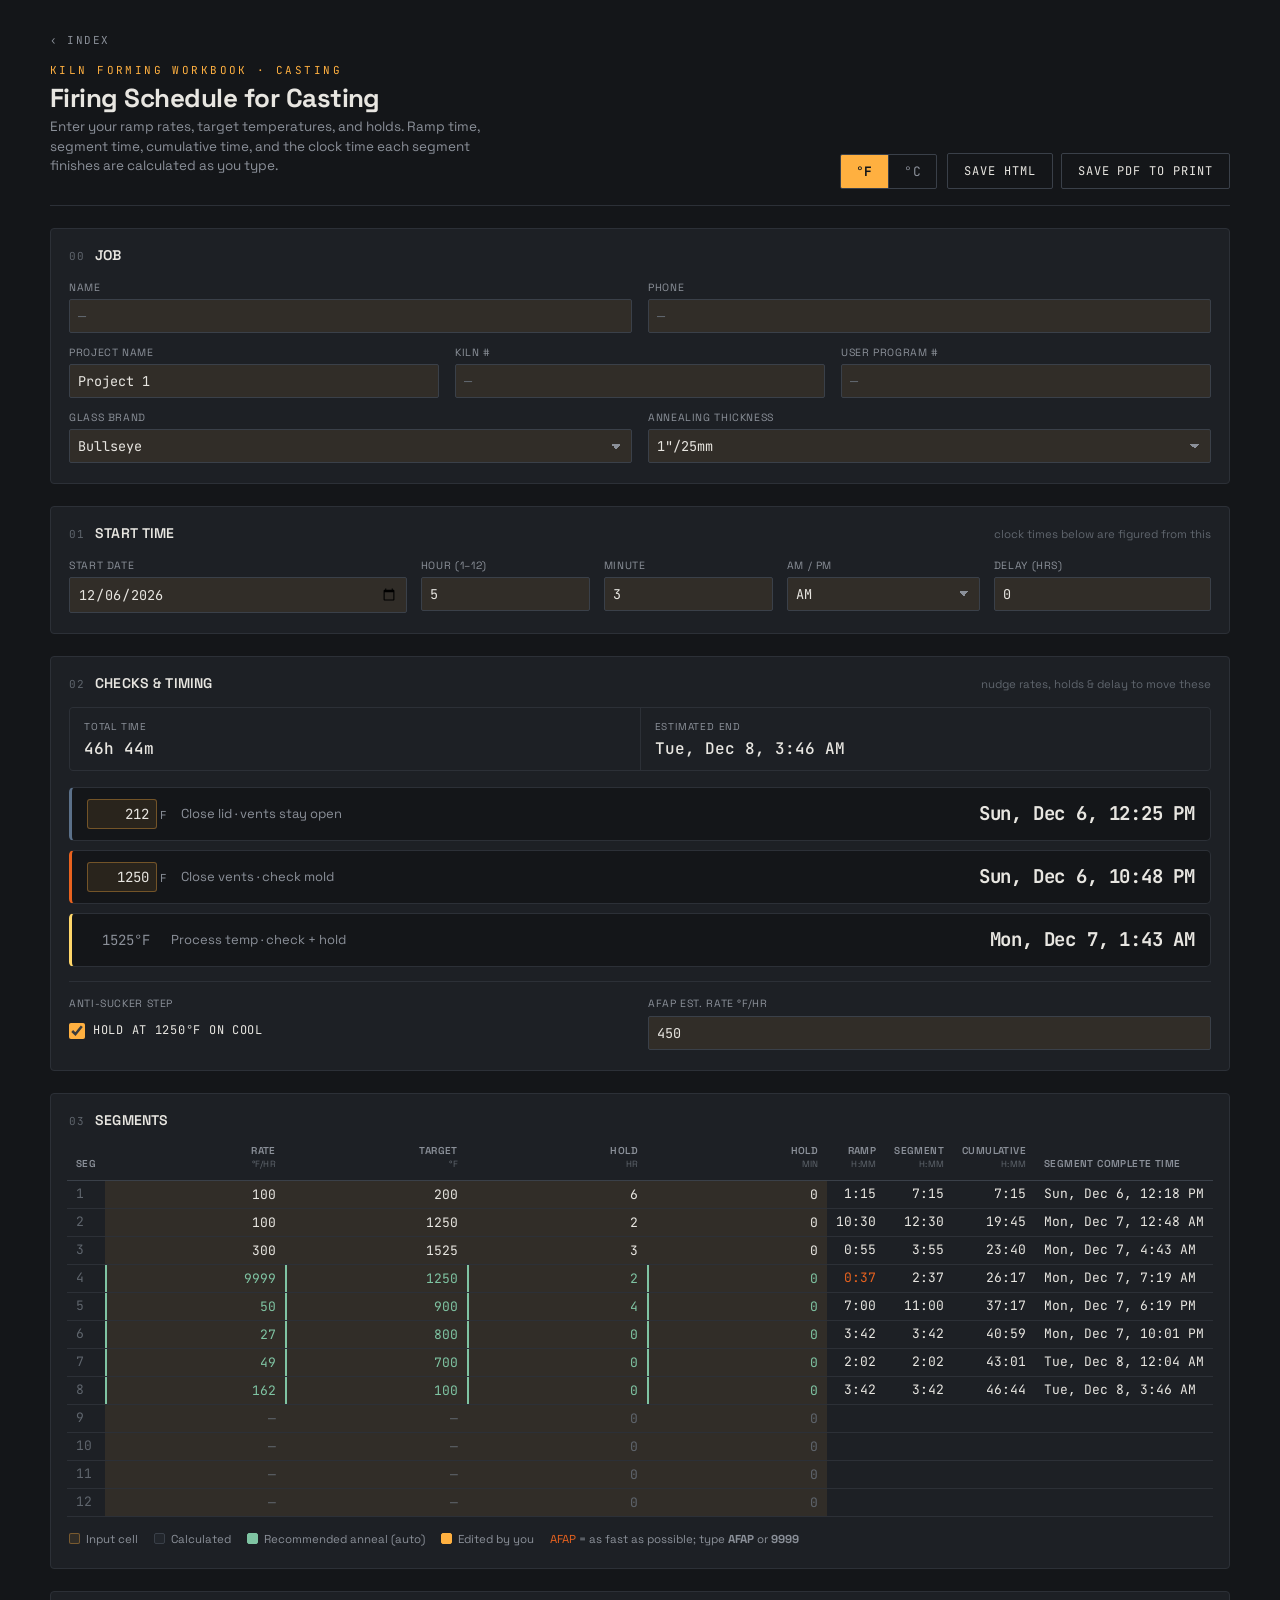
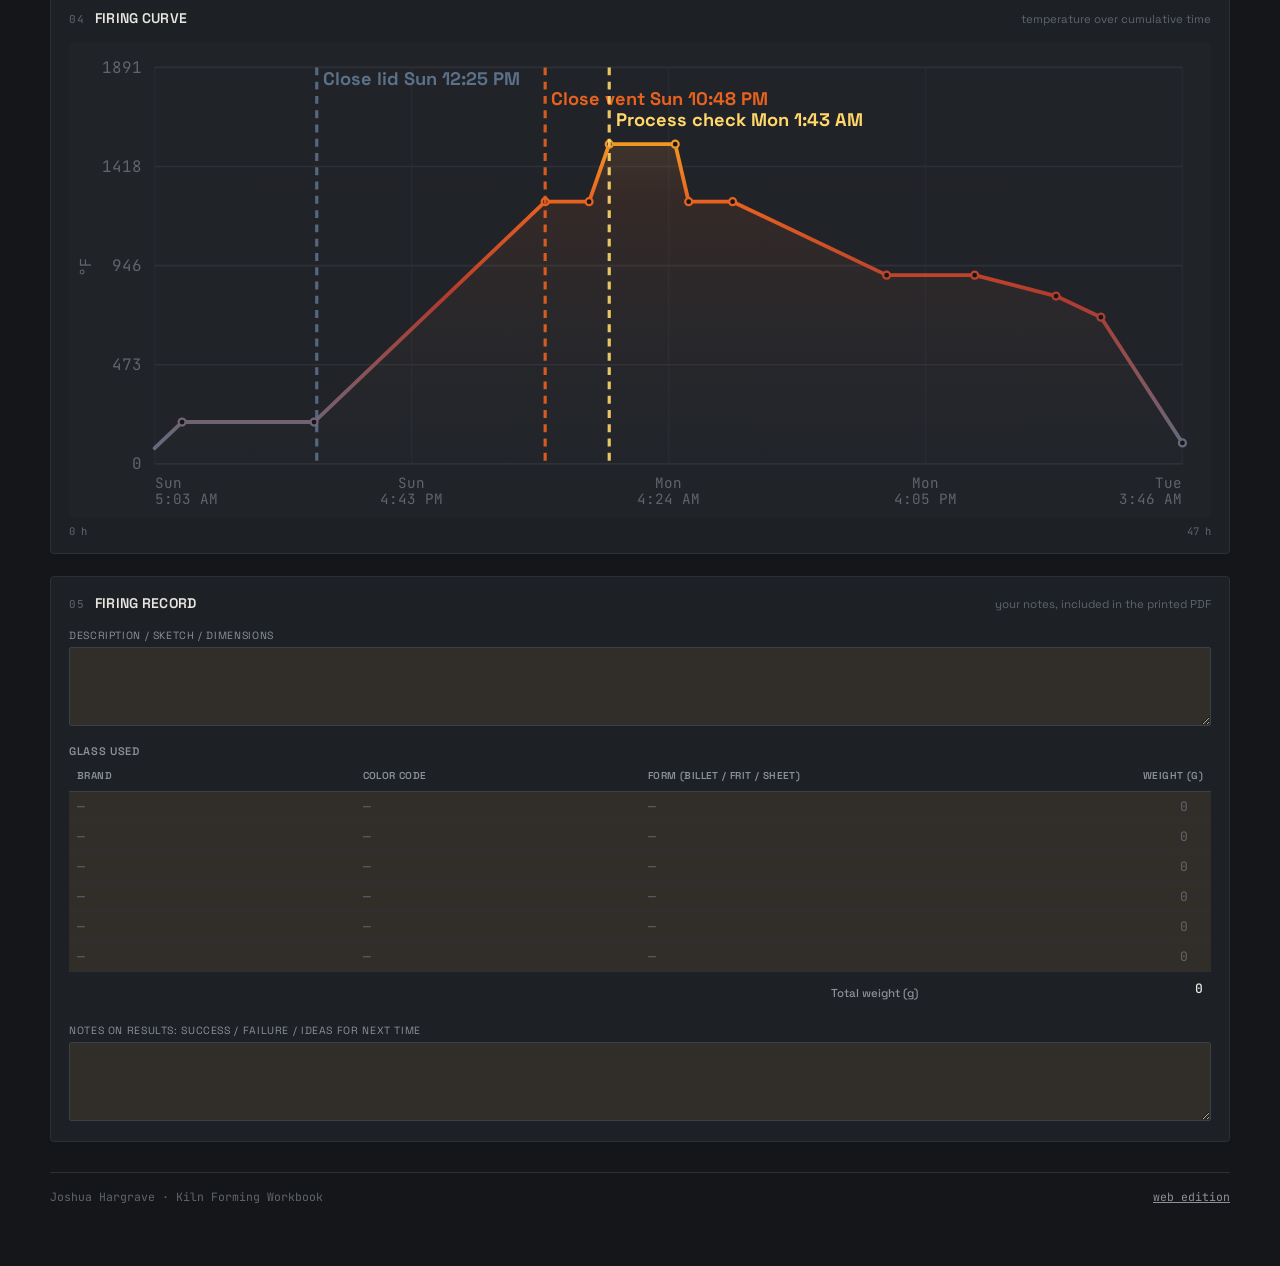
==== firing-schedule.html @ 41919406 "Add files via upload" ====
<!DOCTYPE html>
<html lang="en">
<head>
<meta charset="UTF-8">
<meta name="viewport" content="width=device-width, initial-scale=1.0">
<meta name="theme-color" content="#141619">
<link rel="icon" href="favicon.svg" type="image/svg+xml">
<link rel="icon" href="favicon-32.png" sizes="32x32" type="image/png">
<link rel="apple-touch-icon" href="apple-touch-icon.png">
<link rel="manifest" href="manifest.webmanifest">
<meta name="application-name" content="Kiln Workbook">
<meta name="apple-mobile-web-app-title" content="Kiln Workbook">
<meta name="apple-mobile-web-app-capable" content="yes">
<meta name="apple-mobile-web-app-status-bar-style" content="black-translucent">
<title>Casting Firing Schedule</title>
<link rel="preconnect" href="https://fonts.googleapis.com">
<link rel="preconnect" href="https://fonts.gstatic.com" crossorigin>
<link href="https://fonts.googleapis.com/css2?family=Space+Grotesk:wght@400;500;600;700&family=JetBrains+Mono:wght@400;500;700&display=swap" rel="stylesheet">
<style>
  :root{
    --void:#141619;
    --raised:#1d2025;
    --raised-2:#22262c;
    --hairline:#2c3037;
    --hairline-bright:#3a4049;
    --ink:#e8e6e1;
    --ink-dim:#8b9099;
    --ink-faint:#5f656d;
    --amber:#ffb040;    --amber-fill:rgba(255,176,64,0.09);
    --amber-line:rgba(255,176,64,0.35);
    --book:#7fc4a3;  /* recommended / auto-filled anneal values */
    /* heat scale — blackbody glow of hot glass */
    --h-cold:#5b7089;
    --h-red:#b23a2e;
    --h-orange:#e8621f;
    --h-amber:#f5a623;
    --h-yellow:#ffd76a;
  }
  *{box-sizing:border-box}
  html,body{margin:0;padding:0}
  body{
    background:var(--void);
    color:var(--ink);
    font-family:"Space Grotesk",system-ui,sans-serif;
    font-size:15px;line-height:1.45;
    -webkit-font-smoothing:antialiased;
    padding:28px 22px 60px;
  }
  .wrap{max-width:1180px;margin:0 auto}
  .mono{font-family:"JetBrains Mono",ui-monospace,monospace;font-variant-numeric:tabular-nums}

  .crumb{display:inline-block;font-family:"JetBrains Mono",monospace;font-size:11px;letter-spacing:0.14em;
    text-transform:uppercase;color:var(--ink-dim);text-decoration:none;margin-bottom:14px;transition:color .15s}
  .crumb:hover{color:var(--amber)}
  @media print{.crumb{display:none}}

  /* ---- header ---- */
  header{display:flex;flex-wrap:wrap;align-items:flex-end;justify-content:space-between;gap:18px;
    padding-bottom:16px;border-bottom:1px solid var(--hairline);margin-bottom:22px}
  .title-block h1{font-size:26px;font-weight:700;letter-spacing:-0.02em;margin:0;line-height:1.05}
  .title-block .eyebrow{font-family:"JetBrains Mono",monospace;font-size:11px;letter-spacing:0.22em;
    text-transform:uppercase;color:var(--amber);margin:0 0 6px}
  .title-block .sub{color:var(--ink-dim);font-size:13.5px;margin-top:5px;max-width:52ch}
  .print-btn{font-family:"JetBrains Mono",monospace;font-size:12px;letter-spacing:0.08em;
    background:transparent;color:var(--ink);border:1px solid var(--hairline-bright);
    border-radius:2px;padding:9px 16px;cursor:pointer;text-transform:uppercase;transition:all .15s}
  .print-btn:hover{border-color:var(--amber);color:var(--amber)}
  .header-actions{display:flex;align-items:center;gap:10px;flex-wrap:wrap;justify-content:flex-end}
  .header-actions .unit-toggle{flex:0 0 auto}
  .btn-row{display:flex;gap:8px}
  .print-btn{white-space:nowrap}
  @media(max-width:640px){
    header{flex-direction:column;align-items:stretch;gap:12px}
    .header-actions{width:100%;justify-content:flex-start;gap:10px}
    .btn-row{flex:1 1 100%}                       /* buttons take their own full-width row */
    .btn-row .print-btn{flex:1 1 0;min-width:0;text-align:center;padding:10px 6px}
  }
  .unit-toggle{display:inline-flex;border:1px solid var(--hairline-bright);border-radius:2px;overflow:hidden}
  .unit-toggle button{font-family:"JetBrains Mono",monospace;font-size:13px;letter-spacing:0.04em;
    background:transparent;color:var(--ink-dim);border:none;padding:8px 15px;cursor:pointer;transition:all .13s}
  .unit-toggle button + button{border-left:1px solid var(--hairline-bright)}
  .unit-toggle button.on{background:var(--amber);color:var(--void);font-weight:700}
  .unit-toggle button:not(.on):hover{color:var(--ink)}

  /* ---- layout grid ---- */
  .cols{display:grid;grid-template-columns:1fr;gap:22px}
  .cols > div{min-width:0}
  @media(min-width:1000px){.cols{grid-template-columns:minmax(0,1fr) 360px}}

  .panel{background:var(--raised);border:1px solid var(--hairline);border-radius:4px;padding:18px 18px 20px;min-width:0}
  .panel > .phead{display:flex;align-items:baseline;gap:10px;margin:-2px 0 14px}
  .phead .n{font-family:"JetBrains Mono",monospace;font-size:11px;color:var(--ink-faint);letter-spacing:0.1em}
  .phead h2{font-size:14px;font-weight:600;letter-spacing:0.01em;margin:0;text-transform:uppercase}
  .phead .hint{margin-left:auto;font-size:11.5px;color:var(--ink-faint)}

  /* ---- meta inputs ---- */
  .meta-grid{display:grid;grid-template-columns:repeat(2,1fr);gap:12px 16px}
  .meta-grid.c2{grid-template-columns:repeat(2,1fr)}
  .meta-grid.c3{grid-template-columns:repeat(2,1fr)}
  .job-rows{display:grid;gap:12px}
  @media(min-width:560px){.meta-grid{grid-template-columns:repeat(3,1fr)}
    .meta-grid.c2{grid-template-columns:repeat(2,1fr)}
    .meta-grid.c3{grid-template-columns:repeat(3,1fr)}}
  .field{display:flex;flex-direction:column;gap:4px;min-width:0}
  .field label{font-size:10.5px;letter-spacing:0.06em;text-transform:uppercase;color:var(--ink-dim)}
  input,select{
    font-family:"JetBrains Mono",monospace;font-size:13.5px;color:var(--ink);
    background:var(--amber-fill);border:1px solid var(--hairline-bright);border-radius:2px;
    padding:7px 8px;width:100%;min-width:0;transition:border-color .12s,box-shadow .12s}
  input:focus,select:focus{outline:none;border-color:var(--amber);box-shadow:0 0 0 1px var(--amber-line)}
  select{cursor:pointer;-webkit-appearance:none;appearance:none;
    background-image:linear-gradient(45deg,transparent 50%,var(--ink-dim) 50%),linear-gradient(135deg,var(--ink-dim) 50%,transparent 50%);
    background-position:calc(100% - 15px) 50%,calc(100% - 10px) 50%;background-size:5px 5px,5px 5px;background-repeat:no-repeat;padding-right:26px}
  input::placeholder{color:var(--ink-faint)}
  select option{background:#1d2025;color:#e8e6e1}
  /* iOS date inputs have a fixed intrinsic width that overflows their grid column; normalize it */
  input[type="date"]{-webkit-appearance:none;appearance:none;min-width:0}
  textarea{font-family:"Space Grotesk",sans-serif;font-size:13.5px;color:var(--ink);
    background:var(--amber-fill);border:1px solid var(--hairline-bright);border-radius:2px;
    padding:8px 9px;width:100%;resize:vertical;line-height:1.5;transition:border-color .12s,box-shadow .12s}
  textarea:focus{outline:none;border-color:var(--amber);box-shadow:0 0 0 1px var(--amber-line)}
  .log-sub{font-size:11px;font-weight:600;letter-spacing:0.06em;text-transform:uppercase;
    color:var(--ink-dim);margin:18px 0 9px}
  table.glass{width:100%;border-collapse:collapse;font-family:"JetBrains Mono",monospace;font-size:13px;margin-bottom:16px}
  table.glass th{font-family:"Space Grotesk",sans-serif;font-size:10px;font-weight:600;letter-spacing:0.04em;
    text-transform:uppercase;color:var(--ink-dim);text-align:left;padding:0 8px 8px;border-bottom:1px solid var(--hairline-bright)}
  table.glass th.r,table.glass td.r{text-align:right}
  table.glass td{padding:0;border-bottom:1px solid var(--hairline)}
  table.glass td input{border:none;border-radius:0;background:var(--amber-fill);padding:6px 8px;font-size:13px;box-shadow:none}
  table.glass td input:focus{background:rgba(255,176,64,0.16);box-shadow:inset 0 0 0 1px var(--amber-line)}
  table.glass td input.gw{text-align:right}
  table.glass tr.total td{border-bottom:none;padding-top:8px;font-weight:500}
  table.glass tr.total .lbl{font-family:"Space Grotesk",sans-serif;font-size:11.5px;color:var(--ink-dim);text-align:right;padding-right:8px}
  table.glass tr.total .val{text-align:right;padding:8px;color:var(--ink)}

  /* ---- start-time row ---- */
  .start-row{display:grid;gap:12px 14px;grid-template-columns:repeat(2,1fr);margin-top:4px}
  /* on phones the native date picker won't shrink, so give it a full row to itself */
  .start-row > .field:first-child{grid-column:1 / -1}
  @media(min-width:640px){.start-row{grid-template-columns:1.4fr .7fr .7fr .8fr .9fr}
    .start-row > .field:first-child{grid-column:auto}}

  /* ---- readout strip ---- */
  .readouts{display:grid;grid-template-columns:repeat(2,1fr);gap:1px;background:var(--hairline);
    border:1px solid var(--hairline);border-radius:4px;overflow:hidden;margin-top:2px}
  .ro{background:var(--raised);padding:12px 14px}
  .ro .k{font-size:10px;letter-spacing:0.08em;text-transform:uppercase;color:var(--ink-dim);margin-bottom:5px}
  .ro .v{font-family:"JetBrains Mono",monospace;font-size:16px;font-weight:500;color:var(--ink);line-height:1.15}
  .ro .v small{font-size:11px;color:var(--ink-dim);font-weight:400}
  .ro.hot .v{color:var(--h-yellow)}

  /* ---- schedule table ---- */
  .sched-wrap{overflow-x:auto;margin:0 -2px;min-width:0}
  table.sched{border-collapse:collapse;width:100%;font-family:"JetBrains Mono",monospace;font-size:13px;min-width:720px}
  table.sched th{font-family:"Space Grotesk",sans-serif;font-size:10px;font-weight:600;letter-spacing:0.04em;
    text-transform:uppercase;color:var(--ink-dim);text-align:right;padding:0 9px 9px;border-bottom:1px solid var(--hairline-bright);white-space:nowrap;vertical-align:bottom}
  table.sched th.l,table.sched td.l{text-align:left}
  table.sched th .u{display:block;color:var(--ink-faint);font-weight:400;font-size:9px;letter-spacing:0.02em}
  table.sched td{text-align:right;padding:0;border-bottom:1px solid var(--hairline);white-space:nowrap}
  table.sched td .cell{padding:3px 9px}
  table.sched td.seg{color:var(--ink-faint);padding:3px 9px;text-align:left;width:34px}
  table.sched tr.blankrow td{color:var(--ink-faint)}
  /* input cells inside table */
  table.sched td.inp{padding:0}
  table.sched td.inp input{border:none;border-radius:0;background:var(--amber-fill);text-align:right;
    padding:5px 9px;font-size:13px;box-shadow:none}
  table.sched td.inp input:focus{background:rgba(255,176,64,0.16);box-shadow:inset 0 0 0 1px var(--amber-line)}
  /* recommended (auto-filled) vs edited cooling-tail cells */
  table.sched td.inp input.book{color:var(--book);box-shadow:inset 2px 0 0 var(--book)}
  table.sched td.inp input.mod{color:var(--amber);box-shadow:inset 2px 0 0 var(--amber)}
  table.sched td.inp input.book:focus,table.sched td.inp input.mod:focus{box-shadow:inset 0 0 0 1px var(--amber-line)}
  table.sched td.calc .cell{color:var(--ink)}
  table.sched td.dim .cell{color:var(--ink-faint)}
  td.clock .cell{color:var(--ink)}
  .afap-tag{color:var(--h-orange)}

  .legend{display:flex;flex-wrap:wrap;gap:16px;margin-top:14px;font-size:11.5px;color:var(--ink-dim)}
  .legend .swatch{display:inline-block;width:11px;height:11px;border-radius:2px;vertical-align:-1px;margin-right:6px;border:1px solid var(--hairline-bright)}
  .legend .swatch.inp{background:var(--amber-fill);border-color:var(--amber-line)}
  .legend .swatch.out{background:var(--raised-2)}
  .legend .swatch.book{background:var(--book);border-color:var(--book)}
  .legend .swatch.mod{background:var(--amber);border-color:var(--amber)}

  /* ---- firing curve ---- */
  .curve-panel{padding-bottom:14px}
  .curve-box{position:relative;width:100%;background:
    linear-gradient(0deg,rgba(255,255,255,0.015),rgba(255,255,255,0.015));border-radius:3px}
  svg.curve{display:block;width:100%;height:auto}
  .curve-axis-note{display:flex;justify-content:space-between;font-size:10.5px;color:var(--ink-faint);
    font-family:"JetBrains Mono",monospace;margin-top:6px}

  /* ---- anneal reference ---- */
  .anneal-note{font-size:11.5px;color:var(--ink-dim);margin-bottom:12px;line-height:1.5}
  .anneal-note b{color:var(--amber);font-weight:600}
  .anneal-pick{display:grid;grid-template-columns:1fr 1fr;gap:12px;margin-bottom:14px}
  table.anneal{width:100%;border-collapse:collapse;font-family:"JetBrains Mono",monospace;font-size:12.5px}
  table.anneal td{padding:6px 4px;border-bottom:1px solid var(--hairline)}
  table.anneal tr:last-child td{border-bottom:none}
  table.anneal td.lbl{color:var(--ink-dim);font-family:"Space Grotesk",sans-serif;font-size:11.5px}
  table.anneal td.val{text-align:right;color:var(--ink)}
  table.anneal td.val .arrow{color:var(--ink-faint)}
  .anneal-head{font-family:"JetBrains Mono",monospace;font-size:12px;color:var(--amber);
    padding:8px 10px;background:rgba(255,176,64,0.06);border:1px solid var(--amber-line);border-radius:3px;margin-bottom:10px;text-align:center}

  /* ---- checks & timing ---- */
  .field-check .chk-toggle{display:flex;align-items:center;gap:8px;padding:7px 0;
    font-family:"JetBrains Mono",monospace;font-size:12px;color:var(--ink);cursor:pointer;line-height:1.3}
  .field-check input[type=checkbox]{width:16px;height:16px;flex:0 0 auto;accent-color:var(--amber);cursor:pointer;margin:0}
  /* second config row: anti-sucker + AFAP rate */
  .check-cfg2{display:grid;grid-template-columns:1fr;gap:12px 16px;margin-top:14px;
    padding-top:14px;border-top:1px solid var(--hairline)}
  @media(min-width:560px){.check-cfg2{grid-template-columns:1fr 1fr}}
  /* three date/time check cards, stacked so the clock can be large */
  .check-list{display:flex;flex-direction:column;gap:9px}
  .chk{display:grid;grid-template-columns:auto 1fr auto;grid-template-areas:"temp label clock";
    align-items:center;gap:6px 14px;
    background:var(--void);border:1px solid var(--hairline);border-left-width:3px;
    border-radius:5px;padding:11px 15px}
  .chk-cold{border-left-color:var(--h-cold)}
  .chk-orange{border-left-color:var(--h-orange)}
  .chk-yellow{border-left-color:var(--h-yellow)}
  .chk-off{opacity:.5}
  .chk-off .chk-clock{color:var(--ink-faint);font-weight:500;letter-spacing:0}
  .chk-temp{grid-area:temp;display:flex;align-items:baseline;gap:3px;white-space:nowrap}
  .chk-temp input{width:70px;background:var(--amber-fill);border:1px solid var(--amber-line);
    border-radius:3px;color:var(--ink);font-family:"JetBrains Mono",monospace;font-size:14px;
    text-align:right;padding:5px 7px;-moz-appearance:textfield;appearance:textfield}
  .chk-temp input::-webkit-outer-spin-button,.chk-temp input::-webkit-inner-spin-button{-webkit-appearance:none;margin:0}
  .chk-temp input:focus{outline:none;box-shadow:inset 0 0 0 1px var(--amber)}
  .chk-temp .u-lbl{font-family:"JetBrains Mono",monospace;font-size:11px;color:var(--ink-dim)}
  .chk-temp .proc-temp{font-family:"JetBrains Mono",monospace;font-size:14px;color:var(--ink-dim);
    padding:5px 7px;display:inline-block;min-width:70px;text-align:right}
  .chk-lbl{grid-area:label;font-size:13px;color:var(--ink-dim);line-height:1.3;min-width:0}
  .chk-clock{grid-area:clock;font-family:"JetBrains Mono",monospace;font-size:19px;font-weight:700;
    color:var(--ink);letter-spacing:-0.01em;text-align:right;white-space:nowrap}
  /* narrow screens: temp + label on top, big date/time on its own full-width line */
  @media(max-width:600px){
    .chk{grid-template-columns:auto 1fr;grid-template-areas:"temp label" "clock clock";gap:4px 12px}
    .chk-clock{text-align:left;font-size:17px;margin-top:3px}
    .chk-temp input,.chk-temp .proc-temp{width:62px;min-width:62px}
  }

  footer{margin-top:30px;padding-top:16px;border-top:1px solid var(--hairline);
    display:flex;justify-content:space-between;flex-wrap:wrap;gap:10px;
    font-size:11.5px;color:var(--ink-faint);font-family:"JetBrains Mono",monospace}
  footer a{color:var(--ink-dim)}

  /* ---- save toast ---- */
  .toast{position:fixed;left:50%;bottom:24px;transform:translateX(-50%) translateY(8px);
    background:var(--raised-2);color:var(--ink);border:1px solid var(--hairline-bright);
    border-left:3px solid var(--amber);border-radius:4px;padding:11px 16px;font-size:12.5px;
    font-family:"JetBrains Mono",monospace;box-shadow:0 8px 26px rgba(0,0,0,.45);
    opacity:0;pointer-events:none;transition:opacity .2s,transform .2s;z-index:50;max-width:88vw}
  .toast.show{opacity:1;transform:translateX(-50%) translateY(0)}
  @media print{.toast{display:none !important}}

  /* ===================== PRINT ===================== */
  @media print{
    @page{size:letter;margin:0.45in}
    body{background:#fff;color:#000;padding:0;font-size:10.5px}
    .wrap{max-width:none}
    header{border-color:#000;margin-bottom:10px;padding-bottom:8px}
    .title-block .eyebrow,.title-block .sub,.print-btn,.unit-toggle,.legend,.anneal-panel,.curve-panel,.curve-axis-note,.phead .hint,footer a{display:none !important}
    .title-block h1{font-size:17px;color:#000;margin:0}
    .cols{display:block}
    .panel{background:#fff;border:none;padding:0;margin-bottom:8px}
    .panel + .panel{margin-top:6px}
    .phead{margin-bottom:5px;border-bottom:1px solid #000}
    /* drop empty segment rows and size the curve so page 1 holds everything */
    table.sched tr.blankrow{display:none}
    .curve-panel{break-inside:avoid}
    .curve-box{height:2.5in;overflow:hidden}
    svg.curve{height:100%;width:100%}
    .readouts{grid-template-columns:repeat(2,1fr)}
    .phead h2{color:#000;font-size:11px}.phead .n{color:#555}
    input,select{background:#fff !important;border:none;color:#000;padding:1px 3px;font-size:10px}
    .meta-grid,.start-row{gap:4px 10px}
    .field label{color:#333}
    .readouts{background:#000;border-color:#000;margin-bottom:8px}
    .ro{background:#fff;padding:5px 8px}
    .ro .k{color:#333}.ro .v{font-size:12px;color:#000}.ro.hot .v{color:#000;font-weight:700}
    table.sched{min-width:0;font-size:9.5px}
    table.sched td.inp input.book,table.sched td.inp input.mod{color:#000 !important;box-shadow:none !important}
    table.sched th{color:#000;border-color:#000;padding:0 5px 4px}
    table.sched td{border-color:#bbb}
    table.sched td .cell,table.sched td.inp input,table.sched td.seg{padding:2px 5px;color:#000}
    table.sched td.dim .cell{color:#888}
    .afap-tag{color:#000;font-weight:700}
    svg.curve{filter:none}
    .curve-box{background:#fff}
    footer{color:#555;border-color:#000;margin-top:12px}
    /* firing record starts a fresh page; spread the writable boxes to fill it */
    .log-panel{break-before:page;margin-top:0}
    .log-panel .phead{border-bottom:1px solid #000;margin-bottom:14px}
    .log-panel .field{margin-bottom:16px}
    textarea{background:#fff !important;border:1px solid #999;color:#000;font-size:10px}
    #lg_desc{min-height:2.7in}
    #lg_notes{min-height:2.1in}
    .log-sub{color:#000;margin:20px 0 10px;font-size:12px}
    table.glass{font-size:10px}
    table.glass th{color:#000;border-color:#000;padding:0 5px 6px}
    table.glass td{border-color:#bbb}
    table.glass td input{background:#fff !important;padding:11px 5px;color:#000}
    table.glass tr.total .lbl,table.glass tr.total .val{color:#000;padding-top:12px}
    /* checks & timing — keep the clock times on the kiln sheet, compact.
       config knobs aren't needed on paper, so hide them. */
    .checks-panel{break-inside:avoid}
    .check-cfg2{display:none}
    .readouts{margin-bottom:6px !important}
    .check-list{display:grid;grid-template-columns:repeat(3,1fr);gap:5px}
    .chk{background:#fff;border:1px solid #999;border-left:2px solid #000;padding:5px 7px;gap:2px;
      grid-template-columns:1fr;grid-template-areas:"temp" "label" "clock";align-items:start}
    .chk-cold,.chk-orange,.chk-yellow{border-left-color:#000}
    .chk-off{opacity:1}
    .chk-temp input,.chk-temp .proc-temp{font-size:10px;color:#000;background:#fff !important;border:none;padding:0;width:auto;min-width:0}
    .chk-temp .u-lbl{color:#333}
    .chk-lbl{color:#333;font-size:9px}
    .chk-clock{color:#000;font-size:11px;font-weight:700;text-align:left}
  }
</style>
</head>
<body>
<div class="wrap">

  <a href="index.html" class="crumb">‹ Index</a>

  <header>
    <div class="title-block">
      <p class="eyebrow">Kiln Forming Workbook · Casting</p>
      <h1>Firing Schedule for Casting</h1>
      <p class="sub">Enter your ramp rates, target temperatures, and holds. Ramp time, segment time, cumulative time, and the clock time each segment finishes are calculated as you type.</p>
    </div>
    <div class="header-actions">
      <div class="unit-toggle" role="group" aria-label="Temperature unit">
        <button type="button" id="unit-f" class="on" onclick="setUnit('F')">°F</button>
        <button type="button" id="unit-c" onclick="setUnit('C')">°C</button>
      </div>
      <div class="btn-row">
        <button class="print-btn" id="btn-html" onclick="saveSnapshot()">Save HTML</button>
        <button class="print-btn" id="btn-pdf" onclick="savePDF()">Save PDF to print</button>
      </div>
    </div>
  </header>

  <!-- job meta -->
  <div class="panel" style="margin-bottom:22px">
    <div class="phead"><span class="n">00</span><h2>Job</h2></div>
    <div class="job-rows">
      <div class="meta-grid c2">
        <div class="field"><label>Name</label><input id="m_artist" type="text" placeholder="—"></div>
        <div class="field"><label>Phone</label><input id="m_phone" type="tel" placeholder="—"></div>
      </div>
      <div class="meta-grid c3">
        <div class="field"><label>Project name</label><input id="m_name" type="text" placeholder="Project 1" value="Project 1"></div>
        <div class="field"><label>Kiln #</label><input id="m_kiln" type="text" placeholder="—"></div>
        <div class="field"><label>User program #</label><input id="m_prog" type="text" placeholder="—"></div>
      </div>
      <div class="meta-grid c2">
        <div class="field"><label>Glass brand</label>
          <select id="m_brand"><option>Bullseye</option><option>Gaffer</option><option>Other</option></select></div>
        <div class="field"><label>Annealing thickness</label><select id="m_thick"></select></div>
      </div>
    </div>
  </div>

  <!-- start clock -->
  <div class="panel" style="margin-bottom:22px">
    <div class="phead"><span class="n">01</span><h2>Start time</h2>
      <span class="hint">clock times below are figured from this</span></div>
    <div class="start-row">
      <div class="field"><label>Start date</label><input id="s_date" type="date"></div>
      <div class="field"><label>Hour (1–12)</label><input id="s_hour" type="number" min="1" max="12" value="8"></div>
      <div class="field"><label>Minute</label><input id="s_min" type="number" min="0" max="59" value="0"></div>
      <div class="field"><label>AM / PM</label><select id="s_ampm"><option>AM</option><option selected>PM</option></select></div>
      <div class="field"><label>Delay (hrs)</label><input id="s_delay" type="number" min="0" step="0.5" value="0"></div>
    </div>
  </div>

  <!-- checks & timing (with totals) -->
  <div class="panel checks-panel" style="margin-bottom:22px">
    <div class="phead"><span class="n">02</span><h2>Checks &amp; timing</h2>
      <span class="hint">nudge rates, holds &amp; delay to move these</span></div>
    <div class="readouts readouts-2" style="margin-bottom:16px">
      <div class="ro"><div class="k">Total time</div><div class="v" id="r_total">—</div></div>
      <div class="ro"><div class="k">Estimated end</div><div class="v" id="r_end">—</div></div>
    </div>

    <div class="check-list">
      <div class="chk chk-cold" id="chk_lid">
        <div class="chk-temp"><input id="cfg_lid" data-k="target" type="number" value="212" min="0"><span class="u-lbl">F</span></div>
        <div class="chk-lbl">Close lid · vents stay open</div>
        <div class="chk-clock" id="chk_lid_time">—</div>
      </div>
      <div class="chk chk-orange" id="chk_vent">
        <div class="chk-temp"><input id="cfg_vent" data-k="target" type="number" value="1250" min="0"><span class="u-lbl">F</span></div>
        <div class="chk-lbl">Close vents · check mold</div>
        <div class="chk-clock" id="chk_vent_time">—</div>
      </div>
      <div class="chk chk-yellow" id="chk_proc">
        <div class="chk-temp"><span class="proc-temp" id="chk_proc_temp">—</span></div>
        <div class="chk-lbl">Process temp · check + hold</div>
        <div class="chk-clock" id="chk_proc_time">—</div>
      </div>
    </div>

    <div class="check-cfg2">
      <div class="field field-check"><label>Anti-sucker step</label>
        <label class="chk-toggle"><input id="cfg_anti" type="checkbox" checked><span>Hold at 1250°F on cool</span></label></div>
      <div class="field"><label>AFAP est. rate °<span class="u-lbl">F</span>/hr</label>
        <input id="cfg_afap" data-k="rate" type="number" value="450" min="1"></div>
    </div>
  </div>

  <div class="panel" style="margin-bottom:22px">
    <div class="phead"><span class="n">03</span><h2>Segments</h2></div>
    <div class="sched-wrap">
      <table class="sched">
        <thead><tr>
          <th class="l">Seg</th>
          <th>Rate<span class="u">°<span class="u-lbl">F</span>/hr</span></th>
          <th>Target<span class="u">°<span class="u-lbl">F</span></span></th>
          <th>Hold<span class="u">hr</span></th>
          <th>Hold<span class="u">min</span></th>
          <th>Ramp<span class="u">h:mm</span></th>
          <th>Segment<span class="u">h:mm</span></th>
          <th>Cumulative<span class="u">h:mm</span></th>
          <th class="l">Segment Complete Time</th>
        </tr></thead>
        <tbody id="segbody"></tbody>
      </table>
    </div>
    <div class="legend">
      <span><span class="swatch inp"></span>Input cell</span>
      <span><span class="swatch out"></span>Calculated</span>
      <span><span class="swatch book"></span>Recommended anneal (auto)</span>
      <span><span class="swatch mod"></span>Edited by you</span>
      <span><span class="afap-tag">AFAP</span> = as fast as possible; type <b style="color:var(--ink-dim)">AFAP</b> or <b style="color:var(--ink-dim)">9999</b></span>
    </div>
  </div>

  <div class="panel curve-panel">
    <div class="phead"><span class="n">04</span><h2>Firing curve</h2>
      <span class="hint">temperature over cumulative time</span></div>
    <div class="curve-box"><svg class="curve" id="curve" viewBox="0 0 720 300" preserveAspectRatio="xMidYMid meet"></svg></div>
    <div class="curve-axis-note"><span>0 h</span><span id="curve-xmax">— h</span></div>
  </div>

  <div class="panel log-panel" style="margin-top:22px">
    <div class="phead"><span class="n">05</span><h2>Firing record</h2>
      <span class="hint">your notes, included in the printed PDF</span></div>
    <div class="field"><label>Description / sketch / dimensions</label>
      <textarea id="lg_desc" rows="3" placeholder=""></textarea></div>

    <div class="log-sub">Glass used</div>
    <table class="glass">
      <thead><tr>
        <th>Brand</th><th>Color code</th><th>Form (billet / frit / sheet)</th><th class="r">Weight (g)</th>
      </tr></thead>
      <tbody id="glassbody"></tbody>
      <tfoot><tr class="total">
        <td colspan="3" class="lbl">Total weight (g)</td>
        <td class="val" id="gw_total">0</td>
      </tr></tfoot>
    </table>

    <div class="field"><label>Notes on results: success / failure / ideas for next time</label>
      <textarea id="lg_notes" rows="3" placeholder=""></textarea></div>
  </div>

  <footer>
    <span>Joshua Hargrave · Kiln Forming Workbook</span>
    <span><a href="#" onclick="return false">web edition</a></span>
  </footer>
</div>

<div id="toast" class="toast" role="status" aria-live="polite"></div>

<script id="pdflib-core">/** @license
 *
 * jsPDF - PDF Document creation from JavaScript
 * Version 4.2.1 Built on 2026-03-17T11:11:27.056Z
 *                      CommitID 00000000
 *
 * Copyright (c) 2010-2025 James Hall <james@parall.ax>, https://github.com/MrRio/jsPDF
 *               2015-2025 yWorks GmbH, http://www.yworks.com
 *               2015-2025 Lukas Holländer <lukas.hollaender@yworks.com>, https://github.com/HackbrettXXX
 *               2016-2018 Aras Abbasi <aras.abbasi@gmail.com>
 *               2010 Aaron Spike, https://github.com/acspike
 *               2012 Willow Systems Corporation, https://github.com/willowsystems
 *               2012 Pablo Hess, https://github.com/pablohess
 *               2012 Florian Jenett, https://github.com/fjenett
 *               2013 Warren Weckesser, https://github.com/warrenweckesser
 *               2013 Youssef Beddad, https://github.com/lifof
 *               2013 Lee Driscoll, https://github.com/lsdriscoll
 *               2013 Stefan Slonevskiy, https://github.com/stefslon
 *               2013 Jeremy Morel, https://github.com/jmorel
 *               2013 Christoph Hartmann, https://github.com/chris-rock
 *               2014 Juan Pablo Gaviria, https://github.com/juanpgaviria
 *               2014 James Makes, https://github.com/dollaruw
 *               2014 Diego Casorran, https://github.com/diegocr
 *               2014 Steven Spungin, https://github.com/Flamenco
 *               2014 Kenneth Glassey, https://github.com/Gavvers
 *
 * Permission is hereby granted, free of charge, to any person obtaining
 * a copy of this software and associated documentation files (the
 * "Software"), to deal in the Software without restriction, including
 * without limitation the rights to use, copy, modify, merge, publish,
 * distribute, sublicense, and/or sell copies of the Software, and to
 * permit persons to whom the Software is furnished to do so, subject to
 * the following conditions:
 *
 * The above copyright notice and this permission notice shall be
 * included in all copies or substantial portions of the Software.
 *
 * THE SOFTWARE IS PROVIDED "AS IS", WITHOUT WARRANTY OF ANY KIND,
 * EXPRESS OR IMPLIED, INCLUDING BUT NOT LIMITED TO THE WARRANTIES OF
 * MERCHANTABILITY, FITNESS FOR A PARTICULAR PURPOSE AND
 * NONINFRINGEMENT. IN NO EVENT SHALL THE AUTHORS OR COPYRIGHT HOLDERS BE
 * LIABLE FOR ANY CLAIM, DAMAGES OR OTHER LIABILITY, WHETHER IN AN ACTION
 * OF CONTRACT, TORT OR OTHERWISE, ARISING FROM, OUT OF OR IN CONNECTION
 * WITH THE SOFTWARE OR THE USE OR OTHER DEALINGS IN THE SOFTWARE.
 *
 * Contributor(s):
 *    siefkenj, ahwolf, rickygu, Midnith, saintclair, eaparango,
 *    kim3er, mfo, alnorth, Flamenco
 */

!function(t,e){"object"==typeof exports&&"undefined"!=typeof module?e(exports):"function"==typeof define&&define.amd?define(["exports"],e):e((t="undefined"!=typeof globalThis?globalThis:t||self).jspdf={})}(this,function(t){function e(t,e){(null==e||e>t.length)&&(e=t.length);for(var n=0,r=Array(e);n<e;n++)r[n]=t[n];return r}function n(t,n){return function(t){if(Array.isArray(t))return t}(t)||function(t,e){var n=null==t?null:"undefined"!=typeof Symbol&&t[Symbol.iterator]||t["@@iterator"];if(null!=n){var r,i,a,s,o=[],h=!0,l=!1;try{if(a=(n=n.call(t)).next,0===e){if(Object(n)!==n)return;h=!1}else for(;!(h=(r=a.call(n)).done)&&(o.push(r.value),o.length!==e);h=!0);}catch(t){l=!0,i=t}finally{try{if(!h&&null!=n.return&&(s=n.return(),Object(s)!==s))return}finally{if(l)throw i}}return o}}(t,n)||function(t,n){if(t){if("string"==typeof t)return e(t,n);var r={}.toString.call(t).slice(8,-1);return"Object"===r&&t.constructor&&(r=t.constructor.name),"Map"===r||"Set"===r?Array.from(t):"Arguments"===r||/^(?:Ui|I)nt(?:8|16|32)(?:Clamped)?Array$/.test(r)?e(t,n):void 0}}(t,n)||function(){throw new TypeError("Invalid attempt to destructure non-iterable instance.\nIn order to be iterable, non-array objects must have a [Symbol.iterator]() method.")}()}function r(t){return r="function"==typeof Symbol&&"symbol"==typeof Symbol.iterator?function(t){return typeof t}:function(t){return t&&"function"==typeof Symbol&&t.constructor===Symbol&&t!==Symbol.prototype?"symbol":typeof t},r(t)}var i=function(){return"undefined"!=typeof window?window:"undefined"!=typeof global?global:"undefined"!=typeof self?self:this}();function a(){i.console&&"function"==typeof i.console.log&&i.console.log.apply(i.console,arguments)}var s={log:a,warn:function(t){i.console&&("function"==typeof i.console.warn?i.console.warn.apply(i.console,arguments):a.call(null,arguments))},error:function(t){i.console&&("function"==typeof i.console.error?i.console.error.apply(i.console,arguments):a(t))}};function o(t,e,n){var r=new XMLHttpRequest;r.open("GET",t),r.responseType="blob",r.onload=function(){c(r.response,e,n)},r.onerror=function(){s.error("could not download file")},r.send()}function h(t){var e=new XMLHttpRequest;e.open("HEAD",t,!1);try{e.send()}catch(n){}return e.status>=200&&e.status<=299}function l(t){try{t.dispatchEvent(new MouseEvent("click"))}catch(n){var e=document.createEvent("MouseEvents");e.initMouseEvent("click",!0,!0,window,0,0,0,80,20,!1,!1,!1,!1,0,null),t.dispatchEvent(e)}}var c=i.saveAs||("object"!==("undefined"==typeof window?"undefined":r(window))||window!==i?function(){}:"undefined"!=typeof HTMLAnchorElement&&"download"in HTMLAnchorElement.prototype?function(t,e,n){var r=i.URL||i.webkitURL,a=document.createElement("a");e=e||t.name||"download",a.download=e,a.rel="noopener","string"==typeof t?(a.href=t,a.origin!==location.origin?h(a.href)?o(t,e,n):l(a,a.target="_blank"):l(a)):(a.href=r.createObjectURL(t),setTimeout(function(){r.revokeObjectURL(a.href)},4e4),setTimeout(function(){l(a)},0))}:"msSaveOrOpenBlob"in navigator?function(t,e,n){if(e=e||t.name||"download","string"==typeof t)if(h(t))o(t,e,n);else{var i=document.createElement("a");i.href=t,i.target="_blank",setTimeout(function(){l(i)})}else navigator.msSaveOrOpenBlob(function(t,e){return void 0===e?e={autoBom:!1}:"object"!==r(e)&&(s.warn("Deprecated: Expected third argument to be a object"),e={autoBom:!e}),e.autoBom&&/^\s*(?:text\/\S*|application\/xml|\S*\/\S*\+xml)\s*;.*charset\s*=\s*utf-8/i.test(t.type)?new Blob([String.fromCharCode(65279),t],{type:t.type}):t}(t,n),e)}:function(t,e,n,a){if((a=a||open("","_blank"))&&(a.document.title=a.document.body.innerText="downloading..."),"string"==typeof t)return o(t,e,n);var s="application/octet-stream"===t.type,h=/constructor/i.test(i.HTMLElement)||i.safari,l=/CriOS\/[\d]+/.test(navigator.userAgent);if((l||s&&h)&&"object"===("undefined"==typeof FileReader?"undefined":r(FileReader))){var c=new FileReader;c.onloadend=function(){var t=c.result;t=l?t:t.replace(/^data:[^;]*;/,"data:attachment/file;"),a?a.location.href=t:location=t,a=null},c.readAsDataURL(t)}else{var u=i.URL||i.webkitURL,f=u.createObjectURL(t);a?a.location=f:location.href=f,a=null,setTimeout(function(){u.revokeObjectURL(f)},4e4)}});
/**
   * A class to parse color values
   * @author Stoyan Stefanov <sstoo@gmail.com>
   * {@link   http://www.phpied.com/rgb-color-parser-in-javascript/}
   * @license Use it if you like it
   */function u(t){var e;t=t||"",this.ok=!1,"#"==t.charAt(0)&&(t=t.substr(1,6)),t={aliceblue:"f0f8ff",antiquewhite:"faebd7",aqua:"00ffff",aquamarine:"7fffd4",azure:"f0ffff",beige:"f5f5dc",bisque:"ffe4c4",black:"000000",blanchedalmond:"ffebcd",blue:"0000ff",blueviolet:"8a2be2",brown:"a52a2a",burlywood:"deb887",cadetblue:"5f9ea0",chartreuse:"7fff00",chocolate:"d2691e",coral:"ff7f50",cornflowerblue:"6495ed",cornsilk:"fff8dc",crimson:"dc143c",cyan:"00ffff",darkblue:"00008b",darkcyan:"008b8b",darkgoldenrod:"b8860b",darkgray:"a9a9a9",darkgreen:"006400",darkkhaki:"bdb76b",darkmagenta:"8b008b",darkolivegreen:"556b2f",darkorange:"ff8c00",darkorchid:"9932cc",darkred:"8b0000",darksalmon:"e9967a",darkseagreen:"8fbc8f",darkslateblue:"483d8b",darkslategray:"2f4f4f",darkturquoise:"00ced1",darkviolet:"9400d3",deeppink:"ff1493",deepskyblue:"00bfff",dimgray:"696969",dodgerblue:"1e90ff",feldspar:"d19275",firebrick:"b22222",floralwhite:"fffaf0",forestgreen:"228b22",fuchsia:"ff00ff",gainsboro:"dcdcdc",ghostwhite:"f8f8ff",gold:"ffd700",goldenrod:"daa520",gray:"808080",green:"008000",greenyellow:"adff2f",honeydew:"f0fff0",hotpink:"ff69b4",indianred:"cd5c5c",indigo:"4b0082",ivory:"fffff0",khaki:"f0e68c",lavender:"e6e6fa",lavenderblush:"fff0f5",lawngreen:"7cfc00",lemonchiffon:"fffacd",lightblue:"add8e6",lightcoral:"f08080",lightcyan:"e0ffff",lightgoldenrodyellow:"fafad2",lightgrey:"d3d3d3",lightgreen:"90ee90",lightpink:"ffb6c1",lightsalmon:"ffa07a",lightseagreen:"20b2aa",lightskyblue:"87cefa",lightslateblue:"8470ff",lightslategray:"778899",lightsteelblue:"b0c4de",lightyellow:"ffffe0",lime:"00ff00",limegreen:"32cd32",linen:"faf0e6",magenta:"ff00ff",maroon:"800000",mediumaquamarine:"66cdaa",mediumblue:"0000cd",mediumorchid:"ba55d3",mediumpurple:"9370d8",mediumseagreen:"3cb371",mediumslateblue:"7b68ee",mediumspringgreen:"00fa9a",mediumturquoise:"48d1cc",mediumvioletred:"c71585",midnightblue:"191970",mintcream:"f5fffa",mistyrose:"ffe4e1",moccasin:"ffe4b5",navajowhite:"ffdead",navy:"000080",oldlace:"fdf5e6",olive:"808000",olivedrab:"6b8e23",orange:"ffa500",orangered:"ff4500",orchid:"da70d6",palegoldenrod:"eee8aa",palegreen:"98fb98",paleturquoise:"afeeee",palevioletred:"d87093",papayawhip:"ffefd5",peachpuff:"ffdab9",peru:"cd853f",pink:"ffc0cb",plum:"dda0dd",powderblue:"b0e0e6",purple:"800080",red:"ff0000",rosybrown:"bc8f8f",royalblue:"4169e1",saddlebrown:"8b4513",salmon:"fa8072",sandybrown:"f4a460",seagreen:"2e8b57",seashell:"fff5ee",sienna:"a0522d",silver:"c0c0c0",skyblue:"87ceeb",slateblue:"6a5acd",slategray:"708090",snow:"fffafa",springgreen:"00ff7f",steelblue:"4682b4",tan:"d2b48c",teal:"008080",thistle:"d8bfd8",tomato:"ff6347",turquoise:"40e0d0",violet:"ee82ee",violetred:"d02090",wheat:"f5deb3",white:"ffffff",whitesmoke:"f5f5f5",yellow:"ffff00",yellowgreen:"9acd32"}[t=(t=t.replace(/ /g,"")).toLowerCase()]||t;for(var n=[{re:/^rgb\((\d{1,3}),\s*(\d{1,3}),\s*(\d{1,3})\)$/,example:["rgb(123, 234, 45)","rgb(255,234,245)"],process:function(t){return[parseInt(t[1]),parseInt(t[2]),parseInt(t[3])]}},{re:/^(\w{2})(\w{2})(\w{2})$/,example:["#00ff00","336699"],process:function(t){return[parseInt(t[1],16),parseInt(t[2],16),parseInt(t[3],16)]}},{re:/^(\w{1})(\w{1})(\w{1})$/,example:["#fb0","f0f"],process:function(t){return[parseInt(t[1]+t[1],16),parseInt(t[2]+t[2],16),parseInt(t[3]+t[3],16)]}}],r=0;r<n.length;r++){var i=n[r].re,a=n[r].process,s=i.exec(t);s&&(e=a(s),this.r=e[0],this.g=e[1],this.b=e[2],this.ok=!0)}this.r=this.r<0||isNaN(this.r)?0:this.r>255?255:this.r,this.g=this.g<0||isNaN(this.g)?0:this.g>255?255:this.g,this.b=this.b<0||isNaN(this.b)?0:this.b>255?255:this.b,this.toRGB=function(){return"rgb("+this.r+", "+this.g+", "+this.b+")"},this.toHex=function(){var t=this.r.toString(16),e=this.g.toString(16),n=this.b.toString(16);return 1==t.length&&(t="0"+t),1==e.length&&(e="0"+e),1==n.length&&(n="0"+n),"#"+t+e+n}}var f=i.atob.bind(i),d=i.btoa.bind(i);
/**
   * @license
   * Joseph Myers does not specify a particular license for his work.
   *
   * Author: Joseph Myers
   * Accessed from: http://www.myersdaily.org/joseph/javascript/md5.js
   *
   * Modified by: Owen Leong
   */
function p(t,e){var n=t[0],r=t[1],i=t[2],a=t[3];n=m(n,r,i,a,e[0],7,-680876936),a=m(a,n,r,i,e[1],12,-389564586),i=m(i,a,n,r,e[2],17,606105819),r=m(r,i,a,n,e[3],22,-1044525330),n=m(n,r,i,a,e[4],7,-176418897),a=m(a,n,r,i,e[5],12,1200080426),i=m(i,a,n,r,e[6],17,-1473231341),r=m(r,i,a,n,e[7],22,-45705983),n=m(n,r,i,a,e[8],7,1770035416),a=m(a,n,r,i,e[9],12,-1958414417),i=m(i,a,n,r,e[10],17,-42063),r=m(r,i,a,n,e[11],22,-1990404162),n=m(n,r,i,a,e[12],7,1804603682),a=m(a,n,r,i,e[13],12,-40341101),i=m(i,a,n,r,e[14],17,-1502002290),n=b(n,r=m(r,i,a,n,e[15],22,1236535329),i,a,e[1],5,-165796510),a=b(a,n,r,i,e[6],9,-1069501632),i=b(i,a,n,r,e[11],14,643717713),r=b(r,i,a,n,e[0],20,-373897302),n=b(n,r,i,a,e[5],5,-701558691),a=b(a,n,r,i,e[10],9,38016083),i=b(i,a,n,r,e[15],14,-660478335),r=b(r,i,a,n,e[4],20,-405537848),n=b(n,r,i,a,e[9],5,568446438),a=b(a,n,r,i,e[14],9,-1019803690),i=b(i,a,n,r,e[3],14,-187363961),r=b(r,i,a,n,e[8],20,1163531501),n=b(n,r,i,a,e[13],5,-1444681467),a=b(a,n,r,i,e[2],9,-51403784),i=b(i,a,n,r,e[7],14,1735328473),n=v(n,r=b(r,i,a,n,e[12],20,-1926607734),i,a,e[5],4,-378558),a=v(a,n,r,i,e[8],11,-2022574463),i=v(i,a,n,r,e[11],16,1839030562),r=v(r,i,a,n,e[14],23,-35309556),n=v(n,r,i,a,e[1],4,-1530992060),a=v(a,n,r,i,e[4],11,1272893353),i=v(i,a,n,r,e[7],16,-155497632),r=v(r,i,a,n,e[10],23,-1094730640),n=v(n,r,i,a,e[13],4,681279174),a=v(a,n,r,i,e[0],11,-358537222),i=v(i,a,n,r,e[3],16,-722521979),r=v(r,i,a,n,e[6],23,76029189),n=v(n,r,i,a,e[9],4,-640364487),a=v(a,n,r,i,e[12],11,-421815835),i=v(i,a,n,r,e[15],16,530742520),n=w(n,r=v(r,i,a,n,e[2],23,-995338651),i,a,e[0],6,-198630844),a=w(a,n,r,i,e[7],10,1126891415),i=w(i,a,n,r,e[14],15,-1416354905),r=w(r,i,a,n,e[5],21,-57434055),n=w(n,r,i,a,e[12],6,1700485571),a=w(a,n,r,i,e[3],10,-1894986606),i=w(i,a,n,r,e[10],15,-1051523),r=w(r,i,a,n,e[1],21,-2054922799),n=w(n,r,i,a,e[8],6,1873313359),a=w(a,n,r,i,e[15],10,-30611744),i=w(i,a,n,r,e[6],15,-1560198380),r=w(r,i,a,n,e[13],21,1309151649),n=w(n,r,i,a,e[4],6,-145523070),a=w(a,n,r,i,e[11],10,-1120210379),i=w(i,a,n,r,e[2],15,718787259),r=w(r,i,a,n,e[9],21,-343485551),t[0]=k(n,t[0]),t[1]=k(r,t[1]),t[2]=k(i,t[2]),t[3]=k(a,t[3])}function g(t,e,n,r,i,a){return e=k(k(e,t),k(r,a)),k(e<<i|e>>>32-i,n)}function m(t,e,n,r,i,a,s){return g(e&n|~e&r,t,e,i,a,s)}function b(t,e,n,r,i,a,s){return g(e&r|n&~r,t,e,i,a,s)}function v(t,e,n,r,i,a,s){return g(e^n^r,t,e,i,a,s)}function w(t,e,n,r,i,a,s){return g(n^(e|~r),t,e,i,a,s)}function y(t){var e,n=t.length,r=[1732584193,-271733879,-1732584194,271733878];for(e=64;e<=t.length;e+=64)p(r,_(t.substring(e-64,e)));t=t.substring(e-64);var i=[0,0,0,0,0,0,0,0,0,0,0,0,0,0,0,0];for(e=0;e<t.length;e++)i[e>>2]|=t.charCodeAt(e)<<(e%4<<3);if(i[e>>2]|=128<<(e%4<<3),e>55)for(p(r,i),e=0;e<16;e++)i[e]=0;return i[14]=8*n,p(r,i),r}function _(t){var e,n=[];for(e=0;e<64;e+=4)n[e>>2]=t.charCodeAt(e)+(t.charCodeAt(e+1)<<8)+(t.charCodeAt(e+2)<<16)+(t.charCodeAt(e+3)<<24);return n}var x="0123456789abcdef".split("");function A(t){for(var e="",n=0;n<4;n++)e+=x[t>>8*n+4&15]+x[t>>8*n&15];return e}function L(t){return String.fromCharCode(255&t,(65280&t)>>8,(16711680&t)>>16,(4278190080&t)>>24)}function N(t){return function(t){return t.map(L).join("")}(y(t))}var S="5d41402abc4b2a76b9719d911017c592"!=function(t){for(var e=0;e<t.length;e++)t[e]=A(t[e]);return t.join("")}(y("hello"));function k(t,e){if(S){var n=(65535&t)+(65535&e);return(t>>16)+(e>>16)+(n>>16)<<16|65535&n}return t+e&4294967295}
/**
   * @license
   * FPDF is released under a permissive license: there is no usage restriction.
   * You may embed it freely in your application (commercial or not), with or
   * without modifications.
   *
   * Reference: http://www.fpdf.org/en/script/script37.php
   */function P(t,e){var n,r,i,a;if(t!==n){for(var s=(i=t,a=1+(256/t.length|0),new Array(a+1).join(i)),o=[],h=0;h<256;h++)o[h]=h;var l=0;for(h=0;h<256;h++){var c=o[h];l=(l+c+s.charCodeAt(h))%256,o[h]=o[l],o[l]=c}n=t,r=o}else o=r;var u=e.length,f=0,d=0,p="";for(h=0;h<u;h++)d=(d+(c=o[f=(f+1)%256]))%256,o[f]=o[d],o[d]=c,s=o[(o[f]+o[d])%256],p+=String.fromCharCode(e.charCodeAt(h)^s);return p}
/**
   * @license
   * Licensed under the MIT License.
   * http://opensource.org/licenses/mit-license
   * Author: Owen Leong (@owenl131)
   * Date: 15 Oct 2020
   * References:
   * https://www.cs.cmu.edu/~dst/Adobe/Gallery/anon21jul01-pdf-encryption.txt
   * https://github.com/foliojs/pdfkit/blob/master/lib/security.js
   * http://www.fpdf.org/en/script/script37.php
   */var F={print:4,modify:8,copy:16,"annot-forms":32};function I(t,e,n,r){this.v=1,this.r=2;var i=192;t.forEach(function(t){if(void 0!==F.perm)throw new Error("Invalid permission: "+t);i+=F[t]}),this.padding="(¿N^NuAd\0NVÿú\b..\0¶Ðh>/\f©þdSiz";var a=(e+this.padding).substr(0,32),s=(n+this.padding).substr(0,32);this.O=this.processOwnerPassword(a,s),this.P=-(1+(255^i)),this.encryptionKey=N(a+this.O+this.lsbFirstWord(this.P)+this.hexToBytes(r)).substr(0,5),this.U=P(this.encryptionKey,this.padding)}function C(t){if(/[^\u0000-\u00ff]/.test(t))throw new Error("Invalid PDF Name Object: "+t+", Only accept ASCII characters.");for(var e="",n=t.length,r=0;r<n;r++){var i=t.charCodeAt(r);e+=i<33||35===i||37===i||40===i||41===i||47===i||60===i||62===i||91===i||93===i||123===i||125===i||i>126?"#"+("0"+i.toString(16)).slice(-2):t[r]}return e}function j(t){if("object"!==r(t))throw new Error("Invalid Context passed to initialize PubSub (jsPDF-module)");var e={};this.subscribe=function(t,n,r){if(r=r||!1,"string"!=typeof t||"function"!=typeof n||"boolean"!=typeof r)throw new Error("Invalid arguments passed to PubSub.subscribe (jsPDF-module)");e.hasOwnProperty(t)||(e[t]={});var i=Math.random().toString(35);return e[t][i]=[n,!!r],i},this.unsubscribe=function(t){for(var n in e)if(e[n][t])return delete e[n][t],0===Object.keys(e[n]).length&&delete e[n],!0;return!1},this.publish=function(n){if(e.hasOwnProperty(n)){var r=Array.prototype.slice.call(arguments,1),a=[];for(var o in e[n]){var h=e[n][o];try{h[0].apply(t,r)}catch(l){i.console&&s.error("jsPDF PubSub Error",l.message,l)}h[1]&&a.push(o)}a.length&&a.forEach(this.unsubscribe)}},this.getTopics=function(){return e}}function E(t){if(!(this instanceof E))return new E(t);var e="opacity,stroke-opacity".split(",");for(var n in t)t.hasOwnProperty(n)&&e.indexOf(n)>=0&&(this[n]=t[n]);this.id="",this.objectNumber=-1}function O(t,e){this.gState=t,this.matrix=e,this.id="",this.objectNumber=-1}function B(t,e,n,r,i){if(!(this instanceof B))return new B(t,e,n,r,i);this.type="axial"===t?2:3,this.coords=e,this.colors=n,O.call(this,r,i)}function M(t,e,n,r,i){if(!(this instanceof M))return new M(t,e,n,r,i);this.boundingBox=t,this.xStep=e,this.yStep=n,this.stream="",this.cloneIndex=0,O.call(this,r,i)}function R(t){var e,n="string"==typeof arguments[0]?arguments[0]:"p",a=arguments[1],o=arguments[2],h=arguments[3],l=[],f=1,p=16,g="S",m=null;"object"===r(t=t||{})&&(n=t.orientation,a=t.unit||a,o=t.format||o,h=t.compress||t.compressPdf||h,null!==(m=t.encryption||null)&&(m.userPassword=m.userPassword||"",m.ownerPassword=m.ownerPassword||"",m.userPermissions=m.userPermissions||[]),f="number"==typeof t.userUnit?Math.abs(t.userUnit):1,void 0!==t.precision&&(e=t.precision),void 0!==t.floatPrecision&&(p=t.floatPrecision),g=t.defaultPathOperation||"S"),l=t.filters||(!0===h?["FlateEncode"]:l),a=a||"mm",n=(""+(n||"P")).toLowerCase();var b=t.putOnlyUsedFonts||!1,v={},w={internal:{},__private__:{}};w.__private__.PubSub=j;var y="1.3",_=w.__private__.getPdfVersion=function(){return y};w.__private__.setPdfVersion=function(t){y=t};var x={a0:[2383.94,3370.39],a1:[1683.78,2383.94],a2:[1190.55,1683.78],a3:[841.89,1190.55],a4:[595.28,841.89],a5:[419.53,595.28],a6:[297.64,419.53],a7:[209.76,297.64],a8:[147.4,209.76],a9:[104.88,147.4],a10:[73.7,104.88],b0:[2834.65,4008.19],b1:[2004.09,2834.65],b2:[1417.32,2004.09],b3:[1000.63,1417.32],b4:[708.66,1000.63],b5:[498.9,708.66],b6:[354.33,498.9],b7:[249.45,354.33],b8:[175.75,249.45],b9:[124.72,175.75],b10:[87.87,124.72],c0:[2599.37,3676.54],c1:[1836.85,2599.37],c2:[1298.27,1836.85],c3:[918.43,1298.27],c4:[649.13,918.43],c5:[459.21,649.13],c6:[323.15,459.21],c7:[229.61,323.15],c8:[161.57,229.61],c9:[113.39,161.57],c10:[79.37,113.39],dl:[311.81,623.62],letter:[612,792],"government-letter":[576,756],legal:[612,1008],"junior-legal":[576,360],ledger:[1224,792],tabloid:[792,1224],"credit-card":[153,243]};w.__private__.getPageFormats=function(){return x};var A=w.__private__.getPageFormat=function(t){return x[t]};o=o||"a4";var L="compat",N="advanced",S=L;function k(){this.saveGraphicsState(),ct(new Wt(Nt,0,0,-Nt,0,Pn()*Nt).toString()+" cm"),this.setFontSize(this.getFontSize()/Nt),g="n",S=N}function P(){this.restoreGraphicsState(),g="S",S=L}var F=w.__private__.combineFontStyleAndFontWeight=function(t,e){if("bold"==t&&"normal"==e||"bold"==t&&400==e||"normal"==t&&"italic"==e||"bold"==t&&"italic"==e)throw new Error("Invalid Combination of fontweight and fontstyle");return e&&(t=400==e||"normal"===e?"italic"===t?"italic":"normal":700!=e&&"bold"!==e||"normal"!==t?(700==e?"bold":e)+""+t:"bold"),t};w.advancedAPI=function(t){var e=S===L;return e&&k.call(this),"function"!=typeof t||(t(this),e&&P.call(this)),this},w.compatAPI=function(t){var e=S===N;return e&&P.call(this),"function"!=typeof t||(t(this),e&&k.call(this)),this},w.isAdvancedAPI=function(){return S===N};var O,T=function(t){if(S!==N)throw new Error(t+" is only available in 'advanced' API mode. You need to call advancedAPI() first.")},D=w.roundToPrecision=w.__private__.roundToPrecision=function(t,n){var r=e||n;if(isNaN(t)||isNaN(r))throw new Error("Invalid argument passed to jsPDF.roundToPrecision");return t.toFixed(r).replace(/0+$/,"")};O=w.hpf=w.__private__.hpf="number"==typeof p?function(t){if(isNaN(t))throw new Error("Invalid argument passed to jsPDF.hpf");return D(t,p)}:"smart"===p?function(t){if(isNaN(t))throw new Error("Invalid argument passed to jsPDF.hpf");return D(t,t>-1&&t<1?16:5)}:function(t){if(isNaN(t))throw new Error("Invalid argument passed to jsPDF.hpf");return D(t,16)};var q=w.f2=w.__private__.f2=function(t){if(isNaN(t))throw new Error("Invalid argument passed to jsPDF.f2");return D(t,2)},z=w.__private__.f3=function(t){if(isNaN(t))throw new Error("Invalid argument passed to jsPDF.f3");return D(t,3)},U=w.scale=w.__private__.scale=function(t){if(isNaN(t))throw new Error("Invalid argument passed to jsPDF.scale");return S===L?t*Nt:S===N?t:void 0},H=function(t){return U(function(t){return S===L?Pn()-t:S===N?t:void 0}(t))};w.__private__.setPrecision=w.setPrecision=function(t){"number"==typeof parseInt(t,10)&&(e=parseInt(t,10))};var W,V="00000000000000000000000000000000",G=w.__private__.getFileId=function(){return V},Y=w.__private__.setFileId=function(t){return V=void 0!==t&&/^[a-fA-F0-9]{32}$/.test(t)?t.toUpperCase():V.split("").map(function(){return"ABCDEF0123456789".charAt(Math.floor(16*Math.random()))}).join(""),null!==m&&(Ee=new I(m.userPermissions,m.userPassword,m.ownerPassword,V)),V};w.setFileId=function(t){return Y(t),this},w.getFileId=function(){return G()};var Z=w.__private__.convertDateToPDFDate=function(t){var e=t.getTimezoneOffset(),n=e<0?"+":"-",r=Math.floor(Math.abs(e/60)),i=Math.abs(e%60),a=[n,Q(r),"'",Q(i),"'"].join("");return["D:",t.getFullYear(),Q(t.getMonth()+1),Q(t.getDate()),Q(t.getHours()),Q(t.getMinutes()),Q(t.getSeconds()),a].join("")},J=w.__private__.convertPDFDateToDate=function(t){var e=parseInt(t.substr(2,4),10),n=parseInt(t.substr(6,2),10)-1,r=parseInt(t.substr(8,2),10),i=parseInt(t.substr(10,2),10),a=parseInt(t.substr(12,2),10),s=parseInt(t.substr(14,2),10);return new Date(e,n,r,i,a,s,0)},X=w.__private__.setCreationDate=function(t){var e;if(void 0===t&&(t=new Date),t instanceof Date)e=Z(t);else{if(!/^D:(20[0-2][0-9]|203[0-7]|19[7-9][0-9])(0[0-9]|1[0-2])([0-2][0-9]|3[0-1])(0[0-9]|1[0-9]|2[0-3])(0[0-9]|[1-5][0-9])(0[0-9]|[1-5][0-9])(\+0[0-9]|\+1[0-4]|-0[0-9]|-1[0-1])'(0[0-9]|[1-5][0-9])'?$/.test(t))throw new Error("Invalid argument passed to jsPDF.setCreationDate");e=t}return W=e},K=w.__private__.getCreationDate=function(t){var e=W;return"jsDate"===t&&(e=J(W)),e};w.setCreationDate=function(t){return X(t),this},w.getCreationDate=function(t){return K(t)};var $,Q=w.__private__.padd2=function(t){return("0"+parseInt(t)).slice(-2)},tt=w.__private__.padd2Hex=function(t){return("00"+(t=t.toString())).substr(t.length)},et=0,nt=[],rt=[],it=0,at=[],st=[],ot=!1,ht=rt;w.__private__.setCustomOutputDestination=function(t){ot=!0,ht=t};var lt=function(t){ot||(ht=t)};w.__private__.resetCustomOutputDestination=function(){ot=!1,ht=rt};var ct=w.__private__.out=function(t){return t=t.toString(),it+=t.length+1,ht.push(t),ht},ut=w.__private__.write=function(t){return ct(1===arguments.length?t.toString():Array.prototype.join.call(arguments," "))},ft=w.__private__.getArrayBuffer=function(t){for(var e=t.length,n=new ArrayBuffer(e),r=new Uint8Array(n);e--;)r[e]=t.charCodeAt(e);return n},dt=[["Helvetica","helvetica","normal","WinAnsiEncoding"],["Helvetica-Bold","helvetica","bold","WinAnsiEncoding"],["Helvetica-Oblique","helvetica","italic","WinAnsiEncoding"],["Helvetica-BoldOblique","helvetica","bolditalic","WinAnsiEncoding"],["Courier","courier","normal","WinAnsiEncoding"],["Courier-Bold","courier","bold","WinAnsiEncoding"],["Courier-Oblique","courier","italic","WinAnsiEncoding"],["Courier-BoldOblique","courier","bolditalic","WinAnsiEncoding"],["Times-Roman","times","normal","WinAnsiEncoding"],["Times-Bold","times","bold","WinAnsiEncoding"],["Times-Italic","times","italic","WinAnsiEncoding"],["Times-BoldItalic","times","bolditalic","WinAnsiEncoding"],["ZapfDingbats","zapfdingbats","normal",null],["Symbol","symbol","normal",null]];w.__private__.getStandardFonts=function(){return dt};var pt=t.fontSize||16;w.__private__.setFontSize=w.setFontSize=function(t){return pt=S===N?t/Nt:t,this};var gt,mt=w.__private__.getFontSize=w.getFontSize=function(){return S===L?pt:pt*Nt},bt=t.R2L||!1;w.__private__.setR2L=w.setR2L=function(t){return bt=t,this},w.__private__.getR2L=w.getR2L=function(){return bt};var vt,wt=w.__private__.setZoomMode=function(t){if(/^(?:\d+\.\d*|\d*\.\d+|\d+)%$/.test(t))gt=t;else if(isNaN(t)){if(-1===[void 0,null,"fullwidth","fullheight","fullpage","original"].indexOf(t))throw new Error('zoom must be Integer (e.g. 2), a percentage Value (e.g. 300%) or fullwidth, fullheight, fullpage, original. "'+t+'" is not recognized.');gt=t}else gt=parseInt(t,10)};w.__private__.getZoomMode=function(){return gt};var yt,_t=w.__private__.setPageMode=function(t){if(-1==[void 0,null,"UseNone","UseOutlines","UseThumbs","FullScreen"].indexOf(t))throw new Error('Page mode must be one of UseNone, UseOutlines, UseThumbs, or FullScreen. "'+t+'" is not recognized.');vt=t};w.__private__.getPageMode=function(){return vt};var xt=w.__private__.setLayoutMode=function(t){if(-1==[void 0,null,"continuous","single","twoleft","tworight","two"].indexOf(t))throw new Error('Layout mode must be one of continuous, single, twoleft, tworight. "'+t+'" is not recognized.');yt=t};w.__private__.getLayoutMode=function(){return yt},w.__private__.setDisplayMode=w.setDisplayMode=function(t,e,n){return wt(t),xt(e),_t(n),this};var At={title:"",subject:"",author:"",keywords:"",creator:""};w.__private__.getDocumentProperty=function(t){if(-1===Object.keys(At).indexOf(t))throw new Error("Invalid argument passed to jsPDF.getDocumentProperty");return At[t]},w.__private__.getDocumentProperties=function(){return At},w.__private__.setDocumentProperties=w.setProperties=w.setDocumentProperties=function(t){for(var e in At)At.hasOwnProperty(e)&&t[e]&&(At[e]=t[e]);return this},w.__private__.setDocumentProperty=function(t,e){if(-1===Object.keys(At).indexOf(t))throw new Error("Invalid arguments passed to jsPDF.setDocumentProperty");return At[t]=e};var Lt,Nt,St,kt,Pt,Ft={},It={},Ct=[],jt={},Et={},Ot={},Bt={},Mt=null,Rt=0,Tt=[],Dt=new j(w),qt=t.hotfixes||[],zt={},Ut={},Ht=[],Wt=function t(e,n,r,i,a,s){if(!(this instanceof t))return new t(e,n,r,i,a,s);isNaN(e)&&(e=1),isNaN(n)&&(n=0),isNaN(r)&&(r=0),isNaN(i)&&(i=1),isNaN(a)&&(a=0),isNaN(s)&&(s=0),this._matrix=[e,n,r,i,a,s]};Object.defineProperty(Wt.prototype,"sx",{get:function(){return this._matrix[0]},set:function(t){this._matrix[0]=t}}),Object.defineProperty(Wt.prototype,"shy",{get:function(){return this._matrix[1]},set:function(t){this._matrix[1]=t}}),Object.defineProperty(Wt.prototype,"shx",{get:function(){return this._matrix[2]},set:function(t){this._matrix[2]=t}}),Object.defineProperty(Wt.prototype,"sy",{get:function(){return this._matrix[3]},set:function(t){this._matrix[3]=t}}),Object.defineProperty(Wt.prototype,"tx",{get:function(){return this._matrix[4]},set:function(t){this._matrix[4]=t}}),Object.defineProperty(Wt.prototype,"ty",{get:function(){return this._matrix[5]},set:function(t){this._matrix[5]=t}}),Object.defineProperty(Wt.prototype,"a",{get:function(){return this._matrix[0]},set:function(t){this._matrix[0]=t}}),Object.defineProperty(Wt.prototype,"b",{get:function(){return this._matrix[1]},set:function(t){this._matrix[1]=t}}),Object.defineProperty(Wt.prototype,"c",{get:function(){return this._matrix[2]},set:function(t){this._matrix[2]=t}}),Object.defineProperty(Wt.prototype,"d",{get:function(){return this._matrix[3]},set:function(t){this._matrix[3]=t}}),Object.defineProperty(Wt.prototype,"e",{get:function(){return this._matrix[4]},set:function(t){this._matrix[4]=t}}),Object.defineProperty(Wt.prototype,"f",{get:function(){return this._matrix[5]},set:function(t){this._matrix[5]=t}}),Object.defineProperty(Wt.prototype,"rotation",{get:function(){return Math.atan2(this.shx,this.sx)}}),Object.defineProperty(Wt.prototype,"scaleX",{get:function(){return this.decompose().scale.sx}}),Object.defineProperty(Wt.prototype,"scaleY",{get:function(){return this.decompose().scale.sy}}),Object.defineProperty(Wt.prototype,"isIdentity",{get:function(){return 1===this.sx&&0===this.shy&&0===this.shx&&1===this.sy&&0===this.tx&&0===this.ty}}),Wt.prototype.join=function(t){return[this.sx,this.shy,this.shx,this.sy,this.tx,this.ty].map(O).join(t)},Wt.prototype.multiply=function(t){var e=t.sx*this.sx+t.shy*this.shx,n=t.sx*this.shy+t.shy*this.sy,r=t.shx*this.sx+t.sy*this.shx,i=t.shx*this.shy+t.sy*this.sy,a=t.tx*this.sx+t.ty*this.shx+this.tx,s=t.tx*this.shy+t.ty*this.sy+this.ty;return new Wt(e,n,r,i,a,s)},Wt.prototype.decompose=function(){var t=this.sx,e=this.shy,n=this.shx,r=this.sy,i=this.tx,a=this.ty,s=Math.sqrt(t*t+e*e),o=(t/=s)*n+(e/=s)*r;n-=t*o,r-=e*o;var h=Math.sqrt(n*n+r*r);return o/=h,t*(r/=h)<e*(n/=h)&&(t=-t,e=-e,o=-o,s=-s),{scale:new Wt(s,0,0,h,0,0),translate:new Wt(1,0,0,1,i,a),rotate:new Wt(t,e,-e,t,0,0),skew:new Wt(1,0,o,1,0,0)}},Wt.prototype.toString=function(t){return this.join(" ")},Wt.prototype.inversed=function(){var t=this.sx,e=this.shy,n=this.shx,r=this.sy,i=this.tx,a=this.ty,s=1/(t*r-e*n),o=r*s,h=-e*s,l=-n*s,c=t*s;return new Wt(o,h,l,c,-o*i-l*a,-h*i-c*a)},Wt.prototype.applyToPoint=function(t){var e=t.x*this.sx+t.y*this.shx+this.tx,n=t.x*this.shy+t.y*this.sy+this.ty;return new bn(e,n)},Wt.prototype.applyToRectangle=function(t){var e=this.applyToPoint(t),n=this.applyToPoint(new bn(t.x+t.w,t.y+t.h));return new vn(e.x,e.y,n.x-e.x,n.y-e.y)},Wt.prototype.clone=function(){var t=this.sx,e=this.shy,n=this.shx,r=this.sy,i=this.tx,a=this.ty;return new Wt(t,e,n,r,i,a)},w.Matrix=Wt;var Vt=w.matrixMult=function(t,e){return e.multiply(t)},Gt=new Wt(1,0,0,1,0,0);w.unitMatrix=w.identityMatrix=Gt;var Yt=function(t,e){if(!Et[t]){var n=(e instanceof B?"Sh":"P")+(Object.keys(jt).length+1).toString(10);e.id=n,Et[t]=n,jt[n]=e,Dt.publish("addPattern",e)}};w.ShadingPattern=B,w.TilingPattern=M,w.addShadingPattern=function(t,e){return T("addShadingPattern()"),Yt(t,e),this},w.beginTilingPattern=function(t){T("beginTilingPattern()"),yn(t.boundingBox[0],t.boundingBox[1],t.boundingBox[2]-t.boundingBox[0],t.boundingBox[3]-t.boundingBox[1],t.matrix)},w.endTilingPattern=function(t,e){T("endTilingPattern()"),e.stream=st[$].join("\n"),Yt(t,e),Dt.publish("endTilingPattern",e),Ht.pop().restore()};var Zt,Jt=w.__private__.newObject=function(){var t=Xt();return Kt(t,!0),t},Xt=w.__private__.newObjectDeferred=function(){return et++,nt[et]=function(){return it},et},Kt=function(t,e){return e="boolean"==typeof e&&e,nt[t]=it,e&&ct(t+" 0 obj"),t},$t=w.__private__.newAdditionalObject=function(){var t={objId:Xt(),content:""};return at.push(t),t},Qt=Xt(),te=Xt(),ee=w.__private__.decodeColorString=function(t){var e=t.split(" ");if(2!==e.length||"g"!==e[1]&&"G"!==e[1])5!==e.length||"k"!==e[4]&&"K"!==e[4]||(e=[(1-e[0])*(1-e[3]),(1-e[1])*(1-e[3]),(1-e[2])*(1-e[3]),"r"]);else{var n=parseFloat(e[0]);e=[n,n,n,"r"]}for(var r="#",i=0;i<3;i++)r+=("0"+Math.floor(255*parseFloat(e[i])).toString(16)).slice(-2);return r},ne=w.__private__.encodeColorString=function(t){var e;"string"==typeof t&&(t={ch1:t});var n=t.ch1,i=t.ch2,a=t.ch3,s=t.ch4,o="draw"===t.pdfColorType?["G","RG","K"]:["g","rg","k"];if("string"==typeof n&&"#"!==n.charAt(0)){var h=new u(n);if(h.ok)n=h.toHex();else if(!/^\d*\.?\d*$/.test(n))throw new Error('Invalid color "'+n+'" passed to jsPDF.encodeColorString.')}if("string"==typeof n&&/^#[0-9A-Fa-f]{3}$/.test(n)&&(n="#"+n[1]+n[1]+n[2]+n[2]+n[3]+n[3]),"string"==typeof n&&/^#[0-9A-Fa-f]{6}$/.test(n)){var l=parseInt(n.substr(1),16);n=l>>16&255,i=l>>8&255,a=255&l}if(void 0===i||void 0===s&&n===i&&i===a)e="string"==typeof n?n+" "+o[0]:2===t.precision?q(n/255)+" "+o[0]:z(n/255)+" "+o[0];else if(void 0===s||"object"===r(s)){if(s&&!isNaN(s.a)&&0===s.a)return["1.","1.","1.",o[1]].join(" ");e="string"==typeof n?[n,i,a,o[1]].join(" "):2===t.precision?[q(n/255),q(i/255),q(a/255),o[1]].join(" "):[z(n/255),z(i/255),z(a/255),o[1]].join(" ")}else e="string"==typeof n?[n,i,a,s,o[2]].join(" "):2===t.precision?[q(n),q(i),q(a),q(s),o[2]].join(" "):[z(n),z(i),z(a),z(s),o[2]].join(" ");return e},re=w.__private__.getFilters=function(){return l},ie=w.__private__.putStream=function(t){var e=(t=t||{}).data||"",n=t.filters||re(),r=t.alreadyAppliedFilters||[],i=t.addLength1||!1,a=e.length,s=t.objectId,o=function(t){return t};if(null!==m&&void 0===s)throw new Error("ObjectId must be passed to putStream for file encryption");null!==m&&(o=Ee.encryptor(s,0));var h={};!0===n&&(n=["FlateEncode"]);var l=t.additionalKeyValues||[],c=(h=void 0!==R.API.processDataByFilters?R.API.processDataByFilters(e,n):{data:e,reverseChain:[]}).reverseChain+(Array.isArray(r)?r.join(" "):r.toString());if(0!==h.data.length&&(l.push({key:"Length",value:h.data.length}),!0===i&&l.push({key:"Length1",value:a})),0!=c.length)if(c.split("/").length-1==1)l.push({key:"Filter",value:c});else{l.push({key:"Filter",value:"["+c+"]"});for(var u=0;u<l.length;u+=1)if("DecodeParms"===l[u].key){for(var f=[],d=0;d<h.reverseChain.split("/").length-1;d+=1)f.push("null");f.push(l[u].value),l[u].value="["+f.join(" ")+"]"}}ct("<<");for(var p=0;p<l.length;p++)ct("/"+l[p].key+" "+l[p].value);ct(">>"),0!==h.data.length&&(ct("stream"),ct(o(h.data)),ct("endstream"))},ae=w.__private__.putPage=function(t){var e=t.number,n=t.data,r=t.objId,i=t.contentsObjId;Kt(r,!0),ct("<</Type /Page"),ct("/Parent "+t.rootDictionaryObjId+" 0 R"),ct("/Resources "+t.resourceDictionaryObjId+" 0 R"),ct("/MediaBox ["+parseFloat(O(t.mediaBox.bottomLeftX))+" "+parseFloat(O(t.mediaBox.bottomLeftY))+" "+O(t.mediaBox.topRightX)+" "+O(t.mediaBox.topRightY)+"]"),null!==t.cropBox&&ct("/CropBox ["+O(t.cropBox.bottomLeftX)+" "+O(t.cropBox.bottomLeftY)+" "+O(t.cropBox.topRightX)+" "+O(t.cropBox.topRightY)+"]"),null!==t.bleedBox&&ct("/BleedBox ["+O(t.bleedBox.bottomLeftX)+" "+O(t.bleedBox.bottomLeftY)+" "+O(t.bleedBox.topRightX)+" "+O(t.bleedBox.topRightY)+"]"),null!==t.trimBox&&ct("/TrimBox ["+O(t.trimBox.bottomLeftX)+" "+O(t.trimBox.bottomLeftY)+" "+O(t.trimBox.topRightX)+" "+O(t.trimBox.topRightY)+"]"),null!==t.artBox&&ct("/ArtBox ["+O(t.artBox.bottomLeftX)+" "+O(t.artBox.bottomLeftY)+" "+O(t.artBox.topRightX)+" "+O(t.artBox.topRightY)+"]"),"number"==typeof t.userUnit&&1!==t.userUnit&&ct("/UserUnit "+t.userUnit),Dt.publish("putPage",{objId:r,pageContext:Tt[e],pageNumber:e,page:n}),ct("/Contents "+i+" 0 R"),ct(">>"),ct("endobj");var a=n.join("\n");return S===N&&(a+="\nQ"),Kt(i,!0),ie({data:a,filters:re(),objectId:i}),ct("endobj"),r},se=w.__private__.putPages=function(){var t,e,n=[];for(t=1;t<=Rt;t++)Tt[t].objId=Xt(),Tt[t].contentsObjId=Xt();for(t=1;t<=Rt;t++)n.push(ae({number:t,data:st[t],objId:Tt[t].objId,contentsObjId:Tt[t].contentsObjId,mediaBox:Tt[t].mediaBox,cropBox:Tt[t].cropBox,bleedBox:Tt[t].bleedBox,trimBox:Tt[t].trimBox,artBox:Tt[t].artBox,userUnit:Tt[t].userUnit,rootDictionaryObjId:Qt,resourceDictionaryObjId:te}));Kt(Qt,!0),ct("<</Type /Pages");var r="/Kids [";for(e=0;e<Rt;e++)r+=n[e]+" 0 R ";ct(r+"]"),ct("/Count "+Rt),ct(">>"),ct("endobj"),Dt.publish("postPutPages")},oe=function(t){Dt.publish("putFont",{font:t,out:ct,newObject:Jt,putStream:ie}),!0!==t.isAlreadyPutted&&(t.objectNumber=Jt(),ct("<<"),ct("/Type /Font"),ct("/BaseFont /"+C(t.postScriptName)),ct("/Subtype /Type1"),"string"==typeof t.encoding&&ct("/Encoding /"+t.encoding),ct("/FirstChar 32"),ct("/LastChar 255"),ct(">>"),ct("endobj"))},he=function(t){t.objectNumber=Jt();var e=[];e.push({key:"Type",value:"/XObject"}),e.push({key:"Subtype",value:"/Form"}),e.push({key:"BBox",value:"["+[O(t.x),O(t.y),O(t.x+t.width),O(t.y+t.height)].join(" ")+"]"}),e.push({key:"Matrix",value:"["+t.matrix.toString()+"]"});var n=t.pages[1].join("\n");ie({data:n,additionalKeyValues:e,objectId:t.objectNumber}),ct("endobj")},le=function(t,e){e||(e=21);var n=Jt(),r=function(t,e){var n,r=[],i=1/(e-1);for(n=0;n<1;n+=i)r.push(n);if(r.push(1),0!=t[0].offset){var a={offset:0,color:t[0].color};t.unshift(a)}if(1!=t[t.length-1].offset){var s={offset:1,color:t[t.length-1].color};t.push(s)}for(var o="",h=0,l=0;l<r.length;l++){for(n=r[l];n>t[h+1].offset;)h++;var c=t[h].offset,u=(n-c)/(t[h+1].offset-c),f=t[h].color,d=t[h+1].color;o+=tt(Math.round((1-u)*f[0]+u*d[0]).toString(16))+tt(Math.round((1-u)*f[1]+u*d[1]).toString(16))+tt(Math.round((1-u)*f[2]+u*d[2]).toString(16))}return o.trim()}(t.colors,e),i=[];i.push({key:"FunctionType",value:"0"}),i.push({key:"Domain",value:"[0.0 1.0]"}),i.push({key:"Size",value:"["+e+"]"}),i.push({key:"BitsPerSample",value:"8"}),i.push({key:"Range",value:"[0.0 1.0 0.0 1.0 0.0 1.0]"}),i.push({key:"Decode",value:"[0.0 1.0 0.0 1.0 0.0 1.0]"}),ie({data:r,additionalKeyValues:i,alreadyAppliedFilters:["/ASCIIHexDecode"],objectId:n}),ct("endobj"),t.objectNumber=Jt(),ct("<< /ShadingType "+t.type),ct("/ColorSpace /DeviceRGB");var a="/Coords ["+O(parseFloat(t.coords[0]))+" "+O(parseFloat(t.coords[1]))+" ";2===t.type?a+=O(parseFloat(t.coords[2]))+" "+O(parseFloat(t.coords[3])):a+=O(parseFloat(t.coords[2]))+" "+O(parseFloat(t.coords[3]))+" "+O(parseFloat(t.coords[4]))+" "+O(parseFloat(t.coords[5])),ct(a+="]"),t.matrix&&ct("/Matrix ["+t.matrix.toString()+"]"),ct("/Function "+n+" 0 R"),ct("/Extend [true true]"),ct(">>"),ct("endobj")},ce=function(t,e){var n=Xt(),r=Jt();e.push({resourcesOid:n,objectOid:r}),t.objectNumber=r;var i=[];i.push({key:"Type",value:"/Pattern"}),i.push({key:"PatternType",value:"1"}),i.push({key:"PaintType",value:"1"}),i.push({key:"TilingType",value:"1"}),i.push({key:"BBox",value:"["+t.boundingBox.map(O).join(" ")+"]"}),i.push({key:"XStep",value:O(t.xStep)}),i.push({key:"YStep",value:O(t.yStep)}),i.push({key:"Resources",value:n+" 0 R"}),t.matrix&&i.push({key:"Matrix",value:"["+t.matrix.toString()+"]"}),ie({data:t.stream,additionalKeyValues:i,objectId:t.objectNumber}),ct("endobj")},ue=function(t){for(var e in t.objectNumber=Jt(),ct("<<"),t)switch(e){case"opacity":ct("/ca "+q(t[e]));break;case"stroke-opacity":ct("/CA "+q(t[e]))}ct(">>"),ct("endobj")},fe=function(t){Kt(t.resourcesOid,!0),ct("<<"),ct("/ProcSet [/PDF /Text /ImageB /ImageC /ImageI]"),function(){for(var t in ct("/Font <<"),Ft)Ft.hasOwnProperty(t)&&(!1===b||!0===b&&v.hasOwnProperty(t))&&ct("/"+t+" "+Ft[t].objectNumber+" 0 R");ct(">>")}(),function(){if(Object.keys(jt).length>0){for(var t in ct("/Shading <<"),jt)jt.hasOwnProperty(t)&&jt[t]instanceof B&&jt[t].objectNumber>=0&&ct("/"+t+" "+jt[t].objectNumber+" 0 R");Dt.publish("putShadingPatternDict"),ct(">>")}}(),function(t){if(Object.keys(jt).length>0){for(var e in ct("/Pattern <<"),jt)jt.hasOwnProperty(e)&&jt[e]instanceof w.TilingPattern&&jt[e].objectNumber>=0&&jt[e].objectNumber<t&&ct("/"+e+" "+jt[e].objectNumber+" 0 R");Dt.publish("putTilingPatternDict"),ct(">>")}}(t.objectOid),function(){if(Object.keys(Ot).length>0){var t;for(t in ct("/ExtGState <<"),Ot)Ot.hasOwnProperty(t)&&Ot[t].objectNumber>=0&&ct("/"+t+" "+Ot[t].objectNumber+" 0 R");Dt.publish("putGStateDict"),ct(">>")}}(),function(){for(var t in ct("/XObject <<"),zt)zt.hasOwnProperty(t)&&zt[t].objectNumber>=0&&ct("/"+t+" "+zt[t].objectNumber+" 0 R");Dt.publish("putXobjectDict"),ct(">>")}(),ct(">>"),ct("endobj")},de=function(t){It[t.fontName]=It[t.fontName]||{},It[t.fontName][t.fontStyle]=t.id},pe=function(t,e,n,r,i){var a={id:"F"+(Object.keys(Ft).length+1).toString(10),postScriptName:t,fontName:e,fontStyle:n,encoding:r,isStandardFont:i||!1,metadata:{}};return Dt.publish("addFont",{font:a,instance:this}),Ft[a.id]=a,de(a),a.id},ge=w.__private__.pdfEscape=w.pdfEscape=function(t,e){return function(t,e){var n,r,i,a,s,o,h,l,c;if(i=(e=e||{}).sourceEncoding||"Unicode",s=e.outputEncoding,(e.autoencode||s)&&Ft[Lt].metadata&&Ft[Lt].metadata[i]&&Ft[Lt].metadata[i].encoding&&(a=Ft[Lt].metadata[i].encoding,!s&&Ft[Lt].encoding&&(s=Ft[Lt].encoding),!s&&a.codePages&&(s=a.codePages[0]),"string"==typeof s&&(s=a[s]),s)){for(h=!1,o=[],n=0,r=t.length;n<r;n++)(l=s[t.charCodeAt(n)])?o.push(String.fromCharCode(l)):o.push(t[n]),o[n].charCodeAt(0)>>8&&(h=!0);t=o.join("")}for(n=t.length;void 0===h&&0!==n;)t.charCodeAt(n-1)>>8&&(h=!0),n--;if(!h)return t;for(o=e.noBOM?[]:[254,255],n=0,r=t.length;n<r;n++){if((c=(l=t.charCodeAt(n))>>8)>>8)throw new Error("Character at position "+n+" of string '"+t+"' exceeds 16bits. Cannot be encoded into UCS-2 BE");o.push(c),o.push(l-(c<<8))}return String.fromCharCode.apply(void 0,o)}(t,e).replace(/\\/g,"\\\\").replace(/\(/g,"\\(").replace(/\)/g,"\\)")},me=w.__private__.beginPage=function(t){st[++Rt]=[],Tt[Rt]={objId:0,contentsObjId:0,userUnit:Number(f),artBox:null,bleedBox:null,cropBox:null,trimBox:null,mediaBox:{bottomLeftX:0,bottomLeftY:0,topRightX:Number(t[0]),topRightY:Number(t[1])}},we(Rt),lt(st[$])},be=function(t,e){var r,i,a;switch(n=e||n,"string"==typeof t&&(r=A(t.toLowerCase()),Array.isArray(r)&&(i=r[0],a=r[1])),Array.isArray(t)&&(i=t[0]*Nt,a=t[1]*Nt),isNaN(i)&&(i=o[0],a=o[1]),(i>14400||a>14400)&&(s.warn("A page in a PDF can not be wider or taller than 14400 userUnit. jsPDF limits the width/height to 14400"),i=Math.min(14400,i),a=Math.min(14400,a)),o=[i,a],n.substr(0,1)){case"l":a>i&&(o=[a,i]);break;case"p":i>a&&(o=[a,i])}me(o),Qe(Ke),ct(hn),0!==pn&&ct(pn+" J"),0!==gn&&ct(gn+" j"),Dt.publish("addPage",{pageNumber:Rt})},ve=function(t){t>0&&t<=Rt&&(st.splice(t,1),Tt.splice(t,1),Rt--,$>Rt&&($=Rt),this.setPage($))},we=function(t){t>0&&t<=Rt&&($=t)},ye=w.__private__.getNumberOfPages=w.getNumberOfPages=function(){return st.length-1},_e=function(t,e,n){var r,i=void 0;return n=n||{},t=void 0!==t?t:Ft[Lt].fontName,e=void 0!==e?e:Ft[Lt].fontStyle,r=t.toLowerCase(),void 0!==It[r]&&void 0!==It[r][e]?i=It[r][e]:void 0!==It[t]&&void 0!==It[t][e]?i=It[t][e]:!1===n.disableWarning&&s.warn("Unable to look up font label for font '"+t+"', '"+e+"'. Refer to getFontList() for available fonts."),i||n.noFallback||null==(i=It.times[e])&&(i=It.times.normal),i},xe=w.__private__.putInfo=function(){var t=Jt(),e=function(t){return t};for(var n in null!==m&&(e=Ee.encryptor(t,0)),ct("<<"),ct("/Producer ("+ge(e("jsPDF "+R.version))+")"),At)At.hasOwnProperty(n)&&At[n]&&ct("/"+n.substr(0,1).toUpperCase()+n.substr(1)+" ("+ge(e(At[n]))+")");ct("/CreationDate ("+ge(e(W))+")"),ct(">>"),ct("endobj")},Ae=w.__private__.putCatalog=function(t){var e=(t=t||{}).rootDictionaryObjId||Qt;switch(Jt(),ct("<<"),ct("/Type /Catalog"),ct("/Pages "+e+" 0 R"),gt||(gt="fullwidth"),gt){case"fullwidth":ct("/OpenAction [3 0 R /FitH null]");break;case"fullheight":ct("/OpenAction [3 0 R /FitV null]");break;case"fullpage":ct("/OpenAction [3 0 R /Fit]");break;case"original":ct("/OpenAction [3 0 R /XYZ null null 1]");break;default:var n=""+gt;"%"===n.substr(n.length-1)&&(gt=parseInt(gt)/100),"number"==typeof gt&&ct("/OpenAction [3 0 R /XYZ null null "+q(gt)+"]")}switch(yt||(yt="continuous"),yt){case"continuous":ct("/PageLayout /OneColumn");break;case"single":ct("/PageLayout /SinglePage");break;case"two":case"twoleft":ct("/PageLayout /TwoColumnLeft");break;case"tworight":ct("/PageLayout /TwoColumnRight")}vt&&ct("/PageMode /"+vt),Dt.publish("putCatalog"),ct(">>"),ct("endobj")},Le=w.__private__.putTrailer=function(){ct("trailer"),ct("<<"),ct("/Size "+(et+1)),ct("/Root "+et+" 0 R"),ct("/Info "+(et-1)+" 0 R"),null!==m&&ct("/Encrypt "+Ee.oid+" 0 R"),ct("/ID [ <"+V+"> <"+V+"> ]"),ct(">>")},Ne=w.__private__.putHeader=function(){ct("%PDF-"+y),ct("%ºß¬à")},Se=w.__private__.putXRef=function(){var t="0000000000";ct("xref"),ct("0 "+(et+1)),ct("0000000000 65535 f ");for(var e=1;e<=et;e++)"function"==typeof nt[e]?ct((t+nt[e]()).slice(-10)+" 00000 n "):void 0!==nt[e]?ct((t+nt[e]).slice(-10)+" 00000 n "):ct("0000000000 00000 n ")},ke=w.__private__.buildDocument=function(){var t;et=0,it=0,rt=[],nt=[],at=[],Qt=Xt(),te=Xt(),lt(rt),Dt.publish("buildDocument"),Ne(),se(),function(){Dt.publish("putAdditionalObjects");for(var t=0;t<at.length;t++){var e=at[t];Kt(e.objId,!0),ct(e.content),ct("endobj")}Dt.publish("postPutAdditionalObjects")}(),t=[],function(){for(var t in Ft)Ft.hasOwnProperty(t)&&(!1===b||!0===b&&v.hasOwnProperty(t))&&oe(Ft[t])}(),function(){var t;for(t in Ot)Ot.hasOwnProperty(t)&&ue(Ot[t])}(),function(){for(var t in zt)zt.hasOwnProperty(t)&&he(zt[t])}(),function(t){var e;for(e in jt)jt.hasOwnProperty(e)&&(jt[e]instanceof B?le(jt[e]):jt[e]instanceof M&&ce(jt[e],t))}(t),Dt.publish("putResources"),t.forEach(fe),fe({resourcesOid:te,objectOid:Number.MAX_SAFE_INTEGER}),Dt.publish("postPutResources"),null!==m&&(Ee.oid=Jt(),ct("<<"),ct("/Filter /Standard"),ct("/V "+Ee.v),ct("/R "+Ee.r),ct("/U <"+Ee.toHexString(Ee.U)+">"),ct("/O <"+Ee.toHexString(Ee.O)+">"),ct("/P "+Ee.P),ct(">>"),ct("endobj")),xe(),Ae();var e=it;return Se(),Le(),ct("startxref"),ct(""+e),ct("%%EOF"),lt(st[$]),rt.join("\n")},Pe=w.__private__.getBlob=function(t){return new Blob([ft(t)],{type:"application/pdf"})},Fe=function(t){for(;t.firstChild;)t.removeChild(t.firstChild)},Ie=function(t){var e,n=t.document,r=n.documentElement,i=n.head,a=n.body;return i||(i=n.createElement("head"),r.appendChild(i)),a||(a=n.createElement("body"),r.appendChild(a)),Fe(i),Fe(a),(e=n.createElement("style")).appendChild(n.createTextNode("html, body { padding: 0; margin: 0; } iframe { width: 100%; height: 100%; border: 0;}")),i.appendChild(e),{document:n,body:a}},Ce=w.output=w.__private__.output=(Zt=function(t,e){switch("string"==typeof(e=e||{})?e={filename:e}:e.filename=e.filename||"generated.pdf",t){case void 0:return ke();case"save":w.save(e.filename);break;case"arraybuffer":return ft(ke());case"blob":return Pe(ke());case"bloburi":case"bloburl":if(void 0!==i.URL&&"function"==typeof i.URL.createObjectURL)return i.URL&&i.URL.createObjectURL(Pe(ke()))||void 0;s.warn("bloburl is not supported by your system, because URL.createObjectURL is not supported by your browser.");break;case"datauristring":case"dataurlstring":var n="",r=ke();try{n=d(r)}catch(x){n=d(unescape(encodeURIComponent(r)))}return"data:application/pdf;filename="+encodeURIComponent(e.filename)+";base64,"+n;case"pdfobjectnewwindow":if("[object Window]"===Object.prototype.toString.call(i)){var a="https://cdnjs.cloudflare.com/ajax/libs/pdfobject/2.1.1/pdfobject.min.js",o=!e.pdfObjectUrl;o||(a=e.pdfObjectUrl);var h=i.open();if(null!==h){var l=Ie(h),c=l.document.createElement("script"),u=this;c.src=a,o&&(c.integrity="sha512-4ze/a9/4jqu+tX9dfOqJYSvyYd5M6qum/3HpCLr+/Jqf0whc37VUbkpNGHR7/8pSnCFw47T1fmIpwBV7UySh3g==",c.crossOrigin="anonymous"),c.onload=function(){h.PDFObject.embed(u.output("dataurlstring"),e)},l.body.appendChild(c)}return h}throw new Error("The option pdfobjectnewwindow just works in a browser-environment.");case"pdfjsnewwindow":if("[object Window]"===Object.prototype.toString.call(i)){var f=e.pdfJsUrl||"examples/PDF.js/web/viewer.html",p=i.open();if(null!==p){var g=Ie(p),m=g.document.createElement("iframe"),b=-1===f.indexOf("?")?"?":"&";u=this,m.id="pdfViewer",m.width="500px",m.height="400px",m.src=f+b+"file=&downloadName="+encodeURIComponent(e.filename),m.onload=function(){p.document.title=e.filename,m.contentWindow.PDFViewerApplication.open(u.output("bloburl"))},g.body.appendChild(m)}return p}throw new Error("The option pdfjsnewwindow just works in a browser-environment.");case"dataurlnewwindow":if("[object Window]"!==Object.prototype.toString.call(i))throw new Error("The option dataurlnewwindow just works in a browser-environment.");var v=i.open();if(null!==v){var y=Ie(v),_=y.document.createElement("iframe");_.src=this.output("datauristring",e),y.body.appendChild(_),v.document.title=e.filename}if(v||"undefined"==typeof safari)return v;break;case"datauri":case"dataurl":return i.document.location.href=this.output("datauristring",e);default:return null}},Zt.foo=function(){try{return Zt.apply(this,arguments)}catch(n){var t=n.stack||"";~t.indexOf(" at ")&&(t=t.split(" at ")[1]);var e="Error in function "+t.split("\n")[0].split("<")[0]+": "+n.message;if(!i.console)throw new Error(e);i.console.error(e,n),i.alert&&alert(e)}},Zt.foo.bar=Zt,Zt.foo),je=function(t){return!0===Array.isArray(qt)&&qt.indexOf(t)>-1};switch(a){case"pt":Nt=1;break;case"mm":Nt=72/25.4;break;case"cm":Nt=72/2.54;break;case"in":Nt=72;break;case"px":Nt=1==je("px_scaling")?.75:96/72;break;case"pc":case"em":Nt=12;break;case"ex":Nt=6;break;default:if("number"!=typeof a)throw new Error("Invalid unit: "+a);Nt=a}var Ee=null;X(),Y();var Oe=w.__private__.getPageInfo=w.getPageInfo=function(t){if(isNaN(t)||t%1!=0)throw new Error("Invalid argument passed to jsPDF.getPageInfo");return{objId:Tt[t].objId,pageNumber:t,pageContext:Tt[t]}},Be=w.__private__.getPageInfoByObjId=function(t){if(isNaN(t)||t%1!=0)throw new Error("Invalid argument passed to jsPDF.getPageInfoByObjId");for(var e in Tt)if(Tt[e].objId===t)break;return Oe(e)},Me=w.__private__.getCurrentPageInfo=w.getCurrentPageInfo=function(){return{objId:Tt[$].objId,pageNumber:$,pageContext:Tt[$]}};w.addPage=function(){return be.apply(this,arguments),this},w.setPage=function(){return we.apply(this,arguments),lt.call(this,st[$]),this},w.insertPage=function(t){return this.addPage(),this.movePage($,t),this},w.movePage=function(t,e){var n,r;if(t>e){n=st[t],r=Tt[t];for(var i=t;i>e;i--)st[i]=st[i-1],Tt[i]=Tt[i-1];st[e]=n,Tt[e]=r,this.setPage(e)}else if(t<e){n=st[t],r=Tt[t];for(var a=t;a<e;a++)st[a]=st[a+1],Tt[a]=Tt[a+1];st[e]=n,Tt[e]=r,this.setPage(e)}return this},w.deletePage=function(){return ve.apply(this,arguments),this},w.__private__.text=w.text=function(t,e,n,i,a){var s,o,h,l,c,u,f,d,p,g=(i=i||{}).scope||this;if("number"==typeof t&&"number"==typeof e&&("string"==typeof n||Array.isArray(n))){var m=n;n=e,e=t,t=m}if(arguments[3]instanceof Wt==0?(h=arguments[4],l=arguments[5],"object"===r(f=arguments[3])&&null!==f||("string"==typeof h&&(l=h,h=null),"string"==typeof f&&(l=f,f=null),"number"==typeof f&&(h=f,f=null),i={flags:f,angle:h,align:l})):(T("The transform parameter of text() with a Matrix value"),p=a),isNaN(e)||isNaN(n)||null==t)throw new Error("Invalid arguments passed to jsPDF.text");if(0===t.length)return g;var b,w="",y="number"==typeof i.lineHeightFactor?i.lineHeightFactor:Xe,_=g.internal.scaleFactor;function x(t){return t=t.split("\t").join(Array(i.TabLen||9).join(" ")),ge(t,f)}function A(t){for(var e,n=t.concat(),r=[],i=n.length;i--;)"string"==typeof(e=n.shift())?r.push(e):Array.isArray(t)&&(1===e.length||void 0===e[1]&&void 0===e[2])?r.push(e[0]):r.push([e[0],e[1],e[2]]);return r}function L(t,e){var n;if("string"==typeof t)n=e(t)[0];else if(Array.isArray(t)){for(var r,i,a=t.concat(),s=[],o=a.length;o--;)"string"==typeof(r=a.shift())?s.push(e(r)[0]):Array.isArray(r)&&"string"==typeof r[0]&&(i=e(r[0],r[1],r[2]),s.push([i[0],i[1],i[2]]));n=s}return n}var k=!1,P=!0;if("string"==typeof t)k=!0;else if(Array.isArray(t)){var F=t.concat();o=[];for(var I,C=F.length;C--;)("string"!=typeof(I=F.shift())||Array.isArray(I)&&"string"!=typeof I[0])&&(P=!1);k=P}if(!1===k)throw new Error('Type of text must be string or Array. "'+t+'" is not recognized.');"string"==typeof t&&(t=t.match(/[\r?\n]/)?t.split(/\r\n|\r|\n/g):[t]);var j=pt/g.internal.scaleFactor,E=j*(y-1);switch(i.baseline){case"bottom":n-=E;break;case"top":n+=j-E;break;case"hanging":n+=j-2*E;break;case"middle":n+=j/2-E}if((u=i.maxWidth||0)>0&&("string"==typeof t?t=g.splitTextToSize(t,u):"[object Array]"===Object.prototype.toString.call(t)&&(t=t.reduce(function(t,e){return t.concat(g.splitTextToSize(e,u))},[]))),s={text:t,x:e,y:n,options:i,mutex:{pdfEscape:ge,activeFontKey:Lt,fonts:Ft,activeFontSize:pt}},Dt.publish("preProcessText",s),t=s.text,h=(i=s.options).angle,p instanceof Wt==0&&h&&"number"==typeof h){h*=Math.PI/180,0===i.rotationDirection&&(h=-h),S===N&&(h=-h);var B=Math.cos(h),M=Math.sin(h);p=new Wt(B,M,-M,B,0,0)}else h&&h instanceof Wt&&(p=h);S!==N||p||(p=Gt),void 0!==(c=i.charSpace||fn)&&(w+=O(U(c))+" Tc\n",this.setCharSpace(this.getCharSpace()||0)),void 0!==(d=i.horizontalScale)&&(w+=O(100*d)+" Tz\n"),i.lang;var R=-1,D=void 0!==i.renderingMode?i.renderingMode:i.stroke,q=g.internal.getCurrentPageInfo().pageContext;switch(D){case 0:case!1:case"fill":R=0;break;case 1:case!0:case"stroke":R=1;break;case 2:case"fillThenStroke":R=2;break;case 3:case"invisible":R=3;break;case 4:case"fillAndAddForClipping":R=4;break;case 5:case"strokeAndAddPathForClipping":R=5;break;case 6:case"fillThenStrokeAndAddToPathForClipping":R=6;break;case 7:case"addToPathForClipping":R=7}var z=void 0!==q.usedRenderingMode?q.usedRenderingMode:-1;-1!==R?w+=R+" Tr\n":-1!==z&&(w+="0 Tr\n"),-1!==R&&(q.usedRenderingMode=R),l=i.align||"left";var H,W=pt*y,V=g.internal.pageSize.getWidth(),G=Ft[Lt];c=i.charSpace||fn,u=i.maxWidth||0,f=Object.assign({autoencode:!0,noBOM:!0},i.flags);var Y=[],Z=function(t){return g.getStringUnitWidth(t,{font:G,charSpace:c,fontSize:pt,doKerning:!1})*pt/_};if("[object Array]"===Object.prototype.toString.call(t)){var J;o=A(t),"left"!==l&&(H=o.map(Z));var X,K=0;if("right"===l){e-=H[0],t=[],C=o.length;for(var $=0;$<C;$++)0===$?(X=rn(e),J=an(n)):(X=U(K-H[$]),J=-W),t.push([o[$],X,J]),K=H[$]}else if("center"===l){e-=H[0]/2,t=[],C=o.length;for(var Q=0;Q<C;Q++)0===Q?(X=rn(e),J=an(n)):(X=U((K-H[Q])/2),J=-W),t.push([o[Q],X,J]),K=H[Q]}else if("left"===l){t=[],C=o.length;for(var tt=0;tt<C;tt++)t.push(o[tt])}else if("justify"===l&&"Identity-H"===G.encoding){t=[],C=o.length,u=0!==u?u:V;for(var et=0,nt=0;nt<C;nt++)if(J=0===nt?an(n):-W,X=0===nt?rn(e):et,nt<C-1){var rt=U((u-H[nt])/(o[nt].split(" ").length-1)),it=o[nt].split(" ");t.push([it[0]+" ",X,J]),et=0;for(var at=1;at<it.length;at++){var st=(Z(it[at-1]+" "+it[at])-Z(it[at]))*_+rt;at==it.length-1?t.push([it[at],st,0]):t.push([it[at]+" ",st,0]),et-=st}}else t.push([o[nt],X,J]);t.push(["",et,0])}else{if("justify"!==l)throw new Error('Unrecognized alignment option, use "left", "center", "right" or "justify".');for(t=[],C=o.length,u=0!==u?u:V,nt=0;nt<C;nt++){J=0===nt?an(n):-W,X=0===nt?rn(e):0;var ot=o[nt].split(" ").length-1,ht=ot>0?(u-H[nt])/ot:0;nt<C-1?Y.push(O(U(ht))):Y.push(0),t.push([o[nt],X,J])}}}!0===("boolean"==typeof i.R2L?i.R2L:bt)&&(t=L(t,function(t,e,n){return[t.split("").reverse().join(""),e,n]})),s={text:t,x:e,y:n,options:i,mutex:{pdfEscape:ge,activeFontKey:Lt,fonts:Ft,activeFontSize:pt}},Dt.publish("postProcessText",s),t=s.text,b=s.mutex.isHex||!1;var lt=Ft[Lt].encoding;"WinAnsiEncoding"!==lt&&"StandardEncoding"!==lt||(t=L(t,function(t,e,n){return[x(t),e,n]})),o=A(t),t=[];for(var ut,ft,dt,gt=Array.isArray(o[0])?1:0,mt="",vt=function(t,e,n){var r="";return n instanceof Wt?(n="number"==typeof i.angle?Vt(n,new Wt(1,0,0,1,t,e)):Vt(new Wt(1,0,0,1,t,e),n),S===N&&(n=Vt(new Wt(1,0,0,-1,0,0),n)),r=n.join(" ")+" Tm\n"):r=O(t)+" "+O(e)+" Td\n",r},wt=0;wt<o.length;wt++){switch(mt="",gt){case 1:dt=(b?"<":"(")+o[wt][0]+(b?">":")"),ut=parseFloat(o[wt][1]),ft=parseFloat(o[wt][2]);break;case 0:dt=(b?"<":"(")+o[wt]+(b?">":")"),ut=rn(e),ft=an(n)}void 0!==Y&&void 0!==Y[wt]&&(mt=Y[wt]+" Tw\n"),0===wt?t.push(mt+vt(ut,ft,p)+dt):0===gt?t.push(mt+dt):1===gt&&t.push(mt+vt(ut,ft,p)+dt)}t=0===gt?t.join(" Tj\nT* "):t.join(" Tj\n"),t+=" Tj\n";var yt="BT\n/";return yt+=Lt+" "+pt+" Tf\n",yt+=O(pt*y)+" TL\n",yt+=cn+"\n",yt+=w,yt+=t,ct(yt+="ET"),v[Lt]=!0,g};var Re=w.__private__.clip=w.clip=function(t){return ct("evenodd"===t?"W*":"W"),this};w.clipEvenOdd=function(){return Re("evenodd")},w.__private__.discardPath=w.discardPath=function(){return ct("n"),this};var Te=w.__private__.isValidStyle=function(t){var e=!1;return-1!==[void 0,null,"S","D","F","DF","FD","f","f*","B","B*","n"].indexOf(t)&&(e=!0),e};w.__private__.setDefaultPathOperation=w.setDefaultPathOperation=function(t){return Te(t)&&(g=t),this};var De=w.__private__.getStyle=w.getStyle=function(t){var e=g;switch(t){case"D":case"S":e="S";break;case"F":e="f";break;case"FD":case"DF":e="B";break;case"f":case"f*":case"B":case"B*":e=t}return e},qe=w.close=function(){return ct("h"),this};w.stroke=function(){return ct("S"),this},w.fill=function(t){return ze("f",t),this},w.fillEvenOdd=function(t){return ze("f*",t),this},w.fillStroke=function(t){return ze("B",t),this},w.fillStrokeEvenOdd=function(t){return ze("B*",t),this};var ze=function(t,e){"object"===r(e)?We(e,t):ct(t)},Ue=function(t){null===t||S===N&&void 0===t||(t=De(t),ct(t))};function He(t,e,n,r,i){var a=new M(e||this.boundingBox,n||this.xStep,r||this.yStep,this.gState,i||this.matrix);a.stream=this.stream;var s=t+"$$"+this.cloneIndex+++"$$";return Yt(s,a),a}var We=function(t,e){var n=Et[t.key],r=jt[n];if(r instanceof B)ct("q"),ct(Ve(e)),r.gState&&w.setGState(r.gState),ct(t.matrix.toString()+" cm"),ct("/"+n+" sh"),ct("Q");else if(r instanceof M){var i=new Wt(1,0,0,-1,0,Pn());t.matrix&&(i=i.multiply(t.matrix||Gt),n=He.call(r,t.key,t.boundingBox,t.xStep,t.yStep,i).id),ct("q"),ct("/Pattern cs"),ct("/"+n+" scn"),r.gState&&w.setGState(r.gState),ct(e),ct("Q")}},Ve=function(t){switch(t){case"f":case"F":case"n":return"W n";case"f*":return"W* n";case"B":case"S":return"W S";case"B*":return"W* S"}},Ge=w.moveTo=function(t,e){return ct(O(U(t))+" "+O(H(e))+" m"),this},Ye=w.lineTo=function(t,e){return ct(O(U(t))+" "+O(H(e))+" l"),this},Ze=w.curveTo=function(t,e,n,r,i,a){return ct([O(U(t)),O(H(e)),O(U(n)),O(H(r)),O(U(i)),O(H(a)),"c"].join(" ")),this};w.__private__.line=w.line=function(t,e,n,r,i){if(isNaN(t)||isNaN(e)||isNaN(n)||isNaN(r)||!Te(i))throw new Error("Invalid arguments passed to jsPDF.line");return S===L?this.lines([[n-t,r-e]],t,e,[1,1],i||"S"):this.lines([[n-t,r-e]],t,e,[1,1]).stroke()},w.__private__.lines=w.lines=function(t,e,n,r,i,a){var s,o,h,l,c,u,f,d,p,g,m,b;if("number"==typeof t&&(b=n,n=e,e=t,t=b),r=r||[1,1],a=a||!1,isNaN(e)||isNaN(n)||!Array.isArray(t)||!Array.isArray(r)||!Te(i)||"boolean"!=typeof a)throw new Error("Invalid arguments passed to jsPDF.lines");for(Ge(e,n),s=r[0],o=r[1],l=t.length,g=e,m=n,h=0;h<l;h++)2===(c=t[h]).length?(g=c[0]*s+g,m=c[1]*o+m,Ye(g,m)):(u=c[0]*s+g,f=c[1]*o+m,d=c[2]*s+g,p=c[3]*o+m,g=c[4]*s+g,m=c[5]*o+m,Ze(u,f,d,p,g,m));return a&&qe(),Ue(i),this},w.path=function(t){for(var e=0;e<t.length;e++){var n=t[e],r=n.c;switch(n.op){case"m":Ge(r[0],r[1]);break;case"l":Ye(r[0],r[1]);break;case"c":Ze.apply(this,r);break;case"h":qe()}}return this},w.__private__.rect=w.rect=function(t,e,n,r,i){if(isNaN(t)||isNaN(e)||isNaN(n)||isNaN(r)||!Te(i))throw new Error("Invalid arguments passed to jsPDF.rect");return S===L&&(r=-r),ct([O(U(t)),O(H(e)),O(U(n)),O(U(r)),"re"].join(" ")),Ue(i),this},w.__private__.triangle=w.triangle=function(t,e,n,r,i,a,s){if(isNaN(t)||isNaN(e)||isNaN(n)||isNaN(r)||isNaN(i)||isNaN(a)||!Te(s))throw new Error("Invalid arguments passed to jsPDF.triangle");return this.lines([[n-t,r-e],[i-n,a-r],[t-i,e-a]],t,e,[1,1],s,!0),this},w.__private__.roundedRect=w.roundedRect=function(t,e,n,r,i,a,s){if(isNaN(t)||isNaN(e)||isNaN(n)||isNaN(r)||isNaN(i)||isNaN(a)||!Te(s))throw new Error("Invalid arguments passed to jsPDF.roundedRect");var o=4/3*(Math.SQRT2-1);return i=Math.min(i,.5*n),a=Math.min(a,.5*r),this.lines([[n-2*i,0],[i*o,0,i,a-a*o,i,a],[0,r-2*a],[0,a*o,-i*o,a,-i,a],[2*i-n,0],[-i*o,0,-i,-a*o,-i,-a],[0,2*a-r],[0,-a*o,i*o,-a,i,-a]],t+i,e,[1,1],s,!0),this},w.__private__.ellipse=w.ellipse=function(t,e,n,r,i){if(isNaN(t)||isNaN(e)||isNaN(n)||isNaN(r)||!Te(i))throw new Error("Invalid arguments passed to jsPDF.ellipse");var a=4/3*(Math.SQRT2-1)*n,s=4/3*(Math.SQRT2-1)*r;return Ge(t+n,e),Ze(t+n,e-s,t+a,e-r,t,e-r),Ze(t-a,e-r,t-n,e-s,t-n,e),Ze(t-n,e+s,t-a,e+r,t,e+r),Ze(t+a,e+r,t+n,e+s,t+n,e),Ue(i),this},w.__private__.circle=w.circle=function(t,e,n,r){if(isNaN(t)||isNaN(e)||isNaN(n)||!Te(r))throw new Error("Invalid arguments passed to jsPDF.circle");return this.ellipse(t,e,n,n,r)},w.setFont=function(t,e,n){return n&&(e=F(e,n)),Lt=_e(t,e,{disableWarning:!1}),this};var Je=w.__private__.getFont=w.getFont=function(){return Ft[_e.apply(w,arguments)]};w.__private__.getFontList=w.getFontList=function(){var t,e,n={};for(t in It)if(It.hasOwnProperty(t))for(e in n[t]=[],It[t])It[t].hasOwnProperty(e)&&n[t].push(e);return n},w.addFont=function(t,e,n,r,i){var a=["StandardEncoding","MacRomanEncoding","Identity-H","WinAnsiEncoding"];return arguments[3]&&-1!==a.indexOf(arguments[3])?i=arguments[3]:arguments[3]&&-1==a.indexOf(arguments[3])&&(n=F(n,r)),pe.call(this,t,e,n,i=i||"Identity-H")};var Xe,Ke=t.lineWidth||.200025,$e=w.__private__.getLineWidth=w.getLineWidth=function(){return Ke},Qe=w.__private__.setLineWidth=w.setLineWidth=function(t){return Ke=t,ct(O(U(t))+" w"),this};w.__private__.setLineDash=R.API.setLineDash=R.API.setLineDashPattern=function(t,e){if(t=t||[],e=e||0,isNaN(e)||!Array.isArray(t))throw new Error("Invalid arguments passed to jsPDF.setLineDash");return t=t.map(function(t){return O(U(t))}).join(" "),e=O(U(e)),ct("["+t+"] "+e+" d"),this};var tn=w.__private__.getLineHeight=w.getLineHeight=function(){return pt*Xe};w.__private__.getLineHeight=w.getLineHeight=function(){return pt*Xe};var en=w.__private__.setLineHeightFactor=w.setLineHeightFactor=function(t){return"number"==typeof(t=t||1.15)&&(Xe=t),this},nn=w.__private__.getLineHeightFactor=w.getLineHeightFactor=function(){return Xe};en(t.lineHeight);var rn=w.__private__.getHorizontalCoordinate=function(t){return U(t)},an=w.__private__.getVerticalCoordinate=function(t){return S===N?t:Tt[$].mediaBox.topRightY-Tt[$].mediaBox.bottomLeftY-U(t)},sn=w.__private__.getHorizontalCoordinateString=w.getHorizontalCoordinateString=function(t){return O(rn(t))},on=w.__private__.getVerticalCoordinateString=w.getVerticalCoordinateString=function(t){return O(an(t))},hn=t.strokeColor||"0 G";w.__private__.getStrokeColor=w.getDrawColor=function(){return ee(hn)},w.__private__.setStrokeColor=w.setDrawColor=function(t,e,n,r){return hn=ne({ch1:t,ch2:e,ch3:n,ch4:r,pdfColorType:"draw",precision:2}),ct(hn),this};var ln=t.fillColor||"0 g";w.__private__.getFillColor=w.getFillColor=function(){return ee(ln)},w.__private__.setFillColor=w.setFillColor=function(t,e,n,r){return ln=ne({ch1:t,ch2:e,ch3:n,ch4:r,pdfColorType:"fill",precision:2}),ct(ln),this};var cn=t.textColor||"0 g",un=w.__private__.getTextColor=w.getTextColor=function(){return ee(cn)};w.__private__.setTextColor=w.setTextColor=function(t,e,n,r){return cn=ne({ch1:t,ch2:e,ch3:n,ch4:r,pdfColorType:"text",precision:3}),this};var fn=t.charSpace,dn=w.__private__.getCharSpace=w.getCharSpace=function(){return parseFloat(fn||0)};w.__private__.setCharSpace=w.setCharSpace=function(t){if(isNaN(t))throw new Error("Invalid argument passed to jsPDF.setCharSpace");return fn=t,this};var pn=0;w.CapJoinStyles={0:0,butt:0,but:0,miter:0,1:1,round:1,rounded:1,circle:1,2:2,projecting:2,project:2,square:2,bevel:2},w.__private__.setLineCap=w.setLineCap=function(t){var e=w.CapJoinStyles[t];if(void 0===e)throw new Error("Line cap style of '"+t+"' is not recognized. See or extend .CapJoinStyles property for valid styles");return pn=e,ct(e+" J"),this};var gn=0;w.__private__.setLineJoin=w.setLineJoin=function(t){var e=w.CapJoinStyles[t];if(void 0===e)throw new Error("Line join style of '"+t+"' is not recognized. See or extend .CapJoinStyles property for valid styles");return gn=e,ct(e+" j"),this},w.__private__.setLineMiterLimit=w.__private__.setMiterLimit=w.setLineMiterLimit=w.setMiterLimit=function(t){if(t=t||0,isNaN(t))throw new Error("Invalid argument passed to jsPDF.setLineMiterLimit");return ct(O(U(t))+" M"),this},w.GState=E,w.setGState=function(t){(t="string"==typeof t?Ot[Bt[t]]:mn(null,t)).equals(Mt)||(ct("/"+t.id+" gs"),Mt=t)};var mn=function(t,e){if(!t||!Bt[t]){var n=!1;for(var r in Ot)if(Ot.hasOwnProperty(r)&&Ot[r].equals(e)){n=!0;break}if(n)e=Ot[r];else{var i="GS"+(Object.keys(Ot).length+1).toString(10);Ot[i]=e,e.id=i}return t&&(Bt[t]=e.id),Dt.publish("addGState",e),e}};w.addGState=function(t,e){return mn(t,e),this},w.saveGraphicsState=function(){return ct("q"),Ct.push({key:Lt,size:pt,color:cn}),this},w.restoreGraphicsState=function(){ct("Q");var t=Ct.pop();return Lt=t.key,pt=t.size,cn=t.color,Mt=null,this},w.setCurrentTransformationMatrix=function(t){return ct(t.toString()+" cm"),this},w.comment=function(t){return ct("#"+t),this};var bn=function(t,e){var n=t||0;Object.defineProperty(this,"x",{enumerable:!0,get:function(){return n},set:function(t){isNaN(t)||(n=parseFloat(t))}});var r=e||0;Object.defineProperty(this,"y",{enumerable:!0,get:function(){return r},set:function(t){isNaN(t)||(r=parseFloat(t))}});var i="pt";return Object.defineProperty(this,"type",{enumerable:!0,get:function(){return i},set:function(t){i=t.toString()}}),this},vn=function(t,e,n,r){bn.call(this,t,e),this.type="rect";var i=n||0;Object.defineProperty(this,"w",{enumerable:!0,get:function(){return i},set:function(t){isNaN(t)||(i=parseFloat(t))}});var a=r||0;return Object.defineProperty(this,"h",{enumerable:!0,get:function(){return a},set:function(t){isNaN(t)||(a=parseFloat(t))}}),this},wn=function(){this.page=Rt,this.currentPage=$,this.pages=st.slice(0),this.pagesContext=Tt.slice(0),this.x=St,this.y=kt,this.matrix=Pt,this.width=xn($),this.height=Ln($),this.outputDestination=ht,this.id="",this.objectNumber=-1};wn.prototype.restore=function(){Rt=this.page,$=this.currentPage,Tt=this.pagesContext,st=this.pages,St=this.x,kt=this.y,Pt=this.matrix,An($,this.width),Nn($,this.height),ht=this.outputDestination};var yn=function(t,e,n,r,i){Ht.push(new wn),Rt=$=0,st=[],St=t,kt=e,Pt=i,me([n,r])};for(var _n in w.beginFormObject=function(t,e,n,r,i){return yn(t,e,n,r,i),this},w.endFormObject=function(t){return function(t){if(Ut[t])Ht.pop().restore();else{var e=new wn,n="Xo"+(Object.keys(zt).length+1).toString(10);e.id=n,Ut[t]=n,zt[n]=e,Dt.publish("addFormObject",e),Ht.pop().restore()}}(t),this},w.doFormObject=function(t,e){var n=zt[Ut[t]];return ct("q"),ct(e.toString()+" cm"),ct("/"+n.id+" Do"),ct("Q"),this},w.getFormObject=function(t){var e=zt[Ut[t]];return{x:e.x,y:e.y,width:e.width,height:e.height,matrix:e.matrix}},w.save=function(t,e){return t=t||"generated.pdf",(e=e||{}).returnPromise=e.returnPromise||!1,!1===e.returnPromise?(c(Pe(ke()),t),"function"==typeof c.unload&&i.setTimeout&&setTimeout(c.unload,911),this):new Promise(function(e,n){try{var r=c(Pe(ke()),t);"function"==typeof c.unload&&i.setTimeout&&setTimeout(c.unload,911),e(r)}catch(a){n(a.message)}})},R.API)R.API.hasOwnProperty(_n)&&("events"===_n&&R.API.events.length?function(t,e){var n,r,i;for(i=e.length-1;-1!==i;i--)n=e[i][0],r=e[i][1],t.subscribe.apply(t,[n].concat("function"==typeof r?[r]:r))}(Dt,R.API.events):w[_n]=R.API[_n]);function xn(t){return Tt[t].mediaBox.topRightX-Tt[t].mediaBox.bottomLeftX}function An(t,e){Tt[t].mediaBox.topRightX=e+Tt[t].mediaBox.bottomLeftX}function Ln(t){return Tt[t].mediaBox.topRightY-Tt[t].mediaBox.bottomLeftY}function Nn(t,e){Tt[t].mediaBox.topRightY=e+Tt[t].mediaBox.bottomLeftY}var Sn=w.getPageWidth=function(t){return xn(t=t||$)/Nt},kn=w.setPageWidth=function(t,e){An(t,e*Nt)},Pn=w.getPageHeight=function(t){return Ln(t=t||$)/Nt},Fn=w.setPageHeight=function(t,e){Nn(t,e*Nt)};return w.internal={pdfEscape:ge,getStyle:De,getFont:Je,getFontSize:mt,getCharSpace:dn,getTextColor:un,getLineHeight:tn,getLineHeightFactor:nn,getLineWidth:$e,write:ut,getHorizontalCoordinate:rn,getVerticalCoordinate:an,getCoordinateString:sn,getVerticalCoordinateString:on,collections:{},newObject:Jt,newAdditionalObject:$t,newObjectDeferred:Xt,newObjectDeferredBegin:Kt,getFilters:re,putStream:ie,events:Dt,scaleFactor:Nt,pageSize:{getWidth:function(){return Sn($)},setWidth:function(t){kn($,t)},getHeight:function(){return Pn($)},setHeight:function(t){Fn($,t)}},encryptionOptions:m,encryption:Ee,getEncryptor:function(t){return null!==m?Ee.encryptor(t,0):function(t){return t}},output:Ce,getNumberOfPages:ye,get pages(){return st},out:ct,f2:q,f3:z,getPageInfo:Oe,getPageInfoByObjId:Be,getCurrentPageInfo:Me,getPDFVersion:_,Point:bn,Rectangle:vn,Matrix:Wt,hasHotfix:je},Object.defineProperty(w.internal.pageSize,"width",{get:function(){return Sn($)},set:function(t){kn($,t)},enumerable:!0,configurable:!0}),Object.defineProperty(w.internal.pageSize,"height",{get:function(){return Pn($)},set:function(t){Fn($,t)},enumerable:!0,configurable:!0}),function(t){for(var e=0,n=dt.length;e<n;e++){var r=pe.call(this,t[e][0],t[e][1],t[e][2],dt[e][3],!0);!1===b&&(v[r]=!0);var i=t[e][0].split("-");de({id:r,fontName:i[0],fontStyle:i[1]||""})}Dt.publish("addFonts",{fonts:Ft,dictionary:It})}.call(w,dt),Lt="F1",be(o,n),Dt.publish("initialized"),w}I.prototype.lsbFirstWord=function(t){return String.fromCharCode(255&t,t>>8&255,t>>16&255,t>>24&255)},I.prototype.toHexString=function(t){return t.split("").map(function(t){return("0"+(255&t.charCodeAt(0)).toString(16)).slice(-2)}).join("")},I.prototype.hexToBytes=function(t){for(var e=[],n=0;n<t.length;n+=2)e.push(String.fromCharCode(parseInt(t.substr(n,2),16)));return e.join("")},I.prototype.processOwnerPassword=function(t,e){return P(N(e).substr(0,5),t)},I.prototype.encryptor=function(t,e){var n=N(this.encryptionKey+String.fromCharCode(255&t,t>>8&255,t>>16&255,255&e,e>>8&255)).substr(0,10);return function(t){return P(n,t)}},E.prototype.equals=function(t){var e,n="id,objectNumber,equals";if(!t||r(t)!==r(this))return!1;var i=0;for(e in this)if(!(n.indexOf(e)>=0)){if(this.hasOwnProperty(e)&&!t.hasOwnProperty(e))return!1;if(this[e]!==t[e])return!1;i++}for(e in t)t.hasOwnProperty(e)&&n.indexOf(e)<0&&i--;return 0===i},R.API={events:[]},R.version="4.2.1";var T=R.API,D=1,q=function(t){return t.replace(/\\/g,"\\\\").replace(/\(/g,"\\(").replace(/\)/g,"\\)")},z=function(t){return t.replace(/\\\\/g,"\\").replace(/\\\(/g,"(").replace(/\\\)/g,")")},U=function(t){return t.toString().replace(/#/g,"#23").replace(/[\s\n\r()<>[\]{}\/%]/g,function(t){var e=t.charCodeAt(0).toString(16).toUpperCase();return"#"+(1===e.length?"0"+e:e)})},H=function(t){return t.toFixed(2)},W=function(t){return t.toFixed(5)};T.__acroform__={};var V=function(t,e){t.prototype=Object.create(e.prototype),t.prototype.constructor=t},G=function(t){return t*D},Y=function(t){var e=new ct,n=Lt.internal.getHeight(t)||0,r=Lt.internal.getWidth(t)||0;return e.BBox=[0,0,Number(H(r)),Number(H(n))],e},Z=T.__acroform__.setBit=function(t,e){if(t=t||0,e=e||0,isNaN(t)||isNaN(e))throw new Error("Invalid arguments passed to jsPDF.API.__acroform__.setBit");return t|1<<e},J=T.__acroform__.clearBit=function(t,e){if(t=t||0,e=e||0,isNaN(t)||isNaN(e))throw new Error("Invalid arguments passed to jsPDF.API.__acroform__.clearBit");return t&~(1<<e)},X=T.__acroform__.getBit=function(t,e){if(isNaN(t)||isNaN(e))throw new Error("Invalid arguments passed to jsPDF.API.__acroform__.getBit");return t&1<<e?1:0},K=T.__acroform__.getBitForPdf=function(t,e){if(isNaN(t)||isNaN(e))throw new Error("Invalid arguments passed to jsPDF.API.__acroform__.getBitForPdf");return X(t,e-1)},$=T.__acroform__.setBitForPdf=function(t,e){if(isNaN(t)||isNaN(e))throw new Error("Invalid arguments passed to jsPDF.API.__acroform__.setBitForPdf");return Z(t,e-1)},Q=T.__acroform__.clearBitForPdf=function(t,e){if(isNaN(t)||isNaN(e))throw new Error("Invalid arguments passed to jsPDF.API.__acroform__.clearBitForPdf");return J(t,e-1)},tt=T.__acroform__.calculateCoordinates=function(t,e){var n=e.internal.getHorizontalCoordinate,r=e.internal.getVerticalCoordinate,i=t[0],a=t[1],s=t[2],o=t[3],h={};return h.lowerLeft_X=n(i)||0,h.lowerLeft_Y=r(a+o)||0,h.upperRight_X=n(i+s)||0,h.upperRight_Y=r(a)||0,[Number(H(h.lowerLeft_X)),Number(H(h.lowerLeft_Y)),Number(H(h.upperRight_X)),Number(H(h.upperRight_Y))]},et=function(t){if(t.appearanceStreamContent)return t.appearanceStreamContent;if(t.V||t.DV){var e=[],n=t._V||t.DV,r=nt(t,n),i=t.scope.internal.getFont(t.fontName,t.fontStyle).id;e.push("/Tx BMC"),e.push("q"),e.push("BT"),e.push(t.scope.__private__.encodeColorString(t.color)),e.push("/"+i+" "+H(r.fontSize)+" Tf"),e.push("1 0 0 1 0 0 Tm"),e.push(r.text),e.push("ET"),e.push("Q"),e.push("EMC");var a=Y(t);return a.scope=t.scope,a.stream=e.join("\n"),a}},nt=function(t,e){var n=0===t.fontSize?t.maxFontSize:t.fontSize,r={text:"",fontSize:""},i=(e=")"==(e="("==e.substr(0,1)?e.substr(1):e).substr(e.length-1)?e.substr(0,e.length-1):e).split(" ");i=t.multiline?i.map(function(t){return t.split("\n")}):i.map(function(t){return[t]});var a=n,s=Lt.internal.getHeight(t)||0;s=s<0?-s:s;var o=Lt.internal.getWidth(t)||0;o=o<0?-o:o;var h=function(e,n,r){if(e+1<i.length){var a=n+" "+i[e+1][0];return rt(a,t,r).width<=o-4}return!1};a++;t:for(;a>0;){e="",a--;var l,c,u=rt("3",t,a).height,f=t.multiline?s-a:(s-u)/2,d=f+=2,p=0,g=0,m=0;if(a<=0){e="(...) Tj\n",e+="% Width of Text: "+rt(e,t,a=12).width+", FieldWidth:"+o+"\n";break}for(var b="",v=0,w=0;w<i.length;w++)if(i.hasOwnProperty(w)){var y=!1;if(1!==i[w].length&&m!==i[w].length-1){if((u+2)*(v+2)+2>s)continue t;b+=i[w][m],y=!0,g=w,w--}else{b=" "==(b+=i[w][m]+" ").substr(b.length-1)?b.substr(0,b.length-1):b;var _=parseInt(w),x=h(_,b,a),A=w>=i.length-1;if(x&&!A){b+=" ",m=0;continue}if(x||A){if(A)g=_;else if(t.multiline&&(u+2)*(v+2)+2>s)continue t}else{if(!t.multiline)continue t;if((u+2)*(v+2)+2>s)continue t;g=_}}for(var L="",N=p;N<=g;N++){var S=i[N];if(t.multiline){if(N===g){L+=S[m]+" ",m=(m+1)%S.length;continue}if(N===p){L+=S[S.length-1]+" ";continue}}L+=S[0]+" "}switch(L=" "==L.substr(L.length-1)?L.substr(0,L.length-1):L,c=rt(L,t,a).width,t.textAlign){case"right":l=o-c-2;break;case"center":l=(o-c)/2;break;default:l=2}e+=H(l)+" "+H(d)+" Td\n",e+="("+q(L)+") Tj\n",e+=-H(l)+" 0 Td\n",d=-(a+2),c=0,p=y?g:g+1,v++,b=""}break}return r.text=e,r.fontSize=a,r},rt=function(t,e,n){var r=e.scope.internal.getFont(e.fontName,e.fontStyle),i=e.scope.getStringUnitWidth(t,{font:r,fontSize:parseFloat(n),charSpace:0})*parseFloat(n);return{height:e.scope.getStringUnitWidth("3",{font:r,fontSize:parseFloat(n),charSpace:0})*parseFloat(n)*1.5,width:i}},it={fields:[],xForms:[],acroFormDictionaryRoot:null,printedOut:!1,internal:null,isInitialized:!1},at=function(t,e){var n={type:"reference",object:t};void 0===e.internal.getPageInfo(t.page).pageContext.annotations.find(function(t){return t.type===n.type&&t.object===n.object})&&e.internal.getPageInfo(t.page).pageContext.annotations.push(n)},st=function(t,e){if(e.scope=t,void 0!==t.internal&&(void 0===t.internal.acroformPlugin||!1===t.internal.acroformPlugin.isInitialized)){if(ft.FieldNum=0,t.internal.acroformPlugin=JSON.parse(JSON.stringify(it)),t.internal.acroformPlugin.acroFormDictionaryRoot)throw new Error("Exception while creating AcroformDictionary");D=t.internal.scaleFactor,t.internal.acroformPlugin.acroFormDictionaryRoot=new ut,t.internal.acroformPlugin.acroFormDictionaryRoot.scope=t,t.internal.acroformPlugin.acroFormDictionaryRoot._eventID=t.internal.events.subscribe("postPutResources",function(){!function(t){t.internal.events.unsubscribe(t.internal.acroformPlugin.acroFormDictionaryRoot._eventID),delete t.internal.acroformPlugin.acroFormDictionaryRoot._eventID,t.internal.acroformPlugin.printedOut=!0}(t)}),t.internal.events.subscribe("buildDocument",function(){!function(t){t.internal.acroformPlugin.acroFormDictionaryRoot.objId=void 0;var e=t.internal.acroformPlugin.acroFormDictionaryRoot.Fields;for(var n in e)if(e.hasOwnProperty(n)){var r=e[n];r.objId=void 0,r.hasAnnotation&&at(r,t)}}(t)}),t.internal.events.subscribe("putCatalog",function(){!function(t){if(void 0===t.internal.acroformPlugin.acroFormDictionaryRoot)throw new Error("putCatalogCallback: Root missing.");t.internal.write("/AcroForm "+t.internal.acroformPlugin.acroFormDictionaryRoot.objId+" 0 R")}(t)}),t.internal.events.subscribe("postPutPages",function(e){!function(t,e){var n=!t;for(var i in t||(e.internal.newObjectDeferredBegin(e.internal.acroformPlugin.acroFormDictionaryRoot.objId,!0),e.internal.acroformPlugin.acroFormDictionaryRoot.putStream()),t=t||e.internal.acroformPlugin.acroFormDictionaryRoot.Kids)if(t.hasOwnProperty(i)){var a=t[i],s=[],o=a.Rect;if(a.Rect&&(a.Rect=tt(a.Rect,e)),e.internal.newObjectDeferredBegin(a.objId,!0),a.DA=Lt.createDefaultAppearanceStream(a),"object"===r(a)&&"function"==typeof a.getKeyValueListForStream&&(s=a.getKeyValueListForStream()),a.Rect=o,a.hasAppearanceStream&&!a.appearanceStreamContent){var h=et(a);s.push({key:"AP",value:"<</N "+h+">>"}),e.internal.acroformPlugin.xForms.push(h)}if(a.appearanceStreamContent){var l="";for(var c in a.appearanceStreamContent)if(a.appearanceStreamContent.hasOwnProperty(c)){var u=a.appearanceStreamContent[c];if(l+="/"+c+" ",l+="<<",Object.keys(u).length>=1||Array.isArray(u)){for(var i in u)if(u.hasOwnProperty(i)){var f=u[i];"function"==typeof f&&(f=f.call(e,a)),l+="/"+i+" "+f+" ",e.internal.acroformPlugin.xForms.indexOf(f)>=0||e.internal.acroformPlugin.xForms.push(f)}}else"function"==typeof(f=u)&&(f=f.call(e,a)),l+="/"+i+" "+f,e.internal.acroformPlugin.xForms.indexOf(f)>=0||e.internal.acroformPlugin.xForms.push(f);l+=">>"}s.push({key:"AP",value:"<<\n"+l+">>"})}e.internal.putStream({additionalKeyValues:s,objectId:a.objId}),e.internal.out("endobj")}n&&function(t,e){for(var n in t)if(t.hasOwnProperty(n)){var i=n,a=t[n];e.internal.newObjectDeferredBegin(a.objId,!0),"object"===r(a)&&"function"==typeof a.putStream&&a.putStream(),delete t[i]}}(e.internal.acroformPlugin.xForms,e)}(e,t)}),t.internal.acroformPlugin.isInitialized=!0}},ot=T.__acroform__.arrayToPdfArray=function(t,e,n){var i=function(t){return t};if(Array.isArray(t)){for(var a="[",s=0;s<t.length;s++)switch(0!==s&&(a+=" "),r(t[s])){case"boolean":case"number":case"object":a+=t[s].toString();break;case"string":"/"===t[s].substr(0,1)?a+="/"+U(t[s].substr(1)):(void 0!==e&&n&&(i=n.internal.getEncryptor(e)),a+="("+q(i(t[s].toString()))+")")}return a+"]"}throw new Error("Invalid argument passed to jsPDF.__acroform__.arrayToPdfArray")},ht=function(t,e,n){var r=function(t){return t};return void 0!==e&&n&&(r=n.internal.getEncryptor(e)),(t=t||"").toString(),"("+q(r(t))+")"},lt=function(){this._objId=void 0,this._scope=void 0,Object.defineProperty(this,"objId",{get:function(){if(void 0===this._objId){if(void 0===this.scope)return;this._objId=this.scope.internal.newObjectDeferred()}return this._objId},set:function(t){this._objId=t}}),Object.defineProperty(this,"scope",{value:this._scope,writable:!0})};lt.prototype.toString=function(){return this.objId+" 0 R"},lt.prototype.putStream=function(){var t=this.getKeyValueListForStream();this.scope.internal.putStream({data:this.stream,additionalKeyValues:t,objectId:this.objId}),this.scope.internal.out("endobj")},lt.prototype.getKeyValueListForStream=function(){var t=[],e=Object.getOwnPropertyNames(this).filter(function(t){return"content"!=t&&"appearanceStreamContent"!=t&&"scope"!=t&&"objId"!=t&&"_"!=t.substring(0,1)});for(var n in e)if(!1===Object.getOwnPropertyDescriptor(this,e[n]).configurable){var r=e[n],i=this[r];i&&(Array.isArray(i)?t.push({key:r,value:ot(i,this.objId,this.scope)}):i instanceof lt?(i.scope=this.scope,t.push({key:r,value:i.objId+" 0 R"})):"function"!=typeof i&&t.push({key:r,value:i}))}return t};var ct=function(){lt.call(this),Object.defineProperty(this,"Type",{value:"/XObject",configurable:!1,writable:!0}),Object.defineProperty(this,"Subtype",{value:"/Form",configurable:!1,writable:!0}),Object.defineProperty(this,"FormType",{value:1,configurable:!1,writable:!0});var t,e=[];Object.defineProperty(this,"BBox",{configurable:!1,get:function(){return e},set:function(t){e=t}}),Object.defineProperty(this,"Resources",{value:"2 0 R",configurable:!1,writable:!0}),Object.defineProperty(this,"stream",{enumerable:!1,configurable:!0,set:function(e){t=e.trim()},get:function(){return t||null}})};V(ct,lt);var ut=function(){lt.call(this);var t,e=[];Object.defineProperty(this,"Kids",{enumerable:!1,configurable:!0,get:function(){return e.length>0?e:void 0}}),Object.defineProperty(this,"Fields",{enumerable:!1,configurable:!1,get:function(){return e}}),Object.defineProperty(this,"DA",{enumerable:!1,configurable:!1,get:function(){if(t){var e=function(t){return t};return this.scope&&(e=this.scope.internal.getEncryptor(this.objId)),"("+q(e(t))+")"}},set:function(e){t=e}})};V(ut,lt);var ft=function t(){lt.call(this);var e=4;Object.defineProperty(this,"F",{enumerable:!1,configurable:!1,get:function(){return e},set:function(t){if(isNaN(t))throw new Error('Invalid value "'+t+'" for attribute F supplied.');e=t}}),Object.defineProperty(this,"showWhenPrinted",{enumerable:!0,configurable:!0,get:function(){return Boolean(K(e,3))},set:function(t){!0===Boolean(t)?this.F=$(e,3):this.F=Q(e,3)}});var n=0;Object.defineProperty(this,"Ff",{enumerable:!1,configurable:!1,get:function(){return n},set:function(t){if(isNaN(t))throw new Error('Invalid value "'+t+'" for attribute Ff supplied.');n=t}});var r=[];Object.defineProperty(this,"Rect",{enumerable:!1,configurable:!1,get:function(){if(0!==r.length)return r},set:function(t){r=void 0!==t?t:[]}}),Object.defineProperty(this,"x",{enumerable:!0,configurable:!0,get:function(){return!r||isNaN(r[0])?0:r[0]},set:function(t){r[0]=t}}),Object.defineProperty(this,"y",{enumerable:!0,configurable:!0,get:function(){return!r||isNaN(r[1])?0:r[1]},set:function(t){r[1]=t}}),Object.defineProperty(this,"width",{enumerable:!0,configurable:!0,get:function(){return!r||isNaN(r[2])?0:r[2]},set:function(t){r[2]=t}}),Object.defineProperty(this,"height",{enumerable:!0,configurable:!0,get:function(){return!r||isNaN(r[3])?0:r[3]},set:function(t){r[3]=t}});var i="";Object.defineProperty(this,"FT",{enumerable:!0,configurable:!1,get:function(){return i},set:function(t){switch(t){case"/Btn":case"/Tx":case"/Ch":case"/Sig":i=t;break;default:throw new Error('Invalid value "'+t+'" for attribute FT supplied.')}}});var a=null;Object.defineProperty(this,"T",{enumerable:!0,configurable:!1,get:function(){if(!a||a.length<1){if(this instanceof yt)return;a="FieldObject"+t.FieldNum++}var e=function(t){return t};return this.scope&&(e=this.scope.internal.getEncryptor(this.objId)),"("+q(e(a))+")"},set:function(t){a=t.toString()}}),Object.defineProperty(this,"fieldName",{configurable:!0,enumerable:!0,get:function(){return a},set:function(t){a=t}});var s="helvetica";Object.defineProperty(this,"fontName",{enumerable:!0,configurable:!0,get:function(){return s},set:function(t){s=t}});var o="normal";Object.defineProperty(this,"fontStyle",{enumerable:!0,configurable:!0,get:function(){return o},set:function(t){o=t}});var h=0;Object.defineProperty(this,"fontSize",{enumerable:!0,configurable:!0,get:function(){return h},set:function(t){h=t}});var l=void 0;Object.defineProperty(this,"maxFontSize",{enumerable:!0,configurable:!0,get:function(){return void 0===l?50/D:l},set:function(t){l=t}});var c="black";Object.defineProperty(this,"color",{enumerable:!0,configurable:!0,get:function(){return c},set:function(t){c=t}});var u="/F1 0 Tf 0 g";Object.defineProperty(this,"DA",{enumerable:!0,configurable:!1,get:function(){if(!(!u||this instanceof yt||this instanceof xt))return ht(u,this.objId,this.scope)},set:function(t){t=t.toString(),u=t}});var f=null;Object.defineProperty(this,"DV",{enumerable:!1,configurable:!1,get:function(){if(f)return this instanceof bt==0?ht(f,this.objId,this.scope):f},set:function(t){t=t.toString(),f=this instanceof bt==0?"("===t.substr(0,1)?z(t.substr(1,t.length-2)):z(t):t}}),Object.defineProperty(this,"defaultValue",{enumerable:!0,configurable:!0,get:function(){return this instanceof bt==1?z(f.substr(1,f.length-1)):f},set:function(t){t=t.toString(),f=this instanceof bt==1?"/"+U(t):t}});var d=null;Object.defineProperty(this,"_V",{enumerable:!1,configurable:!1,get:function(){if(d)return d},set:function(t){this.V=t}}),Object.defineProperty(this,"V",{enumerable:!1,configurable:!1,get:function(){if(d)return this instanceof bt==0?ht(d,this.objId,this.scope):d},set:function(t){t=t.toString(),d=this instanceof bt==0?"("===t.substr(0,1)?z(t.substr(1,t.length-2)):z(t):t}}),Object.defineProperty(this,"value",{enumerable:!0,configurable:!0,get:function(){return this instanceof bt==1?z(d.substr(1,d.length-1)):d},set:function(t){t=t.toString(),d=this instanceof bt==1?"/"+U(t):t}}),Object.defineProperty(this,"hasAnnotation",{enumerable:!0,configurable:!0,get:function(){return this.Rect}}),Object.defineProperty(this,"Type",{enumerable:!0,configurable:!1,get:function(){return this.hasAnnotation?"/Annot":null}}),Object.defineProperty(this,"Subtype",{enumerable:!0,configurable:!1,get:function(){return this.hasAnnotation?"/Widget":null}});var p,g=!1;Object.defineProperty(this,"hasAppearanceStream",{enumerable:!0,configurable:!0,get:function(){return g},set:function(t){t=Boolean(t),g=t}}),Object.defineProperty(this,"page",{enumerable:!0,configurable:!0,get:function(){if(p)return p},set:function(t){p=t}}),Object.defineProperty(this,"readOnly",{enumerable:!0,configurable:!0,get:function(){return Boolean(K(this.Ff,1))},set:function(t){!0===Boolean(t)?this.Ff=$(this.Ff,1):this.Ff=Q(this.Ff,1)}}),Object.defineProperty(this,"required",{enumerable:!0,configurable:!0,get:function(){return Boolean(K(this.Ff,2))},set:function(t){!0===Boolean(t)?this.Ff=$(this.Ff,2):this.Ff=Q(this.Ff,2)}}),Object.defineProperty(this,"noExport",{enumerable:!0,configurable:!0,get:function(){return Boolean(K(this.Ff,3))},set:function(t){!0===Boolean(t)?this.Ff=$(this.Ff,3):this.Ff=Q(this.Ff,3)}});var m=null;Object.defineProperty(this,"Q",{enumerable:!0,configurable:!1,get:function(){if(null!==m)return m},set:function(t){if(-1===[0,1,2].indexOf(t))throw new Error('Invalid value "'+t+'" for attribute Q supplied.');m=t}}),Object.defineProperty(this,"textAlign",{get:function(){var t;switch(m){case 0:default:t="left";break;case 1:t="center";break;case 2:t="right"}return t},configurable:!0,enumerable:!0,set:function(t){switch(t){case"right":case 2:m=2;break;case"center":case 1:m=1;break;default:m=0}}})};V(ft,lt);var dt=function(){ft.call(this),this.FT="/Ch",this.V="()",this.fontName="zapfdingbats";var t=0;Object.defineProperty(this,"TI",{enumerable:!0,configurable:!1,get:function(){return t},set:function(e){t=e}}),Object.defineProperty(this,"topIndex",{enumerable:!0,configurable:!0,get:function(){return t},set:function(e){t=e}});var e=[];Object.defineProperty(this,"Opt",{enumerable:!0,configurable:!1,get:function(){return ot(e,this.objId,this.scope)},set:function(t){var n,r;r=[],"string"==typeof(n=t)&&(r=function(t,e,n){n||(n=1);for(var r,i=[];r=e.exec(t);)i.push(r[n]);return i}(n,/\((.*?)\)/g)),e=r}}),this.getOptions=function(){return e},this.setOptions=function(t){e=t,this.sort&&e.sort()},this.addOption=function(t){t=(t=t||"").toString(),e.push(t),this.sort&&e.sort()},this.removeOption=function(t,n){for(n=n||!1,t=(t=t||"").toString();-1!==e.indexOf(t)&&(e.splice(e.indexOf(t),1),!1!==n););},Object.defineProperty(this,"combo",{enumerable:!0,configurable:!0,get:function(){return Boolean(K(this.Ff,18))},set:function(t){!0===Boolean(t)?this.Ff=$(this.Ff,18):this.Ff=Q(this.Ff,18)}}),Object.defineProperty(this,"edit",{enumerable:!0,configurable:!0,get:function(){return Boolean(K(this.Ff,19))},set:function(t){!0===this.combo&&(!0===Boolean(t)?this.Ff=$(this.Ff,19):this.Ff=Q(this.Ff,19))}}),Object.defineProperty(this,"sort",{enumerable:!0,configurable:!0,get:function(){return Boolean(K(this.Ff,20))},set:function(t){!0===Boolean(t)?(this.Ff=$(this.Ff,20),e.sort()):this.Ff=Q(this.Ff,20)}}),Object.defineProperty(this,"multiSelect",{enumerable:!0,configurable:!0,get:function(){return Boolean(K(this.Ff,22))},set:function(t){!0===Boolean(t)?this.Ff=$(this.Ff,22):this.Ff=Q(this.Ff,22)}}),Object.defineProperty(this,"doNotSpellCheck",{enumerable:!0,configurable:!0,get:function(){return Boolean(K(this.Ff,23))},set:function(t){!0===Boolean(t)?this.Ff=$(this.Ff,23):this.Ff=Q(this.Ff,23)}}),Object.defineProperty(this,"commitOnSelChange",{enumerable:!0,configurable:!0,get:function(){return Boolean(K(this.Ff,27))},set:function(t){!0===Boolean(t)?this.Ff=$(this.Ff,27):this.Ff=Q(this.Ff,27)}}),this.hasAppearanceStream=!1};V(dt,ft);var pt=function(){dt.call(this),this.fontName="helvetica",this.combo=!1};V(pt,dt);var gt=function(){pt.call(this),this.combo=!0};V(gt,pt);var mt=function(){gt.call(this),this.edit=!0};V(mt,gt);var bt=function(){ft.call(this),this.FT="/Btn",Object.defineProperty(this,"noToggleToOff",{enumerable:!0,configurable:!0,get:function(){return Boolean(K(this.Ff,15))},set:function(t){!0===Boolean(t)?this.Ff=$(this.Ff,15):this.Ff=Q(this.Ff,15)}}),Object.defineProperty(this,"radio",{enumerable:!0,configurable:!0,get:function(){return Boolean(K(this.Ff,16))},set:function(t){!0===Boolean(t)?this.Ff=$(this.Ff,16):this.Ff=Q(this.Ff,16)}}),Object.defineProperty(this,"pushButton",{enumerable:!0,configurable:!0,get:function(){return Boolean(K(this.Ff,17))},set:function(t){!0===Boolean(t)?this.Ff=$(this.Ff,17):this.Ff=Q(this.Ff,17)}}),Object.defineProperty(this,"radioIsUnison",{enumerable:!0,configurable:!0,get:function(){return Boolean(K(this.Ff,26))},set:function(t){!0===Boolean(t)?this.Ff=$(this.Ff,26):this.Ff=Q(this.Ff,26)}});var t,e={};Object.defineProperty(this,"MK",{enumerable:!1,configurable:!1,get:function(){var t=function(t){return t};if(this.scope&&(t=this.scope.internal.getEncryptor(this.objId)),0!==Object.keys(e).length){var n,r=[];for(n in r.push("<<"),e)r.push("/"+n+" ("+q(t(e[n]))+")");return r.push(">>"),r.join("\n")}},set:function(t){"object"===r(t)&&(e=t)}}),Object.defineProperty(this,"caption",{enumerable:!0,configurable:!0,get:function(){return e.CA||""},set:function(t){"string"==typeof t&&(e.CA=t)}}),Object.defineProperty(this,"AS",{enumerable:!1,configurable:!1,get:function(){return t},set:function(e){var n=null==e?"":e.toString();"/"===n.substr(0,1)&&(n=n.substr(1)),t="/"+U(n)}}),Object.defineProperty(this,"appearanceState",{enumerable:!0,configurable:!0,get:function(){return t.substr(1,t.length-1)},set:function(e){t="/"+U(e)}})};V(bt,ft);var vt=function(){bt.call(this),this.pushButton=!0};V(vt,bt);var wt=function(){bt.call(this),this.radio=!0,this.pushButton=!1;var t=[];Object.defineProperty(this,"Kids",{enumerable:!0,configurable:!1,get:function(){return t},set:function(e){t=void 0!==e?e:[]}})};V(wt,bt);var yt=function(){var t,e;ft.call(this),Object.defineProperty(this,"Parent",{enumerable:!1,configurable:!1,get:function(){return t},set:function(e){t=e}}),Object.defineProperty(this,"optionName",{enumerable:!1,configurable:!0,get:function(){return e},set:function(t){e=t}});var n,i={};Object.defineProperty(this,"MK",{enumerable:!1,configurable:!1,get:function(){var t=function(t){return t};this.scope&&(t=this.scope.internal.getEncryptor(this.objId));var e,n=[];for(e in n.push("<<"),i)n.push("/"+e+" ("+q(t(i[e]))+")");return n.push(">>"),n.join("\n")},set:function(t){"object"===r(t)&&(i=t)}}),Object.defineProperty(this,"caption",{enumerable:!0,configurable:!0,get:function(){return i.CA||""},set:function(t){"string"==typeof t&&(i.CA=t)}}),Object.defineProperty(this,"AS",{enumerable:!1,configurable:!1,get:function(){return n},set:function(t){var e=null==t?"":t.toString();"/"===e.substr(0,1)&&(e=e.substr(1)),n="/"+U(e)}}),Object.defineProperty(this,"appearanceState",{enumerable:!0,configurable:!0,get:function(){return n.substr(1,n.length-1)},set:function(t){var e=null==t?"":t.toString();"/"===e.substr(0,1)&&(e=e.substr(1)),n="/"+U(e)}}),this.caption="l",this.appearanceState="Off",this._AppearanceType=Lt.RadioButton.Circle,this.appearanceStreamContent=this._AppearanceType.createAppearanceStream(this.optionName)};V(yt,ft),wt.prototype.setAppearance=function(t){if(!("createAppearanceStream"in t)||!("getCA"in t))throw new Error("Couldn't assign Appearance to RadioButton. Appearance was Invalid!");for(var e in this.Kids)if(this.Kids.hasOwnProperty(e)){var n=this.Kids[e];n.appearanceStreamContent=t.createAppearanceStream(n.optionName),n.caption=t.getCA()}},wt.prototype.createOption=function(t){var e=new yt;return e.Parent=this,e.optionName=t,this.Kids.push(e),Nt.call(this.scope,e),e};var _t=function(){bt.call(this),this.fontName="zapfdingbats",this.caption="3",this.appearanceState="On",this.value="On",this.textAlign="center",this.appearanceStreamContent=Lt.CheckBox.createAppearanceStream()};V(_t,bt);var xt=function(){ft.call(this),this.FT="/Tx",Object.defineProperty(this,"multiline",{enumerable:!0,configurable:!0,get:function(){return Boolean(K(this.Ff,13))},set:function(t){!0===Boolean(t)?this.Ff=$(this.Ff,13):this.Ff=Q(this.Ff,13)}}),Object.defineProperty(this,"fileSelect",{enumerable:!0,configurable:!0,get:function(){return Boolean(K(this.Ff,21))},set:function(t){!0===Boolean(t)?this.Ff=$(this.Ff,21):this.Ff=Q(this.Ff,21)}}),Object.defineProperty(this,"doNotSpellCheck",{enumerable:!0,configurable:!0,get:function(){return Boolean(K(this.Ff,23))},set:function(t){!0===Boolean(t)?this.Ff=$(this.Ff,23):this.Ff=Q(this.Ff,23)}}),Object.defineProperty(this,"doNotScroll",{enumerable:!0,configurable:!0,get:function(){return Boolean(K(this.Ff,24))},set:function(t){!0===Boolean(t)?this.Ff=$(this.Ff,24):this.Ff=Q(this.Ff,24)}}),Object.defineProperty(this,"comb",{enumerable:!0,configurable:!0,get:function(){return Boolean(K(this.Ff,25))},set:function(t){!0===Boolean(t)?this.Ff=$(this.Ff,25):this.Ff=Q(this.Ff,25)}}),Object.defineProperty(this,"richText",{enumerable:!0,configurable:!0,get:function(){return Boolean(K(this.Ff,26))},set:function(t){!0===Boolean(t)?this.Ff=$(this.Ff,26):this.Ff=Q(this.Ff,26)}});var t=null;Object.defineProperty(this,"MaxLen",{enumerable:!0,configurable:!1,get:function(){return t},set:function(e){t=e}}),Object.defineProperty(this,"maxLength",{enumerable:!0,configurable:!0,get:function(){return t},set:function(e){Number.isInteger(e)&&(t=e)}}),Object.defineProperty(this,"hasAppearanceStream",{enumerable:!0,configurable:!0,get:function(){return this.V||this.DV}})};V(xt,ft);var At=function(){xt.call(this),Object.defineProperty(this,"password",{enumerable:!0,configurable:!0,get:function(){return Boolean(K(this.Ff,14))},set:function(t){!0===Boolean(t)?this.Ff=$(this.Ff,14):this.Ff=Q(this.Ff,14)}}),this.password=!0};V(At,xt);var Lt={CheckBox:{createAppearanceStream:function(){return{N:{On:Lt.CheckBox.YesNormal},D:{On:Lt.CheckBox.YesPushDown,Off:Lt.CheckBox.OffPushDown}}},YesPushDown:function(t){var e=Y(t);e.scope=t.scope;var n=[],r=t.scope.internal.getFont(t.fontName,t.fontStyle).id,i=t.scope.__private__.encodeColorString(t.color),a=nt(t,t.caption);return n.push("0.749023 g"),n.push("0 0 "+H(Lt.internal.getWidth(t))+" "+H(Lt.internal.getHeight(t))+" re"),n.push("f"),n.push("BMC"),n.push("q"),n.push("0 0 1 rg"),n.push("/"+r+" "+H(a.fontSize)+" Tf "+i),n.push("BT"),n.push(a.text),n.push("ET"),n.push("Q"),n.push("EMC"),e.stream=n.join("\n"),e},YesNormal:function(t){var e=Y(t);e.scope=t.scope;var n=t.scope.internal.getFont(t.fontName,t.fontStyle).id,r=t.scope.__private__.encodeColorString(t.color),i=[],a=Lt.internal.getHeight(t),s=Lt.internal.getWidth(t),o=nt(t,t.caption);return i.push("1 g"),i.push("0 0 "+H(s)+" "+H(a)+" re"),i.push("f"),i.push("q"),i.push("0 0 1 rg"),i.push("0 0 "+H(s-1)+" "+H(a-1)+" re"),i.push("W"),i.push("n"),i.push("0 g"),i.push("BT"),i.push("/"+n+" "+H(o.fontSize)+" Tf "+r),i.push(o.text),i.push("ET"),i.push("Q"),e.stream=i.join("\n"),e},OffPushDown:function(t){var e=Y(t);e.scope=t.scope;var n=[];return n.push("0.749023 g"),n.push("0 0 "+H(Lt.internal.getWidth(t))+" "+H(Lt.internal.getHeight(t))+" re"),n.push("f"),e.stream=n.join("\n"),e}},RadioButton:{Circle:{createAppearanceStream:function(t){var e={D:{Off:Lt.RadioButton.Circle.OffPushDown},N:{}};return e.N[t]=Lt.RadioButton.Circle.YesNormal,e.D[t]=Lt.RadioButton.Circle.YesPushDown,e},getCA:function(){return"l"},YesNormal:function(t){var e=Y(t);e.scope=t.scope;var n=[],r=Lt.internal.getWidth(t)<=Lt.internal.getHeight(t)?Lt.internal.getWidth(t)/4:Lt.internal.getHeight(t)/4;r=Number((.9*r).toFixed(5));var i=Lt.internal.Bezier_C,a=Number((r*i).toFixed(5));return n.push("q"),n.push("1 0 0 1 "+W(Lt.internal.getWidth(t)/2)+" "+W(Lt.internal.getHeight(t)/2)+" cm"),n.push(r+" 0 m"),n.push(r+" "+a+" "+a+" "+r+" 0 "+r+" c"),n.push("-"+a+" "+r+" -"+r+" "+a+" -"+r+" 0 c"),n.push("-"+r+" -"+a+" -"+a+" -"+r+" 0 -"+r+" c"),n.push(a+" -"+r+" "+r+" -"+a+" "+r+" 0 c"),n.push("f"),n.push("Q"),e.stream=n.join("\n"),e},YesPushDown:function(t){var e=Y(t);e.scope=t.scope;var n=[],r=Lt.internal.getWidth(t)<=Lt.internal.getHeight(t)?Lt.internal.getWidth(t)/4:Lt.internal.getHeight(t)/4;r=Number((.9*r).toFixed(5));var i=Number((2*r).toFixed(5)),a=Number((i*Lt.internal.Bezier_C).toFixed(5)),s=Number((r*Lt.internal.Bezier_C).toFixed(5));return n.push("0.749023 g"),n.push("q"),n.push("1 0 0 1 "+W(Lt.internal.getWidth(t)/2)+" "+W(Lt.internal.getHeight(t)/2)+" cm"),n.push(i+" 0 m"),n.push(i+" "+a+" "+a+" "+i+" 0 "+i+" c"),n.push("-"+a+" "+i+" -"+i+" "+a+" -"+i+" 0 c"),n.push("-"+i+" -"+a+" -"+a+" -"+i+" 0 -"+i+" c"),n.push(a+" -"+i+" "+i+" -"+a+" "+i+" 0 c"),n.push("f"),n.push("Q"),n.push("0 g"),n.push("q"),n.push("1 0 0 1 "+W(Lt.internal.getWidth(t)/2)+" "+W(Lt.internal.getHeight(t)/2)+" cm"),n.push(r+" 0 m"),n.push(r+" "+s+" "+s+" "+r+" 0 "+r+" c"),n.push("-"+s+" "+r+" -"+r+" "+s+" -"+r+" 0 c"),n.push("-"+r+" -"+s+" -"+s+" -"+r+" 0 -"+r+" c"),n.push(s+" -"+r+" "+r+" -"+s+" "+r+" 0 c"),n.push("f"),n.push("Q"),e.stream=n.join("\n"),e},OffPushDown:function(t){var e=Y(t);e.scope=t.scope;var n=[],r=Lt.internal.getWidth(t)<=Lt.internal.getHeight(t)?Lt.internal.getWidth(t)/4:Lt.internal.getHeight(t)/4;r=Number((.9*r).toFixed(5));var i=Number((2*r).toFixed(5)),a=Number((i*Lt.internal.Bezier_C).toFixed(5));return n.push("0.749023 g"),n.push("q"),n.push("1 0 0 1 "+W(Lt.internal.getWidth(t)/2)+" "+W(Lt.internal.getHeight(t)/2)+" cm"),n.push(i+" 0 m"),n.push(i+" "+a+" "+a+" "+i+" 0 "+i+" c"),n.push("-"+a+" "+i+" -"+i+" "+a+" -"+i+" 0 c"),n.push("-"+i+" -"+a+" -"+a+" -"+i+" 0 -"+i+" c"),n.push(a+" -"+i+" "+i+" -"+a+" "+i+" 0 c"),n.push("f"),n.push("Q"),e.stream=n.join("\n"),e}},Cross:{createAppearanceStream:function(t){var e={D:{Off:Lt.RadioButton.Cross.OffPushDown},N:{}};return e.N[t]=Lt.RadioButton.Cross.YesNormal,e.D[t]=Lt.RadioButton.Cross.YesPushDown,e},getCA:function(){return"8"},YesNormal:function(t){var e=Y(t);e.scope=t.scope;var n=[],r=Lt.internal.calculateCross(t);return n.push("q"),n.push("1 1 "+H(Lt.internal.getWidth(t)-2)+" "+H(Lt.internal.getHeight(t)-2)+" re"),n.push("W"),n.push("n"),n.push(H(r.x1.x)+" "+H(r.x1.y)+" m"),n.push(H(r.x2.x)+" "+H(r.x2.y)+" l"),n.push(H(r.x4.x)+" "+H(r.x4.y)+" m"),n.push(H(r.x3.x)+" "+H(r.x3.y)+" l"),n.push("s"),n.push("Q"),e.stream=n.join("\n"),e},YesPushDown:function(t){var e=Y(t);e.scope=t.scope;var n=Lt.internal.calculateCross(t),r=[];return r.push("0.749023 g"),r.push("0 0 "+H(Lt.internal.getWidth(t))+" "+H(Lt.internal.getHeight(t))+" re"),r.push("f"),r.push("q"),r.push("1 1 "+H(Lt.internal.getWidth(t)-2)+" "+H(Lt.internal.getHeight(t)-2)+" re"),r.push("W"),r.push("n"),r.push(H(n.x1.x)+" "+H(n.x1.y)+" m"),r.push(H(n.x2.x)+" "+H(n.x2.y)+" l"),r.push(H(n.x4.x)+" "+H(n.x4.y)+" m"),r.push(H(n.x3.x)+" "+H(n.x3.y)+" l"),r.push("s"),r.push("Q"),e.stream=r.join("\n"),e},OffPushDown:function(t){var e=Y(t);e.scope=t.scope;var n=[];return n.push("0.749023 g"),n.push("0 0 "+H(Lt.internal.getWidth(t))+" "+H(Lt.internal.getHeight(t))+" re"),n.push("f"),e.stream=n.join("\n"),e}}},createDefaultAppearanceStream:function(t){var e=t.scope.internal.getFont(t.fontName,t.fontStyle).id,n=t.scope.__private__.encodeColorString(t.color);return"/"+e+" "+t.fontSize+" Tf "+n}};Lt.internal={Bezier_C:.551915024494,calculateCross:function(t){var e=Lt.internal.getWidth(t),n=Lt.internal.getHeight(t),r=Math.min(e,n);return{x1:{x:(e-r)/2,y:(n-r)/2+r},x2:{x:(e-r)/2+r,y:(n-r)/2},x3:{x:(e-r)/2,y:(n-r)/2},x4:{x:(e-r)/2+r,y:(n-r)/2+r}}}},Lt.internal.getWidth=function(t){var e=0;return"object"===r(t)&&(e=G(t.Rect[2])),e},Lt.internal.getHeight=function(t){var e=0;return"object"===r(t)&&(e=G(t.Rect[3])),e};var Nt=T.addField=function(t){if(st(this,t),!(t instanceof ft))throw new Error("Invalid argument passed to jsPDF.addField.");var e;return(e=t).scope.internal.acroformPlugin.printedOut&&(e.scope.internal.acroformPlugin.printedOut=!1,e.scope.internal.acroformPlugin.acroFormDictionaryRoot=null),e.scope.internal.acroformPlugin.acroFormDictionaryRoot.Fields.push(e),t.page=t.scope.internal.getCurrentPageInfo().pageNumber,this};T.AcroFormChoiceField=dt,T.AcroFormListBox=pt,T.AcroFormComboBox=gt,T.AcroFormEditBox=mt,T.AcroFormButton=bt,T.AcroFormPushButton=vt,T.AcroFormRadioButton=wt,T.AcroFormCheckBox=_t,T.AcroFormTextField=xt,T.AcroFormPasswordField=At,T.AcroFormAppearance=Lt,T.AcroForm={ChoiceField:dt,ListBox:pt,ComboBox:gt,EditBox:mt,Button:bt,PushButton:vt,RadioButton:wt,CheckBox:_t,TextField:xt,PasswordField:At,Appearance:Lt},R.AcroForm={ChoiceField:dt,ListBox:pt,ComboBox:gt,EditBox:mt,Button:bt,PushButton:vt,RadioButton:wt,CheckBox:_t,TextField:xt,PasswordField:At,Appearance:Lt};var St=R.AcroForm;function kt(t){return t.reduce(function(t,e,n){return t[e]=n,t},{})}!function(t){var e="addImage_";t.__addimage__={};var n="UNKNOWN",i={PNG:[[137,80,78,71]],TIFF:[[77,77,0,42],[73,73,42,0]],JPEG:[[255,216,255,224,void 0,void 0,74,70,73,70,0],[255,216,255,225,void 0,void 0,69,120,105,102,0,0],[255,216,255,219],[255,216,255,238]],JPEG2000:[[0,0,0,12,106,80,32,32]],GIF87a:[[71,73,70,56,55,97]],GIF89a:[[71,73,70,56,57,97]],WEBP:[[82,73,70,70,void 0,void 0,void 0,void 0,87,69,66,80]],BMP:[[66,77],[66,65],[67,73],[67,80],[73,67],[80,84]]},a=t.__addimage__.getImageFileTypeByImageData=function(t,e){var r,a,s,o,h,l=n;if("RGBA"===(e=e||n)||void 0!==t.data&&t.data instanceof Uint8ClampedArray&&"height"in t&&"width"in t)return"RGBA";if(L(t))for(h in i)for(s=i[h],r=0;r<s.length;r+=1){for(o=!0,a=0;a<s[r].length;a+=1)if(void 0!==s[r][a]&&s[r][a]!==t[a]){o=!1;break}if(!0===o){l=h;break}}else for(h in i)for(s=i[h],r=0;r<s.length;r+=1){for(o=!0,a=0;a<s[r].length;a+=1)if(void 0!==s[r][a]&&s[r][a]!==t.charCodeAt(a)){o=!1;break}if(!0===o){l=h;break}}return l===n&&e!==n&&(l=e),l},s=function t(e){for(var n=this.internal.write,r=this.internal.putStream,i=(0,this.internal.getFilters)();-1!==i.indexOf("FlateEncode");)i.splice(i.indexOf("FlateEncode"),1);e.objectId=this.internal.newObject();var a=[];if(a.push({key:"Type",value:"/XObject"}),a.push({key:"Subtype",value:"/Image"}),a.push({key:"Width",value:e.width}),a.push({key:"Height",value:e.height}),e.colorSpace===w.INDEXED?a.push({key:"ColorSpace",value:"[/Indexed /DeviceRGB "+(e.palette.length/3-1)+" "+("sMask"in e&&void 0!==e.sMask?e.objectId+2:e.objectId+1)+" 0 R]"}):(a.push({key:"ColorSpace",value:"/"+e.colorSpace}),e.colorSpace===w.DEVICE_CMYK&&a.push({key:"Decode",value:"[1 0 1 0 1 0 1 0]"})),a.push({key:"BitsPerComponent",value:e.bitsPerComponent}),"decodeParameters"in e&&void 0!==e.decodeParameters&&a.push({key:"DecodeParms",value:"<<"+e.decodeParameters+">>"}),"transparency"in e&&Array.isArray(e.transparency)&&e.transparency.length>0){for(var s="",o=0,h=e.transparency.length;o<h;o++)s+=e.transparency[o]+" "+e.transparency[o]+" ";a.push({key:"Mask",value:"["+s+"]"})}void 0!==e.sMask&&a.push({key:"SMask",value:e.objectId+1+" 0 R"});var l=void 0!==e.filter?["/"+e.filter]:void 0;if(r({data:e.data,additionalKeyValues:a,alreadyAppliedFilters:l,objectId:e.objectId}),n("endobj"),"sMask"in e&&void 0!==e.sMask){var c,u=null!==(c=e.sMaskBitsPerComponent)&&void 0!==c?c:e.bitsPerComponent,f={width:e.width,height:e.height,colorSpace:"DeviceGray",bitsPerComponent:u,data:e.sMask};"filter"in e&&(f.decodeParameters="/Predictor ".concat(e.predictor," /Colors 1 /BitsPerComponent ").concat(u," /Columns ").concat(e.width),f.filter=e.filter),t.call(this,f)}if(e.colorSpace===w.INDEXED){var d=this.internal.newObject();r({data:S(new Uint8Array(e.palette)),objectId:d}),n("endobj")}},o=function(){var t=this.internal.collections[e+"images"];for(var n in t)s.call(this,t[n])},h=function(){var t,n=this.internal.collections[e+"images"],r=this.internal.write;for(var i in n)r("/I"+(t=n[i]).index,t.objectId,"0","R")},l=function(){this.internal.collections[e+"images"]||(this.internal.collections[e+"images"]={},this.internal.events.subscribe("putResources",o),this.internal.events.subscribe("putXobjectDict",h))},c=function(){var t=this.internal.collections[e+"images"];return l.call(this),t},u=function(){return Object.keys(this.internal.collections[e+"images"]).length},d=function(e){return"function"==typeof t["process"+e.toUpperCase()]},p=function(t){return"object"===r(t)&&1===t.nodeType},g=function(e,n){if("IMG"===e.nodeName&&e.hasAttribute("src")){var r=""+e.getAttribute("src");if(0===r.indexOf("data:image/"))return f(unescape(r).split("base64,").pop());var i=t.loadFile(r,!0);if(void 0!==i)return i}if("CANVAS"===e.nodeName){if(0===e.width||0===e.height)throw new Error("Given canvas must have data. Canvas width: "+e.width+", height: "+e.height);var a;switch(n){case"PNG":a="image/png";break;case"WEBP":a="image/webp";break;default:a="image/jpeg"}return f(e.toDataURL(a,1).split("base64,").pop())}},m=function(t){var n=this.internal.collections[e+"images"];if(n)for(var r in n)if(t===n[r].alias)return n[r]},b=function(t,e,n){return t||e||(t=-96,e=-96),t<0&&(t=-1*n.width*72/t/this.internal.scaleFactor),e<0&&(e=-1*n.height*72/e/this.internal.scaleFactor),0===t&&(t=e*n.width/n.height),0===e&&(e=t*n.height/n.width),[t,e]},v=function(t,e,n,r,i,a){var s=b.call(this,n,r,i),o=this.internal.getCoordinateString,h=this.internal.getVerticalCoordinateString,l=c.call(this);if(n=s[0],r=s[1],l[i.index]=i,a){a*=Math.PI/180;var u=Math.cos(a),f=Math.sin(a),d=function(t){return t.toFixed(4)},p=[d(u),d(f),d(-1*f),d(u),0,0,"cm"]}this.internal.write("q"),a?(this.internal.write([1,"0","0",1,o(t),h(e+r),"cm"].join(" ")),this.internal.write(p.join(" ")),this.internal.write([o(n),"0","0",o(r),"0","0","cm"].join(" "))):this.internal.write([o(n),"0","0",o(r),o(t),h(e+r),"cm"].join(" ")),this.isAdvancedAPI()&&this.internal.write([1,0,0,-1,0,0,"cm"].join(" ")),this.internal.write("/I"+i.index+" Do"),this.internal.write("Q")},w=t.color_spaces={DEVICE_RGB:"DeviceRGB",DEVICE_GRAY:"DeviceGray",DEVICE_CMYK:"DeviceCMYK",CAL_GREY:"CalGray",CAL_RGB:"CalRGB",LAB:"Lab",ICC_BASED:"ICCBased",INDEXED:"Indexed",PATTERN:"Pattern",SEPARATION:"Separation",DEVICE_N:"DeviceN"};t.decode={DCT_DECODE:"DCTDecode",FLATE_DECODE:"FlateDecode",LZW_DECODE:"LZWDecode",JPX_DECODE:"JPXDecode",JBIG2_DECODE:"JBIG2Decode",ASCII85_DECODE:"ASCII85Decode",ASCII_HEX_DECODE:"ASCIIHexDecode",RUN_LENGTH_DECODE:"RunLengthDecode",CCITT_FAX_DECODE:"CCITTFaxDecode"};var y=t.image_compression={NONE:"NONE",FAST:"FAST",MEDIUM:"MEDIUM",SLOW:"SLOW"},_=t.__addimage__.sHashCode=function(t){var e,n,r=0;if("string"==typeof t)for(n=t.length,e=0;e<n;e++)r=(r<<5)-r+t.charCodeAt(e),r|=0;else if(L(t))for(n=t.byteLength/2,e=0;e<n;e++)r=(r<<5)-r+t[e],r|=0;return r},x=t.__addimage__.validateStringAsBase64=function(t){(t=t||"").toString().trim();var e=!0;return 0===t.length&&(e=!1),t.length%4!=0&&(e=!1),!1===/^[A-Za-z0-9+/]+$/.test(t.substr(0,t.length-2))&&(e=!1),!1===/^[A-Za-z0-9/][A-Za-z0-9+/]|[A-Za-z0-9+/]=|==$/.test(t.substr(-2))&&(e=!1),e},A=t.__addimage__.extractImageFromDataUrl=function(t){if(null==t)return null;if(!(t=t.trim()).startsWith("data:"))return null;var e=t.indexOf(",");return e<0?null:t.substring(0,e).trim().endsWith("base64")?t.substring(e+1):null};t.__addimage__.isArrayBuffer=function(t){return t instanceof ArrayBuffer};var L=t.__addimage__.isArrayBufferView=function(t){return t instanceof Int8Array||t instanceof Uint8Array||t instanceof Uint8ClampedArray||t instanceof Int16Array||t instanceof Uint16Array||t instanceof Int32Array||t instanceof Uint32Array||t instanceof Float32Array||t instanceof Float64Array},N=t.__addimage__.binaryStringToUint8Array=function(t){for(var e=t.length,n=new Uint8Array(e),r=0;r<e;r++)n[r]=t.charCodeAt(r);return n},S=t.__addimage__.arrayBufferToBinaryString=function(t){for(var e="",n=L(t)?t:new Uint8Array(t),r=0;r<n.length;r+=8192)e+=String.fromCharCode.apply(null,n.subarray(r,r+8192));return e};t.addImage=function(){var t,e,i,a,s,o,h,c,u;if("number"==typeof arguments[1]?(e=n,i=arguments[1],a=arguments[2],s=arguments[3],o=arguments[4],h=arguments[5],c=arguments[6],u=arguments[7]):(e=arguments[1],i=arguments[2],a=arguments[3],s=arguments[4],o=arguments[5],h=arguments[6],c=arguments[7],u=arguments[8]),"object"===r(t=arguments[0])&&!p(t)&&"imageData"in t){var f=t;t=f.imageData,e=f.format||e||n,i=f.x||i||0,a=f.y||a||0,s=f.w||f.width||s,o=f.h||f.height||o,h=f.alias||h,c=f.compression||c,u=f.rotation||f.angle||u}var d=this.internal.getFilters();if(void 0===c&&-1!==d.indexOf("FlateEncode")&&(c="SLOW"),isNaN(i)||isNaN(a))throw new Error("Invalid coordinates passed to jsPDF.addImage");l.call(this);var g=k.call(this,t,e,h,c);return v.call(this,i,a,s,o,g,u),this};var k=function(e,r,i,s){var o,h,l;if("string"==typeof e&&a(e)===n){e=unescape(e);var c=P(e,!1);(""!==c||void 0!==(c=t.loadFile(e,!0)))&&(e=c)}if(p(e)&&(e=g(e,r)),r=a(e,r),!d(r))throw new Error("addImage does not support files of type '"+r+"', please ensure that a plugin for '"+r+"' support is added.");if((null==(l=i)||0===l.length)&&(i=function(t){return"string"==typeof t||L(t)?_(t):L(t.data)?_(t.data):null}(e)),(o=m.call(this,i))||(e instanceof Uint8Array||"RGBA"===r||(h=e,e=N(e)),o=this["process"+r.toUpperCase()](e,u.call(this),i,function(e){return e&&"string"==typeof e&&(e=e.toUpperCase()),e in t.image_compression?e:y.NONE}(s),h)),!o)throw new Error("An unknown error occurred whilst processing the image.");return o},P=t.__addimage__.convertBase64ToBinaryString=function(t,e){e="boolean"!=typeof e||e;var n,r="";if("string"==typeof t){var i;n=null!==(i=A(t))&&void 0!==i?i:t;try{r=f(n)}catch(a){if(e)throw x(n)?new Error("atob-Error in jsPDF.convertBase64ToBinaryString "+a.message):new Error("Supplied Data is not a valid base64-String jsPDF.convertBase64ToBinaryString ")}}return r};t.getImageProperties=function(e){var r,i,s="";if(p(e)&&(e=g(e)),"string"==typeof e&&a(e)===n&&(""===(s=P(e,!1))&&(s=t.loadFile(e)||""),e=s),i=a(e),!d(i))throw new Error("addImage does not support files of type '"+i+"', please ensure that a plugin for '"+i+"' support is added.");if(e instanceof Uint8Array||(e=N(e)),!(r=this["process"+i.toUpperCase()](e)))throw new Error("An unknown error occurred whilst processing the image");return r.fileType=i,r}}(R.API),
/**
   * @license
   * Copyright (c) 2014 Steven Spungin (TwelveTone LLC)  steven@twelvetone.tv
   *
   * Licensed under the MIT License.
   * http://opensource.org/licenses/mit-license
   */
function(t){var e=function(t){if(void 0!==t&&""!=t)return!0};R.API.events.push(["addPage",function(t){this.internal.getPageInfo(t.pageNumber).pageContext.annotations=[]}]),t.events.push(["putPage",function(t){for(var n,r,i,a=this.internal.getCoordinateString,s=this.internal.getVerticalCoordinateString,o=this.internal.getPageInfoByObjId(t.objId),h=t.pageContext.annotations,l=!1,c=0;c<h.length&&!l;c++)switch((n=h[c]).type){case"link":(e(n.options.url)||e(n.options.pageNumber))&&(l=!0);break;case"reference":case"text":case"freetext":l=!0}if(0!=l){this.internal.write("/Annots [");for(var u=0;u<h.length;u++){n=h[u];var f=this.internal.pdfEscape,d=this.internal.getEncryptor(t.objId);switch(n.type){case"reference":this.internal.write(" "+n.object.objId+" 0 R ");break;case"text":var p=this.internal.newAdditionalObject(),g=this.internal.newAdditionalObject(),m=this.internal.getEncryptor(p.objId),b=n.title||"Note";i="<</Type /Annot /Subtype /Text "+(r="/Rect ["+a(n.bounds.x)+" "+s(n.bounds.y+n.bounds.h)+" "+a(n.bounds.x+n.bounds.w)+" "+s(n.bounds.y)+"] ")+"/Contents ("+f(m(n.contents))+")",i+=" /Popup "+g.objId+" 0 R",i+=" /P "+o.objId+" 0 R",i+=" /T ("+f(m(b))+") >>",p.content=i;var v=p.objId+" 0 R";i="<</Type /Annot /Subtype /Popup "+(r="/Rect ["+a(n.bounds.x+30)+" "+s(n.bounds.y+n.bounds.h)+" "+a(n.bounds.x+n.bounds.w+30)+" "+s(n.bounds.y)+"] ")+" /Parent "+v,n.open&&(i+=" /Open true"),i+=" >>",g.content=i,this.internal.write(p.objId,"0 R",g.objId,"0 R");break;case"freetext":r="/Rect ["+a(n.bounds.x)+" "+s(n.bounds.y)+" "+a(n.bounds.x+n.bounds.w)+" "+s(n.bounds.y+n.bounds.h)+"] ";var w="font: Helvetica,sans-serif 12.0pt; text-align:left; color:#"+(n.color||"#000000");i="<</Type /Annot /Subtype /FreeText "+r+"/Contents ("+f(d(n.contents))+")",i+=" /DS("+f(d(w))+")",i+=" /Border [0 0 0]",i+=" >>",this.internal.write(i);break;case"link":if(n.options.name){var y=this.annotations._nameMap[n.options.name];n.options.pageNumber=y.page,n.options.top=y.y}else n.options.top||(n.options.top=0);if(r="/Rect ["+n.finalBounds.x+" "+n.finalBounds.y+" "+n.finalBounds.w+" "+n.finalBounds.h+"] ",i="",n.options.url)i="<</Type /Annot /Subtype /Link "+r+"/Border [0 0 0] /A <</S /URI /URI ("+f(d(n.options.url))+") >>";else if(n.options.pageNumber)switch(i="<</Type /Annot /Subtype /Link "+r+"/Border [0 0 0] /Dest ["+this.internal.getPageInfo(n.options.pageNumber).objId+" 0 R",n.options.magFactor=n.options.magFactor||"XYZ",n.options.magFactor){case"Fit":i+=" /Fit]";break;case"FitH":i+=" /FitH "+n.options.top+"]";break;case"FitV":n.options.left=n.options.left||0,i+=" /FitV "+n.options.left+"]";break;default:var _=s(n.options.top);n.options.left=n.options.left||0,void 0===n.options.zoom&&(n.options.zoom=0),i+=" /XYZ "+n.options.left+" "+_+" "+n.options.zoom+"]"}""!=i&&(i+=" >>",this.internal.write(i))}}this.internal.write("]")}}]),t.createAnnotation=function(t){var e=this.internal.getCurrentPageInfo();switch(t.type){case"link":this.link(t.bounds.x,t.bounds.y,t.bounds.w,t.bounds.h,t);break;case"text":case"freetext":e.pageContext.annotations.push(t)}},t.link=function(t,e,n,r,i){var a=this.internal.getCurrentPageInfo(),s=this.internal.getCoordinateString,o=this.internal.getVerticalCoordinateString;a.pageContext.annotations.push({finalBounds:{x:s(t),y:o(e),w:s(t+n),h:o(e+r)},options:i,type:"link"})},t.textWithLink=function(t,e,n,r){var i,a,s=this.getTextWidth(t),o=this.internal.getLineHeight()/this.internal.scaleFactor;if(void 0!==r.maxWidth){a=r.maxWidth;var h=this.splitTextToSize(t,a).length;i=Math.ceil(o*h)}else a=s,i=o;return this.text(t,e,n,r),n+=.2*o,"center"===r.align&&(e-=s/2),"right"===r.align&&(e-=s),this.link(e,n-o,a,i,r),s},t.getTextWidth=function(t){var e=this.internal.getFontSize();return this.getStringUnitWidth(t)*e/this.internal.scaleFactor}}(R.API),
/**
   * @license
   * Copyright (c) 2017 Aras Abbasi
   *
   * Licensed under the MIT License.
   * http://opensource.org/licenses/mit-license
   */
function(t){var e={1569:[65152],1570:[65153,65154],1571:[65155,65156],1572:[65157,65158],1573:[65159,65160],1574:[65161,65162,65163,65164],1575:[65165,65166],1576:[65167,65168,65169,65170],1577:[65171,65172],1578:[65173,65174,65175,65176],1579:[65177,65178,65179,65180],1580:[65181,65182,65183,65184],1581:[65185,65186,65187,65188],1582:[65189,65190,65191,65192],1583:[65193,65194],1584:[65195,65196],1585:[65197,65198],1586:[65199,65200],1587:[65201,65202,65203,65204],1588:[65205,65206,65207,65208],1589:[65209,65210,65211,65212],1590:[65213,65214,65215,65216],1591:[65217,65218,65219,65220],1592:[65221,65222,65223,65224],1593:[65225,65226,65227,65228],1594:[65229,65230,65231,65232],1601:[65233,65234,65235,65236],1602:[65237,65238,65239,65240],1603:[65241,65242,65243,65244],1604:[65245,65246,65247,65248],1605:[65249,65250,65251,65252],1606:[65253,65254,65255,65256],1607:[65257,65258,65259,65260],1608:[65261,65262],1609:[65263,65264,64488,64489],1610:[65265,65266,65267,65268],1649:[64336,64337],1655:[64477],1657:[64358,64359,64360,64361],1658:[64350,64351,64352,64353],1659:[64338,64339,64340,64341],1662:[64342,64343,64344,64345],1663:[64354,64355,64356,64357],1664:[64346,64347,64348,64349],1667:[64374,64375,64376,64377],1668:[64370,64371,64372,64373],1670:[64378,64379,64380,64381],1671:[64382,64383,64384,64385],1672:[64392,64393],1676:[64388,64389],1677:[64386,64387],1678:[64390,64391],1681:[64396,64397],1688:[64394,64395],1700:[64362,64363,64364,64365],1702:[64366,64367,64368,64369],1705:[64398,64399,64400,64401],1709:[64467,64468,64469,64470],1711:[64402,64403,64404,64405],1713:[64410,64411,64412,64413],1715:[64406,64407,64408,64409],1722:[64414,64415],1723:[64416,64417,64418,64419],1726:[64426,64427,64428,64429],1728:[64420,64421],1729:[64422,64423,64424,64425],1733:[64480,64481],1734:[64473,64474],1735:[64471,64472],1736:[64475,64476],1737:[64482,64483],1739:[64478,64479],1740:[64508,64509,64510,64511],1744:[64484,64485,64486,64487],1746:[64430,64431],1747:[64432,64433]},n={65247:{65154:65269,65156:65271,65160:65273,65166:65275},65248:{65154:65270,65156:65272,65160:65274,65166:65276},65165:{65247:{65248:{65258:65010}}},1617:{1612:64606,1613:64607,1614:64608,1615:64609,1616:64610}},r={1612:64606,1613:64607,1614:64608,1615:64609,1616:64610},i=[1570,1571,1573,1575];t.__arabicParser__={};var a=t.__arabicParser__.isInArabicSubstitutionA=function(t){return void 0!==e[t.charCodeAt(0)]},s=t.__arabicParser__.isArabicLetter=function(t){return"string"==typeof t&&/^[\u0600-\u06FF\u0750-\u077F\u08A0-\u08FF\uFB50-\uFDFF\uFE70-\uFEFF]+$/.test(t)},o=t.__arabicParser__.isArabicEndLetter=function(t){return s(t)&&a(t)&&e[t.charCodeAt(0)].length<=2},h=t.__arabicParser__.isArabicAlfLetter=function(t){return s(t)&&i.indexOf(t.charCodeAt(0))>=0};t.__arabicParser__.arabicLetterHasIsolatedForm=function(t){return s(t)&&a(t)&&e[t.charCodeAt(0)].length>=1};var l=t.__arabicParser__.arabicLetterHasFinalForm=function(t){return s(t)&&a(t)&&e[t.charCodeAt(0)].length>=2};t.__arabicParser__.arabicLetterHasInitialForm=function(t){return s(t)&&a(t)&&e[t.charCodeAt(0)].length>=3};var c=t.__arabicParser__.arabicLetterHasMedialForm=function(t){return s(t)&&a(t)&&4==e[t.charCodeAt(0)].length},u=t.__arabicParser__.resolveLigatures=function(t){var e=0,r=n,i="",a=0;for(e=0;e<t.length;e+=1)void 0!==r[t.charCodeAt(e)]?(a++,"number"==typeof(r=r[t.charCodeAt(e)])&&(i+=String.fromCharCode(r),r=n,a=0),e===t.length-1&&(r=n,i+=t.charAt(e-(a-1)),e-=a-1,a=0)):(r=n,i+=t.charAt(e-a),e-=a,a=0);return i};t.__arabicParser__.isArabicDiacritic=function(t){return void 0!==t&&void 0!==r[t.charCodeAt(0)]};var f=t.__arabicParser__.getCorrectForm=function(t,e,n){return s(t)?!1===a(t)?-1:!l(t)||!s(e)&&!s(n)||!s(n)&&o(e)||o(t)&&!s(e)||o(t)&&h(e)||o(t)&&o(e)?0:c(t)&&s(e)&&!o(e)&&s(n)&&l(n)?3:o(t)||!s(n)?1:2:-1},d=function(t){var n=0,r=0,i=0,a="",o="",h="",l=(t=t||"").split("\\s+"),c=[];for(n=0;n<l.length;n+=1){for(c.push(""),r=0;r<l[n].length;r+=1)a=l[n][r],o=l[n][r-1],h=l[n][r+1],s(a)?(i=f(a,o,h),c[n]+=-1!==i?String.fromCharCode(e[a.charCodeAt(0)][i]):a):c[n]+=a;c[n]=u(c[n])}return c.join(" ")},p=t.__arabicParser__.processArabic=t.processArabic=function(){var t,e="string"==typeof arguments[0]?arguments[0]:arguments[0].text,n=[];if(Array.isArray(e)){var r=0;for(n=[],r=0;r<e.length;r+=1)Array.isArray(e[r])?n.push([d(e[r][0]),e[r][1],e[r][2]]):n.push([d(e[r])]);t=n}else t=d(e);return"string"==typeof arguments[0]?t:(arguments[0].text=t,arguments[0])};t.events.push(["preProcessText",p])}(R.API),
/** @license
   * jsPDF Autoprint Plugin
   *
   * Licensed under the MIT License.
   * http://opensource.org/licenses/mit-license
   */
function(t){t.autoPrint=function(t){var e;return(t=t||{}).variant=t.variant||"non-conform","javascript"===t.variant?this.addJS("print({});"):(this.internal.events.subscribe("postPutResources",function(){e=this.internal.newObject(),this.internal.out("<<"),this.internal.out("/S /Named"),this.internal.out("/Type /Action"),this.internal.out("/N /Print"),this.internal.out(">>"),this.internal.out("endobj")}),this.internal.events.subscribe("putCatalog",function(){this.internal.out("/OpenAction "+e+" 0 R")})),this}}(R.API),
/**
   * @license
   * Copyright (c) 2014 Steven Spungin (TwelveTone LLC)  steven@twelvetone.tv
   *
   * Licensed under the MIT License.
   * http://opensource.org/licenses/mit-license
   */
function(t){var e=function(){var t=void 0;Object.defineProperty(this,"pdf",{get:function(){return t},set:function(e){t=e}});var e=150;Object.defineProperty(this,"width",{get:function(){return e},set:function(t){e=isNaN(t)||!1===Number.isInteger(t)||t<0?150:t,this.getContext("2d").pageWrapXEnabled&&(this.getContext("2d").pageWrapX=e+1)}});var n=300;Object.defineProperty(this,"height",{get:function(){return n},set:function(t){n=isNaN(t)||!1===Number.isInteger(t)||t<0?300:t,this.getContext("2d").pageWrapYEnabled&&(this.getContext("2d").pageWrapY=n+1)}});var r=[];Object.defineProperty(this,"childNodes",{get:function(){return r},set:function(t){r=t}});var i={};Object.defineProperty(this,"style",{get:function(){return i},set:function(t){i=t}}),Object.defineProperty(this,"parentNode",{})};e.prototype.getContext=function(t,e){var n;if("2d"!==(t=t||"2d"))return null;for(n in e)this.pdf.context2d.hasOwnProperty(n)&&(this.pdf.context2d[n]=e[n]);return this.pdf.context2d._canvas=this,this.pdf.context2d},e.prototype.toDataURL=function(){throw new Error("toDataURL is not implemented.")},t.events.push(["initialized",function(){this.canvas=new e,this.canvas.pdf=this}])}(R.API),function(t){var e={left:0,top:0,bottom:0,right:0},n=!1,i=function(){void 0===this.internal.__cell__&&(this.internal.__cell__={},this.internal.__cell__.padding=3,this.internal.__cell__.headerFunction=void 0,this.internal.__cell__.margins=Object.assign({},e),this.internal.__cell__.margins.width=this.getPageWidth(),a.call(this))},a=function(){this.internal.__cell__.lastCell=new s,this.internal.__cell__.pages=1},s=function(){var t=arguments[0];Object.defineProperty(this,"x",{enumerable:!0,get:function(){return t},set:function(e){t=e}});var e=arguments[1];Object.defineProperty(this,"y",{enumerable:!0,get:function(){return e},set:function(t){e=t}});var n=arguments[2];Object.defineProperty(this,"width",{enumerable:!0,get:function(){return n},set:function(t){n=t}});var r=arguments[3];Object.defineProperty(this,"height",{enumerable:!0,get:function(){return r},set:function(t){r=t}});var i=arguments[4];Object.defineProperty(this,"text",{enumerable:!0,get:function(){return i},set:function(t){i=t}});var a=arguments[5];Object.defineProperty(this,"lineNumber",{enumerable:!0,get:function(){return a},set:function(t){a=t}});var s=arguments[6];return Object.defineProperty(this,"align",{enumerable:!0,get:function(){return s},set:function(t){s=t}}),this};s.prototype.clone=function(){return new s(this.x,this.y,this.width,this.height,this.text,this.lineNumber,this.align)},s.prototype.toArray=function(){return[this.x,this.y,this.width,this.height,this.text,this.lineNumber,this.align]},t.setHeaderFunction=function(t){return i.call(this),this.internal.__cell__.headerFunction="function"==typeof t?t:void 0,this},t.getTextDimensions=function(t,e){i.call(this);var n=(e=e||{}).fontSize||this.getFontSize(),r=e.font||this.getFont(),a=e.scaleFactor||this.internal.scaleFactor,s=0,o=0,h=0,l=this;if(!Array.isArray(t)&&"string"!=typeof t){if("number"!=typeof t)throw new Error("getTextDimensions expects text-parameter to be of type String or type Number or an Array of Strings.");t=String(t)}var c=e.maxWidth;c>0?"string"==typeof t?t=this.splitTextToSize(t,c):"[object Array]"===Object.prototype.toString.call(t)&&(t=t.reduce(function(t,e){return t.concat(l.splitTextToSize(e,c))},[])):t=Array.isArray(t)?t:[t];for(var u=0;u<t.length;u++)s<(h=this.getStringUnitWidth(t[u],{font:r})*n)&&(s=h);return 0!==s&&(o=t.length),{w:s/=a,h:Math.max((o*n*this.getLineHeightFactor()-n*(this.getLineHeightFactor()-1))/a,0)}},t.cellAddPage=function(){i.call(this),this.addPage();var t=this.internal.__cell__.margins||e;return this.internal.__cell__.lastCell=new s(t.left,t.top,void 0,void 0),this.internal.__cell__.pages+=1,this};var o=t.cell=function(){var t;t=arguments[0]instanceof s?arguments[0]:new s(arguments[0],arguments[1],arguments[2],arguments[3],arguments[4],arguments[5],arguments[6]),i.call(this);var r=this.internal.__cell__.lastCell,a=this.internal.__cell__.padding,o=this.internal.__cell__.margins||e,h=this.internal.__cell__.tableHeaderRow,l=this.internal.__cell__.printHeaders;return void 0!==r.lineNumber&&(r.lineNumber===t.lineNumber?(t.x=(r.x||0)+(r.width||0),t.y=r.y||0):r.y+r.height+t.height+o.bottom>this.getPageHeight()?(this.cellAddPage(),t.y=o.top,l&&h&&(this.printHeaderRow(t.lineNumber,!0),t.y+=h[0].height)):t.y=r.y+r.height||t.y),void 0!==t.text[0]&&(this.rect(t.x,t.y,t.width,t.height,!0===n?"FD":void 0),"right"===t.align?this.text(t.text,t.x+t.width-a,t.y+a,{align:"right",baseline:"top"}):"center"===t.align?this.text(t.text,t.x+t.width/2,t.y+a,{align:"center",baseline:"top",maxWidth:t.width-a-a}):this.text(t.text,t.x+a,t.y+a,{align:"left",baseline:"top",maxWidth:t.width-a-a})),this.internal.__cell__.lastCell=t,this};t.table=function(t,n,l,c,u){if(i.call(this),!l)throw new Error("No data for PDF table.");var f,d,p,g,m=[],b=[],v=[],w={},y={},_=[],x=[],A=(u=u||{}).autoSize||!1,L=!1!==u.printHeaders,N=u.css&&void 0!==u.css["font-size"]?16*u.css["font-size"]:u.fontSize||12,S=u.margins||Object.assign({width:this.getPageWidth()},e),k="number"==typeof u.padding?u.padding:3,P=u.headerBackgroundColor||"#c8c8c8",F=u.headerTextColor||"#000";if(a.call(this),this.internal.__cell__.printHeaders=L,this.internal.__cell__.margins=S,this.internal.__cell__.table_font_size=N,this.internal.__cell__.padding=k,this.internal.__cell__.headerBackgroundColor=P,this.internal.__cell__.headerTextColor=F,this.setFontSize(N),null==c)b=m=Object.keys(l[0]),v=m.map(function(){return"left"});else if(Array.isArray(c)&&"object"===r(c[0]))for(m=c.map(function(t){return t.name}),b=c.map(function(t){return t.prompt||t.name||""}),v=c.map(function(t){return t.align||"left"}),f=0;f<c.length;f+=1)y[c[f].name]=.7499990551181103*c[f].width;else Array.isArray(c)&&"string"==typeof c[0]&&(b=m=c,v=m.map(function(){return"left"}));if(A||Array.isArray(c)&&"string"==typeof c[0])for(f=0;f<m.length;f+=1){for(w[g=m[f]]=l.map(function(t){return t[g]}),this.setFont(void 0,"bold"),_.push(this.getTextDimensions(b[f],{fontSize:this.internal.__cell__.table_font_size,scaleFactor:this.internal.scaleFactor}).w),d=w[g],this.setFont(void 0,"normal"),p=0;p<d.length;p+=1)_.push(this.getTextDimensions(d[p],{fontSize:this.internal.__cell__.table_font_size,scaleFactor:this.internal.scaleFactor}).w);y[g]=Math.max.apply(null,_)+k+k,_=[]}if(L){var I={};for(f=0;f<m.length;f+=1)I[m[f]]={},I[m[f]].text=b[f],I[m[f]].align=v[f];var C=h.call(this,I,y);x=m.map(function(e){return new s(t,n,y[e],C,I[e].text,void 0,I[e].align)}),this.setTableHeaderRow(x),this.printHeaderRow(1,!1)}var j=c.reduce(function(t,e){return t[e.name]=e.align,t},{});for(f=0;f<l.length;f+=1){"rowStart"in u&&u.rowStart instanceof Function&&u.rowStart({row:f,data:l[f]},this);var E=h.call(this,l[f],y);for(p=0;p<m.length;p+=1){var O=l[f][m[p]];"cellStart"in u&&u.cellStart instanceof Function&&u.cellStart({row:f,col:p,data:O},this),o.call(this,new s(t,n,y[m[p]],E,O,f+2,j[m[p]]))}}return this.internal.__cell__.table_x=t,this.internal.__cell__.table_y=n,this};var h=function(t,e){var n=this.internal.__cell__.padding,r=this.internal.__cell__.table_font_size,i=this.internal.scaleFactor;return Object.keys(t).map(function(r){var i=t[r];return this.splitTextToSize(i.hasOwnProperty("text")?i.text:i,e[r]-n-n)},this).map(function(t){return this.getLineHeightFactor()*t.length*r/i+n+n},this).reduce(function(t,e){return Math.max(t,e)},0)};t.setTableHeaderRow=function(t){i.call(this),this.internal.__cell__.tableHeaderRow=t},t.printHeaderRow=function(t,e){if(i.call(this),!this.internal.__cell__.tableHeaderRow)throw new Error("Property tableHeaderRow does not exist.");var r;if(n=!0,"function"==typeof this.internal.__cell__.headerFunction){var a=this.internal.__cell__.headerFunction(this,this.internal.__cell__.pages);this.internal.__cell__.lastCell=new s(a[0],a[1],a[2],a[3],void 0,-1)}this.setFont(void 0,"bold");for(var h=[],l=0;l<this.internal.__cell__.tableHeaderRow.length;l+=1){r=this.internal.__cell__.tableHeaderRow[l].clone(),e&&(r.y=this.internal.__cell__.margins.top||0,h.push(r)),r.lineNumber=t;var c=this.getTextColor();this.setTextColor(this.internal.__cell__.headerTextColor),this.setFillColor(this.internal.__cell__.headerBackgroundColor),o.call(this,r),this.setTextColor(c)}h.length>0&&this.setTableHeaderRow(h),this.setFont(void 0,"normal"),n=!1}}(R.API);var Pt={italic:["italic","oblique","normal"],oblique:["oblique","italic","normal"],normal:["normal","oblique","italic"]},Ft=["ultra-condensed","extra-condensed","condensed","semi-condensed","normal","semi-expanded","expanded","extra-expanded","ultra-expanded"],It=kt(Ft),Ct=[100,200,300,400,500,600,700,800,900],jt=kt(Ct);function Et(t){var e=t.family.replace(/"|'/g,"").toLowerCase(),n=function(t){return Pt[t=t||"normal"]?t:"normal"}(t.style),r=function(t){return t?"number"==typeof t?t>=100&&t<=900&&t%100==0?t:400:/^\d00$/.test(t)?parseInt(t):"bold"===t?700:400:400}(t.weight),i=function(t){return"number"==typeof It[t=t||"normal"]?t:"normal"}(t.stretch);return{family:e,style:n,weight:r,stretch:i,src:t.src||[],ref:t.ref||{name:e,style:[i,n,r].join(" ")}}}function Ot(t,e,n,r){var i;for(i=n;i>=0&&i<e.length;i+=r)if(t[e[i]])return t[e[i]];for(i=n;i>=0&&i<e.length;i-=r)if(t[e[i]])return t[e[i]]}var Bt={"sans-serif":"helvetica",fixed:"courier",monospace:"courier",terminal:"courier",cursive:"times",fantasy:"times",serif:"times"},Mt={caption:"times",icon:"times",menu:"times","message-box":"times","small-caption":"times","status-bar":"times"};function Rt(t){return[t.stretch,t.style,t.weight,t.family].join(" ")}function Tt(t){return t.trimLeft()}function Dt(t,e){for(var n=0;n<t.length;){if(t.charAt(n)===e)return[t.substring(0,n),t.substring(n+1)];n+=1}return null}function qt(t){var e=t.match(/^(-[a-z_]|[a-z_])[a-z0-9_-]*/i);return null===e?null:[e[0],t.substring(e[0].length)]}var zt=["times"];!function(t){var e,n,i,a,o,h,l,c,f,d=function(t){return t=t||{},this.isStrokeTransparent=t.isStrokeTransparent||!1,this.strokeOpacity=t.strokeOpacity||1,this.strokeStyle=t.strokeStyle||"#000000",this.fillStyle=t.fillStyle||"#000000",this.isFillTransparent=t.isFillTransparent||!1,this.fillOpacity=t.fillOpacity||1,this.font=t.font||"10px sans-serif",this.textBaseline=t.textBaseline||"alphabetic",this.textAlign=t.textAlign||"left",this.lineWidth=t.lineWidth||1,this.lineJoin=t.lineJoin||"miter",this.lineCap=t.lineCap||"butt",this.path=t.path||[],this.transform=void 0!==t.transform?t.transform.clone():new c,this.globalCompositeOperation=t.globalCompositeOperation||"normal",this.globalAlpha=t.globalAlpha||1,this.clip_path=t.clip_path||[],this.currentPoint=t.currentPoint||new h,this.miterLimit=t.miterLimit||10,this.lastPoint=t.lastPoint||new h,this.lineDashOffset=t.lineDashOffset||0,this.lineDash=t.lineDash||[],this.margin=t.margin||[0,0,0,0],this.prevPageLastElemOffset=t.prevPageLastElemOffset||0,this.ignoreClearRect="boolean"!=typeof t.ignoreClearRect||t.ignoreClearRect,this};t.events.push(["initialized",function(){this.context2d=new p(this),e=this.internal.f2,n=this.internal.getCoordinateString,i=this.internal.getVerticalCoordinateString,a=this.internal.getHorizontalCoordinate,o=this.internal.getVerticalCoordinate,h=this.internal.Point,l=this.internal.Rectangle,c=this.internal.Matrix,f=new d}]);var p=function(t){Object.defineProperty(this,"canvas",{get:function(){return{parentNode:!1,style:!1}}});var e=t;Object.defineProperty(this,"pdf",{get:function(){return e}});var n=!1;Object.defineProperty(this,"pageWrapXEnabled",{get:function(){return n},set:function(t){n=Boolean(t)}});var r=!1;Object.defineProperty(this,"pageWrapYEnabled",{get:function(){return r},set:function(t){r=Boolean(t)}});var i=0;Object.defineProperty(this,"posX",{get:function(){return i},set:function(t){isNaN(t)||(i=t)}});var a=0;Object.defineProperty(this,"posY",{get:function(){return a},set:function(t){isNaN(t)||(a=t)}}),Object.defineProperty(this,"margin",{get:function(){return f.margin},set:function(t){var e;"number"==typeof t?e=[t,t,t,t]:((e=new Array(4))[0]=t[0],e[1]=t.length>=2?t[1]:e[0],e[2]=t.length>=3?t[2]:e[0],e[3]=t.length>=4?t[3]:e[1]),f.margin=e}});var s=!1;Object.defineProperty(this,"autoPaging",{get:function(){return s},set:function(t){s=t}});var o=0;Object.defineProperty(this,"lastBreak",{get:function(){return o},set:function(t){o=t}});var h=[];Object.defineProperty(this,"pageBreaks",{get:function(){return h},set:function(t){h=t}}),Object.defineProperty(this,"ctx",{get:function(){return f},set:function(t){t instanceof d&&(f=t)}}),Object.defineProperty(this,"path",{get:function(){return f.path},set:function(t){f.path=t}});var l=[];Object.defineProperty(this,"ctxStack",{get:function(){return l},set:function(t){l=t}}),Object.defineProperty(this,"fillStyle",{get:function(){return this.ctx.fillStyle},set:function(t){var e;e=g(t),this.ctx.fillStyle=e.style,this.ctx.isFillTransparent=0===e.a,this.ctx.fillOpacity=e.a,this.pdf.setFillColor(e.r,e.g,e.b,{a:e.a}),this.pdf.setTextColor(e.r,e.g,e.b,{a:e.a})}}),Object.defineProperty(this,"strokeStyle",{get:function(){return this.ctx.strokeStyle},set:function(t){var e=g(t);this.ctx.strokeStyle=e.style,this.ctx.isStrokeTransparent=0===e.a,this.ctx.strokeOpacity=e.a,0===e.a?this.pdf.setDrawColor(255,255,255):(e.a,this.pdf.setDrawColor(e.r,e.g,e.b))}}),Object.defineProperty(this,"lineCap",{get:function(){return this.ctx.lineCap},set:function(t){-1!==["butt","round","square"].indexOf(t)&&(this.ctx.lineCap=t,this.pdf.setLineCap(t))}}),Object.defineProperty(this,"lineWidth",{get:function(){return this.ctx.lineWidth},set:function(t){isNaN(t)||(this.ctx.lineWidth=t,this.pdf.setLineWidth(t))}}),Object.defineProperty(this,"lineJoin",{get:function(){return this.ctx.lineJoin},set:function(t){-1!==["bevel","round","miter"].indexOf(t)&&(this.ctx.lineJoin=t,this.pdf.setLineJoin(t))}}),Object.defineProperty(this,"miterLimit",{get:function(){return this.ctx.miterLimit},set:function(t){isNaN(t)||(this.ctx.miterLimit=t,this.pdf.setMiterLimit(t))}}),Object.defineProperty(this,"textBaseline",{get:function(){return this.ctx.textBaseline},set:function(t){this.ctx.textBaseline=t}}),Object.defineProperty(this,"textAlign",{get:function(){return this.ctx.textAlign},set:function(t){-1!==["right","end","center","left","start"].indexOf(t)&&(this.ctx.textAlign=t)}});var c=null,u=null;var p=null;Object.defineProperty(this,"fontFaces",{get:function(){return p},set:function(t){c=null,u=null,p=t}}),Object.defineProperty(this,"font",{get:function(){return this.ctx.font},set:function(t){var e;if(this.ctx.font=t,null!==(e=/^\s*(?=(?:(?:[-a-z]+\s*){0,2}(italic|oblique))?)(?=(?:(?:[-a-z]+\s*){0,2}(small-caps))?)(?=(?:(?:[-a-z]+\s*){0,2}(bold(?:er)?|lighter|[1-9]00))?)(?:(?:normal|\1|\2|\3)\s*){0,3}((?:xx?-)?(?:small|large)|medium|smaller|larger|[.\d]+(?:\%|in|[cem]m|ex|p[ctx]))(?:\s*\/\s*(normal|[.\d]+(?:\%|in|[cem]m|ex|p[ctx])))?\s*([-_,\"\'\sa-z0-9]+?)\s*$/i.exec(t))){var n=e[1];e[2];var r=e[3],i=e[4];e[5];var a=e[6],s=/^([.\d]+)((?:%|in|[cem]m|ex|p[ctx]))$/i.exec(i)[2];i="px"===s?Math.floor(parseFloat(i)*this.pdf.internal.scaleFactor):"em"===s?Math.floor(parseFloat(i)*this.pdf.getFontSize()):Math.floor(parseFloat(i)*this.pdf.internal.scaleFactor),this.pdf.setFontSize(i);var o=function(t){var e,n,r=[],i=t.trim();if(""===i)return zt;if(i in Mt)return[Mt[i]];for(;""!==i;){switch(n=null,e=(i=Tt(i)).charAt(0)){case'"':case"'":n=Dt(i.substring(1),e);break;default:n=qt(i)}if(null===n)return zt;if(r.push(n[0]),""!==(i=Tt(n[1]))&&","!==i.charAt(0))return zt;i=i.replace(/^,/,"")}return r}(a);if(this.fontFaces){var h=function(t,e){var n=t.getFontList(),r=JSON.stringify(n);if(null===c||u!==r){var i=function(t){var e=[];return Object.keys(t).forEach(function(n){t[n].forEach(function(t){var r=null;switch(t){case"bold":r={family:n,weight:"bold"};break;case"italic":r={family:n,style:"italic"};break;case"bolditalic":r={family:n,weight:"bold",style:"italic"};break;case"":case"normal":r={family:n}}null!==r&&(r.ref={name:n,style:t},e.push(r))})}),e}(n);c=function(t){for(var e={},n=0;n<t.length;++n){var r=Et(t[n]),i=r.family,a=r.stretch,s=r.style,o=r.weight;e[i]=e[i]||{},e[i][a]=e[i][a]||{},e[i][a][s]=e[i][a][s]||{},e[i][a][s][o]=r}return e}(i.concat(e)),u=r}return c}(this.pdf,this.fontFaces),l=o.map(function(t){return{family:t,stretch:"normal",weight:r,style:n}}),f=function(t,e,n){for(var r=(n=n||{}).defaultFontFamily||"times",i=Object.assign({},Bt,n.genericFontFamilies||{}),a=null,s=null,o=0;o<e.length;++o)if(i[(a=Et(e[o])).family]&&(a.family=i[a.family]),t.hasOwnProperty(a.family)){s=t[a.family];break}if(!(s=s||t[r]))throw new Error("Could not find a font-family for the rule '"+Rt(a)+"' and default family '"+r+"'.");if(s=function(t,e){if(e[t])return e[t];var n=It[t],r=n<=It.normal?-1:1,i=Ot(e,Ft,n,r);if(!i)throw new Error("Could not find a matching font-stretch value for "+t);return i}(a.stretch,s),s=function(t,e){if(e[t])return e[t];for(var n=Pt[t],r=0;r<n.length;++r)if(e[n[r]])return e[n[r]];throw new Error("Could not find a matching font-style for "+t)}(a.style,s),!(s=function(t,e){if(e[t])return e[t];if(400===t&&e[500])return e[500];if(500===t&&e[400])return e[400];var n=jt[t],r=Ot(e,Ct,n,t<400?-1:1);if(!r)throw new Error("Could not find a matching font-weight for value "+t);return r}(a.weight,s)))throw new Error("Failed to resolve a font for the rule '"+Rt(a)+"'.");return s}(h,l);this.pdf.setFont(f.ref.name,f.ref.style)}else{var d="";("bold"===r||parseInt(r,10)>=700||"bold"===n)&&(d="bold"),"italic"===n&&(d+="italic"),0===d.length&&(d="normal");for(var p="",g={arial:"Helvetica",Arial:"Helvetica",verdana:"Helvetica",Verdana:"Helvetica",helvetica:"Helvetica",Helvetica:"Helvetica","sans-serif":"Helvetica",fixed:"Courier",monospace:"Courier",terminal:"Courier",cursive:"Times",fantasy:"Times",serif:"Times"},m=0;m<o.length;m++){if(void 0!==this.pdf.internal.getFont(o[m],d,{noFallback:!0,disableWarning:!0})){p=o[m];break}if("bolditalic"===d&&void 0!==this.pdf.internal.getFont(o[m],"bold",{noFallback:!0,disableWarning:!0}))p=o[m],d="bold";else if(void 0!==this.pdf.internal.getFont(o[m],"normal",{noFallback:!0,disableWarning:!0})){p=o[m],d="normal";break}}if(""===p)for(var b=0;b<o.length;b++)if(g[o[b]]){p=g[o[b]];break}p=""===p?"Times":p,this.pdf.setFont(p,d)}}}}),Object.defineProperty(this,"globalCompositeOperation",{get:function(){return this.ctx.globalCompositeOperation},set:function(t){this.ctx.globalCompositeOperation=t}}),Object.defineProperty(this,"globalAlpha",{get:function(){return this.ctx.globalAlpha},set:function(t){this.ctx.globalAlpha=t}}),Object.defineProperty(this,"lineDashOffset",{get:function(){return this.ctx.lineDashOffset},set:function(t){this.ctx.lineDashOffset=t,q.call(this)}}),Object.defineProperty(this,"lineDash",{get:function(){return this.ctx.lineDash},set:function(t){this.ctx.lineDash=t,q.call(this)}}),Object.defineProperty(this,"ignoreClearRect",{get:function(){return this.ctx.ignoreClearRect},set:function(t){this.ctx.ignoreClearRect=Boolean(t)}})};p.prototype.setLineDash=function(t){this.lineDash=t},p.prototype.getLineDash=function(){return this.lineDash.length%2?this.lineDash.concat(this.lineDash):this.lineDash.slice()},p.prototype.fill=function(){A.call(this,"fill",!1)},p.prototype.stroke=function(){A.call(this,"stroke",!1)},p.prototype.beginPath=function(){this.path=[{type:"begin"}]},p.prototype.moveTo=function(t,e){if(isNaN(t)||isNaN(e))throw s.error("jsPDF.context2d.moveTo: Invalid arguments",arguments),new Error("Invalid arguments passed to jsPDF.context2d.moveTo");var n=this.ctx.transform.applyToPoint(new h(t,e));this.path.push({type:"mt",x:n.x,y:n.y}),this.ctx.lastPoint=new h(t,e)},p.prototype.closePath=function(){var t=new h(0,0),e=0;for(e=this.path.length-1;-1!==e;e--)if("begin"===this.path[e].type&&"object"===r(this.path[e+1])&&"number"==typeof this.path[e+1].x){t=new h(this.path[e+1].x,this.path[e+1].y);break}this.path.push({type:"close"}),this.ctx.lastPoint=new h(t.x,t.y)},p.prototype.lineTo=function(t,e){if(isNaN(t)||isNaN(e))throw s.error("jsPDF.context2d.lineTo: Invalid arguments",arguments),new Error("Invalid arguments passed to jsPDF.context2d.lineTo");var n=this.ctx.transform.applyToPoint(new h(t,e));this.path.push({type:"lt",x:n.x,y:n.y}),this.ctx.lastPoint=new h(n.x,n.y)},p.prototype.clip=function(){this.ctx.clip_path=JSON.parse(JSON.stringify(this.path)),A.call(this,null,!0)},p.prototype.quadraticCurveTo=function(t,e,n,r){if(isNaN(n)||isNaN(r)||isNaN(t)||isNaN(e))throw s.error("jsPDF.context2d.quadraticCurveTo: Invalid arguments",arguments),new Error("Invalid arguments passed to jsPDF.context2d.quadraticCurveTo");var i=this.ctx.transform.applyToPoint(new h(n,r)),a=this.ctx.transform.applyToPoint(new h(t,e));this.path.push({type:"qct",x1:a.x,y1:a.y,x:i.x,y:i.y}),this.ctx.lastPoint=new h(i.x,i.y)},p.prototype.bezierCurveTo=function(t,e,n,r,i,a){if(isNaN(i)||isNaN(a)||isNaN(t)||isNaN(e)||isNaN(n)||isNaN(r))throw s.error("jsPDF.context2d.bezierCurveTo: Invalid arguments",arguments),new Error("Invalid arguments passed to jsPDF.context2d.bezierCurveTo");var o=this.ctx.transform.applyToPoint(new h(i,a)),l=this.ctx.transform.applyToPoint(new h(t,e)),c=this.ctx.transform.applyToPoint(new h(n,r));this.path.push({type:"bct",x1:l.x,y1:l.y,x2:c.x,y2:c.y,x:o.x,y:o.y}),this.ctx.lastPoint=new h(o.x,o.y)},p.prototype.arc=function(t,e,n,r,i,a){if(isNaN(t)||isNaN(e)||isNaN(n)||isNaN(r)||isNaN(i))throw s.error("jsPDF.context2d.arc: Invalid arguments",arguments),new Error("Invalid arguments passed to jsPDF.context2d.arc");if(a=Boolean(a),!this.ctx.transform.isIdentity){var o=this.ctx.transform.applyToPoint(new h(t,e));t=o.x,e=o.y;var l=this.ctx.transform.applyToPoint(new h(0,n)),c=this.ctx.transform.applyToPoint(new h(0,0));n=Math.sqrt(Math.pow(l.x-c.x,2)+Math.pow(l.y-c.y,2))}Math.abs(i-r)>=2*Math.PI&&(r=0,i=2*Math.PI),this.path.push({type:"arc",x:t,y:e,radius:n,startAngle:r,endAngle:i,counterclockwise:a})},p.prototype.arcTo=function(t,e,n,r,i){throw new Error("arcTo not implemented.")},p.prototype.rect=function(t,e,n,r){if(isNaN(t)||isNaN(e)||isNaN(n)||isNaN(r))throw s.error("jsPDF.context2d.rect: Invalid arguments",arguments),new Error("Invalid arguments passed to jsPDF.context2d.rect");this.moveTo(t,e),this.lineTo(t+n,e),this.lineTo(t+n,e+r),this.lineTo(t,e+r),this.lineTo(t,e),this.lineTo(t+n,e),this.lineTo(t,e)},p.prototype.fillRect=function(t,e,n,r){if(isNaN(t)||isNaN(e)||isNaN(n)||isNaN(r))throw s.error("jsPDF.context2d.fillRect: Invalid arguments",arguments),new Error("Invalid arguments passed to jsPDF.context2d.fillRect");if(!m.call(this)){var i={};"butt"!==this.lineCap&&(i.lineCap=this.lineCap,this.lineCap="butt"),"miter"!==this.lineJoin&&(i.lineJoin=this.lineJoin,this.lineJoin="miter"),this.beginPath(),this.rect(t,e,n,r),this.fill(),i.hasOwnProperty("lineCap")&&(this.lineCap=i.lineCap),i.hasOwnProperty("lineJoin")&&(this.lineJoin=i.lineJoin)}},p.prototype.strokeRect=function(t,e,n,r){if(isNaN(t)||isNaN(e)||isNaN(n)||isNaN(r))throw s.error("jsPDF.context2d.strokeRect: Invalid arguments",arguments),new Error("Invalid arguments passed to jsPDF.context2d.strokeRect");b.call(this)||(this.beginPath(),this.rect(t,e,n,r),this.stroke())},p.prototype.clearRect=function(t,e,n,r){if(isNaN(t)||isNaN(e)||isNaN(n)||isNaN(r))throw s.error("jsPDF.context2d.clearRect: Invalid arguments",arguments),new Error("Invalid arguments passed to jsPDF.context2d.clearRect");this.ignoreClearRect||(this.fillStyle="#ffffff",this.fillRect(t,e,n,r))},p.prototype.save=function(t){t="boolean"!=typeof t||t;for(var e=this.pdf.internal.getCurrentPageInfo().pageNumber,n=0;n<this.pdf.internal.getNumberOfPages();n++)this.pdf.setPage(n+1),this.pdf.internal.out("q");if(this.pdf.setPage(e),t){this.ctx.fontSize=this.pdf.internal.getFontSize();var r=new d(this.ctx);this.ctxStack.push(this.ctx),this.ctx=r}},p.prototype.restore=function(t){t="boolean"!=typeof t||t;for(var e=this.pdf.internal.getCurrentPageInfo().pageNumber,n=0;n<this.pdf.internal.getNumberOfPages();n++)this.pdf.setPage(n+1),this.pdf.internal.out("Q");this.pdf.setPage(e),t&&0!==this.ctxStack.length&&(this.ctx=this.ctxStack.pop(),this.fillStyle=this.ctx.fillStyle,this.strokeStyle=this.ctx.strokeStyle,this.font=this.ctx.font,this.lineCap=this.ctx.lineCap,this.lineWidth=this.ctx.lineWidth,this.lineJoin=this.ctx.lineJoin,this.lineDash=this.ctx.lineDash,this.lineDashOffset=this.ctx.lineDashOffset)},p.prototype.toDataURL=function(){throw new Error("toDataUrl not implemented.")};var g=function(t){var e,n,r,i;if(!0===t.isCanvasGradient&&(t=t.getColor()),!t)return{r:0,g:0,b:0,a:0,style:t};if(/transparent|rgba\s*\(\s*(\d+)\s*,\s*(\d+)\s*,\s*(\d+)\s*,\s*0+\s*\)/.test(t))e=0,n=0,r=0,i=0;else{var a=/rgb\s*\(\s*(\d+)\s*,\s*(\d+)\s*,\s*(\d+)\s*\)/.exec(t);if(null!==a)e=parseInt(a[1]),n=parseInt(a[2]),r=parseInt(a[3]),i=1;else if(null!==(a=/rgba\s*\(\s*(\d+)\s*,\s*(\d+)\s*,\s*(\d+)\s*,\s*([\d.]+)\s*\)/.exec(t)))e=parseInt(a[1]),n=parseInt(a[2]),r=parseInt(a[3]),i=parseFloat(a[4]);else{if(i=1,"string"==typeof t&&"#"!==t.charAt(0)){var s=new u(t);t=s.ok?s.toHex():"#000000"}4===t.length?(e=t.substring(1,2),e+=e,n=t.substring(2,3),n+=n,r=t.substring(3,4),r+=r):(e=t.substring(1,3),n=t.substring(3,5),r=t.substring(5,7)),e=parseInt(e,16),n=parseInt(n,16),r=parseInt(r,16)}}return{r:e,g:n,b:r,a:i,style:t}},m=function(){return this.ctx.isFillTransparent||0==this.globalAlpha},b=function(){return Boolean(this.ctx.isStrokeTransparent||0==this.globalAlpha)};p.prototype.fillText=function(t,e,n,r){if(isNaN(e)||isNaN(n)||"string"!=typeof t)throw s.error("jsPDF.context2d.fillText: Invalid arguments",arguments),new Error("Invalid arguments passed to jsPDF.context2d.fillText");if(r=isNaN(r)?void 0:r,!m.call(this)){var i=R(this.ctx.transform.rotation),a=this.ctx.transform.scaleX;C.call(this,{text:t,x:e,y:n,scale:a,angle:i,align:this.textAlign,maxWidth:r})}},p.prototype.strokeText=function(t,e,n,r){if(isNaN(e)||isNaN(n)||"string"!=typeof t)throw s.error("jsPDF.context2d.strokeText: Invalid arguments",arguments),new Error("Invalid arguments passed to jsPDF.context2d.strokeText");if(!b.call(this)){r=isNaN(r)?void 0:r;var i=R(this.ctx.transform.rotation),a=this.ctx.transform.scaleX;C.call(this,{text:t,x:e,y:n,scale:a,renderingMode:"stroke",angle:i,align:this.textAlign,maxWidth:r})}},p.prototype.measureText=function(t){if("string"!=typeof t)throw s.error("jsPDF.context2d.measureText: Invalid arguments",arguments),new Error("Invalid arguments passed to jsPDF.context2d.measureText");var e=this.pdf,n=this.pdf.internal.scaleFactor,r=e.internal.getFontSize(),i=e.getStringUnitWidth(t)*r/e.internal.scaleFactor;return new function(t){var e=(t=t||{}).width||0;return Object.defineProperty(this,"width",{get:function(){return e}}),this}({width:i*=Math.round(96*n/72*1e4)/1e4})},p.prototype.scale=function(t,e){if(isNaN(t)||isNaN(e))throw s.error("jsPDF.context2d.scale: Invalid arguments",arguments),new Error("Invalid arguments passed to jsPDF.context2d.scale");var n=new c(t,0,0,e,0,0);this.ctx.transform=this.ctx.transform.multiply(n)},p.prototype.rotate=function(t){if(isNaN(t))throw s.error("jsPDF.context2d.rotate: Invalid arguments",arguments),new Error("Invalid arguments passed to jsPDF.context2d.rotate");var e=new c(Math.cos(t),Math.sin(t),-Math.sin(t),Math.cos(t),0,0);this.ctx.transform=this.ctx.transform.multiply(e)},p.prototype.translate=function(t,e){if(isNaN(t)||isNaN(e))throw s.error("jsPDF.context2d.translate: Invalid arguments",arguments),new Error("Invalid arguments passed to jsPDF.context2d.translate");var n=new c(1,0,0,1,t,e);this.ctx.transform=this.ctx.transform.multiply(n)},p.prototype.transform=function(t,e,n,r,i,a){if(isNaN(t)||isNaN(e)||isNaN(n)||isNaN(r)||isNaN(i)||isNaN(a))throw s.error("jsPDF.context2d.transform: Invalid arguments",arguments),new Error("Invalid arguments passed to jsPDF.context2d.transform");var o=new c(t,e,n,r,i,a);this.ctx.transform=this.ctx.transform.multiply(o)},p.prototype.setTransform=function(t,e,n,r,i,a){t=isNaN(t)?1:t,e=isNaN(e)?0:e,n=isNaN(n)?0:n,r=isNaN(r)?1:r,i=isNaN(i)?0:i,a=isNaN(a)?0:a,this.ctx.transform=new c(t,e,n,r,i,a)};var v=function(){return this.margin[0]>0||this.margin[1]>0||this.margin[2]>0||this.margin[3]>0};p.prototype.drawImage=function(t,e,n,r,i,a,s,o,h){var u=this.pdf.getImageProperties(t),f=1,d=1,p=1,g=1;void 0!==r&&void 0!==o&&(p=o/r,g=h/i,f=u.width/r*o/r,d=u.height/i*h/i),void 0===a&&(a=e,s=n,e=0,n=0),void 0!==r&&void 0===o&&(o=r,h=i),void 0===r&&void 0===o&&(o=u.width,h=u.height);var m=this.ctx.transform.decompose(),b=R(m.rotate.shx),y=new c,A=(y=(y=(y=y.multiply(m.translate)).multiply(m.skew)).multiply(m.scale)).applyToRectangle(new l(a-e*p,s-n*g,r*f,i*d));if(this.autoPaging){for(var N,S=w.call(this,A),k=[],P=0;P<S.length;P+=1)-1===k.indexOf(S[P])&&k.push(S[P]);x(k);for(var F=k[0],I=k[k.length-1],C=F;C<I+1;C++){this.pdf.setPage(C);var j=this.pdf.internal.pageSize.width-this.margin[3]-this.margin[1],E=1===C?this.posY+this.margin[0]:this.margin[0],O=this.pdf.internal.pageSize.height-this.posY-this.margin[0]-this.margin[2],B=this.pdf.internal.pageSize.height-this.margin[0]-this.margin[2],M=1===C?0:O+(C-2)*B;if(0!==this.ctx.clip_path.length){var T=this.path;N=JSON.parse(JSON.stringify(this.ctx.clip_path)),this.path=_(N,this.posX+this.margin[3],-M+E+this.ctx.prevPageLastElemOffset),L.call(this,"fill",!0),this.path=T}var D=JSON.parse(JSON.stringify(A));D=_([D],this.posX+this.margin[3],-M+E+this.ctx.prevPageLastElemOffset)[0];var q=(C>F||C<I)&&v.call(this);q&&(this.pdf.saveGraphicsState(),this.pdf.rect(this.margin[3],this.margin[0],j,B,null).clip().discardPath()),this.pdf.addImage(t,"JPEG",D.x,D.y,D.w,D.h,null,null,b),q&&this.pdf.restoreGraphicsState()}}else this.pdf.addImage(t,"JPEG",A.x,A.y,A.w,A.h,null,null,b)};var w=function(t,e,n){var r=[];e=e||this.pdf.internal.pageSize.width,n=n||this.pdf.internal.pageSize.height-this.margin[0]-this.margin[2];var i=this.posY+this.ctx.prevPageLastElemOffset;switch(t.type){default:case"mt":case"lt":r.push(Math.floor((t.y+i)/n)+1);break;case"arc":r.push(Math.floor((t.y+i-t.radius)/n)+1),r.push(Math.floor((t.y+i+t.radius)/n)+1);break;case"qct":var a=T(this.ctx.lastPoint.x,this.ctx.lastPoint.y,t.x1,t.y1,t.x,t.y);r.push(Math.floor((a.y+i)/n)+1),r.push(Math.floor((a.y+a.h+i)/n)+1);break;case"bct":var s=D(this.ctx.lastPoint.x,this.ctx.lastPoint.y,t.x1,t.y1,t.x2,t.y2,t.x,t.y);r.push(Math.floor((s.y+i)/n)+1),r.push(Math.floor((s.y+s.h+i)/n)+1);break;case"rect":r.push(Math.floor((t.y+i)/n)+1),r.push(Math.floor((t.y+t.h+i)/n)+1)}for(var o=0;o<r.length;o+=1)for(;this.pdf.internal.getNumberOfPages()<r[o];)y.call(this);return r},y=function(){var t=this.fillStyle,e=this.strokeStyle,n=this.font,r=this.lineCap,i=this.lineWidth,a=this.lineJoin;this.pdf.addPage(),this.fillStyle=t,this.strokeStyle=e,this.font=n,this.lineCap=r,this.lineWidth=i,this.lineJoin=a},_=function(t,e,n){for(var r=0;r<t.length;r++)switch(t[r].type){case"bct":t[r].x2+=e,t[r].y2+=n;case"qct":t[r].x1+=e,t[r].y1+=n;default:t[r].x+=e,t[r].y+=n}return t},x=function(t){return t.sort(function(t,e){return t-e})},A=function(t,e){var n=this.fillStyle,r=this.strokeStyle,i=this.lineCap,a=this.lineWidth,s=Math.abs(a*this.ctx.transform.scaleX),o=this.lineJoin;if(this.autoPaging){for(var h,l,c=JSON.parse(JSON.stringify(this.path)),u=JSON.parse(JSON.stringify(this.path)),f=[],d=0;d<u.length;d++)if(void 0!==u[d].x)for(var p=w.call(this,u[d]),g=0;g<p.length;g+=1)-1===f.indexOf(p[g])&&f.push(p[g]);for(var m=0;m<f.length;m++)for(;this.pdf.internal.getNumberOfPages()<f[m];)y.call(this);x(f);for(var b=f[0],A=f[f.length-1],N=b;N<A+1;N++){this.pdf.setPage(N),this.fillStyle=n,this.strokeStyle=r,this.lineCap=i,this.lineWidth=s,this.lineJoin=o;var S=this.pdf.internal.pageSize.width-this.margin[3]-this.margin[1],k=1===N?this.posY+this.margin[0]:this.margin[0],P=this.pdf.internal.pageSize.height-this.posY-this.margin[0]-this.margin[2],F=this.pdf.internal.pageSize.height-this.margin[0]-this.margin[2],I=1===N?0:P+(N-2)*F;if(0!==this.ctx.clip_path.length){var C=this.path;h=JSON.parse(JSON.stringify(this.ctx.clip_path)),this.path=_(h,this.posX+this.margin[3],-I+k+this.ctx.prevPageLastElemOffset),L.call(this,t,!0),this.path=C}if(l=JSON.parse(JSON.stringify(c)),this.path=_(l,this.posX+this.margin[3],-I+k+this.ctx.prevPageLastElemOffset),!1===e||0===N){var j=(N>b||N<A)&&v.call(this);j&&(this.pdf.saveGraphicsState(),this.pdf.rect(this.margin[3],this.margin[0],S,F,null).clip().discardPath()),L.call(this,t,e),j&&this.pdf.restoreGraphicsState()}this.lineWidth=a}this.path=c}else this.lineWidth=s,L.call(this,t,e),this.lineWidth=a},L=function(t,e){if(("stroke"!==t||e||!b.call(this))&&("stroke"===t||e||!m.call(this))){for(var n,r,i=[],a=this.path,s=0;s<a.length;s++){var o=a[s];switch(o.type){case"begin":i.push({begin:!0});break;case"close":i.push({close:!0});break;case"mt":i.push({start:o,deltas:[],abs:[]});break;case"lt":var h=i.length;if(a[s-1]&&!isNaN(a[s-1].x)&&(n=[o.x-a[s-1].x,o.y-a[s-1].y],h>0))for(;h>=0;h--)if(!0!==i[h-1].close&&!0!==i[h-1].begin){i[h-1].deltas.push(n),i[h-1].abs.push(o);break}break;case"bct":n=[o.x1-a[s-1].x,o.y1-a[s-1].y,o.x2-a[s-1].x,o.y2-a[s-1].y,o.x-a[s-1].x,o.y-a[s-1].y],i[i.length-1].deltas.push(n);break;case"qct":var l=a[s-1].x+2/3*(o.x1-a[s-1].x),c=a[s-1].y+2/3*(o.y1-a[s-1].y),u=o.x+2/3*(o.x1-o.x),f=o.y+2/3*(o.y1-o.y),d=o.x,p=o.y;n=[l-a[s-1].x,c-a[s-1].y,u-a[s-1].x,f-a[s-1].y,d-a[s-1].x,p-a[s-1].y],i[i.length-1].deltas.push(n);break;case"arc":i.push({deltas:[],abs:[],arc:!0}),Array.isArray(i[i.length-1].abs)&&i[i.length-1].abs.push(o)}}r=e?null:"stroke"===t?"stroke":"fill";for(var g=!1,v=0;v<i.length;v++)if(i[v].arc)for(var w=i[v].abs,y=0;y<w.length;y++){var _=w[y];"arc"===_.type?k.call(this,_.x,_.y,_.radius,_.startAngle,_.endAngle,_.counterclockwise,void 0,e,!g):j.call(this,_.x,_.y),g=!0}else if(!0===i[v].close)this.pdf.internal.out("h"),g=!1;else if(!0!==i[v].begin){var x=i[v].start.x,A=i[v].start.y;E.call(this,i[v].deltas,x,A),g=!0}r&&P.call(this,r),e&&F.call(this)}},N=function(t){var e=this.pdf.internal.getFontSize()/this.pdf.internal.scaleFactor,n=e*(this.pdf.internal.getLineHeightFactor()-1);switch(this.ctx.textBaseline){case"bottom":return t-n;case"top":return t+e-n;case"hanging":return t+e-2*n;case"middle":return t+e/2-n;default:return t}},S=function(t){return t+this.pdf.internal.getFontSize()/this.pdf.internal.scaleFactor*(this.pdf.internal.getLineHeightFactor()-1)};p.prototype.createLinearGradient=function(){var t=function(){};return t.colorStops=[],t.addColorStop=function(t,e){this.colorStops.push([t,e])},t.getColor=function(){return 0===this.colorStops.length?"#000000":this.colorStops[0][1]},t.isCanvasGradient=!0,t},p.prototype.createPattern=function(){return this.createLinearGradient()},p.prototype.createRadialGradient=function(){return this.createLinearGradient()};var k=function(t,e,n,r,i,a,s,o,h){for(var l=B.call(this,n,r,i,a),c=0;c<l.length;c++){var u=l[c];0===c&&(h?I.call(this,u.x1+t,u.y1+e):j.call(this,u.x1+t,u.y1+e)),O.call(this,t,e,u.x2,u.y2,u.x3,u.y3,u.x4,u.y4)}o?F.call(this):P.call(this,s)},P=function(t){switch(t){case"stroke":this.pdf.internal.out("S");break;case"fill":this.pdf.internal.out("f")}},F=function(){this.pdf.clip(),this.pdf.discardPath()},I=function(t,e){this.pdf.internal.out(n(t)+" "+i(e)+" m")},C=function(t){var e;switch(t.align){case"right":case"end":e="right";break;case"center":e="center";break;default:e="left"}var n,r,i,a=this.pdf.getTextDimensions(t.text),s=N.call(this,t.y),o=S.call(this,s)-a.h,u=this.ctx.transform.applyToPoint(new h(t.x,s));if(this.autoPaging){var f=this.ctx.transform.decompose(),d=new c;d=(d=(d=d.multiply(f.translate)).multiply(f.skew)).multiply(f.scale);for(var p=this.ctx.transform.applyToRectangle(new l(t.x,s,a.w,a.h)),g=d.applyToRectangle(new l(t.x,o,a.w,a.h)),m=w.call(this,g),b=[],y=0;y<m.length;y+=1)-1===b.indexOf(m[y])&&b.push(m[y]);x(b);for(var A=b[0],k=b[b.length-1],P=A;P<k+1;P++){this.pdf.setPage(P);var F=1===P?this.posY+this.margin[0]:this.margin[0],I=this.pdf.internal.pageSize.height-this.posY-this.margin[0]-this.margin[2],C=this.pdf.internal.pageSize.height-this.margin[2],j=C-this.margin[0],E=this.pdf.internal.pageSize.width-this.margin[1],O=E-this.margin[3],B=1===P?0:I+(P-2)*j;if(0!==this.ctx.clip_path.length){var M=this.path;n=JSON.parse(JSON.stringify(this.ctx.clip_path)),this.path=_(n,this.posX+this.margin[3],-1*B+F),L.call(this,"fill",!0),this.path=M}var R=_([JSON.parse(JSON.stringify(g))],this.posX+this.margin[3],-B+F+this.ctx.prevPageLastElemOffset)[0];t.scale>=.01&&(r=this.pdf.internal.getFontSize(),this.pdf.setFontSize(r*t.scale),i=this.lineWidth,this.lineWidth=i*t.scale);var T="text"!==this.autoPaging;if(T||R.y+R.h<=C){if(T||R.y>=F&&R.x<=E){var D=T?t.text:this.pdf.splitTextToSize(t.text,t.maxWidth||E-R.x)[0],q=_([JSON.parse(JSON.stringify(p))],this.posX+this.margin[3],-B+F+this.ctx.prevPageLastElemOffset)[0],z=T&&(P>A||P<k)&&v.call(this);z&&(this.pdf.saveGraphicsState(),this.pdf.rect(this.margin[3],this.margin[0],O,j,null).clip().discardPath()),this.pdf.text(D,q.x,q.y,{angle:t.angle,align:e,renderingMode:t.renderingMode}),z&&this.pdf.restoreGraphicsState()}}else R.y<C&&(this.ctx.prevPageLastElemOffset+=C-R.y);t.scale>=.01&&(this.pdf.setFontSize(r),this.lineWidth=i)}}else t.scale>=.01&&(r=this.pdf.internal.getFontSize(),this.pdf.setFontSize(r*t.scale),i=this.lineWidth,this.lineWidth=i*t.scale),this.pdf.text(t.text,u.x+this.posX,u.y+this.posY,{angle:t.angle,align:e,renderingMode:t.renderingMode,maxWidth:t.maxWidth}),t.scale>=.01&&(this.pdf.setFontSize(r),this.lineWidth=i)},j=function(t,e,r,a){r=r||0,a=a||0,this.pdf.internal.out(n(t+r)+" "+i(e+a)+" l")},E=function(t,e,n){return this.pdf.lines(t,e,n,null,null)},O=function(t,n,r,i,s,h,l,c){this.pdf.internal.out([e(a(r+t)),e(o(i+n)),e(a(s+t)),e(o(h+n)),e(a(l+t)),e(o(c+n)),"c"].join(" "))},B=function(t,e,n,r){for(var i=2*Math.PI,a=Math.PI/2;e>n;)e-=i;var s=Math.abs(n-e);s<i&&r&&(s=i-s);for(var o=[],h=r?-1:1,l=e;s>1e-5;){var c=l+h*Math.min(s,a);o.push(M.call(this,t,l,c)),s-=Math.abs(c-l),l=c}return o},M=function(t,e,n){var r=(n-e)/2,i=t*Math.cos(r),a=t*Math.sin(r),s=i,o=-a,h=s*s+o*o,l=h+s*i+o*a,c=4/3*(Math.sqrt(2*h*l)-l)/(s*a-o*i),u=s-c*o,f=o+c*s,d=u,p=-f,g=r+e,m=Math.cos(g),b=Math.sin(g);return{x1:t*Math.cos(e),y1:t*Math.sin(e),x2:u*m-f*b,y2:u*b+f*m,x3:d*m-p*b,y3:d*b+p*m,x4:t*Math.cos(n),y4:t*Math.sin(n)}},R=function(t){return 180*t/Math.PI},T=function(t,e,n,r,i,a){var s=t+.5*(n-t),o=e+.5*(r-e),h=i+.5*(n-i),c=a+.5*(r-a),u=Math.min(t,i,s,h),f=Math.max(t,i,s,h),d=Math.min(e,a,o,c),p=Math.max(e,a,o,c);return new l(u,d,f-u,p-d)},D=function(t,e,n,r,i,a,s,o){var h,c,u,f,d,p,g,m,b,v,w,y,_,x,A=n-t,L=r-e,N=i-n,S=a-r,k=s-i,P=o-a;for(c=0;c<41;c++)b=(g=(u=t+(h=c/40)*A)+h*((d=n+h*N)-u))+h*(d+h*(i+h*k-d)-g),v=(m=(f=e+h*L)+h*((p=r+h*S)-f))+h*(p+h*(a+h*P-p)-m),0==c?(w=b,y=v,_=b,x=v):(w=Math.min(w,b),y=Math.min(y,v),_=Math.max(_,b),x=Math.max(x,v));return new l(Math.round(w),Math.round(y),Math.round(_-w),Math.round(x-y))},q=function(){if(this.prevLineDash||this.ctx.lineDash.length||this.ctx.lineDashOffset){var t,e,n=(t=this.ctx.lineDash,e=this.ctx.lineDashOffset,JSON.stringify({lineDash:t,lineDashOffset:e}));this.prevLineDash!==n&&(this.pdf.setLineDash(this.ctx.lineDash,this.ctx.lineDashOffset),this.prevLineDash=n)}}}(R.API);var Ut=Uint8Array,Ht=Uint16Array,Wt=Int32Array,Vt=new Ut([0,0,0,0,0,0,0,0,1,1,1,1,2,2,2,2,3,3,3,3,4,4,4,4,5,5,5,5,0,0,0,0]),Gt=new Ut([0,0,0,0,1,1,2,2,3,3,4,4,5,5,6,6,7,7,8,8,9,9,10,10,11,11,12,12,13,13,0,0]),Yt=new Ut([16,17,18,0,8,7,9,6,10,5,11,4,12,3,13,2,14,1,15]),Zt=function(t,e){for(var n=new Ht(31),r=0;r<31;++r)n[r]=e+=1<<t[r-1];var i=new Wt(n[30]);for(r=1;r<30;++r)for(var a=n[r];a<n[r+1];++a)i[a]=a-n[r]<<5|r;return{b:n,r:i}},Jt=Zt(Vt,2),Xt=Jt.b,Kt=Jt.r;Xt[28]=258,Kt[258]=28;for(var $t=Zt(Gt,0).r,Qt=new Ht(32768),te=0;te<32768;++te){var ee=(43690&te)>>1|(21845&te)<<1;ee=(61680&(ee=(52428&ee)>>2|(13107&ee)<<2))>>4|(3855&ee)<<4,Qt[te]=((65280&ee)>>8|(255&ee)<<8)>>1}var ne=function(t,e,n){for(var r=t.length,i=0,a=new Ht(e);i<r;++i)t[i]&&++a[t[i]-1];var s,o=new Ht(e);for(i=1;i<e;++i)o[i]=o[i-1]+a[i-1]<<1;if(n){s=new Ht(1<<e);var h=15-e;for(i=0;i<r;++i)if(t[i])for(var l=i<<4|t[i],c=e-t[i],u=o[t[i]-1]++<<c,f=u|(1<<c)-1;u<=f;++u)s[Qt[u]>>h]=l}else for(s=new Ht(r),i=0;i<r;++i)t[i]&&(s[i]=Qt[o[t[i]-1]++]>>15-t[i]);return s},re=new Ut(288);for(te=0;te<144;++te)re[te]=8;for(te=144;te<256;++te)re[te]=9;for(te=256;te<280;++te)re[te]=7;for(te=280;te<288;++te)re[te]=8;var ie=new Ut(32);for(te=0;te<32;++te)ie[te]=5;var ae=ne(re,9,0),se=ne(ie,5,0),oe=function(t){return(t+7)/8|0},he=function(t,e,n){n<<=7&e;var r=e/8|0;t[r]|=n,t[r+1]|=n>>8},le=function(t,e,n){n<<=7&e;var r=e/8|0;t[r]|=n,t[r+1]|=n>>8,t[r+2]|=n>>16},ce=function(t,e){for(var n=[],r=0;r<t.length;++r)t[r]&&n.push({s:r,f:t[r]});var i=n.length,a=n.slice();if(!i)return{t:be,l:0};if(1==i){var s=new Ut(n[0].s+1);return s[n[0].s]=1,{t:s,l:1}}n.sort(function(t,e){return t.f-e.f}),n.push({s:-1,f:25001});var o=n[0],h=n[1],l=0,c=1,u=2;for(n[0]={s:-1,f:o.f+h.f,l:o,r:h};c!=i-1;)o=n[n[l].f<n[u].f?l++:u++],h=n[l!=c&&n[l].f<n[u].f?l++:u++],n[c++]={s:-1,f:o.f+h.f,l:o,r:h};var f=a[0].s;for(r=1;r<i;++r)a[r].s>f&&(f=a[r].s);var d=new Ht(f+1),p=ue(n[c-1],d,0);if(p>e){r=0;var g=0,m=p-e,b=1<<m;for(a.sort(function(t,e){return d[e.s]-d[t.s]||t.f-e.f});r<i;++r){var v=a[r].s;if(!(d[v]>e))break;g+=b-(1<<p-d[v]),d[v]=e}for(g>>=m;g>0;){var w=a[r].s;d[w]<e?g-=1<<e-d[w]++-1:++r}for(;r>=0&&g;--r){var y=a[r].s;d[y]==e&&(--d[y],++g)}p=e}return{t:new Ut(d),l:p}},ue=function(t,e,n){return-1==t.s?Math.max(ue(t.l,e,n+1),ue(t.r,e,n+1)):e[t.s]=n},fe=function(t){for(var e=t.length;e&&!t[--e];);for(var n=new Ht(++e),r=0,i=t[0],a=1,s=function(t){n[r++]=t},o=1;o<=e;++o)if(t[o]==i&&o!=e)++a;else{if(!i&&a>2){for(;a>138;a-=138)s(32754);a>2&&(s(a>10?a-11<<5|28690:a-3<<5|12305),a=0)}else if(a>3){for(s(i),--a;a>6;a-=6)s(8304);a>2&&(s(a-3<<5|8208),a=0)}for(;a--;)s(i);a=1,i=t[o]}return{c:n.subarray(0,r),n:e}},de=function(t,e){for(var n=0,r=0;r<e.length;++r)n+=t[r]*e[r];return n},pe=function(t,e,n){var r=n.length,i=oe(e+2);t[i]=255&r,t[i+1]=r>>8,t[i+2]=255^t[i],t[i+3]=255^t[i+1];for(var a=0;a<r;++a)t[i+a+4]=n[a];return 8*(i+4+r)},ge=function(t,e,n,r,i,a,s,o,h,l,c){he(e,c++,n),++i[256];for(var u=ce(i,15),f=u.t,d=u.l,p=ce(a,15),g=p.t,m=p.l,b=fe(f),v=b.c,w=b.n,y=fe(g),_=y.c,x=y.n,A=new Ht(19),L=0;L<v.length;++L)++A[31&v[L]];for(L=0;L<_.length;++L)++A[31&_[L]];for(var N=ce(A,7),S=N.t,k=N.l,P=19;P>4&&!S[Yt[P-1]];--P);var F,I,C,j,E=l+5<<3,O=de(i,re)+de(a,ie)+s,B=de(i,f)+de(a,g)+s+14+3*P+de(A,S)+2*A[16]+3*A[17]+7*A[18];if(h>=0&&E<=O&&E<=B)return pe(e,c,t.subarray(h,h+l));if(he(e,c,1+(B<O)),c+=2,B<O){F=ne(f,d,0),I=f,C=ne(g,m,0),j=g;var M=ne(S,k,0);for(he(e,c,w-257),he(e,c+5,x-1),he(e,c+10,P-4),c+=14,L=0;L<P;++L)he(e,c+3*L,S[Yt[L]]);c+=3*P;for(var R=[v,_],T=0;T<2;++T){var D=R[T];for(L=0;L<D.length;++L){var q=31&D[L];he(e,c,M[q]),c+=S[q],q>15&&(he(e,c,D[L]>>5&127),c+=D[L]>>12)}}}else F=ae,I=re,C=se,j=ie;for(L=0;L<o;++L){var z=r[L];if(z>255){le(e,c,F[257+(q=z>>18&31)]),c+=I[q+257],q>7&&(he(e,c,z>>23&31),c+=Vt[q]);var U=31&z;le(e,c,C[U]),c+=j[U],U>3&&(le(e,c,z>>5&8191),c+=Gt[U])}else le(e,c,F[z]),c+=I[z]}return le(e,c,F[256]),c+I[256]},me=new Wt([65540,131080,131088,131104,262176,1048704,1048832,2114560,2117632]),be=new Ut(0),ve=function(){var t=1,e=0;return{p:function(n){for(var r=t,i=e,a=0|n.length,s=0;s!=a;){for(var o=Math.min(s+2655,a);s<o;++s)i+=r+=n[s];r=(65535&r)+15*(r>>16),i=(65535&i)+15*(i>>16)}t=r,e=i},d:function(){return(255&(t%=65521))<<24|(65280&t)<<8|(255&(e%=65521))<<8|e>>8}}},we=function(t,e,n){for(;n;++e)t[e]=n,n>>>=8};function ye(t,e){e||(e={});var n=ve();n.p(t);var r=function(t,e,n,r,i){if(!i&&(i={l:1},e.dictionary)){var a=e.dictionary.subarray(-32768),s=new Ut(a.length+t.length);s.set(a),s.set(t,a.length),t=s,i.w=a.length}return function(t,e,n,r,i,a){var s=a.z||t.length,o=new Ut(r+s+5*(1+Math.ceil(s/7e3))+i),h=o.subarray(r,o.length-i),l=a.l,c=7&(a.r||0);if(e){c&&(h[0]=a.r>>3);for(var u=me[e-1],f=u>>13,d=8191&u,p=(1<<n)-1,g=a.p||new Ht(32768),m=a.h||new Ht(p+1),b=Math.ceil(n/3),v=2*b,w=function(e){return(t[e]^t[e+1]<<b^t[e+2]<<v)&p},y=new Wt(25e3),_=new Ht(288),x=new Ht(32),A=0,L=0,N=a.i||0,S=0,k=a.w||0,P=0;N+2<s;++N){var F=w(N),I=32767&N,C=m[F];if(g[I]=C,m[F]=I,k<=N){var j=s-N;if((A>7e3||S>24576)&&(j>423||!l)){c=ge(t,h,0,y,_,x,L,S,P,N-P,c),S=A=L=0,P=N;for(var E=0;E<286;++E)_[E]=0;for(E=0;E<30;++E)x[E]=0}var O=2,B=0,M=d,R=I-C&32767;if(j>2&&F==w(N-R))for(var T=Math.min(f,j)-1,D=Math.min(32767,N),q=Math.min(258,j);R<=D&&--M&&I!=C;){if(t[N+O]==t[N+O-R]){for(var z=0;z<q&&t[N+z]==t[N+z-R];++z);if(z>O){if(O=z,B=R,z>T)break;var U=Math.min(R,z-2),H=0;for(E=0;E<U;++E){var W=N-R+E&32767,V=W-g[W]&32767;V>H&&(H=V,C=W)}}}R+=(I=C)-(C=g[I])&32767}if(B){y[S++]=268435456|Kt[O]<<18|$t[B];var G=31&Kt[O],Y=31&$t[B];L+=Vt[G]+Gt[Y],++_[257+G],++x[Y],k=N+O,++A}else y[S++]=t[N],++_[t[N]]}}for(N=Math.max(N,k);N<s;++N)y[S++]=t[N],++_[t[N]];c=ge(t,h,l,y,_,x,L,S,P,N-P,c),l||(a.r=7&c|h[c/8|0]<<3,c-=7,a.h=m,a.p=g,a.i=N,a.w=k)}else{for(N=a.w||0;N<s+l;N+=65535){var Z=N+65535;Z>=s&&(h[c/8|0]=l,Z=s),c=pe(h,c+1,t.subarray(N,Z))}a.i=s}return function(t,e,n){return(null==e||e<0)&&(e=0),(null==n||n>t.length)&&(n=t.length),new Ut(t.subarray(e,n))}(o,0,r+oe(c)+i)}(t,null==e.level?6:e.level,null==e.mem?Math.ceil(1.5*Math.max(8,Math.min(13,Math.log(t.length)))):12+e.mem,n,4,i)}(t,e,e.dictionary?6:2);return function(t,e){var n=e.level,r=0==n?0:n<6?1:9==n?3:2;if(t[0]=120,t[1]=r<<6|(e.dictionary&&32),t[1]|=31-(t[0]<<8|t[1])%31,e.dictionary){var i=ve();i.p(e.dictionary),we(t,2,i.d())}}(r,e),we(r,r.length-4,n.d()),r}var _e="undefined"!=typeof TextDecoder&&new TextDecoder;try{_e.decode(be,{stream:!0})}catch(is){}
/**
   * @license
   * jsPDF filters PlugIn
   * Copyright (c) 2014 Aras Abbasi
   *
   * Licensed under the MIT License.
   * http://opensource.org/licenses/mit-license
   */function xe(t,e="utf8"){return new TextDecoder(e).decode(t)}!function(t){var e=function(t){var e,n,r,i,a,s,o,h,l,c;for(/[^\x00-\xFF]/.test(t),n=[],r=0,i=(t+=e="\0\0\0\0".slice(t.length%4||4)).length;i>r;r+=4)0!==(a=(t.charCodeAt(r)<<24)+(t.charCodeAt(r+1)<<16)+(t.charCodeAt(r+2)<<8)+t.charCodeAt(r+3))?(s=(a=((a=((a=((a=(a-(c=a%85))/85)-(l=a%85))/85)-(h=a%85))/85)-(o=a%85))/85)%85,n.push(s+33,o+33,h+33,l+33,c+33)):n.push(122);return function(t,e){for(var n=e;n>0;n--)t.pop()}(n,e.length),String.fromCharCode.apply(String,n)+"~>"},n=function(t){var e,n,r,i,a,s=String,o="length",h=255,l="charCodeAt",c="slice",u="replace";for(t[c](-2),t=t[c](0,-2)[u](/\s/g,"")[u]("z","!!!!!"),r=[],i=0,a=(t+=e="uuuuu"[c](t[o]%5||5))[o];a>i;i+=5)n=52200625*(t[l](i)-33)+614125*(t[l](i+1)-33)+7225*(t[l](i+2)-33)+85*(t[l](i+3)-33)+(t[l](i+4)-33),r.push(h&n>>24,h&n>>16,h&n>>8,h&n);return function(t,e){for(var n=e;n>0;n--)t.pop()}(r,e[o]),s.fromCharCode.apply(s,r)},r=function(t){return t.split("").map(function(t){return("0"+t.charCodeAt().toString(16)).slice(-2)}).join("")+">"},i=function(t){var e=new RegExp(/^([0-9A-Fa-f]{2})+$/);if(-1!==(t=t.replace(/\s/g,"")).indexOf(">")&&(t=t.substr(0,t.indexOf(">"))),t.length%2&&(t+="0"),!1===e.test(t))return"";for(var n="",r=0;r<t.length;r+=2)n+=String.fromCharCode("0x"+(t[r]+t[r+1]));return n},a=function(t){for(var e=new Uint8Array(t.length),n=t.length;n--;)e[n]=t.charCodeAt(n);return(e=ye(e)).reduce(function(t,e){return t+String.fromCharCode(e)},"")};t.processDataByFilters=function(t,s){var o=0,h=t||"",l=[];for("string"==typeof(s=s||[])&&(s=[s]),o=0;o<s.length;o+=1)switch(s[o]){case"ASCII85Decode":case"/ASCII85Decode":h=n(h),l.push("/ASCII85Encode");break;case"ASCII85Encode":case"/ASCII85Encode":h=e(h),l.push("/ASCII85Decode");break;case"ASCIIHexDecode":case"/ASCIIHexDecode":h=i(h),l.push("/ASCIIHexEncode");break;case"ASCIIHexEncode":case"/ASCIIHexEncode":h=r(h),l.push("/ASCIIHexDecode");break;case"FlateEncode":case"/FlateEncode":h=a(h),l.push("/FlateDecode");break;default:throw new Error('The filter: "'+s[o]+'" is not implemented')}return{data:h,reverseChain:l.reverse().join(" ")}}}(R.API),
/**
   * @license
   * jsPDF fileloading PlugIn
   * Copyright (c) 2018 Aras Abbasi (aras.abbasi@gmail.com)
   *
   * Licensed under the MIT License.
   * http://opensource.org/licenses/mit-license
   */
function(t){t.loadFile=function(t,e,n){return function(t,e,n){e=!1!==e,n="function"==typeof n?n:function(){};var r=void 0;try{r=function(t,e,n){var r=new XMLHttpRequest,i=0,a=function(t){var e=t.length,n=[],r=String.fromCharCode;for(i=0;i<e;i+=1)n.push(r(255&t.charCodeAt(i)));return n.join("")};if(r.open("GET",t,!e),r.overrideMimeType("text/plain; charset=x-user-defined"),!1===e&&(r.onload=function(){200===r.status?n(a(this.responseText)):n(void 0)}),r.send(null),e&&200===r.status)return a(r.responseText)}(t,e,n)}catch(is){}return r}(t,e,n)},t.allowFsRead=void 0,t.loadImageFile=t.loadFile}(R.API),function(e){function n(){return(i.html2canvas?Promise.resolve(i.html2canvas):"object"===(void 0===t?"undefined":r(t))&&"undefined"!=typeof module?new Promise(function(t,e){try{t(require("html2canvas"))}catch(is){e(is)}}):"function"==typeof define&&define.amd?new Promise(function(t,e){try{require(["html2canvas"],t)}catch(is){e(is)}}):Promise.reject(new Error("Could not load html2canvas"))).catch(function(t){return Promise.reject(new Error("Could not load html2canvas: "+t))}).then(function(t){return t.default?t.default:t})}function a(){return(i.DOMPurify?Promise.resolve(i.DOMPurify):"object"===(void 0===t?"undefined":r(t))&&"undefined"!=typeof module?new Promise(function(t,e){try{t(require("dompurify"))}catch(is){e(is)}}):"function"==typeof define&&define.amd?new Promise(function(t,e){try{require(["dompurify"],t)}catch(is){e(is)}}):Promise.reject(new Error("Could not load dompurify"))).catch(function(t){return Promise.reject(new Error("Could not load dompurify: "+t))}).then(function(t){return t.default?t.default:t})}var s=function(t){var e=r(t);return"undefined"===e?"undefined":"string"===e||t instanceof String?"string":"number"===e||t instanceof Number?"number":"function"===e||t instanceof Function?"function":t&&t.constructor===Array?"array":t&&1===t.nodeType?"element":"object"===e?"object":"unknown"},o=function(t,e){var n=document.createElement(t);for(var r in e.className&&(n.className=e.className),e.innerHTML&&e.dompurify&&(n.innerHTML=e.dompurify.sanitize(e.innerHTML)),e.style)n.style[r]=e.style[r];return n},h=function t(e,n){for(var r=3===e.nodeType?document.createTextNode(e.nodeValue):e.cloneNode(!1),i=e.firstChild;i;i=i.nextSibling)!0!==n&&1===i.nodeType&&"SCRIPT"===i.nodeName||r.appendChild(t(i,n));return 1===e.nodeType&&("CANVAS"===e.nodeName?(r.width=e.width,r.height=e.height,r.getContext("2d").drawImage(e,0,0)):"TEXTAREA"!==e.nodeName&&"SELECT"!==e.nodeName||(r.value=e.value),r.addEventListener("load",function(){r.scrollTop=e.scrollTop,r.scrollLeft=e.scrollLeft},!0)),r},l=function t(e){var n=Object.assign(t.convert(Promise.resolve()),JSON.parse(JSON.stringify(t.template))),r=t.convert(Promise.resolve(),n);return(r=r.setProgress(1,t,1,[t])).set(e)};(l.prototype=Object.create(Promise.prototype)).constructor=l,l.convert=function(t,e){return t.__proto__=e||l.prototype,t},l.template={prop:{src:null,container:null,overlay:null,canvas:null,img:null,pdf:null,pageSize:null,callback:function(){}},progress:{val:0,state:null,n:0,stack:[]},opt:{filename:"file.pdf",margin:[0,0,0,0],enableLinks:!0,x:0,y:0,html2canvas:{},jsPDF:{},backgroundColor:"transparent"}},l.prototype.from=function(t,e){return this.then(function(){switch(e=e||function(t){switch(s(t)){case"string":return"string";case"element":return"canvas"===t.nodeName.toLowerCase()?"canvas":"element";default:return"unknown"}}(t),e){case"string":return this.then(a).then(function(e){return this.set({src:o("div",{innerHTML:t,dompurify:e})})});case"element":return this.set({src:t});case"canvas":return this.set({canvas:t});case"img":return this.set({img:t});default:return this.error("Unknown source type.")}})},l.prototype.to=function(t){switch(t){case"container":return this.toContainer();case"canvas":return this.toCanvas();case"img":return this.toImg();case"pdf":return this.toPdf();default:return this.error("Invalid target.")}},l.prototype.toContainer=function(){return this.thenList([function(){return this.prop.src||this.error("Cannot duplicate - no source HTML.")},function(){return this.prop.pageSize||this.setPageSize()}]).then(function(){var t={position:"relative",display:"inline-block",width:("number"!=typeof this.opt.width||isNaN(this.opt.width)||"number"!=typeof this.opt.windowWidth||isNaN(this.opt.windowWidth)?Math.max(this.prop.src.clientWidth,this.prop.src.scrollWidth,this.prop.src.offsetWidth):this.opt.windowWidth)+"px",left:0,right:0,top:0,margin:"auto",backgroundColor:this.opt.backgroundColor},e=h(this.prop.src,this.opt.html2canvas.javascriptEnabled);"BODY"===e.tagName&&(t.height=Math.max(document.body.scrollHeight,document.body.offsetHeight,document.documentElement.clientHeight,document.documentElement.scrollHeight,document.documentElement.offsetHeight)+"px"),this.prop.overlay=o("div",{className:"html2pdf__overlay",style:{position:"fixed",overflow:"hidden",zIndex:1e3,left:"-100000px",right:0,bottom:0,top:0}}),this.prop.container=o("div",{className:"html2pdf__container",style:t}),this.prop.container.appendChild(e),this.prop.container.firstChild.appendChild(o("div",{style:{clear:"both",border:"0 none transparent",margin:0,padding:0,height:0}})),this.prop.container.style.float="none",this.prop.overlay.appendChild(this.prop.container),document.body.appendChild(this.prop.overlay),this.prop.container.firstChild.style.position="relative",this.prop.container.height=Math.max(this.prop.container.firstChild.clientHeight,this.prop.container.firstChild.scrollHeight,this.prop.container.firstChild.offsetHeight)+"px"})},l.prototype.toCanvas=function(){var t=[function(){return document.body.contains(this.prop.container)||this.toContainer()}];return this.thenList(t).then(n).then(function(t){var e=Object.assign({},this.opt.html2canvas);return delete e.onrendered,t(this.prop.container,e)}).then(function(t){(this.opt.html2canvas.onrendered||function(){})(t),this.prop.canvas=t,document.body.removeChild(this.prop.overlay)})},l.prototype.toContext2d=function(){var t=[function(){return document.body.contains(this.prop.container)||this.toContainer()}];return this.thenList(t).then(n).then(function(t){var e=this.opt.jsPDF,n=this.opt.fontFaces,r="number"!=typeof this.opt.width||isNaN(this.opt.width)||"number"!=typeof this.opt.windowWidth||isNaN(this.opt.windowWidth)?1:this.opt.width/this.opt.windowWidth,i=Object.assign({async:!0,allowTaint:!0,scale:r,scrollX:this.opt.scrollX||0,scrollY:this.opt.scrollY||0,backgroundColor:"#ffffff",imageTimeout:15e3,logging:!0,proxy:null,removeContainer:!0,foreignObjectRendering:!1,useCORS:!1},this.opt.html2canvas);if(delete i.onrendered,e.context2d.autoPaging=void 0===this.opt.autoPaging||this.opt.autoPaging,e.context2d.posX=this.opt.x,e.context2d.posY=this.opt.y,e.context2d.margin=this.opt.margin,e.context2d.fontFaces=n,n)for(var a=0;a<n.length;++a){var s=n[a],o=s.src.find(function(t){return"truetype"===t.format});o&&e.addFont(o.url,s.ref.name,s.ref.style)}return i.windowHeight=i.windowHeight||0,i.windowHeight=0==i.windowHeight?Math.max(this.prop.container.clientHeight,this.prop.container.scrollHeight,this.prop.container.offsetHeight):i.windowHeight,e.context2d.save(!0),t(this.prop.container,i)}).then(function(t){this.opt.jsPDF.context2d.restore(!0),(this.opt.html2canvas.onrendered||function(){})(t),this.prop.canvas=t,document.body.removeChild(this.prop.overlay)})},l.prototype.toImg=function(){return this.thenList([function(){return this.prop.canvas||this.toCanvas()}]).then(function(){var t=this.prop.canvas.toDataURL("image/"+this.opt.image.type,this.opt.image.quality);this.prop.img=document.createElement("img"),this.prop.img.src=t})},l.prototype.toPdf=function(){return this.thenList([function(){return this.toContext2d()}]).then(function(){this.prop.pdf=this.prop.pdf||this.opt.jsPDF})},l.prototype.output=function(t,e,n){return"img"===(n=n||"pdf").toLowerCase()||"image"===n.toLowerCase()?this.outputImg(t,e):this.outputPdf(t,e)},l.prototype.outputPdf=function(t,e){return this.thenList([function(){return this.prop.pdf||this.toPdf()}]).then(function(){return this.prop.pdf.output(t,e)})},l.prototype.outputImg=function(t){return this.thenList([function(){return this.prop.img||this.toImg()}]).then(function(){switch(t){case void 0:case"img":return this.prop.img;case"datauristring":case"dataurlstring":return this.prop.img.src;case"datauri":case"dataurl":return document.location.href=this.prop.img.src;default:throw'Image output type "'+t+'" is not supported.'}})},l.prototype.save=function(t){return this.thenList([function(){return this.prop.pdf||this.toPdf()}]).set(t?{filename:t}:null).then(function(){this.prop.pdf.save(this.opt.filename)})},l.prototype.doCallback=function(){return this.thenList([function(){return this.prop.pdf||this.toPdf()}]).then(function(){this.prop.callback(this.prop.pdf)})},l.prototype.set=function(t){if("object"!==s(t))return this;var e=Object.keys(t||{}).map(function(e){if(e in l.template.prop)return function(){this.prop[e]=t[e]};switch(e){case"margin":return this.setMargin.bind(this,t.margin);case"jsPDF":return function(){return this.opt.jsPDF=t.jsPDF,this.setPageSize()};case"pageSize":return this.setPageSize.bind(this,t.pageSize);default:return function(){this.opt[e]=t[e]}}},this);return this.then(function(){return this.thenList(e)})},l.prototype.get=function(t,e){return this.then(function(){var n=t in l.template.prop?this.prop[t]:this.opt[t];return e?e(n):n})},l.prototype.setMargin=function(t){return this.then(function(){switch(s(t)){case"number":t=[t,t,t,t];case"array":if(2===t.length&&(t=[t[0],t[1],t[0],t[1]]),4===t.length)break;default:return this.error("Invalid margin array.")}this.opt.margin=t}).then(this.setPageSize)},l.prototype.setPageSize=function(t){function e(t,e){return Math.floor(t*e/72*96)}return this.then(function(){(t=t||R.getPageSize(this.opt.jsPDF)).hasOwnProperty("inner")||(t.inner={width:t.width-this.opt.margin[1]-this.opt.margin[3],height:t.height-this.opt.margin[0]-this.opt.margin[2]},t.inner.px={width:e(t.inner.width,t.k),height:e(t.inner.height,t.k)},t.inner.ratio=t.inner.height/t.inner.width),this.prop.pageSize=t})},l.prototype.setProgress=function(t,e,n,r){return null!=t&&(this.progress.val=t),null!=e&&(this.progress.state=e),null!=n&&(this.progress.n=n),null!=r&&(this.progress.stack=r),this.progress.ratio=this.progress.val/this.progress.state,this},l.prototype.updateProgress=function(t,e,n,r){return this.setProgress(t?this.progress.val+t:null,e||null,n?this.progress.n+n:null,r?this.progress.stack.concat(r):null)},l.prototype.then=function(t,e){var n=this;return this.thenCore(t,e,function(t,e){return n.updateProgress(null,null,1,[t]),Promise.prototype.then.call(this,function(e){return n.updateProgress(null,t),e}).then(t,e).then(function(t){return n.updateProgress(1),t})})},l.prototype.thenCore=function(t,e,n){n=n||Promise.prototype.then;var r=this;t&&(t=t.bind(r)),e&&(e=e.bind(r));var i=-1!==Promise.toString().indexOf("[native code]")&&"Promise"===Promise.name?r:l.convert(Object.assign({},r),Promise.prototype),a=n.call(i,t,e);return l.convert(a,r.__proto__)},l.prototype.thenExternal=function(t,e){return Promise.prototype.then.call(this,t,e)},l.prototype.thenList=function(t){var e=this;return t.forEach(function(t){e=e.thenCore(t)}),e},l.prototype.catch=function(t){t&&(t=t.bind(this));var e=Promise.prototype.catch.call(this,t);return l.convert(e,this)},l.prototype.catchExternal=function(t){return Promise.prototype.catch.call(this,t)},l.prototype.error=function(t){return this.then(function(){throw new Error(t)})},l.prototype.using=l.prototype.set,l.prototype.saveAs=l.prototype.save,l.prototype.export=l.prototype.output,l.prototype.run=l.prototype.then,R.getPageSize=function(t,e,n){if("object"===r(t)){var i=t;t=i.orientation,e=i.unit||e,n=i.format||n}e=e||"mm",n=n||"a4",t=(""+(t||"P")).toLowerCase();var a,s=(""+n).toLowerCase(),o={a0:[2383.94,3370.39],a1:[1683.78,2383.94],a2:[1190.55,1683.78],a3:[841.89,1190.55],a4:[595.28,841.89],a5:[419.53,595.28],a6:[297.64,419.53],a7:[209.76,297.64],a8:[147.4,209.76],a9:[104.88,147.4],a10:[73.7,104.88],b0:[2834.65,4008.19],b1:[2004.09,2834.65],b2:[1417.32,2004.09],b3:[1000.63,1417.32],b4:[708.66,1000.63],b5:[498.9,708.66],b6:[354.33,498.9],b7:[249.45,354.33],b8:[175.75,249.45],b9:[124.72,175.75],b10:[87.87,124.72],c0:[2599.37,3676.54],c1:[1836.85,2599.37],c2:[1298.27,1836.85],c3:[918.43,1298.27],c4:[649.13,918.43],c5:[459.21,649.13],c6:[323.15,459.21],c7:[229.61,323.15],c8:[161.57,229.61],c9:[113.39,161.57],c10:[79.37,113.39],dl:[311.81,623.62],letter:[612,792],"government-letter":[576,756],legal:[612,1008],"junior-legal":[576,360],ledger:[1224,792],tabloid:[792,1224],"credit-card":[153,243]};switch(e){case"pt":a=1;break;case"mm":a=72/25.4;break;case"cm":a=72/2.54;break;case"in":a=72;break;case"px":a=.75;break;case"pc":case"em":a=12;break;case"ex":a=6;break;default:throw"Invalid unit: "+e}var h,l=0,c=0;if(o.hasOwnProperty(s))l=o[s][1]/a,c=o[s][0]/a;else try{l=n[1],c=n[0]}catch(qn){throw new Error("Invalid format: "+n)}if("p"===t||"portrait"===t)t="p",c>l&&(h=c,c=l,l=h);else{if("l"!==t&&"landscape"!==t)throw"Invalid orientation: "+t;t="l",l>c&&(h=c,c=l,l=h)}return{width:c,height:l,unit:e,k:a,orientation:t}},e.html=function(t,e){(e=e||{}).callback=e.callback||function(){},e.html2canvas=e.html2canvas||{},e.html2canvas.canvas=e.html2canvas.canvas||this.canvas,e.jsPDF=e.jsPDF||this,e.fontFaces=e.fontFaces?e.fontFaces.map(Et):null;var n=new l(e);return e.worker?n:n.from(t).doCallback()}}(R.API),
/**
   * @license
   * ====================================================================
   * Copyright (c) 2013 Youssef Beddad, youssef.beddad@gmail.com
   *
   * Permission is hereby granted, free of charge, to any person obtaining
   * a copy of this software and associated documentation files (the
   * "Software"), to deal in the Software without restriction, including
   * without limitation the rights to use, copy, modify, merge, publish,
   * distribute, sublicense, and/or sell copies of the Software, and to
   * permit persons to whom the Software is furnished to do so, subject to
   * the following conditions:
   *
   * The above copyright notice and this permission notice shall be
   * included in all copies or substantial portions of the Software.
   *
   * THE SOFTWARE IS PROVIDED "AS IS", WITHOUT WARRANTY OF ANY KIND,
   * EXPRESS OR IMPLIED, INCLUDING BUT NOT LIMITED TO THE WARRANTIES OF
   * MERCHANTABILITY, FITNESS FOR A PARTICULAR PURPOSE AND
   * NONINFRINGEMENT. IN NO EVENT SHALL THE AUTHORS OR COPYRIGHT HOLDERS BE
   * LIABLE FOR ANY CLAIM, DAMAGES OR OTHER LIABILITY, WHETHER IN AN ACTION
   * OF CONTRACT, TORT OR OTHERWISE, ARISING FROM, OUT OF OR IN CONNECTION
   * WITH THE SOFTWARE OR THE USE OR OTHER DEALINGS IN THE SOFTWARE.
   * ====================================================================
   */
function(t){t.addJS=function(t){var e,n,r=function(t){for(var e="",n=0;n<t.length;n++){var r=t[n];if("("===r||")"===r){for(var i=0,a=n-1;a>=0&&"\\"===t[a];a--)i++;e+=i%2==0?"\\"+r:r}else e+=r}return e}(t);return this.internal.events.subscribe("postPutResources",function(){e=this.internal.newObject(),this.internal.out("<<"),this.internal.out("/Names [(EmbeddedJS) "+(e+1)+" 0 R]"),this.internal.out(">>"),this.internal.out("endobj"),n=this.internal.newObject(),this.internal.out("<<"),this.internal.out("/S /JavaScript"),this.internal.out("/JS ("+r+")"),this.internal.out(">>"),this.internal.out("endobj")}),this.internal.events.subscribe("putCatalog",function(){void 0!==e&&void 0!==n&&this.internal.out("/Names <</JavaScript "+e+" 0 R>>")}),this}}(R.API),
/**
   * @license
   * Copyright (c) 2014 Steven Spungin (TwelveTone LLC)  steven@twelvetone.tv
   *
   * Licensed under the MIT License.
   * http://opensource.org/licenses/mit-license
   */
function(t){var e;t.events.push(["postPutResources",function(){var t=this,n=/^(\d+) 0 obj$/;if(this.outline.root.children.length>0)for(var r=t.outline.render().split(/\r\n/),i=0;i<r.length;i++){var a=r[i],s=n.exec(a);if(null!=s){var o=s[1];t.internal.newObjectDeferredBegin(o,!1)}t.internal.write(a)}if(this.outline.createNamedDestinations){var h=this.internal.pages.length,l=[];for(i=0;i<h;i++){var c=t.internal.newObject();l.push(c);var u=t.internal.getPageInfo(i+1);t.internal.write("<< /D["+u.objId+" 0 R /XYZ null null null]>> endobj")}var f=t.internal.newObject();for(t.internal.write("<< /Names [ "),i=0;i<l.length;i++)t.internal.write("(page_"+(i+1)+")"+l[i]+" 0 R");t.internal.write(" ] >>","endobj"),e=t.internal.newObject(),t.internal.write("<< /Dests "+f+" 0 R"),t.internal.write(">>","endobj")}}]),t.events.push(["putCatalog",function(){var t=this;t.outline.root.children.length>0&&(t.internal.write("/Outlines",this.outline.makeRef(this.outline.root)),this.outline.createNamedDestinations&&t.internal.write("/Names "+e+" 0 R"))}]),t.events.push(["initialized",function(){var t=this;t.outline={createNamedDestinations:!1,root:{children:[]}},t.outline.add=function(t,e,n){var r={title:e,options:n,children:[]};return null==t&&(t=this.root),t.children.push(r),r},t.outline.render=function(){return this.ctx={},this.ctx.val="",this.ctx.pdf=t,this.genIds_r(this.root),this.renderRoot(this.root),this.renderItems(this.root),this.ctx.val},t.outline.genIds_r=function(e){e.id=t.internal.newObjectDeferred();for(var n=0;n<e.children.length;n++)this.genIds_r(e.children[n])},t.outline.renderRoot=function(t){this.objStart(t),this.line("/Type /Outlines"),t.children.length>0&&(this.line("/First "+this.makeRef(t.children[0])),this.line("/Last "+this.makeRef(t.children[t.children.length-1]))),this.line("/Count "+this.count_r({count:0},t)),this.objEnd()},t.outline.renderItems=function(e){for(var n=this.ctx.pdf.internal.getVerticalCoordinateString,r=0;r<e.children.length;r++){var i=e.children[r];this.objStart(i),this.line("/Title "+this.makeString(i.title)),this.line("/Parent "+this.makeRef(e)),r>0&&this.line("/Prev "+this.makeRef(e.children[r-1])),r<e.children.length-1&&this.line("/Next "+this.makeRef(e.children[r+1])),i.children.length>0&&(this.line("/First "+this.makeRef(i.children[0])),this.line("/Last "+this.makeRef(i.children[i.children.length-1])));var a=this.count=this.count_r({count:0},i);if(a>0&&this.line("/Count "+a),i.options&&i.options.pageNumber){var s=t.internal.getPageInfo(i.options.pageNumber);this.line("/Dest ["+s.objId+" 0 R /XYZ 0 "+n(0)+" 0]")}this.objEnd()}for(var o=0;o<e.children.length;o++)this.renderItems(e.children[o])},t.outline.line=function(t){this.ctx.val+=t+"\r\n"},t.outline.makeRef=function(t){return t.id+" 0 R"},t.outline.makeString=function(e){return"("+t.internal.pdfEscape(e)+")"},t.outline.objStart=function(t){this.ctx.val+="\r\n"+t.id+" 0 obj\r\n<<\r\n"},t.outline.objEnd=function(){this.ctx.val+=">> \r\nendobj\r\n"},t.outline.count_r=function(t,e){for(var n=0;n<e.children.length;n++)t.count++,this.count_r(t,e.children[n]);return t.count}}])}(R.API),
/**
   * @license
   *
   * Licensed under the MIT License.
   * http://opensource.org/licenses/mit-license
   */
function(t){var e=[192,193,194,195,196,197,198,199];t.processJPEG=function(t,n,r,i,a,s){var o,h=this.decode.DCT_DECODE,l=null;if("string"==typeof t||this.__addimage__.isArrayBuffer(t)||this.__addimage__.isArrayBufferView(t)){switch(t=a||t,t=this.__addimage__.isArrayBuffer(t)?new Uint8Array(t):t,o=function(t){for(var n,r=256*t.charCodeAt(4)+t.charCodeAt(5),i=t.length,a={width:0,height:0,numcomponents:1},s=4;s<i;s+=2){if(s+=r,-1!==e.indexOf(t.charCodeAt(s+1))){n=256*t.charCodeAt(s+5)+t.charCodeAt(s+6),a={width:256*t.charCodeAt(s+7)+t.charCodeAt(s+8),height:n,numcomponents:t.charCodeAt(s+9)};break}r=256*t.charCodeAt(s+2)+t.charCodeAt(s+3)}return a}(t=this.__addimage__.isArrayBufferView(t)?this.__addimage__.arrayBufferToBinaryString(t):t),o.numcomponents){case 1:s=this.color_spaces.DEVICE_GRAY;break;case 4:s=this.color_spaces.DEVICE_CMYK;break;case 3:s=this.color_spaces.DEVICE_RGB}l={data:t,width:o.width,height:o.height,colorSpace:s,bitsPerComponent:8,filter:h,index:n,alias:r}}return l}}(R.API);const Ae=new TextEncoder,Le=(()=>{const t=new Uint8Array(4);return!((new Uint32Array(t.buffer)[0]=1)&t[0])})(),Ne={int8:globalThis.Int8Array,uint8:globalThis.Uint8Array,int16:globalThis.Int16Array,uint16:globalThis.Uint16Array,int32:globalThis.Int32Array,uint32:globalThis.Uint32Array,uint64:globalThis.BigUint64Array,int64:globalThis.BigInt64Array,float32:globalThis.Float32Array,float64:globalThis.Float64Array};class Se{buffer;byteLength;byteOffset;length;offset;lastWrittenByte;littleEndian;_data;_mark;_marks;constructor(t=8192,e={}){let n=!1;"number"==typeof t?t=new ArrayBuffer(t):(n=!0,this.lastWrittenByte=t.byteLength);const r=e.offset?e.offset>>>0:0,i=t.byteLength-r;let a=r;(ArrayBuffer.isView(t)||t instanceof Se)&&(t.byteLength!==t.buffer.byteLength&&(a=t.byteOffset+r),t=t.buffer),this.lastWrittenByte=n?i:0,this.buffer=t,this.length=i,this.byteLength=i,this.byteOffset=a,this.offset=0,this.littleEndian=!0,this._data=new DataView(this.buffer,a,i),this._mark=0,this._marks=[]}available(t=1){return this.offset+t<=this.length}isLittleEndian(){return this.littleEndian}setLittleEndian(){return this.littleEndian=!0,this}isBigEndian(){return!this.littleEndian}setBigEndian(){return this.littleEndian=!1,this}skip(t=1){return this.offset+=t,this}back(t=1){return this.offset-=t,this}seek(t){return this.offset=t,this}mark(){return this._mark=this.offset,this}reset(){return this.offset=this._mark,this}pushMark(){return this._marks.push(this.offset),this}popMark(){const t=this._marks.pop();if(void 0===t)throw new Error("Mark stack empty");return this.seek(t),this}rewind(){return this.offset=0,this}ensureAvailable(t=1){if(!this.available(t)){const e=2*(this.offset+t),n=new Uint8Array(e);n.set(new Uint8Array(this.buffer)),this.buffer=n.buffer,this.length=e,this.byteLength=e,this._data=new DataView(this.buffer)}return this}readBoolean(){return 0!==this.readUint8()}readInt8(){return this._data.getInt8(this.offset++)}readUint8(){return this._data.getUint8(this.offset++)}readByte(){return this.readUint8()}readBytes(t=1){return this.readArray(t,"uint8")}readArray(t,e){const n=Ne[e].BYTES_PER_ELEMENT*t,r=this.byteOffset+this.offset,i=this.buffer.slice(r,r+n);if(this.littleEndian===Le&&"uint8"!==e&&"int8"!==e){const t=new Uint8Array(this.buffer.slice(r,r+n));t.reverse();const i=new Ne[e](t.buffer);return this.offset+=n,i.reverse(),i}const a=new Ne[e](i);return this.offset+=n,a}readInt16(){const t=this._data.getInt16(this.offset,this.littleEndian);return this.offset+=2,t}readUint16(){const t=this._data.getUint16(this.offset,this.littleEndian);return this.offset+=2,t}readInt32(){const t=this._data.getInt32(this.offset,this.littleEndian);return this.offset+=4,t}readUint32(){const t=this._data.getUint32(this.offset,this.littleEndian);return this.offset+=4,t}readFloat32(){const t=this._data.getFloat32(this.offset,this.littleEndian);return this.offset+=4,t}readFloat64(){const t=this._data.getFloat64(this.offset,this.littleEndian);return this.offset+=8,t}readBigInt64(){const t=this._data.getBigInt64(this.offset,this.littleEndian);return this.offset+=8,t}readBigUint64(){const t=this._data.getBigUint64(this.offset,this.littleEndian);return this.offset+=8,t}readChar(){return String.fromCharCode(this.readInt8())}readChars(t=1){let e="";for(let n=0;n<t;n++)e+=this.readChar();return e}readUtf8(t=1){return xe(this.readBytes(t))}decodeText(t=1,e="utf8"){return xe(this.readBytes(t),e)}writeBoolean(t){return this.writeUint8(t?255:0),this}writeInt8(t){return this.ensureAvailable(1),this._data.setInt8(this.offset++,t),this._updateLastWrittenByte(),this}writeUint8(t){return this.ensureAvailable(1),this._data.setUint8(this.offset++,t),this._updateLastWrittenByte(),this}writeByte(t){return this.writeUint8(t)}writeBytes(t){this.ensureAvailable(t.length);for(let e=0;e<t.length;e++)this._data.setUint8(this.offset++,t[e]);return this._updateLastWrittenByte(),this}writeInt16(t){return this.ensureAvailable(2),this._data.setInt16(this.offset,t,this.littleEndian),this.offset+=2,this._updateLastWrittenByte(),this}writeUint16(t){return this.ensureAvailable(2),this._data.setUint16(this.offset,t,this.littleEndian),this.offset+=2,this._updateLastWrittenByte(),this}writeInt32(t){return this.ensureAvailable(4),this._data.setInt32(this.offset,t,this.littleEndian),this.offset+=4,this._updateLastWrittenByte(),this}writeUint32(t){return this.ensureAvailable(4),this._data.setUint32(this.offset,t,this.littleEndian),this.offset+=4,this._updateLastWrittenByte(),this}writeFloat32(t){return this.ensureAvailable(4),this._data.setFloat32(this.offset,t,this.littleEndian),this.offset+=4,this._updateLastWrittenByte(),this}writeFloat64(t){return this.ensureAvailable(8),this._data.setFloat64(this.offset,t,this.littleEndian),this.offset+=8,this._updateLastWrittenByte(),this}writeBigInt64(t){return this.ensureAvailable(8),this._data.setBigInt64(this.offset,t,this.littleEndian),this.offset+=8,this._updateLastWrittenByte(),this}writeBigUint64(t){return this.ensureAvailable(8),this._data.setBigUint64(this.offset,t,this.littleEndian),this.offset+=8,this._updateLastWrittenByte(),this}writeChar(t){return this.writeUint8(t.charCodeAt(0))}writeChars(t){for(let e=0;e<t.length;e++)this.writeUint8(t.charCodeAt(e));return this}writeUtf8(t){return this.writeBytes(function(t){return Ae.encode(t)}(t))}toArray(){return new Uint8Array(this.buffer,this.byteOffset,this.lastWrittenByte)}getWrittenByteLength(){return this.lastWrittenByte-this.byteOffset}_updateLastWrittenByte(){this.offset>this.lastWrittenByte&&(this.lastWrittenByte=this.offset)}}
/*! pako 2.1.0 https://github.com/nodeca/pako @license (MIT AND Zlib) */function ke(t){let e=t.length;for(;--e>=0;)t[e]=0}const Pe=new Uint8Array([0,0,0,0,0,0,0,0,1,1,1,1,2,2,2,2,3,3,3,3,4,4,4,4,5,5,5,5,0]),Fe=new Uint8Array([0,0,0,0,1,1,2,2,3,3,4,4,5,5,6,6,7,7,8,8,9,9,10,10,11,11,12,12,13,13]),Ie=new Uint8Array([0,0,0,0,0,0,0,0,0,0,0,0,0,0,0,0,2,3,7]),Ce=new Uint8Array([16,17,18,0,8,7,9,6,10,5,11,4,12,3,13,2,14,1,15]),je=new Array(576);ke(je);const Ee=new Array(60);ke(Ee);const Oe=new Array(512);ke(Oe);const Be=new Array(256);ke(Be);const Me=new Array(29);ke(Me);const Re=new Array(30);function Te(t,e,n,r,i){this.static_tree=t,this.extra_bits=e,this.extra_base=n,this.elems=r,this.max_length=i,this.has_stree=t&&t.length}let De,qe,ze;function Ue(t,e){this.dyn_tree=t,this.max_code=0,this.stat_desc=e}ke(Re);const He=t=>t<256?Oe[t]:Oe[256+(t>>>7)],We=(t,e)=>{t.pending_buf[t.pending++]=255&e,t.pending_buf[t.pending++]=e>>>8&255},Ve=(t,e,n)=>{t.bi_valid>16-n?(t.bi_buf|=e<<t.bi_valid&65535,We(t,t.bi_buf),t.bi_buf=e>>16-t.bi_valid,t.bi_valid+=n-16):(t.bi_buf|=e<<t.bi_valid&65535,t.bi_valid+=n)},Ge=(t,e,n)=>{Ve(t,n[2*e],n[2*e+1])},Ye=(t,e)=>{let n=0;do{n|=1&t,t>>>=1,n<<=1}while(--e>0);return n>>>1},Ze=(t,e,n)=>{const r=new Array(16);let i,a,s=0;for(i=1;i<=15;i++)s=s+n[i-1]<<1,r[i]=s;for(a=0;a<=e;a++){let e=t[2*a+1];0!==e&&(t[2*a]=Ye(r[e]++,e))}},Je=t=>{let e;for(e=0;e<286;e++)t.dyn_ltree[2*e]=0;for(e=0;e<30;e++)t.dyn_dtree[2*e]=0;for(e=0;e<19;e++)t.bl_tree[2*e]=0;t.dyn_ltree[512]=1,t.opt_len=t.static_len=0,t.sym_next=t.matches=0},Xe=t=>{t.bi_valid>8?We(t,t.bi_buf):t.bi_valid>0&&(t.pending_buf[t.pending++]=t.bi_buf),t.bi_buf=0,t.bi_valid=0},Ke=(t,e,n,r)=>{const i=2*e,a=2*n;return t[i]<t[a]||t[i]===t[a]&&r[e]<=r[n]},$e=(t,e,n)=>{const r=t.heap[n];let i=n<<1;for(;i<=t.heap_len&&(i<t.heap_len&&Ke(e,t.heap[i+1],t.heap[i],t.depth)&&i++,!Ke(e,r,t.heap[i],t.depth));)t.heap[n]=t.heap[i],n=i,i<<=1;t.heap[n]=r},Qe=(t,e,n)=>{let r,i,a,s,o=0;if(0!==t.sym_next)do{r=255&t.pending_buf[t.sym_buf+o++],r+=(255&t.pending_buf[t.sym_buf+o++])<<8,i=t.pending_buf[t.sym_buf+o++],0===r?Ge(t,i,e):(a=Be[i],Ge(t,a+256+1,e),s=Pe[a],0!==s&&(i-=Me[a],Ve(t,i,s)),r--,a=He(r),Ge(t,a,n),s=Fe[a],0!==s&&(r-=Re[a],Ve(t,r,s)))}while(o<t.sym_next);Ge(t,256,e)},tn=(t,e)=>{const n=e.dyn_tree,r=e.stat_desc.static_tree,i=e.stat_desc.has_stree,a=e.stat_desc.elems;let s,o,h,l=-1;for(t.heap_len=0,t.heap_max=573,s=0;s<a;s++)0!==n[2*s]?(t.heap[++t.heap_len]=l=s,t.depth[s]=0):n[2*s+1]=0;for(;t.heap_len<2;)h=t.heap[++t.heap_len]=l<2?++l:0,n[2*h]=1,t.depth[h]=0,t.opt_len--,i&&(t.static_len-=r[2*h+1]);for(e.max_code=l,s=t.heap_len>>1;s>=1;s--)$e(t,n,s);h=a;do{s=t.heap[1],t.heap[1]=t.heap[t.heap_len--],$e(t,n,1),o=t.heap[1],t.heap[--t.heap_max]=s,t.heap[--t.heap_max]=o,n[2*h]=n[2*s]+n[2*o],t.depth[h]=(t.depth[s]>=t.depth[o]?t.depth[s]:t.depth[o])+1,n[2*s+1]=n[2*o+1]=h,t.heap[1]=h++,$e(t,n,1)}while(t.heap_len>=2);t.heap[--t.heap_max]=t.heap[1],((t,e)=>{const n=e.dyn_tree,r=e.max_code,i=e.stat_desc.static_tree,a=e.stat_desc.has_stree,s=e.stat_desc.extra_bits,o=e.stat_desc.extra_base,h=e.stat_desc.max_length;let l,c,u,f,d,p,g=0;for(f=0;f<=15;f++)t.bl_count[f]=0;for(n[2*t.heap[t.heap_max]+1]=0,l=t.heap_max+1;l<573;l++)c=t.heap[l],f=n[2*n[2*c+1]+1]+1,f>h&&(f=h,g++),n[2*c+1]=f,c>r||(t.bl_count[f]++,d=0,c>=o&&(d=s[c-o]),p=n[2*c],t.opt_len+=p*(f+d),a&&(t.static_len+=p*(i[2*c+1]+d)));if(0!==g){do{for(f=h-1;0===t.bl_count[f];)f--;t.bl_count[f]--,t.bl_count[f+1]+=2,t.bl_count[h]--,g-=2}while(g>0);for(f=h;0!==f;f--)for(c=t.bl_count[f];0!==c;)u=t.heap[--l],u>r||(n[2*u+1]!==f&&(t.opt_len+=(f-n[2*u+1])*n[2*u],n[2*u+1]=f),c--)}})(t,e),Ze(n,l,t.bl_count)},en=(t,e,n)=>{let r,i,a=-1,s=e[1],o=0,h=7,l=4;for(0===s&&(h=138,l=3),e[2*(n+1)+1]=65535,r=0;r<=n;r++)i=s,s=e[2*(r+1)+1],++o<h&&i===s||(o<l?t.bl_tree[2*i]+=o:0!==i?(i!==a&&t.bl_tree[2*i]++,t.bl_tree[32]++):o<=10?t.bl_tree[34]++:t.bl_tree[36]++,o=0,a=i,0===s?(h=138,l=3):i===s?(h=6,l=3):(h=7,l=4))},nn=(t,e,n)=>{let r,i,a=-1,s=e[1],o=0,h=7,l=4;for(0===s&&(h=138,l=3),r=0;r<=n;r++)if(i=s,s=e[2*(r+1)+1],!(++o<h&&i===s)){if(o<l)do{Ge(t,i,t.bl_tree)}while(0!==--o);else 0!==i?(i!==a&&(Ge(t,i,t.bl_tree),o--),Ge(t,16,t.bl_tree),Ve(t,o-3,2)):o<=10?(Ge(t,17,t.bl_tree),Ve(t,o-3,3)):(Ge(t,18,t.bl_tree),Ve(t,o-11,7));o=0,a=i,0===s?(h=138,l=3):i===s?(h=6,l=3):(h=7,l=4)}};let rn=!1;const an=(t,e,n,r)=>{Ve(t,0+(r?1:0),3),Xe(t),We(t,n),We(t,~n),n&&t.pending_buf.set(t.window.subarray(e,e+n),t.pending),t.pending+=n};var sn={_tr_init:t=>{rn||((()=>{let t,e,n,r,i;const a=new Array(16);for(n=0,r=0;r<28;r++)for(Me[r]=n,t=0;t<1<<Pe[r];t++)Be[n++]=r;for(Be[n-1]=r,i=0,r=0;r<16;r++)for(Re[r]=i,t=0;t<1<<Fe[r];t++)Oe[i++]=r;for(i>>=7;r<30;r++)for(Re[r]=i<<7,t=0;t<1<<Fe[r]-7;t++)Oe[256+i++]=r;for(e=0;e<=15;e++)a[e]=0;for(t=0;t<=143;)je[2*t+1]=8,t++,a[8]++;for(;t<=255;)je[2*t+1]=9,t++,a[9]++;for(;t<=279;)je[2*t+1]=7,t++,a[7]++;for(;t<=287;)je[2*t+1]=8,t++,a[8]++;for(Ze(je,287,a),t=0;t<30;t++)Ee[2*t+1]=5,Ee[2*t]=Ye(t,5);De=new Te(je,Pe,257,286,15),qe=new Te(Ee,Fe,0,30,15),ze=new Te(new Array(0),Ie,0,19,7)})(),rn=!0),t.l_desc=new Ue(t.dyn_ltree,De),t.d_desc=new Ue(t.dyn_dtree,qe),t.bl_desc=new Ue(t.bl_tree,ze),t.bi_buf=0,t.bi_valid=0,Je(t)},_tr_stored_block:an,_tr_flush_block:(t,e,n,r)=>{let i,a,s=0;t.level>0?(2===t.strm.data_type&&(t.strm.data_type=(t=>{let e,n=4093624447;for(e=0;e<=31;e++,n>>>=1)if(1&n&&0!==t.dyn_ltree[2*e])return 0;if(0!==t.dyn_ltree[18]||0!==t.dyn_ltree[20]||0!==t.dyn_ltree[26])return 1;for(e=32;e<256;e++)if(0!==t.dyn_ltree[2*e])return 1;return 0})(t)),tn(t,t.l_desc),tn(t,t.d_desc),s=(t=>{let e;for(en(t,t.dyn_ltree,t.l_desc.max_code),en(t,t.dyn_dtree,t.d_desc.max_code),tn(t,t.bl_desc),e=18;e>=3&&0===t.bl_tree[2*Ce[e]+1];e--);return t.opt_len+=3*(e+1)+5+5+4,e})(t),i=t.opt_len+3+7>>>3,a=t.static_len+3+7>>>3,a<=i&&(i=a)):i=a=n+5,n+4<=i&&-1!==e?an(t,e,n,r):4===t.strategy||a===i?(Ve(t,2+(r?1:0),3),Qe(t,je,Ee)):(Ve(t,4+(r?1:0),3),((t,e,n,r)=>{let i;for(Ve(t,e-257,5),Ve(t,n-1,5),Ve(t,r-4,4),i=0;i<r;i++)Ve(t,t.bl_tree[2*Ce[i]+1],3);nn(t,t.dyn_ltree,e-1),nn(t,t.dyn_dtree,n-1)})(t,t.l_desc.max_code+1,t.d_desc.max_code+1,s+1),Qe(t,t.dyn_ltree,t.dyn_dtree)),Je(t),r&&Xe(t)},_tr_tally:(t,e,n)=>(t.pending_buf[t.sym_buf+t.sym_next++]=e,t.pending_buf[t.sym_buf+t.sym_next++]=e>>8,t.pending_buf[t.sym_buf+t.sym_next++]=n,0===e?t.dyn_ltree[2*n]++:(t.matches++,e--,t.dyn_ltree[2*(Be[n]+256+1)]++,t.dyn_dtree[2*He(e)]++),t.sym_next===t.sym_end),_tr_align:t=>{Ve(t,2,3),Ge(t,256,je),(t=>{16===t.bi_valid?(We(t,t.bi_buf),t.bi_buf=0,t.bi_valid=0):t.bi_valid>=8&&(t.pending_buf[t.pending++]=255&t.bi_buf,t.bi_buf>>=8,t.bi_valid-=8)})(t)}},on=(t,e,n,r)=>{let i=65535&t,a=t>>>16&65535,s=0;for(;0!==n;){s=n>2e3?2e3:n,n-=s;do{i=i+e[r++]|0,a=a+i|0}while(--s);i%=65521,a%=65521}return i|a<<16};const hn=new Uint32Array((()=>{let t,e=[];for(var n=0;n<256;n++){t=n;for(var r=0;r<8;r++)t=1&t?3988292384^t>>>1:t>>>1;e[n]=t}return e})());var ln=(t,e,n,r)=>{const i=hn,a=r+n;t^=-1;for(let s=r;s<a;s++)t=t>>>8^i[255&(t^e[s])];return-1^t},cn={2:"need dictionary",1:"stream end",0:"","-1":"file error","-2":"stream error","-3":"data error","-4":"insufficient memory","-5":"buffer error","-6":"incompatible version"},un={Z_NO_FLUSH:0,Z_PARTIAL_FLUSH:1,Z_SYNC_FLUSH:2,Z_FULL_FLUSH:3,Z_FINISH:4,Z_BLOCK:5,Z_TREES:6,Z_OK:0,Z_STREAM_END:1,Z_NEED_DICT:2,Z_ERRNO:-1,Z_STREAM_ERROR:-2,Z_DATA_ERROR:-3,Z_MEM_ERROR:-4,Z_BUF_ERROR:-5,Z_NO_COMPRESSION:0,Z_BEST_SPEED:1,Z_BEST_COMPRESSION:9,Z_DEFAULT_COMPRESSION:-1,Z_FILTERED:1,Z_HUFFMAN_ONLY:2,Z_RLE:3,Z_FIXED:4,Z_DEFAULT_STRATEGY:0,Z_BINARY:0,Z_TEXT:1,Z_UNKNOWN:2,Z_DEFLATED:8};const{_tr_init:fn,_tr_stored_block:dn,_tr_flush_block:pn,_tr_tally:gn,_tr_align:mn}=sn,{Z_NO_FLUSH:bn,Z_PARTIAL_FLUSH:vn,Z_FULL_FLUSH:wn,Z_FINISH:yn,Z_BLOCK:_n,Z_OK:xn,Z_STREAM_END:An,Z_STREAM_ERROR:Ln,Z_DATA_ERROR:Nn,Z_BUF_ERROR:Sn,Z_DEFAULT_COMPRESSION:kn,Z_FILTERED:Pn,Z_HUFFMAN_ONLY:Fn,Z_RLE:In,Z_FIXED:Cn,Z_DEFAULT_STRATEGY:jn,Z_UNKNOWN:En,Z_DEFLATED:On}=un,Bn=258,Mn=262,Rn=42,Tn=113,Dn=666,qn=(t,e)=>(t.msg=cn[e],e),zn=t=>2*t-(t>4?9:0),Un=t=>{let e=t.length;for(;--e>=0;)t[e]=0},Hn=t=>{let e,n,r,i=t.w_size;e=t.hash_size,r=e;do{n=t.head[--r],t.head[r]=n>=i?n-i:0}while(--e);e=i,r=e;do{n=t.prev[--r],t.prev[r]=n>=i?n-i:0}while(--e)};let Wn=(t,e,n)=>(e<<t.hash_shift^n)&t.hash_mask;const Vn=t=>{const e=t.state;let n=e.pending;n>t.avail_out&&(n=t.avail_out),0!==n&&(t.output.set(e.pending_buf.subarray(e.pending_out,e.pending_out+n),t.next_out),t.next_out+=n,e.pending_out+=n,t.total_out+=n,t.avail_out-=n,e.pending-=n,0===e.pending&&(e.pending_out=0))},Gn=(t,e)=>{pn(t,t.block_start>=0?t.block_start:-1,t.strstart-t.block_start,e),t.block_start=t.strstart,Vn(t.strm)},Yn=(t,e)=>{t.pending_buf[t.pending++]=e},Zn=(t,e)=>{t.pending_buf[t.pending++]=e>>>8&255,t.pending_buf[t.pending++]=255&e},Jn=(t,e,n,r)=>{let i=t.avail_in;return i>r&&(i=r),0===i?0:(t.avail_in-=i,e.set(t.input.subarray(t.next_in,t.next_in+i),n),1===t.state.wrap?t.adler=on(t.adler,e,i,n):2===t.state.wrap&&(t.adler=ln(t.adler,e,i,n)),t.next_in+=i,t.total_in+=i,i)},Xn=(t,e)=>{let n,r,i=t.max_chain_length,a=t.strstart,s=t.prev_length,o=t.nice_match;const h=t.strstart>t.w_size-Mn?t.strstart-(t.w_size-Mn):0,l=t.window,c=t.w_mask,u=t.prev,f=t.strstart+Bn;let d=l[a+s-1],p=l[a+s];t.prev_length>=t.good_match&&(i>>=2),o>t.lookahead&&(o=t.lookahead);do{if(n=e,l[n+s]===p&&l[n+s-1]===d&&l[n]===l[a]&&l[++n]===l[a+1]){a+=2,n++;do{}while(l[++a]===l[++n]&&l[++a]===l[++n]&&l[++a]===l[++n]&&l[++a]===l[++n]&&l[++a]===l[++n]&&l[++a]===l[++n]&&l[++a]===l[++n]&&l[++a]===l[++n]&&a<f);if(r=Bn-(f-a),a=f-Bn,r>s){if(t.match_start=e,s=r,r>=o)break;d=l[a+s-1],p=l[a+s]}}}while((e=u[e&c])>h&&0!==--i);return s<=t.lookahead?s:t.lookahead},Kn=t=>{const e=t.w_size;let n,r,i;do{if(r=t.window_size-t.lookahead-t.strstart,t.strstart>=e+(e-Mn)&&(t.window.set(t.window.subarray(e,e+e-r),0),t.match_start-=e,t.strstart-=e,t.block_start-=e,t.insert>t.strstart&&(t.insert=t.strstart),Hn(t),r+=e),0===t.strm.avail_in)break;if(n=Jn(t.strm,t.window,t.strstart+t.lookahead,r),t.lookahead+=n,t.lookahead+t.insert>=3)for(i=t.strstart-t.insert,t.ins_h=t.window[i],t.ins_h=Wn(t,t.ins_h,t.window[i+1]);t.insert&&(t.ins_h=Wn(t,t.ins_h,t.window[i+3-1]),t.prev[i&t.w_mask]=t.head[t.ins_h],t.head[t.ins_h]=i,i++,t.insert--,!(t.lookahead+t.insert<3)););}while(t.lookahead<Mn&&0!==t.strm.avail_in)},$n=(t,e)=>{let n,r,i,a=t.pending_buf_size-5>t.w_size?t.w_size:t.pending_buf_size-5,s=0,o=t.strm.avail_in;do{if(n=65535,i=t.bi_valid+42>>3,t.strm.avail_out<i)break;if(i=t.strm.avail_out-i,r=t.strstart-t.block_start,n>r+t.strm.avail_in&&(n=r+t.strm.avail_in),n>i&&(n=i),n<a&&(0===n&&e!==yn||e===bn||n!==r+t.strm.avail_in))break;s=e===yn&&n===r+t.strm.avail_in?1:0,dn(t,0,0,s),t.pending_buf[t.pending-4]=n,t.pending_buf[t.pending-3]=n>>8,t.pending_buf[t.pending-2]=~n,t.pending_buf[t.pending-1]=~n>>8,Vn(t.strm),r&&(r>n&&(r=n),t.strm.output.set(t.window.subarray(t.block_start,t.block_start+r),t.strm.next_out),t.strm.next_out+=r,t.strm.avail_out-=r,t.strm.total_out+=r,t.block_start+=r,n-=r),n&&(Jn(t.strm,t.strm.output,t.strm.next_out,n),t.strm.next_out+=n,t.strm.avail_out-=n,t.strm.total_out+=n)}while(0===s);return o-=t.strm.avail_in,o&&(o>=t.w_size?(t.matches=2,t.window.set(t.strm.input.subarray(t.strm.next_in-t.w_size,t.strm.next_in),0),t.strstart=t.w_size,t.insert=t.strstart):(t.window_size-t.strstart<=o&&(t.strstart-=t.w_size,t.window.set(t.window.subarray(t.w_size,t.w_size+t.strstart),0),t.matches<2&&t.matches++,t.insert>t.strstart&&(t.insert=t.strstart)),t.window.set(t.strm.input.subarray(t.strm.next_in-o,t.strm.next_in),t.strstart),t.strstart+=o,t.insert+=o>t.w_size-t.insert?t.w_size-t.insert:o),t.block_start=t.strstart),t.high_water<t.strstart&&(t.high_water=t.strstart),s?4:e!==bn&&e!==yn&&0===t.strm.avail_in&&t.strstart===t.block_start?2:(i=t.window_size-t.strstart,t.strm.avail_in>i&&t.block_start>=t.w_size&&(t.block_start-=t.w_size,t.strstart-=t.w_size,t.window.set(t.window.subarray(t.w_size,t.w_size+t.strstart),0),t.matches<2&&t.matches++,i+=t.w_size,t.insert>t.strstart&&(t.insert=t.strstart)),i>t.strm.avail_in&&(i=t.strm.avail_in),i&&(Jn(t.strm,t.window,t.strstart,i),t.strstart+=i,t.insert+=i>t.w_size-t.insert?t.w_size-t.insert:i),t.high_water<t.strstart&&(t.high_water=t.strstart),i=t.bi_valid+42>>3,i=t.pending_buf_size-i>65535?65535:t.pending_buf_size-i,a=i>t.w_size?t.w_size:i,r=t.strstart-t.block_start,(r>=a||(r||e===yn)&&e!==bn&&0===t.strm.avail_in&&r<=i)&&(n=r>i?i:r,s=e===yn&&0===t.strm.avail_in&&n===r?1:0,dn(t,t.block_start,n,s),t.block_start+=n,Vn(t.strm)),s?3:1)},Qn=(t,e)=>{let n,r;for(;;){if(t.lookahead<Mn){if(Kn(t),t.lookahead<Mn&&e===bn)return 1;if(0===t.lookahead)break}if(n=0,t.lookahead>=3&&(t.ins_h=Wn(t,t.ins_h,t.window[t.strstart+3-1]),n=t.prev[t.strstart&t.w_mask]=t.head[t.ins_h],t.head[t.ins_h]=t.strstart),0!==n&&t.strstart-n<=t.w_size-Mn&&(t.match_length=Xn(t,n)),t.match_length>=3)if(r=gn(t,t.strstart-t.match_start,t.match_length-3),t.lookahead-=t.match_length,t.match_length<=t.max_lazy_match&&t.lookahead>=3){t.match_length--;do{t.strstart++,t.ins_h=Wn(t,t.ins_h,t.window[t.strstart+3-1]),n=t.prev[t.strstart&t.w_mask]=t.head[t.ins_h],t.head[t.ins_h]=t.strstart}while(0!==--t.match_length);t.strstart++}else t.strstart+=t.match_length,t.match_length=0,t.ins_h=t.window[t.strstart],t.ins_h=Wn(t,t.ins_h,t.window[t.strstart+1]);else r=gn(t,0,t.window[t.strstart]),t.lookahead--,t.strstart++;if(r&&(Gn(t,!1),0===t.strm.avail_out))return 1}return t.insert=t.strstart<2?t.strstart:2,e===yn?(Gn(t,!0),0===t.strm.avail_out?3:4):t.sym_next&&(Gn(t,!1),0===t.strm.avail_out)?1:2},tr=(t,e)=>{let n,r,i;for(;;){if(t.lookahead<Mn){if(Kn(t),t.lookahead<Mn&&e===bn)return 1;if(0===t.lookahead)break}if(n=0,t.lookahead>=3&&(t.ins_h=Wn(t,t.ins_h,t.window[t.strstart+3-1]),n=t.prev[t.strstart&t.w_mask]=t.head[t.ins_h],t.head[t.ins_h]=t.strstart),t.prev_length=t.match_length,t.prev_match=t.match_start,t.match_length=2,0!==n&&t.prev_length<t.max_lazy_match&&t.strstart-n<=t.w_size-Mn&&(t.match_length=Xn(t,n),t.match_length<=5&&(t.strategy===Pn||3===t.match_length&&t.strstart-t.match_start>4096)&&(t.match_length=2)),t.prev_length>=3&&t.match_length<=t.prev_length){i=t.strstart+t.lookahead-3,r=gn(t,t.strstart-1-t.prev_match,t.prev_length-3),t.lookahead-=t.prev_length-1,t.prev_length-=2;do{++t.strstart<=i&&(t.ins_h=Wn(t,t.ins_h,t.window[t.strstart+3-1]),n=t.prev[t.strstart&t.w_mask]=t.head[t.ins_h],t.head[t.ins_h]=t.strstart)}while(0!==--t.prev_length);if(t.match_available=0,t.match_length=2,t.strstart++,r&&(Gn(t,!1),0===t.strm.avail_out))return 1}else if(t.match_available){if(r=gn(t,0,t.window[t.strstart-1]),r&&Gn(t,!1),t.strstart++,t.lookahead--,0===t.strm.avail_out)return 1}else t.match_available=1,t.strstart++,t.lookahead--}return t.match_available&&(r=gn(t,0,t.window[t.strstart-1]),t.match_available=0),t.insert=t.strstart<2?t.strstart:2,e===yn?(Gn(t,!0),0===t.strm.avail_out?3:4):t.sym_next&&(Gn(t,!1),0===t.strm.avail_out)?1:2};function er(t,e,n,r,i){this.good_length=t,this.max_lazy=e,this.nice_length=n,this.max_chain=r,this.func=i}const nr=[new er(0,0,0,0,$n),new er(4,4,8,4,Qn),new er(4,5,16,8,Qn),new er(4,6,32,32,Qn),new er(4,4,16,16,tr),new er(8,16,32,32,tr),new er(8,16,128,128,tr),new er(8,32,128,256,tr),new er(32,128,258,1024,tr),new er(32,258,258,4096,tr)];function rr(){this.strm=null,this.status=0,this.pending_buf=null,this.pending_buf_size=0,this.pending_out=0,this.pending=0,this.wrap=0,this.gzhead=null,this.gzindex=0,this.method=On,this.last_flush=-1,this.w_size=0,this.w_bits=0,this.w_mask=0,this.window=null,this.window_size=0,this.prev=null,this.head=null,this.ins_h=0,this.hash_size=0,this.hash_bits=0,this.hash_mask=0,this.hash_shift=0,this.block_start=0,this.match_length=0,this.prev_match=0,this.match_available=0,this.strstart=0,this.match_start=0,this.lookahead=0,this.prev_length=0,this.max_chain_length=0,this.max_lazy_match=0,this.level=0,this.strategy=0,this.good_match=0,this.nice_match=0,this.dyn_ltree=new Uint16Array(1146),this.dyn_dtree=new Uint16Array(122),this.bl_tree=new Uint16Array(78),Un(this.dyn_ltree),Un(this.dyn_dtree),Un(this.bl_tree),this.l_desc=null,this.d_desc=null,this.bl_desc=null,this.bl_count=new Uint16Array(16),this.heap=new Uint16Array(573),Un(this.heap),this.heap_len=0,this.heap_max=0,this.depth=new Uint16Array(573),Un(this.depth),this.sym_buf=0,this.lit_bufsize=0,this.sym_next=0,this.sym_end=0,this.opt_len=0,this.static_len=0,this.matches=0,this.insert=0,this.bi_buf=0,this.bi_valid=0}const ir=t=>{if(!t)return 1;const e=t.state;return!e||e.strm!==t||e.status!==Rn&&57!==e.status&&69!==e.status&&73!==e.status&&91!==e.status&&103!==e.status&&e.status!==Tn&&e.status!==Dn?1:0},ar=t=>{if(ir(t))return qn(t,Ln);t.total_in=t.total_out=0,t.data_type=En;const e=t.state;return e.pending=0,e.pending_out=0,e.wrap<0&&(e.wrap=-e.wrap),e.status=2===e.wrap?57:e.wrap?Rn:Tn,t.adler=2===e.wrap?0:1,e.last_flush=-2,fn(e),xn},sr=t=>{const e=ar(t);return e===xn&&((n=t.state).window_size=2*n.w_size,Un(n.head),n.max_lazy_match=nr[n.level].max_lazy,n.good_match=nr[n.level].good_length,n.nice_match=nr[n.level].nice_length,n.max_chain_length=nr[n.level].max_chain,n.strstart=0,n.block_start=0,n.lookahead=0,n.insert=0,n.match_length=n.prev_length=2,n.match_available=0,n.ins_h=0),e;var n},or=(t,e,n,r,i,a)=>{if(!t)return Ln;let s=1;if(e===kn&&(e=6),r<0?(s=0,r=-r):r>15&&(s=2,r-=16),i<1||i>9||n!==On||r<8||r>15||e<0||e>9||a<0||a>Cn||8===r&&1!==s)return qn(t,Ln);8===r&&(r=9);const o=new rr;return t.state=o,o.strm=t,o.status=Rn,o.wrap=s,o.gzhead=null,o.w_bits=r,o.w_size=1<<o.w_bits,o.w_mask=o.w_size-1,o.hash_bits=i+7,o.hash_size=1<<o.hash_bits,o.hash_mask=o.hash_size-1,o.hash_shift=~~((o.hash_bits+3-1)/3),o.window=new Uint8Array(2*o.w_size),o.head=new Uint16Array(o.hash_size),o.prev=new Uint16Array(o.w_size),o.lit_bufsize=1<<i+6,o.pending_buf_size=4*o.lit_bufsize,o.pending_buf=new Uint8Array(o.pending_buf_size),o.sym_buf=o.lit_bufsize,o.sym_end=3*(o.lit_bufsize-1),o.level=e,o.strategy=a,o.method=n,sr(t)};var hr=or,lr=(t,e)=>ir(t)||2!==t.state.wrap?Ln:(t.state.gzhead=e,xn),cr=(t,e)=>{if(ir(t)||e>_n||e<0)return t?qn(t,Ln):Ln;const n=t.state;if(!t.output||0!==t.avail_in&&!t.input||n.status===Dn&&e!==yn)return qn(t,0===t.avail_out?Sn:Ln);const r=n.last_flush;if(n.last_flush=e,0!==n.pending){if(Vn(t),0===t.avail_out)return n.last_flush=-1,xn}else if(0===t.avail_in&&zn(e)<=zn(r)&&e!==yn)return qn(t,Sn);if(n.status===Dn&&0!==t.avail_in)return qn(t,Sn);if(n.status===Rn&&0===n.wrap&&(n.status=Tn),n.status===Rn){let e=On+(n.w_bits-8<<4)<<8,r=-1;if(r=n.strategy>=Fn||n.level<2?0:n.level<6?1:6===n.level?2:3,e|=r<<6,0!==n.strstart&&(e|=32),e+=31-e%31,Zn(n,e),0!==n.strstart&&(Zn(n,t.adler>>>16),Zn(n,65535&t.adler)),t.adler=1,n.status=Tn,Vn(t),0!==n.pending)return n.last_flush=-1,xn}if(57===n.status)if(t.adler=0,Yn(n,31),Yn(n,139),Yn(n,8),n.gzhead)Yn(n,(n.gzhead.text?1:0)+(n.gzhead.hcrc?2:0)+(n.gzhead.extra?4:0)+(n.gzhead.name?8:0)+(n.gzhead.comment?16:0)),Yn(n,255&n.gzhead.time),Yn(n,n.gzhead.time>>8&255),Yn(n,n.gzhead.time>>16&255),Yn(n,n.gzhead.time>>24&255),Yn(n,9===n.level?2:n.strategy>=Fn||n.level<2?4:0),Yn(n,255&n.gzhead.os),n.gzhead.extra&&n.gzhead.extra.length&&(Yn(n,255&n.gzhead.extra.length),Yn(n,n.gzhead.extra.length>>8&255)),n.gzhead.hcrc&&(t.adler=ln(t.adler,n.pending_buf,n.pending,0)),n.gzindex=0,n.status=69;else if(Yn(n,0),Yn(n,0),Yn(n,0),Yn(n,0),Yn(n,0),Yn(n,9===n.level?2:n.strategy>=Fn||n.level<2?4:0),Yn(n,3),n.status=Tn,Vn(t),0!==n.pending)return n.last_flush=-1,xn;if(69===n.status){if(n.gzhead.extra){let e=n.pending,r=(65535&n.gzhead.extra.length)-n.gzindex;for(;n.pending+r>n.pending_buf_size;){let i=n.pending_buf_size-n.pending;if(n.pending_buf.set(n.gzhead.extra.subarray(n.gzindex,n.gzindex+i),n.pending),n.pending=n.pending_buf_size,n.gzhead.hcrc&&n.pending>e&&(t.adler=ln(t.adler,n.pending_buf,n.pending-e,e)),n.gzindex+=i,Vn(t),0!==n.pending)return n.last_flush=-1,xn;e=0,r-=i}let i=new Uint8Array(n.gzhead.extra);n.pending_buf.set(i.subarray(n.gzindex,n.gzindex+r),n.pending),n.pending+=r,n.gzhead.hcrc&&n.pending>e&&(t.adler=ln(t.adler,n.pending_buf,n.pending-e,e)),n.gzindex=0}n.status=73}if(73===n.status){if(n.gzhead.name){let e,r=n.pending;do{if(n.pending===n.pending_buf_size){if(n.gzhead.hcrc&&n.pending>r&&(t.adler=ln(t.adler,n.pending_buf,n.pending-r,r)),Vn(t),0!==n.pending)return n.last_flush=-1,xn;r=0}e=n.gzindex<n.gzhead.name.length?255&n.gzhead.name.charCodeAt(n.gzindex++):0,Yn(n,e)}while(0!==e);n.gzhead.hcrc&&n.pending>r&&(t.adler=ln(t.adler,n.pending_buf,n.pending-r,r)),n.gzindex=0}n.status=91}if(91===n.status){if(n.gzhead.comment){let e,r=n.pending;do{if(n.pending===n.pending_buf_size){if(n.gzhead.hcrc&&n.pending>r&&(t.adler=ln(t.adler,n.pending_buf,n.pending-r,r)),Vn(t),0!==n.pending)return n.last_flush=-1,xn;r=0}e=n.gzindex<n.gzhead.comment.length?255&n.gzhead.comment.charCodeAt(n.gzindex++):0,Yn(n,e)}while(0!==e);n.gzhead.hcrc&&n.pending>r&&(t.adler=ln(t.adler,n.pending_buf,n.pending-r,r))}n.status=103}if(103===n.status){if(n.gzhead.hcrc){if(n.pending+2>n.pending_buf_size&&(Vn(t),0!==n.pending))return n.last_flush=-1,xn;Yn(n,255&t.adler),Yn(n,t.adler>>8&255),t.adler=0}if(n.status=Tn,Vn(t),0!==n.pending)return n.last_flush=-1,xn}if(0!==t.avail_in||0!==n.lookahead||e!==bn&&n.status!==Dn){let r=0===n.level?$n(n,e):n.strategy===Fn?((t,e)=>{let n;for(;;){if(0===t.lookahead&&(Kn(t),0===t.lookahead)){if(e===bn)return 1;break}if(t.match_length=0,n=gn(t,0,t.window[t.strstart]),t.lookahead--,t.strstart++,n&&(Gn(t,!1),0===t.strm.avail_out))return 1}return t.insert=0,e===yn?(Gn(t,!0),0===t.strm.avail_out?3:4):t.sym_next&&(Gn(t,!1),0===t.strm.avail_out)?1:2})(n,e):n.strategy===In?((t,e)=>{let n,r,i,a;const s=t.window;for(;;){if(t.lookahead<=Bn){if(Kn(t),t.lookahead<=Bn&&e===bn)return 1;if(0===t.lookahead)break}if(t.match_length=0,t.lookahead>=3&&t.strstart>0&&(i=t.strstart-1,r=s[i],r===s[++i]&&r===s[++i]&&r===s[++i])){a=t.strstart+Bn;do{}while(r===s[++i]&&r===s[++i]&&r===s[++i]&&r===s[++i]&&r===s[++i]&&r===s[++i]&&r===s[++i]&&r===s[++i]&&i<a);t.match_length=Bn-(a-i),t.match_length>t.lookahead&&(t.match_length=t.lookahead)}if(t.match_length>=3?(n=gn(t,1,t.match_length-3),t.lookahead-=t.match_length,t.strstart+=t.match_length,t.match_length=0):(n=gn(t,0,t.window[t.strstart]),t.lookahead--,t.strstart++),n&&(Gn(t,!1),0===t.strm.avail_out))return 1}return t.insert=0,e===yn?(Gn(t,!0),0===t.strm.avail_out?3:4):t.sym_next&&(Gn(t,!1),0===t.strm.avail_out)?1:2})(n,e):nr[n.level].func(n,e);if(3!==r&&4!==r||(n.status=Dn),1===r||3===r)return 0===t.avail_out&&(n.last_flush=-1),xn;if(2===r&&(e===vn?mn(n):e!==_n&&(dn(n,0,0,!1),e===wn&&(Un(n.head),0===n.lookahead&&(n.strstart=0,n.block_start=0,n.insert=0))),Vn(t),0===t.avail_out))return n.last_flush=-1,xn}return e!==yn?xn:n.wrap<=0?An:(2===n.wrap?(Yn(n,255&t.adler),Yn(n,t.adler>>8&255),Yn(n,t.adler>>16&255),Yn(n,t.adler>>24&255),Yn(n,255&t.total_in),Yn(n,t.total_in>>8&255),Yn(n,t.total_in>>16&255),Yn(n,t.total_in>>24&255)):(Zn(n,t.adler>>>16),Zn(n,65535&t.adler)),Vn(t),n.wrap>0&&(n.wrap=-n.wrap),0!==n.pending?xn:An)},ur=t=>{if(ir(t))return Ln;const e=t.state.status;return t.state=null,e===Tn?qn(t,Nn):xn},fr=(t,e)=>{let n=e.length;if(ir(t))return Ln;const r=t.state,i=r.wrap;if(2===i||1===i&&r.status!==Rn||r.lookahead)return Ln;if(1===i&&(t.adler=on(t.adler,e,n,0)),r.wrap=0,n>=r.w_size){0===i&&(Un(r.head),r.strstart=0,r.block_start=0,r.insert=0);let t=new Uint8Array(r.w_size);t.set(e.subarray(n-r.w_size,n),0),e=t,n=r.w_size}const a=t.avail_in,s=t.next_in,o=t.input;for(t.avail_in=n,t.next_in=0,t.input=e,Kn(r);r.lookahead>=3;){let t=r.strstart,e=r.lookahead-2;do{r.ins_h=Wn(r,r.ins_h,r.window[t+3-1]),r.prev[t&r.w_mask]=r.head[r.ins_h],r.head[r.ins_h]=t,t++}while(--e);r.strstart=t,r.lookahead=2,Kn(r)}return r.strstart+=r.lookahead,r.block_start=r.strstart,r.insert=r.lookahead,r.lookahead=0,r.match_length=r.prev_length=2,r.match_available=0,t.next_in=s,t.input=o,t.avail_in=a,r.wrap=i,xn};const dr=(t,e)=>Object.prototype.hasOwnProperty.call(t,e);var pr=function(t){const e=Array.prototype.slice.call(arguments,1);for(;e.length;){const n=e.shift();if(n){if("object"!=typeof n)throw new TypeError(n+"must be non-object");for(const e in n)dr(n,e)&&(t[e]=n[e])}}return t},gr=t=>{let e=0;for(let r=0,i=t.length;r<i;r++)e+=t[r].length;const n=new Uint8Array(e);for(let r=0,i=0,a=t.length;r<a;r++){let e=t[r];n.set(e,i),i+=e.length}return n};let mr=!0;try{String.fromCharCode.apply(null,new Uint8Array(1))}catch(as){mr=!1}const br=new Uint8Array(256);for(let ss=0;ss<256;ss++)br[ss]=ss>=252?6:ss>=248?5:ss>=240?4:ss>=224?3:ss>=192?2:1;br[254]=br[254]=1;var vr=t=>{if("function"==typeof TextEncoder&&TextEncoder.prototype.encode)return(new TextEncoder).encode(t);let e,n,r,i,a,s=t.length,o=0;for(i=0;i<s;i++)n=t.charCodeAt(i),55296==(64512&n)&&i+1<s&&(r=t.charCodeAt(i+1),56320==(64512&r)&&(n=65536+(n-55296<<10)+(r-56320),i++)),o+=n<128?1:n<2048?2:n<65536?3:4;for(e=new Uint8Array(o),a=0,i=0;a<o;i++)n=t.charCodeAt(i),55296==(64512&n)&&i+1<s&&(r=t.charCodeAt(i+1),56320==(64512&r)&&(n=65536+(n-55296<<10)+(r-56320),i++)),n<128?e[a++]=n:n<2048?(e[a++]=192|n>>>6,e[a++]=128|63&n):n<65536?(e[a++]=224|n>>>12,e[a++]=128|n>>>6&63,e[a++]=128|63&n):(e[a++]=240|n>>>18,e[a++]=128|n>>>12&63,e[a++]=128|n>>>6&63,e[a++]=128|63&n);return e},wr=(t,e)=>{const n=e||t.length;if("function"==typeof TextDecoder&&TextDecoder.prototype.decode)return(new TextDecoder).decode(t.subarray(0,e));let r,i;const a=new Array(2*n);for(i=0,r=0;r<n;){let e=t[r++];if(e<128){a[i++]=e;continue}let s=br[e];if(s>4)a[i++]=65533,r+=s-1;else{for(e&=2===s?31:3===s?15:7;s>1&&r<n;)e=e<<6|63&t[r++],s--;s>1?a[i++]=65533:e<65536?a[i++]=e:(e-=65536,a[i++]=55296|e>>10&1023,a[i++]=56320|1023&e)}}return((t,e)=>{if(e<65534&&t.subarray&&mr)return String.fromCharCode.apply(null,t.length===e?t:t.subarray(0,e));let n="";for(let r=0;r<e;r++)n+=String.fromCharCode(t[r]);return n})(a,i)},yr=(t,e)=>{(e=e||t.length)>t.length&&(e=t.length);let n=e-1;for(;n>=0&&128==(192&t[n]);)n--;return n<0||0===n?e:n+br[t[n]]>e?n:e},_r=function(){this.input=null,this.next_in=0,this.avail_in=0,this.total_in=0,this.output=null,this.next_out=0,this.avail_out=0,this.total_out=0,this.msg="",this.state=null,this.data_type=2,this.adler=0};const xr=Object.prototype.toString,{Z_NO_FLUSH:Ar,Z_SYNC_FLUSH:Lr,Z_FULL_FLUSH:Nr,Z_FINISH:Sr,Z_OK:kr,Z_STREAM_END:Pr,Z_DEFAULT_COMPRESSION:Fr,Z_DEFAULT_STRATEGY:Ir,Z_DEFLATED:Cr}=un;function jr(t){this.options=pr({level:Fr,method:Cr,chunkSize:16384,windowBits:15,memLevel:8,strategy:Ir},t||{});let e=this.options;e.raw&&e.windowBits>0?e.windowBits=-e.windowBits:e.gzip&&e.windowBits>0&&e.windowBits<16&&(e.windowBits+=16),this.err=0,this.msg="",this.ended=!1,this.chunks=[],this.strm=new _r,this.strm.avail_out=0;let n=hr(this.strm,e.level,e.method,e.windowBits,e.memLevel,e.strategy);if(n!==kr)throw new Error(cn[n]);if(e.header&&lr(this.strm,e.header),e.dictionary){let t;if(t="string"==typeof e.dictionary?vr(e.dictionary):"[object ArrayBuffer]"===xr.call(e.dictionary)?new Uint8Array(e.dictionary):e.dictionary,n=fr(this.strm,t),n!==kr)throw new Error(cn[n]);this._dict_set=!0}}jr.prototype.push=function(t,e){const n=this.strm,r=this.options.chunkSize;let i,a;if(this.ended)return!1;for(a=e===~~e?e:!0===e?Sr:Ar,"string"==typeof t?n.input=vr(t):"[object ArrayBuffer]"===xr.call(t)?n.input=new Uint8Array(t):n.input=t,n.next_in=0,n.avail_in=n.input.length;;)if(0===n.avail_out&&(n.output=new Uint8Array(r),n.next_out=0,n.avail_out=r),(a===Lr||a===Nr)&&n.avail_out<=6)this.onData(n.output.subarray(0,n.next_out)),n.avail_out=0;else{if(i=cr(n,a),i===Pr)return n.next_out>0&&this.onData(n.output.subarray(0,n.next_out)),i=ur(this.strm),this.onEnd(i),this.ended=!0,i===kr;if(0!==n.avail_out){if(a>0&&n.next_out>0)this.onData(n.output.subarray(0,n.next_out)),n.avail_out=0;else if(0===n.avail_in)break}else this.onData(n.output)}return!0},jr.prototype.onData=function(t){this.chunks.push(t)},jr.prototype.onEnd=function(t){t===kr&&(this.result=gr(this.chunks)),this.chunks=[],this.err=t,this.msg=this.strm.msg};const Er=16209;var Or=function(t,e){let n,r,i,a,s,o,h,l,c,u,f,d,p,g,m,b,v,w,y,_,x,A,L,N;const S=t.state;n=t.next_in,L=t.input,r=n+(t.avail_in-5),i=t.next_out,N=t.output,a=i-(e-t.avail_out),s=i+(t.avail_out-257),o=S.dmax,h=S.wsize,l=S.whave,c=S.wnext,u=S.window,f=S.hold,d=S.bits,p=S.lencode,g=S.distcode,m=(1<<S.lenbits)-1,b=(1<<S.distbits)-1;t:do{d<15&&(f+=L[n++]<<d,d+=8,f+=L[n++]<<d,d+=8),v=p[f&m];e:for(;;){if(w=v>>>24,f>>>=w,d-=w,w=v>>>16&255,0===w)N[i++]=65535&v;else{if(!(16&w)){if(64&w){if(32&w){S.mode=16191;break t}t.msg="invalid literal/length code",S.mode=Er;break t}v=p[(65535&v)+(f&(1<<w)-1)];continue e}for(y=65535&v,w&=15,w&&(d<w&&(f+=L[n++]<<d,d+=8),y+=f&(1<<w)-1,f>>>=w,d-=w),d<15&&(f+=L[n++]<<d,d+=8,f+=L[n++]<<d,d+=8),v=g[f&b];;){if(w=v>>>24,f>>>=w,d-=w,w=v>>>16&255,16&w){if(_=65535&v,w&=15,d<w&&(f+=L[n++]<<d,d+=8,d<w&&(f+=L[n++]<<d,d+=8)),_+=f&(1<<w)-1,_>o){t.msg="invalid distance too far back",S.mode=Er;break t}if(f>>>=w,d-=w,w=i-a,_>w){if(w=_-w,w>l&&S.sane){t.msg="invalid distance too far back",S.mode=Er;break t}if(x=0,A=u,0===c){if(x+=h-w,w<y){y-=w;do{N[i++]=u[x++]}while(--w);x=i-_,A=N}}else if(c<w){if(x+=h+c-w,w-=c,w<y){y-=w;do{N[i++]=u[x++]}while(--w);if(x=0,c<y){w=c,y-=w;do{N[i++]=u[x++]}while(--w);x=i-_,A=N}}}else if(x+=c-w,w<y){y-=w;do{N[i++]=u[x++]}while(--w);x=i-_,A=N}for(;y>2;)N[i++]=A[x++],N[i++]=A[x++],N[i++]=A[x++],y-=3;y&&(N[i++]=A[x++],y>1&&(N[i++]=A[x++]))}else{x=i-_;do{N[i++]=N[x++],N[i++]=N[x++],N[i++]=N[x++],y-=3}while(y>2);y&&(N[i++]=N[x++],y>1&&(N[i++]=N[x++]))}break}if(64&w){t.msg="invalid distance code",S.mode=Er;break t}v=g[(65535&v)+(f&(1<<w)-1)]}}break}}while(n<r&&i<s);y=d>>3,n-=y,d-=y<<3,f&=(1<<d)-1,t.next_in=n,t.next_out=i,t.avail_in=n<r?r-n+5:5-(n-r),t.avail_out=i<s?s-i+257:257-(i-s),S.hold=f,S.bits=d};const Br=new Uint16Array([3,4,5,6,7,8,9,10,11,13,15,17,19,23,27,31,35,43,51,59,67,83,99,115,131,163,195,227,258,0,0]),Mr=new Uint8Array([16,16,16,16,16,16,16,16,17,17,17,17,18,18,18,18,19,19,19,19,20,20,20,20,21,21,21,21,16,72,78]),Rr=new Uint16Array([1,2,3,4,5,7,9,13,17,25,33,49,65,97,129,193,257,385,513,769,1025,1537,2049,3073,4097,6145,8193,12289,16385,24577,0,0]),Tr=new Uint8Array([16,16,16,16,17,17,18,18,19,19,20,20,21,21,22,22,23,23,24,24,25,25,26,26,27,27,28,28,29,29,64,64]);var Dr=(t,e,n,r,i,a,s,o)=>{const h=o.bits;let l,c,u,f,d,p,g=0,m=0,b=0,v=0,w=0,y=0,_=0,x=0,A=0,L=0,N=null;const S=new Uint16Array(16),k=new Uint16Array(16);let P,F,I,C=null;for(g=0;g<=15;g++)S[g]=0;for(m=0;m<r;m++)S[e[n+m]]++;for(w=h,v=15;v>=1&&0===S[v];v--);if(w>v&&(w=v),0===v)return i[a++]=20971520,i[a++]=20971520,o.bits=1,0;for(b=1;b<v&&0===S[b];b++);for(w<b&&(w=b),x=1,g=1;g<=15;g++)if(x<<=1,x-=S[g],x<0)return-1;if(x>0&&(0===t||1!==v))return-1;for(k[1]=0,g=1;g<15;g++)k[g+1]=k[g]+S[g];for(m=0;m<r;m++)0!==e[n+m]&&(s[k[e[n+m]]++]=m);if(0===t?(N=C=s,p=20):1===t?(N=Br,C=Mr,p=257):(N=Rr,C=Tr,p=0),L=0,m=0,g=b,d=a,y=w,_=0,u=-1,A=1<<w,f=A-1,1===t&&A>852||2===t&&A>592)return 1;for(;;){P=g-_,s[m]+1<p?(F=0,I=s[m]):s[m]>=p?(F=C[s[m]-p],I=N[s[m]-p]):(F=96,I=0),l=1<<g-_,c=1<<y,b=c;do{c-=l,i[d+(L>>_)+c]=P<<24|F<<16|I}while(0!==c);for(l=1<<g-1;L&l;)l>>=1;if(0!==l?(L&=l-1,L+=l):L=0,m++,0===--S[g]){if(g===v)break;g=e[n+s[m]]}if(g>w&&(L&f)!==u){for(0===_&&(_=w),d+=b,y=g-_,x=1<<y;y+_<v&&(x-=S[y+_],!(x<=0));)y++,x<<=1;if(A+=1<<y,1===t&&A>852||2===t&&A>592)return 1;u=L&f,i[u]=w<<24|y<<16|d-a}}return 0!==L&&(i[d+L]=g-_<<24|64<<16),o.bits=w,0};const{Z_FINISH:qr,Z_BLOCK:zr,Z_TREES:Ur,Z_OK:Hr,Z_STREAM_END:Wr,Z_NEED_DICT:Vr,Z_STREAM_ERROR:Gr,Z_DATA_ERROR:Yr,Z_MEM_ERROR:Zr,Z_BUF_ERROR:Jr,Z_DEFLATED:Xr}=un,Kr=16180,$r=16190,Qr=16191,ti=16192,ei=16194,ni=16199,ri=16200,ii=16206,ai=16209,si=t=>(t>>>24&255)+(t>>>8&65280)+((65280&t)<<8)+((255&t)<<24);function oi(){this.strm=null,this.mode=0,this.last=!1,this.wrap=0,this.havedict=!1,this.flags=0,this.dmax=0,this.check=0,this.total=0,this.head=null,this.wbits=0,this.wsize=0,this.whave=0,this.wnext=0,this.window=null,this.hold=0,this.bits=0,this.length=0,this.offset=0,this.extra=0,this.lencode=null,this.distcode=null,this.lenbits=0,this.distbits=0,this.ncode=0,this.nlen=0,this.ndist=0,this.have=0,this.next=null,this.lens=new Uint16Array(320),this.work=new Uint16Array(288),this.lendyn=null,this.distdyn=null,this.sane=0,this.back=0,this.was=0}const hi=t=>{if(!t)return 1;const e=t.state;return!e||e.strm!==t||e.mode<Kr||e.mode>16211?1:0},li=t=>{if(hi(t))return Gr;const e=t.state;return t.total_in=t.total_out=e.total=0,t.msg="",e.wrap&&(t.adler=1&e.wrap),e.mode=Kr,e.last=0,e.havedict=0,e.flags=-1,e.dmax=32768,e.head=null,e.hold=0,e.bits=0,e.lencode=e.lendyn=new Int32Array(852),e.distcode=e.distdyn=new Int32Array(592),e.sane=1,e.back=-1,Hr},ci=t=>{if(hi(t))return Gr;const e=t.state;return e.wsize=0,e.whave=0,e.wnext=0,li(t)},ui=(t,e)=>{let n;if(hi(t))return Gr;const r=t.state;return e<0?(n=0,e=-e):(n=5+(e>>4),e<48&&(e&=15)),e&&(e<8||e>15)?Gr:(null!==r.window&&r.wbits!==e&&(r.window=null),r.wrap=n,r.wbits=e,ci(t))},fi=(t,e)=>{if(!t)return Gr;const n=new oi;t.state=n,n.strm=t,n.window=null,n.mode=Kr;const r=ui(t,e);return r!==Hr&&(t.state=null),r};let di,pi,gi=!0;const mi=t=>{if(gi){di=new Int32Array(512),pi=new Int32Array(32);let e=0;for(;e<144;)t.lens[e++]=8;for(;e<256;)t.lens[e++]=9;for(;e<280;)t.lens[e++]=7;for(;e<288;)t.lens[e++]=8;for(Dr(1,t.lens,0,288,di,0,t.work,{bits:9}),e=0;e<32;)t.lens[e++]=5;Dr(2,t.lens,0,32,pi,0,t.work,{bits:5}),gi=!1}t.lencode=di,t.lenbits=9,t.distcode=pi,t.distbits=5},bi=(t,e,n,r)=>{let i;const a=t.state;return null===a.window&&(a.wsize=1<<a.wbits,a.wnext=0,a.whave=0,a.window=new Uint8Array(a.wsize)),r>=a.wsize?(a.window.set(e.subarray(n-a.wsize,n),0),a.wnext=0,a.whave=a.wsize):(i=a.wsize-a.wnext,i>r&&(i=r),a.window.set(e.subarray(n-r,n-r+i),a.wnext),(r-=i)?(a.window.set(e.subarray(n-r,n),0),a.wnext=r,a.whave=a.wsize):(a.wnext+=i,a.wnext===a.wsize&&(a.wnext=0),a.whave<a.wsize&&(a.whave+=i))),0};var vi=ci,wi=fi,yi=(t,e)=>{let n,r,i,a,s,o,h,l,c,u,f,d,p,g,m,b,v,w,y,_,x,A,L=0;const N=new Uint8Array(4);let S,k;const P=new Uint8Array([16,17,18,0,8,7,9,6,10,5,11,4,12,3,13,2,14,1,15]);if(hi(t)||!t.output||!t.input&&0!==t.avail_in)return Gr;n=t.state,n.mode===Qr&&(n.mode=ti),s=t.next_out,i=t.output,h=t.avail_out,a=t.next_in,r=t.input,o=t.avail_in,l=n.hold,c=n.bits,u=o,f=h,A=Hr;t:for(;;)switch(n.mode){case Kr:if(0===n.wrap){n.mode=ti;break}for(;c<16;){if(0===o)break t;o--,l+=r[a++]<<c,c+=8}if(2&n.wrap&&35615===l){0===n.wbits&&(n.wbits=15),n.check=0,N[0]=255&l,N[1]=l>>>8&255,n.check=ln(n.check,N,2,0),l=0,c=0,n.mode=16181;break}if(n.head&&(n.head.done=!1),!(1&n.wrap)||(((255&l)<<8)+(l>>8))%31){t.msg="incorrect header check",n.mode=ai;break}if((15&l)!==Xr){t.msg="unknown compression method",n.mode=ai;break}if(l>>>=4,c-=4,x=8+(15&l),0===n.wbits&&(n.wbits=x),x>15||x>n.wbits){t.msg="invalid window size",n.mode=ai;break}n.dmax=1<<n.wbits,n.flags=0,t.adler=n.check=1,n.mode=512&l?16189:Qr,l=0,c=0;break;case 16181:for(;c<16;){if(0===o)break t;o--,l+=r[a++]<<c,c+=8}if(n.flags=l,(255&n.flags)!==Xr){t.msg="unknown compression method",n.mode=ai;break}if(57344&n.flags){t.msg="unknown header flags set",n.mode=ai;break}n.head&&(n.head.text=l>>8&1),512&n.flags&&4&n.wrap&&(N[0]=255&l,N[1]=l>>>8&255,n.check=ln(n.check,N,2,0)),l=0,c=0,n.mode=16182;case 16182:for(;c<32;){if(0===o)break t;o--,l+=r[a++]<<c,c+=8}n.head&&(n.head.time=l),512&n.flags&&4&n.wrap&&(N[0]=255&l,N[1]=l>>>8&255,N[2]=l>>>16&255,N[3]=l>>>24&255,n.check=ln(n.check,N,4,0)),l=0,c=0,n.mode=16183;case 16183:for(;c<16;){if(0===o)break t;o--,l+=r[a++]<<c,c+=8}n.head&&(n.head.xflags=255&l,n.head.os=l>>8),512&n.flags&&4&n.wrap&&(N[0]=255&l,N[1]=l>>>8&255,n.check=ln(n.check,N,2,0)),l=0,c=0,n.mode=16184;case 16184:if(1024&n.flags){for(;c<16;){if(0===o)break t;o--,l+=r[a++]<<c,c+=8}n.length=l,n.head&&(n.head.extra_len=l),512&n.flags&&4&n.wrap&&(N[0]=255&l,N[1]=l>>>8&255,n.check=ln(n.check,N,2,0)),l=0,c=0}else n.head&&(n.head.extra=null);n.mode=16185;case 16185:if(1024&n.flags&&(d=n.length,d>o&&(d=o),d&&(n.head&&(x=n.head.extra_len-n.length,n.head.extra||(n.head.extra=new Uint8Array(n.head.extra_len)),n.head.extra.set(r.subarray(a,a+d),x)),512&n.flags&&4&n.wrap&&(n.check=ln(n.check,r,d,a)),o-=d,a+=d,n.length-=d),n.length))break t;n.length=0,n.mode=16186;case 16186:if(2048&n.flags){if(0===o)break t;d=0;do{x=r[a+d++],n.head&&x&&n.length<65536&&(n.head.name+=String.fromCharCode(x))}while(x&&d<o);if(512&n.flags&&4&n.wrap&&(n.check=ln(n.check,r,d,a)),o-=d,a+=d,x)break t}else n.head&&(n.head.name=null);n.length=0,n.mode=16187;case 16187:if(4096&n.flags){if(0===o)break t;d=0;do{x=r[a+d++],n.head&&x&&n.length<65536&&(n.head.comment+=String.fromCharCode(x))}while(x&&d<o);if(512&n.flags&&4&n.wrap&&(n.check=ln(n.check,r,d,a)),o-=d,a+=d,x)break t}else n.head&&(n.head.comment=null);n.mode=16188;case 16188:if(512&n.flags){for(;c<16;){if(0===o)break t;o--,l+=r[a++]<<c,c+=8}if(4&n.wrap&&l!==(65535&n.check)){t.msg="header crc mismatch",n.mode=ai;break}l=0,c=0}n.head&&(n.head.hcrc=n.flags>>9&1,n.head.done=!0),t.adler=n.check=0,n.mode=Qr;break;case 16189:for(;c<32;){if(0===o)break t;o--,l+=r[a++]<<c,c+=8}t.adler=n.check=si(l),l=0,c=0,n.mode=$r;case $r:if(0===n.havedict)return t.next_out=s,t.avail_out=h,t.next_in=a,t.avail_in=o,n.hold=l,n.bits=c,Vr;t.adler=n.check=1,n.mode=Qr;case Qr:if(e===zr||e===Ur)break t;case ti:if(n.last){l>>>=7&c,c-=7&c,n.mode=ii;break}for(;c<3;){if(0===o)break t;o--,l+=r[a++]<<c,c+=8}switch(n.last=1&l,l>>>=1,c-=1,3&l){case 0:n.mode=16193;break;case 1:if(mi(n),n.mode=ni,e===Ur){l>>>=2,c-=2;break t}break;case 2:n.mode=16196;break;case 3:t.msg="invalid block type",n.mode=ai}l>>>=2,c-=2;break;case 16193:for(l>>>=7&c,c-=7&c;c<32;){if(0===o)break t;o--,l+=r[a++]<<c,c+=8}if((65535&l)!=(l>>>16^65535)){t.msg="invalid stored block lengths",n.mode=ai;break}if(n.length=65535&l,l=0,c=0,n.mode=ei,e===Ur)break t;case ei:n.mode=16195;case 16195:if(d=n.length,d){if(d>o&&(d=o),d>h&&(d=h),0===d)break t;i.set(r.subarray(a,a+d),s),o-=d,a+=d,h-=d,s+=d,n.length-=d;break}n.mode=Qr;break;case 16196:for(;c<14;){if(0===o)break t;o--,l+=r[a++]<<c,c+=8}if(n.nlen=257+(31&l),l>>>=5,c-=5,n.ndist=1+(31&l),l>>>=5,c-=5,n.ncode=4+(15&l),l>>>=4,c-=4,n.nlen>286||n.ndist>30){t.msg="too many length or distance symbols",n.mode=ai;break}n.have=0,n.mode=16197;case 16197:for(;n.have<n.ncode;){for(;c<3;){if(0===o)break t;o--,l+=r[a++]<<c,c+=8}n.lens[P[n.have++]]=7&l,l>>>=3,c-=3}for(;n.have<19;)n.lens[P[n.have++]]=0;if(n.lencode=n.lendyn,n.lenbits=7,S={bits:n.lenbits},A=Dr(0,n.lens,0,19,n.lencode,0,n.work,S),n.lenbits=S.bits,A){t.msg="invalid code lengths set",n.mode=ai;break}n.have=0,n.mode=16198;case 16198:for(;n.have<n.nlen+n.ndist;){for(;L=n.lencode[l&(1<<n.lenbits)-1],m=L>>>24,b=L>>>16&255,v=65535&L,!(m<=c);){if(0===o)break t;o--,l+=r[a++]<<c,c+=8}if(v<16)l>>>=m,c-=m,n.lens[n.have++]=v;else{if(16===v){for(k=m+2;c<k;){if(0===o)break t;o--,l+=r[a++]<<c,c+=8}if(l>>>=m,c-=m,0===n.have){t.msg="invalid bit length repeat",n.mode=ai;break}x=n.lens[n.have-1],d=3+(3&l),l>>>=2,c-=2}else if(17===v){for(k=m+3;c<k;){if(0===o)break t;o--,l+=r[a++]<<c,c+=8}l>>>=m,c-=m,x=0,d=3+(7&l),l>>>=3,c-=3}else{for(k=m+7;c<k;){if(0===o)break t;o--,l+=r[a++]<<c,c+=8}l>>>=m,c-=m,x=0,d=11+(127&l),l>>>=7,c-=7}if(n.have+d>n.nlen+n.ndist){t.msg="invalid bit length repeat",n.mode=ai;break}for(;d--;)n.lens[n.have++]=x}}if(n.mode===ai)break;if(0===n.lens[256]){t.msg="invalid code -- missing end-of-block",n.mode=ai;break}if(n.lenbits=9,S={bits:n.lenbits},A=Dr(1,n.lens,0,n.nlen,n.lencode,0,n.work,S),n.lenbits=S.bits,A){t.msg="invalid literal/lengths set",n.mode=ai;break}if(n.distbits=6,n.distcode=n.distdyn,S={bits:n.distbits},A=Dr(2,n.lens,n.nlen,n.ndist,n.distcode,0,n.work,S),n.distbits=S.bits,A){t.msg="invalid distances set",n.mode=ai;break}if(n.mode=ni,e===Ur)break t;case ni:n.mode=ri;case ri:if(o>=6&&h>=258){t.next_out=s,t.avail_out=h,t.next_in=a,t.avail_in=o,n.hold=l,n.bits=c,Or(t,f),s=t.next_out,i=t.output,h=t.avail_out,a=t.next_in,r=t.input,o=t.avail_in,l=n.hold,c=n.bits,n.mode===Qr&&(n.back=-1);break}for(n.back=0;L=n.lencode[l&(1<<n.lenbits)-1],m=L>>>24,b=L>>>16&255,v=65535&L,!(m<=c);){if(0===o)break t;o--,l+=r[a++]<<c,c+=8}if(b&&!(240&b)){for(w=m,y=b,_=v;L=n.lencode[_+((l&(1<<w+y)-1)>>w)],m=L>>>24,b=L>>>16&255,v=65535&L,!(w+m<=c);){if(0===o)break t;o--,l+=r[a++]<<c,c+=8}l>>>=w,c-=w,n.back+=w}if(l>>>=m,c-=m,n.back+=m,n.length=v,0===b){n.mode=16205;break}if(32&b){n.back=-1,n.mode=Qr;break}if(64&b){t.msg="invalid literal/length code",n.mode=ai;break}n.extra=15&b,n.mode=16201;case 16201:if(n.extra){for(k=n.extra;c<k;){if(0===o)break t;o--,l+=r[a++]<<c,c+=8}n.length+=l&(1<<n.extra)-1,l>>>=n.extra,c-=n.extra,n.back+=n.extra}n.was=n.length,n.mode=16202;case 16202:for(;L=n.distcode[l&(1<<n.distbits)-1],m=L>>>24,b=L>>>16&255,v=65535&L,!(m<=c);){if(0===o)break t;o--,l+=r[a++]<<c,c+=8}if(!(240&b)){for(w=m,y=b,_=v;L=n.distcode[_+((l&(1<<w+y)-1)>>w)],m=L>>>24,b=L>>>16&255,v=65535&L,!(w+m<=c);){if(0===o)break t;o--,l+=r[a++]<<c,c+=8}l>>>=w,c-=w,n.back+=w}if(l>>>=m,c-=m,n.back+=m,64&b){t.msg="invalid distance code",n.mode=ai;break}n.offset=v,n.extra=15&b,n.mode=16203;case 16203:if(n.extra){for(k=n.extra;c<k;){if(0===o)break t;o--,l+=r[a++]<<c,c+=8}n.offset+=l&(1<<n.extra)-1,l>>>=n.extra,c-=n.extra,n.back+=n.extra}if(n.offset>n.dmax){t.msg="invalid distance too far back",n.mode=ai;break}n.mode=16204;case 16204:if(0===h)break t;if(d=f-h,n.offset>d){if(d=n.offset-d,d>n.whave&&n.sane){t.msg="invalid distance too far back",n.mode=ai;break}d>n.wnext?(d-=n.wnext,p=n.wsize-d):p=n.wnext-d,d>n.length&&(d=n.length),g=n.window}else g=i,p=s-n.offset,d=n.length;d>h&&(d=h),h-=d,n.length-=d;do{i[s++]=g[p++]}while(--d);0===n.length&&(n.mode=ri);break;case 16205:if(0===h)break t;i[s++]=n.length,h--,n.mode=ri;break;case ii:if(n.wrap){for(;c<32;){if(0===o)break t;o--,l|=r[a++]<<c,c+=8}if(f-=h,t.total_out+=f,n.total+=f,4&n.wrap&&f&&(t.adler=n.check=n.flags?ln(n.check,i,f,s-f):on(n.check,i,f,s-f)),f=h,4&n.wrap&&(n.flags?l:si(l))!==n.check){t.msg="incorrect data check",n.mode=ai;break}l=0,c=0}n.mode=16207;case 16207:if(n.wrap&&n.flags){for(;c<32;){if(0===o)break t;o--,l+=r[a++]<<c,c+=8}if(4&n.wrap&&l!==(4294967295&n.total)){t.msg="incorrect length check",n.mode=ai;break}l=0,c=0}n.mode=16208;case 16208:A=Wr;break t;case ai:A=Yr;break t;case 16210:return Zr;default:return Gr}return t.next_out=s,t.avail_out=h,t.next_in=a,t.avail_in=o,n.hold=l,n.bits=c,(n.wsize||f!==t.avail_out&&n.mode<ai&&(n.mode<ii||e!==qr))&&bi(t,t.output,t.next_out,f-t.avail_out),u-=t.avail_in,f-=t.avail_out,t.total_in+=u,t.total_out+=f,n.total+=f,4&n.wrap&&f&&(t.adler=n.check=n.flags?ln(n.check,i,f,t.next_out-f):on(n.check,i,f,t.next_out-f)),t.data_type=n.bits+(n.last?64:0)+(n.mode===Qr?128:0)+(n.mode===ni||n.mode===ei?256:0),(0===u&&0===f||e===qr)&&A===Hr&&(A=Jr),A},_i=t=>{if(hi(t))return Gr;let e=t.state;return e.window&&(e.window=null),t.state=null,Hr},xi=(t,e)=>{if(hi(t))return Gr;const n=t.state;return 2&n.wrap?(n.head=e,e.done=!1,Hr):Gr},Ai=(t,e)=>{const n=e.length;let r,i,a;return hi(t)?Gr:(r=t.state,0!==r.wrap&&r.mode!==$r?Gr:r.mode===$r&&(i=1,i=on(i,e,n,0),i!==r.check)?Yr:(a=bi(t,e,n,n),a?(r.mode=16210,Zr):(r.havedict=1,Hr)))},Li=function(){this.text=0,this.time=0,this.xflags=0,this.os=0,this.extra=null,this.extra_len=0,this.name="",this.comment="",this.hcrc=0,this.done=!1};const Ni=Object.prototype.toString,{Z_NO_FLUSH:Si,Z_FINISH:ki,Z_OK:Pi,Z_STREAM_END:Fi,Z_NEED_DICT:Ii,Z_STREAM_ERROR:Ci,Z_DATA_ERROR:ji,Z_MEM_ERROR:Ei}=un;function Oi(t){this.options=pr({chunkSize:65536,windowBits:15,to:""},t||{});const e=this.options;e.raw&&e.windowBits>=0&&e.windowBits<16&&(e.windowBits=-e.windowBits,0===e.windowBits&&(e.windowBits=-15)),!(e.windowBits>=0&&e.windowBits<16)||t&&t.windowBits||(e.windowBits+=32),e.windowBits>15&&e.windowBits<48&&(15&e.windowBits||(e.windowBits|=15)),this.err=0,this.msg="",this.ended=!1,this.chunks=[],this.strm=new _r,this.strm.avail_out=0;let n=wi(this.strm,e.windowBits);if(n!==Pi)throw new Error(cn[n]);if(this.header=new Li,xi(this.strm,this.header),e.dictionary&&("string"==typeof e.dictionary?e.dictionary=vr(e.dictionary):"[object ArrayBuffer]"===Ni.call(e.dictionary)&&(e.dictionary=new Uint8Array(e.dictionary)),e.raw&&(n=Ai(this.strm,e.dictionary),n!==Pi)))throw new Error(cn[n])}function Bi(t,e){const n=new Oi(e);if(n.push(t),n.err)throw n.msg||cn[n.err];return n.result}Oi.prototype.push=function(t,e){const n=this.strm,r=this.options.chunkSize,i=this.options.dictionary;let a,s,o;if(this.ended)return!1;for(s=e===~~e?e:!0===e?ki:Si,"[object ArrayBuffer]"===Ni.call(t)?n.input=new Uint8Array(t):n.input=t,n.next_in=0,n.avail_in=n.input.length;;){for(0===n.avail_out&&(n.output=new Uint8Array(r),n.next_out=0,n.avail_out=r),a=yi(n,s),a===Ii&&i&&(a=Ai(n,i),a===Pi?a=yi(n,s):a===ji&&(a=Ii));n.avail_in>0&&a===Fi&&n.state.wrap>0&&0!==t[n.next_in];)vi(n),a=yi(n,s);switch(a){case Ci:case ji:case Ii:case Ei:return this.onEnd(a),this.ended=!0,!1}if(o=n.avail_out,n.next_out&&(0===n.avail_out||a===Fi))if("string"===this.options.to){let t=yr(n.output,n.next_out),e=n.next_out-t,i=wr(n.output,t);n.next_out=e,n.avail_out=r-e,e&&n.output.set(n.output.subarray(t,t+e),0),this.onData(i)}else this.onData(n.output.length===n.next_out?n.output:n.output.subarray(0,n.next_out));if(a!==Pi||0!==o){if(a===Fi)return a=_i(this.strm),this.onEnd(a),this.ended=!0,!0;if(0===n.avail_in)break}}return!0},Oi.prototype.onData=function(t){this.chunks.push(t)},Oi.prototype.onEnd=function(t){t===Pi&&("string"===this.options.to?this.result=this.chunks.join(""):this.result=gr(this.chunks)),this.chunks=[],this.err=t,this.msg=this.strm.msg};var Mi={Inflate:Oi,inflate:Bi,inflateRaw:function(t,e){return(e=e||{}).raw=!0,Bi(t,e)},ungzip:Bi,constants:un};const{Inflate:Ri,inflate:Ti,inflateRaw:Di,ungzip:qi}=Mi;var zi=Ri,Ui=Ti;const Hi=[];for(let ss=0;ss<256;ss++){let t=ss;for(let e=0;e<8;e++)1&t?t=3988292384^t>>>1:t>>>=1;Hi[ss]=t}const Wi=4294967295;function Vi(t,e,n){const r=t.readUint32(),i=(a=new Uint8Array(t.buffer,t.byteOffset+t.offset-e-4,e),(function(t,e,n){let r=t;for(let i=0;i<n;i++)r=Hi[255&(r^e[i])]^r>>>8;return r}(Wi,a,e)^Wi)>>>0);var a;if(i!==r)throw new Error(`CRC mismatch for chunk ${n}. Expected ${r}, found ${i}`)}function Gi(t,e,n){for(let r=0;r<n;r++)e[r]=t[r]}function Yi(t,e,n,r){let i=0;for(;i<r;i++)e[i]=t[i];for(;i<n;i++)e[i]=t[i]+e[i-r]&255}function Zi(t,e,n,r){let i=0;if(0===n.length)for(;i<r;i++)e[i]=t[i];else for(;i<r;i++)e[i]=t[i]+n[i]&255}function Ji(t,e,n,r,i){let a=0;if(0===n.length){for(;a<i;a++)e[a]=t[a];for(;a<r;a++)e[a]=t[a]+(e[a-i]>>1)&255}else{for(;a<i;a++)e[a]=t[a]+(n[a]>>1)&255;for(;a<r;a++)e[a]=t[a]+(e[a-i]+n[a]>>1)&255}}function Xi(t,e,n,r,i){let a=0;if(0===n.length){for(;a<i;a++)e[a]=t[a];for(;a<r;a++)e[a]=t[a]+e[a-i]&255}else{for(;a<i;a++)e[a]=t[a]+n[a]&255;for(;a<r;a++)e[a]=t[a]+Ki(e[a-i],n[a],n[a-i])&255}}function Ki(t,e,n){const r=t+e-n,i=Math.abs(r-t),a=Math.abs(r-e),s=Math.abs(r-n);return i<=a&&i<=s?t:a<=s?e:n}function $i(t,e,n,r,i,a){switch(t){case 0:Gi(e,n,i);break;case 1:Yi(e,n,i,a);break;case 2:Zi(e,n,r,i);break;case 3:Ji(e,n,r,i,a);break;case 4:Xi(e,n,r,i,a);break;default:throw new Error(`Unsupported filter: ${t}`)}}const Qi=new Uint16Array([255]),ta=255===new Uint8Array(Qi.buffer)[0];function ea(t){return(255&t)<<8|t>>8&255}const na=new Uint16Array([255]),ra=255===new Uint8Array(na.buffer)[0],ia=new Uint8Array(0);function aa(t){const{data:e,width:n,height:r,channels:i,depth:a}=t,s=Math.ceil(a/8)*i,o=Math.ceil(a/8*i*n),h=new Uint8Array(r*o);let l,c,u=ia,f=0;for(let d=0;d<r;d++){switch(l=e.subarray(f+1,f+1+o),c=h.subarray(d*o,(d+1)*o),e[f]){case 0:Gi(l,c,o);break;case 1:Yi(l,c,o,s);break;case 2:Zi(l,c,u,o);break;case 3:Ji(l,c,u,o,s);break;case 4:Xi(l,c,u,o,s);break;default:throw new Error(`Unsupported filter: ${e[f]}`)}u=c,f+=o+1}if(16===a){const t=new Uint16Array(h.buffer);if(ra)for(let e=0;e<t.length;e++)t[e]=sa(t[e]);return t}return h}function sa(t){return(255&t)<<8|t>>8&255}const oa=Uint8Array.of(137,80,78,71,13,10,26,10);function ha(t){if(!function(t){if(t.length<oa.length)return!1;for(let e=0;e<oa.length;e++)if(t[e]!==oa[e])return!1;return!0}(t.readBytes(oa.length)))throw new Error("wrong PNG signature")}const la=new TextDecoder("latin1");const ca=/^[\u0000-\u00FF]*$/;function ua(t){for(t.mark();0!==t.readByte(););const e=t.offset;t.reset();const n=la.decode(t.readBytes(e-t.offset-1));return t.skip(1),function(t){if(function(t){if(!ca.test(t))throw new Error("invalid latin1 text")}(t),0===t.length||t.length>79)throw new Error("keyword length must be between 1 and 79")}(n),n}class fa extends Se{_checkCrc;_inflator;_png;_apng;_end;_hasPalette;_palette;_hasTransparency;_transparency;_compressionMethod;_filterMethod;_interlaceMethod;_colorType;_isAnimated;_numberOfFrames;_numberOfPlays;_frames;_writingDataChunks;constructor(t,e={}){super(t);const{checkCrc:n=!1}=e;this._checkCrc=n,this._inflator=new zi,this._png={width:-1,height:-1,channels:-1,data:new Uint8Array(0),depth:1,text:{}},this._apng={width:-1,height:-1,channels:-1,depth:1,numberOfFrames:1,numberOfPlays:0,text:{},frames:[]},this._end=!1,this._hasPalette=!1,this._palette=[],this._hasTransparency=!1,this._transparency=new Uint16Array(0),this._compressionMethod=-1,this._filterMethod=-1,this._interlaceMethod=-1,this._colorType=-1,this._isAnimated=!1,this._numberOfFrames=1,this._numberOfPlays=0,this._frames=[],this._writingDataChunks=!1,this.setBigEndian()}decode(){for(ha(this);!this._end;){const t=this.readUint32(),e=this.readChars(4);this.decodeChunk(t,e)}return this.decodeImage(),this._png}decodeApng(){for(ha(this);!this._end;){const t=this.readUint32(),e=this.readChars(4);this.decodeApngChunk(t,e)}return this.decodeApngImage(),this._apng}decodeChunk(t,e){const n=this.offset;switch(e){case"IHDR":this.decodeIHDR();break;case"PLTE":this.decodePLTE(t);break;case"IDAT":this.decodeIDAT(t);break;case"IEND":this._end=!0;break;case"tRNS":this.decodetRNS(t);break;case"iCCP":this.decodeiCCP(t);break;case"tEXt":!function(t,e,n){const r=ua(e);t[r]=function(t,e){return la.decode(t.readBytes(e))}(e,n-r.length-1)}(this._png.text,this,t);break;case"pHYs":this.decodepHYs();break;default:this.skip(t)}if(this.offset-n!==t)throw new Error(`Length mismatch while decoding chunk ${e}`);this._checkCrc?Vi(this,t+4,e):this.skip(4)}decodeApngChunk(t,e){const n=this.offset;switch("fdAT"!==e&&"IDAT"!==e&&this._writingDataChunks&&this.pushDataToFrame(),e){case"acTL":this.decodeACTL();break;case"fcTL":this.decodeFCTL();break;case"fdAT":this.decodeFDAT(t);break;default:this.decodeChunk(t,e),this.offset=n+t}if(this.offset-n!==t)throw new Error(`Length mismatch while decoding chunk ${e}`);this._checkCrc?Vi(this,t+4,e):this.skip(4)}decodeIHDR(){const t=this._png;t.width=this.readUint32(),t.height=this.readUint32(),t.depth=function(t){if(1!==t&&2!==t&&4!==t&&8!==t&&16!==t)throw new Error(`invalid bit depth: ${t}`);return t}(this.readUint8());const e=this.readUint8();let n;switch(this._colorType=e,e){case 0:case 3:n=1;break;case 2:n=3;break;case 4:n=2;break;case 6:n=4;break;default:throw new Error(`Unknown color type: ${e}`)}if(this._png.channels=n,this._compressionMethod=this.readUint8(),0!==this._compressionMethod)throw new Error(`Unsupported compression method: ${this._compressionMethod}`);this._filterMethod=this.readUint8(),this._interlaceMethod=this.readUint8()}decodeACTL(){this._numberOfFrames=this.readUint32(),this._numberOfPlays=this.readUint32(),this._isAnimated=!0}decodeFCTL(){const t={sequenceNumber:this.readUint32(),width:this.readUint32(),height:this.readUint32(),xOffset:this.readUint32(),yOffset:this.readUint32(),delayNumber:this.readUint16(),delayDenominator:this.readUint16(),disposeOp:this.readUint8(),blendOp:this.readUint8(),data:new Uint8Array(0)};this._frames.push(t)}decodePLTE(t){if(t%3!=0)throw new RangeError(`PLTE field length must be a multiple of 3. Got ${t}`);const e=t/3;this._hasPalette=!0;const n=[];this._palette=n;for(let r=0;r<e;r++)n.push([this.readUint8(),this.readUint8(),this.readUint8()])}decodeIDAT(t){this._writingDataChunks=!0;const e=t,n=this.offset+this.byteOffset;if(this._inflator.push(new Uint8Array(this.buffer,n,e)),this._inflator.err)throw new Error(`Error while decompressing the data: ${this._inflator.err}`);this.skip(t)}decodeFDAT(t){this._writingDataChunks=!0;let e=t,n=this.offset+this.byteOffset;if(n+=4,e-=4,this._inflator.push(new Uint8Array(this.buffer,n,e)),this._inflator.err)throw new Error(`Error while decompressing the data: ${this._inflator.err}`);this.skip(t)}decodetRNS(t){switch(this._colorType){case 0:case 2:if(t%2!=0)throw new RangeError(`tRNS chunk length must be a multiple of 2. Got ${t}`);if(t/2>this._png.width*this._png.height)throw new Error(`tRNS chunk contains more alpha values than there are pixels (${t/2} vs ${this._png.width*this._png.height})`);this._hasTransparency=!0,this._transparency=new Uint16Array(t/2);for(let e=0;e<t/2;e++)this._transparency[e]=this.readUint16();break;case 3:{if(t>this._palette.length)throw new Error(`tRNS chunk contains more alpha values than there are palette colors (${t} vs ${this._palette.length})`);let e=0;for(;e<t;e++){const t=this.readByte();this._palette[e].push(t)}for(;e<this._palette.length;e++)this._palette[e].push(255);break}default:throw new Error(`tRNS chunk is not supported for color type ${this._colorType}`)}}decodeiCCP(t){const e=ua(this),n=this.readUint8();if(0!==n)throw new Error(`Unsupported iCCP compression method: ${n}`);const r=this.readBytes(t-e.length-2);this._png.iccEmbeddedProfile={name:e,profile:Ui(r)}}decodepHYs(){const t=this.readUint32(),e=this.readUint32(),n=this.readByte();this._png.resolution={x:t,y:e,unit:n}}decodeApngImage(){this._apng.width=this._png.width,this._apng.height=this._png.height,this._apng.channels=this._png.channels,this._apng.depth=this._png.depth,this._apng.numberOfFrames=this._numberOfFrames,this._apng.numberOfPlays=this._numberOfPlays,this._apng.text=this._png.text,this._apng.resolution=this._png.resolution;for(let t=0;t<this._numberOfFrames;t++){const e={sequenceNumber:this._frames[t].sequenceNumber,delayNumber:this._frames[t].delayNumber,delayDenominator:this._frames[t].delayDenominator,data:8===this._apng.depth?new Uint8Array(this._apng.width*this._apng.height*this._apng.channels):new Uint16Array(this._apng.width*this._apng.height*this._apng.channels)},n=this._frames.at(t);if(n){if(n.data=aa({data:n.data,width:n.width,height:n.height,channels:this._apng.channels,depth:this._apng.depth}),this._hasPalette&&(this._apng.palette=this._palette),this._hasTransparency&&(this._apng.transparency=this._transparency),0===t||0===n.xOffset&&0===n.yOffset&&n.width===this._png.width&&n.height===this._png.height)e.data=n.data;else{const r=this._apng.frames.at(t-1);this.disposeFrame(n,r,e),this.addFrameDataToCanvas(e,n)}this._apng.frames.push(e)}}return this._apng}disposeFrame(t,e,n){switch(t.disposeOp){case 0:break;case 1:for(let e=0;e<this._png.height;e++)for(let r=0;r<this._png.width;r++){const i=(e*t.width+r)*this._png.channels;for(let t=0;t<this._png.channels;t++)n.data[i+t]=0}break;case 2:n.data.set(e.data);break;default:throw new Error("Unknown disposeOp")}}addFrameDataToCanvas(t,e){const n=1<<this._png.depth,r=(t,n)=>({index:((t+e.yOffset)*this._png.width+e.xOffset+n)*this._png.channels,frameIndex:(t*e.width+n)*this._png.channels});switch(e.blendOp){case 0:for(let n=0;n<e.height;n++)for(let i=0;i<e.width;i++){const{index:a,frameIndex:s}=r(n,i);for(let n=0;n<this._png.channels;n++)t.data[a+n]=e.data[s+n]}break;case 1:for(let i=0;i<e.height;i++)for(let a=0;a<e.width;a++){const{index:s,frameIndex:o}=r(i,a);for(let r=0;r<this._png.channels;r++){const i=e.data[o+this._png.channels-1]/n,a=r%(this._png.channels-1)==0?1:e.data[o+r],h=Math.floor(i*a+(1-i)*t.data[s+r]);t.data[s+r]+=h}}break;default:throw new Error("Unknown blendOp")}}decodeImage(){if(this._inflator.err)throw new Error(`Error while decompressing the data: ${this._inflator.err}`);const t=this._isAnimated?(this._frames?.at(0)).data:this._inflator.result;if(0!==this._filterMethod)throw new Error(`Filter method ${this._filterMethod} not supported`);if(0===this._interlaceMethod)this._png.data=aa({data:t,width:this._png.width,height:this._png.height,channels:this._png.channels,depth:this._png.depth});else{if(1!==this._interlaceMethod)throw new Error(`Interlace method ${this._interlaceMethod} not supported`);this._png.data=function(t){const{data:e,width:n,height:r,channels:i,depth:a}=t,s=[{x:0,y:0,xStep:8,yStep:8},{x:4,y:0,xStep:8,yStep:8},{x:0,y:4,xStep:4,yStep:8},{x:2,y:0,xStep:4,yStep:4},{x:0,y:2,xStep:2,yStep:4},{x:1,y:0,xStep:2,yStep:2},{x:0,y:1,xStep:1,yStep:2}],o=Math.ceil(a/8)*i,h=new Uint8Array(r*n*o);let l=0;for(let c=0;c<7;c++){const t=s[c],i=Math.ceil((n-t.x)/t.xStep),a=Math.ceil((r-t.y)/t.yStep);if(i<=0||a<=0)continue;const u=i*o,f=new Uint8Array(u);for(let s=0;s<a;s++){const a=e[l++],c=e.subarray(l,l+u);l+=u;const d=new Uint8Array(u);$i(a,c,d,f,u,o),f.set(d);for(let e=0;e<i;e++){const i=t.x+e*t.xStep,a=t.y+s*t.yStep;if(!(i>=n||a>=r))for(let t=0;t<o;t++)h[(a*n+i)*o+t]=d[e*o+t]}}}if(16===a){const t=new Uint16Array(h.buffer);if(ta)for(let e=0;e<t.length;e++)t[e]=ea(t[e]);return t}return h}({data:t,width:this._png.width,height:this._png.height,channels:this._png.channels,depth:this._png.depth})}this._hasPalette&&(this._png.palette=this._palette),this._hasTransparency&&(this._png.transparency=this._transparency)}pushDataToFrame(){const t=this._inflator.result,e=this._frames.at(-1);e?e.data=t:this._frames.push({sequenceNumber:0,width:this._png.width,height:this._png.height,xOffset:0,yOffset:0,delayNumber:0,delayDenominator:0,disposeOp:0,blendOp:0,data:t}),this._inflator=new zi,this._writingDataChunks=!1}}var da,pa,ga,ma,ba,va;function wa(t,e,n,r,i){var a=4,s=xa;switch(i){case R.API.image_compression.FAST:a=1,s=_a;break;case R.API.image_compression.MEDIUM:a=6,s=Aa;break;case R.API.image_compression.SLOW:a=9,s=La}t=function(t,e,n,r){for(var i,a=t.length/e,s=new Uint8Array(t.length+a),o=[ya,_a,xa,Aa,La],h=0;h<a;h+=1){var l=h*e,c=t.subarray(l,l+e);if(r)s.set(r(c,n,i),l+h);else{for(var u=o.length,f=[],d=0;d<u;d+=1)f[d]=o[d](c,n,i);var p=Sa(f.concat());s.set(f[p],l+h)}i=c}return s}(t,e,Math.ceil(n*r/8),s);var o=ye(t,{level:a});return R.API.__addimage__.arrayBufferToBinaryString(o)}function ya(t){var e=Array.apply([],t);return e.unshift(0),e}function _a(t,e){var n=t.length,r=[];r[0]=1;for(var i=0;i<n;i+=1){var a=t[i-e]||0;r[i+1]=t[i]-a+256&255}return r}function xa(t,e,n){var r=t.length,i=[];i[0]=2;for(var a=0;a<r;a+=1){var s=n&&n[a]||0;i[a+1]=t[a]-s+256&255}return i}function Aa(t,e,n){var r=t.length,i=[];i[0]=3;for(var a=0;a<r;a+=1){var s=t[a-e]||0,o=n&&n[a]||0;i[a+1]=t[a]+256-(s+o>>>1)&255}return i}function La(t,e,n){var r=t.length,i=[];i[0]=4;for(var a=0;a<r;a+=1){var s=Na(t[a-e]||0,n&&n[a]||0,n&&n[a-e]||0);i[a+1]=t[a]-s+256&255}return i}function Na(t,e,n){if(t===e&&e===n)return t;var r=Math.abs(e-n),i=Math.abs(t-n),a=Math.abs(t+e-n-n);return r<=i&&r<=a?t:i<=a?e:n}function Sa(t){var e=t.map(function(t){return t.reduce(function(t,e){return t+Math.abs(e)},0)});return e.indexOf(Math.min.apply(null,e))}function ka(t,e,n){var r=e*n,i=Math.floor(r/8),a=16-(r-8*i+n),s=(1<<n)-1;return Fa(t,i)>>a&s}function Pa(t,e,n,r){var i=n*r,a=Math.floor(i/8),s=16-(i-8*a+r),o=(1<<r)-1,h=(e&o)<<s;!function(t,e,n){if(e+1<t.byteLength)t.setUint16(e,n,!1);else{var r=n>>8&255;t.setUint8(e,r)}}
/**
   * @license
   * (c) Dean McNamee <dean@gmail.com>, 2013.
   *
   * https://github.com/deanm/omggif
   *
   * Permission is hereby granted, free of charge, to any person obtaining a copy
   * of this software and associated documentation files (the "Software"), to
   * deal in the Software without restriction, including without limitation the
   * rights to use, copy, modify, merge, publish, distribute, sublicense, and/or
   * sell copies of the Software, and to permit persons to whom the Software is
   * furnished to do so, subject to the following conditions:
   *
   * The above copyright notice and this permission notice shall be included in
   * all copies or substantial portions of the Software.
   *
   * THE SOFTWARE IS PROVIDED "AS IS", WITHOUT WARRANTY OF ANY KIND, EXPRESS OR
   * IMPLIED, INCLUDING BUT NOT LIMITED TO THE WARRANTIES OF MERCHANTABILITY,
   * FITNESS FOR A PARTICULAR PURPOSE AND NONINFRINGEMENT. IN NO EVENT SHALL THE
   * AUTHORS OR COPYRIGHT HOLDERS BE LIABLE FOR ANY CLAIM, DAMAGES OR OTHER
   * LIABILITY, WHETHER IN AN ACTION OF CONTRACT, TORT OR OTHERWISE, ARISING
   * FROM, OUT OF OR IN CONNECTION WITH THE SOFTWARE OR THE USE OR OTHER DEALINGS
   * IN THE SOFTWARE.
   *
   * omggif is a JavaScript implementation of a GIF 89a encoder and decoder,
   * including animation and compression.  It does not rely on any specific
   * underlying system, so should run in the browser, Node, or Plask.
   */(t,a,Fa(t,a)&~(o<<s)&65535|h)}function Fa(t,e){return e+1<t.byteLength?t.getUint16(e,!1):t.getUint8(e)<<8}function Ia(t){var e=0;if(71!==t[e++]||73!==t[e++]||70!==t[e++]||56!==t[e++]||56!=(t[e++]+1&253)||97!==t[e++])throw new Error("Invalid GIF 87a/89a header.");var n=t[e++]|t[e++]<<8,r=t[e++]|t[e++]<<8,i=t[e++],a=i>>7,s=1<<1+(7&i);t[e++],t[e++];var o=null,h=null;a&&(o=e,h=s,e+=3*s);var l=!0,c=[],u=0,f=null,d=0,p=null;for(this.width=n,this.height=r;l&&e<t.length;)switch(t[e++]){case 33:switch(t[e++]){case 255:if(11!==t[e]||78==t[e+1]&&69==t[e+2]&&84==t[e+3]&&83==t[e+4]&&67==t[e+5]&&65==t[e+6]&&80==t[e+7]&&69==t[e+8]&&50==t[e+9]&&46==t[e+10]&&48==t[e+11]&&3==t[e+12]&&1==t[e+13]&&0==t[e+16])e+=14,p=t[e++]|t[e++]<<8,e++;else for(e+=12;;){if(!((k=t[e++])>=0))throw Error("Invalid block size");if(0===k)break;e+=k}break;case 249:if(4!==t[e++]||0!==t[e+4])throw new Error("Invalid graphics extension block.");var g=t[e++];u=t[e++]|t[e++]<<8,f=t[e++],1&g||(f=null),d=g>>2&7,e++;break;case 254:for(;;){if(!((k=t[e++])>=0))throw Error("Invalid block size");if(0===k)break;e+=k}break;default:throw new Error("Unknown graphic control label: 0x"+t[e-1].toString(16))}break;case 44:var m=t[e++]|t[e++]<<8,b=t[e++]|t[e++]<<8,v=t[e++]|t[e++]<<8,w=t[e++]|t[e++]<<8,y=t[e++],_=y>>6&1,x=1<<1+(7&y),A=o,L=h,N=!1;y>>7&&(N=!0,A=e,L=x,e+=3*x);var S=e;for(e++;;){var k;if(!((k=t[e++])>=0))throw Error("Invalid block size");if(0===k)break;e+=k}c.push({x:m,y:b,width:v,height:w,has_local_palette:N,palette_offset:A,palette_size:L,data_offset:S,data_length:e-S,transparent_index:f,interlaced:!!_,delay:u,disposal:d});break;case 59:l=!1;break;default:throw new Error("Unknown gif block: 0x"+t[e-1].toString(16))}this.numFrames=function(){return c.length},this.loopCount=function(){return p},this.frameInfo=function(t){if(t<0||t>=c.length)throw new Error("Frame index out of range.");return c[t]},this.decodeAndBlitFrameBGRA=function(e,r){var i=this.frameInfo(e),a=i.width*i.height;if(a>536870912)throw new Error("Image dimensions exceed 512MB, which is too large.");var s=new Uint8Array(a);Ca(t,i.data_offset,s,a);var o=i.palette_offset,h=i.transparent_index;null===h&&(h=256);var l=i.width,c=n-l,u=l,f=4*(i.y*n+i.x),d=4*((i.y+i.height)*n+i.x),p=f,g=4*c;!0===i.interlaced&&(g+=4*n*7);for(var m=8,b=0,v=s.length;b<v;++b){var w=s[b];if(0===u&&(u=l,(p+=g)>=d&&(g=4*c+4*n*(m-1),p=f+(l+c)*(m<<1),m>>=1)),w===h)p+=4;else{var y=t[o+3*w],_=t[o+3*w+1],x=t[o+3*w+2];r[p++]=x,r[p++]=_,r[p++]=y,r[p++]=255}--u}},this.decodeAndBlitFrameRGBA=function(e,r){var i=this.frameInfo(e),a=i.width*i.height;if(a>536870912)throw new Error("Image dimensions exceed 512MB, which is too large.");var s=new Uint8Array(a);Ca(t,i.data_offset,s,a);var o=i.palette_offset,h=i.transparent_index;null===h&&(h=256);var l=i.width,c=n-l,u=l,f=4*(i.y*n+i.x),d=4*((i.y+i.height)*n+i.x),p=f,g=4*c;!0===i.interlaced&&(g+=4*n*7);for(var m=8,b=0,v=s.length;b<v;++b){var w=s[b];if(0===u&&(u=l,(p+=g)>=d&&(g=4*c+4*n*(m-1),p=f+(l+c)*(m<<1),m>>=1)),w===h)p+=4;else{var y=t[o+3*w],_=t[o+3*w+1],x=t[o+3*w+2];r[p++]=y,r[p++]=_,r[p++]=x,r[p++]=255}--u}}}function Ca(t,e,n,r){for(var i=t[e++],a=1<<i,o=a+1,h=o+1,l=i+1,c=(1<<l)-1,u=0,f=0,d=0,p=t[e++],g=new Int32Array(4096),m=null;;){for(;u<16&&0!==p;)f|=t[e++]<<u,u+=8,1===p?p=t[e++]:--p;if(u<l)break;var b=f&c;if(f>>=l,u-=l,b!==a){if(b===o)break;for(var v=b<h?b:m,w=0,y=v;y>a;)y=g[y]>>8,++w;var _=y;if(d+w+(v!==b?1:0)>r)return void s.log("Warning, gif stream longer than expected.");n[d++]=_;var x=d+=w;for(v!==b&&(n[d++]=_),y=v;w--;)y=g[y],n[--x]=255&y,y>>=8;null!==m&&h<4096&&(g[h++]=m<<8|_,h>=c+1&&l<12&&(++l,c=c<<1|1)),m=b}else h=o+1,c=(1<<(l=i+1))-1,m=null}return d!==r&&s.log("Warning, gif stream shorter than expected."),n}
/**
   * @license
    Copyright (c) 2008, Adobe Systems Incorporated
    All rights reserved.

    Redistribution and use in source and binary forms, with or without 
    modification, are permitted provided that the following conditions are
    met:

    * Redistributions of source code must retain the above copyright notice, 
      this list of conditions and the following disclaimer.
    
    * Redistributions in binary form must reproduce the above copyright
      notice, this list of conditions and the following disclaimer in the 
      documentation and/or other materials provided with the distribution.
    
    * Neither the name of Adobe Systems Incorporated nor the names of its 
      contributors may be used to endorse or promote products derived from 
      this software without specific prior written permission.

    THIS SOFTWARE IS PROVIDED BY THE COPYRIGHT HOLDERS AND CONTRIBUTORS "AS
    IS" AND ANY EXPRESS OR IMPLIED WARRANTIES, INCLUDING, BUT NOT LIMITED TO,
    THE IMPLIED WARRANTIES OF MERCHANTABILITY AND FITNESS FOR A PARTICULAR
    PURPOSE ARE DISCLAIMED. IN NO EVENT SHALL THE COPYRIGHT OWNER OR 
    CONTRIBUTORS BE LIABLE FOR ANY DIRECT, INDIRECT, INCIDENTAL, SPECIAL,
    EXEMPLARY, OR CONSEQUENTIAL DAMAGES (INCLUDING, BUT NOT LIMITED TO,
    PROCUREMENT OF SUBSTITUTE GOODS OR SERVICES; LOSS OF USE, DATA, OR
    PROFITS; OR BUSINESS INTERRUPTION) HOWEVER CAUSED AND ON ANY THEORY OF
    LIABILITY, WHETHER IN CONTRACT, STRICT LIABILITY, OR TORT (INCLUDING
    NEGLIGENCE OR OTHERWISE) ARISING IN ANY WAY OUT OF THE USE OF THIS
    SOFTWARE, EVEN IF ADVISED OF THE POSSIBILITY OF SUCH DAMAGE.
  */function ja(t){var e,n,r,i,a,s=Math.floor,o=new Array(64),h=new Array(64),l=new Array(64),c=new Array(64),u=new Array(65535),f=new Array(65535),d=new Array(64),p=new Array(64),g=[],m=0,b=7,v=new Array(64),w=new Array(64),y=new Array(64),_=new Array(256),x=new Array(2048),A=[0,1,5,6,14,15,27,28,2,4,7,13,16,26,29,42,3,8,12,17,25,30,41,43,9,11,18,24,31,40,44,53,10,19,23,32,39,45,52,54,20,22,33,38,46,51,55,60,21,34,37,47,50,56,59,61,35,36,48,49,57,58,62,63],L=[0,0,1,5,1,1,1,1,1,1,0,0,0,0,0,0,0],N=[0,1,2,3,4,5,6,7,8,9,10,11],S=[0,0,2,1,3,3,2,4,3,5,5,4,4,0,0,1,125],k=[1,2,3,0,4,17,5,18,33,49,65,6,19,81,97,7,34,113,20,50,129,145,161,8,35,66,177,193,21,82,209,240,36,51,98,114,130,9,10,22,23,24,25,26,37,38,39,40,41,42,52,53,54,55,56,57,58,67,68,69,70,71,72,73,74,83,84,85,86,87,88,89,90,99,100,101,102,103,104,105,106,115,116,117,118,119,120,121,122,131,132,133,134,135,136,137,138,146,147,148,149,150,151,152,153,154,162,163,164,165,166,167,168,169,170,178,179,180,181,182,183,184,185,186,194,195,196,197,198,199,200,201,202,210,211,212,213,214,215,216,217,218,225,226,227,228,229,230,231,232,233,234,241,242,243,244,245,246,247,248,249,250],P=[0,0,3,1,1,1,1,1,1,1,1,1,0,0,0,0,0],F=[0,1,2,3,4,5,6,7,8,9,10,11],I=[0,0,2,1,2,4,4,3,4,7,5,4,4,0,1,2,119],C=[0,1,2,3,17,4,5,33,49,6,18,65,81,7,97,113,19,34,50,129,8,20,66,145,161,177,193,9,35,51,82,240,21,98,114,209,10,22,36,52,225,37,241,23,24,25,26,38,39,40,41,42,53,54,55,56,57,58,67,68,69,70,71,72,73,74,83,84,85,86,87,88,89,90,99,100,101,102,103,104,105,106,115,116,117,118,119,120,121,122,130,131,132,133,134,135,136,137,138,146,147,148,149,150,151,152,153,154,162,163,164,165,166,167,168,169,170,178,179,180,181,182,183,184,185,186,194,195,196,197,198,199,200,201,202,210,211,212,213,214,215,216,217,218,226,227,228,229,230,231,232,233,234,242,243,244,245,246,247,248,249,250];function j(t,e){for(var n=0,r=0,i=new Array,a=1;a<=16;a++){for(var s=1;s<=t[a];s++)i[e[r]]=[],i[e[r]][0]=n,i[e[r]][1]=a,r++,n++;n*=2}return i}function E(t){for(var e=t[0],n=t[1]-1;n>=0;)e&1<<n&&(m|=1<<b),n--,--b<0&&(255==m?(O(255),O(0)):O(m),b=7,m=0)}function O(t){g.push(t)}function B(t){O(t>>8&255),O(255&t)}function M(t,e,n,r,i){for(var a,s=i[0],o=i[240],h=function(t,e){var n,r,i,a,s,o,h,l,c,u,f=0;for(c=0;c<8;++c){n=t[f],r=t[f+1],i=t[f+2],a=t[f+3],s=t[f+4],o=t[f+5],h=t[f+6];var p=n+(l=t[f+7]),g=n-l,m=r+h,b=r-h,v=i+o,w=i-o,y=a+s,_=a-s,x=p+y,A=p-y,L=m+v,N=m-v;t[f]=x+L,t[f+4]=x-L;var S=.707106781*(N+A);t[f+2]=A+S,t[f+6]=A-S;var k=.382683433*((x=_+w)-(N=b+g)),P=.5411961*x+k,F=1.306562965*N+k,I=.707106781*(L=w+b),C=g+I,j=g-I;t[f+5]=j+P,t[f+3]=j-P,t[f+1]=C+F,t[f+7]=C-F,f+=8}for(f=0,c=0;c<8;++c){n=t[f],r=t[f+8],i=t[f+16],a=t[f+24],s=t[f+32],o=t[f+40],h=t[f+48];var E=n+(l=t[f+56]),O=n-l,B=r+h,M=r-h,R=i+o,T=i-o,D=a+s,q=a-s,z=E+D,U=E-D,H=B+R,W=B-R;t[f]=z+H,t[f+32]=z-H;var V=.707106781*(W+U);t[f+16]=U+V,t[f+48]=U-V;var G=.382683433*((z=q+T)-(W=M+O)),Y=.5411961*z+G,Z=1.306562965*W+G,J=.707106781*(H=T+M),X=O+J,K=O-J;t[f+40]=K+Y,t[f+24]=K-Y,t[f+8]=X+Z,t[f+56]=X-Z,f++}for(c=0;c<64;++c)u=t[c]*e[c],d[c]=u>0?u+.5|0:u-.5|0;return d}(t,e),l=0;l<64;++l)p[A[l]]=h[l];var c=p[0]-n;n=p[0],0==c?E(r[0]):(E(r[f[a=32767+c]]),E(u[a]));for(var g=63;g>0&&0==p[g];)g--;if(0==g)return E(s),n;for(var m,b=1;b<=g;){for(var v=b;0==p[b]&&b<=g;)++b;var w=b-v;if(w>=16){m=w>>4;for(var y=1;y<=m;++y)E(o);w&=15}a=32767+p[b],E(i[(w<<4)+f[a]]),E(u[a]),b++}return 63!=g&&E(s),n}function R(t){t=Math.min(Math.max(t,1),100),a!=t&&(function(t){for(var e=[16,11,10,16,24,40,51,61,12,12,14,19,26,58,60,55,14,13,16,24,40,57,69,56,14,17,22,29,51,87,80,62,18,22,37,56,68,109,103,77,24,35,55,64,81,104,113,92,49,64,78,87,103,121,120,101,72,92,95,98,112,100,103,99],n=0;n<64;n++){var r=s((e[n]*t+50)/100);r=Math.min(Math.max(r,1),255),o[A[n]]=r}for(var i=[17,18,24,47,99,99,99,99,18,21,26,66,99,99,99,99,24,26,56,99,99,99,99,99,47,66,99,99,99,99,99,99,99,99,99,99,99,99,99,99,99,99,99,99,99,99,99,99,99,99,99,99,99,99,99,99,99,99,99,99,99,99,99,99],a=0;a<64;a++){var u=s((i[a]*t+50)/100);u=Math.min(Math.max(u,1),255),h[A[a]]=u}for(var f=[1,1.387039845,1.306562965,1.175875602,1,.785694958,.5411961,.275899379],d=0,p=0;p<8;p++)for(var g=0;g<8;g++)l[d]=1/(o[A[d]]*f[p]*f[g]*8),c[d]=1/(h[A[d]]*f[p]*f[g]*8),d++}(t<50?Math.floor(5e3/t):Math.floor(200-2*t)),a=t)}this.encode=function(t,a){a&&R(a),g=new Array,m=0,b=7,B(65496),B(65504),B(16),O(74),O(70),O(73),O(70),O(0),O(1),O(1),O(0),B(1),B(1),O(0),O(0),function(){B(65499),B(132),O(0);for(var t=0;t<64;t++)O(o[t]);O(1);for(var e=0;e<64;e++)O(h[e])}(),function(t,e){B(65472),B(17),O(8),B(e),B(t),O(3),O(1),O(17),O(0),O(2),O(17),O(1),O(3),O(17),O(1)}(t.width,t.height),function(){B(65476),B(418),O(0);for(var t=0;t<16;t++)O(L[t+1]);for(var e=0;e<=11;e++)O(N[e]);O(16);for(var n=0;n<16;n++)O(S[n+1]);for(var r=0;r<=161;r++)O(k[r]);O(1);for(var i=0;i<16;i++)O(P[i+1]);for(var a=0;a<=11;a++)O(F[a]);O(17);for(var s=0;s<16;s++)O(I[s+1]);for(var o=0;o<=161;o++)O(C[o])}(),B(65498),B(12),O(3),O(1),O(0),O(2),O(17),O(3),O(17),O(0),O(63),O(0);var s=0,u=0,f=0;m=0,b=7,this.encode.displayName="_encode_";for(var d,p,_,A,j,T,D,q,z,U=t.data,H=t.width,W=t.height,V=4*H,G=0;G<W;){for(d=0;d<V;){for(j=V*G+d,D=-1,q=0,z=0;z<64;z++)T=j+(q=z>>3)*V+(D=4*(7&z)),G+q>=W&&(T-=V*(G+1+q-W)),d+D>=V&&(T-=d+D-V+4),p=U[T++],_=U[T++],A=U[T++],v[z]=(x[p]+x[_+256|0]+x[A+512|0]>>16)-128,w[z]=(x[p+768|0]+x[_+1024|0]+x[A+1280|0]>>16)-128,y[z]=(x[p+1280|0]+x[_+1536|0]+x[A+1792|0]>>16)-128;s=M(v,l,s,e,r),u=M(w,c,u,n,i),f=M(y,c,f,n,i),d+=32}G+=8}if(b>=0){var Y=[];Y[1]=b+1,Y[0]=(1<<b+1)-1,E(Y)}return B(65497),new Uint8Array(g)},t=t||50,function(){for(var t=String.fromCharCode,e=0;e<256;e++)_[e]=t(e)}(),e=j(L,N),n=j(P,F),r=j(S,k),i=j(I,C),function(){for(var t=1,e=2,n=1;n<=15;n++){for(var r=t;r<e;r++)f[32767+r]=n,u[32767+r]=[],u[32767+r][1]=n,u[32767+r][0]=r;for(var i=-(e-1);i<=-t;i++)f[32767+i]=n,u[32767+i]=[],u[32767+i][1]=n,u[32767+i][0]=e-1+i;t<<=1,e<<=1}}(),function(){for(var t=0;t<256;t++)x[t]=19595*t,x[t+256|0]=38470*t,x[t+512|0]=7471*t+32768,x[t+768|0]=-11059*t,x[t+1024|0]=-21709*t,x[t+1280|0]=32768*t+8421375,x[t+1536|0]=-27439*t,x[t+1792|0]=-5329*t}(),R(t)}
/**
   * @license
   * Copyright (c) 2017 Aras Abbasi
   *
   * Licensed under the MIT License.
   * http://opensource.org/licenses/mit-license
   */function Ea(t,e){if(this.pos=0,this.buffer=t,this.datav=new DataView(t.buffer),this.is_with_alpha=!!e,this.bottom_up=!0,this.flag=String.fromCharCode(this.buffer[0])+String.fromCharCode(this.buffer[1]),this.pos+=2,-1===["BM","BA","CI","CP","IC","PT"].indexOf(this.flag))throw new Error("Invalid BMP File");this.parseHeader(),this.parseBGR()}function Oa(t){function e(t){if(!t)throw Error("assert :P")}function n(t,e,n){for(var r=0;4>r;r++)if(t[e+r]!=n.charCodeAt(r))return!0;return!1}function r(t,e,n,r,i){for(var a=0;a<i;a++)t[e+a]=n[r+a]}function i(t,e,n,r){for(var i=0;i<r;i++)t[e+i]=n}function a(t){return new Int32Array(t)}function s(t,e){for(var n=[],r=0;r<t;r++)n.push(new e);return n}function o(t,e){var n=[];return function t(n,r,i){for(var a=i[r],s=0;s<a&&(n.push(i.length>r+1?[]:new e),!(i.length<r+1));s++)t(n[s],r+1,i)}(n,0,t),n}var h=function(){var t=this;function h(t,e){for(var n=1<<e-1>>>0;t&n;)n>>>=1;return n?(t&n-1)+n:t}function l(t,n,r,i,a){e(!(i%r));do{t[n+(i-=r)]=a}while(0<i)}function c(t,n,r,i,s){if(e(2328>=s),512>=s)var o=a(512);else if(null==(o=a(s)))return 0;return function(t,n,r,i,s,o){var c,f,d=n,p=1<<r,g=a(16),m=a(16);for(e(0!=s),e(null!=i),e(null!=t),e(0<r),f=0;f<s;++f){if(15<i[f])return 0;++g[i[f]]}if(g[0]==s)return 0;for(m[1]=0,c=1;15>c;++c){if(g[c]>1<<c)return 0;m[c+1]=m[c]+g[c]}for(f=0;f<s;++f)c=i[f],0<i[f]&&(o[m[c]++]=f);if(1==m[15])return(i=new u).g=0,i.value=o[0],l(t,d,1,p,i),p;var b,v=-1,w=p-1,y=0,_=1,x=1,A=1<<r;for(f=0,c=1,s=2;c<=r;++c,s<<=1){if(_+=x<<=1,0>(x-=g[c]))return 0;for(;0<g[c];--g[c])(i=new u).g=c,i.value=o[f++],l(t,d+y,s,A,i),y=h(y,c)}for(c=r+1,s=2;15>=c;++c,s<<=1){if(_+=x<<=1,0>(x-=g[c]))return 0;for(;0<g[c];--g[c]){if(i=new u,(y&w)!=v){for(d+=A,b=1<<(v=c)-r;15>v&&!(0>=(b-=g[v]));)++v,b<<=1;p+=A=1<<(b=v-r),t[n+(v=y&w)].g=b+r,t[n+v].value=d-n-v}i.g=c-r,i.value=o[f++],l(t,d+(y>>r),s,A,i),y=h(y,c)}}return _!=2*m[15]-1?0:p}(t,n,r,i,s,o)}function u(){this.value=this.g=0}function f(){this.value=this.g=0}function d(){this.G=s(5,u),this.H=a(5),this.jc=this.Qb=this.qb=this.nd=0,this.pd=s(Tn,f)}function p(t,n,r,i){e(null!=t),e(null!=n),e(2147483648>i),t.Ca=254,t.I=0,t.b=-8,t.Ka=0,t.oa=n,t.pa=r,t.Jd=n,t.Yc=r+i,t.Zc=4<=i?r+i-4+1:r,S(t)}function g(t,e){for(var n=0;0<e--;)n|=P(t,128)<<e;return n}function m(t,e){var n=g(t,e);return k(t)?-n:n}function b(t,n,r,i){var a,s=0;for(e(null!=t),e(null!=n),e(4294967288>i),t.Sb=i,t.Ra=0,t.u=0,t.h=0,4<i&&(i=4),a=0;a<i;++a)s+=n[r+a]<<8*a;t.Ra=s,t.bb=i,t.oa=n,t.pa=r}function v(t){for(;8<=t.u&&t.bb<t.Sb;)t.Ra>>>=8,t.Ra+=t.oa[t.pa+t.bb]<<zn-8>>>0,++t.bb,t.u-=8;A(t)&&(t.h=1,t.u=0)}function w(t,n){if(e(0<=n),!t.h&&n<=qn){var r=x(t)&Dn[n];return t.u+=n,v(t),r}return t.h=1,t.u=0}function y(){this.b=this.Ca=this.I=0,this.oa=[],this.pa=0,this.Jd=[],this.Yc=0,this.Zc=[],this.Ka=0}function _(){this.Ra=0,this.oa=[],this.h=this.u=this.bb=this.Sb=this.pa=0}function x(t){return t.Ra>>>(t.u&zn-1)>>>0}function A(t){return e(t.bb<=t.Sb),t.h||t.bb==t.Sb&&t.u>zn}function L(t,e){t.u=e,t.h=A(t)}function N(t){t.u>=Un&&(e(t.u>=Un),v(t))}function S(t){e(null!=t&&null!=t.oa),t.pa<t.Zc?(t.I=(t.oa[t.pa++]|t.I<<8)>>>0,t.b+=8):(e(null!=t&&null!=t.oa),t.pa<t.Yc?(t.b+=8,t.I=t.oa[t.pa++]|t.I<<8):t.Ka?t.b=0:(t.I<<=8,t.b+=8,t.Ka=1))}function k(t){return g(t,1)}function P(t,e){var n=t.Ca;0>t.b&&S(t);var r=t.b,i=n*e>>>8,a=(t.I>>>r>i)+0;for(a?(n-=i,t.I-=i+1<<r>>>0):n=i+1,r=n,i=0;256<=r;)i+=8,r>>=8;return r=7^i+Hn[r],t.b-=r,t.Ca=(n<<r)-1,a}function F(t,e,n){t[e+0]=n>>24&255,t[e+1]=n>>16&255,t[e+2]=n>>8&255,t[e+3]=255&n}function I(t,e){return t[e+0]|t[e+1]<<8}function C(t,e){return I(t,e)|t[e+2]<<16}function j(t,e){return I(t,e)|I(t,e+2)<<16}function E(t,n){var r=1<<n;return e(null!=t),e(0<n),t.X=a(r),null==t.X?0:(t.Mb=32-n,t.Xa=n,1)}function O(t,n){e(null!=t),e(null!=n),e(t.Xa==n.Xa),r(n.X,0,t.X,0,1<<n.Xa)}function B(){this.X=[],this.Xa=this.Mb=0}function M(t,n,r,i){e(null!=r),e(null!=i);var a=r[0],s=i[0];return 0==a&&(a=(t*s+n/2)/n),0==s&&(s=(n*a+t/2)/t),0>=a||0>=s?0:(r[0]=a,i[0]=s,1)}function R(t,e){return t+(1<<e)-1>>>e}function T(t,e){return((4278255360&t)+(4278255360&e)>>>0&4278255360)+((16711935&t)+(16711935&e)>>>0&16711935)>>>0}function D(e,n){t[n]=function(n,r,i,a,s,o,h){var l;for(l=0;l<s;++l){var c=t[e](o[h+l-1],i,a+l);o[h+l]=T(n[r+l],c)}}}function q(){this.ud=this.hd=this.jd=0}function z(t,e){return((4278124286&(t^e))>>>1)+(t&e)>>>0}function U(t){return 0<=t&&256>t?t:0>t?0:255<t?255:void 0}function H(t,e){return U(t+(t-e+.5>>1))}function W(t,e,n){return Math.abs(e-n)-Math.abs(t-n)}function V(t,e,n,r,i,a,s){for(r=a[s-1],n=0;n<i;++n)a[s+n]=r=T(t[e+n],r)}function G(t,e,n,r,i){var a;for(a=0;a<n;++a){var s=t[e+a],o=s>>8&255,h=16711935&(h=(h=16711935&s)+((o<<16)+o));r[i+a]=(4278255360&s)+h>>>0}}function Y(t,e){e.jd=255&t,e.hd=t>>8&255,e.ud=t>>16&255}function Z(t,e,n,r,i,a){var s;for(s=0;s<r;++s){var o=e[n+s],h=o>>>8,l=o,c=255&(c=(c=o>>>16)+((t.jd<<24>>24)*(h<<24>>24)>>>5));l=255&(l=(l+=(t.hd<<24>>24)*(h<<24>>24)>>>5)+((t.ud<<24>>24)*(c<<24>>24)>>>5)),i[a+s]=(4278255360&o)+(c<<16)+l}}function J(e,n,r,i,a){t[n]=function(t,e,n,r,s,o,h,l,c){for(r=h;r<l;++r)for(h=0;h<c;++h)s[o++]=a(n[i(t[e++])])},t[e]=function(e,n,s,o,h,l,c){var u=8>>e.b,f=e.Ea,d=e.K[0],p=e.w;if(8>u)for(e=(1<<e.b)-1,p=(1<<u)-1;n<s;++n){var g,m=0;for(g=0;g<f;++g)g&e||(m=i(o[h++])),l[c++]=a(d[m&p]),m>>=u}else t["VP8LMapColor"+r](o,h,d,p,l,c,n,s,f)}}function X(t,e,n,r,i){for(n=e+n;e<n;){var a=t[e++];r[i++]=a>>16&255,r[i++]=a>>8&255,r[i++]=255&a}}function K(t,e,n,r,i){for(n=e+n;e<n;){var a=t[e++];r[i++]=a>>16&255,r[i++]=a>>8&255,r[i++]=255&a,r[i++]=a>>24&255}}function $(t,e,n,r,i){for(n=e+n;e<n;){var a=(s=t[e++])>>16&240|s>>12&15,s=240&s|s>>28&15;r[i++]=a,r[i++]=s}}function Q(t,e,n,r,i){for(n=e+n;e<n;){var a=(s=t[e++])>>16&248|s>>13&7,s=s>>5&224|s>>3&31;r[i++]=a,r[i++]=s}}function tt(t,e,n,r,i){for(n=e+n;e<n;){var a=t[e++];r[i++]=255&a,r[i++]=a>>8&255,r[i++]=a>>16&255}}function et(t,e,n,i,a,s){if(0==s)for(n=e+n;e<n;)F(i,((s=t[e++])[0]>>24|s[1]>>8&65280|s[2]<<8&16711680|s[3]<<24)>>>0),a+=32;else r(i,a,t,e,n)}function nt(e,n){t[n][0]=t[e+"0"],t[n][1]=t[e+"1"],t[n][2]=t[e+"2"],t[n][3]=t[e+"3"],t[n][4]=t[e+"4"],t[n][5]=t[e+"5"],t[n][6]=t[e+"6"],t[n][7]=t[e+"7"],t[n][8]=t[e+"8"],t[n][9]=t[e+"9"],t[n][10]=t[e+"10"],t[n][11]=t[e+"11"],t[n][12]=t[e+"12"],t[n][13]=t[e+"13"],t[n][14]=t[e+"0"],t[n][15]=t[e+"0"]}function rt(t){return t==Ur||t==Hr||t==Wr||t==Vr}function it(){this.eb=[],this.size=this.A=this.fb=0}function at(){this.y=[],this.f=[],this.ea=[],this.F=[],this.Tc=this.Ed=this.Cd=this.Fd=this.lb=this.Db=this.Ab=this.fa=this.J=this.W=this.N=this.O=0}function st(){this.Rd=this.height=this.width=this.S=0,this.f={},this.f.RGBA=new it,this.f.kb=new at,this.sd=null}function ot(){this.width=[0],this.height=[0],this.Pd=[0],this.Qd=[0],this.format=[0]}function ht(){this.Id=this.fd=this.Md=this.hb=this.ib=this.da=this.bd=this.cd=this.j=this.v=this.Da=this.Sd=this.ob=0}function lt(t){return alert("todo:WebPSamplerProcessPlane"),t.T}function ct(t,e){var n=t.T,i=e.ba.f.RGBA,a=i.eb,s=i.fb+t.ka*i.A,o=mi[e.ba.S],h=t.y,l=t.O,c=t.f,u=t.N,f=t.ea,d=t.W,p=e.cc,g=e.dc,m=e.Mc,b=e.Nc,v=t.ka,w=t.ka+t.T,y=t.U,_=y+1>>1;for(0==v?o(h,l,null,null,c,u,f,d,c,u,f,d,a,s,null,null,y):(o(e.ec,e.fc,h,l,p,g,m,b,c,u,f,d,a,s-i.A,a,s,y),++n);v+2<w;v+=2)p=c,g=u,m=f,b=d,u+=t.Rc,d+=t.Rc,s+=2*i.A,o(h,(l+=2*t.fa)-t.fa,h,l,p,g,m,b,c,u,f,d,a,s-i.A,a,s,y);return l+=t.fa,t.j+w<t.o?(r(e.ec,e.fc,h,l,y),r(e.cc,e.dc,c,u,_),r(e.Mc,e.Nc,f,d,_),n--):1&w||o(h,l,null,null,c,u,f,d,c,u,f,d,a,s+i.A,null,null,y),n}function ut(t,n,r){var i=t.F,a=[t.J];if(null!=i){var s=t.U,o=n.ba.S,h=o==Dr||o==Wr;n=n.ba.f.RGBA;var l=[0],c=t.ka;l[0]=t.T,t.Kb&&(0==c?--l[0]:(--c,a[0]-=t.width),t.j+t.ka+t.T==t.o&&(l[0]=t.o-t.j-c));var u=n.eb;c=n.fb+c*n.A,t=Lr(i,a[0],t.width,s,l,u,c+(h?0:3),n.A),e(r==l),t&&rt(o)&&xr(u,c,h,s,l,n.A)}return 0}function ft(t){var e=t.ma,n=e.ba.S,r=11>n,i=n==Mr||n==Tr||n==Dr||n==qr||12==n||rt(n);if(e.memory=null,e.Ib=null,e.Jb=null,e.Nd=null,!Bn(e.Oa,t,i?11:12))return 0;if(i&&rt(n)&&vn(),t.da)alert("todo:use_scaling");else{if(r){if(e.Ib=lt,t.Kb){if(n=t.U+1>>1,e.memory=a(t.U+2*n),null==e.memory)return 0;e.ec=e.memory,e.fc=0,e.cc=e.ec,e.dc=e.fc+t.U,e.Mc=e.cc,e.Nc=e.dc+n,e.Ib=ct,vn()}}else alert("todo:EmitYUV");i&&(e.Jb=ut,r&&mn())}if(r&&!Ii){for(t=0;256>t;++t)Ci[t]=89858*(t-128)+Ni>>Li,Oi[t]=-22014*(t-128)+Ni,Ei[t]=-45773*(t-128),ji[t]=113618*(t-128)+Ni>>Li;for(t=Si;t<ki;++t)e=76283*(t-16)+Ni>>Li,Bi[t-Si]=Vt(e,255),Mi[t-Si]=Vt(e+8>>4,15);Ii=1}return 1}function dt(t){var n=t.ma,r=t.U,i=t.T;return e(!(1&t.ka)),0>=r||0>=i?0:(r=n.Ib(t,n),null!=n.Jb&&n.Jb(t,n,r),n.Dc+=r,1)}function pt(t){t.ma.memory=null}function gt(t,e,n,r){return 47!=w(t,8)?0:(e[0]=w(t,14)+1,n[0]=w(t,14)+1,r[0]=w(t,1),0!=w(t,3)?0:!t.h)}function mt(t,e){if(4>t)return t+1;var n=t-2>>1;return(2+(1&t)<<n)+w(e,n)+1}function bt(t,e){return 120<e?e-120:1<=(n=((n=Kr[e-1])>>4)*t+(8-(15&n)))?n:1;var n}function vt(t,e,n){var r=x(n),i=t[e+=255&r].g-8;return 0<i&&(L(n,n.u+8),r=x(n),e+=t[e].value,e+=r&(1<<i)-1),L(n,n.u+t[e].g),t[e].value}function wt(t,n,r){return r.g+=t.g,r.value+=t.value<<n>>>0,e(8>=r.g),t.g}function yt(t,n,r){var i=t.xc;return e((n=0==i?0:t.vc[t.md*(r>>i)+(n>>i)])<t.Wb),t.Ya[n]}function _t(t,n,i,a){var s=t.ab,o=t.c*n,h=t.C;n=h+n;var l=i,c=a;for(a=t.Ta,i=t.Ua;0<s--;){var u=t.gc[s],f=h,d=n,p=l,g=c,m=(c=a,l=i,u.Ea);switch(e(f<d),e(d<=u.nc),u.hc){case 2:Gn(p,g,(d-f)*m,c,l);break;case 0:var b=f,v=d,w=c,y=l,_=(S=u).Ea;0==b&&(Wn(p,g,null,null,1,w,y),V(p,g+1,0,0,_-1,w,y+1),g+=_,y+=_,++b);for(var x=1<<S.b,A=x-1,L=R(_,S.b),N=S.K,S=S.w+(b>>S.b)*L;b<v;){var k=N,P=S,F=1;for(Vn(p,g,w,y-_,1,w,y);F<_;){var I=(F&~A)+x;I>_&&(I=_),(0,Kn[k[P++]>>8&15])(p,g+ +F,w,y+F-_,I-F,w,y+F),F=I}g+=_,y+=_,++b&A||(S+=L)}d!=u.nc&&r(c,l-m,c,l+(d-f-1)*m,m);break;case 1:for(m=p,v=g,_=(p=u.Ea)-(y=p&~(w=(g=1<<u.b)-1)),b=R(p,u.b),x=u.K,u=u.w+(f>>u.b)*b;f<d;){for(A=x,L=u,N=new q,S=v+y,k=v+p;v<S;)Y(A[L++],N),$n(N,m,v,g,c,l),v+=g,l+=g;v<k&&(Y(A[L++],N),$n(N,m,v,_,c,l),v+=_,l+=_),++f&w||(u+=b)}break;case 3:if(p==c&&g==l&&0<u.b){for(v=c,p=m=l+(d-f)*m-(y=(d-f)*R(u.Ea,u.b)),g=c,w=l,b=[],y=(_=y)-1;0<=y;--y)b[y]=g[w+y];for(y=_-1;0<=y;--y)v[p+y]=b[y];Yn(u,f,d,c,m,c,l)}else Yn(u,f,d,p,g,c,l)}l=a,c=i}c!=i&&r(a,i,l,c,o)}function xt(t,n){var r=t.V,i=t.Ba+t.c*t.C,a=n-t.C;if(e(n<=t.l.o),e(16>=a),0<a){var s=t.l,o=t.Ta,h=t.Ua,l=s.width;if(_t(t,a,r,i),a=h=[h],e((r=t.C)<(i=n)),e(s.v<s.va),i>s.o&&(i=s.o),r<s.j){var c=s.j-r;r=s.j,a[0]+=c*l}if(r>=i?r=0:(a[0]+=4*s.v,s.ka=r-s.j,s.U=s.va-s.v,s.T=i-r,r=1),r){if(h=h[0],11>(r=t.ca).S){var u=r.f.RGBA,f=(i=r.S,a=s.U,s=s.T,c=u.eb,u.A),d=s;for(u=u.fb+t.Ma*u.A;0<d--;){var p=o,g=h,m=a,b=c,v=u;switch(i){case Br:Qn(p,g,m,b,v);break;case Mr:tr(p,g,m,b,v);break;case Ur:tr(p,g,m,b,v),xr(b,v,0,m,1,0);break;case Rr:rr(p,g,m,b,v);break;case Tr:et(p,g,m,b,v,1);break;case Hr:et(p,g,m,b,v,1),xr(b,v,0,m,1,0);break;case Dr:et(p,g,m,b,v,0);break;case Wr:et(p,g,m,b,v,0),xr(b,v,1,m,1,0);break;case qr:er(p,g,m,b,v);break;case Vr:er(p,g,m,b,v),Ar(b,v,m,1,0);break;case zr:nr(p,g,m,b,v);break;default:e(0)}h+=l,u+=f}t.Ma+=s}else alert("todo:EmitRescaledRowsYUVA");e(t.Ma<=r.height)}}t.C=n,e(t.C<=t.i)}function At(t){var e;if(0<t.ua)return 0;for(e=0;e<t.Wb;++e){var n=t.Ya[e].G,r=t.Ya[e].H;if(0<n[1][r[1]+0].g||0<n[2][r[2]+0].g||0<n[3][r[3]+0].g)return 0}return 1}function Lt(t,n,r,i,a,s){if(0!=t.Z){var o=t.qd,h=t.rd;for(e(null!=gi[t.Z]);n<r;++n)gi[t.Z](o,h,i,a,i,a,s),o=i,h=a,a+=s;t.qd=o,t.rd=h}}function Nt(t,n){var r=t.l.ma,i=0==r.Z||1==r.Z?t.l.j:t.C;if(i=t.C<i?i:t.C,e(n<=t.l.o),n>i){var a=t.l.width,s=r.ca,o=r.tb+a*i,h=t.V,l=t.Ba+t.c*i,c=t.gc;e(1==t.ab),e(3==c[0].hc),Jn(c[0],i,n,h,l,s,o),Lt(r,i,n,s,o,a)}t.C=t.Ma=n}function St(t,n,r,i,a,s,o){var h=t.$/i,l=t.$%i,c=t.m,u=t.s,f=r+t.$,d=f;a=r+i*a;var p=r+i*s,g=280+u.ua,m=t.Pb?h:16777216,b=0<u.ua?u.Wa:null,v=u.wc,w=f<p?yt(u,l,h):null;e(t.C<s),e(p<=a);var y=!1;t:for(;;){for(;y||f<p;){var _=0;if(h>=m){var S=f-r;e((m=t).Pb),m.wd=m.m,m.xd=S,0<m.s.ua&&O(m.s.Wa,m.s.vb),m=h+Qr}if(l&v||(w=yt(u,l,h)),e(null!=w),w.Qb&&(n[f]=w.qb,y=!0),!y)if(N(c),w.jc){_=c,S=n;var k=f,P=w.pd[x(_)&Tn-1];e(w.jc),256>P.g?(L(_,_.u+P.g),S[k]=P.value,_=0):(L(_,_.u+P.g-256),e(256<=P.value),_=P.value),0==_&&(y=!0)}else _=vt(w.G[0],w.H[0],c);if(c.h)break;if(y||256>_){if(!y)if(w.nd)n[f]=(w.qb|_<<8)>>>0;else{if(N(c),y=vt(w.G[1],w.H[1],c),N(c),S=vt(w.G[2],w.H[2],c),k=vt(w.G[3],w.H[3],c),c.h)break;n[f]=(k<<24|y<<16|_<<8|S)>>>0}if(y=!1,++f,++l>=i&&(l=0,++h,null!=o&&h<=s&&!(h%16)&&o(t,h),null!=b))for(;d<f;)_=n[d++],b.X[(506832829*_&4294967295)>>>b.Mb]=_}else if(280>_){if(_=mt(_-256,c),S=vt(w.G[4],w.H[4],c),N(c),S=bt(i,S=mt(S,c)),c.h)break;if(f-r<S||a-f<_)break t;for(k=0;k<_;++k)n[f+k]=n[f+k-S];for(f+=_,l+=_;l>=i;)l-=i,++h,null!=o&&h<=s&&!(h%16)&&o(t,h);if(e(f<=a),l&v&&(w=yt(u,l,h)),null!=b)for(;d<f;)_=n[d++],b.X[(506832829*_&4294967295)>>>b.Mb]=_}else{if(!(_<g))break t;for(y=_-280,e(null!=b);d<f;)_=n[d++],b.X[(506832829*_&4294967295)>>>b.Mb]=_;_=f,e(!(y>>>(S=b).Xa)),n[_]=S.X[y],y=!0}y||e(c.h==A(c))}if(t.Pb&&c.h&&f<a)e(t.m.h),t.a=5,t.m=t.wd,t.$=t.xd,0<t.s.ua&&O(t.s.vb,t.s.Wa);else{if(c.h)break t;null!=o&&o(t,h>s?s:h),t.a=0,t.$=f-r}return 1}return t.a=3,0}function kt(t){e(null!=t),t.vc=null,t.yc=null,t.Ya=null;var n=t.Wa;null!=n&&(n.X=null),t.vb=null,e(null!=t)}function Pt(){var e=new sn;return null==e?null:(e.a=0,e.xb=pi,nt("Predictor","VP8LPredictors"),nt("Predictor","VP8LPredictors_C"),nt("PredictorAdd","VP8LPredictorsAdd"),nt("PredictorAdd","VP8LPredictorsAdd_C"),Gn=G,$n=Z,Qn=X,tr=K,er=$,nr=Q,rr=tt,t.VP8LMapColor32b=Zn,t.VP8LMapColor8b=Xn,e)}function Ft(t,n,r,o,h){var l=1,f=[t],p=[n],g=o.m,m=o.s,b=null,v=0;t:for(;;){if(r)for(;l&&w(g,1);){var y=f,_=p,A=o,S=1,k=A.m,P=A.gc[A.ab],F=w(k,2);if(A.Oc&1<<F)l=0;else{switch(A.Oc|=1<<F,P.hc=F,P.Ea=y[0],P.nc=_[0],P.K=[null],++A.ab,e(4>=A.ab),F){case 0:case 1:P.b=w(k,3)+2,S=Ft(R(P.Ea,P.b),R(P.nc,P.b),0,A,P.K),P.K=P.K[0];break;case 3:var I,C=w(k,8)+1,j=16<C?0:4<C?1:2<C?2:3;if(y[0]=R(P.Ea,j),P.b=j,I=S=Ft(C,1,0,A,P.K)){var O,B=C,M=P,D=1<<(8>>M.b),q=a(D);if(null==q)I=0;else{var z=M.K[0],U=M.w;for(q[0]=M.K[0][0],O=1;O<1*B;++O)q[O]=T(z[U+O],q[O-1]);for(;O<4*D;++O)q[O]=0;M.K[0]=null,M.K[0]=q,I=1}}S=I;break;case 2:break;default:e(0)}l=S}}if(f=f[0],p=p[0],l&&w(g,1)&&!(l=1<=(v=w(g,4))&&11>=v)){o.a=3;break t}var H;if(H=l)e:{var W,V,G,Y=o,Z=f,J=p,X=v,K=r,$=Y.m,Q=Y.s,tt=[null],et=1,nt=0,rt=$r[X];n:for(;;){if(K&&w($,1)){var it=w($,3)+2,at=R(Z,it),st=R(J,it),ot=at*st;if(!Ft(at,st,0,Y,tt))break n;for(tt=tt[0],Q.xc=it,W=0;W<ot;++W){var ht=tt[W]>>8&65535;tt[W]=ht,ht>=et&&(et=ht+1)}}if($.h)break n;for(V=0;5>V;++V){var lt=Zr[V];!V&&0<X&&(lt+=1<<X),nt<lt&&(nt=lt)}var ct=s(et*rt,u),ut=et,ft=s(ut,d);if(null==ft)var dt=null;else e(65536>=ut),dt=ft;var pt=a(nt);if(null==dt||null==pt||null==ct){Y.a=1;break n}var gt=ct;for(W=G=0;W<et;++W){var mt=dt[W],bt=mt.G,vt=mt.H,yt=0,_t=1,xt=0;for(V=0;5>V;++V){lt=Zr[V],bt[V]=gt,vt[V]=G,!V&&0<X&&(lt+=1<<X);r:{var At,Lt=lt,Nt=Y,Pt=pt,It=gt,Ct=G,jt=0,Et=Nt.m,Ot=w(Et,1);if(i(Pt,0,0,Lt),Ot){var Bt=w(Et,1)+1,Mt=w(Et,1),Rt=w(Et,0==Mt?1:8);Pt[Rt]=1,2==Bt&&(Pt[Rt=w(Et,8)]=1);var Tt=1}else{var Dt=a(19),qt=w(Et,4)+4;if(19<qt){Nt.a=3;var zt=0;break r}for(At=0;At<qt;++At)Dt[Xr[At]]=w(Et,3);var Ut=void 0,Ht=void 0,Wt=Nt,Vt=Dt,Gt=Lt,Yt=Pt,Zt=0,Jt=Wt.m,Xt=8,Kt=s(128,u);i:for(;c(Kt,0,7,Vt,19);){if(w(Jt,1)){var $t=2+2*w(Jt,3);if((Ut=2+w(Jt,$t))>Gt)break i}else Ut=Gt;for(Ht=0;Ht<Gt&&Ut--;){N(Jt);var Qt=Kt[0+(127&x(Jt))];L(Jt,Jt.u+Qt.g);var te=Qt.value;if(16>te)Yt[Ht++]=te,0!=te&&(Xt=te);else{var ee=16==te,ne=te-16,re=Yr[ne],ie=w(Jt,Gr[ne])+re;if(Ht+ie>Gt)break i;for(var ae=ee?Xt:0;0<ie--;)Yt[Ht++]=ae}}Zt=1;break i}Zt||(Wt.a=3),Tt=Zt}(Tt=Tt&&!Et.h)&&(jt=c(It,Ct,8,Pt,Lt)),Tt&&0!=jt?zt=jt:(Nt.a=3,zt=0)}if(0==zt)break n;if(_t&&1==Jr[V]&&(_t=0==gt[G].g),yt+=gt[G].g,G+=zt,3>=V){var se,oe=pt[0];for(se=1;se<lt;++se)pt[se]>oe&&(oe=pt[se]);xt+=oe}}if(mt.nd=_t,mt.Qb=0,_t&&(mt.qb=(bt[3][vt[3]+0].value<<24|bt[1][vt[1]+0].value<<16|bt[2][vt[2]+0].value)>>>0,0==yt&&256>bt[0][vt[0]+0].value&&(mt.Qb=1,mt.qb+=bt[0][vt[0]+0].value<<8)),mt.jc=!mt.Qb&&6>xt,mt.jc){var he,le=mt;for(he=0;he<Tn;++he){var ce=he,ue=le.pd[ce],fe=le.G[0][le.H[0]+ce];256<=fe.value?(ue.g=fe.g+256,ue.value=fe.value):(ue.g=0,ue.value=0,ce>>=wt(fe,8,ue),ce>>=wt(le.G[1][le.H[1]+ce],16,ue),ce>>=wt(le.G[2][le.H[2]+ce],0,ue),wt(le.G[3][le.H[3]+ce],24,ue))}}}Q.vc=tt,Q.Wb=et,Q.Ya=dt,Q.yc=ct,H=1;break e}H=0}if(!(l=H)){o.a=3;break t}if(0<v){if(m.ua=1<<v,!E(m.Wa,v)){o.a=1,l=0;break t}}else m.ua=0;var de=o,pe=f,ge=p,me=de.s,be=me.xc;if(de.c=pe,de.i=ge,me.md=R(pe,be),me.wc=0==be?-1:(1<<be)-1,r){o.xb=di;break t}if(null==(b=a(f*p))){o.a=1,l=0;break t}l=(l=St(o,b,0,f,p,p,null))&&!g.h;break t}return l?(null!=h?h[0]=b:(e(null==b),e(r)),o.$=0,r||kt(m)):kt(m),l}function It(t,n){var r=t.c*t.i,i=r+n+16*n;return e(t.c<=n),t.V=a(i),null==t.V?(t.Ta=null,t.Ua=0,t.a=1,0):(t.Ta=t.V,t.Ua=t.Ba+r+n,1)}function Ct(t,n){var r=t.C,i=n-r,a=t.V,s=t.Ba+t.c*r;for(e(n<=t.l.o);0<i;){var o=16<i?16:i,h=t.l.ma,l=t.l.width,c=l*o,u=h.ca,f=h.tb+l*r,d=t.Ta,p=t.Ua;_t(t,o,a,s),Nr(d,p,u,f,c),Lt(h,r,r+o,u,f,l),i-=o,a+=o*t.c,r+=o}e(r==n),t.C=t.Ma=n}function jt(){this.ub=this.yd=this.td=this.Rb=0}function Et(){this.Kd=this.Ld=this.Ud=this.Td=this.i=this.c=0}function Ot(){this.Fb=this.Bb=this.Cb=0,this.Zb=a(4),this.Lb=a(4)}function Bt(){this.Yb=function(){var t=[];return function t(e,n,r){for(var i=r[n],a=0;a<i&&(e.push(r.length>n+1?[]:0),!(r.length<n+1));a++)t(e[a],n+1,r)}(t,0,[3,11]),t}()}function Mt(){this.jb=a(3),this.Wc=o([4,8],Bt),this.Xc=o([4,17],Bt)}function Rt(){this.Pc=this.wb=this.Tb=this.zd=0,this.vd=new a(4),this.od=new a(4)}function Tt(){this.ld=this.La=this.dd=this.tc=0}function Dt(){this.Na=this.la=0}function qt(){this.Sc=[0,0],this.Eb=[0,0],this.Qc=[0,0],this.ia=this.lc=0}function zt(){this.ad=a(384),this.Za=0,this.Ob=a(16),this.$b=this.Ad=this.ia=this.Gc=this.Hc=this.Dd=0}function Ut(){this.uc=this.M=this.Nb=0,this.wa=Array(new Tt),this.Y=0,this.ya=Array(new zt),this.aa=0,this.l=new Gt}function Ht(){this.y=a(16),this.f=a(8),this.ea=a(8)}function Wt(){this.cb=this.a=0,this.sc="",this.m=new y,this.Od=new jt,this.Kc=new Et,this.ed=new Rt,this.Qa=new Ot,this.Ic=this.$c=this.Aa=0,this.D=new Ut,this.Xb=this.Va=this.Hb=this.zb=this.yb=this.Ub=this.za=0,this.Jc=s(8,y),this.ia=0,this.pb=s(4,qt),this.Pa=new Mt,this.Bd=this.kc=0,this.Ac=[],this.Bc=0,this.zc=[0,0,0,0],this.Gd=Array(new Ht),this.Hd=0,this.rb=Array(new Dt),this.sb=0,this.wa=Array(new Tt),this.Y=0,this.oc=[],this.pc=0,this.sa=[],this.ta=0,this.qa=[],this.ra=0,this.Ha=[],this.B=this.R=this.Ia=0,this.Ec=[],this.M=this.ja=this.Vb=this.Fc=0,this.ya=Array(new zt),this.L=this.aa=0,this.gd=o([4,2],Tt),this.ga=null,this.Fa=[],this.Cc=this.qc=this.P=0,this.Gb=[],this.Uc=0,this.mb=[],this.nb=0,this.rc=[],this.Ga=this.Vc=0}function Vt(t,e){return 0>t?0:t>e?e:t}function Gt(){this.T=this.U=this.ka=this.height=this.width=0,this.y=[],this.f=[],this.ea=[],this.Rc=this.fa=this.W=this.N=this.O=0,this.ma="void",this.put="VP8IoPutHook",this.ac="VP8IoSetupHook",this.bc="VP8IoTeardownHook",this.ha=this.Kb=0,this.data=[],this.hb=this.ib=this.da=this.o=this.j=this.va=this.v=this.Da=this.ob=this.w=0,this.F=[],this.J=0}function Yt(){var t=new Wt;return null!=t&&(t.a=0,t.sc="OK",t.cb=0,t.Xb=0,ni||(ni=Kt)),t}function Zt(t,e,n){return 0==t.a&&(t.a=e,t.sc=n,t.cb=0),0}function Jt(t,e,n){return 3<=n&&157==t[e+0]&&1==t[e+1]&&42==t[e+2]}function Xt(t,n){if(null==t)return 0;if(t.a=0,t.sc="OK",null==n)return Zt(t,2,"null VP8Io passed to VP8GetHeaders()");var r=n.data,a=n.w,s=n.ha;if(4>s)return Zt(t,7,"Truncated header.");var o=r[a+0]|r[a+1]<<8|r[a+2]<<16,h=t.Od;if(h.Rb=!(1&o),h.td=o>>1&7,h.yd=o>>4&1,h.ub=o>>5,3<h.td)return Zt(t,3,"Incorrect keyframe parameters.");if(!h.yd)return Zt(t,4,"Frame not displayable.");a+=3,s-=3;var l=t.Kc;if(h.Rb){if(7>s)return Zt(t,7,"cannot parse picture header");if(!Jt(r,a,s))return Zt(t,3,"Bad code word");l.c=16383&(r[a+4]<<8|r[a+3]),l.Td=r[a+4]>>6,l.i=16383&(r[a+6]<<8|r[a+5]),l.Ud=r[a+6]>>6,a+=7,s-=7,t.za=l.c+15>>4,t.Ub=l.i+15>>4,n.width=l.c,n.height=l.i,n.Da=0,n.j=0,n.v=0,n.va=n.width,n.o=n.height,n.da=0,n.ib=n.width,n.hb=n.height,n.U=n.width,n.T=n.height,i((o=t.Pa).jb,0,255,o.jb.length),e(null!=(o=t.Qa)),o.Cb=0,o.Bb=0,o.Fb=1,i(o.Zb,0,0,o.Zb.length),i(o.Lb,0,0,o.Lb)}if(h.ub>s)return Zt(t,7,"bad partition length");p(o=t.m,r,a,h.ub),a+=h.ub,s-=h.ub,h.Rb&&(l.Ld=k(o),l.Kd=k(o)),l=t.Qa;var c,u=t.Pa;if(e(null!=o),e(null!=l),l.Cb=k(o),l.Cb){if(l.Bb=k(o),k(o)){for(l.Fb=k(o),c=0;4>c;++c)l.Zb[c]=k(o)?m(o,7):0;for(c=0;4>c;++c)l.Lb[c]=k(o)?m(o,6):0}if(l.Bb)for(c=0;3>c;++c)u.jb[c]=k(o)?g(o,8):255}else l.Bb=0;if(o.Ka)return Zt(t,3,"cannot parse segment header");if((l=t.ed).zd=k(o),l.Tb=g(o,6),l.wb=g(o,3),l.Pc=k(o),l.Pc&&k(o)){for(u=0;4>u;++u)k(o)&&(l.vd[u]=m(o,6));for(u=0;4>u;++u)k(o)&&(l.od[u]=m(o,6))}if(t.L=0==l.Tb?0:l.zd?1:2,o.Ka)return Zt(t,3,"cannot parse filter header");var f=s;if(s=c=a,a=c+f,l=f,t.Xb=(1<<g(t.m,2))-1,f<3*(u=t.Xb))r=7;else{for(c+=3*u,l-=3*u,f=0;f<u;++f){var d=r[s+0]|r[s+1]<<8|r[s+2]<<16;d>l&&(d=l),p(t.Jc[+f],r,c,d),c+=d,l-=d,s+=3}p(t.Jc[+u],r,c,l),r=c<a?0:5}if(0!=r)return Zt(t,r,"cannot parse partitions");for(r=g(c=t.m,7),s=k(c)?m(c,4):0,a=k(c)?m(c,4):0,l=k(c)?m(c,4):0,u=k(c)?m(c,4):0,c=k(c)?m(c,4):0,f=t.Qa,d=0;4>d;++d){if(f.Cb){var b=f.Zb[d];f.Fb||(b+=r)}else{if(0<d){t.pb[d]=t.pb[0];continue}b=r}var v=t.pb[d];v.Sc[0]=ti[Vt(b+s,127)],v.Sc[1]=ei[Vt(b+0,127)],v.Eb[0]=2*ti[Vt(b+a,127)],v.Eb[1]=101581*ei[Vt(b+l,127)]>>16,8>v.Eb[1]&&(v.Eb[1]=8),v.Qc[0]=ti[Vt(b+u,117)],v.Qc[1]=ei[Vt(b+c,127)],v.lc=b+c}if(!h.Rb)return Zt(t,4,"Not a key frame.");for(k(o),h=t.Pa,r=0;4>r;++r){for(s=0;8>s;++s)for(a=0;3>a;++a)for(l=0;11>l;++l)u=P(o,hi[r][s][a][l])?g(o,8):si[r][s][a][l],h.Wc[r][s].Yb[a][l]=u;for(s=0;17>s;++s)h.Xc[r][s]=h.Wc[r][li[s]]}return t.kc=k(o),t.kc&&(t.Bd=g(o,8)),t.cb=1}function Kt(t,e,n,r,i,a,s){var o=e[i].Yb[n];for(n=0;16>i;++i){if(!P(t,o[n+0]))return i;for(;!P(t,o[n+1]);)if(o=e[++i].Yb[0],n=0,16==i)return 16;var h=e[i+1].Yb;if(P(t,o[n+2])){var l=t,c=0;if(P(l,(f=o)[(u=n)+3]))if(P(l,f[u+6])){for(o=0,u=2*(c=P(l,f[u+8]))+(f=P(l,f[u+9+c])),c=0,f=ri[u];f[o];++o)c+=c+P(l,f[o]);c+=3+(8<<u)}else P(l,f[u+7])?(c=7+2*P(l,165),c+=P(l,145)):c=5+P(l,159);else c=P(l,f[u+4])?3+P(l,f[u+5]):2;o=h[2]}else c=1,o=h[1];h=s+ii[i],0>(l=t).b&&S(l);var u,f=l.b,d=(u=l.Ca>>1)-(l.I>>f)>>31;--l.b,l.Ca+=d,l.Ca|=1,l.I-=(u+1&d)<<f,a[h]=((c^d)-d)*r[(0<i)+0]}return 16}function $t(t){var e=t.rb[t.sb-1];e.la=0,e.Na=0,i(t.zc,0,0,t.zc.length),t.ja=0}function Qt(t,e,n,r,i){i=t[e+n+32*r]+(i>>3),t[e+n+32*r]=-256&i?0>i?0:255:i}function te(t,e,n,r,i,a){Qt(t,e,0,n,r+i),Qt(t,e,1,n,r+a),Qt(t,e,2,n,r-a),Qt(t,e,3,n,r-i)}function ee(t){return(20091*t>>16)+t}function ne(t,e,n,r){var i,s=0,o=a(16);for(i=0;4>i;++i){var h=t[e+0]+t[e+8],l=t[e+0]-t[e+8],c=(35468*t[e+4]>>16)-ee(t[e+12]),u=ee(t[e+4])+(35468*t[e+12]>>16);o[s+0]=h+u,o[s+1]=l+c,o[s+2]=l-c,o[s+3]=h-u,s+=4,e++}for(i=s=0;4>i;++i)h=(t=o[s+0]+4)+o[s+8],l=t-o[s+8],c=(35468*o[s+4]>>16)-ee(o[s+12]),Qt(n,r,0,0,h+(u=ee(o[s+4])+(35468*o[s+12]>>16))),Qt(n,r,1,0,l+c),Qt(n,r,2,0,l-c),Qt(n,r,3,0,h-u),s++,r+=32}function re(t,e,n,r){var i=t[e+0]+4,a=35468*t[e+4]>>16,s=ee(t[e+4]),o=35468*t[e+1]>>16;te(n,r,0,i+s,t=ee(t[e+1]),o),te(n,r,1,i+a,t,o),te(n,r,2,i-a,t,o),te(n,r,3,i-s,t,o)}function ie(t,e,n,r,i){ne(t,e,n,r),i&&ne(t,e+16,n,r+4)}function ae(t,e,n,r){ar(t,e+0,n,r,1),ar(t,e+32,n,r+128,1)}function se(t,e,n,r){var i;for(t=t[e+0]+4,i=0;4>i;++i)for(e=0;4>e;++e)Qt(n,r,e,i,t)}function oe(t,e,n,r){t[e+0]&&hr(t,e+0,n,r),t[e+16]&&hr(t,e+16,n,r+4),t[e+32]&&hr(t,e+32,n,r+128),t[e+48]&&hr(t,e+48,n,r+128+4)}function he(t,e,n,r){var i,s=a(16);for(i=0;4>i;++i){var o=t[e+0+i]+t[e+12+i],h=t[e+4+i]+t[e+8+i],l=t[e+4+i]-t[e+8+i],c=t[e+0+i]-t[e+12+i];s[0+i]=o+h,s[8+i]=o-h,s[4+i]=c+l,s[12+i]=c-l}for(i=0;4>i;++i)o=(t=s[0+4*i]+3)+s[3+4*i],h=s[1+4*i]+s[2+4*i],l=s[1+4*i]-s[2+4*i],c=t-s[3+4*i],n[r+0]=o+h>>3,n[r+16]=c+l>>3,n[r+32]=o-h>>3,n[r+48]=c-l>>3,r+=64}function le(t,e,n){var r,i=e-32,a=Er,s=255-t[i-1];for(r=0;r<n;++r){var o,h=a,l=s+t[e-1];for(o=0;o<n;++o)t[e+o]=h[l+t[i+o]];e+=32}}function ce(t,e){le(t,e,4)}function ue(t,e){le(t,e,8)}function fe(t,e){le(t,e,16)}function de(t,e){var n;for(n=0;16>n;++n)r(t,e+32*n,t,e-32,16)}function pe(t,e){var n;for(n=16;0<n;--n)i(t,e,t[e-1],16),e+=32}function ge(t,e,n){var r;for(r=0;16>r;++r)i(e,n+32*r,t,16)}function me(t,e){var n,r=16;for(n=0;16>n;++n)r+=t[e-1+32*n]+t[e+n-32];ge(r>>5,t,e)}function be(t,e){var n,r=8;for(n=0;16>n;++n)r+=t[e-1+32*n];ge(r>>4,t,e)}function ve(t,e){var n,r=8;for(n=0;16>n;++n)r+=t[e+n-32];ge(r>>4,t,e)}function we(t,e){ge(128,t,e)}function ye(t,e,n){return t+2*e+n+2>>2}function _e(t,e){var n,i=e-32;for(i=new Uint8Array([ye(t[i-1],t[i+0],t[i+1]),ye(t[i+0],t[i+1],t[i+2]),ye(t[i+1],t[i+2],t[i+3]),ye(t[i+2],t[i+3],t[i+4])]),n=0;4>n;++n)r(t,e+32*n,i,0,i.length)}function xe(t,e){var n=t[e-1],r=t[e-1+32],i=t[e-1+64],a=t[e-1+96];F(t,e+0,16843009*ye(t[e-1-32],n,r)),F(t,e+32,16843009*ye(n,r,i)),F(t,e+64,16843009*ye(r,i,a)),F(t,e+96,16843009*ye(i,a,a))}function Ae(t,e){var n,r=4;for(n=0;4>n;++n)r+=t[e+n-32]+t[e-1+32*n];for(r>>=3,n=0;4>n;++n)i(t,e+32*n,r,4)}function Le(t,e){var n=t[e-1+0],r=t[e-1+32],i=t[e-1+64],a=t[e-1-32],s=t[e+0-32],o=t[e+1-32],h=t[e+2-32],l=t[e+3-32];t[e+0+96]=ye(r,i,t[e-1+96]),t[e+1+96]=t[e+0+64]=ye(n,r,i),t[e+2+96]=t[e+1+64]=t[e+0+32]=ye(a,n,r),t[e+3+96]=t[e+2+64]=t[e+1+32]=t[e+0+0]=ye(s,a,n),t[e+3+64]=t[e+2+32]=t[e+1+0]=ye(o,s,a),t[e+3+32]=t[e+2+0]=ye(h,o,s),t[e+3+0]=ye(l,h,o)}function Ne(t,e){var n=t[e+1-32],r=t[e+2-32],i=t[e+3-32],a=t[e+4-32],s=t[e+5-32],o=t[e+6-32],h=t[e+7-32];t[e+0+0]=ye(t[e+0-32],n,r),t[e+1+0]=t[e+0+32]=ye(n,r,i),t[e+2+0]=t[e+1+32]=t[e+0+64]=ye(r,i,a),t[e+3+0]=t[e+2+32]=t[e+1+64]=t[e+0+96]=ye(i,a,s),t[e+3+32]=t[e+2+64]=t[e+1+96]=ye(a,s,o),t[e+3+64]=t[e+2+96]=ye(s,o,h),t[e+3+96]=ye(o,h,h)}function Se(t,e){var n=t[e-1+0],r=t[e-1+32],i=t[e-1+64],a=t[e-1-32],s=t[e+0-32],o=t[e+1-32],h=t[e+2-32],l=t[e+3-32];t[e+0+0]=t[e+1+64]=a+s+1>>1,t[e+1+0]=t[e+2+64]=s+o+1>>1,t[e+2+0]=t[e+3+64]=o+h+1>>1,t[e+3+0]=h+l+1>>1,t[e+0+96]=ye(i,r,n),t[e+0+64]=ye(r,n,a),t[e+0+32]=t[e+1+96]=ye(n,a,s),t[e+1+32]=t[e+2+96]=ye(a,s,o),t[e+2+32]=t[e+3+96]=ye(s,o,h),t[e+3+32]=ye(o,h,l)}function ke(t,e){var n=t[e+0-32],r=t[e+1-32],i=t[e+2-32],a=t[e+3-32],s=t[e+4-32],o=t[e+5-32],h=t[e+6-32],l=t[e+7-32];t[e+0+0]=n+r+1>>1,t[e+1+0]=t[e+0+64]=r+i+1>>1,t[e+2+0]=t[e+1+64]=i+a+1>>1,t[e+3+0]=t[e+2+64]=a+s+1>>1,t[e+0+32]=ye(n,r,i),t[e+1+32]=t[e+0+96]=ye(r,i,a),t[e+2+32]=t[e+1+96]=ye(i,a,s),t[e+3+32]=t[e+2+96]=ye(a,s,o),t[e+3+64]=ye(s,o,h),t[e+3+96]=ye(o,h,l)}function Pe(t,e){var n=t[e-1+0],r=t[e-1+32],i=t[e-1+64],a=t[e-1+96];t[e+0+0]=n+r+1>>1,t[e+2+0]=t[e+0+32]=r+i+1>>1,t[e+2+32]=t[e+0+64]=i+a+1>>1,t[e+1+0]=ye(n,r,i),t[e+3+0]=t[e+1+32]=ye(r,i,a),t[e+3+32]=t[e+1+64]=ye(i,a,a),t[e+3+64]=t[e+2+64]=t[e+0+96]=t[e+1+96]=t[e+2+96]=t[e+3+96]=a}function Fe(t,e){var n=t[e-1+0],r=t[e-1+32],i=t[e-1+64],a=t[e-1+96],s=t[e-1-32],o=t[e+0-32],h=t[e+1-32],l=t[e+2-32];t[e+0+0]=t[e+2+32]=n+s+1>>1,t[e+0+32]=t[e+2+64]=r+n+1>>1,t[e+0+64]=t[e+2+96]=i+r+1>>1,t[e+0+96]=a+i+1>>1,t[e+3+0]=ye(o,h,l),t[e+2+0]=ye(s,o,h),t[e+1+0]=t[e+3+32]=ye(n,s,o),t[e+1+32]=t[e+3+64]=ye(r,n,s),t[e+1+64]=t[e+3+96]=ye(i,r,n),t[e+1+96]=ye(a,i,r)}function Ie(t,e){var n;for(n=0;8>n;++n)r(t,e+32*n,t,e-32,8)}function Ce(t,e){var n;for(n=0;8>n;++n)i(t,e,t[e-1],8),e+=32}function je(t,e,n){var r;for(r=0;8>r;++r)i(e,n+32*r,t,8)}function Ee(t,e){var n,r=8;for(n=0;8>n;++n)r+=t[e+n-32]+t[e-1+32*n];je(r>>4,t,e)}function Oe(t,e){var n,r=4;for(n=0;8>n;++n)r+=t[e+n-32];je(r>>3,t,e)}function Be(t,e){var n,r=4;for(n=0;8>n;++n)r+=t[e-1+32*n];je(r>>3,t,e)}function Me(t,e){je(128,t,e)}function Re(t,e,n){var r=t[e-n],i=t[e+0],a=3*(i-r)+Cr[1020+t[e-2*n]-t[e+n]],s=jr[112+(a+4>>3)];t[e-n]=Er[255+r+jr[112+(a+3>>3)]],t[e+0]=Er[255+i-s]}function Te(t,e,n,r){var i=t[e+0],a=t[e+n];return Or[255+t[e-2*n]-t[e-n]]>r||Or[255+a-i]>r}function De(t,e,n,r){return 4*Or[255+t[e-n]-t[e+0]]+Or[255+t[e-2*n]-t[e+n]]<=r}function qe(t,e,n,r,i){var a=t[e-3*n],s=t[e-2*n],o=t[e-n],h=t[e+0],l=t[e+n],c=t[e+2*n],u=t[e+3*n];return 4*Or[255+o-h]+Or[255+s-l]>r?0:Or[255+t[e-4*n]-a]<=i&&Or[255+a-s]<=i&&Or[255+s-o]<=i&&Or[255+u-c]<=i&&Or[255+c-l]<=i&&Or[255+l-h]<=i}function ze(t,e,n,r){var i=2*r+1;for(r=0;16>r;++r)De(t,e+r,n,i)&&Re(t,e+r,n)}function Ue(t,e,n,r){var i=2*r+1;for(r=0;16>r;++r)De(t,e+r*n,1,i)&&Re(t,e+r*n,1)}function He(t,e,n,r){var i;for(i=3;0<i;--i)ze(t,e+=4*n,n,r)}function We(t,e,n,r){var i;for(i=3;0<i;--i)Ue(t,e+=4,n,r)}function Ve(t,e,n,r,i,a,s,o){for(a=2*a+1;0<i--;){if(qe(t,e,n,a,s))if(Te(t,e,n,o))Re(t,e,n);else{var h=t,l=e,c=n,u=h[l-2*c],f=h[l-c],d=h[l+0],p=h[l+c],g=h[l+2*c],m=27*(v=Cr[1020+3*(d-f)+Cr[1020+u-p]])+63>>7,b=18*v+63>>7,v=9*v+63>>7;h[l-3*c]=Er[255+h[l-3*c]+v],h[l-2*c]=Er[255+u+b],h[l-c]=Er[255+f+m],h[l+0]=Er[255+d-m],h[l+c]=Er[255+p-b],h[l+2*c]=Er[255+g-v]}e+=r}}function Ge(t,e,n,r,i,a,s,o){for(a=2*a+1;0<i--;){if(qe(t,e,n,a,s))if(Te(t,e,n,o))Re(t,e,n);else{var h=t,l=e,c=n,u=h[l-c],f=h[l+0],d=h[l+c],p=jr[112+(4+(g=3*(f-u))>>3)],g=jr[112+(g+3>>3)],m=p+1>>1;h[l-2*c]=Er[255+h[l-2*c]+m],h[l-c]=Er[255+u+g],h[l+0]=Er[255+f-p],h[l+c]=Er[255+d-m]}e+=r}}function Ye(t,e,n,r,i,a){Ve(t,e,n,1,16,r,i,a)}function Ze(t,e,n,r,i,a){Ve(t,e,1,n,16,r,i,a)}function Je(t,e,n,r,i,a){var s;for(s=3;0<s;--s)Ge(t,e+=4*n,n,1,16,r,i,a)}function Xe(t,e,n,r,i,a){var s;for(s=3;0<s;--s)Ge(t,e+=4,1,n,16,r,i,a)}function Ke(t,e,n,r,i,a,s,o){Ve(t,e,i,1,8,a,s,o),Ve(n,r,i,1,8,a,s,o)}function $e(t,e,n,r,i,a,s,o){Ve(t,e,1,i,8,a,s,o),Ve(n,r,1,i,8,a,s,o)}function Qe(t,e,n,r,i,a,s,o){Ge(t,e+4*i,i,1,8,a,s,o),Ge(n,r+4*i,i,1,8,a,s,o)}function tn(t,e,n,r,i,a,s,o){Ge(t,e+4,1,i,8,a,s,o),Ge(n,r+4,1,i,8,a,s,o)}function en(){this.ba=new st,this.ec=[],this.cc=[],this.Mc=[],this.Dc=this.Nc=this.dc=this.fc=0,this.Oa=new ht,this.memory=0,this.Ib="OutputFunc",this.Jb="OutputAlphaFunc",this.Nd="OutputRowFunc"}function nn(){this.data=[],this.offset=this.kd=this.ha=this.w=0,this.na=[],this.xa=this.gb=this.Ja=this.Sa=this.P=0}function rn(){this.nc=this.Ea=this.b=this.hc=0,this.K=[],this.w=0}function an(){this.ua=0,this.Wa=new B,this.vb=new B,this.md=this.xc=this.wc=0,this.vc=[],this.Wb=0,this.Ya=new d,this.yc=new u}function sn(){this.xb=this.a=0,this.l=new Gt,this.ca=new st,this.V=[],this.Ba=0,this.Ta=[],this.Ua=0,this.m=new _,this.Pb=0,this.wd=new _,this.Ma=this.$=this.C=this.i=this.c=this.xd=0,this.s=new an,this.ab=0,this.gc=s(4,rn),this.Oc=0}function on(){this.Lc=this.Z=this.$a=this.i=this.c=0,this.l=new Gt,this.ic=0,this.ca=[],this.tb=0,this.qd=null,this.rd=0}function hn(t,e,n,r,i,a,s){for(t=null==t?0:t[e+0],e=0;e<s;++e)i[a+e]=t+n[r+e]&255,t=i[a+e]}function ln(t,e,n,r,i,a,s){var o;if(null==t)hn(null,null,n,r,i,a,s);else for(o=0;o<s;++o)i[a+o]=t[e+o]+n[r+o]&255}function cn(t,e,n,r,i,a,s){if(null==t)hn(null,null,n,r,i,a,s);else{var o,h=t[e+0],l=h,c=h;for(o=0;o<s;++o)l=c+(h=t[e+o])-l,c=n[r+o]+(-256&l?0>l?0:255:l)&255,l=h,i[a+o]=c}}function un(t,n,i,s){var o=n.width,h=n.o;if(e(null!=t&&null!=n),0>i||0>=s||i+s>h)return null;if(!t.Cc){if(null==t.ga){var l;if(t.ga=new on,(l=null==t.ga)||(l=n.width*n.o,e(0==t.Gb.length),t.Gb=a(l),t.Uc=0,null==t.Gb?l=0:(t.mb=t.Gb,t.nb=t.Uc,t.rc=null,l=1),l=!l),!l){l=t.ga;var c=t.Fa,u=t.P,f=t.qc,d=t.mb,p=t.nb,g=u+1,m=f-1,v=l.l;if(e(null!=c&&null!=d&&null!=n),gi[0]=null,gi[1]=hn,gi[2]=ln,gi[3]=cn,l.ca=d,l.tb=p,l.c=n.width,l.i=n.height,e(0<l.c&&0<l.i),1>=f)n=0;else if(l.$a=3&c[u+0],l.Z=c[u+0]>>2&3,l.Lc=c[u+0]>>4&3,u=c[u+0]>>6&3,0>l.$a||1<l.$a||4<=l.Z||1<l.Lc||u)n=0;else if(v.put=dt,v.ac=ft,v.bc=pt,v.ma=l,v.width=n.width,v.height=n.height,v.Da=n.Da,v.v=n.v,v.va=n.va,v.j=n.j,v.o=n.o,l.$a)t:{e(1==l.$a),n=Pt();e:for(;;){if(null==n){n=0;break t}if(e(null!=l),l.mc=n,n.c=l.c,n.i=l.i,n.l=l.l,n.l.ma=l,n.l.width=l.c,n.l.height=l.i,n.a=0,b(n.m,c,g,m),!Ft(l.c,l.i,1,n,null))break e;if(1==n.ab&&3==n.gc[0].hc&&At(n.s)?(l.ic=1,c=n.c*n.i,n.Ta=null,n.Ua=0,n.V=a(c),n.Ba=0,null==n.V?(n.a=1,n=0):n=1):(l.ic=0,n=It(n,l.c)),!n)break e;n=1;break t}l.mc=null,n=0}else n=m>=l.c*l.i;l=!n}if(l)return null;1!=t.ga.Lc?t.Ga=0:s=h-i}e(null!=t.ga),e(i+s<=h);t:{if(n=(c=t.ga).c,h=c.l.o,0==c.$a){if(g=t.rc,m=t.Vc,v=t.Fa,u=t.P+1+i*n,f=t.mb,d=t.nb+i*n,e(u<=t.P+t.qc),0!=c.Z)for(e(null!=gi[c.Z]),l=0;l<s;++l)gi[c.Z](g,m,v,u,f,d,n),g=f,m=d,d+=n,u+=n;else for(l=0;l<s;++l)r(f,d,v,u,n),g=f,m=d,d+=n,u+=n;t.rc=g,t.Vc=m}else{if(e(null!=c.mc),n=i+s,e(null!=(l=c.mc)),e(n<=l.i),l.C>=n)n=1;else if(c.ic||mn(),c.ic){c=l.V,g=l.Ba,m=l.c;var w=l.i,y=(v=1,u=l.$/m,f=l.$%m,d=l.m,p=l.s,l.$),_=m*w,x=m*n,L=p.wc,S=y<x?yt(p,f,u):null;e(y<=_),e(n<=w),e(At(p));e:for(;;){for(;!d.h&&y<x;){if(f&L||(S=yt(p,f,u)),e(null!=S),N(d),256>(w=vt(S.G[0],S.H[0],d)))c[g+y]=w,++y,++f>=m&&(f=0,++u<=n&&!(u%16)&&Nt(l,u));else{if(!(280>w)){v=0;break e}w=mt(w-256,d);var k,P=vt(S.G[4],S.H[4],d);if(N(d),!(y>=(P=bt(m,P=mt(P,d)))&&_-y>=w)){v=0;break e}for(k=0;k<w;++k)c[g+y+k]=c[g+y+k-P];for(y+=w,f+=w;f>=m;)f-=m,++u<=n&&!(u%16)&&Nt(l,u);y<x&&f&L&&(S=yt(p,f,u))}e(d.h==A(d))}Nt(l,u>n?n:u);break e}!v||d.h&&y<_?(v=0,l.a=d.h?5:3):l.$=y,n=v}else n=St(l,l.V,l.Ba,l.c,l.i,n,Ct);if(!n){s=0;break t}}i+s>=h&&(t.Cc=1),s=1}if(!s)return null;if(t.Cc&&(null!=(s=t.ga)&&(s.mc=null),t.ga=null,0<t.Ga))return alert("todo:WebPDequantizeLevels"),null}return t.nb+i*o}function fn(t,e,n,r,i,a){for(;0<i--;){var s,o=t,h=e+(n?1:0),l=t,c=e+(n?0:3);for(s=0;s<r;++s){var u=l[c+4*s];255!=u&&(u*=32897,o[h+4*s+0]=o[h+4*s+0]*u>>23,o[h+4*s+1]=o[h+4*s+1]*u>>23,o[h+4*s+2]=o[h+4*s+2]*u>>23)}e+=a}}function dn(t,e,n,r,i){for(;0<r--;){var a;for(a=0;a<n;++a){var s=t[e+2*a+0],o=15&(l=t[e+2*a+1]),h=4369*o,l=(240&l|l>>4)*h>>16;t[e+2*a+0]=(240&s|s>>4)*h>>16&240|(15&s|s<<4)*h>>16>>4&15,t[e+2*a+1]=240&l|o}e+=i}}function pn(t,e,n,r,i,a,s,o){var h,l,c=255;for(l=0;l<i;++l){for(h=0;h<r;++h){var u=t[e+h];a[s+4*h]=u,c&=u}e+=n,s+=o}return 255!=c}function gn(t,e,n,r,i){var a;for(a=0;a<i;++a)n[r+a]=t[e+a]>>8}function mn(){xr=fn,Ar=dn,Lr=pn,Nr=gn}function bn(n,r,i){t[n]=function(t,n,a,s,o,h,l,c,u,f,d,p,g,m,b,v,w){var y,_=w-1>>1,x=o[h+0]|l[c+0]<<16,A=u[f+0]|d[p+0]<<16;e(null!=t);var L=3*x+A+131074>>2;for(r(t[n+0],255&L,L>>16,g,m),null!=a&&(L=3*A+x+131074>>2,r(a[s+0],255&L,L>>16,b,v)),y=1;y<=_;++y){var N=o[h+y]|l[c+y]<<16,S=u[f+y]|d[p+y]<<16,k=x+N+A+S+524296,P=k+2*(N+A)>>3;L=P+x>>1,x=(k=k+2*(x+S)>>3)+N>>1,r(t[n+2*y-1],255&L,L>>16,g,m+(2*y-1)*i),r(t[n+2*y-0],255&x,x>>16,g,m+(2*y-0)*i),null!=a&&(L=k+A>>1,x=P+S>>1,r(a[s+2*y-1],255&L,L>>16,b,v+(2*y-1)*i),r(a[s+2*y+0],255&x,x>>16,b,v+(2*y+0)*i)),x=N,A=S}1&w||(L=3*x+A+131074>>2,r(t[n+w-1],255&L,L>>16,g,m+(w-1)*i),null!=a&&(L=3*A+x+131074>>2,r(a[s+w-1],255&L,L>>16,b,v+(w-1)*i)))}}function vn(){mi[Br]=bi,mi[Mr]=wi,mi[Rr]=vi,mi[Tr]=yi,mi[Dr]=_i,mi[qr]=xi,mi[zr]=Ai,mi[Ur]=wi,mi[Hr]=yi,mi[Wr]=_i,mi[Vr]=xi}function wn(t){return t&~Fi?0>t?0:255:t>>Pi}function yn(t,e){return wn((19077*t>>8)+(26149*e>>8)-14234)}function _n(t,e,n){return wn((19077*t>>8)-(6419*e>>8)-(13320*n>>8)+8708)}function xn(t,e){return wn((19077*t>>8)+(33050*e>>8)-17685)}function An(t,e,n,r,i){r[i+0]=yn(t,n),r[i+1]=_n(t,e,n),r[i+2]=xn(t,e)}function Ln(t,e,n,r,i){r[i+0]=xn(t,e),r[i+1]=_n(t,e,n),r[i+2]=yn(t,n)}function Nn(t,e,n,r,i){var a=_n(t,e,n);e=a<<3&224|xn(t,e)>>3,r[i+0]=248&yn(t,n)|a>>5,r[i+1]=e}function Sn(t,e,n,r,i){var a=240&xn(t,e)|15;r[i+0]=240&yn(t,n)|_n(t,e,n)>>4,r[i+1]=a}function kn(t,e,n,r,i){r[i+0]=255,An(t,e,n,r,i+1)}function Pn(t,e,n,r,i){Ln(t,e,n,r,i),r[i+3]=255}function Fn(t,e,n,r,i){An(t,e,n,r,i),r[i+3]=255}function In(e,n,r){t[e]=function(t,e,i,a,s,o,h,l,c){for(var u=l+(-2&c)*r;l!=u;)n(t[e+0],i[a+0],s[o+0],h,l),n(t[e+1],i[a+0],s[o+0],h,l+r),e+=2,++a,++o,l+=2*r;1&c&&n(t[e+0],i[a+0],s[o+0],h,l)}}function Cn(t,e,n){return 0==n?0==t?0==e?6:5:0==e?4:0:n}function jn(t,e,n,r,i){switch(t>>>30){case 3:ar(e,n,r,i,0);break;case 2:sr(e,n,r,i);break;case 1:hr(e,n,r,i)}}function En(t,e){var n,a,s=e.M,o=e.Nb,h=t.oc,l=t.pc+40,c=t.oc,u=t.pc+584,f=t.oc,d=t.pc+600;for(n=0;16>n;++n)h[l+32*n-1]=129;for(n=0;8>n;++n)c[u+32*n-1]=129,f[d+32*n-1]=129;for(0<s?h[l-1-32]=c[u-1-32]=f[d-1-32]=129:(i(h,l-32-1,127,21),i(c,u-32-1,127,9),i(f,d-32-1,127,9)),a=0;a<t.za;++a){var p=e.ya[e.aa+a];if(0<a){for(n=-1;16>n;++n)r(h,l+32*n-4,h,l+32*n+12,4);for(n=-1;8>n;++n)r(c,u+32*n-4,c,u+32*n+4,4),r(f,d+32*n-4,f,d+32*n+4,4)}var g=t.Gd,m=t.Hd+a,b=p.ad,v=p.Hc;if(0<s&&(r(h,l-32,g[m].y,0,16),r(c,u-32,g[m].f,0,8),r(f,d-32,g[m].ea,0,8)),p.Za){var w=h,y=l-32+16;for(0<s&&(a>=t.za-1?i(w,y,g[m].y[15],4):r(w,y,g[m+1].y,0,4)),n=0;4>n;n++)w[y+128+n]=w[y+256+n]=w[y+384+n]=w[y+0+n];for(n=0;16>n;++n,v<<=2)w=h,y=l+Ri[n],ui[p.Ob[n]](w,y),jn(v,b,16*+n,w,y)}else if(w=Cn(a,s,p.Ob[0]),ci[w](h,l),0!=v)for(n=0;16>n;++n,v<<=2)jn(v,b,16*+n,h,l+Ri[n]);for(n=p.Gc,w=Cn(a,s,p.Dd),fi[w](c,u),fi[w](f,d),v=b,w=c,y=u,255&(p=0|n)&&(170&p?or(v,256,w,y):lr(v,256,w,y)),p=f,v=d,255&(n>>=8)&&(170&n?or(b,320,p,v):lr(b,320,p,v)),s<t.Ub-1&&(r(g[m].y,0,h,l+480,16),r(g[m].f,0,c,u+224,8),r(g[m].ea,0,f,d+224,8)),n=8*o*t.B,g=t.sa,m=t.ta+16*a+16*o*t.R,b=t.qa,p=t.ra+8*a+n,v=t.Ha,w=t.Ia+8*a+n,n=0;16>n;++n)r(g,m+n*t.R,h,l+32*n,16);for(n=0;8>n;++n)r(b,p+n*t.B,c,u+32*n,8),r(v,w+n*t.B,f,d+32*n,8)}}function On(t,r,i,a,s,o,h,l,c){var u=[0],f=[0],d=0,p=null!=c?c.kd:0,g=null!=c?c:new nn;if(null==t||12>i)return 7;g.data=t,g.w=r,g.ha=i,r=[r],i=[i],g.gb=[g.gb];t:{var m=r,v=i,w=g.gb;if(e(null!=t),e(null!=v),e(null!=w),w[0]=0,12<=v[0]&&!n(t,m[0],"RIFF")){if(n(t,m[0]+8,"WEBP")){w=3;break t}var y=j(t,m[0]+4);if(12>y||4294967286<y){w=3;break t}if(p&&y>v[0]-8){w=7;break t}w[0]=y,m[0]+=12,v[0]-=12}w=0}if(0!=w)return w;for(y=0<g.gb[0],i=i[0];;){t:{var x=t;v=r,w=i;var A=u,L=f,N=m=[0];if((P=d=[d])[0]=0,8>w[0])w=7;else{if(!n(x,v[0],"VP8X")){if(10!=j(x,v[0]+4)){w=3;break t}if(18>w[0]){w=7;break t}var S=j(x,v[0]+8),k=1+C(x,v[0]+12);if(2147483648<=k*(x=1+C(x,v[0]+15))){w=3;break t}null!=N&&(N[0]=S),null!=A&&(A[0]=k),null!=L&&(L[0]=x),v[0]+=18,w[0]-=18,P[0]=1}w=0}}if(d=d[0],m=m[0],0!=w)return w;if(v=!!(2&m),!y&&d)return 3;if(null!=o&&(o[0]=!!(16&m)),null!=h&&(h[0]=v),null!=l&&(l[0]=0),h=u[0],m=f[0],d&&v&&null==c){w=0;break}if(4>i){w=7;break}if(y&&d||!y&&!d&&!n(t,r[0],"ALPH")){i=[i],g.na=[g.na],g.P=[g.P],g.Sa=[g.Sa];t:{S=t,w=r,y=i;var P=g.gb;A=g.na,L=g.P,N=g.Sa,k=22,e(null!=S),e(null!=y),x=w[0];var F=y[0];for(e(null!=A),e(null!=N),A[0]=null,L[0]=null,N[0]=0;;){if(w[0]=x,y[0]=F,8>F){w=7;break t}var I=j(S,x+4);if(4294967286<I){w=3;break t}var E=8+I+1&-2;if(k+=E,0<P&&k>P){w=3;break t}if(!n(S,x,"VP8 ")||!n(S,x,"VP8L")){w=0;break t}if(F[0]<E){w=7;break t}n(S,x,"ALPH")||(A[0]=S,L[0]=x+8,N[0]=I),x+=E,F-=E}}if(i=i[0],g.na=g.na[0],g.P=g.P[0],g.Sa=g.Sa[0],0!=w)break}i=[i],g.Ja=[g.Ja],g.xa=[g.xa];t:if(P=t,w=r,y=i,A=g.gb[0],L=g.Ja,N=g.xa,S=w[0],x=!n(P,S,"VP8 "),k=!n(P,S,"VP8L"),e(null!=P),e(null!=y),e(null!=L),e(null!=N),8>y[0])w=7;else{if(x||k){if(P=j(P,S+4),12<=A&&P>A-12){w=3;break t}if(p&&P>y[0]-8){w=7;break t}L[0]=P,w[0]+=8,y[0]-=8,N[0]=k}else N[0]=5<=y[0]&&47==P[S+0]&&!(P[S+4]>>5),L[0]=y[0];w=0}if(i=i[0],g.Ja=g.Ja[0],g.xa=g.xa[0],r=r[0],0!=w)break;if(4294967286<g.Ja)return 3;if(null==l||v||(l[0]=g.xa?2:1),h=[h],m=[m],g.xa){if(5>i){w=7;break}l=h,p=m,v=o,null==t||5>i?t=0:5<=i&&47==t[r+0]&&!(t[r+4]>>5)?(y=[0],P=[0],A=[0],b(L=new _,t,r,i),gt(L,y,P,A)?(null!=l&&(l[0]=y[0]),null!=p&&(p[0]=P[0]),null!=v&&(v[0]=A[0]),t=1):t=0):t=0}else{if(10>i){w=7;break}l=m,null==t||10>i||!Jt(t,r+3,i-3)?t=0:(p=t[r+0]|t[r+1]<<8|t[r+2]<<16,v=16383&(t[r+7]<<8|t[r+6]),t=16383&(t[r+9]<<8|t[r+8]),1&p||3<(p>>1&7)||!(p>>4&1)||p>>5>=g.Ja||!v||!t?t=0:(h&&(h[0]=v),l&&(l[0]=t),t=1))}if(!t)return 3;if(h=h[0],m=m[0],d&&(u[0]!=h||f[0]!=m))return 3;null!=c&&(c[0]=g,c.offset=r-c.w,e(4294967286>r-c.w),e(c.offset==c.ha-i));break}return 0==w||7==w&&d&&null==c?(null!=o&&(o[0]|=null!=g.na&&0<g.na.length),null!=a&&(a[0]=h),null!=s&&(s[0]=m),0):w}function Bn(t,e,n){var r=e.width,i=e.height,a=0,s=0,o=r,h=i;if(e.Da=null!=t&&0<t.Da,e.Da&&(o=t.cd,h=t.bd,a=t.v,s=t.j,11>n||(a&=-2,s&=-2),0>a||0>s||0>=o||0>=h||a+o>r||s+h>i))return 0;if(e.v=a,e.j=s,e.va=a+o,e.o=s+h,e.U=o,e.T=h,e.da=null!=t&&0<t.da,e.da){if(!M(o,h,n=[t.ib],a=[t.hb]))return 0;e.ib=n[0],e.hb=a[0]}return e.ob=null!=t&&t.ob,e.Kb=null==t||!t.Sd,e.da&&(e.ob=e.ib<3*r/4&&e.hb<3*i/4,e.Kb=0),1}function Mn(t){if(null==t)return 2;if(11>t.S){var e=t.f.RGBA;e.fb+=(t.height-1)*e.A,e.A=-e.A}else e=t.f.kb,t=t.height,e.O+=(t-1)*e.fa,e.fa=-e.fa,e.N+=(t-1>>1)*e.Ab,e.Ab=-e.Ab,e.W+=(t-1>>1)*e.Db,e.Db=-e.Db,null!=e.F&&(e.J+=(t-1)*e.lb,e.lb=-e.lb);return 0}function Rn(t,e,n,r){if(null==r||0>=t||0>=e)return 2;if(null!=n){if(n.Da){var i=n.cd,s=n.bd,o=-2&n.v,h=-2&n.j;if(0>o||0>h||0>=i||0>=s||o+i>t||h+s>e)return 2;t=i,e=s}if(n.da){if(!M(t,e,i=[n.ib],s=[n.hb]))return 2;t=i[0],e=s[0]}}r.width=t,r.height=e;t:{var l=r.width,c=r.height;if(t=r.S,0>=l||0>=c||!(t>=Br&&13>t))t=2;else{if(0>=r.Rd&&null==r.sd){o=s=i=e=0;var u=(h=l*zi[t])*c;if(11>t||(s=(c+1)/2*(e=(l+1)/2),12==t&&(o=(i=l)*c)),null==(c=a(u+2*s+o))){t=1;break t}r.sd=c,11>t?((l=r.f.RGBA).eb=c,l.fb=0,l.A=h,l.size=u):((l=r.f.kb).y=c,l.O=0,l.fa=h,l.Fd=u,l.f=c,l.N=0+u,l.Ab=e,l.Cd=s,l.ea=c,l.W=0+u+s,l.Db=e,l.Ed=s,12==t&&(l.F=c,l.J=0+u+2*s),l.Tc=o,l.lb=i)}if(e=1,i=r.S,s=r.width,o=r.height,i>=Br&&13>i)if(11>i)t=r.f.RGBA,e&=(h=Math.abs(t.A))*(o-1)+s<=t.size,e&=h>=s*zi[i],e&=null!=t.eb;else{t=r.f.kb,h=(s+1)/2,u=(o+1)/2,l=Math.abs(t.fa),c=Math.abs(t.Ab);var f=Math.abs(t.Db),d=Math.abs(t.lb),p=d*(o-1)+s;e&=l*(o-1)+s<=t.Fd,e&=c*(u-1)+h<=t.Cd,e=(e&=f*(u-1)+h<=t.Ed)&l>=s&c>=h&f>=h,e&=null!=t.y,e&=null!=t.f,e&=null!=t.ea,12==i&&(e&=d>=s,e&=p<=t.Tc,e&=null!=t.F)}else e=0;t=e?0:2}}return 0!=t||null!=n&&n.fd&&(t=Mn(r)),t}var Tn=64,Dn=[0,1,3,7,15,31,63,127,255,511,1023,2047,4095,8191,16383,32767,65535,131071,262143,524287,1048575,2097151,4194303,8388607,16777215],qn=24,zn=32,Un=8,Hn=[0,0,1,1,2,2,2,2,3,3,3,3,3,3,3,3,4,4,4,4,4,4,4,4,4,4,4,4,4,4,4,4,5,5,5,5,5,5,5,5,5,5,5,5,5,5,5,5,5,5,5,5,5,5,5,5,5,5,5,5,5,5,5,5,6,6,6,6,6,6,6,6,6,6,6,6,6,6,6,6,6,6,6,6,6,6,6,6,6,6,6,6,6,6,6,6,6,6,6,6,6,6,6,6,6,6,6,6,6,6,6,6,6,6,6,6,6,6,6,6,6,6,6,6,6,6,6,6,7,7,7,7,7,7,7,7,7,7,7,7,7,7,7,7,7,7,7,7,7,7,7,7,7,7,7,7,7,7,7,7,7,7,7,7,7,7,7,7,7,7,7,7,7,7,7,7,7,7,7,7,7,7,7,7,7,7,7,7,7,7,7,7,7,7,7,7,7,7,7,7,7,7,7,7,7,7,7,7,7,7,7,7,7,7,7,7,7,7,7,7,7,7,7,7,7,7,7,7,7,7,7,7,7,7,7,7,7,7,7,7,7,7,7,7,7,7,7,7,7,7,7,7,7,7,7,7];D("Predictor0","PredictorAdd0"),t.Predictor0=function(){return 4278190080},t.Predictor1=function(t){return t},t.Predictor2=function(t,e,n){return e[n+0]},t.Predictor3=function(t,e,n){return e[n+1]},t.Predictor4=function(t,e,n){return e[n-1]},t.Predictor5=function(t,e,n){return z(z(t,e[n+1]),e[n+0])},t.Predictor6=function(t,e,n){return z(t,e[n-1])},t.Predictor7=function(t,e,n){return z(t,e[n+0])},t.Predictor8=function(t,e,n){return z(e[n-1],e[n+0])},t.Predictor9=function(t,e,n){return z(e[n+0],e[n+1])},t.Predictor10=function(t,e,n){return z(z(t,e[n-1]),z(e[n+0],e[n+1]))},t.Predictor11=function(t,e,n){var r=e[n+0];return 0>=W(r>>24&255,t>>24&255,(e=e[n-1])>>24&255)+W(r>>16&255,t>>16&255,e>>16&255)+W(r>>8&255,t>>8&255,e>>8&255)+W(255&r,255&t,255&e)?r:t},t.Predictor12=function(t,e,n){var r=e[n+0];return(U((t>>24&255)+(r>>24&255)-((e=e[n-1])>>24&255))<<24|U((t>>16&255)+(r>>16&255)-(e>>16&255))<<16|U((t>>8&255)+(r>>8&255)-(e>>8&255))<<8|U((255&t)+(255&r)-(255&e)))>>>0},t.Predictor13=function(t,e,n){var r=e[n-1];return(H((t=z(t,e[n+0]))>>24&255,r>>24&255)<<24|H(t>>16&255,r>>16&255)<<16|H(t>>8&255,r>>8&255)<<8|H(255&t,255&r))>>>0};var Wn=t.PredictorAdd0;t.PredictorAdd1=V,D("Predictor2","PredictorAdd2"),D("Predictor3","PredictorAdd3"),D("Predictor4","PredictorAdd4"),D("Predictor5","PredictorAdd5"),D("Predictor6","PredictorAdd6"),D("Predictor7","PredictorAdd7"),D("Predictor8","PredictorAdd8"),D("Predictor9","PredictorAdd9"),D("Predictor10","PredictorAdd10"),D("Predictor11","PredictorAdd11"),D("Predictor12","PredictorAdd12"),D("Predictor13","PredictorAdd13");var Vn=t.PredictorAdd2;J("ColorIndexInverseTransform","MapARGB","32b",function(t){return t>>8&255},function(t){return t}),J("VP8LColorIndexInverseTransformAlpha","MapAlpha","8b",function(t){return t},function(t){return t>>8&255});var Gn,Yn=t.ColorIndexInverseTransform,Zn=t.MapARGB,Jn=t.VP8LColorIndexInverseTransformAlpha,Xn=t.MapAlpha,Kn=t.VP8LPredictorsAdd=[];Kn.length=16,(t.VP8LPredictors=[]).length=16,(t.VP8LPredictorsAdd_C=[]).length=16,(t.VP8LPredictors_C=[]).length=16;var $n,Qn,tr,er,nr,rr,ir,ar,sr,or,hr,lr,cr,ur,fr,dr,pr,gr,mr,br,vr,wr,yr,_r,xr,Ar,Lr,Nr,Sr=a(511),kr=a(2041),Pr=a(225),Fr=a(767),Ir=0,Cr=kr,jr=Pr,Er=Fr,Or=Sr,Br=0,Mr=1,Rr=2,Tr=3,Dr=4,qr=5,zr=6,Ur=7,Hr=8,Wr=9,Vr=10,Gr=[2,3,7],Yr=[3,3,11],Zr=[280,256,256,256,40],Jr=[0,1,1,1,0],Xr=[17,18,0,1,2,3,4,5,16,6,7,8,9,10,11,12,13,14,15],Kr=[24,7,23,25,40,6,39,41,22,26,38,42,56,5,55,57,21,27,54,58,37,43,72,4,71,73,20,28,53,59,70,74,36,44,88,69,75,52,60,3,87,89,19,29,86,90,35,45,68,76,85,91,51,61,104,2,103,105,18,30,102,106,34,46,84,92,67,77,101,107,50,62,120,1,119,121,83,93,17,31,100,108,66,78,118,122,33,47,117,123,49,63,99,109,82,94,0,116,124,65,79,16,32,98,110,48,115,125,81,95,64,114,126,97,111,80,113,127,96,112],$r=[2954,2956,2958,2962,2970,2986,3018,3082,3212,3468,3980,5004],Qr=8,ti=[4,5,6,7,8,9,10,10,11,12,13,14,15,16,17,17,18,19,20,20,21,21,22,22,23,23,24,25,25,26,27,28,29,30,31,32,33,34,35,36,37,37,38,39,40,41,42,43,44,45,46,46,47,48,49,50,51,52,53,54,55,56,57,58,59,60,61,62,63,64,65,66,67,68,69,70,71,72,73,74,75,76,76,77,78,79,80,81,82,83,84,85,86,87,88,89,91,93,95,96,98,100,101,102,104,106,108,110,112,114,116,118,122,124,126,128,130,132,134,136,138,140,143,145,148,151,154,157],ei=[4,5,6,7,8,9,10,11,12,13,14,15,16,17,18,19,20,21,22,23,24,25,26,27,28,29,30,31,32,33,34,35,36,37,38,39,40,41,42,43,44,45,46,47,48,49,50,51,52,53,54,55,56,57,58,60,62,64,66,68,70,72,74,76,78,80,82,84,86,88,90,92,94,96,98,100,102,104,106,108,110,112,114,116,119,122,125,128,131,134,137,140,143,146,149,152,155,158,161,164,167,170,173,177,181,185,189,193,197,201,205,209,213,217,221,225,229,234,239,245,249,254,259,264,269,274,279,284],ni=null,ri=[[173,148,140,0],[176,155,140,135,0],[180,157,141,134,130,0],[254,254,243,230,196,177,153,140,133,130,129,0]],ii=[0,1,4,8,5,2,3,6,9,12,13,10,7,11,14,15],ai=[-0,1,-1,2,-2,3,4,6,-3,5,-4,-5,-6,7,-7,8,-8,-9],si=[[[[128,128,128,128,128,128,128,128,128,128,128],[128,128,128,128,128,128,128,128,128,128,128],[128,128,128,128,128,128,128,128,128,128,128]],[[253,136,254,255,228,219,128,128,128,128,128],[189,129,242,255,227,213,255,219,128,128,128],[106,126,227,252,214,209,255,255,128,128,128]],[[1,98,248,255,236,226,255,255,128,128,128],[181,133,238,254,221,234,255,154,128,128,128],[78,134,202,247,198,180,255,219,128,128,128]],[[1,185,249,255,243,255,128,128,128,128,128],[184,150,247,255,236,224,128,128,128,128,128],[77,110,216,255,236,230,128,128,128,128,128]],[[1,101,251,255,241,255,128,128,128,128,128],[170,139,241,252,236,209,255,255,128,128,128],[37,116,196,243,228,255,255,255,128,128,128]],[[1,204,254,255,245,255,128,128,128,128,128],[207,160,250,255,238,128,128,128,128,128,128],[102,103,231,255,211,171,128,128,128,128,128]],[[1,152,252,255,240,255,128,128,128,128,128],[177,135,243,255,234,225,128,128,128,128,128],[80,129,211,255,194,224,128,128,128,128,128]],[[1,1,255,128,128,128,128,128,128,128,128],[246,1,255,128,128,128,128,128,128,128,128],[255,128,128,128,128,128,128,128,128,128,128]]],[[[198,35,237,223,193,187,162,160,145,155,62],[131,45,198,221,172,176,220,157,252,221,1],[68,47,146,208,149,167,221,162,255,223,128]],[[1,149,241,255,221,224,255,255,128,128,128],[184,141,234,253,222,220,255,199,128,128,128],[81,99,181,242,176,190,249,202,255,255,128]],[[1,129,232,253,214,197,242,196,255,255,128],[99,121,210,250,201,198,255,202,128,128,128],[23,91,163,242,170,187,247,210,255,255,128]],[[1,200,246,255,234,255,128,128,128,128,128],[109,178,241,255,231,245,255,255,128,128,128],[44,130,201,253,205,192,255,255,128,128,128]],[[1,132,239,251,219,209,255,165,128,128,128],[94,136,225,251,218,190,255,255,128,128,128],[22,100,174,245,186,161,255,199,128,128,128]],[[1,182,249,255,232,235,128,128,128,128,128],[124,143,241,255,227,234,128,128,128,128,128],[35,77,181,251,193,211,255,205,128,128,128]],[[1,157,247,255,236,231,255,255,128,128,128],[121,141,235,255,225,227,255,255,128,128,128],[45,99,188,251,195,217,255,224,128,128,128]],[[1,1,251,255,213,255,128,128,128,128,128],[203,1,248,255,255,128,128,128,128,128,128],[137,1,177,255,224,255,128,128,128,128,128]]],[[[253,9,248,251,207,208,255,192,128,128,128],[175,13,224,243,193,185,249,198,255,255,128],[73,17,171,221,161,179,236,167,255,234,128]],[[1,95,247,253,212,183,255,255,128,128,128],[239,90,244,250,211,209,255,255,128,128,128],[155,77,195,248,188,195,255,255,128,128,128]],[[1,24,239,251,218,219,255,205,128,128,128],[201,51,219,255,196,186,128,128,128,128,128],[69,46,190,239,201,218,255,228,128,128,128]],[[1,191,251,255,255,128,128,128,128,128,128],[223,165,249,255,213,255,128,128,128,128,128],[141,124,248,255,255,128,128,128,128,128,128]],[[1,16,248,255,255,128,128,128,128,128,128],[190,36,230,255,236,255,128,128,128,128,128],[149,1,255,128,128,128,128,128,128,128,128]],[[1,226,255,128,128,128,128,128,128,128,128],[247,192,255,128,128,128,128,128,128,128,128],[240,128,255,128,128,128,128,128,128,128,128]],[[1,134,252,255,255,128,128,128,128,128,128],[213,62,250,255,255,128,128,128,128,128,128],[55,93,255,128,128,128,128,128,128,128,128]],[[128,128,128,128,128,128,128,128,128,128,128],[128,128,128,128,128,128,128,128,128,128,128],[128,128,128,128,128,128,128,128,128,128,128]]],[[[202,24,213,235,186,191,220,160,240,175,255],[126,38,182,232,169,184,228,174,255,187,128],[61,46,138,219,151,178,240,170,255,216,128]],[[1,112,230,250,199,191,247,159,255,255,128],[166,109,228,252,211,215,255,174,128,128,128],[39,77,162,232,172,180,245,178,255,255,128]],[[1,52,220,246,198,199,249,220,255,255,128],[124,74,191,243,183,193,250,221,255,255,128],[24,71,130,219,154,170,243,182,255,255,128]],[[1,182,225,249,219,240,255,224,128,128,128],[149,150,226,252,216,205,255,171,128,128,128],[28,108,170,242,183,194,254,223,255,255,128]],[[1,81,230,252,204,203,255,192,128,128,128],[123,102,209,247,188,196,255,233,128,128,128],[20,95,153,243,164,173,255,203,128,128,128]],[[1,222,248,255,216,213,128,128,128,128,128],[168,175,246,252,235,205,255,255,128,128,128],[47,116,215,255,211,212,255,255,128,128,128]],[[1,121,236,253,212,214,255,255,128,128,128],[141,84,213,252,201,202,255,219,128,128,128],[42,80,160,240,162,185,255,205,128,128,128]],[[1,1,255,128,128,128,128,128,128,128,128],[244,1,255,128,128,128,128,128,128,128,128],[238,1,255,128,128,128,128,128,128,128,128]]]],oi=[[[231,120,48,89,115,113,120,152,112],[152,179,64,126,170,118,46,70,95],[175,69,143,80,85,82,72,155,103],[56,58,10,171,218,189,17,13,152],[114,26,17,163,44,195,21,10,173],[121,24,80,195,26,62,44,64,85],[144,71,10,38,171,213,144,34,26],[170,46,55,19,136,160,33,206,71],[63,20,8,114,114,208,12,9,226],[81,40,11,96,182,84,29,16,36]],[[134,183,89,137,98,101,106,165,148],[72,187,100,130,157,111,32,75,80],[66,102,167,99,74,62,40,234,128],[41,53,9,178,241,141,26,8,107],[74,43,26,146,73,166,49,23,157],[65,38,105,160,51,52,31,115,128],[104,79,12,27,217,255,87,17,7],[87,68,71,44,114,51,15,186,23],[47,41,14,110,182,183,21,17,194],[66,45,25,102,197,189,23,18,22]],[[88,88,147,150,42,46,45,196,205],[43,97,183,117,85,38,35,179,61],[39,53,200,87,26,21,43,232,171],[56,34,51,104,114,102,29,93,77],[39,28,85,171,58,165,90,98,64],[34,22,116,206,23,34,43,166,73],[107,54,32,26,51,1,81,43,31],[68,25,106,22,64,171,36,225,114],[34,19,21,102,132,188,16,76,124],[62,18,78,95,85,57,50,48,51]],[[193,101,35,159,215,111,89,46,111],[60,148,31,172,219,228,21,18,111],[112,113,77,85,179,255,38,120,114],[40,42,1,196,245,209,10,25,109],[88,43,29,140,166,213,37,43,154],[61,63,30,155,67,45,68,1,209],[100,80,8,43,154,1,51,26,71],[142,78,78,16,255,128,34,197,171],[41,40,5,102,211,183,4,1,221],[51,50,17,168,209,192,23,25,82]],[[138,31,36,171,27,166,38,44,229],[67,87,58,169,82,115,26,59,179],[63,59,90,180,59,166,93,73,154],[40,40,21,116,143,209,34,39,175],[47,15,16,183,34,223,49,45,183],[46,17,33,183,6,98,15,32,183],[57,46,22,24,128,1,54,17,37],[65,32,73,115,28,128,23,128,205],[40,3,9,115,51,192,18,6,223],[87,37,9,115,59,77,64,21,47]],[[104,55,44,218,9,54,53,130,226],[64,90,70,205,40,41,23,26,57],[54,57,112,184,5,41,38,166,213],[30,34,26,133,152,116,10,32,134],[39,19,53,221,26,114,32,73,255],[31,9,65,234,2,15,1,118,73],[75,32,12,51,192,255,160,43,51],[88,31,35,67,102,85,55,186,85],[56,21,23,111,59,205,45,37,192],[55,38,70,124,73,102,1,34,98]],[[125,98,42,88,104,85,117,175,82],[95,84,53,89,128,100,113,101,45],[75,79,123,47,51,128,81,171,1],[57,17,5,71,102,57,53,41,49],[38,33,13,121,57,73,26,1,85],[41,10,67,138,77,110,90,47,114],[115,21,2,10,102,255,166,23,6],[101,29,16,10,85,128,101,196,26],[57,18,10,102,102,213,34,20,43],[117,20,15,36,163,128,68,1,26]],[[102,61,71,37,34,53,31,243,192],[69,60,71,38,73,119,28,222,37],[68,45,128,34,1,47,11,245,171],[62,17,19,70,146,85,55,62,70],[37,43,37,154,100,163,85,160,1],[63,9,92,136,28,64,32,201,85],[75,15,9,9,64,255,184,119,16],[86,6,28,5,64,255,25,248,1],[56,8,17,132,137,255,55,116,128],[58,15,20,82,135,57,26,121,40]],[[164,50,31,137,154,133,25,35,218],[51,103,44,131,131,123,31,6,158],[86,40,64,135,148,224,45,183,128],[22,26,17,131,240,154,14,1,209],[45,16,21,91,64,222,7,1,197],[56,21,39,155,60,138,23,102,213],[83,12,13,54,192,255,68,47,28],[85,26,85,85,128,128,32,146,171],[18,11,7,63,144,171,4,4,246],[35,27,10,146,174,171,12,26,128]],[[190,80,35,99,180,80,126,54,45],[85,126,47,87,176,51,41,20,32],[101,75,128,139,118,146,116,128,85],[56,41,15,176,236,85,37,9,62],[71,30,17,119,118,255,17,18,138],[101,38,60,138,55,70,43,26,142],[146,36,19,30,171,255,97,27,20],[138,45,61,62,219,1,81,188,64],[32,41,20,117,151,142,20,21,163],[112,19,12,61,195,128,48,4,24]]],hi=[[[[255,255,255,255,255,255,255,255,255,255,255],[255,255,255,255,255,255,255,255,255,255,255],[255,255,255,255,255,255,255,255,255,255,255]],[[176,246,255,255,255,255,255,255,255,255,255],[223,241,252,255,255,255,255,255,255,255,255],[249,253,253,255,255,255,255,255,255,255,255]],[[255,244,252,255,255,255,255,255,255,255,255],[234,254,254,255,255,255,255,255,255,255,255],[253,255,255,255,255,255,255,255,255,255,255]],[[255,246,254,255,255,255,255,255,255,255,255],[239,253,254,255,255,255,255,255,255,255,255],[254,255,254,255,255,255,255,255,255,255,255]],[[255,248,254,255,255,255,255,255,255,255,255],[251,255,254,255,255,255,255,255,255,255,255],[255,255,255,255,255,255,255,255,255,255,255]],[[255,253,254,255,255,255,255,255,255,255,255],[251,254,254,255,255,255,255,255,255,255,255],[254,255,254,255,255,255,255,255,255,255,255]],[[255,254,253,255,254,255,255,255,255,255,255],[250,255,254,255,254,255,255,255,255,255,255],[254,255,255,255,255,255,255,255,255,255,255]],[[255,255,255,255,255,255,255,255,255,255,255],[255,255,255,255,255,255,255,255,255,255,255],[255,255,255,255,255,255,255,255,255,255,255]]],[[[217,255,255,255,255,255,255,255,255,255,255],[225,252,241,253,255,255,254,255,255,255,255],[234,250,241,250,253,255,253,254,255,255,255]],[[255,254,255,255,255,255,255,255,255,255,255],[223,254,254,255,255,255,255,255,255,255,255],[238,253,254,254,255,255,255,255,255,255,255]],[[255,248,254,255,255,255,255,255,255,255,255],[249,254,255,255,255,255,255,255,255,255,255],[255,255,255,255,255,255,255,255,255,255,255]],[[255,253,255,255,255,255,255,255,255,255,255],[247,254,255,255,255,255,255,255,255,255,255],[255,255,255,255,255,255,255,255,255,255,255]],[[255,253,254,255,255,255,255,255,255,255,255],[252,255,255,255,255,255,255,255,255,255,255],[255,255,255,255,255,255,255,255,255,255,255]],[[255,254,254,255,255,255,255,255,255,255,255],[253,255,255,255,255,255,255,255,255,255,255],[255,255,255,255,255,255,255,255,255,255,255]],[[255,254,253,255,255,255,255,255,255,255,255],[250,255,255,255,255,255,255,255,255,255,255],[254,255,255,255,255,255,255,255,255,255,255]],[[255,255,255,255,255,255,255,255,255,255,255],[255,255,255,255,255,255,255,255,255,255,255],[255,255,255,255,255,255,255,255,255,255,255]]],[[[186,251,250,255,255,255,255,255,255,255,255],[234,251,244,254,255,255,255,255,255,255,255],[251,251,243,253,254,255,254,255,255,255,255]],[[255,253,254,255,255,255,255,255,255,255,255],[236,253,254,255,255,255,255,255,255,255,255],[251,253,253,254,254,255,255,255,255,255,255]],[[255,254,254,255,255,255,255,255,255,255,255],[254,254,254,255,255,255,255,255,255,255,255],[255,255,255,255,255,255,255,255,255,255,255]],[[255,254,255,255,255,255,255,255,255,255,255],[254,254,255,255,255,255,255,255,255,255,255],[254,255,255,255,255,255,255,255,255,255,255]],[[255,255,255,255,255,255,255,255,255,255,255],[254,255,255,255,255,255,255,255,255,255,255],[255,255,255,255,255,255,255,255,255,255,255]],[[255,255,255,255,255,255,255,255,255,255,255],[255,255,255,255,255,255,255,255,255,255,255],[255,255,255,255,255,255,255,255,255,255,255]],[[255,255,255,255,255,255,255,255,255,255,255],[255,255,255,255,255,255,255,255,255,255,255],[255,255,255,255,255,255,255,255,255,255,255]],[[255,255,255,255,255,255,255,255,255,255,255],[255,255,255,255,255,255,255,255,255,255,255],[255,255,255,255,255,255,255,255,255,255,255]]],[[[248,255,255,255,255,255,255,255,255,255,255],[250,254,252,254,255,255,255,255,255,255,255],[248,254,249,253,255,255,255,255,255,255,255]],[[255,253,253,255,255,255,255,255,255,255,255],[246,253,253,255,255,255,255,255,255,255,255],[252,254,251,254,254,255,255,255,255,255,255]],[[255,254,252,255,255,255,255,255,255,255,255],[248,254,253,255,255,255,255,255,255,255,255],[253,255,254,254,255,255,255,255,255,255,255]],[[255,251,254,255,255,255,255,255,255,255,255],[245,251,254,255,255,255,255,255,255,255,255],[253,253,254,255,255,255,255,255,255,255,255]],[[255,251,253,255,255,255,255,255,255,255,255],[252,253,254,255,255,255,255,255,255,255,255],[255,254,255,255,255,255,255,255,255,255,255]],[[255,252,255,255,255,255,255,255,255,255,255],[249,255,254,255,255,255,255,255,255,255,255],[255,255,254,255,255,255,255,255,255,255,255]],[[255,255,253,255,255,255,255,255,255,255,255],[250,255,255,255,255,255,255,255,255,255,255],[255,255,255,255,255,255,255,255,255,255,255]],[[255,255,255,255,255,255,255,255,255,255,255],[254,255,255,255,255,255,255,255,255,255,255],[255,255,255,255,255,255,255,255,255,255,255]]]],li=[0,1,2,3,6,4,5,6,6,6,6,6,6,6,6,7,0],ci=[],ui=[],fi=[],di=1,pi=2,gi=[],mi=[];bn("UpsampleRgbLinePair",An,3),bn("UpsampleBgrLinePair",Ln,3),bn("UpsampleRgbaLinePair",Fn,4),bn("UpsampleBgraLinePair",Pn,4),bn("UpsampleArgbLinePair",kn,4),bn("UpsampleRgba4444LinePair",Sn,2),bn("UpsampleRgb565LinePair",Nn,2);var bi=t.UpsampleRgbLinePair,vi=t.UpsampleBgrLinePair,wi=t.UpsampleRgbaLinePair,yi=t.UpsampleBgraLinePair,_i=t.UpsampleArgbLinePair,xi=t.UpsampleRgba4444LinePair,Ai=t.UpsampleRgb565LinePair,Li=16,Ni=1<<Li-1,Si=-227,ki=482,Pi=6,Fi=(256<<Pi)-1,Ii=0,Ci=a(256),ji=a(256),Ei=a(256),Oi=a(256),Bi=a(ki-Si),Mi=a(ki-Si);In("YuvToRgbRow",An,3),In("YuvToBgrRow",Ln,3),In("YuvToRgbaRow",Fn,4),In("YuvToBgraRow",Pn,4),In("YuvToArgbRow",kn,4),In("YuvToRgba4444Row",Sn,2),In("YuvToRgb565Row",Nn,2);var Ri=[0,4,8,12,128,132,136,140,256,260,264,268,384,388,392,396],Ti=[0,2,8],Di=[8,7,6,4,4,2,2,2,1,1,1,1],qi=1;this.WebPDecodeRGBA=function(t,n,o,h,l){var c=Mr,u=new en,f=new st;u.ba=f,f.S=c,f.width=[f.width],f.height=[f.height];var d=f.width,p=f.height,g=new ot;if(null==g||null==t)var m=2;else e(null!=g),m=On(t,n,o,g.width,g.height,g.Pd,g.Qd,g.format,null);if(0!=m?d=0:(null!=d&&(d[0]=g.width[0]),null!=p&&(p[0]=g.height[0]),d=1),d){f.width=f.width[0],f.height=f.height[0],null!=h&&(h[0]=f.width),null!=l&&(l[0]=f.height);t:{if(h=new Gt,(l=new nn).data=t,l.w=n,l.ha=o,l.kd=1,n=[0],e(null!=l),(0==(t=On(l.data,l.w,l.ha,null,null,null,n,null,l))||7==t)&&n[0]&&(t=4),0==(n=t)){if(e(null!=u),h.data=l.data,h.w=l.w+l.offset,h.ha=l.ha-l.offset,h.put=dt,h.ac=ft,h.bc=pt,h.ma=u,l.xa){if(null==(t=Pt())){u=1;break t}if(function(t,n){var r=[0],i=[0],a=[0];e:for(;;){if(null==t)return 0;if(null==n)return t.a=2,0;if(t.l=n,t.a=0,b(t.m,n.data,n.w,n.ha),!gt(t.m,r,i,a)){t.a=3;break e}if(t.xb=pi,n.width=r[0],n.height=i[0],!Ft(r[0],i[0],1,t,null))break e;return 1}return e(0!=t.a),0}(t,h)){if(h=0==(n=Rn(h.width,h.height,u.Oa,u.ba))){e:{h=t;n:for(;;){if(null==h){h=0;break e}if(e(null!=h.s.yc),e(null!=h.s.Ya),e(0<h.s.Wb),e(null!=(o=h.l)),e(null!=(l=o.ma)),0!=h.xb){if(h.ca=l.ba,h.tb=l.tb,e(null!=h.ca),!Bn(l.Oa,o,Tr)){h.a=2;break n}if(!It(h,o.width))break n;if(o.da)break n;if((o.da||rt(h.ca.S))&&mn(),11>h.ca.S||(alert("todo:WebPInitConvertARGBToYUV"),null!=h.ca.f.kb.F&&mn()),h.Pb&&0<h.s.ua&&null==h.s.vb.X&&!E(h.s.vb,h.s.Wa.Xa)){h.a=1;break n}h.xb=0}if(!St(h,h.V,h.Ba,h.c,h.i,o.o,xt))break n;l.Dc=h.Ma,h=1;break e}e(0!=h.a),h=0}h=!h}h&&(n=t.a)}else n=t.a}else{if(null==(t=new Yt)){u=1;break t}if(t.Fa=l.na,t.P=l.P,t.qc=l.Sa,Xt(t,h)){if(0==(n=Rn(h.width,h.height,u.Oa,u.ba))){if(t.Aa=0,o=u.Oa,e(null!=(l=t)),null!=o){if(0<(d=0>(d=o.Md)?0:100<d?255:255*d/100)){for(p=g=0;4>p;++p)12>(m=l.pb[p]).lc&&(m.ia=d*Di[0>m.lc?0:m.lc]>>3),g|=m.ia;g&&(alert("todo:VP8InitRandom"),l.ia=1)}l.Ga=o.Id,100<l.Ga?l.Ga=100:0>l.Ga&&(l.Ga=0)}(function(t,n){if(null==t)return 0;if(null==n)return Zt(t,2,"NULL VP8Io parameter in VP8Decode().");if(!t.cb&&!Xt(t,n))return 0;if(e(t.cb),null==n.ac||n.ac(n)){n.ob&&(t.L=0);var o=Ti[t.L];if(2==t.L?(t.yb=0,t.zb=0):(t.yb=n.v-o>>4,t.zb=n.j-o>>4,0>t.yb&&(t.yb=0),0>t.zb&&(t.zb=0)),t.Va=n.o+15+o>>4,t.Hb=n.va+15+o>>4,t.Hb>t.za&&(t.Hb=t.za),t.Va>t.Ub&&(t.Va=t.Ub),0<t.L){var h=t.ed;for(o=0;4>o;++o){var l;if(t.Qa.Cb){var c=t.Qa.Lb[o];t.Qa.Fb||(c+=h.Tb)}else c=h.Tb;for(l=0;1>=l;++l){var u=t.gd[o][l],f=c;if(h.Pc&&(f+=h.vd[0],l&&(f+=h.od[0])),0<(f=0>f?0:63<f?63:f)){var d=f;0<h.wb&&(d=4<h.wb?d>>2:d>>1)>9-h.wb&&(d=9-h.wb),1>d&&(d=1),u.dd=d,u.tc=2*f+d,u.ld=40<=f?2:15<=f?1:0}else u.tc=0;u.La=l}}}o=0}else Zt(t,6,"Frame setup failed"),o=t.a;if(o=0==o){if(o){t.$c=0,0<t.Aa||(t.Ic=qi);e:{o=t.Ic,h=4*(d=t.za);var p=32*d,g=d+1,m=0<t.L?d*(0<t.Aa?2:1):0,b=(2==t.Aa?2:1)*d;if((u=h+832+(l=3*(16*o+Ti[t.L])/2*p)+(c=null!=t.Fa&&0<t.Fa.length?t.Kc.c*t.Kc.i:0))!=u)o=0;else{if(u>t.Vb){if(t.Vb=0,t.Ec=a(u),t.Fc=0,null==t.Ec){o=Zt(t,1,"no memory during frame initialization.");break e}t.Vb=u}u=t.Ec,f=t.Fc,t.Ac=u,t.Bc=f,f+=h,t.Gd=s(p,Ht),t.Hd=0,t.rb=s(g+1,Dt),t.sb=1,t.wa=m?s(m,Tt):null,t.Y=0,t.D.Nb=0,t.D.wa=t.wa,t.D.Y=t.Y,0<t.Aa&&(t.D.Y+=d),e(!0),t.oc=u,t.pc=f,f+=832,t.ya=s(b,zt),t.aa=0,t.D.ya=t.ya,t.D.aa=t.aa,2==t.Aa&&(t.D.aa+=d),t.R=16*d,t.B=8*d,d=(p=Ti[t.L])*t.R,p=p/2*t.B,t.sa=u,t.ta=f+d,t.qa=t.sa,t.ra=t.ta+16*o*t.R+p,t.Ha=t.qa,t.Ia=t.ra+8*o*t.B+p,t.$c=0,f+=l,t.mb=c?u:null,t.nb=c?f:null,e(f+c<=t.Fc+t.Vb),$t(t),i(t.Ac,t.Bc,0,h),o=1}}if(o){if(n.ka=0,n.y=t.sa,n.O=t.ta,n.f=t.qa,n.N=t.ra,n.ea=t.Ha,n.Vd=t.Ia,n.fa=t.R,n.Rc=t.B,n.F=null,n.J=0,!Ir){for(o=-255;255>=o;++o)Sr[255+o]=0>o?-o:o;for(o=-1020;1020>=o;++o)kr[1020+o]=-128>o?-128:127<o?127:o;for(o=-112;112>=o;++o)Pr[112+o]=-16>o?-16:15<o?15:o;for(o=-255;510>=o;++o)Fr[255+o]=0>o?0:255<o?255:o;Ir=1}ir=he,ar=ie,or=ae,hr=se,lr=oe,sr=re,cr=Ye,ur=Ze,fr=Ke,dr=$e,pr=Je,gr=Xe,mr=Qe,br=tn,vr=ze,wr=Ue,yr=He,_r=We,ui[0]=Ae,ui[1]=ce,ui[2]=_e,ui[3]=xe,ui[4]=Le,ui[5]=Se,ui[6]=Ne,ui[7]=ke,ui[8]=Fe,ui[9]=Pe,ci[0]=me,ci[1]=fe,ci[2]=de,ci[3]=pe,ci[4]=be,ci[5]=ve,ci[6]=we,fi[0]=Ee,fi[1]=ue,fi[2]=Ie,fi[3]=Ce,fi[4]=Be,fi[5]=Oe,fi[6]=Me,o=1}else o=0}o&&(o=function(t,n){for(t.M=0;t.M<t.Va;++t.M){var s,o=t.Jc[t.M&t.Xb],h=t.m,l=t;for(s=0;s<l.za;++s){var c=h,u=l,f=u.Ac,d=u.Bc+4*s,p=u.zc,g=u.ya[u.aa+s];if(u.Qa.Bb?g.$b=P(c,u.Pa.jb[0])?2+P(c,u.Pa.jb[2]):P(c,u.Pa.jb[1]):g.$b=0,u.kc&&(g.Ad=P(c,u.Bd)),g.Za=!P(c,145)+0,g.Za){var m=g.Ob,b=0;for(u=0;4>u;++u){var v,w=p[0+u];for(v=0;4>v;++v){w=oi[f[d+v]][w];for(var y=ai[P(c,w[0])];0<y;)y=ai[2*y+P(c,w[y])];w=-y,f[d+v]=w}r(m,b,f,d,4),b+=4,p[0+u]=w}}else w=P(c,156)?P(c,128)?1:3:P(c,163)?2:0,g.Ob[0]=w,i(f,d,w,4),i(p,0,w,4);g.Dd=P(c,142)?P(c,114)?P(c,183)?1:3:2:0}if(l.m.Ka)return Zt(t,7,"Premature end-of-partition0 encountered.");for(;t.ja<t.za;++t.ja){if(l=o,c=(h=t).rb[h.sb-1],f=h.rb[h.sb+h.ja],s=h.ya[h.aa+h.ja],d=h.kc?s.Ad:0)c.la=f.la=0,s.Za||(c.Na=f.Na=0),s.Hc=0,s.Gc=0,s.ia=0;else{var _,x;if(c=f,f=l,d=h.Pa.Xc,p=h.ya[h.aa+h.ja],g=h.pb[p.$b],u=p.ad,m=0,b=h.rb[h.sb-1],w=v=0,i(u,m,0,384),p.Za)var A=0,L=d[3];else{y=a(16);var N=c.Na+b.Na;if(N=ni(f,d[1],N,g.Eb,0,y,0),c.Na=b.Na=(0<N)+0,1<N)ir(y,0,u,m);else{var S=y[0]+3>>3;for(y=0;256>y;y+=16)u[m+y]=S}A=1,L=d[0]}var k=15&c.la,F=15&b.la;for(y=0;4>y;++y){var I=1&F;for(S=x=0;4>S;++S)k=k>>1|(I=(N=ni(f,L,N=I+(1&k),g.Sc,A,u,m))>A)<<7,x=x<<2|(3<N?3:1<N?2:0!=u[m+0]),m+=16;k>>=4,F=F>>1|I<<7,v=(v<<8|x)>>>0}for(L=k,A=F>>4,_=0;4>_;_+=2){for(x=0,k=c.la>>4+_,F=b.la>>4+_,y=0;2>y;++y){for(I=1&F,S=0;2>S;++S)N=I+(1&k),k=k>>1|(I=0<(N=ni(f,d[2],N,g.Qc,0,u,m)))<<3,x=x<<2|(3<N?3:1<N?2:0!=u[m+0]),m+=16;k>>=2,F=F>>1|I<<5}w|=x<<4*_,L|=k<<4<<_,A|=(240&F)<<_}c.la=L,b.la=A,p.Hc=v,p.Gc=w,p.ia=43690&w?0:g.ia,d=!(v|w)}if(0<h.L&&(h.wa[h.Y+h.ja]=h.gd[s.$b][s.Za],h.wa[h.Y+h.ja].La|=!d),l.Ka)return Zt(t,7,"Premature end-of-file encountered.")}if($t(t),h=n,l=1,s=(o=t).D,c=0<o.L&&o.M>=o.zb&&o.M<=o.Va,0==o.Aa)e:{if(s.M=o.M,s.uc=c,En(o,s),l=1,s=(x=o.D).Nb,c=(w=Ti[o.L])*o.R,f=w/2*o.B,y=16*s*o.R,S=8*s*o.B,d=o.sa,p=o.ta-c+y,g=o.qa,u=o.ra-f+S,m=o.Ha,b=o.Ia-f+S,F=0==(k=x.M),v=k>=o.Va-1,2==o.Aa&&En(o,x),x.uc)for(I=(N=o).D.M,e(N.D.uc),x=N.yb;x<N.Hb;++x){A=x,L=I;var C=(j=(z=N).D).Nb;_=z.R;var j=j.wa[j.Y+A],E=z.sa,O=z.ta+16*C*_+16*A,B=j.dd,M=j.tc;if(0!=M)if(e(3<=M),1==z.L)0<A&&wr(E,O,_,M+4),j.La&&_r(E,O,_,M),0<L&&vr(E,O,_,M+4),j.La&&yr(E,O,_,M);else{var R=z.B,T=z.qa,D=z.ra+8*C*R+8*A,q=z.Ha,z=z.Ia+8*C*R+8*A;C=j.ld,0<A&&(ur(E,O,_,M+4,B,C),dr(T,D,q,z,R,M+4,B,C)),j.La&&(gr(E,O,_,M,B,C),br(T,D,q,z,R,M,B,C)),0<L&&(cr(E,O,_,M+4,B,C),fr(T,D,q,z,R,M+4,B,C)),j.La&&(pr(E,O,_,M,B,C),mr(T,D,q,z,R,M,B,C))}}if(o.ia&&alert("todo:DitherRow"),null!=h.put){if(x=16*k,k=16*(k+1),F?(h.y=o.sa,h.O=o.ta+y,h.f=o.qa,h.N=o.ra+S,h.ea=o.Ha,h.W=o.Ia+S):(x-=w,h.y=d,h.O=p,h.f=g,h.N=u,h.ea=m,h.W=b),v||(k-=w),k>h.o&&(k=h.o),h.F=null,h.J=null,null!=o.Fa&&0<o.Fa.length&&x<k&&(h.J=un(o,h,x,k-x),h.F=o.mb,null==h.F&&0==h.F.length)){l=Zt(o,3,"Could not decode alpha data.");break e}x<h.j&&(w=h.j-x,x=h.j,e(!(1&w)),h.O+=o.R*w,h.N+=o.B*(w>>1),h.W+=o.B*(w>>1),null!=h.F&&(h.J+=h.width*w)),x<k&&(h.O+=h.v,h.N+=h.v>>1,h.W+=h.v>>1,null!=h.F&&(h.J+=h.v),h.ka=x-h.j,h.U=h.va-h.v,h.T=k-x,l=h.put(h))}s+1!=o.Ic||v||(r(o.sa,o.ta-c,d,p+16*o.R,c),r(o.qa,o.ra-f,g,u+8*o.B,f),r(o.Ha,o.Ia-f,m,b+8*o.B,f))}if(!l)return Zt(t,6,"Output aborted.")}return 1}(t,n)),null!=n.bc&&n.bc(n),o&=1}return o?(t.cb=0,o):0})(t,h)||(n=t.a)}}else n=t.a}0==n&&null!=u.Oa&&u.Oa.fd&&(n=Mn(u.ba))}u=n}c=0!=u?null:11>c?f.f.RGBA.eb:f.f.kb.y}else c=null;return c};var zi=[3,4,3,4,4,2,2,4,4,4,2,1,1]};function l(t,e){for(var n="",r=0;r<4;r++)n+=String.fromCharCode(t[e++]);return n}function c(t,e){return t[e+0]|t[e+1]<<8}function u(t,e){return(t[e+0]|t[e+1]<<8|t[e+2]<<16)>>>0}function f(t,e){return(t[e+0]|t[e+1]<<8|t[e+2]<<16|t[e+3]<<24)>>>0}new h;var d=[0],p=[0],g=[],m=new h,b=t,v=function(t,e){var n={},r=0,i=!1,a=0,s=0;if(n.frames=[],!
/** @license
     * Copyright (c) 2017 Dominik Homberger
    Permission is hereby granted, free of charge, to any person obtaining a copy of this software and associated documentation files (the "Software"), to deal in the Software without restriction, including without limitation the rights to use, copy, modify, merge, publish, distribute, sublicense, and/or sell copies of the Software, and to permit persons to whom the Software is furnished to do so, subject to the following conditions:
    The above copyright notice and this permission notice shall be included in all copies or substantial portions of the Software.
    THE SOFTWARE IS PROVIDED "AS IS", WITHOUT WARRANTY OF ANY KIND, EXPRESS OR IMPLIED, INCLUDING BUT NOT LIMITED TO THE WARRANTIES OF MERCHANTABILITY, FITNESS FOR A PARTICULAR PURPOSE AND NONINFRINGEMENT. IN NO EVENT SHALL THE AUTHORS OR COPYRIGHT HOLDERS BE LIABLE FOR ANY CLAIM, DAMAGES OR OTHER LIABILITY, WHETHER IN AN ACTION OF CONTRACT, TORT OR OTHERWISE, ARISING FROM, OUT OF OR IN CONNECTION WITH THE SOFTWARE OR THE USE OR OTHER DEALINGS IN THE SOFTWARE.
    https://webpjs.appspot.com
    WebPRiffParser dominikhlbg@gmail.com
    */
function(t,e){for(var n=0;n<4;n++)if(t[e+n]!="RIFF".charCodeAt(n))return!0;return!1}(t,e)){for(f(t,e+=4),e+=8;e<t.length;){var o=l(t,e),h=f(t,e+=4);e+=4;var d=h+(1&h);switch(o){case"VP8 ":case"VP8L":void 0===n.frames[r]&&(n.frames[r]={}),(m=n.frames[r]).src_off=i?s:e-8,m.src_size=a+h+8,r++,i&&(i=!1,a=0,s=0);break;case"VP8X":(m=n.header={}).feature_flags=t[e];var p=e+4;m.canvas_width=1+u(t,p),p+=3,m.canvas_height=1+u(t,p),p+=3;break;case"ALPH":i=!0,a=d+8,s=e-8;break;case"ANIM":(m=n.header).bgcolor=f(t,e),p=e+4,m.loop_count=c(t,p),p+=2;break;case"ANMF":var g,m;(m=n.frames[r]={}).offset_x=2*u(t,e),e+=3,m.offset_y=2*u(t,e),e+=3,m.width=1+u(t,e),e+=3,m.height=1+u(t,e),e+=3,m.duration=u(t,e),e+=3,g=t[e++],m.dispose=1&g,m.blend=g>>1&1}"ANMF"!=o&&(e+=d)}return n}}(b,0);v.response=b,v.rgbaoutput=!0,v.dataurl=!1;var w=v.header?v.header:null,y=v.frames?v.frames:null;if(w){w.loop_counter=w.loop_count,d=[w.canvas_height],p=[w.canvas_width];for(var _=0;_<y.length&&0!=y[_].blend;_++);}var x=y[0],A=m.WebPDecodeRGBA(b,x.src_off,x.src_size,p,d);x.rgba=A,x.imgwidth=p[0],x.imgheight=d[0];for(var L=0;L<p[0]*d[0]*4;L++)g[L]=A[L];return this.width=p,this.height=d,this.data=g,this}
/** ====================================================================
   * @license
   * jsPDF XMP metadata plugin
   * Copyright (c) 2016 Jussi Utunen, u-jussi@suomi24.fi
   *
   * Permission is hereby granted, free of charge, to any person obtaining
   * a copy of this software and associated documentation files (the
   * "Software"), to deal in the Software without restriction, including
   * without limitation the rights to use, copy, modify, merge, publish,
   * distribute, sublicense, and/or sell copies of the Software, and to
   * permit persons to whom the Software is furnished to do so, subject to
   * the following conditions:
   *
   * The above copyright notice and this permission notice shall be
   * included in all copies or substantial portions of the Software.
   *
   * THE SOFTWARE IS PROVIDED "AS IS", WITHOUT WARRANTY OF ANY KIND,
   * EXPRESS OR IMPLIED, INCLUDING BUT NOT LIMITED TO THE WARRANTIES OF
   * MERCHANTABILITY, FITNESS FOR A PARTICULAR PURPOSE AND
   * NONINFRINGEMENT. IN NO EVENT SHALL THE AUTHORS OR COPYRIGHT HOLDERS BE
   * LIABLE FOR ANY CLAIM, DAMAGES OR OTHER LIABILITY, WHETHER IN AN ACTION
   * OF CONTRACT, TORT OR OTHERWISE, ARISING FROM, OUT OF OR IN CONNECTION
   * WITH THE SOFTWARE OR THE USE OR OTHER DEALINGS IN THE SOFTWARE.
   * ====================================================================
   */
function Ba(){var t,e=this.internal.__metadata__.metadata,n=unescape(encodeURIComponent(e));t=this.internal.__metadata__.rawXml?n:'<x:xmpmeta xmlns:x="adobe:ns:meta/"><rdf:RDF xmlns:rdf="http://www.w3.org/1999/02/22-rdf-syntax-ns#"><rdf:Description rdf:about="" xmlns:jspdf="'+this.internal.__metadata__.namespaceUri+'"><jspdf:metadata>'+n.replace(/&/g,"&amp;").replace(/</g,"&lt;").replace(/>/g,"&gt;").replace(/"/g,"&quot;").replace(/'/g,"&apos;")+"</jspdf:metadata></rdf:Description></rdf:RDF></x:xmpmeta>",this.internal.__metadata__.metadataObjectNumber=this.internal.newObject(),this.internal.write("<< /Type /Metadata /Subtype /XML /Length "+t.length+" >>"),this.internal.write("stream"),this.internal.write(t),this.internal.write("endstream"),this.internal.write("endobj")}function Ma(){this.internal.__metadata__.metadataObjectNumber&&this.internal.write("/Metadata "+this.internal.__metadata__.metadataObjectNumber+" 0 R")}!function(t){t[t.UNKNOWN=0]="UNKNOWN",t[t.METRE=1]="METRE"}(da||(da={})),R.API.processPNG=function(t,e,r,i){if(this.__addimage__.isArrayBuffer(t)&&(t=new Uint8Array(t)),this.__addimage__.isArrayBufferView(t)){var a,s=new fa(t,{checkCrc:!0}).decode(),o=s.width,h=s.height,l=s.channels,c=s.palette,u=s.depth;a=c&&1===l?function(t){for(var e=t.width,r=t.height,i=t.data,a=t.palette,s=t.depth,o=!1,h=[],l=[],c=void 0,u=!1,f=0,d=0;d<a.length;d++){var p=n(a[d],4),g=p[0],m=p[1],b=p[2],v=p[3];h.push(g,m,b),null!=v&&(0===v?(f++,l.length<1&&l.push(d)):v<255&&(u=!0))}if(u||f>1){o=!0,l=void 0;var w=e*r;c=new Uint8Array(w);for(var y=new DataView(i.buffer),_=0;_<w;_++){var x=n(a[ka(y,_,s)],4)[3];c[_]=x}}else 0===f&&(l=void 0);return{colorSpace:"Indexed",colorsPerPixel:1,sMaskBitsPerComponent:o?8:void 0,colorBytes:i,alphaBytes:c,needSMask:o,palette:h,mask:l}}(s):2===l||4===l?function(t){for(var e=t.data,n=t.width,r=t.height,i=t.channels,a=t.depth,s=2===i?"DeviceGray":"DeviceRGB",o=i-1,h=n*r,l=o,c=h*l,u=1*h,f=Math.ceil(c*a/8),d=Math.ceil(u*a/8),p=new Uint8Array(f),g=new Uint8Array(d),m=new DataView(e.buffer),b=new DataView(p.buffer),v=new DataView(g.buffer),w=!1,y=0;y<h;y++){for(var _=y*i,x=0;x<l;x++)Pa(b,ka(m,_+x,a),y*l+x,a);var A=ka(m,_+l,a);A<(1<<a)-1&&(w=!0),Pa(v,A,1*y,a)}return{colorSpace:s,colorsPerPixel:o,sMaskBitsPerComponent:w?a:void 0,colorBytes:p,alphaBytes:g,needSMask:w}}(s):function(t){var e,n=t.data,r=1===t.channels?"DeviceGray":"DeviceRGB",i="DeviceGray"===r?1:3;return e=n instanceof Uint16Array?function(t){for(var e=t.length,n=new Uint8Array(2*e),r=new DataView(n.buffer,n.byteOffset,n.byteLength),i=0;i<e;i++)r.setUint16(2*i,t[i],!1);return n}(n):n,{colorSpace:r,colorsPerPixel:i,colorBytes:e,needSMask:!1}}(s);var f,d,p,g=a,m=g.colorSpace,b=g.colorsPerPixel,v=g.sMaskBitsPerComponent,w=g.colorBytes,y=g.alphaBytes,_=g.needSMask,x=g.palette,A=g.mask,L=null;return i!==R.API.image_compression.NONE?(L=function(t){var e;switch(t){case R.API.image_compression.FAST:e=11;break;case R.API.image_compression.MEDIUM:e=13;break;case R.API.image_compression.SLOW:e=14;break;default:e=12}return e}(i),f=this.decode.FLATE_DECODE,d="/Predictor ".concat(L," /Colors ").concat(b," /BitsPerComponent ").concat(u," /Columns ").concat(o),t=wa(w,Math.ceil(o*b*u/8),b,u,i),_&&(p=wa(y,Math.ceil(o*v/8),1,v,i))):(f=void 0,d=void 0,t=w,_&&(p=y)),(this.__addimage__.isArrayBuffer(t)||this.__addimage__.isArrayBufferView(t))&&(t=this.__addimage__.arrayBufferToBinaryString(t)),(p&&this.__addimage__.isArrayBuffer(p)||this.__addimage__.isArrayBufferView(p))&&(p=this.__addimage__.arrayBufferToBinaryString(p)),{alias:r,data:t,index:e,filter:f,decodeParameters:d,transparency:A,palette:x,sMask:p,predictor:L,width:o,height:h,bitsPerComponent:u,sMaskBitsPerComponent:v,colorSpace:m}}},function(t){t.processGIF89A=function(e,n,r,i){var a=new Ia(e),s=a.width,o=a.height,h=[];a.decodeAndBlitFrameRGBA(0,h);var l={data:h,width:s,height:o},c=new ja(100).encode(l,100);return t.processJPEG.call(this,c,n,r,i)},t.processGIF87A=t.processGIF89A}(R.API),Ea.prototype.parseHeader=function(){if(this.fileSize=this.datav.getUint32(this.pos,!0),this.pos+=4,this.reserved=this.datav.getUint32(this.pos,!0),this.pos+=4,this.offset=this.datav.getUint32(this.pos,!0),this.pos+=4,this.headerSize=this.datav.getUint32(this.pos,!0),this.pos+=4,this.width=this.datav.getUint32(this.pos,!0),this.pos+=4,this.height=this.datav.getInt32(this.pos,!0),this.pos+=4,this.planes=this.datav.getUint16(this.pos,!0),this.pos+=2,this.bitPP=this.datav.getUint16(this.pos,!0),this.pos+=2,this.compress=this.datav.getUint32(this.pos,!0),this.pos+=4,this.rawSize=this.datav.getUint32(this.pos,!0),this.pos+=4,this.hr=this.datav.getUint32(this.pos,!0),this.pos+=4,this.vr=this.datav.getUint32(this.pos,!0),this.pos+=4,this.colors=this.datav.getUint32(this.pos,!0),this.pos+=4,this.importantColors=this.datav.getUint32(this.pos,!0),this.pos+=4,16===this.bitPP&&this.is_with_alpha&&(this.bitPP=15),this.bitPP<15){var t=0===this.colors?1<<this.bitPP:this.colors;this.palette=new Array(t);for(var e=0;e<t;e++){var n=this.datav.getUint8(this.pos++,!0),r=this.datav.getUint8(this.pos++,!0),i=this.datav.getUint8(this.pos++,!0),a=this.datav.getUint8(this.pos++,!0);this.palette[e]={red:i,green:r,blue:n,quad:a}}}this.height<0&&(this.height*=-1,this.bottom_up=!1)},Ea.prototype.parseBGR=function(){this.pos=this.offset;var t="bit"+this.bitPP,e=this.width*this.height*4;if(e>536870912)throw new Error("Image dimensions exceed 512MB, which is too large.");this.data=new Uint8Array(e);try{this[t]()}catch(is){s.log("bit decode error:"+is)}},Ea.prototype.bit1=function(){var t,e=Math.ceil(this.width/8),n=e%4;for(t=this.height-1;t>=0;t--){for(var r=this.bottom_up?t:this.height-1-t,i=0;i<e;i++)for(var a=this.datav.getUint8(this.pos++,!0),s=r*this.width*4+8*i*4,o=0;o<8&&8*i+o<this.width;o++){var h=this.palette[a>>7-o&1];this.data[s+4*o]=h.blue,this.data[s+4*o+1]=h.green,this.data[s+4*o+2]=h.red,this.data[s+4*o+3]=255}0!==n&&(this.pos+=4-n)}},Ea.prototype.bit4=function(){for(var t=Math.ceil(this.width/2),e=t%4,n=this.height-1;n>=0;n--){for(var r=this.bottom_up?n:this.height-1-n,i=0;i<t;i++){var a=this.datav.getUint8(this.pos++,!0),s=r*this.width*4+2*i*4,o=a>>4,h=15&a,l=this.palette[o];if(this.data[s]=l.blue,this.data[s+1]=l.green,this.data[s+2]=l.red,this.data[s+3]=255,2*i+1>=this.width)break;l=this.palette[h],this.data[s+4]=l.blue,this.data[s+4+1]=l.green,this.data[s+4+2]=l.red,this.data[s+4+3]=255}0!==e&&(this.pos+=4-e)}},Ea.prototype.bit8=function(){for(var t=this.width%4,e=this.height-1;e>=0;e--){for(var n=this.bottom_up?e:this.height-1-e,r=0;r<this.width;r++){var i=this.datav.getUint8(this.pos++,!0),a=n*this.width*4+4*r;if(i<this.palette.length){var s=this.palette[i];this.data[a]=s.red,this.data[a+1]=s.green,this.data[a+2]=s.blue,this.data[a+3]=255}else this.data[a]=255,this.data[a+1]=255,this.data[a+2]=255,this.data[a+3]=255}0!==t&&(this.pos+=4-t)}},Ea.prototype.bit15=function(){for(var t=this.width%3,e=parseInt("11111",2),n=this.height-1;n>=0;n--){for(var r=this.bottom_up?n:this.height-1-n,i=0;i<this.width;i++){var a=this.datav.getUint16(this.pos,!0);this.pos+=2;var s=(a&e)/e*255|0,o=(a>>5&e)/e*255|0,h=(a>>10&e)/e*255|0,l=a>>15?255:0,c=r*this.width*4+4*i;this.data[c]=h,this.data[c+1]=o,this.data[c+2]=s,this.data[c+3]=l}this.pos+=t}},Ea.prototype.bit16=function(){for(var t=this.width%3,e=parseInt("11111",2),n=parseInt("111111",2),r=this.height-1;r>=0;r--){for(var i=this.bottom_up?r:this.height-1-r,a=0;a<this.width;a++){var s=this.datav.getUint16(this.pos,!0);this.pos+=2;var o=(s&e)/e*255|0,h=(s>>5&n)/n*255|0,l=(s>>11)/e*255|0,c=i*this.width*4+4*a;this.data[c]=l,this.data[c+1]=h,this.data[c+2]=o,this.data[c+3]=255}this.pos+=t}},Ea.prototype.bit24=function(){for(var t=this.height-1;t>=0;t--){for(var e=this.bottom_up?t:this.height-1-t,n=0;n<this.width;n++){var r=this.datav.getUint8(this.pos++,!0),i=this.datav.getUint8(this.pos++,!0),a=this.datav.getUint8(this.pos++,!0),s=e*this.width*4+4*n;this.data[s]=a,this.data[s+1]=i,this.data[s+2]=r,this.data[s+3]=255}this.pos+=this.width%4}},Ea.prototype.bit32=function(){for(var t=this.height-1;t>=0;t--)for(var e=this.bottom_up?t:this.height-1-t,n=0;n<this.width;n++){var r=this.datav.getUint8(this.pos++,!0),i=this.datav.getUint8(this.pos++,!0),a=this.datav.getUint8(this.pos++,!0),s=this.datav.getUint8(this.pos++,!0),o=e*this.width*4+4*n;this.data[o]=a,this.data[o+1]=i,this.data[o+2]=r,this.data[o+3]=s}},Ea.prototype.getData=function(){return this.data},
/**
   * @license
   * Copyright (c) 2018 Aras Abbasi
   *
   * Licensed under the MIT License.
   * http://opensource.org/licenses/mit-license
   */
function(t){t.processBMP=function(e,n,r,i){var a=new Ea(e,!1),s=a.width,o=a.height,h={data:a.getData(),width:s,height:o},l=new ja(100).encode(h,100);return t.processJPEG.call(this,l,n,r,i)}}(R.API),Oa.prototype.getData=function(){return this.data},
/**
   * @license
   * Copyright (c) 2019 Aras Abbasi
   *
   * Licensed under the MIT License.
   * http://opensource.org/licenses/mit-license
   */
function(t){t.processWEBP=function(e,n,r,i){var a=new Oa(e),s=a.width,o=a.height,h={data:a.getData(),width:s,height:o},l=new ja(100).encode(h,100);return t.processJPEG.call(this,l,n,r,i)}}(R.API),
/**
   * @license
   *
   * Copyright (c) 2021 Antti Palola, https://github.com/Pantura
   *
   * Permission is hereby granted, free of charge, to any person obtaining
   * a copy of this software and associated documentation files (the
   * "Software"), to deal in the Software without restriction, including
   * without limitation the rights to use, copy, modify, merge, publish,
   * distribute, sublicense, and/or sell copies of the Software, and to
   * permit persons to whom the Software is furnished to do so, subject to
   * the following conditions:
   *
   * The above copyright notice and this permission notice shall be
   * included in all copies or substantial portions of the Software.
   *
   * THE SOFTWARE IS PROVIDED "AS IS", WITHOUT WARRANTY OF ANY KIND,
   * EXPRESS OR IMPLIED, INCLUDING BUT NOT LIMITED TO THE WARRANTIES OF
   * MERCHANTABILITY, FITNESS FOR A PARTICULAR PURPOSE AND
   * NONINFRINGEMENT. IN NO EVENT SHALL THE AUTHORS OR COPYRIGHT HOLDERS BE
   * LIABLE FOR ANY CLAIM, DAMAGES OR OTHER LIABILITY, WHETHER IN AN ACTION
   * OF CONTRACT, TORT OR OTHERWISE, ARISING FROM, OUT OF OR IN CONNECTION
   * WITH THE SOFTWARE OR THE USE OR OTHER DEALINGS IN THE SOFTWARE.
   * ====================================================================
   */
function(t){t.processRGBA=function(t,e,n){for(var r=t.data,i=r.length,a=new Uint8Array(i/4*3),s=new Uint8Array(i/4),o=0,h=0,l=0;l<i;l+=4){var c=r[l],u=r[l+1],f=r[l+2],d=r[l+3];a[o++]=c,a[o++]=u,a[o++]=f,s[h++]=d}var p=this.__addimage__.arrayBufferToBinaryString(a);return{alpha:this.__addimage__.arrayBufferToBinaryString(s),data:p,index:e,alias:n,colorSpace:"DeviceRGB",bitsPerComponent:8,width:t.width,height:t.height}}}(R.API),
/**
   * @license
   * Licensed under the MIT License.
   * http://opensource.org/licenses/mit-license
   */
function(t){t.setLanguage=function(t){return void 0===this.internal.languageSettings&&(this.internal.languageSettings={},this.internal.languageSettings.isSubscribed=!1),void 0!=={af:"Afrikaans",sq:"Albanian",ar:"Arabic (Standard)","ar-DZ":"Arabic (Algeria)","ar-BH":"Arabic (Bahrain)","ar-EG":"Arabic (Egypt)","ar-IQ":"Arabic (Iraq)","ar-JO":"Arabic (Jordan)","ar-KW":"Arabic (Kuwait)","ar-LB":"Arabic (Lebanon)","ar-LY":"Arabic (Libya)","ar-MA":"Arabic (Morocco)","ar-OM":"Arabic (Oman)","ar-QA":"Arabic (Qatar)","ar-SA":"Arabic (Saudi Arabia)","ar-SY":"Arabic (Syria)","ar-TN":"Arabic (Tunisia)","ar-AE":"Arabic (U.A.E.)","ar-YE":"Arabic (Yemen)",an:"Aragonese",hy:"Armenian",as:"Assamese",ast:"Asturian",az:"Azerbaijani",eu:"Basque",be:"Belarusian",bn:"Bengali",bs:"Bosnian",br:"Breton",bg:"Bulgarian",my:"Burmese",ca:"Catalan",ch:"Chamorro",ce:"Chechen",zh:"Chinese","zh-HK":"Chinese (Hong Kong)","zh-CN":"Chinese (PRC)","zh-SG":"Chinese (Singapore)","zh-TW":"Chinese (Taiwan)",cv:"Chuvash",co:"Corsican",cr:"Cree",hr:"Croatian",cs:"Czech",da:"Danish",nl:"Dutch (Standard)","nl-BE":"Dutch (Belgian)",en:"English","en-AU":"English (Australia)","en-BZ":"English (Belize)","en-CA":"English (Canada)","en-IE":"English (Ireland)","en-JM":"English (Jamaica)","en-NZ":"English (New Zealand)","en-PH":"English (Philippines)","en-ZA":"English (South Africa)","en-TT":"English (Trinidad & Tobago)","en-GB":"English (United Kingdom)","en-US":"English (United States)","en-ZW":"English (Zimbabwe)",eo:"Esperanto",et:"Estonian",fo:"Faeroese",fj:"Fijian",fi:"Finnish",fr:"French (Standard)","fr-BE":"French (Belgium)","fr-CA":"French (Canada)","fr-FR":"French (France)","fr-LU":"French (Luxembourg)","fr-MC":"French (Monaco)","fr-CH":"French (Switzerland)",fy:"Frisian",fur:"Friulian",gd:"Gaelic (Scots)","gd-IE":"Gaelic (Irish)",gl:"Galacian",ka:"Georgian",de:"German (Standard)","de-AT":"German (Austria)","de-DE":"German (Germany)","de-LI":"German (Liechtenstein)","de-LU":"German (Luxembourg)","de-CH":"German (Switzerland)",el:"Greek",gu:"Gujurati",ht:"Haitian",he:"Hebrew",hi:"Hindi",hu:"Hungarian",is:"Icelandic",id:"Indonesian",iu:"Inuktitut",ga:"Irish",it:"Italian (Standard)","it-CH":"Italian (Switzerland)",ja:"Japanese",kn:"Kannada",ks:"Kashmiri",kk:"Kazakh",km:"Khmer",ky:"Kirghiz",tlh:"Klingon",ko:"Korean","ko-KP":"Korean (North Korea)","ko-KR":"Korean (South Korea)",la:"Latin",lv:"Latvian",lt:"Lithuanian",lb:"Luxembourgish",mk:"North Macedonia",ms:"Malay",ml:"Malayalam",mt:"Maltese",mi:"Maori",mr:"Marathi",mo:"Moldavian",nv:"Navajo",ng:"Ndonga",ne:"Nepali",no:"Norwegian",nb:"Norwegian (Bokmal)",nn:"Norwegian (Nynorsk)",oc:"Occitan",or:"Oriya",om:"Oromo",fa:"Persian","fa-IR":"Persian/Iran",pl:"Polish",pt:"Portuguese","pt-BR":"Portuguese (Brazil)",pa:"Punjabi","pa-IN":"Punjabi (India)","pa-PK":"Punjabi (Pakistan)",qu:"Quechua",rm:"Rhaeto-Romanic",ro:"Romanian","ro-MO":"Romanian (Moldavia)",ru:"Russian","ru-MO":"Russian (Moldavia)",sz:"Sami (Lappish)",sg:"Sango",sa:"Sanskrit",sc:"Sardinian",sd:"Sindhi",si:"Singhalese",sr:"Serbian",sk:"Slovak",sl:"Slovenian",so:"Somani",sb:"Sorbian",es:"Spanish","es-AR":"Spanish (Argentina)","es-BO":"Spanish (Bolivia)","es-CL":"Spanish (Chile)","es-CO":"Spanish (Colombia)","es-CR":"Spanish (Costa Rica)","es-DO":"Spanish (Dominican Republic)","es-EC":"Spanish (Ecuador)","es-SV":"Spanish (El Salvador)","es-GT":"Spanish (Guatemala)","es-HN":"Spanish (Honduras)","es-MX":"Spanish (Mexico)","es-NI":"Spanish (Nicaragua)","es-PA":"Spanish (Panama)","es-PY":"Spanish (Paraguay)","es-PE":"Spanish (Peru)","es-PR":"Spanish (Puerto Rico)","es-ES":"Spanish (Spain)","es-UY":"Spanish (Uruguay)","es-VE":"Spanish (Venezuela)",sx:"Sutu",sw:"Swahili",sv:"Swedish","sv-FI":"Swedish (Finland)","sv-SV":"Swedish (Sweden)",ta:"Tamil",tt:"Tatar",te:"Teluga",th:"Thai",tig:"Tigre",ts:"Tsonga",tn:"Tswana",tr:"Turkish",tk:"Turkmen",uk:"Ukrainian",hsb:"Upper Sorbian",ur:"Urdu",ve:"Venda",vi:"Vietnamese",vo:"Volapuk",wa:"Walloon",cy:"Welsh",xh:"Xhosa",ji:"Yiddish",zu:"Zulu"}[t]&&(this.internal.languageSettings.languageCode=t,!1===this.internal.languageSettings.isSubscribed&&(this.internal.events.subscribe("putCatalog",function(){this.internal.write("/Lang ("+this.internal.languageSettings.languageCode+")")}),this.internal.languageSettings.isSubscribed=!0)),this}}(R.API),pa=R.API,ga=pa.getCharWidthsArray=function(t,e){var n,i,a=(e=e||{}).font||this.internal.getFont(),s=e.fontSize||this.internal.getFontSize(),o=e.charSpace||this.internal.getCharSpace(),h=e.widths?e.widths:a.metadata.Unicode.widths,l=h.fof?h.fof:1,c=e.kerning?e.kerning:a.metadata.Unicode.kerning,u=c.fof?c.fof:1,f=!1!==e.doKerning,d=0,p=t.length,g=0,m=h[0]||l,b=[];for(n=0;n<p;n++)i=t.charCodeAt(n),"function"==typeof a.metadata.widthOfString?b.push((a.metadata.widthOfGlyph(a.metadata.characterToGlyph(i))+o*(1e3/s)||0)/1e3):(d=f&&"object"===r(c[i])&&!isNaN(parseInt(c[i][g],10))?c[i][g]/u:0,b.push((h[i]||m)/l+d)),g=i;return b},ma=pa.getStringUnitWidth=function(t,e){var n=(e=e||{}).fontSize||this.internal.getFontSize(),r=e.font||this.internal.getFont(),i=e.charSpace||this.internal.getCharSpace();return pa.processArabic&&(t=pa.processArabic(t)),"function"==typeof r.metadata.widthOfString?r.metadata.widthOfString(t,n,i)/n:ga.apply(this,arguments).reduce(function(t,e){return t+e},0)},ba=function(t,e,n,r){for(var i=[],a=0,s=t.length,o=0;a!==s&&o+e[a]<n;)o+=e[a],a++;i.push(t.slice(0,a));var h=a;for(o=0;a!==s;)o+e[a]>r&&(i.push(t.slice(h,a)),o=0,h=a),o+=e[a],a++;return h!==a&&i.push(t.slice(h,a)),i},va=function(t,e,n){n||(n={});var r,i,a,s,o,h,l,c=[],u=[c],f=n.textIndent||0,d=0,p=0,g=t.split(" "),m=ga.apply(this,[" ",n])[0];if(h=-1===n.lineIndent?g[0].length+2:n.lineIndent||0){var b=Array(h).join(" "),v=[];g.map(function(t){(t=t.split(/\s*\n/)).length>1?v=v.concat(t.map(function(t,e){return(e&&t.length?"\n":"")+t})):v.push(t[0])}),g=v,h=ma.apply(this,[b,n])}for(a=0,s=g.length;a<s;a++){var w=0;if(r=g[a],h&&"\n"==r[0]&&(r=r.substr(1),w=1),f+d+(p=(i=ga.apply(this,[r,n])).reduce(function(t,e){return t+e},0))>e||w){if(p>e){for(o=ba.apply(this,[r,i,e-(f+d),e]),c.push(o.shift()),c=[o.pop()];o.length;)u.push([o.shift()]);p=i.slice(r.length-(c[0]?c[0].length:0)).reduce(function(t,e){return t+e},0)}else c=[r];u.push(c),f=p+h,d=m}else c.push(r),f+=d+p,d=m}return l=h?function(t,e){return(e?b:"")+t.join(" ")}:function(t){return t.join(" ")},u.map(l)},pa.splitTextToSize=function(t,e,n){var r,i=(n=n||{}).fontSize||this.internal.getFontSize(),a=function(t){if(t.widths&&t.kerning)return{widths:t.widths,kerning:t.kerning};var e=this.internal.getFont(t.fontName,t.fontStyle),n="Unicode";return e.metadata[n]?{widths:e.metadata[n].widths||{0:1},kerning:e.metadata[n].kerning||{}}:{font:e.metadata,fontSize:this.internal.getFontSize(),charSpace:this.internal.getCharSpace()}}.call(this,n);r=Array.isArray(t)?t:String(t).split(/\r?\n/);var s=1*this.internal.scaleFactor*e/i;a.textIndent=n.textIndent?1*n.textIndent*this.internal.scaleFactor/i:0,a.lineIndent=n.lineIndent;var o,h,l=[];for(o=0,h=r.length;o<h;o++)l=l.concat(va.apply(this,[r[o],s,a]));return l},function(t){t.__fontmetrics__=t.__fontmetrics__||{};for(var e="0123456789abcdef",n="klmnopqrstuvwxyz",i={},a={},s=0;s<16;s++)i[n[s]]=e[s],a[e[s]]=n[s];var o=function(t){return"0x"+parseInt(t,10).toString(16)},h=t.__fontmetrics__.compress=function(t){var e,n,i,s,l=["{"];for(var c in t){if(e=t[c],isNaN(parseInt(c,10))?n="'"+c+"'":(c=parseInt(c,10),n=(n=o(c).slice(2)).slice(0,-1)+a[n.slice(-1)]),"number"==typeof e)e<0?(i=o(e).slice(3),s="-"):(i=o(e).slice(2),s=""),i=s+i.slice(0,-1)+a[i.slice(-1)];else{if("object"!==r(e))throw new Error("Don't know what to do with value type "+r(e)+".");i=h(e)}l.push(n+i)}return l.push("}"),l.join("")},l=t.__fontmetrics__.uncompress=function(t){if("string"!=typeof t)throw new Error("Invalid argument passed to uncompress.");for(var e,n,r,a,s={},o=1,h=s,l=[],c="",u="",f=t.length-1,d=1;d<f;d+=1)"'"==(a=t[d])?e?(r=e.join(""),e=void 0):e=[]:e?e.push(a):"{"==a?(l.push([h,r]),h={},r=void 0):"}"==a?((n=l.pop())[0][n[1]]=h,r=void 0,h=n[0]):"-"==a?o=-1:void 0===r?i.hasOwnProperty(a)?(c+=i[a],r=parseInt(c,16)*o,o=1,c=""):c+=a:i.hasOwnProperty(a)?(u+=i[a],h[r]=parseInt(u,16)*o,o=1,r=void 0,u=""):u+=a;return s},c={codePages:["WinAnsiEncoding"],WinAnsiEncoding:l("{19m8n201n9q201o9r201s9l201t9m201u8m201w9n201x9o201y8o202k8q202l8r202m9p202q8p20aw8k203k8t203t8v203u9v2cq8s212m9t15m8w15n9w2dw9s16k8u16l9u17s9z17x8y17y9y}")},u={Unicode:{Courier:c,"Courier-Bold":c,"Courier-BoldOblique":c,"Courier-Oblique":c,Helvetica:c,"Helvetica-Bold":c,"Helvetica-BoldOblique":c,"Helvetica-Oblique":c,"Times-Roman":c,"Times-Bold":c,"Times-BoldItalic":c,"Times-Italic":c}},f={Unicode:{"Courier-Oblique":l("{'widths'{k3w'fof'6o}'kerning'{'fof'-6o}}"),"Times-BoldItalic":l("{'widths'{[base64]'fof'[base64]}'kerning'{cl{4qu5kt5qt5rs17ss5ts}201s{201ss}201t{cks4lscmscnscoscpscls2wu2yu201ts}201x{2wu2yu}2k{201ts}2w{4qx5kx5ou5qx5rs17su5tu}2x{17su5tu5ou}2y{4qx5kx5ou5qx5rs17ss5ts}'fof'-6ofn{17sw5tw5ou5qw5rs}7t{cksclscmscnscoscps4ls}3u{17su5tu5os5qs}3v{17su5tu5os5qs}7p{17su5tu}ck{4qu5kt5qt5rs17ss5ts}4l{4qu5kt5qt5rs17ss5ts}cm{4qu5kt5qt5rs17ss5ts}cn{4qu5kt5qt5rs17ss5ts}co{4qu5kt5qt5rs17ss5ts}cp{4qu5kt5qt5rs17ss5ts}6l{4qu5ou5qw5rt17su5tu}5q{ckuclucmucnucoucpu4lu}5r{ckuclucmucnucoucpu4lu}7q{cksclscmscnscoscps4ls}6p{4qu5ou5qw5rt17sw5tw}ek{4qu5ou5qw5rt17su5tu}el{4qu5ou5qw5rt17su5tu}em{4qu5ou5qw5rt17su5tu}en{4qu5ou5qw5rt17su5tu}eo{4qu5ou5qw5rt17su5tu}ep{4qu5ou5qw5rt17su5tu}es{17ss5ts5qs4qu}et{4qu5ou5qw5rt17sw5tw}eu{4qu5ou5qw5rt17ss5ts}ev{17ss5ts5qs4qu}6z{17sw5tw5ou5qw5rs}fm{17sw5tw5ou5qw5rs}7n{201ts}fo{17sw5tw5ou5qw5rs}fp{17sw5tw5ou5qw5rs}fq{17sw5tw5ou5qw5rs}7r{cksclscmscnscoscps4ls}fs{17sw5tw5ou5qw5rs}ft{17su5tu}fu{17su5tu}fv{17su5tu}fw{17su5tu}fz{cksclscmscnscoscps4ls}}}"),"Helvetica-Bold":l("{'widths'{[base64]'fof'[base64]}'kerning'{cl{4qs5ku5ot5qs17sv5tv}201t{2ww4wy2yw}201w{2ks}201x{2ww4wy2yw}2k{201ts201xs}2w{7qs4qu5kw5os5qw5rs17su5tu7tsfzs}2x{5ow5qs}2y{7qs4qu5kw5os5qw5rs17su5tu7tsfzs}'fof'-6o7p{17su5tu5ot}ck{4qs5ku5ot5qs17sv5tv}4l{4qs5ku5ot5qs17sv5tv}cm{4qs5ku5ot5qs17sv5tv}cn{4qs5ku5ot5qs17sv5tv}co{4qs5ku5ot5qs17sv5tv}cp{4qs5ku5ot5qs17sv5tv}6l{17st5tt5os}17s{2kwclvcmvcnvcovcpv4lv4wwckv}5o{2kucltcmtcntcotcpt4lt4wtckt}5q{2ksclscmscnscoscps4ls4wvcks}5r{2ks4ws}5t{2kwclvcmvcnvcovcpv4lv4wwckv}eo{17st5tt5os}fu{17su5tu5ot}6p{17ss5ts}ek{17st5tt5os}el{17st5tt5os}em{17st5tt5os}en{17st5tt5os}6o{201ts}ep{17st5tt5os}es{17ss5ts}et{17ss5ts}eu{17ss5ts}ev{17ss5ts}6z{17su5tu5os5qt}fm{17su5tu5os5qt}fn{17su5tu5os5qt}fo{17su5tu5os5qt}fp{17su5tu5os5qt}fq{17su5tu5os5qt}fs{17su5tu5os5qt}ft{17su5tu5ot}7m{5os}fv{17su5tu5ot}fw{17su5tu5ot}}}"),Courier:l("{'widths'{k3w'fof'6o}'kerning'{'fof'-6o}}"),"Courier-BoldOblique":l("{'widths'{k3w'fof'6o}'kerning'{'fof'-6o}}"),"Times-Bold":l("{'widths'{[base64]'fof'[base64]}'kerning'{cl{4qt5ks5ot5qy5rw17sv5tv}201t{cks4lscmscnscoscpscls4wv}2k{201ts}2w{4qu5ku7mu5os5qx5ru17su5tu}2x{17su5tu5ou5qs}2y{4qv5kv7mu5ot5qz5ru17su5tu}'fof'-6o7t{cksclscmscnscoscps4ls}3u{17su5tu5os5qu}3v{17su5tu5os5qu}fu{17su5tu5ou5qu}7p{17su5tu5ou5qu}ck{4qt5ks5ot5qy5rw17sv5tv}4l{4qt5ks5ot5qy5rw17sv5tv}cm{4qt5ks5ot5qy5rw17sv5tv}cn{4qt5ks5ot5qy5rw17sv5tv}co{4qt5ks5ot5qy5rw17sv5tv}cp{4qt5ks5ot5qy5rw17sv5tv}6l{17st5tt5ou5qu}17s{ckuclucmucnucoucpu4lu4wu}5o{ckuclucmucnucoucpu4lu4wu}5q{ckzclzcmzcnzcozcpz4lz4wu}5r{ckxclxcmxcnxcoxcpx4lx4wu}5t{ckuclucmucnucoucpu4lu4wu}7q{ckuclucmucnucoucpu4lu}6p{17sw5tw5ou5qu}ek{17st5tt5qu}el{17st5tt5ou5qu}em{17st5tt5qu}en{17st5tt5qu}eo{17st5tt5qu}ep{17st5tt5ou5qu}es{17ss5ts5qu}et{17sw5tw5ou5qu}eu{17sw5tw5ou5qu}ev{17ss5ts5qu}6z{17sw5tw5ou5qu5rs}fm{17sw5tw5ou5qu5rs}fn{17sw5tw5ou5qu5rs}fo{17sw5tw5ou5qu5rs}fp{17sw5tw5ou5qu5rs}fq{17sw5tw5ou5qu5rs}7r{cktcltcmtcntcotcpt4lt5os}fs{17sw5tw5ou5qu5rs}ft{17su5tu5ou5qu}7m{5os}fv{17su5tu5ou5qu}fw{17su5tu5ou5qu}fz{cksclscmscnscoscps4ls}}}"),Symbol:l("{'widths'{k3uaw4r19m3m2k1t2l2l202m2y2n3m2p5n202q6o3k3m2s2l2t2l2v3r2w1t3m3m2y1t2z1wbk2sbl3r'fof'6o3n3m3o3m3p3m3q3m3r3m3s3m3t3m3u1w3v1w3w3r3x3r3y3r3z2wbp3t3l3m5v2l5x2l5z3m2q4yfr3r7v3k7w1o7x3k}'kerning'{'fof'-6o}}"),Helvetica:l("{'widths'{[base64]'fof'[base64]}'kerning'{5q{4wv}cl{4qs5kw5ow5qs17sv5tv}201t{2wu4w1k2yu}201x{2wu4wy2yu}17s{2ktclucmucnu4otcpu4lu4wycoucku}2w{7qs4qz5k1m17sy5ow5qx5rsfsu5ty7tufzu}2x{17sy5ty5oy5qs}2y{7qs4qz5k1m17sy5ow5qx5rsfsu5ty7tufzu}'fof'-6o7p{17sv5tv5ow}ck{4qs5kw5ow5qs17sv5tv}4l{4qs5kw5ow5qs17sv5tv}cm{4qs5kw5ow5qs17sv5tv}cn{4qs5kw5ow5qs17sv5tv}co{4qs5kw5ow5qs17sv5tv}cp{4qs5kw5ow5qs17sv5tv}6l{17sy5ty5ow}do{17st5tt}4z{17st5tt}7s{fst}dm{17st5tt}dn{17st5tt}5o{ckwclwcmwcnwcowcpw4lw4wv}dp{17st5tt}dq{17st5tt}7t{5ow}ds{17st5tt}5t{2ktclucmucnu4otcpu4lu4wycoucku}fu{17sv5tv5ow}6p{17sy5ty5ow5qs}ek{17sy5ty5ow}el{17sy5ty5ow}em{17sy5ty5ow}en{5ty}eo{17sy5ty5ow}ep{17sy5ty5ow}es{17sy5ty5qs}et{17sy5ty5ow5qs}eu{17sy5ty5ow5qs}ev{17sy5ty5ow5qs}6z{17sy5ty5ow5qs}fm{17sy5ty5ow5qs}fn{17sy5ty5ow5qs}fo{17sy5ty5ow5qs}fp{17sy5ty5qs}fq{17sy5ty5ow5qs}7r{5ow}fs{17sy5ty5ow5qs}ft{17sv5tv5ow}7m{5ow}fv{17sv5tv5ow}fw{17sv5tv5ow}}}"),"Helvetica-BoldOblique":l("{'widths'{[base64]'fof'[base64]}'kerning'{cl{4qs5ku5ot5qs17sv5tv}201t{2ww4wy2yw}201w{2ks}201x{2ww4wy2yw}2k{201ts201xs}2w{7qs4qu5kw5os5qw5rs17su5tu7tsfzs}2x{5ow5qs}2y{7qs4qu5kw5os5qw5rs17su5tu7tsfzs}'fof'-6o7p{17su5tu5ot}ck{4qs5ku5ot5qs17sv5tv}4l{4qs5ku5ot5qs17sv5tv}cm{4qs5ku5ot5qs17sv5tv}cn{4qs5ku5ot5qs17sv5tv}co{4qs5ku5ot5qs17sv5tv}cp{4qs5ku5ot5qs17sv5tv}6l{17st5tt5os}17s{2kwclvcmvcnvcovcpv4lv4wwckv}5o{2kucltcmtcntcotcpt4lt4wtckt}5q{2ksclscmscnscoscps4ls4wvcks}5r{2ks4ws}5t{2kwclvcmvcnvcovcpv4lv4wwckv}eo{17st5tt5os}fu{17su5tu5ot}6p{17ss5ts}ek{17st5tt5os}el{17st5tt5os}em{17st5tt5os}en{17st5tt5os}6o{201ts}ep{17st5tt5os}es{17ss5ts}et{17ss5ts}eu{17ss5ts}ev{17ss5ts}6z{17su5tu5os5qt}fm{17su5tu5os5qt}fn{17su5tu5os5qt}fo{17su5tu5os5qt}fp{17su5tu5os5qt}fq{17su5tu5os5qt}fs{17su5tu5os5qt}ft{17su5tu5ot}7m{5os}fv{17su5tu5ot}fw{17su5tu5ot}}}"),ZapfDingbats:l("{'widths'{k4u2k1w'fof'6o}'kerning'{'fof'-6o}}"),"Courier-Bold":l("{'widths'{k3w'fof'6o}'kerning'{'fof'-6o}}"),"Times-Italic":l("{'widths'{[base64]'fof'[base64]}'kerning'{cl{5kt4qw}201s{201sw}201t{201tw2wy2yy6q-t}201x{2wy2yy}2k{201tw}2w{7qs4qy7rs5ky7mw5os5qx5ru17su5tu}2x{17ss5ts5os}2y{7qs4qy7rs5ky7mw5os5qx5ru17su5tu}'fof'-6o6t{17ss5ts5qs}7t{5os}3v{5qs}7p{17su5tu5qs}ck{5kt4qw}4l{5kt4qw}cm{5kt4qw}cn{5kt4qw}co{5kt4qw}cp{5kt4qw}6l{4qs5ks5ou5qw5ru17su5tu}17s{2ks}5q{ckvclvcmvcnvcovcpv4lv}5r{ckuclucmucnucoucpu4lu}5t{2ks}6p{4qs5ks5ou5qw5ru17su5tu}ek{4qs5ks5ou5qw5ru17su5tu}el{4qs5ks5ou5qw5ru17su5tu}em{4qs5ks5ou5qw5ru17su5tu}en{4qs5ks5ou5qw5ru17su5tu}eo{4qs5ks5ou5qw5ru17su5tu}ep{4qs5ks5ou5qw5ru17su5tu}es{5ks5qs4qs}et{4qs5ks5ou5qw5ru17su5tu}eu{4qs5ks5qw5ru17su5tu}ev{5ks5qs4qs}ex{17ss5ts5qs}6z{4qv5ks5ou5qw5ru17su5tu}fm{4qv5ks5ou5qw5ru17su5tu}fn{4qv5ks5ou5qw5ru17su5tu}fo{4qv5ks5ou5qw5ru17su5tu}fp{4qv5ks5ou5qw5ru17su5tu}fq{4qv5ks5ou5qw5ru17su5tu}7r{5os}fs{4qv5ks5ou5qw5ru17su5tu}ft{17su5tu5qs}fu{17su5tu5qs}fv{17su5tu5qs}fw{17su5tu5qs}}}"),"Times-Roman":l("{'widths'{[base64]'fof'[base64]}'kerning'{cl{4qs5ku17sw5ou5qy5rw201ss5tw201ws}201s{201ss}201t{ckw4lwcmwcnwcowcpwclw4wu201ts}2k{201ts}2w{4qs5kw5os5qx5ru17sx5tx}2x{17sw5tw5ou5qu}2y{4qs5kw5os5qx5ru17sx5tx}'fof'-6o7t{ckuclucmucnucoucpu4lu5os5rs}3u{17su5tu5qs}3v{17su5tu5qs}7p{17sw5tw5qs}ck{4qs5ku17sw5ou5qy5rw201ss5tw201ws}4l{4qs5ku17sw5ou5qy5rw201ss5tw201ws}cm{4qs5ku17sw5ou5qy5rw201ss5tw201ws}cn{4qs5ku17sw5ou5qy5rw201ss5tw201ws}co{4qs5ku17sw5ou5qy5rw201ss5tw201ws}cp{4qs5ku17sw5ou5qy5rw201ss5tw201ws}6l{17su5tu5os5qw5rs}17s{2ktclvcmvcnvcovcpv4lv4wuckv}5o{ckwclwcmwcnwcowcpw4lw4wu}5q{ckyclycmycnycoycpy4ly4wu5ms}5r{cktcltcmtcntcotcpt4lt4ws}5t{2ktclvcmvcnvcovcpv4lv4wuckv}7q{cksclscmscnscoscps4ls}6p{17su5tu5qw5rs}ek{5qs5rs}el{17su5tu5os5qw5rs}em{17su5tu5os5qs5rs}en{17su5qs5rs}eo{5qs5rs}ep{17su5tu5os5qw5rs}es{5qs}et{17su5tu5qw5rs}eu{17su5tu5qs5rs}ev{5qs}6z{17sv5tv5os5qx5rs}fm{5os5qt5rs}fn{17sv5tv5os5qx5rs}fo{17sv5tv5os5qx5rs}fp{5os5qt5rs}fq{5os5qt5rs}7r{ckuclucmucnucoucpu4lu5os}fs{17sv5tv5os5qx5rs}ft{17ss5ts5qs}fu{17sw5tw5qs}fv{17sw5tw5qs}fw{17ss5ts5qs}fz{ckuclucmucnucoucpu4lu5os5rs}}}"),"Helvetica-Oblique":l("{'widths'{[base64]'fof'[base64]}'kerning'{5q{4wv}cl{4qs5kw5ow5qs17sv5tv}201t{2wu4w1k2yu}201x{2wu4wy2yu}17s{2ktclucmucnu4otcpu4lu4wycoucku}2w{7qs4qz5k1m17sy5ow5qx5rsfsu5ty7tufzu}2x{17sy5ty5oy5qs}2y{7qs4qz5k1m17sy5ow5qx5rsfsu5ty7tufzu}'fof'-6o7p{17sv5tv5ow}ck{4qs5kw5ow5qs17sv5tv}4l{4qs5kw5ow5qs17sv5tv}cm{4qs5kw5ow5qs17sv5tv}cn{4qs5kw5ow5qs17sv5tv}co{4qs5kw5ow5qs17sv5tv}cp{4qs5kw5ow5qs17sv5tv}6l{17sy5ty5ow}do{17st5tt}4z{17st5tt}7s{fst}dm{17st5tt}dn{17st5tt}5o{ckwclwcmwcnwcowcpw4lw4wv}dp{17st5tt}dq{17st5tt}7t{5ow}ds{17st5tt}5t{2ktclucmucnu4otcpu4lu4wycoucku}fu{17sv5tv5ow}6p{17sy5ty5ow5qs}ek{17sy5ty5ow}el{17sy5ty5ow}em{17sy5ty5ow}en{5ty}eo{17sy5ty5ow}ep{17sy5ty5ow}es{17sy5ty5qs}et{17sy5ty5ow5qs}eu{17sy5ty5ow5qs}ev{17sy5ty5ow5qs}6z{17sy5ty5ow5qs}fm{17sy5ty5ow5qs}fn{17sy5ty5ow5qs}fo{17sy5ty5ow5qs}fp{17sy5ty5qs}fq{17sy5ty5ow5qs}7r{5ow}fs{17sy5ty5ow5qs}ft{17sv5tv5ow}7m{5ow}fv{17sv5tv5ow}fw{17sv5tv5ow}}}")}};t.events.push(["addFont",function(t){var e=t.font,n=f.Unicode[e.postScriptName];n&&(e.metadata.Unicode={},e.metadata.Unicode.widths=n.widths,e.metadata.Unicode.kerning=n.kerning);var r=u.Unicode[e.postScriptName];r&&(e.metadata.Unicode.encoding=r,e.encoding=r.codePages[0])}])}(R.API),
/**
   * @license
   * Licensed under the MIT License.
   * http://opensource.org/licenses/mit-license
   */
function(t){var e=function(t){for(var e=t.length,n=new Uint8Array(e),r=0;r<e;r++)n[r]=t.charCodeAt(r);return n};t.API.events.push(["addFont",function(n){var r=void 0,i=n.font,a=n.instance;if(!i.isStandardFont){if(void 0===a)throw new Error("Font does not exist in vFS, import fonts or remove declaration doc.addFont('"+i.postScriptName+"').");if("string"!=typeof(r=!1===a.existsFileInVFS(i.postScriptName)?a.loadFile(i.postScriptName):a.getFileFromVFS(i.postScriptName)))throw new Error("Font is not stored as string-data in vFS, import fonts or remove declaration doc.addFont('"+i.postScriptName+"').");!function(n,r){r=/^\x00\x01\x00\x00/.test(r)?e(r):e(f(r)),n.metadata=t.API.TTFFont.open(r),n.metadata.Unicode=n.metadata.Unicode||{encoding:{},kerning:{},widths:[]},n.metadata.glyIdsUsed=[0]}(i,r)}}])}(R),function(e){e.addSvgAsImage=function(e,n,a,o,h,l,c,u){if(isNaN(n)||isNaN(a))throw s.error("jsPDF.addSvgAsImage: Invalid coordinates",arguments),new Error("Invalid coordinates passed to jsPDF.addSvgAsImage");if(isNaN(o)||isNaN(h))throw s.error("jsPDF.addSvgAsImage: Invalid measurements",arguments),new Error("Invalid measurements (width and/or height) passed to jsPDF.addSvgAsImage");var f=document.createElement("canvas");f.width=o,f.height=h;var d=f.getContext("2d");d.fillStyle="#fff",d.fillRect(0,0,f.width,f.height);var p={ignoreMouse:!0,ignoreAnimation:!0,ignoreDimensions:!0},g=this;return(i.canvg?Promise.resolve(i.canvg):"object"===(void 0===t?"undefined":r(t))&&"undefined"!=typeof module?new Promise(function(t,e){try{t(require("canvg"))}catch(is){e(is)}}):"function"==typeof define&&define.amd?new Promise(function(t,e){try{require(["canvg"],t)}catch(is){e(is)}}):Promise.reject(new Error("Could not load canvg"))).catch(function(t){return Promise.reject(new Error("Could not load canvg: "+t))}).then(function(t){return t.default?t.default:t}).then(function(t){return t.fromString(d,e,p)},function(){return Promise.reject(new Error("Could not load canvg."))}).then(function(t){return t.render(p)}).then(function(){g.addImage(f.toDataURL("image/jpeg",1),n,a,o,h,c,u)})}}(R.API),
/**
   * @license
   * ====================================================================
   * Copyright (c) 2013 Eduardo Menezes de Morais, eduardo.morais@usp.br
   *
   * Permission is hereby granted, free of charge, to any person obtaining
   * a copy of this software and associated documentation files (the
   * "Software"), to deal in the Software without restriction, including
   * without limitation the rights to use, copy, modify, merge, publish,
   * distribute, sublicense, and/or sell copies of the Software, and to
   * permit persons to whom the Software is furnished to do so, subject to
   * the following conditions:
   *
   * The above copyright notice and this permission notice shall be
   * included in all copies or substantial portions of the Software.
   *
   * THE SOFTWARE IS PROVIDED "AS IS", WITHOUT WARRANTY OF ANY KIND,
   * EXPRESS OR IMPLIED, INCLUDING BUT NOT LIMITED TO THE WARRANTIES OF
   * MERCHANTABILITY, FITNESS FOR A PARTICULAR PURPOSE AND
   * NONINFRINGEMENT. IN NO EVENT SHALL THE AUTHORS OR COPYRIGHT HOLDERS BE
   * LIABLE FOR ANY CLAIM, DAMAGES OR OTHER LIABILITY, WHETHER IN AN ACTION
   * OF CONTRACT, TORT OR OTHERWISE, ARISING FROM, OUT OF OR IN CONNECTION
   * WITH THE SOFTWARE OR THE USE OR OTHER DEALINGS IN THE SOFTWARE.
   * ====================================================================
   */
function(t){t.putTotalPages=function(t){var e,n=0;parseInt(this.internal.getFont().id.substr(1),10)<15?(e=new RegExp(t,"g"),n=this.internal.getNumberOfPages()):(e=new RegExp(this.pdfEscape16(t,this.internal.getFont()),"g"),n=this.pdfEscape16(this.internal.getNumberOfPages()+"",this.internal.getFont()));for(var r=1;r<=this.internal.getNumberOfPages();r++)for(var i=0;i<this.internal.pages[r].length;i++)this.internal.pages[r][i]=this.internal.pages[r][i].replace(e,n);return this}}(R.API),function(t){t.viewerPreferences=function(t,e){var n;t=t||{},e=e||!1;var i,a,s,o={HideToolbar:{defaultValue:!1,value:!1,type:"boolean",explicitSet:!1,valueSet:[!0,!1],pdfVersion:1.3},HideMenubar:{defaultValue:!1,value:!1,type:"boolean",explicitSet:!1,valueSet:[!0,!1],pdfVersion:1.3},HideWindowUI:{defaultValue:!1,value:!1,type:"boolean",explicitSet:!1,valueSet:[!0,!1],pdfVersion:1.3},FitWindow:{defaultValue:!1,value:!1,type:"boolean",explicitSet:!1,valueSet:[!0,!1],pdfVersion:1.3},CenterWindow:{defaultValue:!1,value:!1,type:"boolean",explicitSet:!1,valueSet:[!0,!1],pdfVersion:1.3},DisplayDocTitle:{defaultValue:!1,value:!1,type:"boolean",explicitSet:!1,valueSet:[!0,!1],pdfVersion:1.4},NonFullScreenPageMode:{defaultValue:"UseNone",value:"UseNone",type:"name",explicitSet:!1,valueSet:["UseNone","UseOutlines","UseThumbs","UseOC"],pdfVersion:1.3},Direction:{defaultValue:"L2R",value:"L2R",type:"name",explicitSet:!1,valueSet:["L2R","R2L"],pdfVersion:1.3},ViewArea:{defaultValue:"CropBox",value:"CropBox",type:"name",explicitSet:!1,valueSet:["MediaBox","CropBox","TrimBox","BleedBox","ArtBox"],pdfVersion:1.4},ViewClip:{defaultValue:"CropBox",value:"CropBox",type:"name",explicitSet:!1,valueSet:["MediaBox","CropBox","TrimBox","BleedBox","ArtBox"],pdfVersion:1.4},PrintArea:{defaultValue:"CropBox",value:"CropBox",type:"name",explicitSet:!1,valueSet:["MediaBox","CropBox","TrimBox","BleedBox","ArtBox"],pdfVersion:1.4},PrintClip:{defaultValue:"CropBox",value:"CropBox",type:"name",explicitSet:!1,valueSet:["MediaBox","CropBox","TrimBox","BleedBox","ArtBox"],pdfVersion:1.4},PrintScaling:{defaultValue:"AppDefault",value:"AppDefault",type:"name",explicitSet:!1,valueSet:["AppDefault","None"],pdfVersion:1.6},Duplex:{defaultValue:"",value:"none",type:"name",explicitSet:!1,valueSet:["Simplex","DuplexFlipShortEdge","DuplexFlipLongEdge","none"],pdfVersion:1.7},PickTrayByPDFSize:{defaultValue:!1,value:!1,type:"boolean",explicitSet:!1,valueSet:[!0,!1],pdfVersion:1.7},PrintPageRange:{defaultValue:"",value:"",type:"array",explicitSet:!1,valueSet:null,pdfVersion:1.7},NumCopies:{defaultValue:1,value:1,type:"integer",explicitSet:!1,valueSet:null,pdfVersion:1.7}},h=Object.keys(o),l=[],c=0,u=0,f=0;function d(t,e){var n,r=!1;for(n=0;n<t.length;n+=1)t[n]===e&&(r=!0);return r}if(void 0===this.internal.viewerpreferences&&(this.internal.viewerpreferences={},this.internal.viewerpreferences.configuration=JSON.parse(JSON.stringify(o)),this.internal.viewerpreferences.isSubscribed=!1),n=this.internal.viewerpreferences.configuration,"reset"===t||!0===e){var p=h.length;for(f=0;f<p;f+=1)n[h[f]].value=n[h[f]].defaultValue,n[h[f]].explicitSet=!1}if("object"===r(t))for(a in t)if(s=t[a],d(h,a)&&void 0!==s){if("boolean"===n[a].type&&"boolean"==typeof s)n[a].value=s;else if("name"===n[a].type&&d(n[a].valueSet,s))n[a].value=s;else if("integer"===n[a].type&&Number.isInteger(s))n[a].value=s;else if("array"===n[a].type){for(c=0;c<s.length;c+=1)if(i=!0,1===s[c].length&&"number"==typeof s[c][0])l.push(String(s[c]-1));else if(s[c].length>1){for(u=0;u<s[c].length;u+=1)"number"!=typeof s[c][u]&&(i=!1);!0===i&&l.push([s[c][0]-1,s[c][1]-1].join(" "))}n[a].value="["+l.join(" ")+"]"}else n[a].value=n[a].defaultValue;n[a].explicitSet=!0}return!1===this.internal.viewerpreferences.isSubscribed&&(this.internal.events.subscribe("putCatalog",function(){var t,e=[];for(t in n)!0===n[t].explicitSet&&("name"===n[t].type?e.push("/"+t+" /"+n[t].value):e.push("/"+t+" "+n[t].value));0!==e.length&&this.internal.write("/ViewerPreferences\n<<\n"+e.join("\n")+"\n>>")}),this.internal.viewerpreferences.isSubscribed=!0),this.internal.viewerpreferences.configuration=n,this}}(R.API),R.API.addMetadata=function(t,e){return void 0===this.internal.__metadata__&&(this.internal.__metadata__={metadata:t,namespaceUri:null!=e?e:"http://jspdf.default.namespaceuri/",rawXml:"boolean"==typeof e&&e},this.internal.events.subscribe("putCatalog",Ma),this.internal.events.subscribe("postPutResources",Ba)),this},function(t){var e=t.API,n=e.pdfEscape16=function(t,e){for(var n,r=e.metadata.Unicode.widths,i=["","0","00","000","0000"],a=[""],s=0,o=t.length;s<o;++s){if(n=e.metadata.characterToGlyph(t.charCodeAt(s)),e.metadata.glyIdsUsed.push(n),e.metadata.toUnicode[n]=t.charCodeAt(s),-1==r.indexOf(n)&&(r.push(n),r.push([parseInt(e.metadata.widthOfGlyph(n),10)])),"0"==n)return a.join("");n=n.toString(16),a.push(i[4-n.length],n)}return a.join("")},r=function(t){var e,n,r,i,a,s,o;for(a="/CIDInit /ProcSet findresource begin\n12 dict begin\nbegincmap\n/CIDSystemInfo <<\n  /Registry (Adobe)\n  /Ordering (UCS)\n  /Supplement 0\n>> def\n/CMapName /Adobe-Identity-UCS def\n/CMapType 2 def\n1 begincodespacerange\n<0000><ffff>\nendcodespacerange",r=[],s=0,o=(n=Object.keys(t).sort(function(t,e){return t-e})).length;s<o;s++)e=n[s],r.length>=100&&(a+="\n"+r.length+" beginbfchar\n"+r.join("\n")+"\nendbfchar",r=[]),void 0!==t[e]&&null!==t[e]&&"function"==typeof t[e].toString&&(i=("0000"+t[e].toString(16)).slice(-4),e=("0000"+(+e).toString(16)).slice(-4),r.push("<"+e+"><"+i+">"));return r.length&&(a+="\n"+r.length+" beginbfchar\n"+r.join("\n")+"\nendbfchar\n"),a+"endcmap\nCMapName currentdict /CMap defineresource pop\nend\nend"};e.events.push(["putFont",function(e){!function(e){var n=e.font,i=e.out,a=e.newObject,s=e.putStream;if(n.metadata instanceof t.API.TTFFont&&"Identity-H"===n.encoding){for(var o=n.metadata.Unicode.widths,h=n.metadata.subset.encode(n.metadata.glyIdsUsed,1),l="",c=0;c<h.length;c++)l+=String.fromCharCode(h[c]);var u=a();s({data:l,addLength1:!0,objectId:u}),i("endobj");var f=a();s({data:r(n.metadata.toUnicode),addLength1:!0,objectId:f}),i("endobj");var d=a();i("<<"),i("/Type /FontDescriptor"),i("/FontName /"+C(n.fontName)),i("/FontFile2 "+u+" 0 R"),i("/FontBBox "+t.API.PDFObject.convert(n.metadata.bbox)),i("/Flags "+n.metadata.flags),i("/StemV "+n.metadata.stemV),i("/ItalicAngle "+n.metadata.italicAngle),i("/Ascent "+n.metadata.ascender),i("/Descent "+n.metadata.decender),i("/CapHeight "+n.metadata.capHeight),i(">>"),i("endobj");var p=a();i("<<"),i("/Type /Font"),i("/BaseFont /"+C(n.fontName)),i("/FontDescriptor "+d+" 0 R"),i("/W "+t.API.PDFObject.convert(o)),i("/CIDToGIDMap /Identity"),i("/DW 1000"),i("/Subtype /CIDFontType2"),i("/CIDSystemInfo"),i("<<"),i("/Supplement 0"),i("/Registry (Adobe)"),i("/Ordering ("+n.encoding+")"),i(">>"),i(">>"),i("endobj"),n.objectNumber=a(),i("<<"),i("/Type /Font"),i("/Subtype /Type0"),i("/ToUnicode "+f+" 0 R"),i("/BaseFont /"+C(n.fontName)),i("/Encoding /"+n.encoding),i("/DescendantFonts ["+p+" 0 R]"),i(">>"),i("endobj"),n.isAlreadyPutted=!0}}(e)}]),e.events.push(["putFont",function(e){!function(e){var n=e.font,i=e.out,a=e.newObject,s=e.putStream;if(n.metadata instanceof t.API.TTFFont&&"WinAnsiEncoding"===n.encoding){for(var o=n.metadata.rawData,h="",l=0;l<o.length;l++)h+=String.fromCharCode(o[l]);var c=a();s({data:h,addLength1:!0,objectId:c}),i("endobj");var u=a();s({data:r(n.metadata.toUnicode),addLength1:!0,objectId:u}),i("endobj");var f=a();i("<<"),i("/Descent "+n.metadata.decender),i("/CapHeight "+n.metadata.capHeight),i("/StemV "+n.metadata.stemV),i("/Type /FontDescriptor"),i("/FontFile2 "+c+" 0 R"),i("/Flags 96"),i("/FontBBox "+t.API.PDFObject.convert(n.metadata.bbox)),i("/FontName /"+C(n.fontName)),i("/ItalicAngle "+n.metadata.italicAngle),i("/Ascent "+n.metadata.ascender),i(">>"),i("endobj"),n.objectNumber=a();for(var d=0;d<n.metadata.hmtx.widths.length;d++)n.metadata.hmtx.widths[d]=parseInt(n.metadata.hmtx.widths[d]*(1e3/n.metadata.head.unitsPerEm));i("<</Subtype/TrueType/Type/Font/ToUnicode "+u+" 0 R/BaseFont/"+C(n.fontName)+"/FontDescriptor "+f+" 0 R/Encoding/"+n.encoding+" /FirstChar 29 /LastChar 255 /Widths "+t.API.PDFObject.convert(n.metadata.hmtx.widths)+">>"),i("endobj"),n.isAlreadyPutted=!0}}(e)}]);var i=function(t){var e,r=t.text||"",i=t.x,a=t.y,s=t.options||{},o=t.mutex||{},h=o.pdfEscape,l=o.activeFontKey,c=o.fonts,u=l,f="",d=0,p="",g=c[u].encoding;if("Identity-H"!==c[u].encoding)return{text:r,x:i,y:a,options:s,mutex:o};for(p=r,u=l,Array.isArray(r)&&(p=r[0]),d=0;d<p.length;d+=1)c[u].metadata.hasOwnProperty("cmap")&&(e=c[u].metadata.cmap.unicode.codeMap[p[d].charCodeAt(0)]),e||p[d].charCodeAt(0)<256&&c[u].metadata.hasOwnProperty("Unicode")?f+=p[d]:f+="";var m="";return parseInt(u.slice(1))<14||"WinAnsiEncoding"===g?m=h(f,u).split("").map(function(t){return t.charCodeAt(0).toString(16)}).join(""):"Identity-H"===g&&(m=n(f,c[u])),o.isHex=!0,{text:m,x:i,y:a,options:s,mutex:o}};e.events.push(["postProcessText",function(t){var e=t.text||"",n=[],r={text:e,x:t.x,y:t.y,options:t.options,mutex:t.mutex};if(Array.isArray(e)){var a=0;for(a=0;a<e.length;a+=1)Array.isArray(e[a])&&3===e[a].length?n.push([i(Object.assign({},r,{text:e[a][0]})).text,e[a][1],e[a][2]]):n.push(i(Object.assign({},r,{text:e[a]})).text);t.text=n}else t.text=i(Object.assign({},r,{text:e})).text}])}(R),
/**
   * @license
   * jsPDF virtual FileSystem functionality
   *
   * Licensed under the MIT License.
   * http://opensource.org/licenses/mit-license
   */
function(t){var e=function(){return void 0===this.internal.vFS&&(this.internal.vFS={}),!0};t.existsFileInVFS=function(t){return e.call(this),void 0!==this.internal.vFS[t]},t.addFileToVFS=function(t,n){return e.call(this),this.internal.vFS[t]=n,this},t.getFileFromVFS=function(t){return e.call(this),void 0!==this.internal.vFS[t]?this.internal.vFS[t]:null}}(R.API),
/**
   * @license
   * Unicode Bidi Engine based on the work of Alex Shensis (@asthensis)
   * MIT License
   */
function(t){t.__bidiEngine__=t.prototype.__bidiEngine__=function(t){var n,r,i,a,s,o,h,l=e,c=[[0,3,0,1,0,0,0],[0,3,0,1,2,2,0],[0,3,0,17,2,0,1],[0,3,5,5,4,1,0],[0,3,21,21,4,0,1],[0,3,5,5,4,2,0]],u=[[2,0,1,1,0,1,0],[2,0,1,1,0,2,0],[2,0,2,1,3,2,0],[2,0,2,33,3,1,1]],f={L:0,R:1,EN:2,AN:3,N:4,B:5,S:6},d={0:0,5:1,6:2,7:3,32:4,251:5,254:6,255:7},p=["(",")","(","<",">","<","[","]","[","{","}","{","«","»","«","‹","›","‹","⁅","⁆","⁅","⁽","⁾","⁽","₍","₎","₍","≤","≥","≤","〈","〉","〈","﹙","﹚","﹙","﹛","﹜","﹛","﹝","﹞","﹝","﹤","﹥","﹤"],g=new RegExp(/^([1-4|9]|1[0-9]|2[0-9]|3[0168]|4[04589]|5[012]|7[78]|159|16[0-9]|17[0-2]|21[569]|22[03489]|250)$/),m=!1,b=0;this.__bidiEngine__={};var v=function(t){var e=t.charCodeAt(),n=e>>8,r=d[n];return void 0!==r?l[256*r+(255&e)]:252===n||253===n?"AL":g.test(n)?"L":8===n?"R":"N"},w=function(t){for(var e,n=0;n<t.length;n++){if("L"===(e=v(t.charAt(n))))return!1;if("R"===e)return!0}return!1},y=function(t,e,s,o){var h,l,c,u,f=e[o];switch(f){case"L":case"R":case"LRE":case"RLE":case"LRO":case"RLO":case"PDF":m=!1;break;case"N":case"AN":break;case"EN":m&&(f="AN");break;case"AL":m=!0,f="R";break;case"WS":case"BN":f="N";break;case"CS":o<1||o+1>=e.length||"EN"!==(h=s[o-1])&&"AN"!==h||"EN"!==(l=e[o+1])&&"AN"!==l?f="N":m&&(l="AN"),f=l===h?l:"N";break;case"ES":f="EN"===(h=o>0?s[o-1]:"B")&&o+1<e.length&&"EN"===e[o+1]?"EN":"N";break;case"ET":if(o>0&&"EN"===s[o-1]){f="EN";break}if(m){f="N";break}for(c=o+1,u=e.length;c<u&&"ET"===e[c];)c++;f=c<u&&"EN"===e[c]?"EN":"N";break;case"NSM":if(i&&!a){for(u=e.length,c=o+1;c<u&&"NSM"===e[c];)c++;if(c<u){var d=t[o],p=d>=1425&&d<=2303||64286===d;if(h=e[c],p&&("R"===h||"AL"===h)){f="R";break}}}f=o<1||"B"===(h=e[o-1])?"N":s[o-1];break;case"B":m=!1,n=!0,f=b;break;case"S":r=!0,f="N"}return f},_=function(t,e,n){var r=t.split("");return n&&x(r,n,{hiLevel:b}),r.reverse(),e&&e.reverse(),r.join("")},x=function(t,e,i){var a,s,o,h,l,d=-1,p=t.length,g=0,w=[],_=b?u:c,x=[];for(m=!1,n=!1,r=!1,s=0;s<p;s++)x[s]=v(t[s]);for(o=0;o<p;o++){if(l=g,w[o]=y(t,x,w,o),a=240&(g=_[l][f[w[o]]]),g&=15,e[o]=h=_[g][5],a>0)if(16===a){for(s=d;s<o;s++)e[s]=1;d=-1}else d=-1;if(_[g][6])-1===d&&(d=o);else if(d>-1){for(s=d;s<o;s++)e[s]=h;d=-1}"B"===x[o]&&(e[o]=0),i.hiLevel|=h}r&&function(t,e,n){for(var r=0;r<n;r++)if("S"===t[r]){e[r]=b;for(var i=r-1;i>=0&&"WS"===t[i];i--)e[i]=b}}(x,e,p)},A=function(t,e,r,i,a){if(!(a.hiLevel<t)){if(1===t&&1===b&&!n)return e.reverse(),void(r&&r.reverse());for(var s,o,h,l,c=e.length,u=0;u<c;){if(i[u]>=t){for(h=u+1;h<c&&i[h]>=t;)h++;for(l=u,o=h-1;l<o;l++,o--)s=e[l],e[l]=e[o],e[o]=s,r&&(s=r[l],r[l]=r[o],r[o]=s);u=h}u++}}},L=function(t,e,n){var r=t.split(""),i={hiLevel:b};return n||(n=[]),x(r,n,i),function(t,e,n){if(0!==n.hiLevel&&h)for(var r,i=0;i<t.length;i++)1===e[i]&&(r=p.indexOf(t[i]))>=0&&(t[i]=p[r+1])}(r,n,i),A(2,r,e,n,i),A(1,r,e,n,i),r.join("")};return this.__bidiEngine__.doBidiReorder=function(t,e,n){if(function(t,e){if(e)for(var n=0;n<t.length;n++)e[n]=n;void 0===a&&(a=w(t)),void 0===o&&(o=w(t))}(t,e),i||!s||o)if(i&&s&&a^o)b=a?1:0,t=_(t,e,n);else if(!i&&s&&o)b=a?1:0,t=L(t,e,n),t=_(t,e);else if(!i||a||s||o){if(i&&!s&&a^o)t=_(t,e),a?(b=0,t=L(t,e,n)):(b=1,t=L(t,e,n),t=_(t,e));else if(i&&a&&!s&&o)b=1,t=L(t,e,n),t=_(t,e);else if(!i&&!s&&a^o){var r=h;a?(b=1,t=L(t,e,n),b=0,h=!1,t=L(t,e,n),h=r):(b=0,t=L(t,e,n),t=_(t,e),b=1,h=!1,t=L(t,e,n),h=r,t=_(t,e))}}else b=0,t=L(t,e,n);else b=a?1:0,t=L(t,e,n);return t},this.__bidiEngine__.setOptions=function(t){t&&(i=t.isInputVisual,s=t.isOutputVisual,a=t.isInputRtl,o=t.isOutputRtl,h=t.isSymmetricSwapping)},this.__bidiEngine__.setOptions(t),this.__bidiEngine__};var e=["BN","BN","BN","BN","BN","BN","BN","BN","BN","S","B","S","WS","B","BN","BN","BN","BN","BN","BN","BN","BN","BN","BN","BN","BN","BN","BN","B","B","B","S","WS","N","N","ET","ET","ET","N","N","N","N","N","ES","CS","ES","CS","CS","EN","EN","EN","EN","EN","EN","EN","EN","EN","EN","CS","N","N","N","N","N","N","L","L","L","L","L","L","L","L","L","L","L","L","L","L","L","L","L","L","L","L","L","L","L","L","L","L","N","N","N","N","N","N","L","L","L","L","L","L","L","L","L","L","L","L","L","L","L","L","L","L","L","L","L","L","L","L","L","L","N","N","N","N","BN","BN","BN","BN","BN","BN","B","BN","BN","BN","BN","BN","BN","BN","BN","BN","BN","BN","BN","BN","BN","BN","BN","BN","BN","BN","BN","BN","BN","BN","BN","BN","BN","CS","N","ET","ET","ET","ET","N","N","N","N","L","N","N","BN","N","N","ET","ET","EN","EN","N","L","N","N","N","EN","L","N","N","N","N","N","L","L","L","L","L","L","L","L","L","L","L","L","L","L","L","L","L","L","L","L","L","L","L","N","L","L","L","L","L","L","L","L","L","L","L","L","L","L","L","L","L","L","L","L","L","L","L","L","L","L","L","L","L","L","L","N","L","L","L","L","L","L","L","L","L","L","L","L","L","L","L","L","L","L","L","L","L","L","L","L","L","L","L","L","L","L","L","L","L","L","L","L","L","L","L","L","L","L","L","L","L","L","L","L","L","L","L","L","L","L","L","L","N","L","L","L","L","L","L","L","L","L","L","L","L","L","L","L","L","L","L","L","L","L","L","L","L","L","L","L","L","L","L","L","L","L","L","L","L","L","L","N","N","L","L","L","L","L","L","L","N","L","L","L","L","L","L","L","L","L","L","L","L","L","L","L","L","L","L","L","L","L","L","L","L","L","L","L","L","L","L","L","L","L","L","L","L","L","L","L","N","L","N","N","N","N","N","ET","N","NSM","NSM","NSM","NSM","NSM","NSM","NSM","NSM","NSM","NSM","NSM","NSM","NSM","NSM","NSM","NSM","NSM","NSM","NSM","NSM","NSM","NSM","NSM","NSM","NSM","NSM","NSM","NSM","NSM","NSM","NSM","NSM","NSM","NSM","NSM","NSM","NSM","NSM","NSM","NSM","NSM","NSM","NSM","NSM","NSM","R","NSM","R","NSM","NSM","R","NSM","NSM","R","NSM","N","N","N","N","N","N","N","N","R","R","R","R","R","R","R","R","R","R","R","R","R","R","R","R","R","R","R","R","R","R","R","R","R","R","R","N","N","N","N","N","R","R","R","R","R","N","N","N","N","N","N","N","N","N","N","N","AN","AN","AN","AN","AN","AN","N","N","AL","ET","ET","AL","CS","AL","N","N","NSM","NSM","NSM","NSM","NSM","NSM","NSM","NSM","NSM","NSM","NSM","AL","AL","N","AL","AL","AL","AL","AL","AL","AL","AL","AL","AL","AL","AL","AL","AL","AL","AL","AL","AL","AL","AL","AL","AL","AL","AL","AL","AL","AL","AL","AL","AL","AL","AL","AL","AL","AL","AL","AL","AL","AL","AL","AL","AL","AL","AL","AL","NSM","NSM","NSM","NSM","NSM","NSM","NSM","NSM","NSM","NSM","NSM","NSM","NSM","NSM","NSM","NSM","NSM","NSM","NSM","NSM","NSM","AN","AN","AN","AN","AN","AN","AN","AN","AN","AN","ET","AN","AN","AL","AL","AL","NSM","AL","AL","AL","AL","AL","AL","AL","AL","AL","AL","AL","AL","AL","AL","AL","AL","AL","AL","AL","AL","AL","AL","AL","AL","AL","AL","AL","AL","AL","AL","AL","AL","AL","AL","AL","AL","AL","AL","AL","AL","AL","AL","AL","AL","AL","AL","AL","AL","AL","AL","AL","AL","AL","AL","AL","AL","AL","AL","AL","AL","AL","AL","AL","AL","AL","AL","AL","AL","AL","AL","AL","AL","AL","AL","AL","AL","AL","AL","AL","AL","AL","AL","AL","AL","AL","AL","AL","AL","AL","AL","AL","AL","AL","AL","AL","AL","AL","AL","AL","AL","AL","NSM","NSM","NSM","NSM","NSM","NSM","NSM","AN","N","NSM","NSM","NSM","NSM","NSM","NSM","AL","AL","NSM","NSM","N","NSM","NSM","NSM","NSM","AL","AL","EN","EN","EN","EN","EN","EN","EN","EN","EN","EN","AL","AL","AL","AL","AL","AL","AL","AL","AL","AL","AL","AL","AL","AL","AL","AL","AL","AL","AL","AL","N","AL","AL","NSM","AL","AL","AL","AL","AL","AL","AL","AL","AL","AL","AL","AL","AL","AL","AL","AL","AL","AL","AL","AL","AL","AL","AL","AL","AL","AL","AL","AL","AL","AL","NSM","NSM","NSM","NSM","NSM","NSM","NSM","NSM","NSM","NSM","NSM","NSM","NSM","NSM","NSM","NSM","NSM","NSM","NSM","NSM","NSM","NSM","NSM","NSM","NSM","NSM","NSM","N","N","AL","AL","AL","AL","AL","AL","AL","AL","AL","AL","AL","AL","AL","AL","AL","AL","AL","AL","AL","AL","AL","AL","AL","AL","AL","AL","AL","AL","AL","AL","AL","AL","AL","AL","AL","AL","AL","AL","AL","AL","AL","AL","AL","AL","AL","AL","AL","AL","AL","AL","AL","AL","AL","AL","AL","AL","AL","AL","AL","AL","AL","AL","AL","AL","AL","AL","AL","AL","AL","AL","AL","AL","AL","AL","AL","AL","AL","AL","AL","AL","AL","AL","AL","AL","AL","AL","AL","AL","AL","NSM","NSM","NSM","NSM","NSM","NSM","NSM","NSM","NSM","NSM","NSM","AL","N","N","N","N","N","N","N","N","N","N","N","N","N","N","R","R","R","R","R","R","R","R","R","R","R","R","R","R","R","R","R","R","R","R","R","R","R","R","R","R","R","R","R","R","R","R","R","R","R","R","R","R","R","R","R","R","R","NSM","NSM","NSM","NSM","NSM","NSM","NSM","NSM","NSM","R","R","N","N","N","N","R","N","N","N","N","N","WS","WS","WS","WS","WS","WS","WS","WS","WS","WS","WS","BN","BN","BN","L","R","N","N","N","N","N","N","N","N","N","N","N","N","N","N","N","N","N","N","N","N","N","N","N","N","WS","B","LRE","RLE","PDF","LRO","RLO","CS","ET","ET","ET","ET","ET","N","N","N","N","N","N","N","N","N","N","N","N","N","N","N","CS","N","N","N","N","N","N","N","N","N","N","N","N","N","N","N","N","N","N","N","N","N","N","N","N","N","N","WS","BN","BN","BN","BN","BN","N","LRI","RLI","FSI","PDI","BN","BN","BN","BN","BN","BN","EN","L","N","N","EN","EN","EN","EN","EN","EN","ES","ES","N","N","N","L","EN","EN","EN","EN","EN","EN","EN","EN","EN","EN","ES","ES","N","N","N","N","L","L","L","L","L","L","L","L","L","L","L","L","L","N","N","N","ET","ET","ET","ET","ET","ET","ET","ET","ET","ET","ET","ET","ET","ET","ET","ET","ET","ET","ET","ET","ET","ET","ET","ET","ET","ET","ET","ET","ET","ET","ET","N","N","N","N","N","N","N","N","N","N","N","N","N","N","N","N","N","NSM","NSM","NSM","NSM","NSM","NSM","NSM","NSM","NSM","NSM","NSM","NSM","NSM","NSM","NSM","NSM","NSM","NSM","NSM","NSM","NSM","NSM","NSM","NSM","NSM","NSM","NSM","NSM","NSM","NSM","NSM","NSM","NSM","N","N","N","N","N","N","N","N","N","N","N","N","N","N","N","L","L","L","L","L","L","L","N","N","N","N","N","N","N","N","N","N","N","N","L","L","L","L","L","N","N","N","N","N","R","NSM","R","R","R","R","R","R","R","R","R","R","ES","R","R","R","R","R","R","R","R","R","R","R","R","R","N","R","R","R","R","R","N","R","N","R","R","N","R","R","N","R","R","R","R","R","R","R","R","R","R","AL","AL","AL","AL","AL","AL","AL","AL","AL","AL","AL","AL","AL","AL","AL","AL","AL","AL","AL","AL","AL","AL","AL","AL","AL","AL","AL","AL","AL","AL","AL","AL","AL","AL","AL","AL","AL","AL","AL","AL","AL","AL","AL","AL","AL","AL","AL","AL","AL","AL","AL","AL","AL","AL","AL","AL","AL","AL","AL","AL","AL","AL","AL","AL","AL","AL","AL","AL","AL","AL","AL","AL","AL","AL","AL","AL","AL","AL","AL","AL","AL","AL","AL","AL","AL","AL","AL","AL","AL","AL","AL","AL","AL","AL","AL","AL","AL","AL","AL","AL","AL","AL","AL","AL","AL","AL","AL","AL","AL","AL","AL","AL","AL","AL","N","N","N","N","N","N","N","N","N","N","N","N","N","N","N","N","N","AL","AL","AL","AL","AL","AL","AL","AL","AL","AL","AL","AL","AL","AL","AL","AL","AL","AL","AL","AL","AL","AL","AL","AL","AL","AL","AL","AL","AL","AL","AL","AL","AL","AL","AL","AL","AL","AL","AL","AL","AL","AL","AL","AL","AL","NSM","NSM","NSM","NSM","NSM","NSM","NSM","NSM","NSM","NSM","NSM","NSM","NSM","NSM","NSM","NSM","N","N","N","N","N","N","N","N","N","N","N","N","N","N","N","N","NSM","NSM","NSM","NSM","NSM","NSM","NSM","NSM","NSM","NSM","NSM","NSM","NSM","NSM","NSM","NSM","N","N","N","N","N","N","N","N","N","N","N","N","N","N","N","N","N","N","N","N","N","N","N","N","N","N","N","N","N","N","N","N","CS","N","CS","N","N","CS","N","N","N","N","N","N","N","N","N","ET","N","N","ES","ES","N","N","N","N","N","ET","ET","N","N","N","N","N","AL","AL","AL","AL","AL","N","AL","AL","AL","AL","AL","AL","AL","AL","AL","AL","AL","AL","AL","AL","AL","AL","AL","AL","AL","AL","AL","AL","AL","AL","AL","AL","AL","AL","AL","AL","AL","AL","AL","AL","AL","AL","AL","AL","AL","AL","AL","AL","AL","AL","AL","AL","AL","AL","AL","AL","AL","AL","AL","AL","AL","AL","AL","AL","AL","AL","AL","AL","AL","AL","AL","AL","AL","AL","AL","AL","AL","AL","AL","AL","AL","AL","AL","AL","AL","AL","AL","AL","AL","AL","AL","AL","AL","AL","AL","AL","AL","AL","AL","AL","AL","AL","AL","AL","AL","AL","AL","AL","AL","AL","AL","AL","AL","AL","AL","AL","AL","AL","AL","AL","AL","AL","AL","AL","AL","AL","AL","AL","AL","AL","AL","AL","AL","AL","AL","AL","AL","AL","AL","AL","AL","N","N","BN","N","N","N","ET","ET","ET","N","N","N","N","N","ES","CS","ES","CS","CS","EN","EN","EN","EN","EN","EN","EN","EN","EN","EN","CS","N","N","N","N","N","N","L","L","L","L","L","L","L","L","L","L","L","L","L","L","L","L","L","L","L","L","L","L","L","L","L","L","N","N","N","N","N","N","L","L","L","L","L","L","L","L","L","L","L","L","L","L","L","L","L","L","L","L","L","L","L","L","L","L","N","N","N","N","N","N","N","N","N","N","N","L","L","L","L","L","L","L","L","L","L","L","L","L","L","L","L","L","L","L","L","L","L","L","L","L","L","L","L","L","L","L","L","L","L","L","L","L","L","L","L","L","L","L","L","L","L","L","L","L","L","L","L","L","L","L","L","L","L","L","L","L","L","L","L","L","L","L","L","L","L","L","L","L","L","L","L","L","L","L","L","L","L","L","L","L","L","L","L","L","N","N","N","L","L","L","L","L","L","N","N","L","L","L","L","L","L","N","N","L","L","L","L","L","L","N","N","L","L","L","N","N","N","ET","ET","N","N","N","ET","ET","N","N","N","N","N","N","N","N","N","N","N","N","N","N","N","N","N","N","N","N","N","N","N","N","N"],n=new t.__bidiEngine__({isInputVisual:!0});t.API.events.push(["postProcessText",function(t){var e=t.text;t.x,t.y;var r=t.options||{};t.mutex,r.lang;var i=[];if(r.isInputVisual="boolean"!=typeof r.isInputVisual||r.isInputVisual,n.setOptions(r),"[object Array]"===Object.prototype.toString.call(e)){var a=0;for(i=[],a=0;a<e.length;a+=1)"[object Array]"===Object.prototype.toString.call(e[a])?i.push([n.doBidiReorder(e[a][0]),e[a][1],e[a][2]]):i.push([n.doBidiReorder(e[a])]);t.text=i}else t.text=n.doBidiReorder(e);n.setOptions({isInputVisual:!0})}])}(R),R.API.TTFFont=function(){function t(t){var e;if(this.rawData=t,e=this.contents=new Ta(t),this.contents.pos=4,"ttcf"===e.readString(4))throw new Error("TTCF not supported.");e.pos=0,this.parse(),this.subset=new rs(this),this.registerTTF()}return t.open=function(e){return new t(e)},t.prototype.parse=function(){return this.directory=new Da(this.contents),this.head=new Ua(this),this.name=new Ja(this),this.cmap=new Wa(this),this.toUnicode={},this.hhea=new Va(this),this.maxp=new Xa(this),this.hmtx=new Ka(this),this.post=new Ya(this),this.os2=new Ga(this),this.loca=new ns(this),this.glyf=new Qa(this),this.ascender=this.os2.exists&&this.os2.ascender||this.hhea.ascender,this.decender=this.os2.exists&&this.os2.decender||this.hhea.decender,this.lineGap=this.os2.exists&&this.os2.lineGap||this.hhea.lineGap,this.bbox=[this.head.xMin,this.head.yMin,this.head.xMax,this.head.yMax]},t.prototype.registerTTF=function(){var t,e,n,r,i;if(this.scaleFactor=1e3/this.head.unitsPerEm,this.bbox=function(){var e,n,r,i;for(i=[],e=0,n=(r=this.bbox).length;e<n;e++)t=r[e],i.push(Math.round(t*this.scaleFactor));return i}.call(this),this.stemV=0,this.post.exists?(n=255&(r=this.post.italic_angle),32768&(e=r>>16)&&(e=-(1+(65535^e))),this.italicAngle=+(e+"."+n)):this.italicAngle=0,this.ascender=Math.round(this.ascender*this.scaleFactor),this.decender=Math.round(this.decender*this.scaleFactor),this.lineGap=Math.round(this.lineGap*this.scaleFactor),this.capHeight=this.os2.exists&&this.os2.capHeight||this.ascender,this.xHeight=this.os2.exists&&this.os2.xHeight||0,this.familyClass=(this.os2.exists&&this.os2.familyClass||0)>>8,this.isSerif=1===(i=this.familyClass)||2===i||3===i||4===i||5===i||7===i,this.isScript=10===this.familyClass,this.flags=0,this.post.isFixedPitch&&(this.flags|=1),this.isSerif&&(this.flags|=2),this.isScript&&(this.flags|=8),0!==this.italicAngle&&(this.flags|=64),this.flags|=32,!this.cmap.unicode)throw new Error("No unicode cmap for font")},t.prototype.characterToGlyph=function(t){var e;return(null!=(e=this.cmap.unicode)?e.codeMap[t]:void 0)||0},t.prototype.widthOfGlyph=function(t){var e;return e=1e3/this.head.unitsPerEm,this.hmtx.forGlyph(t).advance*e},t.prototype.widthOfString=function(t,e,n){var r,i,a,s;for(a=0,i=0,s=(t=""+t).length;0<=s?i<s:i>s;i=0<=s?++i:--i)r=t.charCodeAt(i),a+=this.widthOfGlyph(this.characterToGlyph(r))+n*(1e3/e)||0;return a*(e/1e3)},t.prototype.lineHeight=function(t,e){var n;return null==e&&(e=!1),n=e?this.lineGap:0,(this.ascender+n-this.decender)/1e3*t},t}();var Ra,Ta=function(){function t(t){this.data=null!=t?t:[],this.pos=0,this.length=this.data.length}return t.prototype.readByte=function(){return this.data[this.pos++]},t.prototype.writeByte=function(t){return this.data[this.pos++]=t},t.prototype.readUInt32=function(){return 16777216*this.readByte()+(this.readByte()<<16)+(this.readByte()<<8)+this.readByte()},t.prototype.writeUInt32=function(t){return this.writeByte(t>>>24&255),this.writeByte(t>>16&255),this.writeByte(t>>8&255),this.writeByte(255&t)},t.prototype.readInt32=function(){var t;return(t=this.readUInt32())>=2147483648?t-4294967296:t},t.prototype.writeInt32=function(t){return t<0&&(t+=4294967296),this.writeUInt32(t)},t.prototype.readUInt16=function(){return this.readByte()<<8|this.readByte()},t.prototype.writeUInt16=function(t){return this.writeByte(t>>8&255),this.writeByte(255&t)},t.prototype.readInt16=function(){var t;return(t=this.readUInt16())>=32768?t-65536:t},t.prototype.writeInt16=function(t){return t<0&&(t+=65536),this.writeUInt16(t)},t.prototype.readString=function(t){var e,n;for(n=[],e=0;0<=t?e<t:e>t;e=0<=t?++e:--e)n[e]=String.fromCharCode(this.readByte());return n.join("")},t.prototype.writeString=function(t){var e,n,r;for(r=[],e=0,n=t.length;0<=n?e<n:e>n;e=0<=n?++e:--e)r.push(this.writeByte(t.charCodeAt(e)));return r},t.prototype.readShort=function(){return this.readInt16()},t.prototype.writeShort=function(t){return this.writeInt16(t)},t.prototype.readLongLong=function(){var t,e,n,r,i,a,s,o;return t=this.readByte(),e=this.readByte(),n=this.readByte(),r=this.readByte(),i=this.readByte(),a=this.readByte(),s=this.readByte(),o=this.readByte(),128&t?-1*(72057594037927940*(255^t)+281474976710656*(255^e)+1099511627776*(255^n)+4294967296*(255^r)+16777216*(255^i)+65536*(255^a)+256*(255^s)+(255^o)+1):72057594037927940*t+281474976710656*e+1099511627776*n+4294967296*r+16777216*i+65536*a+256*s+o},t.prototype.writeLongLong=function(t){var e,n;return e=Math.floor(t/4294967296),n=4294967295&t,this.writeByte(e>>24&255),this.writeByte(e>>16&255),this.writeByte(e>>8&255),this.writeByte(255&e),this.writeByte(n>>24&255),this.writeByte(n>>16&255),this.writeByte(n>>8&255),this.writeByte(255&n)},t.prototype.readInt=function(){return this.readInt32()},t.prototype.writeInt=function(t){return this.writeInt32(t)},t.prototype.read=function(t){var e,n;for(e=[],n=0;0<=t?n<t:n>t;n=0<=t?++n:--n)e.push(this.readByte());return e},t.prototype.write=function(t){var e,n,r,i;for(i=[],n=0,r=t.length;n<r;n++)e=t[n],i.push(this.writeByte(e));return i},t}(),Da=function(){var t;function e(t){var e,n,r;for(this.scalarType=t.readInt(),this.tableCount=t.readShort(),this.searchRange=t.readShort(),this.entrySelector=t.readShort(),this.rangeShift=t.readShort(),this.tables={},n=0,r=this.tableCount;0<=r?n<r:n>r;n=0<=r?++n:--n)e={tag:t.readString(4),checksum:t.readInt(),offset:t.readInt(),length:t.readInt()},this.tables[e.tag]=e}return e.prototype.encode=function(e){var n,r,i,a,s,o,h,l,c,u,f,d,p;for(p in f=Object.keys(e).length,o=Math.log(2),c=16*Math.floor(Math.log(f)/o),a=Math.floor(c/o),l=16*f-c,(r=new Ta).writeInt(this.scalarType),r.writeShort(f),r.writeShort(c),r.writeShort(a),r.writeShort(l),i=16*f,h=r.pos+i,s=null,d=[],e)for(u=e[p],r.writeString(p),r.writeInt(t(u)),r.writeInt(h),r.writeInt(u.length),d=d.concat(u),"head"===p&&(s=h),h+=u.length;h%4;)d.push(0),h++;return r.write(d),n=2981146554-t(r.data),r.pos=s+8,r.writeUInt32(n),r.data},t=function(t){var e,n,r,i;for(t=$a.call(t);t.length%4;)t.push(0);for(r=new Ta(t),n=0,e=0,i=t.length;e<i;e=e+=4)n+=r.readUInt32();return 4294967295&n},e}(),qa={}.hasOwnProperty,za=function(t,e){for(var n in e)qa.call(e,n)&&(t[n]=e[n]);function r(){this.constructor=t}return r.prototype=e.prototype,t.prototype=new r,t.__super__=e.prototype,t},Ua=function(t){function e(){return e.__super__.constructor.apply(this,arguments)}return za(e,t),e.prototype.tag="head",e.prototype.parse=function(t){return t.pos=this.offset,this.version=t.readInt(),this.revision=t.readInt(),this.checkSumAdjustment=t.readInt(),this.magicNumber=t.readInt(),this.flags=t.readShort(),this.unitsPerEm=t.readShort(),this.created=t.readLongLong(),this.modified=t.readLongLong(),this.xMin=t.readShort(),this.yMin=t.readShort(),this.xMax=t.readShort(),this.yMax=t.readShort(),this.macStyle=t.readShort(),this.lowestRecPPEM=t.readShort(),this.fontDirectionHint=t.readShort(),this.indexToLocFormat=t.readShort(),this.glyphDataFormat=t.readShort()},e.prototype.encode=function(t){var e;return(e=new Ta).writeInt(this.version),e.writeInt(this.revision),e.writeInt(this.checkSumAdjustment),e.writeInt(this.magicNumber),e.writeShort(this.flags),e.writeShort(this.unitsPerEm),e.writeLongLong(this.created),e.writeLongLong(this.modified),e.writeShort(this.xMin),e.writeShort(this.yMin),e.writeShort(this.xMax),e.writeShort(this.yMax),e.writeShort(this.macStyle),e.writeShort(this.lowestRecPPEM),e.writeShort(this.fontDirectionHint),e.writeShort(t),e.writeShort(this.glyphDataFormat),e.data},e}(Ra=function(){function t(t){var e;this.file=t,e=this.file.directory.tables[this.tag],this.exists=!!e,e&&(this.offset=e.offset,this.length=e.length,this.parse(this.file.contents))}return t.prototype.parse=function(){},t.prototype.encode=function(){},t.prototype.raw=function(){return this.exists?(this.file.contents.pos=this.offset,this.file.contents.read(this.length)):null},t}()),Ha=function(){function t(t,e){var n,r,i,a,s,o,h,l,c,u,f,d,p,g,m,b,v;switch(this.platformID=t.readUInt16(),this.encodingID=t.readShort(),this.offset=e+t.readInt(),c=t.pos,t.pos=this.offset,this.format=t.readUInt16(),this.length=t.readUInt16(),this.language=t.readUInt16(),this.isUnicode=3===this.platformID&&1===this.encodingID&&4===this.format||0===this.platformID&&4===this.format,this.codeMap={},this.format){case 0:for(o=0;o<256;++o)this.codeMap[o]=t.readByte();break;case 4:for(f=t.readUInt16(),u=f/2,t.pos+=6,i=function(){var e,n;for(n=[],o=e=0;0<=u?e<u:e>u;o=0<=u?++e:--e)n.push(t.readUInt16());return n}(),t.pos+=2,p=function(){var e,n;for(n=[],o=e=0;0<=u?e<u:e>u;o=0<=u?++e:--e)n.push(t.readUInt16());return n}(),h=function(){var e,n;for(n=[],o=e=0;0<=u?e<u:e>u;o=0<=u?++e:--e)n.push(t.readUInt16());return n}(),l=function(){var e,n;for(n=[],o=e=0;0<=u?e<u:e>u;o=0<=u?++e:--e)n.push(t.readUInt16());return n}(),r=(this.length-t.pos+this.offset)/2,s=function(){var e,n;for(n=[],o=e=0;0<=r?e<r:e>r;o=0<=r?++e:--e)n.push(t.readUInt16());return n}(),o=m=0,v=i.length;m<v;o=++m)for(g=i[o],n=b=d=p[o];d<=g?b<=g:b>=g;n=d<=g?++b:--b)0===l[o]?a=n+h[o]:0!==(a=s[l[o]/2+(n-d)-(u-o)]||0)&&(a+=h[o]),this.codeMap[n]=65535&a}t.pos=c}return t.encode=function(t,e){var n,r,i,a,s,o,h,l,c,u,f,d,p,g,m,b,v,w,y,_,x,A,L,N,S,k,P,F,I,C,j,E,O,B,M,R,T,D,q,z,U,H,W,V,G,Y;switch(F=new Ta,a=Object.keys(t).sort(function(t,e){return t-e}),e){case"macroman":for(p=0,g=function(){var t=[];for(d=0;d<256;++d)t.push(0);return t}(),b={0:0},i={},I=0,O=a.length;I<O;I++)null==b[W=t[r=a[I]]]&&(b[W]=++p),i[r]={old:t[r],new:b[t[r]]},g[r]=b[t[r]];return F.writeUInt16(1),F.writeUInt16(0),F.writeUInt32(12),F.writeUInt16(0),F.writeUInt16(262),F.writeUInt16(0),F.write(g),{charMap:i,subtable:F.data,maxGlyphID:p+1};case"unicode":for(k=[],c=[],v=0,b={},n={},m=h=null,C=0,B=a.length;C<B;C++)null==b[y=t[r=a[C]]]&&(b[y]=++v),n[r]={old:y,new:b[y]},s=b[y]-r,null!=m&&s===h||(m&&c.push(m),k.push(r),h=s),m=r;for(m&&c.push(m),c.push(65535),k.push(65535),N=2*(L=k.length),A=2*Math.pow(Math.log(L)/Math.LN2,2),u=Math.log(A/2)/Math.LN2,x=2*L-A,o=[],_=[],f=[],d=j=0,M=k.length;j<M;d=++j){if(S=k[d],l=c[d],65535===S){o.push(0),_.push(0);break}if(S-(P=n[S].new)>=32768)for(o.push(0),_.push(2*(f.length+L-d)),r=E=S;S<=l?E<=l:E>=l;r=S<=l?++E:--E)f.push(n[r].new);else o.push(P-S),_.push(0)}for(F.writeUInt16(3),F.writeUInt16(1),F.writeUInt32(12),F.writeUInt16(4),F.writeUInt16(16+8*L+2*f.length),F.writeUInt16(0),F.writeUInt16(N),F.writeUInt16(A),F.writeUInt16(u),F.writeUInt16(x),U=0,R=c.length;U<R;U++)r=c[U],F.writeUInt16(r);for(F.writeUInt16(0),H=0,T=k.length;H<T;H++)r=k[H],F.writeUInt16(r);for(V=0,D=o.length;V<D;V++)s=o[V],F.writeUInt16(s);for(G=0,q=_.length;G<q;G++)w=_[G],F.writeUInt16(w);for(Y=0,z=f.length;Y<z;Y++)p=f[Y],F.writeUInt16(p);return{charMap:n,subtable:F.data,maxGlyphID:v+1}}},t}(),Wa=function(t){function e(){return e.__super__.constructor.apply(this,arguments)}return za(e,t),e.prototype.tag="cmap",e.prototype.parse=function(t){var e,n,r;for(t.pos=this.offset,this.version=t.readUInt16(),r=t.readUInt16(),this.tables=[],this.unicode=null,n=0;0<=r?n<r:n>r;n=0<=r?++n:--n)e=new Ha(t,this.offset),this.tables.push(e),e.isUnicode&&null==this.unicode&&(this.unicode=e);return!0},e.encode=function(t,e){var n,r;return null==e&&(e="macroman"),n=Ha.encode(t,e),(r=new Ta).writeUInt16(0),r.writeUInt16(1),n.table=r.data.concat(n.subtable),n},e}(Ra),Va=function(t){function e(){return e.__super__.constructor.apply(this,arguments)}return za(e,t),e.prototype.tag="hhea",e.prototype.parse=function(t){return t.pos=this.offset,this.version=t.readInt(),this.ascender=t.readShort(),this.decender=t.readShort(),this.lineGap=t.readShort(),this.advanceWidthMax=t.readShort(),this.minLeftSideBearing=t.readShort(),this.minRightSideBearing=t.readShort(),this.xMaxExtent=t.readShort(),this.caretSlopeRise=t.readShort(),this.caretSlopeRun=t.readShort(),this.caretOffset=t.readShort(),t.pos+=8,this.metricDataFormat=t.readShort(),this.numberOfMetrics=t.readUInt16()},e}(Ra),Ga=function(t){function e(){return e.__super__.constructor.apply(this,arguments)}return za(e,t),e.prototype.tag="OS/2",e.prototype.parse=function(t){if(t.pos=this.offset,this.version=t.readUInt16(),this.averageCharWidth=t.readShort(),this.weightClass=t.readUInt16(),this.widthClass=t.readUInt16(),this.type=t.readShort(),this.ySubscriptXSize=t.readShort(),this.ySubscriptYSize=t.readShort(),this.ySubscriptXOffset=t.readShort(),this.ySubscriptYOffset=t.readShort(),this.ySuperscriptXSize=t.readShort(),this.ySuperscriptYSize=t.readShort(),this.ySuperscriptXOffset=t.readShort(),this.ySuperscriptYOffset=t.readShort(),this.yStrikeoutSize=t.readShort(),this.yStrikeoutPosition=t.readShort(),this.familyClass=t.readShort(),this.panose=function(){var e,n;for(n=[],e=0;e<10;++e)n.push(t.readByte());return n}(),this.charRange=function(){var e,n;for(n=[],e=0;e<4;++e)n.push(t.readInt());return n}(),this.vendorID=t.readString(4),this.selection=t.readShort(),this.firstCharIndex=t.readShort(),this.lastCharIndex=t.readShort(),this.version>0&&(this.ascent=t.readShort(),this.descent=t.readShort(),this.lineGap=t.readShort(),this.winAscent=t.readShort(),this.winDescent=t.readShort(),this.codePageRange=function(){var e,n;for(n=[],e=0;e<2;e=++e)n.push(t.readInt());return n}(),this.version>1))return this.xHeight=t.readShort(),this.capHeight=t.readShort(),this.defaultChar=t.readShort(),this.breakChar=t.readShort(),this.maxContext=t.readShort()},e}(Ra),Ya=function(t){function e(){return e.__super__.constructor.apply(this,arguments)}return za(e,t),e.prototype.tag="post",e.prototype.parse=function(t){var e,n,r;switch(t.pos=this.offset,this.format=t.readInt(),this.italicAngle=t.readInt(),this.underlinePosition=t.readShort(),this.underlineThickness=t.readShort(),this.isFixedPitch=t.readInt(),this.minMemType42=t.readInt(),this.maxMemType42=t.readInt(),this.minMemType1=t.readInt(),this.maxMemType1=t.readInt(),this.format){case 65536:case 196608:break;case 131072:var i;for(n=t.readUInt16(),this.glyphNameIndex=[],i=0;0<=n?i<n:i>n;i=0<=n?++i:--i)this.glyphNameIndex.push(t.readUInt16());for(this.names=[],r=[];t.pos<this.offset+this.length;)e=t.readByte(),r.push(this.names.push(t.readString(e)));return r;case 151552:return n=t.readUInt16(),this.offsets=t.read(n);case 262144:return this.map=function(){var e,n,r;for(r=[],i=e=0,n=this.file.maxp.numGlyphs;0<=n?e<n:e>n;i=0<=n?++e:--e)r.push(t.readUInt32());return r}.call(this)}},e}(Ra),Za=function(t,e){this.raw=t,this.length=t.length,this.platformID=e.platformID,this.encodingID=e.encodingID,this.languageID=e.languageID},Ja=function(t){function e(){return e.__super__.constructor.apply(this,arguments)}return za(e,t),e.prototype.tag="name",e.prototype.parse=function(t){var e,n,r,i,a,s,o,h,l,c,u;for(t.pos=this.offset,t.readShort(),e=t.readShort(),s=t.readShort(),n=[],i=0;0<=e?i<e:i>e;i=0<=e?++i:--i)n.push({platformID:t.readShort(),encodingID:t.readShort(),languageID:t.readShort(),nameID:t.readShort(),length:t.readShort(),offset:this.offset+s+t.readShort()});for(o={},i=l=0,c=n.length;l<c;i=++l)r=n[i],t.pos=r.offset,h=t.readString(r.length),a=new Za(h,r),null==o[u=r.nameID]&&(o[u]=[]),o[r.nameID].push(a);this.strings=o,this.copyright=o[0],this.fontFamily=o[1],this.fontSubfamily=o[2],this.uniqueSubfamily=o[3],this.fontName=o[4],this.version=o[5];try{this.postscriptName=o[6][0].raw.replace(/[\x00-\x19\x80-\xff]/g,"")}catch(is){this.postscriptName=o[4][0].raw.replace(/[\x00-\x19\x80-\xff]/g,"")}return this.trademark=o[7],this.manufacturer=o[8],this.designer=o[9],this.description=o[10],this.vendorUrl=o[11],this.designerUrl=o[12],this.license=o[13],this.licenseUrl=o[14],this.preferredFamily=o[15],this.preferredSubfamily=o[17],this.compatibleFull=o[18],this.sampleText=o[19]},e}(Ra),Xa=function(t){function e(){return e.__super__.constructor.apply(this,arguments)}return za(e,t),e.prototype.tag="maxp",e.prototype.parse=function(t){return t.pos=this.offset,this.version=t.readInt(),this.numGlyphs=t.readUInt16(),this.maxPoints=t.readUInt16(),this.maxContours=t.readUInt16(),this.maxCompositePoints=t.readUInt16(),this.maxComponentContours=t.readUInt16(),this.maxZones=t.readUInt16(),this.maxTwilightPoints=t.readUInt16(),this.maxStorage=t.readUInt16(),this.maxFunctionDefs=t.readUInt16(),this.maxInstructionDefs=t.readUInt16(),this.maxStackElements=t.readUInt16(),this.maxSizeOfInstructions=t.readUInt16(),this.maxComponentElements=t.readUInt16(),this.maxComponentDepth=t.readUInt16()},e}(Ra),Ka=function(t){function e(){return e.__super__.constructor.apply(this,arguments)}return za(e,t),e.prototype.tag="hmtx",e.prototype.parse=function(t){var e,n,r,i,a,s,o;for(t.pos=this.offset,this.metrics=[],e=0,s=this.file.hhea.numberOfMetrics;0<=s?e<s:e>s;e=0<=s?++e:--e)this.metrics.push({advance:t.readUInt16(),lsb:t.readInt16()});for(r=this.file.maxp.numGlyphs-this.file.hhea.numberOfMetrics,this.leftSideBearings=function(){var n,i;for(i=[],e=n=0;0<=r?n<r:n>r;e=0<=r?++n:--n)i.push(t.readInt16());return i}(),this.widths=function(){var t,e,n,r;for(r=[],t=0,e=(n=this.metrics).length;t<e;t++)i=n[t],r.push(i.advance);return r}.call(this),n=this.widths[this.widths.length-1],o=[],e=a=0;0<=r?a<r:a>r;e=0<=r?++a:--a)o.push(this.widths.push(n));return o},e.prototype.forGlyph=function(t){return t in this.metrics?this.metrics[t]:{advance:this.metrics[this.metrics.length-1].advance,lsb:this.leftSideBearings[t-this.metrics.length]}},e}(Ra),$a=[].slice,Qa=function(t){function e(){return e.__super__.constructor.apply(this,arguments)}return za(e,t),e.prototype.tag="glyf",e.prototype.parse=function(){return this.cache={}},e.prototype.glyphFor=function(t){var e,n,r,i,a,s,o,h,l,c;return t in this.cache?this.cache[t]:(i=this.file.loca,e=this.file.contents,n=i.indexOf(t),0===(r=i.lengthOf(t))?this.cache[t]=null:(e.pos=this.offset+n,a=(s=new Ta(e.read(r))).readShort(),h=s.readShort(),c=s.readShort(),o=s.readShort(),l=s.readShort(),this.cache[t]=-1===a?new es(s,h,c,o,l):new ts(s,a,h,c,o,l),this.cache[t]))},e.prototype.encode=function(t,e,n){var r,i,a,s,o;for(a=[],i=[],s=0,o=e.length;s<o;s++)r=t[e[s]],i.push(a.length),r&&(a=a.concat(r.encode(n)));return i.push(a.length),{table:a,offsets:i}},e}(Ra),ts=function(){function t(t,e,n,r,i,a){this.raw=t,this.numberOfContours=e,this.xMin=n,this.yMin=r,this.xMax=i,this.yMax=a,this.compound=!1}return t.prototype.encode=function(){return this.raw.data},t}(),es=function(){function t(t,e,n,r,i){var a,s;for(this.raw=t,this.xMin=e,this.yMin=n,this.xMax=r,this.yMax=i,this.compound=!0,this.glyphIDs=[],this.glyphOffsets=[],a=this.raw;s=a.readShort(),this.glyphOffsets.push(a.pos),this.glyphIDs.push(a.readUInt16()),32&s;)a.pos+=1&s?4:2,128&s?a.pos+=8:64&s?a.pos+=4:8&s&&(a.pos+=2)}return t.prototype.encode=function(){var t,e,n;for(e=new Ta($a.call(this.raw.data)),t=0,n=this.glyphIDs.length;t<n;++t)e.pos=this.glyphOffsets[t];return e.data},t}(),ns=function(t){function e(){return e.__super__.constructor.apply(this,arguments)}return za(e,t),e.prototype.tag="loca",e.prototype.parse=function(t){var e,n;return t.pos=this.offset,e=this.file.head.indexToLocFormat,this.offsets=0===e?function(){var e,r;for(r=[],n=0,e=this.length;n<e;n+=2)r.push(2*t.readUInt16());return r}.call(this):function(){var e,r;for(r=[],n=0,e=this.length;n<e;n+=4)r.push(t.readUInt32());return r}.call(this)},e.prototype.indexOf=function(t){return this.offsets[t]},e.prototype.lengthOf=function(t){return this.offsets[t+1]-this.offsets[t]},e.prototype.encode=function(t,e){for(var n=new Uint32Array(this.offsets.length),r=0,i=0,a=0;a<n.length;++a)if(n[a]=r,i<e.length&&e[i]==a){++i,n[a]=r;var s=this.offsets[a],o=this.offsets[a+1]-s;o>0&&(r+=o)}for(var h=new Array(4*n.length),l=0;l<n.length;++l)h[4*l+3]=255&n[l],h[4*l+2]=(65280&n[l])>>8,h[4*l+1]=(16711680&n[l])>>16,h[4*l]=(4278190080&n[l])>>24;return h},e}(Ra),rs=function(){function t(t){this.font=t,this.subset={},this.unicodes={},this.next=33}return t.prototype.generateCmap=function(){var t,e,n,r,i;for(e in r=this.font.cmap.tables[0].codeMap,t={},i=this.subset)n=i[e],t[e]=r[n];return t},t.prototype.glyphsFor=function(t){var e,n,r,i,a,s,o;for(r={},a=0,s=t.length;a<s;a++)r[i=t[a]]=this.font.glyf.glyphFor(i);for(i in e=[],r)(null!=(n=r[i])?n.compound:void 0)&&e.push.apply(e,n.glyphIDs);if(e.length>0)for(i in o=this.glyphsFor(e))n=o[i],r[i]=n;return r},t.prototype.encode=function(t,e){var n,r,i,a,s,o,h,l,c,u,f,d,p,g,m;for(r in n=Wa.encode(this.generateCmap(),"unicode"),a=this.glyphsFor(t),f={0:0},m=n.charMap)f[(o=m[r]).old]=o.new;for(d in u=n.maxGlyphID,a)d in f||(f[d]=u++);return l=function(t){var e,n;for(e in n={},t)n[t[e]]=e;return n}(f),c=Object.keys(l).sort(function(t,e){return t-e}),p=function(){var t,e,n;for(n=[],t=0,e=c.length;t<e;t++)s=c[t],n.push(l[s]);return n}(),i=this.font.glyf.encode(a,p,f),h=this.font.loca.encode(i.offsets,p),g={cmap:this.font.cmap.raw(),glyf:i.table,loca:h,hmtx:this.font.hmtx.raw(),hhea:this.font.hhea.raw(),maxp:this.font.maxp.raw(),post:this.font.post.raw(),name:this.font.name.raw(),head:this.font.head.encode(e)},this.font.os2.exists&&(g["OS/2"]=this.font.os2.raw()),this.font.directory.encode(g)},t}();R.API.PDFObject=function(){var t;function e(){}return t=function(t,e){return(Array(e+1).join("0")+t).slice(-e)},e.convert=function(n){var r,i,a,s;if(Array.isArray(n))return"["+function(){var t,i,a;for(a=[],t=0,i=n.length;t<i;t++)r=n[t],a.push(e.convert(r));return a}().join(" ")+"]";if("string"==typeof n)return"/"+n;if(null!=n?n.isString:void 0)return"("+n+")";if(n instanceof Date)return"(D:"+t(n.getUTCFullYear(),4)+t(n.getUTCMonth(),2)+t(n.getUTCDate(),2)+t(n.getUTCHours(),2)+t(n.getUTCMinutes(),2)+t(n.getUTCSeconds(),2)+"Z)";if("[object Object]"==={}.toString.call(n)){for(i in a=["<<"],n)s=n[i],a.push("/"+i+" "+e.convert(s));return a.push(">>"),a.join("\n")}return""+n},e}(),t.AcroForm=St,t.AcroFormAppearance=Lt,t.AcroFormButton=bt,t.AcroFormCheckBox=_t,t.AcroFormChoiceField=dt,t.AcroFormComboBox=gt,t.AcroFormEditBox=mt,t.AcroFormListBox=pt,t.AcroFormPasswordField=At,t.AcroFormPushButton=vt,t.AcroFormRadioButton=wt,t.AcroFormTextField=xt,t.GState=E,t.ShadingPattern=B,t.TilingPattern=M,t.default=R,t.jsPDF=R,Object.defineProperty(t,"__esModule",{value:!0})});
//# sourceMappingURL=jspdf.umd.min.js.map
</script>
<script id="pdflib-autotable">/*!
 * 
 *               jsPDF AutoTable plugin v5.0.8
 *
 *               Copyright (c) 2026 Simon Bengtsson, https://github.com/simonbengtsson/jsPDF-AutoTable
 *               Licensed under the MIT License.
 *               http://opensource.org/licenses/mit-license
 *
 */
!function(t,e){if("object"==typeof exports&&"object"==typeof module)module.exports=e();else if("function"==typeof define&&define.amd)define([],e);else{var n=e();for(var o in n)("object"==typeof exports?exports:t)[o]=n[o]}}(Object("undefined"!=typeof globalThis?globalThis:void 0!==this?this:"undefined"!=typeof window?window:"undefined"!=typeof self?self:global),function(){return function(){"use strict";var t={d:function(e,n){for(var o in n)t.o(n,o)&&!t.o(e,o)&&Object.defineProperty(e,o,{enumerable:!0,get:n[o]})},o:function(t,e){return Object.prototype.hasOwnProperty.call(t,e)},r:function(t){"undefined"!=typeof Symbol&&Symbol.toStringTag&&Object.defineProperty(t,Symbol.toStringTag,{value:"Module"}),Object.defineProperty(t,"__esModule",{value:!0})}},e={};function n(t,e,n,o,i){o=o||{};var r=i.internal.scaleFactor,l=i.internal.getFontSize()/r,a=l*(i.getLineHeightFactor?i.getLineHeightFactor():1.15),s="",u=1;if("middle"!==o.valign&&"bottom"!==o.valign&&"center"!==o.halign&&"right"!==o.halign||(u=(s="string"==typeof t?t.split(/\r\n|\r|\n/g):t).length||1),n+=l*(2-1.15),"middle"===o.valign?n-=u/2*a:"bottom"===o.valign&&(n-=u*a),"center"===o.halign||"right"===o.halign){var h=l;if("center"===o.halign&&(h*=.5),s&&u>=1){for(var c=0;c<s.length;c++)i.text(s[c],e-i.getStringUnitWidth(s[c])*h,n),n+=a;return i}e-=i.getStringUnitWidth(t)*h}return"justify"===o.halign?i.text(t,e,n,{maxWidth:o.maxWidth||100,align:"justify"}):i.text(t,e,n),i}t.r(e),t.d(e,{Cell:function(){return F},CellHookData:function(){return P},Column:function(){return H},HookData:function(){return W},Row:function(){return D},Table:function(){return C},__createTable:function(){return Q},__drawTable:function(){return V},applyPlugin:function(){return U},autoTable:function(){return $},default:function(){return tt}}),Object.defineProperty(n,"name",{value:"default",configurable:!0});var o,i={},r=function(){function t(t){this.jsPDFDocument=t,this.userStyles={textColor:t.getTextColor?this.jsPDFDocument.getTextColor():0,fontSize:t.internal.getFontSize(),fontStyle:t.internal.getFont().fontStyle,font:t.internal.getFont().fontName,lineWidth:t.getLineWidth?this.jsPDFDocument.getLineWidth():0,lineColor:t.getDrawColor?this.jsPDFDocument.getDrawColor():0}}return t.setDefaults=function(t,e){void 0===e&&(e=null),e?e.__autoTableDocumentDefaults=t:i=t},t.unifyColor=function(t){return Array.isArray(t)?t:"number"==typeof t?[t,t,t]:"string"==typeof t?[t]:null},t.prototype.applyStyles=function(e,n){var o,i,r;void 0===n&&(n=!1),e.fontStyle&&this.jsPDFDocument.setFontStyle&&this.jsPDFDocument.setFontStyle(e.fontStyle);var l=this.jsPDFDocument.internal.getFont(),a=l.fontStyle,s=l.fontName;if(e.font&&(s=e.font),e.fontStyle){a=e.fontStyle;var u=this.getFontList()[s];u&&-1===u.indexOf(a)&&this.jsPDFDocument.setFontStyle&&(this.jsPDFDocument.setFontStyle(u[0]),a=u[0])}if(this.jsPDFDocument.setFont(s,a),e.fontSize&&this.jsPDFDocument.setFontSize(e.fontSize),!n){var h=t.unifyColor(e.fillColor);h&&(o=this.jsPDFDocument).setFillColor.apply(o,h),(h=t.unifyColor(e.textColor))&&(i=this.jsPDFDocument).setTextColor.apply(i,h),(h=t.unifyColor(e.lineColor))&&(r=this.jsPDFDocument).setDrawColor.apply(r,h),"number"==typeof e.lineWidth&&this.jsPDFDocument.setLineWidth(e.lineWidth)}},t.prototype.splitTextToSize=function(t,e,n){return this.jsPDFDocument.splitTextToSize(t,e,n)},t.prototype.rect=function(t,e,n,o,i){return this.jsPDFDocument.rect(t,e,n,o,i)},t.prototype.getLastAutoTable=function(){return this.jsPDFDocument.lastAutoTable||null},t.prototype.getTextWidth=function(t){return this.jsPDFDocument.getTextWidth(t)},t.prototype.getDocument=function(){return this.jsPDFDocument},t.prototype.setPage=function(t){this.jsPDFDocument.setPage(t)},t.prototype.addPage=function(){return this.jsPDFDocument.addPage()},t.prototype.getFontList=function(){return this.jsPDFDocument.getFontList()},t.prototype.getGlobalOptions=function(){return i||{}},t.prototype.getDocumentOptions=function(){return this.jsPDFDocument.__autoTableDocumentDefaults||{}},t.prototype.pageSize=function(){var t=this.jsPDFDocument.internal.pageSize;return null==t.width&&(t={width:t.getWidth(),height:t.getHeight()}),t},t.prototype.scaleFactor=function(){return this.jsPDFDocument.internal.scaleFactor},t.prototype.getLineHeightFactor=function(){var t=this.jsPDFDocument;return t.getLineHeightFactor?t.getLineHeightFactor():1.15},t.prototype.getLineHeight=function(t){return t/this.scaleFactor()*this.getLineHeightFactor()},t.prototype.pageNumber=function(){var t=this.jsPDFDocument.internal.getCurrentPageInfo();return t?t.pageNumber:this.jsPDFDocument.internal.getNumberOfPages()},t}(),l=(o=function(t,e){return o=Object.setPrototypeOf||{__proto__:[]}instanceof Array&&function(t,e){t.__proto__=e}||function(t,e){for(var n in e)Object.prototype.hasOwnProperty.call(e,n)&&(t[n]=e[n])},o(t,e)},function(t,e){if("function"!=typeof e&&null!==e)throw new TypeError("Class extends value "+String(e)+" is not a constructor or null");function n(){this.constructor=t}o(t,e),t.prototype=null===e?Object.create(e):(n.prototype=e.prototype,new n)}),a=function(t){function e(e){var n=t.call(this)||this;return n._element=e,n}return l(e,t),e}(Array);function s(t,e,n){return n.applyStyles(e,!0),(Array.isArray(t)?t:[t]).map(function(t){return n.getTextWidth(t)}).reduce(function(t,e){return Math.max(t,e)},0)}function u(t,e,n,o){var i=e.settings.tableLineWidth,r=e.settings.tableLineColor;t.applyStyles({lineWidth:i,lineColor:r});var l=h(i,!1);l&&t.rect(n.x,n.y,e.getWidth(t.pageSize().width),o.y-n.y,l)}function h(t,e){var n=t>0,o=e||0===e;return n&&o?"DF":n?"S":o?"F":null}function c(t,e){var n,o,i,r;if(t=t||e,Array.isArray(t)){if(t.length>=4)return{top:t[0],right:t[1],bottom:t[2],left:t[3]};if(3===t.length)return{top:t[0],right:t[1],bottom:t[2],left:t[1]};if(2===t.length)return{top:t[0],right:t[1],bottom:t[0],left:t[1]};t=1===t.length?t[0]:e}return"object"==typeof t?("number"==typeof t.vertical&&(t.top=t.vertical,t.bottom=t.vertical),"number"==typeof t.horizontal&&(t.right=t.horizontal,t.left=t.horizontal),{left:null!==(n=t.left)&&void 0!==n?n:e,top:null!==(o=t.top)&&void 0!==o?o:e,right:null!==(i=t.right)&&void 0!==i?i:e,bottom:null!==(r=t.bottom)&&void 0!==r?r:e}):("number"!=typeof t&&(t=e),{top:t,right:t,bottom:t,left:t})}function d(t,e){var n=c(e.settings.margin,0);return t.pageSize().width-(n.left+n.right)}function f(t,e,n,o,i){var r={},l=96/72,a=g(e,function(t){return i.getComputedStyle(t).backgroundColor});null!=a&&(r.fillColor=a);var s=g(e,function(t){return i.getComputedStyle(t).color});null!=s&&(r.textColor=s);var u=function(t,e){var n=[t.paddingTop,t.paddingRight,t.paddingBottom,t.paddingLeft],o=96/(72/e),i=(parseInt(t.lineHeight)-parseInt(t.fontSize))/e/2,r=n.map(function(t){return parseInt(t||"0")/o}),l=c(r,0);i>l.top&&(l.top=i);i>l.bottom&&(l.bottom=i);return l}(o,n);u&&(r.cellPadding=u);var h="borderTopColor",d=l*n,f=o.borderTopWidth;if(o.borderBottomWidth===f&&o.borderRightWidth===f&&o.borderLeftWidth===f){var p=(parseFloat(f)||0)/d;p&&(r.lineWidth=p)}else r.lineWidth={top:(parseFloat(o.borderTopWidth)||0)/d,right:(parseFloat(o.borderRightWidth)||0)/d,bottom:(parseFloat(o.borderBottomWidth)||0)/d,left:(parseFloat(o.borderLeftWidth)||0)/d},r.lineWidth.top||(r.lineWidth.right?h="borderRightColor":r.lineWidth.bottom?h="borderBottomColor":r.lineWidth.left&&(h="borderLeftColor"));var y=g(e,function(t){return i.getComputedStyle(t)[h]});null!=y&&(r.lineColor=y);var v=["left","right","center","justify"];-1!==v.indexOf(o.textAlign)&&(r.halign=o.textAlign),-1!==(v=["middle","bottom","top"]).indexOf(o.verticalAlign)&&(r.valign=o.verticalAlign);var m=parseInt(o.fontSize||"");isNaN(m)||(r.fontSize=m/l);var w=function(t){var e="";("bold"===t.fontWeight||"bolder"===t.fontWeight||parseInt(t.fontWeight)>=700)&&(e="bold");"italic"!==t.fontStyle&&"oblique"!==t.fontStyle||(e+="italic");return e}(o);w&&(r.fontStyle=w);var b=(o.fontFamily||"").toLowerCase();return-1!==t.indexOf(b)&&(r.font=b),r}function g(t,e){var n=p(t,e);if(!n)return null;var o=n.match(/^rgba?\((\d+),\s*(\d+),\s*(\d+)(?:,\s*(\d*\.?\d*))?\)$/);if(!o||!Array.isArray(o))return null;var i=[parseInt(o[1]),parseInt(o[2]),parseInt(o[3])];return 0===parseInt(o[4])||isNaN(i[0])||isNaN(i[1])||isNaN(i[2])?null:i}function p(t,e){var n=e(t);return"rgba(0, 0, 0, 0)"===n||"transparent"===n||"initial"===n||"inherit"===n?null==t.parentElement?null:p(t.parentElement,e):n}function y(t,e,n,o,i){var r,l,a;void 0===o&&(o=!1),void 0===i&&(i=!1),a="string"==typeof e?n.document.querySelector(e):e;var s=Object.keys(t.getFontList()),u=t.scaleFactor(),h=[],c=[],d=[];if(!a)return console.error("Html table could not be found with input: ",e),{head:h,body:c,foot:d};for(var f=0;f<a.rows.length;f++){var g=a.rows[f],p=null===(l=null===(r=null==g?void 0:g.parentElement)||void 0===r?void 0:r.tagName)||void 0===l?void 0:l.toLowerCase(),y=v(s,u,n,g,o,i);y&&("thead"===p?h.push(y):"tfoot"===p?d.push(y):c.push(y))}return{head:h,body:c,foot:d}}function v(t,e,n,o,i,r){for(var l=new a(o),s=0;s<o.cells.length;s++){var u=o.cells[s],h=n.getComputedStyle(u);if(i||"none"!==h.display){var c=void 0;r&&(c=f(t,u,e,h,n)),l.push({rowSpan:u.rowSpan,colSpan:u.colSpan,styles:c,_element:u,content:m(u)})}}var d=n.getComputedStyle(o);if(l.length>0&&(i||"none"!==d.display))return l}function m(t){var e=t.cloneNode(!0);return e.innerHTML=e.innerHTML.replace(/\n/g,"").replace(/ +/g," "),e.innerHTML=e.innerHTML.split(/<br.*?>/).map(function(t){return t.trim()}).join("\n"),e.innerText||e.textContent||""}function w(t,e,n,o,i){if(null==t)throw new TypeError("Cannot convert undefined or null to object");for(var r=Object(t),l=1;l<arguments.length;l++){var a=arguments[l];if(null!=a)for(var s in a)Object.prototype.hasOwnProperty.call(a,s)&&(r[s]=a[s])}return r}function b(t,e){var n=new r(t),o=n.getDocumentOptions(),i=n.getGlobalOptions();!function(t,e,n){for(var o=0,i=[t,e,n];o<i.length;o++){var r=i[o];r&&"object"!=typeof r&&console.error("The options parameter should be of type object, is: "+typeof r),r.startY&&"number"!=typeof r.startY&&(console.error("Invalid value for startY option",r.startY),delete r.startY)}}(i,o,e);var l,a=w({},i,o,e);"undefined"!=typeof window&&(l=window);var s=function(t,e,n){for(var o={styles:{},headStyles:{},bodyStyles:{},footStyles:{},alternateRowStyles:{},columnStyles:{}},i=function(i){if("columnStyles"===i){var r=t[i],l=e[i],a=n[i];o.columnStyles=w({},r,l,a)}else{var s=[t,e,n].map(function(t){return t[i]||{}});o[i]=w({},s[0],s[1],s[2])}},r=0,l=Object.keys(o);r<l.length;r++){i(l[r])}return o}(i,o,e),u=function(t,e,n){for(var o={didParseCell:[],willDrawCell:[],didDrawCell:[],willDrawPage:[],didDrawPage:[]},i=0,r=[t,e,n];i<r.length;i++){var l=r[i];l.didParseCell&&o.didParseCell.push(l.didParseCell),l.willDrawCell&&o.willDrawCell.push(l.willDrawCell),l.didDrawCell&&o.didDrawCell.push(l.didDrawCell),l.willDrawPage&&o.willDrawPage.push(l.willDrawPage),l.didDrawPage&&o.didDrawPage.push(l.didDrawPage)}return o}(i,o,e),h=function(t,e){var n,o,i,r,l,a,s,u,h,d,f,g,p,y,v=c(e.margin,40/t.scaleFactor()),m=null!==(n=function(t,e){var n=t.getLastAutoTable(),o=t.scaleFactor(),i=t.pageNumber(),r=!1;if(n&&n.startPageNumber){r=n.startPageNumber+n.pageNumber-1===i}if("number"==typeof e)return e;if((null==e||!1===e)&&r&&null!=(null==n?void 0:n.finalY))return n.finalY+20/o;return null}(t,e.startY))&&void 0!==n?n:v.top;p=!0===e.showFoot?"everyPage":!1===e.showFoot?"never":null!==(o=e.showFoot)&&void 0!==o?o:"everyPage";y=!0===e.showHead?"everyPage":!1===e.showHead?"never":null!==(i=e.showHead)&&void 0!==i?i:"everyPage";var w=null!==(r=e.useCss)&&void 0!==r&&r,b=e.theme||(w?"plain":"striped"),x=!!e.horizontalPageBreak,S=null!==(l=e.horizontalPageBreakRepeat)&&void 0!==l?l:null;return{includeHiddenHtml:null!==(a=e.includeHiddenHtml)&&void 0!==a&&a,useCss:w,theme:b,startY:m,margin:v,pageBreak:null!==(s=e.pageBreak)&&void 0!==s?s:"auto",rowPageBreak:null!==(u=e.rowPageBreak)&&void 0!==u?u:"auto",tableWidth:null!==(h=e.tableWidth)&&void 0!==h?h:"auto",showHead:y,showFoot:p,tableLineWidth:null!==(d=e.tableLineWidth)&&void 0!==d?d:0,tableLineColor:null!==(f=e.tableLineColor)&&void 0!==f?f:200,horizontalPageBreak:x,horizontalPageBreakRepeat:S,horizontalPageBreakBehaviour:null!==(g=e.horizontalPageBreakBehaviour)&&void 0!==g?g:"afterAllRows"}}(n,a),d=function(t,e,n){var o=e.head||[],i=e.body||[],r=e.foot||[];if(e.html){var l=e.includeHiddenHtml;if(n){var a=y(t,e.html,n,l,e.useCss)||{};o=a.head||o,i=a.body||o,r=a.foot||o}else console.error("Cannot parse html in non browser environment")}var s=e.columns||function(t,e,n){var o=t[0]||e[0]||n[0]||[],i=[];return Object.keys(o).filter(function(t){return"_element"!==t}).forEach(function(t){var e,n=1;"object"!=typeof(e=Array.isArray(o)?o[parseInt(t)]:o[t])||Array.isArray(e)||(n=(null==e?void 0:e.colSpan)||1);for(var r=0;r<n;r++){var l={dataKey:Array.isArray(o)?i.length:t+(r>0?"_".concat(r):"")};i.push(l)}}),i}(o,i,r);return{columns:s,head:o,body:i,foot:r}}(n,a,l);return{id:e.tableId,content:d,hooks:u,styles:s,settings:h}}var x,S=function(){var t=function(e,n){return t=Object.setPrototypeOf||{__proto__:[]}instanceof Array&&function(t,e){t.__proto__=e}||function(t,e){for(var n in e)Object.prototype.hasOwnProperty.call(e,n)&&(t[n]=e[n])},t(e,n)};return function(e,n){if("function"!=typeof n&&null!==n)throw new TypeError("Class extends value "+String(n)+" is not a constructor or null");function o(){this.constructor=e}t(e,n),e.prototype=null===n?Object.create(n):(o.prototype=n.prototype,new o)}}(),W=function(t,e,n){this.table=e,this.pageNumber=e.pageNumber,this.settings=e.settings,this.cursor=n,this.doc=t.getDocument()},P=function(t){function e(e,n,o,i,r,l){var a=t.call(this,e,n,l)||this;return a.cell=o,a.row=i,a.column=r,a.section=i.section,a}return S(e,t),e}(W),C=function(){function t(t,e){this.pageNumber=1,this.id=t.id,this.settings=t.settings,this.styles=t.styles,this.hooks=t.hooks,this.columns=e.columns,this.head=e.head,this.body=e.body,this.foot=e.foot}return t.prototype.getHeadHeight=function(t){return this.head.reduce(function(e,n){return e+n.getMaxCellHeight(t)},0)},t.prototype.getFootHeight=function(t){return this.foot.reduce(function(e,n){return e+n.getMaxCellHeight(t)},0)},t.prototype.allRows=function(){return this.head.concat(this.body).concat(this.foot)},t.prototype.callCellHooks=function(t,e,n,o,i,r){for(var l=0,a=e;l<a.length;l++){var s=!1===(0,a[l])(new P(t,this,n,o,i,r));if(n.text=Array.isArray(n.text)?n.text:[n.text],s)return!1}return!0},t.prototype.callEndPageHooks=function(t,e){t.applyStyles(t.userStyles);for(var n=0,o=this.hooks.didDrawPage;n<o.length;n++){(0,o[n])(new W(t,this,e))}},t.prototype.callWillDrawPageHooks=function(t,e){for(var n=0,o=this.hooks.willDrawPage;n<o.length;n++){(0,o[n])(new W(t,this,e))}},t.prototype.getWidth=function(t){if("number"==typeof this.settings.tableWidth)return this.settings.tableWidth;if("wrap"===this.settings.tableWidth)return this.columns.reduce(function(t,e){return t+e.wrappedWidth},0);var e=this.settings.margin;return t-e.left-e.right},t}(),D=function(){function t(t,e,n,o,i){void 0===i&&(i=!1),this.height=0,this.raw=t,t instanceof a&&(this.raw=t._element,this.element=t._element),this.index=e,this.section=n,this.cells=o,this.spansMultiplePages=i}return t.prototype.getMaxCellHeight=function(t){var e=this;return t.reduce(function(t,n){var o;return Math.max(t,(null===(o=e.cells[n.index])||void 0===o?void 0:o.height)||0)},0)},t.prototype.hasRowSpan=function(t){var e=this;return t.filter(function(t){var n=e.cells[t.index];return!!n&&n.rowSpan>1}).length>0},t.prototype.canEntireRowFit=function(t,e){return this.getMaxCellHeight(e)<=t},t.prototype.getMinimumRowHeight=function(t,e){var n=this;return t.reduce(function(t,o){var i=n.cells[o.index];if(!i)return 0;var r=e.getLineHeight(i.styles.fontSize),l=i.padding("vertical")+r;return l>t?l:t},0)},t}(),F=function(){function t(t,e,n){var o;this.contentHeight=0,this.contentWidth=0,this.wrappedWidth=0,this.minReadableWidth=0,this.minWidth=0,this.width=0,this.height=0,this.x=0,this.y=0,this.styles=e,this.section=n,this.raw=t;var i=t;null==t||"object"!=typeof t||Array.isArray(t)?(this.rowSpan=1,this.colSpan=1):(this.rowSpan=t.rowSpan||1,this.colSpan=t.colSpan||1,i=null!==(o=t.content)&&void 0!==o?o:t,t._element&&(this.raw=t._element));var r=null!=i?""+i:"";this.text=r.split(/\r\n|\r|\n/g)}return t.prototype.getTextPos=function(){var t,e;if("top"===this.styles.valign)t=this.y+this.padding("top");else if("bottom"===this.styles.valign)t=this.y+this.height-this.padding("bottom");else{var n=this.height-this.padding("vertical");t=this.y+n/2+this.padding("top")}if("right"===this.styles.halign)e=this.x+this.width-this.padding("right");else if("center"===this.styles.halign){var o=this.width-this.padding("horizontal");e=this.x+o/2+this.padding("left")}else e=this.x+this.padding("left");return{x:e,y:t}},t.prototype.getContentHeight=function(t,e){void 0===e&&(e=1.15);var n=(Array.isArray(this.text)?this.text.length:1)*(this.styles.fontSize/t*e)+this.padding("vertical");return Math.max(n,this.styles.minCellHeight)},t.prototype.padding=function(t){var e=c(this.styles.cellPadding,0);return"vertical"===t?e.top+e.bottom:"horizontal"===t?e.left+e.right:e[t]},t}(),H=function(){function t(t,e,n){this.wrappedWidth=0,this.minReadableWidth=0,this.minWidth=0,this.width=0,this.dataKey=t,this.raw=e,this.index=n}return t.prototype.getMaxCustomCellWidth=function(t){for(var e=0,n=0,o=t.allRows();n<o.length;n++){var i=o[n].cells[this.index];i&&"number"==typeof i.styles.cellWidth&&(e=Math.max(e,i.styles.cellWidth))}return e},t}();function j(t,e){!function(t,e){var n=t.scaleFactor(),o=e.settings.horizontalPageBreak,i=d(t,e);e.allRows().forEach(function(r){for(var l=0,a=e.columns;l<a.length;l++){var u=a[l],h=r.cells[u.index];if(h){var c=e.hooks.didParseCell;e.callCellHooks(t,c,h,r,u,null);var d=h.padding("horizontal");h.contentWidth=s(h.text,h.styles,t)+d;var f=s(h.text.join(" ").split(/[^\S\u00A0]+/),h.styles,t);if(h.minReadableWidth=f+h.padding("horizontal"),"number"==typeof h.styles.cellWidth)h.minWidth=h.styles.cellWidth,h.wrappedWidth=h.styles.cellWidth;else if("wrap"===h.styles.cellWidth||!0===o)h.contentWidth>i?(h.minWidth=i,h.wrappedWidth=i):(h.minWidth=h.contentWidth,h.wrappedWidth=h.contentWidth);else{var g=10/n;h.minWidth=h.styles.minCellWidth||g,h.wrappedWidth=h.contentWidth,h.minWidth>h.wrappedWidth&&(h.wrappedWidth=h.minWidth)}}}}),e.allRows().forEach(function(t){for(var n=0,o=e.columns;n<o.length;n++){var i=o[n],r=t.cells[i.index];if(r&&1===r.colSpan)i.wrappedWidth=Math.max(i.wrappedWidth,r.wrappedWidth),i.minWidth=Math.max(i.minWidth,r.minWidth),i.minReadableWidth=Math.max(i.minReadableWidth,r.minReadableWidth);else{var l=e.styles.columnStyles[i.dataKey]||e.styles.columnStyles[i.index]||{},a=l.cellWidth||l.minCellWidth;a&&"number"==typeof a&&(i.minWidth=a,i.wrappedWidth=a)}r&&(r.colSpan>1&&!i.minWidth&&(i.minWidth=r.minWidth),r.colSpan>1&&!i.wrappedWidth&&(i.wrappedWidth=r.minWidth))}})}(t,e);var n=[],o=0;e.columns.forEach(function(t){var i=t.getMaxCustomCellWidth(e);i?t.width=i:(t.width=t.wrappedWidth,n.push(t)),o+=t.width});var i=e.getWidth(t.pageSize().width)-o;i&&(i=T(n,i,function(t){return Math.max(t.minReadableWidth,t.minWidth)})),i&&(i=T(n,i,function(t){return t.minWidth})),i=Math.abs(i),!e.settings.horizontalPageBreak&&i>.1/t.scaleFactor()&&(i=i<1?i:Math.round(i),console.log("Of the table content, ".concat(i," units width could not fit page"))),function(t){for(var e=t.allRows(),n=0;n<e.length;n++)for(var o=e[n],i=null,r=0,l=0,a=0;a<t.columns.length;a++){var s=t.columns[a];if((l-=1)>1&&t.columns[a+1])r+=s.width,delete o.cells[s.index];else if(i){var u=i;delete o.cells[s.index],i=null,u.width=s.width+r}else{if(!(u=o.cells[s.index]))continue;if(l=u.colSpan,r=0,u.colSpan>1){i=u,r+=s.width;continue}u.width=s.width+r}}}(e),function(t,e){for(var n={count:0,height:0},o=0,i=t.allRows();o<i.length;o++){for(var r=i[o],l=0,a=t.columns;l<a.length;l++){var s=a[l],u=r.cells[s.index];if(u){e.applyStyles(u.styles,!0);var h=u.width-u.padding("horizontal");if("linebreak"===u.styles.overflow)u.text=e.splitTextToSize(u.text,h+1/e.scaleFactor(),{fontSize:u.styles.fontSize});else if("ellipsize"===u.styles.overflow)u.text=k(u.text,h,u.styles,e,"...");else if("hidden"===u.styles.overflow)u.text=k(u.text,h,u.styles,e,"");else if("function"==typeof u.styles.overflow){var c=u.styles.overflow(u.text,h);u.text="string"==typeof c?[c]:c}u.contentHeight=u.getContentHeight(e.scaleFactor(),e.getLineHeightFactor());var d=u.contentHeight/u.rowSpan;u.rowSpan>1&&n.count*n.height<d*u.rowSpan?n={height:d,count:u.rowSpan}:n&&n.count>0&&n.height>d&&(d=n.height),d>r.height&&(r.height=d)}}n.count--}}(e,t),function(t){for(var e={},n=1,o=t.allRows(),i=0;i<o.length;i++)for(var r=o[i],l=0,a=t.columns;l<a.length;l++){var s=a[l],u=e[s.index];if(n>1)n--,delete r.cells[s.index];else if(u)u.cell.height+=r.height,n=u.cell.colSpan,delete r.cells[s.index],u.left--,u.left<=1&&delete e[s.index];else{var h=r.cells[s.index];if(!h)continue;if(h.height=r.height,h.rowSpan>1){var c=o.length-i,d=h.rowSpan>c?c:h.rowSpan;e[s.index]={cell:h,left:d,row:r}}}}}(e)}function T(t,e,n){for(var o=e,i=t.reduce(function(t,e){return t+e.wrappedWidth},0),r=0;r<t.length;r++){var l=t[r],a=o*(l.wrappedWidth/i),s=l.width+a,u=n(l),h=s<u?u:s;e-=h-l.width,l.width=h}if(e=Math.round(1e10*e)/1e10){var c=t.filter(function(t){return!(e<0)||t.width>n(t)});c.length&&(e=T(c,e,n))}return e}function k(t,e,n,o,i){return t.map(function(t){return function(t,e,n,o,i){var r=1e4*o.scaleFactor();if(e=Math.ceil(e*r)/r,e>=s(t,n,o))return t;for(;e<s(t+i,n,o)&&!(t.length<=1);)t=t.substring(0,t.length-1);return t.trim()+i}(t,e,n,o,i)})}function z(t,e){var n=new r(t),o=function(t,e){var n=t.content,o=function(t){return t.map(function(t,e){var n,o;return o="object"==typeof t&&null!==(n=t.dataKey)&&void 0!==n?n:e,new H(o,t,e)})}(n.columns);if(0===n.head.length){(i=R(o,"head"))&&n.head.push(i)}if(0===n.foot.length){var i;(i=R(o,"foot"))&&n.foot.push(i)}var r=t.settings.theme,l=t.styles;return{columns:o,head:A("head",n.head,o,l,r,e),body:A("body",n.body,o,l,r,e),foot:A("foot",n.foot,o,l,r,e)}}(e,n.scaleFactor()),i=new C(e,o);return j(n,i),n.applyStyles(n.userStyles),i}function A(t,e,n,o,i,r){var l={};return e.map(function(e,a){for(var s=0,u={},h=0,c=0,d=0,f=n;d<f.length;d++){var g=f[d];if(null==l[g.index]||0===l[g.index].left)if(0===c){var p=void 0,y={};"object"!=typeof(p=Array.isArray(e)?e[g.index-h-s]:e[g.dataKey])||Array.isArray(p)||(y=(null==p?void 0:p.styles)||{});var v=L(t,g,a,i,o,r,y),m=new F(p,v,t);u[g.dataKey]=m,u[g.index]=m,c=m.colSpan-1,l[g.index]={left:m.rowSpan-1,times:c}}else c--,h++;else l[g.index].left--,c=l[g.index].times,s++}return new D(e,a,t,u)})}function R(t,e){var n={};return t.forEach(function(t){if(null!=t.raw){var o=function(t,e){if("head"===t){if("object"==typeof e)return e.header||null;if("string"==typeof e||"number"==typeof e)return e}else if("foot"===t&&"object"==typeof e)return e.footer;return null}(e,t.raw);null!=o&&(n[t.dataKey]=o)}}),Object.keys(n).length>0?n:null}function L(t,e,n,o,i,r,l){var a,s={striped:{table:{fillColor:255,textColor:80,fontStyle:"normal"},head:{textColor:255,fillColor:[41,128,185],fontStyle:"bold"},body:{},foot:{textColor:255,fillColor:[41,128,185],fontStyle:"bold"},alternateRow:{fillColor:245}},grid:{table:{fillColor:255,textColor:80,fontStyle:"normal",lineWidth:.1},head:{textColor:255,fillColor:[26,188,156],fontStyle:"bold",lineWidth:0},body:{},foot:{textColor:255,fillColor:[26,188,156],fontStyle:"bold",lineWidth:0},alternateRow:{}},plain:{head:{fontStyle:"bold"},foot:{fontStyle:"bold"}}}[o];"head"===t?a=i.headStyles:"body"===t?a=i.bodyStyles:"foot"===t&&(a=i.footStyles);var u=w({},s.table,s[t],i.styles,a),h=i.columnStyles[e.dataKey]||i.columnStyles[e.index]||{},c="body"===t?h:{},d="body"===t&&n%2==0?w({},s.alternateRow,i.alternateRowStyles):{},f=function(t){return{font:"helvetica",fontStyle:"normal",overflow:"linebreak",fillColor:!1,textColor:20,halign:"left",valign:"top",fontSize:10,cellPadding:5/t,lineColor:200,lineWidth:0,cellWidth:"auto",minCellHeight:0,minCellWidth:0}}(r),g=w({},f,u,d,c);return w(g,l)}function M(t,e,n){var o;void 0===n&&(n={});var i=d(t,e),r=new Map,l=[],a=[],s=[];Array.isArray(e.settings.horizontalPageBreakRepeat)?s=e.settings.horizontalPageBreakRepeat:"string"!=typeof e.settings.horizontalPageBreakRepeat&&"number"!=typeof e.settings.horizontalPageBreakRepeat||(s=[e.settings.horizontalPageBreakRepeat]),s.forEach(function(t){var n=e.columns.find(function(e){return e.dataKey===t||e.index===t});n&&!r.has(n.index)&&(r.set(n.index,!0),l.push(n.index),a.push(e.columns[n.index]),i-=n.wrappedWidth)});for(var u=!0,h=null!==(o=null==n?void 0:n.start)&&void 0!==o?o:0;h<e.columns.length;)if(r.has(h))h++;else{var c=e.columns[h].wrappedWidth;if(!(u||i>=c))break;u=!1,l.push(h),a.push(e.columns[h]),i-=c,h++}return{colIndexes:l,columns:a,lastIndex:h-1}}function O(t,e){var n=e.settings,o=n.startY,i=n.margin,l={x:i.left,y:o},a=e.getHeadHeight(e.columns)+e.getFootHeight(e.columns),s=o+i.bottom+a;"avoid"===n.pageBreak&&(s+=e.body.reduce(function(t,e){return t+e.height},0));var h=new r(t);("always"===n.pageBreak||null!=n.startY&&s>h.pageSize().height)&&(J(h),l.y=i.top),e.callWillDrawPageHooks(h,l);var c=w({},l);e.startPageNumber=h.pageNumber(),n.horizontalPageBreak?function(t,e,n,o){var i=function(t,e){for(var n=[],o=0;o<e.columns.length;o++){var i=M(t,e,{start:o});i.columns.length&&(n.push(i),o=i.lastIndex)}return n}(t,e),r=e.settings;if("afterAllRows"===r.horizontalPageBreakBehaviour)i.forEach(function(i,r){t.applyStyles(t.userStyles),r>0?G(t,e,n,o,i.columns,!0):_(t,e,o,i.columns),function(t,e,n,o,i){t.applyStyles(t.userStyles),e.body.forEach(function(r,l){var a=l===e.body.length-1;I(t,e,r,a,n,o,i)})}(t,e,n,o,i.columns),E(t,e,o,i.columns)});else for(var l=-1,a=i[0],s=function(){var r=l;if(a){t.applyStyles(t.userStyles);var s=a.columns;l>=0?G(t,e,n,o,s,!0):_(t,e,o,s),r=B(t,e,l+1,o,s),E(t,e,o,s)}var u=r-l;i.slice(1).forEach(function(i){t.applyStyles(t.userStyles),G(t,e,n,o,i.columns,!0),B(t,e,l+1,o,i.columns,u),E(t,e,o,i.columns)}),l=r};l<e.body.length-1;)s()}(h,e,c,l):(h.applyStyles(h.userStyles),"firstPage"!==n.showHead&&"everyPage"!==n.showHead||e.head.forEach(function(t){return Y(h,e,t,l,e.columns)}),h.applyStyles(h.userStyles),e.body.forEach(function(t,n){var o=n===e.body.length-1;I(h,e,t,o,c,l,e.columns)}),h.applyStyles(h.userStyles),"lastPage"!==n.showFoot&&"everyPage"!==n.showFoot||e.foot.forEach(function(t){return Y(h,e,t,l,e.columns)})),u(h,e,c,l),e.callEndPageHooks(h,l),e.finalY=l.y,t.lastAutoTable=e,h.applyStyles(h.userStyles)}function _(t,e,n,o){var i=e.settings;t.applyStyles(t.userStyles),"firstPage"!==i.showHead&&"everyPage"!==i.showHead||e.head.forEach(function(i){return Y(t,e,i,n,o)})}function B(t,e,n,o,i,r){t.applyStyles(t.userStyles),r=null!=r?r:e.body.length;for(var l=Math.min(n+r,e.body.length),a=-1,s=e.body.slice(n,l),u=0;u<s.length;u++){var h=s[u],c=q(t,e,n+u===e.body.length-1,o);if(!h.canEntireRowFit(c,i))break;Y(t,e,h,o,i),a=n+u}return a}function E(t,e,n,o){var i=e.settings;t.applyStyles(t.userStyles),"lastPage"!==i.showFoot&&"everyPage"!==i.showFoot||e.foot.forEach(function(i){return Y(t,e,i,n,o)})}function N(t,e,n){var o=n.getLineHeight(t.styles.fontSize),i=t.padding("vertical"),r=Math.floor((e-i)/o);return Math.max(0,r)}function I(t,e,n,o,i,r,l){var a=q(t,e,o,r);if(n.canEntireRowFit(a,l))Y(t,e,n,r,l);else if(function(t,e,n,o){var i=t.pageSize().height,r=o.settings.margin,l=i-(r.top+r.bottom);"body"===e.section&&(l-=o.getHeadHeight(o.columns)+o.getFootHeight(o.columns));var a=e.getMinimumRowHeight(o.columns,t),s=a<n;if(a>l)return console.log("Will not be able to print row ".concat(e.index," correctly since it's minimum height is larger than page height")),!0;if(!s)return!1;var u=e.hasRowSpan(o.columns);return e.getMaxCellHeight(o.columns)>l?(u&&console.log("The content of row ".concat(e.index," will not be drawn correctly since drawing rows with a height larger than the page height and has cells with rowspans is not supported.")),!0):!u&&"avoid"!==o.settings.rowPageBreak}(t,n,a,e)){var s=function(t,e,n,o){var i={};t.spansMultiplePages=!0,t.height=0;for(var r=0,l=0,a=n.columns;l<a.length;l++){var s=a[l];if(y=t.cells[s.index]){Array.isArray(y.text)||(y.text=[y.text]),(p=w(p=new F(y.raw,y.styles,y.section),y)).text=[];var u=N(y,e,o);y.text.length>u&&(p.text=y.text.splice(u,y.text.length));var h=o.scaleFactor(),c=o.getLineHeightFactor();y.contentHeight=y.getContentHeight(h,c),y.contentHeight>=e&&(y.contentHeight=e,p.styles.minCellHeight-=e),y.contentHeight>t.height&&(t.height=y.contentHeight),p.contentHeight=p.getContentHeight(h,c),p.contentHeight>r&&(r=p.contentHeight),i[s.index]=p}}var d=new D(t.raw,-1,t.section,i,!0);d.height=r;for(var f=0,g=n.columns;f<g.length;f++){var p,y;s=g[f],(p=d.cells[s.index])&&(p.height=d.height),(y=t.cells[s.index])&&(y.height=t.height)}return d}(n,a,e,t);Y(t,e,n,r,l),G(t,e,i,r,l),I(t,e,s,o,i,r,l)}else G(t,e,i,r,l),I(t,e,n,o,i,r,l)}function Y(t,e,o,i,r){i.x=e.settings.margin.left;for(var l=0,a=r;l<a.length;l++){var s=a[l],u=o.cells[s.index];if(u)if(t.applyStyles(u.styles),u.x=i.x,u.y=i.y,!1!==e.callCellHooks(t,e.hooks.willDrawCell,u,o,s,i)){K(t,u,i);var h=u.getTextPos();n(u.text,h.x,h.y,{halign:u.styles.halign,valign:u.styles.valign,maxWidth:Math.ceil(u.width-u.padding("left")-u.padding("right"))},t.getDocument()),e.callCellHooks(t,e.hooks.didDrawCell,u,o,s,i),i.x+=s.width}else i.x+=s.width;else i.x+=s.width}i.y+=o.height}function K(t,e,n){var o=e.styles;if(t.getDocument().setFillColor(t.getDocument().getFillColor()),"number"==typeof o.lineWidth){var i=h(o.lineWidth,o.fillColor);i&&t.rect(e.x,n.y,e.width,e.height,i)}else"object"==typeof o.lineWidth&&(o.fillColor&&t.rect(e.x,n.y,e.width,e.height,"F"),function(t,e,n,o){var i,r,l,a;o.top&&(i=n.x,r=n.y,l=n.x+e.width,a=n.y,o.right&&(l+=.5*o.right),o.left&&(i-=.5*o.left),s(o.top,i,r,l,a));o.bottom&&(i=n.x,r=n.y+e.height,l=n.x+e.width,a=n.y+e.height,o.right&&(l+=.5*o.right),o.left&&(i-=.5*o.left),s(o.bottom,i,r,l,a));o.left&&(i=n.x,r=n.y,l=n.x,a=n.y+e.height,o.top&&(r-=.5*o.top),o.bottom&&(a+=.5*o.bottom),s(o.left,i,r,l,a));o.right&&(i=n.x+e.width,r=n.y,l=n.x+e.width,a=n.y+e.height,o.top&&(r-=.5*o.top),o.bottom&&(a+=.5*o.bottom),s(o.right,i,r,l,a));function s(e,n,o,i,r){t.getDocument().setLineWidth(e),t.getDocument().line(n,o,i,r,"S")}}(t,e,n,o.lineWidth))}function q(t,e,n,o){var i=e.settings.margin.bottom,r=e.settings.showFoot;return("everyPage"===r||"lastPage"===r&&n)&&(i+=e.getFootHeight(e.columns)),t.pageSize().height-o.y-i}function G(t,e,n,o,i,r){void 0===i&&(i=[]),void 0===r&&(r=!1),t.applyStyles(t.userStyles),"everyPage"!==e.settings.showFoot||r||e.foot.forEach(function(n){return Y(t,e,n,o,i)}),e.callEndPageHooks(t,o);var l=e.settings.margin;u(t,e,n,o),J(t),e.pageNumber++,o.x=l.left,o.y=l.top,n.y=l.top,e.callWillDrawPageHooks(t,o),"everyPage"===e.settings.showHead&&(e.head.forEach(function(n){return Y(t,e,n,o,i)}),t.applyStyles(t.userStyles))}function J(t){var e=t.pageNumber();return t.setPage(e+1),t.pageNumber()===e&&(t.addPage(),!0)}function U(t){t.API.autoTable=function(){for(var t=[],e=0;e<arguments.length;e++)t[e]=arguments[e];return O(this,z(this,b(this,t[0]))),this},t.API.lastAutoTable=!1,t.API.autoTableText=function(t,e,o,i){n(t,e,o,i,this)},t.API.autoTableSetDefaults=function(t){return r.setDefaults(t,this),this},t.autoTableSetDefaults=function(t,e){r.setDefaults(t,e)},t.API.autoTableHtmlToJson=function(t,e){var n;if(void 0===e&&(e=!1),"undefined"==typeof window)return console.error("Cannot run autoTableHtmlToJson in non browser environment"),null;var o=y(new r(this),t,window,e,!1),i=o.head,l=o.body;return{columns:(null===(n=i[0])||void 0===n?void 0:n.map(function(t){return t.content}))||[],rows:l,data:l}}}function $(t,e){O(t,z(t,b(t,e)))}function Q(t,e){return z(t,b(t,e))}function V(t,e){O(t,e)}try{if("undefined"!=typeof window&&window){var X=window,Z=X.jsPDF||(null===(x=X.jspdf)||void 0===x?void 0:x.jsPDF);Z&&U(Z)}}catch(t){console.error("Could not apply autoTable plugin",t)}var tt=$;return e}()});</script>
<script>
"use strict";

/* ---------------- reference data ---------------- */
// thickness options used across the workbook (label + inch value)
const THICKNESSES = [
  ["0.25\"/6mm",0.25],["0.5\"/12mm",0.5],["0.75\"/19mm",0.75],["1\"/25mm",1],
  ["1.5\"/38mm",1.5],["2\"/50mm",2],["2.5\"/63mm",2.5],["3\"/75mm",3],
  ["3.5\"/88mm",3.5],["4\"/100mm",4],["4.5\"/113mm",4.5],["5\"/125mm",5],
  ["5.5\"/138mm",5.5],["6\"/150mm",6],["6.5\"/165mm",6.5],["7\"/175mm",7],
  ["7.5\"/190mm",7.5],["8\"/200mm",8],["8.5\"/215mm",8.5],["9\"/225mm",9],
  ["9.5\"/240mm",9.5],["10\"/250mm",10]
];

// anneal charts — [inch, annealTemp, annealSoakHrs, c1rate,c1temp, c2rate,c2temp, finalRate,finalTemp]
const ANNEAL = {
  Bullseye:[
    [0.25,900,1, 150,800, 270,700, 900,100],
    [0.5, 900,2, 100,800, 180,700, 600,100],
    [0.75,900,3,  45,800,  81,700, 270,100],
    [1,   900,4,  27,800,  49,700, 162,100],
    [1.5, 900,6,  12,800,  22,700,  72,100],
    [2,   900,8, 6.8,800,  12,700,  41,100],
    [2.5, 900,10,4.3,800,   8,700,  26,100],
    [3,   900,12,  3,800, 5.4,700,  18,100],
    [4,   900,16,1.7,800, 3.1,700,  10,100],
    [6,   900,24,0.75,800,1.3,700, 4.5,100],
    [8,   900,32,0.42,800,0.76,700,2.5,100]
  ],
  Gaffer:[
    [0.5, 806,2, 120,680, 240,590, 720,100],
    [0.75,806,3,  52,680, 104,590, 312,100],
    [1,   806,4,  29,680,  58,590, 174,100],
    [1.5, 806,6,  13,680,  26,590,  78,100],
    [2,   806,8, 7.8,680,15.6,590,46.8,100],
    [2.5, 806,10,5.2,644,10.4,554,31.2,100],
    [3,   806,12,3.3,644, 6.6,554,19.8,100],
    [3.5, 806,14,2.5,644,   5,554,  15,100],
    [4,   806,16,1.8,644, 3.6,554,10.8,100],
    [4.5, 806,18,1.6,644, 3.2,554, 9.6,100],
    [5,   806,20,1.3,644, 2.6,554, 7.8,100],
    [5.5, 806,22,1.1,644, 2.2,554, 6.6,100],
    [6,   806,24,0.9,608, 1.8,518, 5.4,100],
    [6.5, 806,26,0.7,608, 1.4,518, 4.2,100],
    [7,   806,28,0.6,608, 1.2,518, 3.6,100],
    [7.5, 806,30,0.5,608,   1,518,   3,100],
    [8,   806,32,0.47,608,0.94,518,2.8,100],
    [8.5, 806,34,0.41,608,0.8,518, 2.4,100],
    [9,   806,36,0.35,608,0.7,518, 2.1,100],
    [9.5, 806,38,0.32,608,0.64,518,1.9,100],
    [10,  806,40,0.29,608,0.58,518,1.74,100]
  ]
};

// default casting schedule (matches the workbook example)
const DEFAULT_SEGMENTS = [
  {rate:"100",  target:"200", hh:"6", hm:"0"},
  {rate:"100",  target:"1250",hh:"2", hm:"0"},
  {rate:"300",  target:"1525",hh:"3", hm:"0"},
  {rate:"9999", target:"1250",hh:"2", hm:"0"},
  {rate:"50",   target:"900", hh:"4", hm:"0"},
  {rate:"30",   target:"800", hh:"0", hm:"0"},
  {rate:"50",   target:"700", hh:"0", hm:"0"},
  {rate:"160",  target:"150", hh:"0", hm:"0"}
];
const N_ROWS = 12;

/* ---------------- config (Fahrenheit canonical) ----------------
   AFAP_THRESHOLD: a numeric rate at or above this (e.g. 9999) is treated as
   "as fast as possible" — same as typing AFAP. Both then use the editable
   placeholder rate below for TIME estimates, since a real kiln cooling
   with the door shut is not instantaneous. Defaults chosen as a middle-of-
   the-road natural cool for a loaded caster; edit per kiln. */
const AFAP_THRESHOLD = 9999;
const DEFAULT_AFAP_RATE = 450;   // °F/hr, editable
const START_TEMP_F = 75;         // assumed room-temp kiln start (°F)
// check-point default temperatures (°F) and process-hold monitor interval
const DEFAULT_LID   = 212;       // close lid, vents still open (drive off water)
const DEFAULT_VENT  = 1250;      // close vents + first visual mold check
const DEFAULT_INTERVAL = 20;     // minutes between checks during process hold
// canonical AFAP placeholder rate, read from the config field
function afapRate(){
  const el = $("cfg_afap");
  const v = el ? parseFloat(el.dataset.f) : NaN;
  return (isNaN(v) || v<=0) ? DEFAULT_AFAP_RATE : v;
}

/* ---------------- helpers ---------------- */
const $ = id => document.getElementById(id);

/* ---------------- units ----------------
   Canonical values live in Fahrenheit on each input's data-f attribute and are
   updated only when the user actually types. All schedule math reads the
   canonical F values, so the timing is identical in either unit and toggling
   F<->C never drifts. The on-screen number is just a rounded display. */
let UNIT = "F";

function kindOf(el){ return el.dataset.k==="rate" ? "rate" : "temp"; }
// displayed value (current UNIT) -> canonical Fahrenheit, kept full-precision
function toF(v, kind){
  const s = String(v).trim();
  if(s==="" || isNaN(Number(s))) return s;         // blank or AFAP text: literal
  const n = Number(s);
  if(kind==="rate" && n>=AFAP_THRESHOLD) return s;  // AFAP sentinel (9999): never convert
  if(UNIT==="F") return n;
  return kind==="rate" ? n*9/5 : n*9/5+32;
}
// canonical Fahrenheit -> rounded value for display in the current UNIT
function fromF(f, kind){
  const s = String(f).trim();
  if(s==="" || isNaN(Number(s))) return s;
  const n = Number(s);
  if(kind==="rate" && n>=AFAP_THRESHOLD) return s;  // AFAP sentinel (9999): show unchanged
  const out = UNIT==="F" ? n : (kind==="rate" ? n*5/9 : (n-32)*5/9);
  return String(Math.round(out));
}
// canonical F number -> display-unit number (unrounded, for plotting)
function dispNum(f, kind){
  const n = Number(f);
  if(UNIT==="F") return n;
  return kind==="rate" ? n*5/9 : (n-32)*5/9;
}
const dispTemp = f => Math.round(dispNum(f,"temp"));

function unitInputs(){ return document.querySelectorAll('input[data-k="rate"], input[data-k="target"]'); }
// call when the user edits a temp/rate field: capture canonical F, then recalc
function onFieldInput(el){ el.dataset.f = toF(el.value, kindOf(el)); recalc(); }
// seed data-f from the current (Fahrenheit) defaults at load
function seedCanonical(){ unitInputs().forEach(el => { el.dataset.f = toF(el.value, kindOf(el)); }); }

function setUnit(u){
  if(u===UNIT) return;
  UNIT = u;                                    // canonical data-f is already current
  unitInputs().forEach(el => { el.value = fromF(el.dataset.f, kindOf(el)); });
  $("unit-f").classList.toggle("on", UNIT==="F");
  $("unit-c").classList.toggle("on", UNIT==="C");
  document.querySelectorAll(".u-lbl").forEach(s => s.textContent = UNIT);
  recalc();
}

function isAFAP(raw){
  // "AFAP" text OR a sentinel numeric (>= 9999) both mean as-fast-as-possible
  if(raw==null) return false;
  const s = String(raw).trim();
  if(s==="") return false;
  if(isNaN(Number(s))) return true;          // e.g. "AFAP"
  return Number(s) >= AFAP_THRESHOLD;          // e.g. 9999
}
function rampHours(rate, target, prevTemp){
  // AFAP (text or 9999) uses the editable placeholder rate so time is realistic;
  // otherwise ABS(target-prev)/rate, matching the sheet.
  const r = isAFAP(rate) ? afapRate() : Number(rate);
  if(isNaN(r) || r===0) return 0;
  return Math.abs(target - prevTemp)/r;
}
function fmtHM(hrs){
  if(hrs==null || isNaN(hrs)) return "";
  const totalMin = Math.round(hrs*60);
  const h = Math.floor(totalMin/60), m = totalMin%60;
  return h + ":" + String(m).padStart(2,"0");
}
function fmtDur(hrs){ // human total, e.g. "28h 53m"
  const totalMin = Math.round(hrs*60);
  const h = Math.floor(totalMin/60), m = totalMin%60;
  return h + "h " + String(m).padStart(2,"0") + "m";
}
function fmtClock(date){
  if(!date || isNaN(date.getTime())) return "";
  return date.toLocaleString([], {weekday:"short",month:"short",day:"numeric",
    hour:"numeric",minute:"2-digit"});
}
function startDateTime(){
  const dv = $("s_date").value;
  if(!dv) return null;
  let hr = parseInt($("s_hour").value,10); if(isNaN(hr)) hr=12;
  let mn = parseInt($("s_min").value,10);  if(isNaN(mn)) mn=0;
  const pm = $("s_ampm").value==="PM";
  let h24 = (hr%12) + (pm?12:0);           // 12AM->0, 12PM->12, matches TIME(MOD(h,12)+IF(PM,12,0))
  const [Y,M,D] = dv.split("-").map(Number);
  const base = new Date(Y, M-1, D, h24, mn, 0);
  const delay = parseFloat($("s_delay").value)||0;
  return new Date(base.getTime() + delay*3600*1000);
}

/* ---------------- build segment rows ---------------- */
function buildRows(){
  const tb = $("segbody");
  tb.innerHTML = "";
  for(let i=0;i<N_ROWS;i++){
    const d = DEFAULT_SEGMENTS[i] || {rate:"",target:"",hh:"",hm:""};
    const tr = document.createElement("tr");
    tr.innerHTML =
      `<td class="seg">${i+1}</td>
       <td class="inp"><input data-k="rate"   data-i="${i}" type="text" value="${d.rate}"   placeholder="—"></td>
       <td class="inp"><input data-k="target" data-i="${i}" type="text" value="${d.target}" placeholder="—"></td>
       <td class="inp"><input data-k="hh"     data-i="${i}" type="text" value="${d.hh}"     placeholder="0"></td>
       <td class="inp"><input data-k="hm"     data-i="${i}" type="text" value="${d.hm}"     placeholder="0"></td>
       <td class="calc ramp"><span class="cell"></span></td>
       <td class="calc segt"><span class="cell"></span></td>
       <td class="calc cum"><span class="cell"></span></td>
       <td class="clock l"><span class="cell"></span></td>`;
    tb.appendChild(tr);
  }
  tb.querySelectorAll("input").forEach(inp=>{
    const k = inp.dataset.k;
    if(k==="rate" || k==="target") inp.addEventListener("input", ()=>onFieldInput(inp));
    else inp.addEventListener("input", recalc);   // hold hr/min: no unit conversion
  });
}

/* ---------------- core recalc ---------------- */
function recalc(){
  const rows = [];
  const startTemp = START_TEMP_F;
  const base = startDateTime();
  let prevTemp = startTemp;
  let cum = 0;
  let chainBroken = false;
  let maxTarget = -Infinity, maxAtCum = null;

  for(let i=0;i<N_ROWS;i++){
    const rateEl = document.querySelector(`input[data-k="rate"][data-i="${i}"]`);
    const tgtEl  = document.querySelector(`input[data-k="target"][data-i="${i}"]`);
    const hhEl   = document.querySelector(`input[data-k="hh"][data-i="${i}"]`);
    const hmEl   = document.querySelector(`input[data-k="hm"][data-i="${i}"]`);
    const rateRaw = (rateEl.dataset.f ?? "").trim();
    const tgtRaw  = (tgtEl.dataset.f ?? "").trim();
    const active = rateRaw!=="" && tgtRaw!=="" && !chainBroken;

    const tr = rateEl.closest("tr");
    const rampCell = tr.querySelector(".ramp .cell");
    const segCell  = tr.querySelector(".segt .cell");
    const cumCell  = tr.querySelector(".cum .cell");
    const clkCell  = tr.querySelector(".clock .cell");

    if(!active){
      // a missing rate/target breaks the running chain (mirrors the sheet)
      if(rateRaw!=="" || tgtRaw!=="") {} else if(i>0) chainBroken = true;
      rampCell.textContent = ""; segCell.textContent=""; cumCell.textContent=""; clkCell.textContent="";
      tr.classList.add("blankrow");
      // if row has partial data but chain broke, still blank
      if(rateRaw==="" && tgtRaw==="") chainBroken = true;
      continue;
    }
    tr.classList.remove("blankrow");

    const target = Number(tgtRaw);
    const hh = parseFloat(hhEl.value)||0;
    const hm = parseFloat(hmEl.value)||0;
    const rh = rampHours(rateRaw, target, prevTemp);
    const segT = rh + hh + hm/60;
    const cumBefore = cum;
    cum += segT;

    // ramp cell — for AFAP show the estimated ramp TIME (from the AFAP est. rate),
    // tinted so it still reads as an estimate; the Rate column already flags AFAP.
    if(isAFAP(rateRaw)){
      rampCell.innerHTML = `<span class="afap-tag">${fmtHM(rh)}</span>`;
    } else {
      rampCell.textContent = fmtHM(rh);
    }
    segCell.textContent = fmtHM(segT);
    cumCell.textContent = fmtHM(cum);
    clkCell.textContent = base ? fmtClock(new Date(base.getTime()+cum*3600*1000)) : "—";

    // track top temp + when we reach it (end of its ramp)
    if(target > maxTarget){ maxTarget = target; maxAtCum = cumBefore + rh; }

    rows.push({target, cumEnd:cum});
    prevTemp = target;
  }

  // ----- totals -----
  const total = cum;
  $("r_total").textContent = rows.length ? fmtDur(total) : "—";
  if(base && rows.length){
    $("r_end").textContent = fmtClock(new Date(base.getTime()+total*3600*1000));
  } else {
    $("r_end").textContent = "—";
  }

  renderChecks(rows.length ? maxAtCum : null, rows.length ? maxTarget : null);
  paintBookCells();
  drawCurve(startTemp, rows.length ? maxTarget : 0, total);
}

/* ---------------- check-point timing ----------------
   Returns the cumulative time (hours) at which the kiln FIRST heats up
   through temperature T (canonical °F), interpolating along the ramp it
   falls in. Returns 0 if already at/above T at start, or null if never
   reached. Uses the same AFAP-aware rampHours as the table, so the times
   move live as rates/holds/delay are edited. */
function crossTimeF(T){
  if(T==null || isNaN(T)) return null;
  const startTemp = START_TEMP_F;
  if(startTemp >= T) return 0;
  let prevTemp = startTemp, cum = 0, chainBroken = false;
  for(let i=0;i<N_ROWS;i++){
    const rateRaw=(document.querySelector(`input[data-k="rate"][data-i="${i}"]`).dataset.f||"").trim();
    const tgtRaw =(document.querySelector(`input[data-k="target"][data-i="${i}"]`).dataset.f||"").trim();
    if(rateRaw===""||tgtRaw===""){ if(i>0) chainBroken=true; if(chainBroken) break; else continue; }
    if(chainBroken) break;
    const target=Number(tgtRaw);
    const rh=rampHours(rateRaw,target,prevTemp);
    if(prevTemp < T && target >= T){        // T crossed on the way up in this ramp
      const frac = (target===prevTemp) ? 0 : (T-prevTemp)/(target-prevTemp);
      return cum + rh*frac;
    }
    cum += rh;
    const hh=parseFloat(document.querySelector(`input[data-k="hh"][data-i="${i}"]`).value)||0;
    const hm=parseFloat(document.querySelector(`input[data-k="hm"][data-i="${i}"]`).value)||0;
    cum += hh + hm/60;
    prevTemp = target;
  }
  return null;
}

/* Update the three static check cards in place (text only, so the temp
   inputs keep focus while typing). procCum/procTemp come from recalc. */
function renderChecks(procCum, procTemp){
  const base = startDateTime();
  const set = (cardId, timeId, t)=>{
    const card=$(cardId), el=$(timeId);
    const has = t!=null && isFinite(t);
    el.textContent = has ? (base ? fmtClock(new Date(base.getTime()+t*3600*1000)) : "set start date") : "not reached";
    card.classList.toggle("chk-off", !has);
  };
  set("chk_lid","chk_lid_time",   crossTimeF(parseFloat($("cfg_lid").dataset.f)));
  set("chk_vent","chk_vent_time", crossTimeF(parseFloat($("cfg_vent").dataset.f)));
  set("chk_proc","chk_proc_time", procCum);
  $("chk_proc_temp").textContent = (procTemp!=null && !isNaN(procTemp)) ? `${dispTemp(procTemp)}°${UNIT}` : "—";
}

/* ---------------- firing curve ---------------- */
function drawCurve(startTemp, maxTarget, total){
  const svg = $("curve");
  const W=720, H=300, padL=54, padR=18, padT=16, padB=34;
  const plotW = W-padL-padR, plotH = H-padT-padB;

  // rebuild the point list from canonical Fahrenheit values (times match the table);
  // temps are labelled in the display unit further below
  const pts = [[0, startTemp]];
  let prevTemp = startTemp, cum = 0, chainBroken=false;
  for(let i=0;i<N_ROWS;i++){
    const rateRaw=(document.querySelector(`input[data-k="rate"][data-i="${i}"]`).dataset.f||"").trim();
    const tgtRaw =(document.querySelector(`input[data-k="target"][data-i="${i}"]`).dataset.f||"").trim();
    if(rateRaw===""||tgtRaw===""){ if(i>0) chainBroken=true; if(chainBroken) break; else continue; }
    if(chainBroken) break;
    const target=Number(tgtRaw);
    const hh=parseFloat(document.querySelector(`input[data-k="hh"][data-i="${i}"]`).value)||0;
    const hm=parseFloat(document.querySelector(`input[data-k="hm"][data-i="${i}"]`).value)||0;
    const rh=rampHours(rateRaw,target,prevTemp);
    cum+=rh; pts.push([cum,target]);          // end of ramp
    const hold=hh+hm/60;
    if(hold>0){ cum+=hold; pts.push([cum,target]); } // end of hold (flat)
    prevTemp=target;
  }

  const tMax = Math.max(total, 1);
  const yMax = Math.max(maxTarget, startTemp, 1) * 1.24;   // headroom up top for marker labels
  const X = t => padL + (t/tMax)*plotW;
  const Y = v => padT + plotH - (v/yMax)*plotH;

  // heat gradient stops mapped to temperature bands
  const grad = `
    <linearGradient id="heat" x1="0" y1="${padT+plotH}" x2="0" y2="${padT}" gradientUnits="userSpaceOnUse">
      <stop offset="0"    stop-color="var(--h-cold)"/>
      <stop offset="0.42" stop-color="var(--h-red)"/>
      <stop offset="0.66" stop-color="var(--h-orange)"/>
      <stop offset="0.85" stop-color="var(--h-amber)"/>
      <stop offset="1"    stop-color="var(--h-yellow)"/>
    </linearGradient>
    <linearGradient id="heatfill" x1="0" y1="${padT+plotH}" x2="0" y2="${padT}" gradientUnits="userSpaceOnUse">
      <stop offset="0"    stop-color="var(--h-cold)"  stop-opacity="0.02"/>
      <stop offset="0.66" stop-color="var(--h-orange)" stop-opacity="0.10"/>
      <stop offset="1"    stop-color="var(--h-yellow)" stop-opacity="0.20"/>
    </linearGradient>`;

  // gridlines
  let grid = "";
  const yTicks = 4;
  for(let k=0;k<=yTicks;k++){
    const v = yMax*k/yTicks;
    const y = Y(v);
    grid += `<line x1="${padL}" y1="${y.toFixed(1)}" x2="${W-padR}" y2="${y.toFixed(1)}" stroke="var(--hairline)" stroke-width="1"/>`;
    grid += `<text x="${padL-8}" y="${(y+3.5).toFixed(1)}" text-anchor="end" font-family="JetBrains Mono, monospace" font-size="10" fill="var(--ink-faint)">${dispTemp(v)}</text>`;
  }
  const base = startDateTime();
  const xTicks = 4;
  for(let k=0;k<=xTicks;k++){
    const t = tMax*k/xTicks, x=X(t);
    grid += `<line x1="${x.toFixed(1)}" y1="${padT}" x2="${x.toFixed(1)}" y2="${padT+plotH}" stroke="var(--hairline)" stroke-width="1" opacity="0.5"/>`;
    const anchor = k===0 ? "start" : (k===xTicks ? "end" : "middle");
    const xa = k===0 ? padL : (k===xTicks ? W-padR : x);
    if(base){
      const d = new Date(base.getTime()+t*3600*1000);
      const wd = d.toLocaleDateString([], {weekday:"short"});
      const tm = d.toLocaleTimeString([], {hour:"numeric", minute:"2-digit"});
      grid += `<text x="${xa.toFixed(1)}" y="${padT+plotH+15}" text-anchor="${anchor}" font-family="JetBrains Mono, monospace" font-size="9" fill="var(--ink-faint)">${wd}</text>`;
      grid += `<text x="${xa.toFixed(1)}" y="${padT+plotH+25}" text-anchor="${anchor}" font-family="JetBrains Mono, monospace" font-size="9" fill="var(--ink-faint)">${tm}</text>`;
    } else {
      grid += `<text x="${xa.toFixed(1)}" y="${padT+plotH+16}" text-anchor="${anchor}" font-family="JetBrains Mono, monospace" font-size="10" fill="var(--ink-faint)">${t.toFixed(t<10?1:0)}h</text>`;
    }
  }

  // path
  let line="", area="";
  if(pts.length>1){
    const d = pts.map((p,idx)=>`${idx?"L":"M"}${X(p[0]).toFixed(1)} ${Y(p[1]).toFixed(1)}`).join(" ");
    line = `<path d="${d}" fill="none" stroke="url(#heat)" stroke-width="2.4" stroke-linejoin="round" stroke-linecap="round"/>`;
    const af = d + ` L${X(pts[pts.length-1][0]).toFixed(1)} ${Y(0).toFixed(1)} L${X(0).toFixed(1)} ${Y(0).toFixed(1)} Z`;
    area = `<path d="${af}" fill="url(#heatfill)" stroke="none"/>`;
    // segment target dots
    line += pts.filter((p,idx)=>idx>0).map(p=>`<circle cx="${X(p[0]).toFixed(1)}" cy="${Y(p[1]).toFixed(1)}" r="2.2" fill="var(--void)" stroke="url(#heat)" stroke-width="1.4"/>`).join("");
  }

  const yLabel = `<text x="14" y="${padT+plotH/2}" text-anchor="middle" font-family="Space Grotesk, sans-serif" font-size="10" fill="var(--ink-faint)" transform="rotate(-90 14 ${padT+plotH/2})" letter-spacing="1">°${UNIT}</text>`;

  // check-point markers (close lid, close vent + mold check, process check)
  let marks="";
  const markDefs = [
    {t: crossTimeF(parseFloat($("cfg_lid").dataset.f)),  name:"Close lid",     col:"var(--h-cold)"},
    {t: crossTimeF(parseFloat($("cfg_vent").dataset.f)), name:"Close vent",    col:"var(--h-orange)"},
    {t: (maxTarget>0 ? crossTimeF(maxTarget) : null),    name:"Process check", col:"var(--h-yellow)"}
  ];
  markDefs.forEach((m,idx)=>{
    if(m.t==null || !isFinite(m.t) || m.t>tMax+1e-9) return;
    const x=X(m.t);
    const tstr = base
      ? new Date(base.getTime()+m.t*3600*1000).toLocaleString([],{weekday:"short",hour:"numeric",minute:"2-digit"})
      : fmtHM(m.t);
    const nearRight = x > (padL + plotW*0.66);
    const anchor = nearRight ? "end" : "start";
    const tx = nearRight ? x-4 : x+4;
    const ly = padT + 11 + idx*13;   // three distinct rows so labels never overlap
    marks += `<line x1="${x.toFixed(1)}" y1="${padT}" x2="${x.toFixed(1)}" y2="${(padT+plotH).toFixed(1)}" stroke="${m.col}" stroke-width="2" stroke-dasharray="5 4" opacity="0.9"/>`;
    marks += `<text x="${tx.toFixed(1)}" y="${ly}" text-anchor="${anchor}" font-family="Space Grotesk, sans-serif" font-size="11.5" font-weight="700" fill="${m.col}">${m.name} ${tstr}</text>`;
  });

  svg.innerHTML = `<defs>${grad}</defs>${grid}${area}${line}${marks}${yLabel}`;
  $("curve-xmax").textContent = tMax.toFixed(tMax<10?1:0)+" h";
}

/* ---------------- anneal reference ---------------- */
function lookupAnneal(brand, inch){
  const chart = ANNEAL[brand];
  if(!chart) return null;
  // round UP to next listed thickness; cap at max
  let row = chart.find(r=>r[0] >= inch);
  if(!row) row = chart[chart.length-1];
  return row;
}

/* ---------------- cooling tail layout ----------------
   Everything after the process soak (row 3 onward) is laid out from a model:
   an optional anti-sucker soak, then the anneal soak + three cooling steps
   pulled from the Job's glass + annealing thickness. Anything left over is
   cleared. The heat-up and process rows (1–3 on screen) are never touched.
   Rows stay editable; changing glass, thickness, or the anti-sucker toggle
   re-lays these rows. */
const PROCESS_ROW = 2;           // 0-indexed: rapid-heat → top (process) temp
const ANTI_COOL_RATE = 50;       // controlled cool from anti-sucker soak to anneal soak (°F/hr)
function segInput(kind,i){ return document.querySelector(`input[data-k="${kind}"][data-i="${i}"]`); }
// kiln controllers take whole-number rates: round DOWN (slower = safer), floor at 1.
// AFAP sentinel passes straight through.
function progRate(r){
  if(r===9999 || isAFAP(String(r))) return 9999;
  const f = Math.floor(r);
  return f < 1 ? 1 : f;
}
function writeSeg(i, o){
  // temps/rates are canonical Fahrenheit; show exact in °F, rounded-converted in °C
  if(o.rate!==undefined){ const el=segInput("rate",i);   el.dataset.f=String(o.rate);   el.value = UNIT==="F"?String(o.rate):fromF(o.rate,"rate"); }
  if(o.target!==undefined){ const el=segInput("target",i); el.dataset.f=String(o.target); el.value = UNIT==="F"?String(o.target):fromF(o.target,"temp"); }
  if(o.hh!==undefined){ segInput("hh",i).value=String(o.hh); }
  if(o.hm!==undefined){ segInput("hm",i).value=String(o.hm); }
}
// record the recommended (book) baseline on a written row, for colour + tooltip
function markBook(i, s){
  ["rate","target","hh","hm"].forEach(k=>{
    const el=segInput(k,i);
    el.dataset.base = (k==="rate"||k==="target") ? el.dataset.f : el.value;
  });
  const rEl=segInput("rate",i);
  if(String(s.rate)==="9999"){ rEl.title="Recommended: AFAP"; }
  else {
    let t = "Recommended: " + (UNIT==="F"?s.rate:fromF(s.rate,"rate")) + " °"+UNIT+"/hr";
    if(s.rateExact!==undefined && s.rateExact!==s.rate) t += " (book "+s.rateExact+", rounded for kiln entry)";
    rEl.title = t;
  }
  segInput("target",i).title = "Recommended: " + (UNIT==="F"?s.target:fromF(s.target,"temp")) + " °"+UNIT;
}
function clearBook(i){
  ["rate","target","hh","hm"].forEach(k=>{ const el=segInput(k,i); delete el.dataset.base; el.classList.remove("book","mod"); el.title=""; });
}
// green when a managed cell still matches its book value, amber once edited
function paintBookCells(){
  for(let i=0;i<N_ROWS;i++){
    ["rate","target","hh","hm"].forEach(k=>{
      const el=segInput(k,i);
      if(el.dataset.base===undefined){ el.classList.remove("book","mod"); return; }
      const cur = (k==="rate"||k==="target") ? (el.dataset.f??"") : (el.value??"");
      const same = String(cur)===String(el.dataset.base);
      el.classList.toggle("book", same);
      el.classList.toggle("mod", !same);
    });
  }
}
function clearSeg(i){
  ["rate","target","hh","hm"].forEach(k=>{ const el=segInput(k,i); el.value=""; if(k==="rate"||k==="target") el.dataset.f=""; });
}
function layoutTail(){
  const anti = $("cfg_anti").checked;
  const row  = lookupAnneal($("m_brand").value, parseFloat($("m_thick").value));
  if(!row){ recalc(); return; }   // "Other" / no chart: leave existing rows untouched
  const tail = [];
  if(anti) tail.push({rate:9999, target:1250, hh:2, hm:0});   // anti-sucker: AFAP → 1250, hold
  {
    const [ ,aT,aSoak,c1r,c1t,c2r,c2t,fr,ft] = row;
    const sh = Math.floor(aSoak), sm = Math.round((aSoak-sh)*60);
    // anneal soak: controlled 50°/hr from the anti-sucker hold, else AFAP straight down
    tail.push({rate: anti?ANTI_COOL_RATE:9999, target:aT, hh:sh, hm:sm});
    tail.push({rate:progRate(c1r), target:c1t, hh:0, hm:0, rateExact:c1r});
    tail.push({rate:progRate(c2r), target:c2t, hh:0, hm:0, rateExact:c2r});
    tail.push({rate:progRate(fr),  target:ft,  hh:0, hm:0, rateExact:fr});
  }
  let i = PROCESS_ROW + 1;
  tail.forEach(s=>{ writeSeg(i, s); markBook(i, s); i++; });
  for(; i<N_ROWS; i++){ clearSeg(i); clearBook(i); }   // clear any leftover rows
  recalc();
}

/* ---------------- glass used (log) ---------------- */
const GLASS_ROWS = 6;
function buildGlassRows(){
  const tb = $("glassbody");
  tb.innerHTML = "";
  for(let i=0;i<GLASS_ROWS;i++){
    const tr = document.createElement("tr");
    tr.innerHTML =
      `<td><input type="text" data-g="brand" placeholder="—"></td>
       <td><input type="text" data-g="code" placeholder="—"></td>
       <td><input type="text" data-g="form" placeholder="—"></td>
       <td class="r"><input class="gw" type="number" min="0" step="any" placeholder="0"></td>`;
    tb.appendChild(tr);
  }
  tb.querySelectorAll("input.gw").forEach(inp=>inp.addEventListener("input",sumGlass));
}
function sumGlass(){
  let t = 0;
  document.querySelectorAll("#glassbody input.gw").forEach(inp=>{ t += parseFloat(inp.value)||0; });
  $("gw_total").textContent = (Math.round(t*100)/100).toLocaleString();
}

/* ---------------- save / restore (self-contained snapshot) ----------------
   "Save schedule" writes a standalone .html: this same page with every field's
   state embedded as JSON in a <script id="snapshot-state"> tag. On load, init()
   calls restoreSnapshot(); if that tag is present the page re-applies the saved
   state AFTER its normal build, so the snapshot reopens exactly as saved.
   Temps/rates carry both the display value and the canonical Fahrenheit (data-f)
   so the schedule math and the °F/°C toggle stay correct on reopen. */
const SNAP_FIELDS = ["m_name","m_kiln","m_prog","m_brand","m_thick","m_artist","m_phone",
  "s_date","s_hour","s_min","s_ampm","s_delay",
  "cfg_lid","cfg_vent","cfg_afap","cfg_anti","lg_desc","lg_notes"];

function captureState(){
  const st = {unit:UNIT, fields:{}, segs:[], glass:[]};
  SNAP_FIELDS.forEach(id=>{
    const el=$(id); if(!el) return;
    const rec = { v: el.type==="checkbox" ? el.checked : el.value };
    if(el.dataset && el.dataset.f!=null && el.dataset.f!=="") rec.f = el.dataset.f;
    st.fields[id] = rec;
  });
  for(let i=0;i<N_ROWS;i++){
    const row={};
    ["rate","target","hh","hm"].forEach(k=>{
      const el=segInput(k,i); if(!el) return;
      const rec={v:el.value};
      if(k==="rate"||k==="target") rec.f = el.dataset.f??"";
      if(el.dataset.base!=null) rec.base = el.dataset.base;
      row[k]=rec;
    });
    st.segs.push(row);
  }
  document.querySelectorAll("#glassbody tr").forEach(tr=>{
    const g={};
    tr.querySelectorAll("input").forEach(inp=>{ g[inp.dataset.g||"wt"]=inp.value; });
    st.glass.push(g);
  });
  return st;
}

function applyState(st){
  if(!st) return;
  if(st.unit==="C" || st.unit==="F"){
    UNIT = st.unit;
    $("unit-f").classList.toggle("on", UNIT==="F");
    $("unit-c").classList.toggle("on", UNIT==="C");
    document.querySelectorAll(".u-lbl").forEach(s=>s.textContent=UNIT);
  }
  const f = st.fields||{};
  Object.keys(f).forEach(id=>{
    const el=$(id); if(!el) return;
    const rec=f[id];
    if(el.type==="checkbox") el.checked = !!rec.v;
    else el.value = rec.v!=null ? rec.v : "";
    if(rec.f!=null && rec.f!=="") el.dataset.f = rec.f;
  });
  (st.segs||[]).forEach((row,i)=>{
    ["rate","target","hh","hm"].forEach(k=>{
      const el=segInput(k,i); if(!el || !row[k]) return;
      const rec=row[k];
      el.value = rec.v!=null ? rec.v : "";
      if(k==="rate"||k==="target") el.dataset.f = rec.f!=null ? rec.f : "";
      if(rec.base!=null) el.dataset.base = rec.base; else delete el.dataset.base;
    });
  });
  const grows=document.querySelectorAll("#glassbody tr");
  (st.glass||[]).forEach((g,i)=>{
    const tr=grows[i]; if(!tr) return;
    tr.querySelectorAll("input").forEach(inp=>{
      const key=inp.dataset.g||"wt";
      if(g[key]!=null) inp.value=g[key];
    });
  });
  sumGlass();
  recalc();   // recomputes times, book/mod colours, and the curve from restored state
}

function restoreSnapshot(){
  const node=document.getElementById("snapshot-state");
  if(!node) return;
  let st; try{ st=JSON.parse(node.textContent); }catch(e){ return; }
  applyState(st);
}

// MM-DD-YYYY_project_casting
function snapBaseName(){
  const dv=($("s_date").value||"").trim();
  let mm,dd,yyyy;
  if(/^\d{4}-\d{2}-\d{2}$/.test(dv)){ [yyyy,mm,dd]=dv.split("-"); }
  else { const t=new Date(); yyyy=String(t.getFullYear()); mm=String(t.getMonth()+1).padStart(2,"0"); dd=String(t.getDate()).padStart(2,"0"); }
  const date=`${mm}-${dd}-${yyyy}`;
  let proj=($("m_name").value||"").toLowerCase().trim()
    .replace(/[^\w\s-]/g,"").replace(/[\s_]+/g,"-").replace(/-+/g,"-").replace(/^-|-$/g,"");
  if(!proj) proj="schedule";
  return `${date}_${proj}_casting`;
}
function snapFilename(){ return snapBaseName()+".html"; }

function buildSnapshotHTML(){
  const state=captureState();
  const clone=document.documentElement.cloneNode(true);
  clone.querySelectorAll("#snapshot-state").forEach(n=>n.remove());   // avoid stacking on re-save
  clone.querySelectorAll("#toast").forEach(n=>{ n.textContent=""; n.classList.remove("show"); });
  // Snapshots don't carry the ~450KB PDF engine — drop it and its button so saved
  // files stay small. (Reopened snapshots keep Save HTML + Print; use those.)
  clone.querySelectorAll("#pdflib-core,#pdflib-autotable,#btn-pdf").forEach(n=>n.remove());
  const s=document.createElement("script");
  s.type="application/json"; s.id="snapshot-state";
  // \u003c keeps any "<" in notes from prematurely closing the script tag
  s.textContent=JSON.stringify(state).replace(/</g,"\\u003c");
  clone.querySelector("body").appendChild(s);
  return "<!DOCTYPE html>\n"+clone.outerHTML;
}

let _toastT;
function toast(msg){
  const t=$("toast"); if(!t) return;
  t.textContent=msg; t.classList.add("show");
  clearTimeout(_toastT); _toastT=setTimeout(()=>t.classList.remove("show"),2800);
}

function saveSnapshot(){
  const filename=snapFilename();
  let text;
  try{ text=buildSnapshotHTML(); }catch(e){ toast("Couldn't build the file"); return; }
  const blob=new Blob([text],{type:"text/html"});
  // Direct download → Safari saves straight to the Downloads folder: one file, no
  // share sheet. (Web Share on iOS also drops a junk .txt alongside the .html.)
  const url=URL.createObjectURL(blob);
  const a=document.createElement("a");
  a.href=url; a.download=filename; a.rel="noopener";
  document.body.appendChild(a); a.click(); a.remove();
  setTimeout(()=>URL.revokeObjectURL(url),1500);
  toast("Saved  "+filename);
}

/* ---------------- PDF export ----------------
   Scrapes the values already shown on the page (so the PDF matches the screen
   exactly) and lays them out light-on-white over two pages: schedule + record.
   jsPDF + AutoTable are inlined above so the tool stays self-contained. */
function pdfData(){
  const val=id=>{const e=$(id);return e?e.value:"";};
  const rows=[];
  document.querySelectorAll("#segbody tr").forEach(tr=>{
    if(tr.classList.contains("blankrow")) return;
    const inp=k=>tr.querySelector(`input[data-k="${k}"]`);
    const cell=sel=>{const c=tr.querySelector(sel);return c?c.textContent.trim():"";};
    const rateEl=inp("rate"); if(!rateEl) return;
    const rate=rateEl.value||"";
    const afap=/afap/i.test(rate)||Number(rate)>=9999;
    rows.push([
      (tr.querySelector(".seg")||{}).textContent?tr.querySelector(".seg").textContent.trim():"",
      afap?"AFAP":rate,
      (inp("target")||{}).value||"",
      ((inp("hh")||{}).value||"0")+":"+String((inp("hm")||{}).value||"0").padStart(2,"0"),
      cell(".ramp .cell"), cell(".segt .cell"), cell(".cum .cell"), cell(".clock .cell")
    ]);
  });
  const glass=[];
  document.querySelectorAll("#glassbody tr").forEach(tr=>{
    const ins=tr.querySelectorAll("input");
    const r=[ins[0]?ins[0].value:"",ins[1]?ins[1].value:"",ins[2]?ins[2].value:"",ins[3]?ins[3].value:""];
    if(r[0]||r[1]||r[2]||r[3]) glass.push(r);
  });
  const d=startDateTime();
  const thickSel=$("m_thick");
  return {
    unit:UNIT, name:val("m_name"), kiln:val("m_kiln"), prog:val("m_prog"),
    brand:val("m_brand"),
    thick: thickSel&&thickSel.selectedOptions[0]?thickSel.selectedOptions[0].textContent:"",
    artist:val("m_artist"), phone:val("m_phone"), filename:snapBaseName()+".pdf",
    start: d?fmtClock(d):"",
    total: ($("r_total")||{}).textContent||"", end:($("r_end")||{}).textContent||"",
    lid:{t:val("cfg_lid"),  clock:($("chk_lid_time")||{}).textContent||""},
    vent:{t:val("cfg_vent"),clock:($("chk_vent_time")||{}).textContent||""},
    proc:{t:($("chk_proc_temp")||{}).textContent||"",clock:($("chk_proc_time")||{}).textContent||""},
    rows, glass, gtotal:($("gw_total")||{}).textContent||"0",
    desc:val("lg_desc"), notes:val("lg_notes")
  };
}

function pdfBox(doc, x, y, w, h, ruled, text){
  doc.setDrawColor(150); doc.setLineWidth(0.5); doc.rect(x,y,w,h);
  if(ruled){
    doc.setDrawColor(228); doc.setLineWidth(0.4);
    for(let ly=y+26; ly<y+h-6; ly+=26){ doc.line(x+7, ly, x+w-7, ly); }
  }
  if(text){ doc.setFont("helvetica","normal"); doc.setFontSize(9); doc.setTextColor(20);
    doc.text(doc.splitTextToSize(String(text), w-14), x+7, y+16); }
}

// Single page: schedule up top, then a roomy hand-writeable firing record, footer pinned bottom.
function buildPdf(J, data){
  const U = data.unit==="C" ? "C" : "F";
  const doc = new J({unit:"pt", format:"letter"});
  const L=40, R=572, CX=306; let y=50;
  const FOOT=776, BOTTOM=752;

  doc.setFont("helvetica","bold"); doc.setFontSize(15); doc.setTextColor(20);
  doc.text("Firing Schedule · Casting", L, y);
  doc.setFont("helvetica","normal"); doc.setFontSize(10); doc.setTextColor(110);
  doc.text(String(data.name||""), R, y, {align:"right"});
  y+=9; doc.setDrawColor(20); doc.setLineWidth(0.8); doc.line(L,y,R,y); y+=19;
  doc.setTextColor(20); doc.setFontSize(9);
  if(data.artist||data.phone){
    doc.setFont("helvetica","bold");
    doc.text(`Name: ${data.artist||"—"}      Phone: ${data.phone||"—"}`, L, y); y+=14;
    doc.setFont("helvetica","normal");
  }
  doc.text(`Kiln: ${data.kiln||"—"}      Program #: ${data.prog||"—"}      Glass: ${data.brand||"—"}      Anneal thickness: ${data.thick||"—"}`, L, y); y+=14;
  doc.text(`Start: ${data.start||"—"}      Total: ${data.total||"—"}      Est. end: ${data.end||"—"}`, L, y); y+=18;
  doc.setFont("helvetica","bold"); doc.text("Checks", L, y); y+=12;
  doc.setFont("helvetica","normal");
  [[`Close lid · vents open  (${data.lid.t}°${U})`, data.lid.clock||"—"],
   [`Close vents · check mold  (${data.vent.t}°${U})`, data.vent.clock||"—"],
   [`Process temp · check + hold  (${data.proc.t})`, data.proc.clock||"—"]
  ].forEach(c=>{ doc.text(c[0], L, y); doc.text(String(c[1]), R, y, {align:"right"}); y+=12; });
  y+=6;
  doc.autoTable({
    startY:y, margin:{left:L,right:40},
    head:[["Seg",`Rate °${U}/hr`,`Target °${U}`,"Hold","Ramp","Segment","Cumulative","Complete"]],
    body:data.rows,
    styles:{font:"helvetica",fontSize:8,cellPadding:2.5,lineColor:[200,200,200],lineWidth:0.5,textColor:[20,20,20],halign:"left"},
    headStyles:{fillColor:[28,32,37],textColor:[255,255,255],fontStyle:"bold"},
    columnStyles:{0:{halign:"center",cellWidth:26}},
    theme:"grid"
  });

  // ---- firing record ----
  y=doc.lastAutoTable.finalY+16;
  doc.setDrawColor(20); doc.setLineWidth(0.8); doc.line(L,y,R,y); y+=15;
  doc.setFont("helvetica","bold"); doc.setFontSize(11); doc.setTextColor(20);
  doc.text("Firing Record", L, y); y+=18;

  // glass rows padded so there are blank lines to write in
  const glassRows=(data.glass||[]).slice();
  const TARGET=6; while(glassRows.length<TARGET) glassRows.push(["","","",""]);
  const gRowH=20, glassH=18+glassRows.length*gRowH+20;

  // two tall columns: description (left) + notes (right); sized to fill down to the glass table
  const midGap=14, halfW=(R-L-midGap)/2;
  doc.setFont("helvetica","bold"); doc.setFontSize(9); doc.setTextColor(20);
  doc.text("Description / sketch / dimensions", L, y);
  doc.text("Notes on results", L+halfW+midGap, y);
  y+=8;
  let colH = BOTTOM - y - 16 /*glass label*/ - 14 /*gap*/ - glassH;
  colH = Math.max(colH, 96);
  pdfBox(doc, L,            y, halfW, colH, false, data.desc);   // left: blank for sketching
  pdfBox(doc, L+halfW+midGap, y, halfW, colH, true,  data.notes); // right: ruled for writing
  y+=colH+14;

  doc.setFont("helvetica","bold"); doc.setFontSize(9); doc.setTextColor(20);
  doc.text("Glass used", L, y); y+=8;
  doc.autoTable({
    startY:y, margin:{left:L,right:40},
    head:[["Brand","Color code","Form","Weight (g)"]],
    body: glassRows,
    foot:[["","","Total (g)", data.gtotal||"0"]],
    styles:{font:"helvetica",fontSize:9,cellPadding:5,lineColor:[200,200,200],lineWidth:0.5,textColor:[20,20,20],minCellHeight:gRowH},
    headStyles:{fillColor:[28,32,37],textColor:[255,255,255],fontStyle:"bold"},
    footStyles:{fillColor:[245,245,245],textColor:[20,20,20],fontStyle:"bold"},
    columnStyles:{3:{halign:"right"}}, theme:"grid"
  });

  // footer, pinned bottom
  doc.setFont("helvetica","normal"); doc.setFontSize(8); doc.setTextColor(140);
  doc.text("Joshua Hargrave · Kiln Forming Workbook 2026", CX, FOOT, {align:"center"});
  if(data.filename){ doc.setFontSize(7); doc.setTextColor(165);
    doc.text(String(data.filename), CX, FOOT+11, {align:"center"}); }
  return doc;
}

function savePDF(){
  const ns = window.jspdf;
  const J = ns && ns.jsPDF;
  if(!J){ toast("PDF engine didn't load"); return; }
  try{ if(J.API && !J.API.autoTable && window.applyPlugin) window.applyPlugin(J); }catch(e){}
  if(!(J.API && J.API.autoTable)){ toast("PDF table plugin didn't load"); return; }
  let doc;
  try{ doc = buildPdf(J, pdfData()); }
  catch(e){ toast("Couldn't build the PDF"); return; }
  const name = snapBaseName()+".pdf";
  doc.save(name);
  toast("Saved  "+name);
}

/* ---------------- init ---------------- */
function fillThicknessSelect(sel, defInch){
  sel.innerHTML = THICKNESSES.map(t=>`<option value="${t[1]}">${t[0]}</option>`).join("");
  sel.value = String(defInch);
}
function init(){
  // thickness dropdowns
  fillThicknessSelect($("m_thick"),1);
  // default start date = today
  const t=new Date();
  $("s_date").value = `${t.getFullYear()}-${String(t.getMonth()+1).padStart(2,"0")}-${String(t.getDate()).padStart(2,"0")}`;
  // preload the current clock time
  const h24=t.getHours();
  $("s_hour").value = String((h24%12)||12);          // 0->12, 13->1
  $("s_min").value  = String(t.getMinutes());
  $("s_ampm").value = h24>=12 ? "PM" : "AM";

  buildRows();
  buildGlassRows();
  seedCanonical();   // set data-f from the Fahrenheit defaults

  // start-clock fields: no unit conversion
  ["s_date","s_hour","s_min","s_ampm","s_delay"].forEach(id=>$(id).addEventListener("input",recalc));
  // check-config temps/rate are unit-aware
  ["cfg_lid","cfg_vent","cfg_afap"].forEach(id=>$(id).addEventListener("input",()=>onFieldInput($(id))));
  // Glass brand + annealing thickness (Job panel) drive the cooling tail.
  $("m_brand").addEventListener("change",layoutTail);
  $("m_thick").addEventListener("change",layoutTail);
  // anti-sucker toggle re-lays the cooling tail
  $("cfg_anti").addEventListener("change",layoutTail);

  layoutTail();      // build the default cooling tail (anti-sucker on, Bullseye + thickness)
  recalc();
  restoreSnapshot();   // if this file is a saved snapshot, override defaults with saved state
}
document.addEventListener("DOMContentLoaded",init);
</script>
</body>
</html>
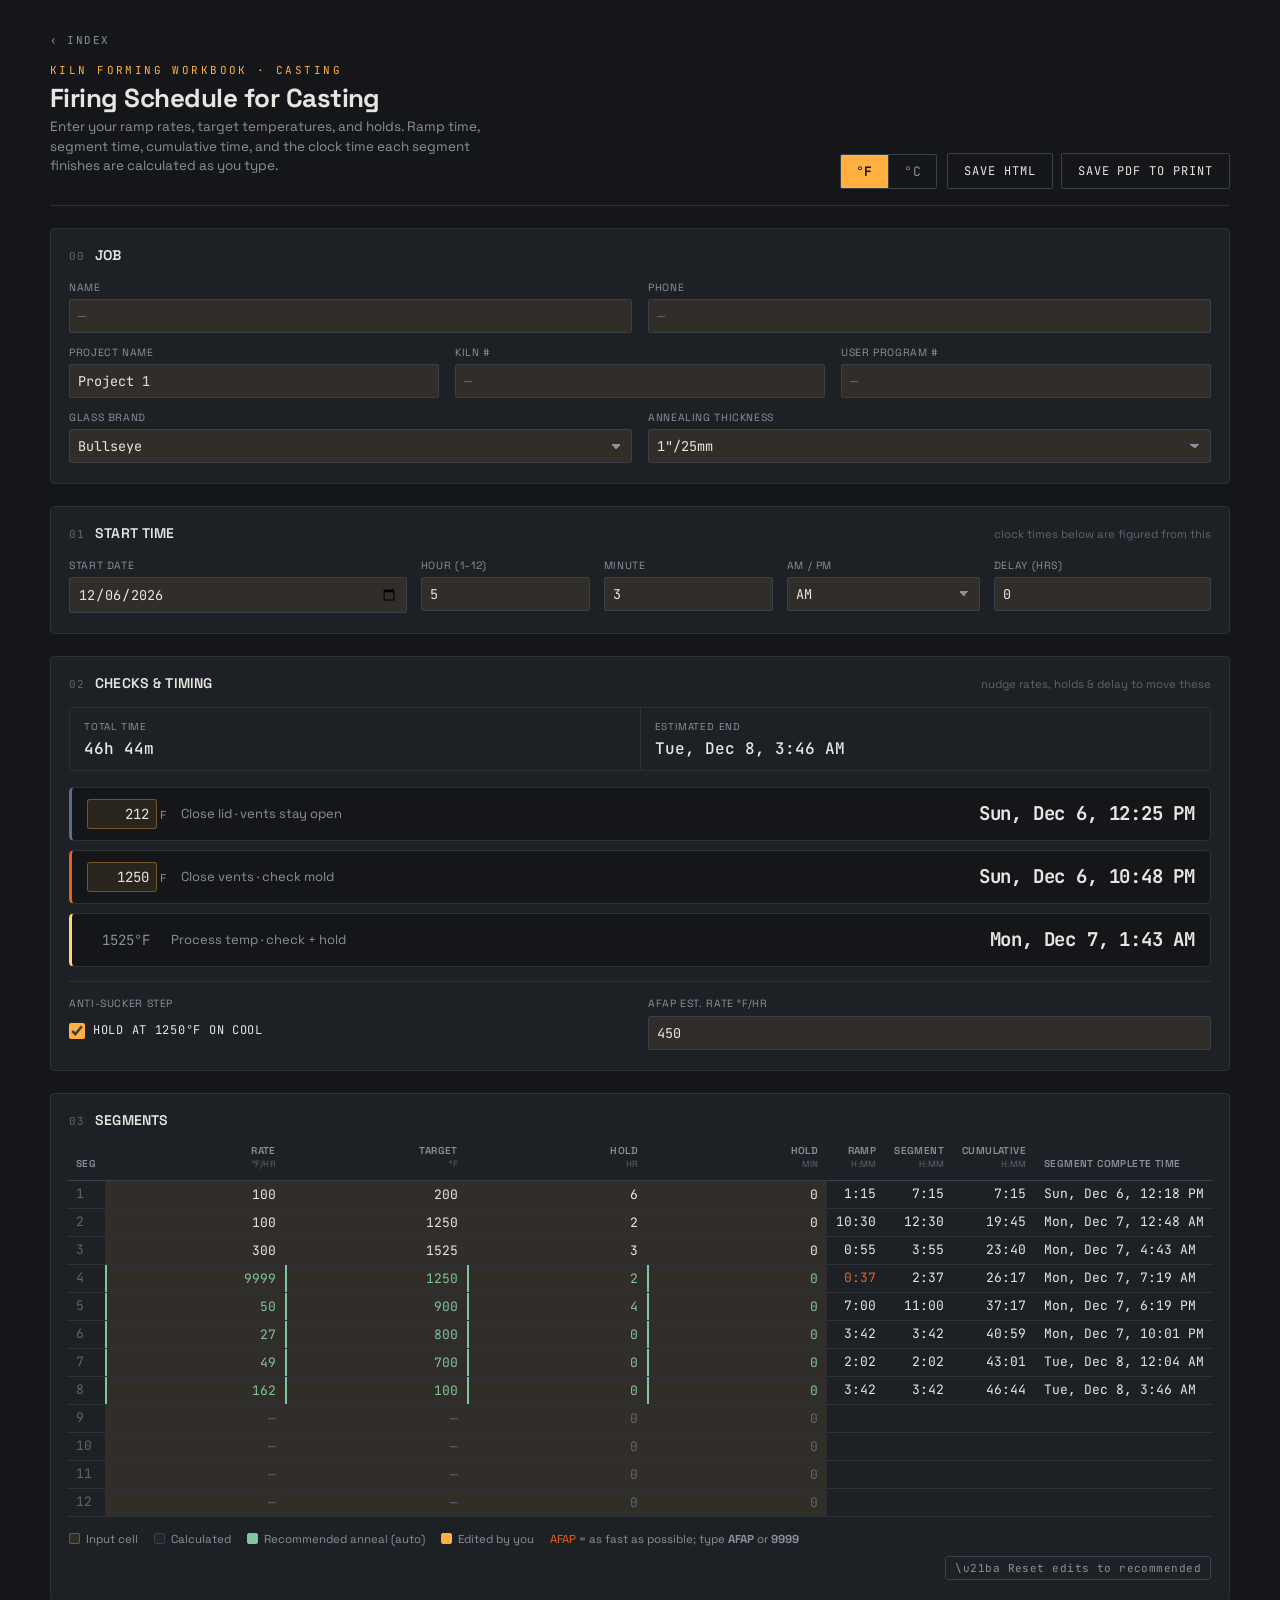
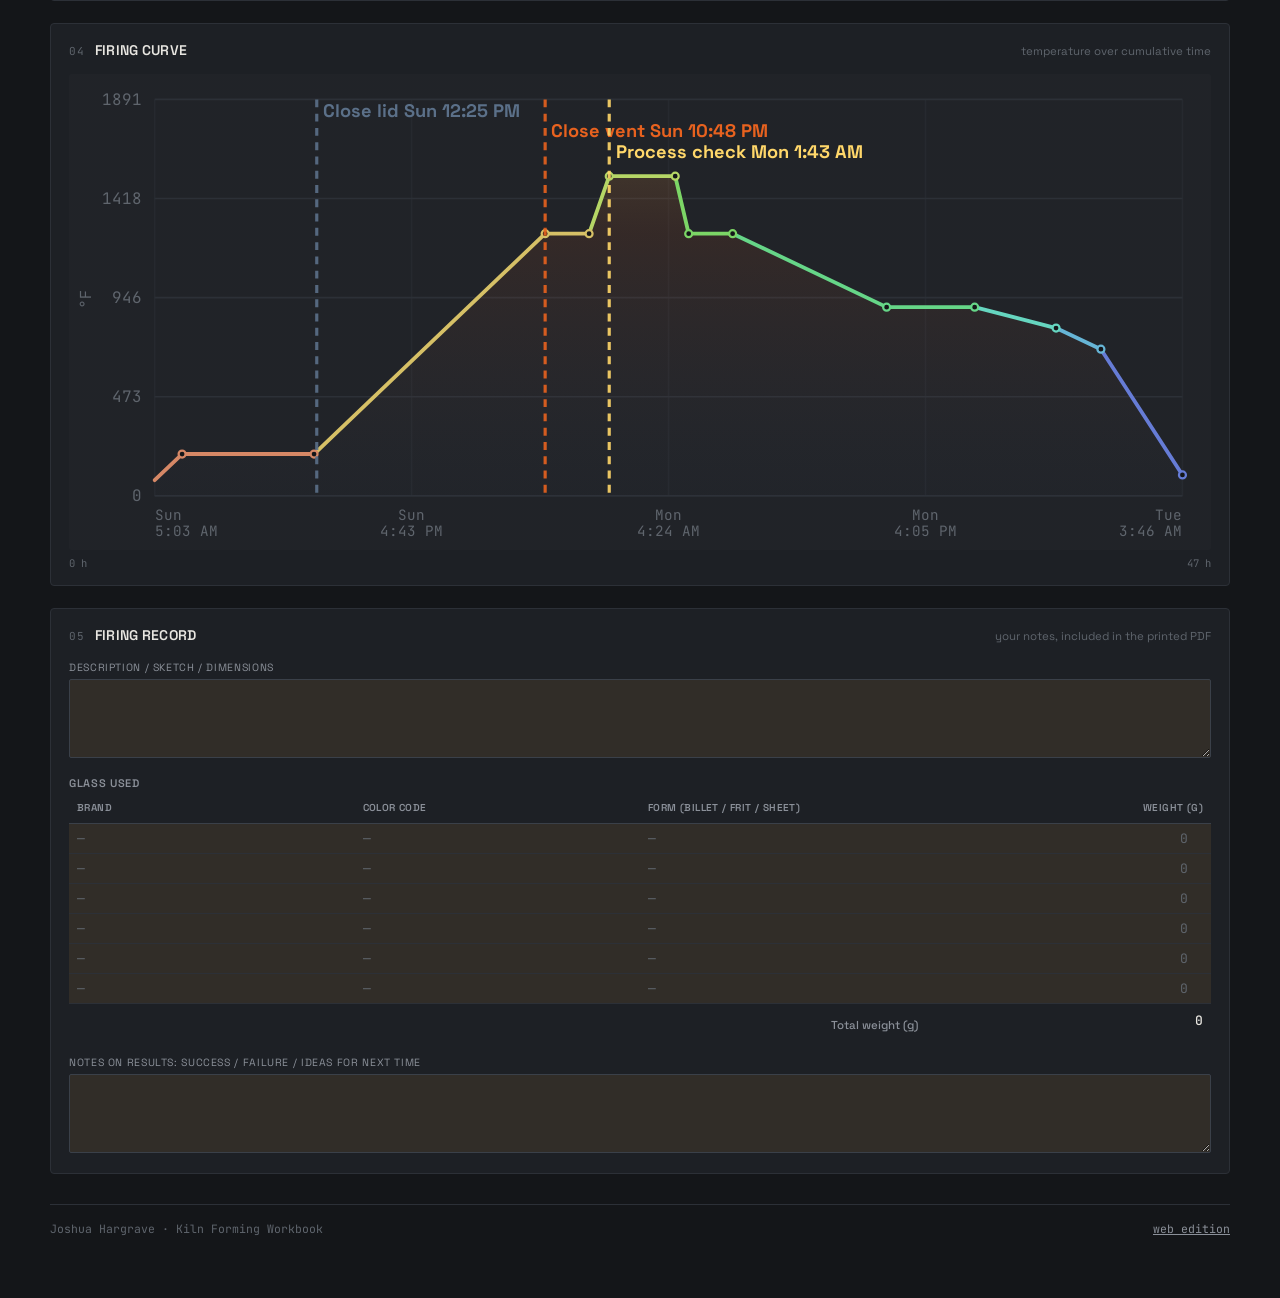
==== commit cb119d79: "Add files via upload" ====
--- a/firing-schedule.html
+++ b/firing-schedule.html
@@ -173,6 +173,11 @@
   table.sched td.dim .cell{color:var(--ink-faint)}
   td.clock .cell{color:var(--ink)}
   .afap-tag{color:var(--h-orange)}
+  .seg-warn{color:#ff8f8f;font-size:12px;margin:8px 0 0;line-height:1.4;display:none}
+  .seg-tools{display:flex;justify-content:flex-end;margin-top:8px}
+  .reset-btn{font-family:"JetBrains Mono",monospace;font-size:11px;letter-spacing:.04em;color:var(--ink-dim);background:transparent;border:1px solid var(--hairline-bright);border-radius:3px;padding:4px 9px;cursor:pointer}
+  .reset-btn:hover{border-color:var(--amber);color:var(--amber)}
+  @media print{.seg-tools{display:none !important} .seg-warn{display:none !important}}
 
   .legend{display:flex;flex-wrap:wrap;gap:16px;margin-top:14px;font-size:11.5px;color:var(--ink-dim)}
   .legend .swatch{display:inline-block;width:11px;height:11px;border-radius:2px;vertical-align:-1px;margin-right:6px;border:1px solid var(--hairline-bright)}
@@ -347,18 +352,18 @@
     <div class="phead"><span class="n">00</span><h2>Job</h2></div>
     <div class="job-rows">
       <div class="meta-grid c2">
-        <div class="field"><label>Name</label><input id="m_artist" type="text" placeholder="—"></div>
-        <div class="field"><label>Phone</label><input id="m_phone" type="tel" placeholder="—"></div>
+        <div class="field"><label for="m_artist">Name</label><input id="m_artist" type="text" placeholder="—"></div>
+        <div class="field"><label for="m_phone">Phone</label><input id="m_phone" type="tel" placeholder="—"></div>
       </div>
       <div class="meta-grid c3">
-        <div class="field"><label>Project name</label><input id="m_name" type="text" placeholder="Project 1" value="Project 1"></div>
-        <div class="field"><label>Kiln #</label><input id="m_kiln" type="text" placeholder="—"></div>
-        <div class="field"><label>User program #</label><input id="m_prog" type="text" placeholder="—"></div>
+        <div class="field"><label for="m_name">Project name</label><input id="m_name" type="text" placeholder="Project 1" value="Project 1"></div>
+        <div class="field"><label for="m_kiln">Kiln #</label><input id="m_kiln" type="text" placeholder="—"></div>
+        <div class="field"><label for="m_prog">User program #</label><input id="m_prog" type="text" placeholder="—"></div>
       </div>
       <div class="meta-grid c2">
-        <div class="field"><label>Glass brand</label>
+        <div class="field"><label for="m_brand">Glass brand</label>
           <select id="m_brand"><option>Bullseye</option><option>Gaffer</option><option>Other</option></select></div>
-        <div class="field"><label>Annealing thickness</label><select id="m_thick"></select></div>
+        <div class="field"><label for="m_thick">Annealing thickness</label><select id="m_thick"></select></div>
       </div>
     </div>
   </div>
@@ -368,11 +373,11 @@
     <div class="phead"><span class="n">01</span><h2>Start time</h2>
       <span class="hint">clock times below are figured from this</span></div>
     <div class="start-row">
-      <div class="field"><label>Start date</label><input id="s_date" type="date"></div>
-      <div class="field"><label>Hour (1–12)</label><input id="s_hour" type="number" min="1" max="12" value="8"></div>
-      <div class="field"><label>Minute</label><input id="s_min" type="number" min="0" max="59" value="0"></div>
-      <div class="field"><label>AM / PM</label><select id="s_ampm"><option>AM</option><option selected>PM</option></select></div>
-      <div class="field"><label>Delay (hrs)</label><input id="s_delay" type="number" min="0" step="0.5" value="0"></div>
+      <div class="field"><label for="s_date">Start date</label><input id="s_date" type="date"></div>
+      <div class="field"><label for="s_hour">Hour (1–12)</label><input id="s_hour" type="number" min="1" max="12" value="8"></div>
+      <div class="field"><label for="s_min">Minute</label><input id="s_min" type="number" min="0" max="59" value="0"></div>
+      <div class="field"><label for="s_ampm">AM / PM</label><select id="s_ampm"><option>AM</option><option selected>PM</option></select></div>
+      <div class="field"><label for="s_delay">Delay (hrs)</label><input id="s_delay" type="number" min="0" step="0.5" value="0"></div>
     </div>
   </div>
 
@@ -404,10 +409,10 @@
     </div>
 
     <div class="check-cfg2">
-      <div class="field field-check"><label>Anti-sucker step</label>
+      <div class="field field-check"><label for="cfg_afap">Anti-sucker step</label>
         <label class="chk-toggle"><input id="cfg_anti" type="checkbox" checked><span>Hold at 1250°F on cool</span></label></div>
-      <div class="field"><label>AFAP est. rate °<span class="u-lbl">F</span>/hr</label>
-        <input id="cfg_afap" data-k="rate" type="number" value="450" min="1"></div>
+      <div class="field"><label for="cfg_afap">AFAP est. rate °<span class="u-lbl">F</span>/hr</label>
+        <input id="cfg_afap" data-k="rate" type="number" value="450" min="1" aria-label="AFAP estimate rate (degrees per hour)"></div>
     </div>
   </div>
 
@@ -436,6 +441,8 @@
       <span><span class="swatch mod"></span>Edited by you</span>
       <span><span class="afap-tag">AFAP</span> = as fast as possible; type <b style="color:var(--ink-dim)">AFAP</b> or <b style="color:var(--ink-dim)">9999</b></span>
     </div>
+    <div class="seg-tools"><button type="button" class="reset-btn" onclick="resetToRecommended()">\u21ba Reset edits to recommended</button></div>
+    <div id="seg-warn" class="seg-warn" role="alert"></div>
   </div>
 
   <div class="panel curve-panel">
@@ -448,7 +455,7 @@
   <div class="panel log-panel" style="margin-top:22px">
     <div class="phead"><span class="n">05</span><h2>Firing record</h2>
       <span class="hint">your notes, included in the printed PDF</span></div>
-    <div class="field"><label>Description / sketch / dimensions</label>
+    <div class="field"><label for="lg_desc">Description / sketch / dimensions</label>
       <textarea id="lg_desc" rows="3" placeholder=""></textarea></div>
 
     <div class="log-sub">Glass used</div>
@@ -463,7 +470,7 @@
       </tr></tfoot>
     </table>
 
-    <div class="field"><label>Notes on results: success / failure / ideas for next time</label>
+    <div class="field"><label for="lg_notes">Notes on results: success / failure / ideas for next time</label>
       <textarea id="lg_notes" rows="3" placeholder=""></textarea></div>
   </div>
 
@@ -1200,7 +1207,7 @@
 
   // rebuild the point list from canonical Fahrenheit values (times match the table);
   // temps are labelled in the display unit further below
-  const pts = [[0, startTemp]];
+  const pts = [[0, startTemp, -1]];
   let prevTemp = startTemp, cum = 0, chainBroken=false;
   for(let i=0;i<N_ROWS;i++){
     const rateRaw=(document.querySelector(`input[data-k="rate"][data-i="${i}"]`).dataset.f||"").trim();
@@ -1211,9 +1218,9 @@
     const hh=parseFloat(document.querySelector(`input[data-k="hh"][data-i="${i}"]`).value)||0;
     const hm=parseFloat(document.querySelector(`input[data-k="hm"][data-i="${i}"]`).value)||0;
     const rh=rampHours(rateRaw,target,prevTemp);
-    cum+=rh; pts.push([cum,target]);          // end of ramp
+    cum+=rh; pts.push([cum,target,i]);          // end of ramp
     const hold=hh+hm/60;
-    if(hold>0){ cum+=hold; pts.push([cum,target]); } // end of hold (flat)
+    if(hold>0){ cum+=hold; pts.push([cum,target,i]); } // end of hold (flat)
     prevTemp=target;
   }
 
@@ -1268,11 +1275,13 @@
   let line="", area="";
   if(pts.length>1){
     const d = pts.map((p,idx)=>`${idx?"L":"M"}${X(p[0]).toFixed(1)} ${Y(p[1]).toFixed(1)}`).join(" ");
-    line = `<path d="${d}" fill="none" stroke="url(#heat)" stroke-width="2.4" stroke-linejoin="round" stroke-linecap="round"/>`;
+    const segCol = s => `hsl(${(18+(s>=0?s:0)*30)%360},58%,62%)`;
+    for(let li=1; li<pts.length; li++){ const A=pts[li-1], B=pts[li];
+      line += `<line x1="${X(A[0]).toFixed(1)}" y1="${Y(A[1]).toFixed(1)}" x2="${X(B[0]).toFixed(1)}" y2="${Y(B[1]).toFixed(1)}" stroke="${segCol(B[2])}" stroke-width="2.4" stroke-linecap="round"/>`; }
     const af = d + ` L${X(pts[pts.length-1][0]).toFixed(1)} ${Y(0).toFixed(1)} L${X(0).toFixed(1)} ${Y(0).toFixed(1)} Z`;
     area = `<path d="${af}" fill="url(#heatfill)" stroke="none"/>`;
     // segment target dots
-    line += pts.filter((p,idx)=>idx>0).map(p=>`<circle cx="${X(p[0]).toFixed(1)}" cy="${Y(p[1]).toFixed(1)}" r="2.2" fill="var(--void)" stroke="url(#heat)" stroke-width="1.4"/>`).join("");
+    line += pts.filter((p,idx)=>idx>0).map(p=>`<circle cx="${X(p[0]).toFixed(1)}" cy="${Y(p[1]).toFixed(1)}" r="2.2" fill="var(--void)" stroke="${segCol(p[2])}" stroke-width="1.4"/>`).join("");
   }
 
   const yLabel = `<text x="14" y="${padT+plotH/2}" text-anchor="middle" font-family="Space Grotesk, sans-serif" font-size="10" fill="var(--ink-faint)" transform="rotate(-90 14 ${padT+plotH/2})" letter-spacing="1">°${UNIT}</text>`;
@@ -1366,6 +1375,27 @@
       el.classList.toggle("mod", !same);
     });
   }
+  const warns=[];
+  for(let i=0;i<N_ROWS;i++){
+    const el=segInput("target",i); if(!el) continue;
+    const f=parseFloat(el.dataset.f);
+    if(!isNaN(f) && (f<50 || f>1700)) warns.push(`Seg ${i+1} (${dispTemp(f)})`);
+  }
+  const w=$("seg-warn");
+  if(w){ if(warns.length){ w.textContent="\u26a0 Target looks off \u2014 check for a typo: "+warns.join(", "); w.style.display="block"; } else { w.textContent=""; w.style.display="none"; } }
+}
+
+function resetToRecommended(){
+  for(let i=0;i<N_ROWS;i++){
+    ["rate","target","hh","hm"].forEach(k=>{
+      const el=segInput(k,i);
+      if(!el || el.dataset.base===undefined) return;
+      const base=el.dataset.base;
+      if(k==="rate"||k==="target"){ el.dataset.f=base; el.value=fromF(base, k==="rate"?"rate":"temp"); }
+      else el.value=base;
+    });
+  }
+  recalc();
 }
 function clearSeg(i){
   ["rate","target","hh","hm"].forEach(k=>{ const el=segInput(k,i); el.value=""; if(k==="rate"||k==="target") el.dataset.f=""; });
@@ -1501,7 +1531,7 @@
   let mm,dd,yyyy;
   if(/^\d{4}-\d{2}-\d{2}$/.test(dv)){ [yyyy,mm,dd]=dv.split("-"); }
   else { const t=new Date(); yyyy=String(t.getFullYear()); mm=String(t.getMonth()+1).padStart(2,"0"); dd=String(t.getDate()).padStart(2,"0"); }
-  const date=`${mm}-${dd}-${yyyy}`;
+  const date=`${yyyy}-${mm}-${dd}`;
   let proj=($("m_name").value||"").toLowerCase().trim()
     .replace(/[^\w\s-]/g,"").replace(/[\s_]+/g,"-").replace(/-+/g,"-").replace(/^-|-$/g,"");
   if(!proj) proj="schedule";
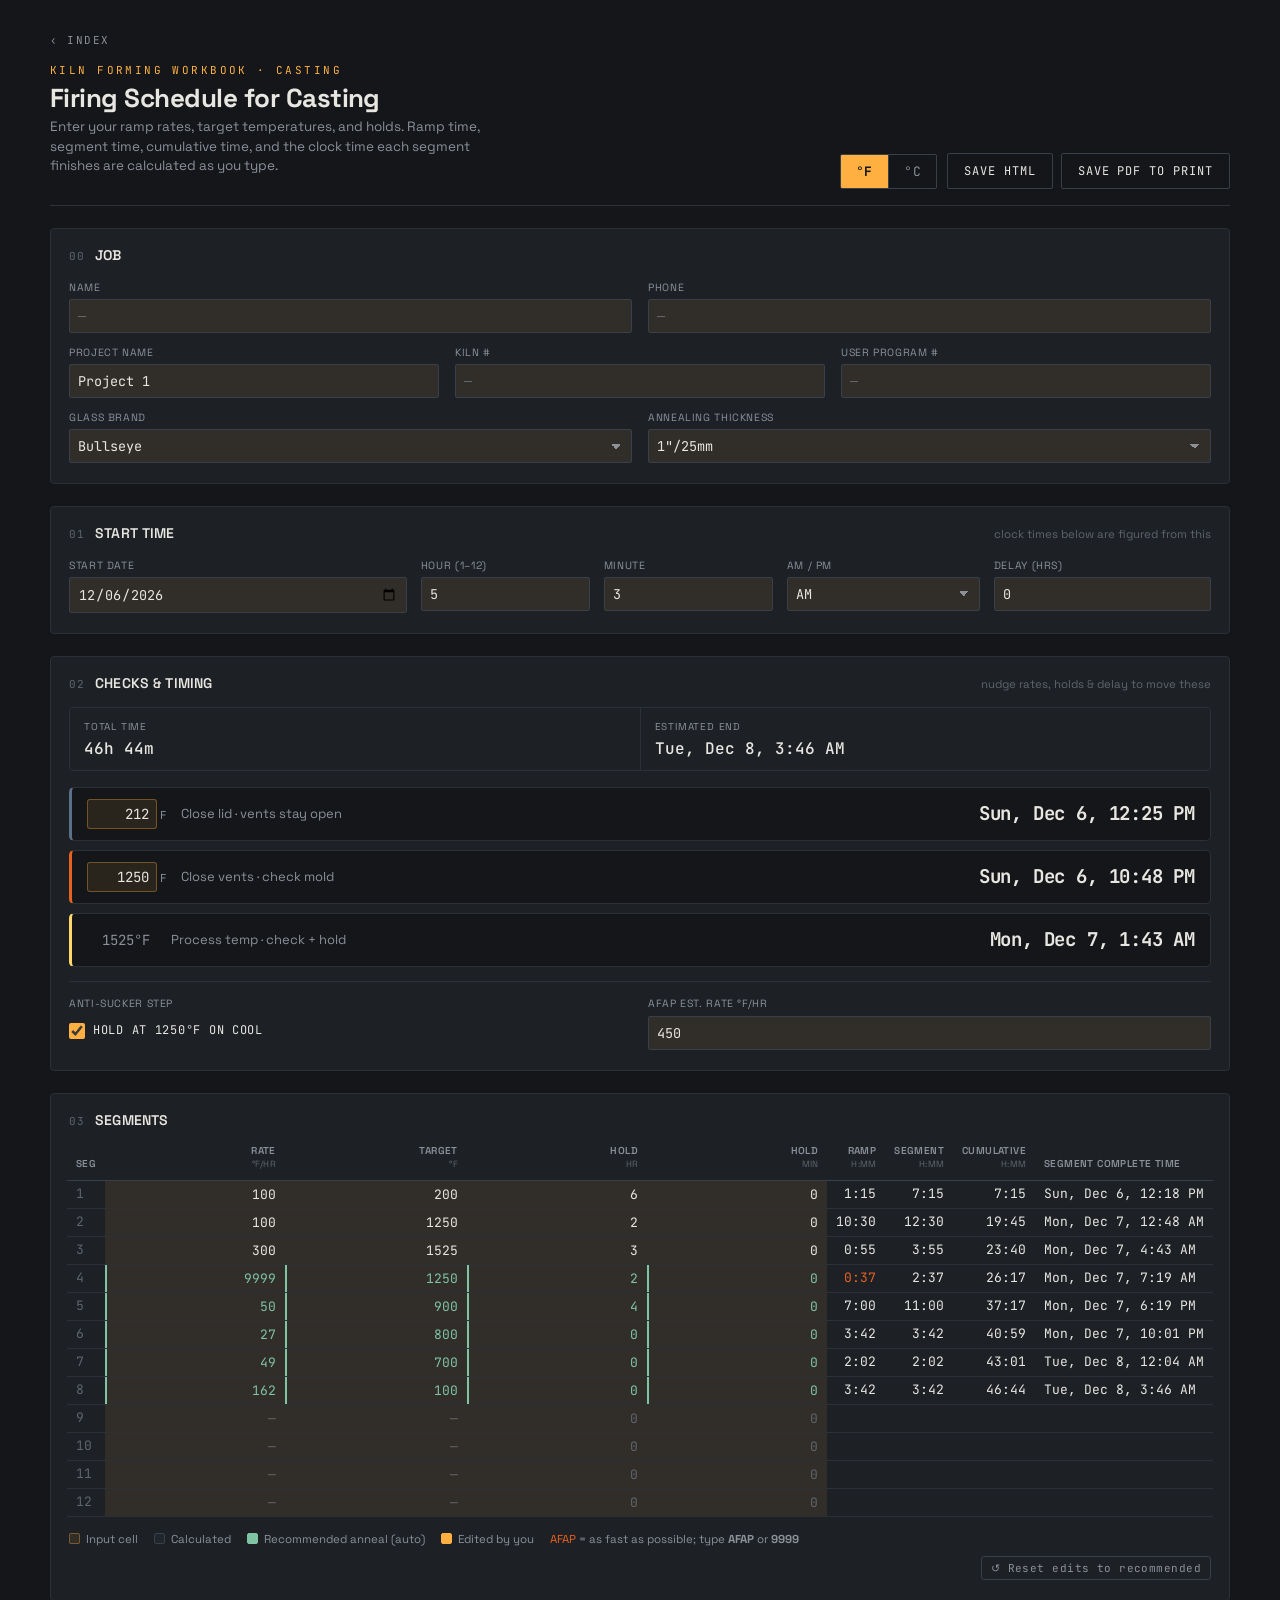
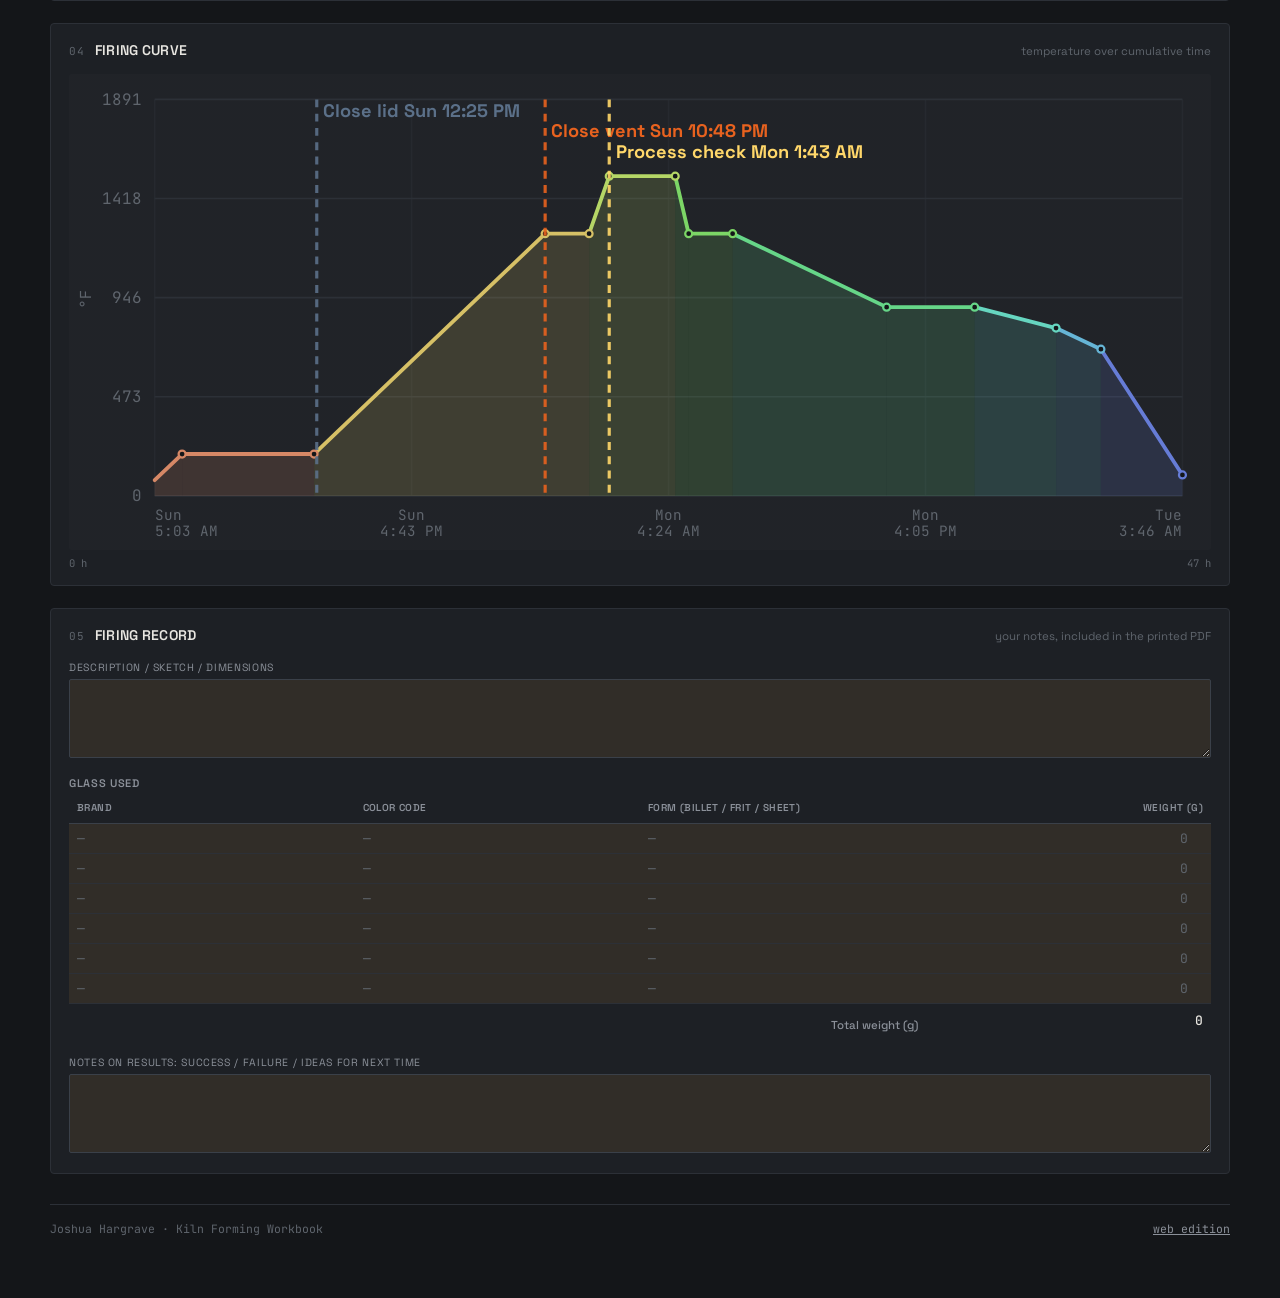
==== commit 3e3136f9: "Add files via upload" ====
--- a/firing-schedule.html
+++ b/firing-schedule.html
@@ -441,7 +441,7 @@
       <span><span class="swatch mod"></span>Edited by you</span>
       <span><span class="afap-tag">AFAP</span> = as fast as possible; type <b style="color:var(--ink-dim)">AFAP</b> or <b style="color:var(--ink-dim)">9999</b></span>
     </div>
-    <div class="seg-tools"><button type="button" class="reset-btn" onclick="resetToRecommended()">\u21ba Reset edits to recommended</button></div>
+    <div class="seg-tools"><button type="button" class="reset-btn" onclick="resetToRecommended()">↺ Reset edits to recommended</button></div>
     <div id="seg-warn" class="seg-warn" role="alert"></div>
   </div>
 
@@ -1237,11 +1237,6 @@
       <stop offset="0.66" stop-color="var(--h-orange)"/>
       <stop offset="0.85" stop-color="var(--h-amber)"/>
       <stop offset="1"    stop-color="var(--h-yellow)"/>
-    </linearGradient>
-    <linearGradient id="heatfill" x1="0" y1="${padT+plotH}" x2="0" y2="${padT}" gradientUnits="userSpaceOnUse">
-      <stop offset="0"    stop-color="var(--h-cold)"  stop-opacity="0.02"/>
-      <stop offset="0.66" stop-color="var(--h-orange)" stop-opacity="0.10"/>
-      <stop offset="1"    stop-color="var(--h-yellow)" stop-opacity="0.20"/>
     </linearGradient>`;
 
   // gridlines
@@ -1274,12 +1269,13 @@
   // path
   let line="", area="";
   if(pts.length>1){
-    const d = pts.map((p,idx)=>`${idx?"L":"M"}${X(p[0]).toFixed(1)} ${Y(p[1]).toFixed(1)}`).join(" ");
     const segCol = s => `hsl(${(18+(s>=0?s:0)*30)%360},58%,62%)`;
+    const yBase = Y(0).toFixed(1);
     for(let li=1; li<pts.length; li++){ const A=pts[li-1], B=pts[li];
-      line += `<line x1="${X(A[0]).toFixed(1)}" y1="${Y(A[1]).toFixed(1)}" x2="${X(B[0]).toFixed(1)}" y2="${Y(B[1]).toFixed(1)}" stroke="${segCol(B[2])}" stroke-width="2.4" stroke-linecap="round"/>`; }
-    const af = d + ` L${X(pts[pts.length-1][0]).toFixed(1)} ${Y(0).toFixed(1)} L${X(0).toFixed(1)} ${Y(0).toFixed(1)} Z`;
-    area = `<path d="${af}" fill="url(#heatfill)" stroke="none"/>`;
+      const x1=X(A[0]).toFixed(1), y1=Y(A[1]).toFixed(1), x2=X(B[0]).toFixed(1), y2=Y(B[1]).toFixed(1);
+      area += `<polygon points="${x1},${y1} ${x2},${y2} ${x2},${yBase} ${x1},${yBase}" fill="${segCol(B[2])}" fill-opacity="0.17" stroke="none"/>`;
+      line += `<line x1="${x1}" y1="${y1}" x2="${x2}" y2="${y2}" stroke="${segCol(B[2])}" stroke-width="2.4" stroke-linecap="round"/>`;
+    }
     // segment target dots
     line += pts.filter((p,idx)=>idx>0).map(p=>`<circle cx="${X(p[0]).toFixed(1)}" cy="${Y(p[1]).toFixed(1)}" r="2.2" fill="var(--void)" stroke="${segCol(p[2])}" stroke-width="1.4"/>`).join("");
   }
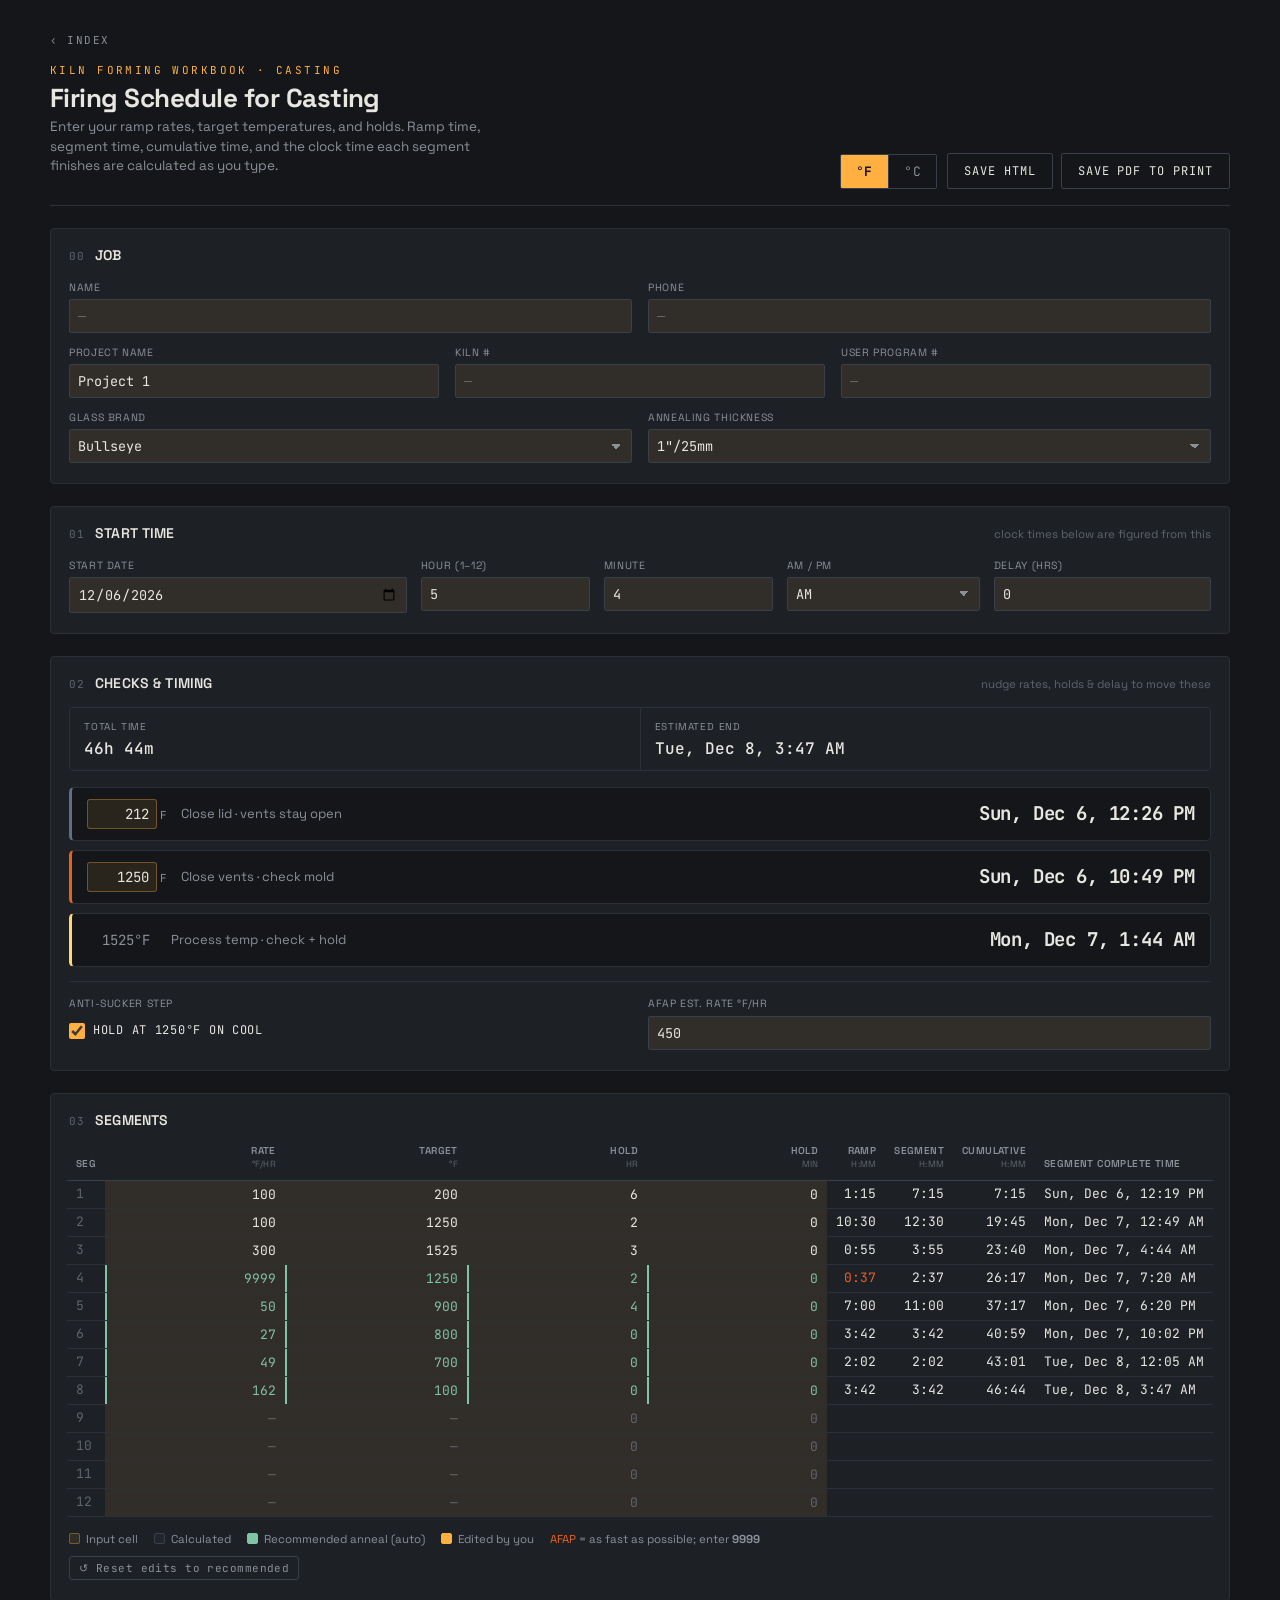
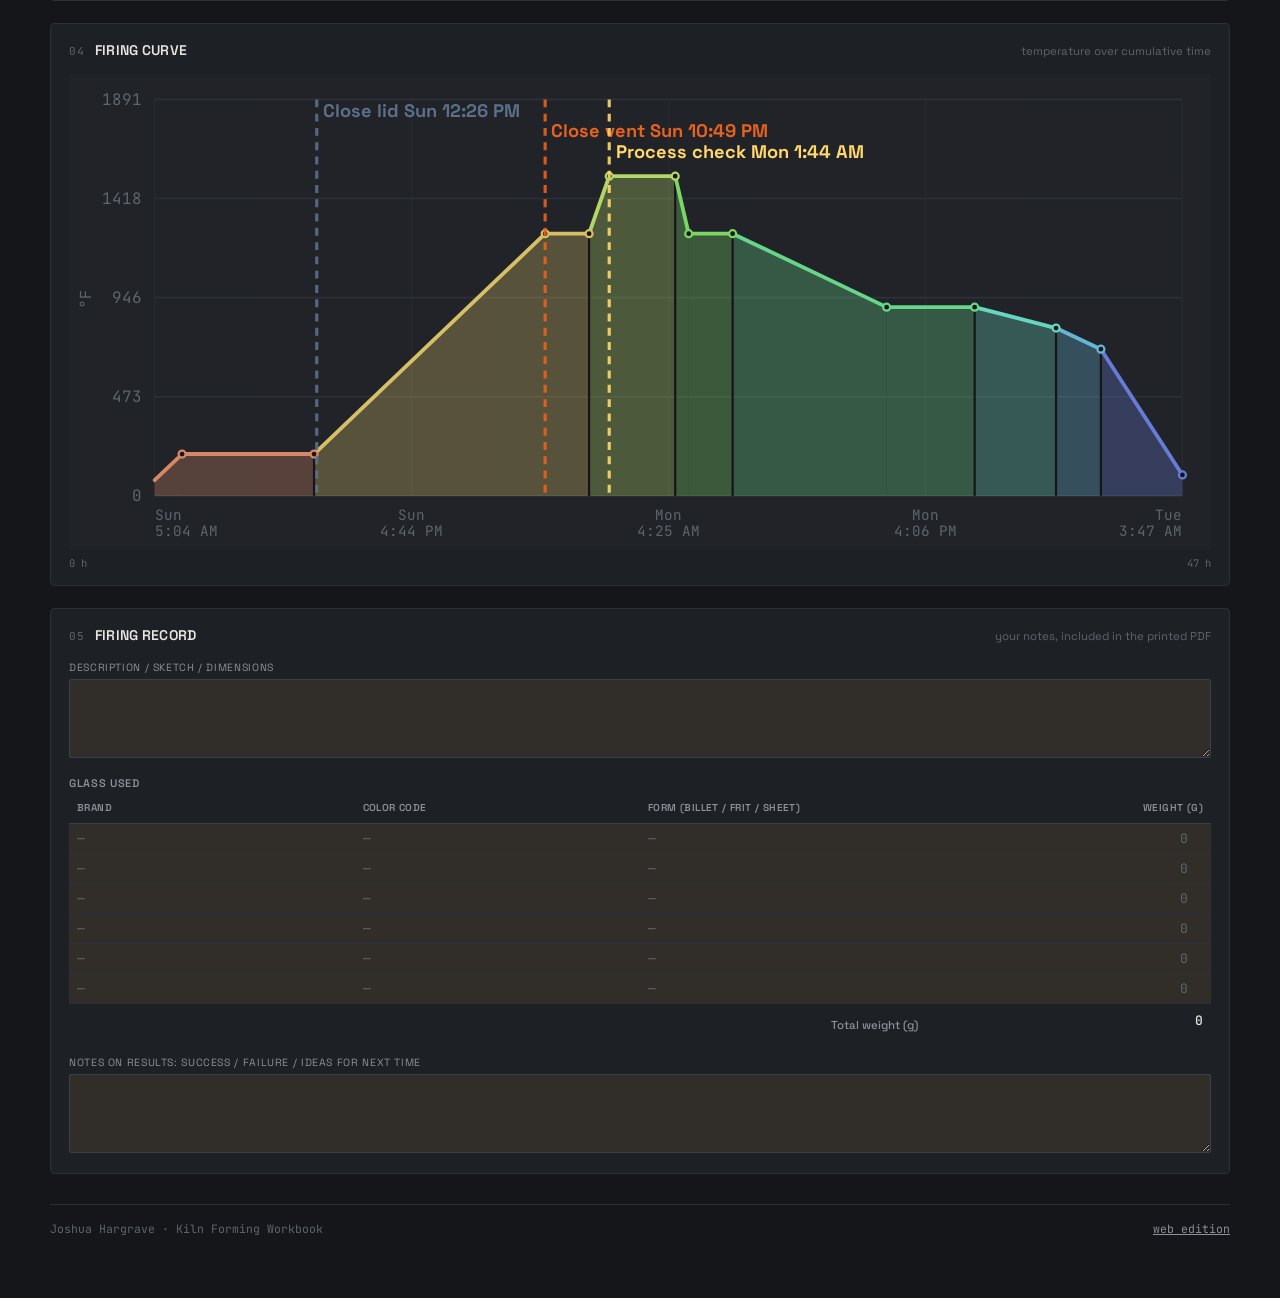
==== commit 08369935: "Add files via upload" ====
--- a/firing-schedule.html
+++ b/firing-schedule.html
@@ -174,7 +174,7 @@
   td.clock .cell{color:var(--ink)}
   .afap-tag{color:var(--h-orange)}
   .seg-warn{color:#ff8f8f;font-size:12px;margin:8px 0 0;line-height:1.4;display:none}
-  .seg-tools{display:flex;justify-content:flex-end;margin-top:8px}
+  .seg-tools{display:flex;justify-content:flex-start;margin-top:8px}
   .reset-btn{font-family:"JetBrains Mono",monospace;font-size:11px;letter-spacing:.04em;color:var(--ink-dim);background:transparent;border:1px solid var(--hairline-bright);border-radius:3px;padding:4px 9px;cursor:pointer}
   .reset-btn:hover{border-color:var(--amber);color:var(--amber)}
   @media print{.seg-tools{display:none !important} .seg-warn{display:none !important}}
@@ -439,7 +439,7 @@
       <span><span class="swatch out"></span>Calculated</span>
       <span><span class="swatch book"></span>Recommended anneal (auto)</span>
       <span><span class="swatch mod"></span>Edited by you</span>
-      <span><span class="afap-tag">AFAP</span> = as fast as possible; type <b style="color:var(--ink-dim)">AFAP</b> or <b style="color:var(--ink-dim)">9999</b></span>
+      <span><span class="afap-tag">AFAP</span> = as fast as possible; enter <b style="color:var(--ink-dim)">9999</b></span>
     </div>
     <div class="seg-tools"><button type="button" class="reset-btn" onclick="resetToRecommended()">↺ Reset edits to recommended</button></div>
     <div id="seg-warn" class="seg-warn" role="alert"></div>
@@ -1059,10 +1059,10 @@
     const tr = document.createElement("tr");
     tr.innerHTML =
       `<td class="seg">${i+1}</td>
-       <td class="inp"><input data-k="rate"   data-i="${i}" type="text" value="${d.rate}"   placeholder="—"></td>
-       <td class="inp"><input data-k="target" data-i="${i}" type="text" value="${d.target}" placeholder="—"></td>
-       <td class="inp"><input data-k="hh"     data-i="${i}" type="text" value="${d.hh}"     placeholder="0"></td>
-       <td class="inp"><input data-k="hm"     data-i="${i}" type="text" value="${d.hm}"     placeholder="0"></td>
+       <td class="inp"><input data-k="rate"   data-i="${i}" type="text" inputmode="decimal" value="${d.rate}"   placeholder="—"></td>
+       <td class="inp"><input data-k="target" data-i="${i}" type="text" inputmode="decimal" value="${d.target}" placeholder="—"></td>
+       <td class="inp"><input data-k="hh"     data-i="${i}" type="text" inputmode="decimal" value="${d.hh}"     placeholder="0"></td>
+       <td class="inp"><input data-k="hm"     data-i="${i}" type="text" inputmode="decimal" value="${d.hm}"     placeholder="0"></td>
        <td class="calc ramp"><span class="cell"></span></td>
        <td class="calc segt"><span class="cell"></span></td>
        <td class="calc cum"><span class="cell"></span></td>
@@ -1273,7 +1273,8 @@
     const yBase = Y(0).toFixed(1);
     for(let li=1; li<pts.length; li++){ const A=pts[li-1], B=pts[li];
       const x1=X(A[0]).toFixed(1), y1=Y(A[1]).toFixed(1), x2=X(B[0]).toFixed(1), y2=Y(B[1]).toFixed(1);
-      area += `<polygon points="${x1},${y1} ${x2},${y2} ${x2},${yBase} ${x1},${yBase}" fill="${segCol(B[2])}" fill-opacity="0.17" stroke="none"/>`;
+      area += `<polygon points="${x1},${y1} ${x2},${y2} ${x2},${yBase} ${x1},${yBase}" fill="${segCol(B[2])}" fill-opacity="0.3" stroke="none"/>`;
+      if(A[2]>=0 && A[2]!==B[2]) area += `<line x1="${x1}" y1="${yBase}" x2="${x1}" y2="${y1}" stroke="var(--void)" stroke-width="1.4"/>`;
       line += `<line x1="${x1}" y1="${y1}" x2="${x2}" y2="${y2}" stroke="${segCol(B[2])}" stroke-width="2.4" stroke-linecap="round"/>`;
     }
     // segment target dots
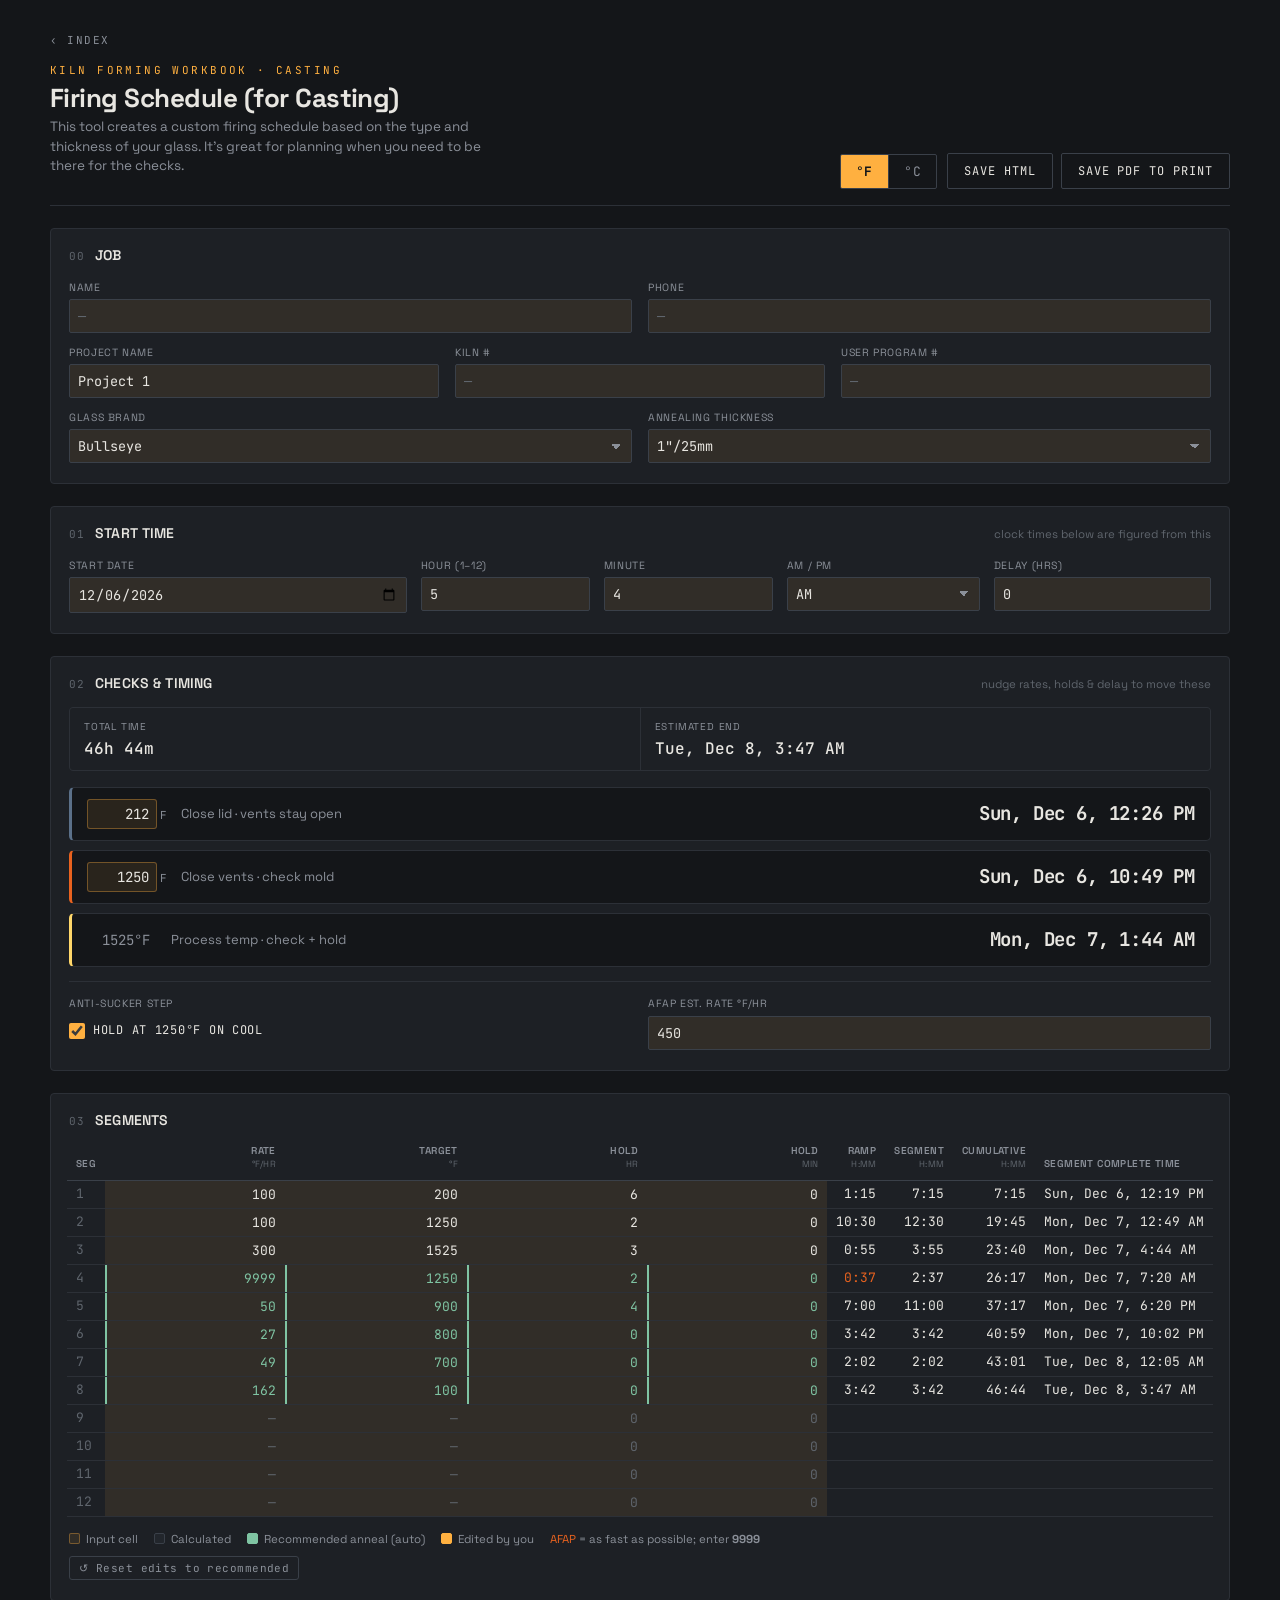
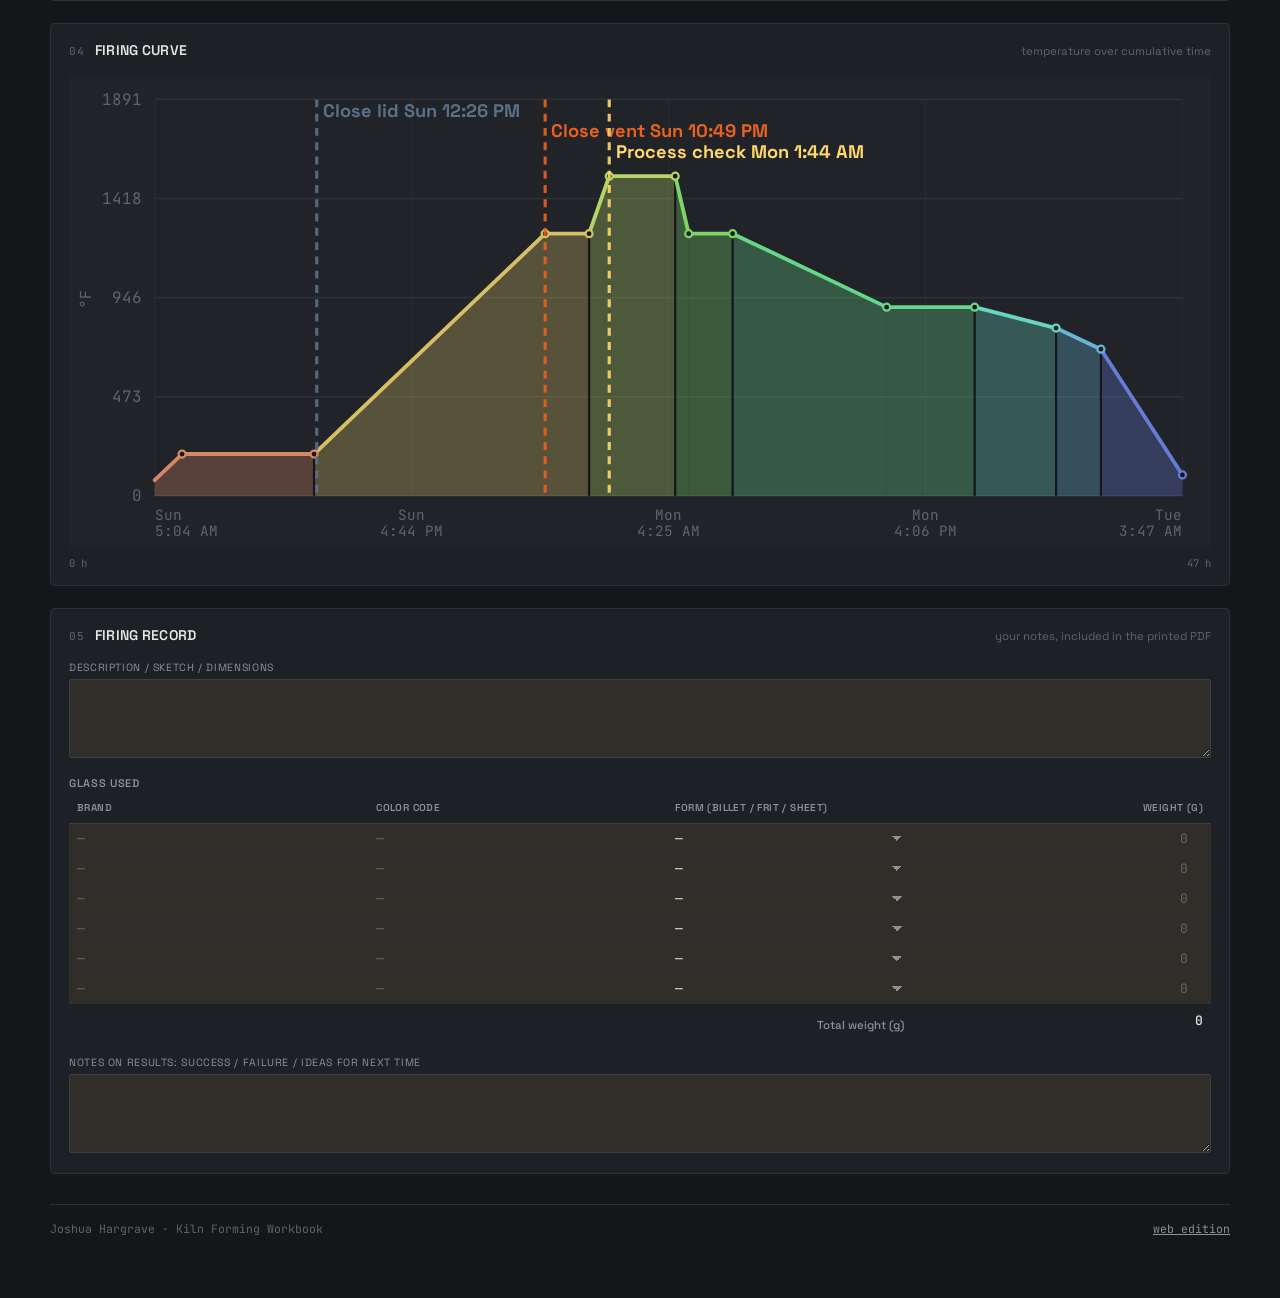
==== commit 91d51a76: "Add files via upload" ====
--- a/firing-schedule.html
+++ b/firing-schedule.html
@@ -128,6 +128,8 @@
   table.glass td{padding:0;border-bottom:1px solid var(--hairline)}
   table.glass td input{border:none;border-radius:0;background:var(--amber-fill);padding:6px 8px;font-size:13px;box-shadow:none}
   table.glass td input:focus{background:rgba(255,176,64,0.16);box-shadow:inset 0 0 0 1px var(--amber-line)}
+  table.glass td select{border:none;border-radius:0;background-color:var(--amber-fill);padding:6px 26px 6px 8px;font-size:13px;box-shadow:none}
+  table.glass td select:focus{background-color:rgba(255,176,64,0.16);box-shadow:inset 0 0 0 1px var(--amber-line)}
   table.glass td input.gw{text-align:right}
   table.glass tr.total td{border-bottom:none;padding-top:8px;font-weight:500}
   table.glass tr.total .lbl{font-family:"Space Grotesk",sans-serif;font-size:11.5px;color:var(--ink-dim);text-align:right;padding-right:8px}
@@ -305,7 +307,7 @@
     table.glass{font-size:10px}
     table.glass th{color:#000;border-color:#000;padding:0 5px 6px}
     table.glass td{border-color:#bbb}
-    table.glass td input{background:#fff !important;padding:11px 5px;color:#000}
+    table.glass td input,table.glass td select{background:#fff !important;padding:11px 5px;color:#000}
     table.glass tr.total .lbl,table.glass tr.total .val{color:#000;padding-top:12px}
     /* checks & timing — keep the clock times on the kiln sheet, compact.
        config knobs aren't needed on paper, so hide them. */
@@ -332,8 +334,8 @@
   <header>
     <div class="title-block">
       <p class="eyebrow">Kiln Forming Workbook · Casting</p>
-      <h1>Firing Schedule for Casting</h1>
-      <p class="sub">Enter your ramp rates, target temperatures, and holds. Ramp time, segment time, cumulative time, and the clock time each segment finishes are calculated as you type.</p>
+      <h1>Firing Schedule (for Casting)</h1>
+      <p class="sub">This tool creates a custom firing schedule based on the type and thickness of your glass. It's great for planning when you need to be there for the checks.</p>
     </div>
     <div class="header-actions">
       <div class="unit-toggle" role="group" aria-label="Temperature unit">
@@ -374,10 +376,10 @@
       <span class="hint">clock times below are figured from this</span></div>
     <div class="start-row">
       <div class="field"><label for="s_date">Start date</label><input id="s_date" type="date"></div>
-      <div class="field"><label for="s_hour">Hour (1–12)</label><input id="s_hour" type="number" min="1" max="12" value="8"></div>
-      <div class="field"><label for="s_min">Minute</label><input id="s_min" type="number" min="0" max="59" value="0"></div>
+      <div class="field"><label for="s_hour">Hour (1–12)</label><input id="s_hour" type="number" inputmode="numeric" min="1" max="12" value="8"></div>
+      <div class="field"><label for="s_min">Minute</label><input id="s_min" type="number" inputmode="numeric" min="0" max="59" value="0"></div>
       <div class="field"><label for="s_ampm">AM / PM</label><select id="s_ampm"><option>AM</option><option selected>PM</option></select></div>
-      <div class="field"><label for="s_delay">Delay (hrs)</label><input id="s_delay" type="number" min="0" step="0.5" value="0"></div>
+      <div class="field"><label for="s_delay">Delay (hrs)</label><input id="s_delay" type="number" inputmode="decimal" min="0" step="0.5" value="0"></div>
     </div>
   </div>
 
@@ -1428,8 +1430,8 @@
     tr.innerHTML =
       `<td><input type="text" data-g="brand" placeholder="—"></td>
        <td><input type="text" data-g="code" placeholder="—"></td>
-       <td><input type="text" data-g="form" placeholder="—"></td>
-       <td class="r"><input class="gw" type="number" min="0" step="any" placeholder="0"></td>`;
+       <td><select data-g="form"><option value="" selected>—</option><option>Billet</option><option>Cullet</option><option>Frit</option><option>Powder</option><option>Sheet</option><option>Other</option></select></td>
+       <td class="r"><input class="gw" type="number" inputmode="decimal" min="0" step="any" placeholder="0"></td>`;
     tb.appendChild(tr);
   }
   tb.querySelectorAll("input.gw").forEach(inp=>inp.addEventListener("input",sumGlass));
@@ -1472,7 +1474,7 @@
   }
   document.querySelectorAll("#glassbody tr").forEach(tr=>{
     const g={};
-    tr.querySelectorAll("input").forEach(inp=>{ g[inp.dataset.g||"wt"]=inp.value; });
+    tr.querySelectorAll("input,select").forEach(inp=>{ g[inp.dataset.g||"wt"]=inp.value; });
     st.glass.push(g);
   });
   return st;
@@ -1506,7 +1508,7 @@
   const grows=document.querySelectorAll("#glassbody tr");
   (st.glass||[]).forEach((g,i)=>{
     const tr=grows[i]; if(!tr) return;
-    tr.querySelectorAll("input").forEach(inp=>{
+    tr.querySelectorAll("input,select").forEach(inp=>{
       const key=inp.dataset.g||"wt";
       if(g[key]!=null) inp.value=g[key];
     });
@@ -1598,7 +1600,7 @@
   });
   const glass=[];
   document.querySelectorAll("#glassbody tr").forEach(tr=>{
-    const ins=tr.querySelectorAll("input");
+    const ins=tr.querySelectorAll("input,select");
     const r=[ins[0]?ins[0].value:"",ins[1]?ins[1].value:"",ins[2]?ins[2].value:"",ins[3]?ins[3].value:""];
     if(r[0]||r[1]||r[2]||r[3]) glass.push(r);
   });
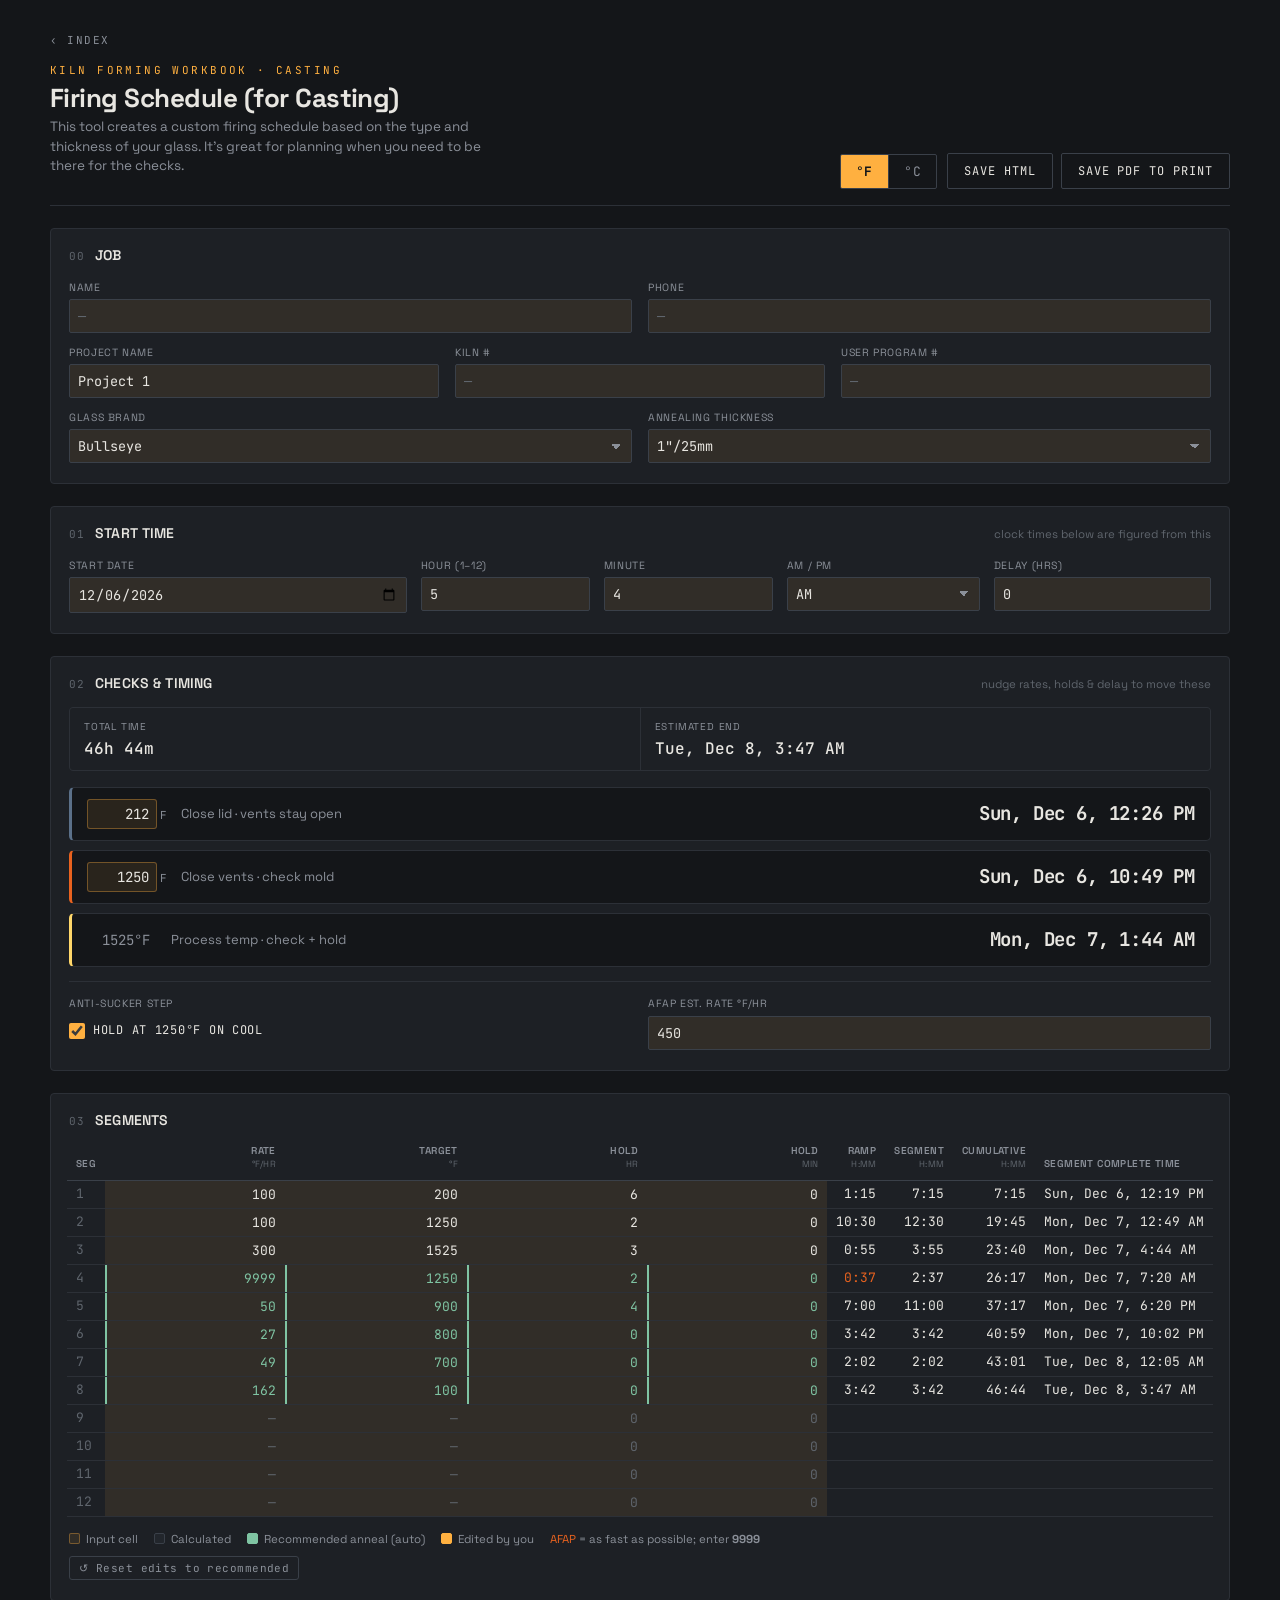
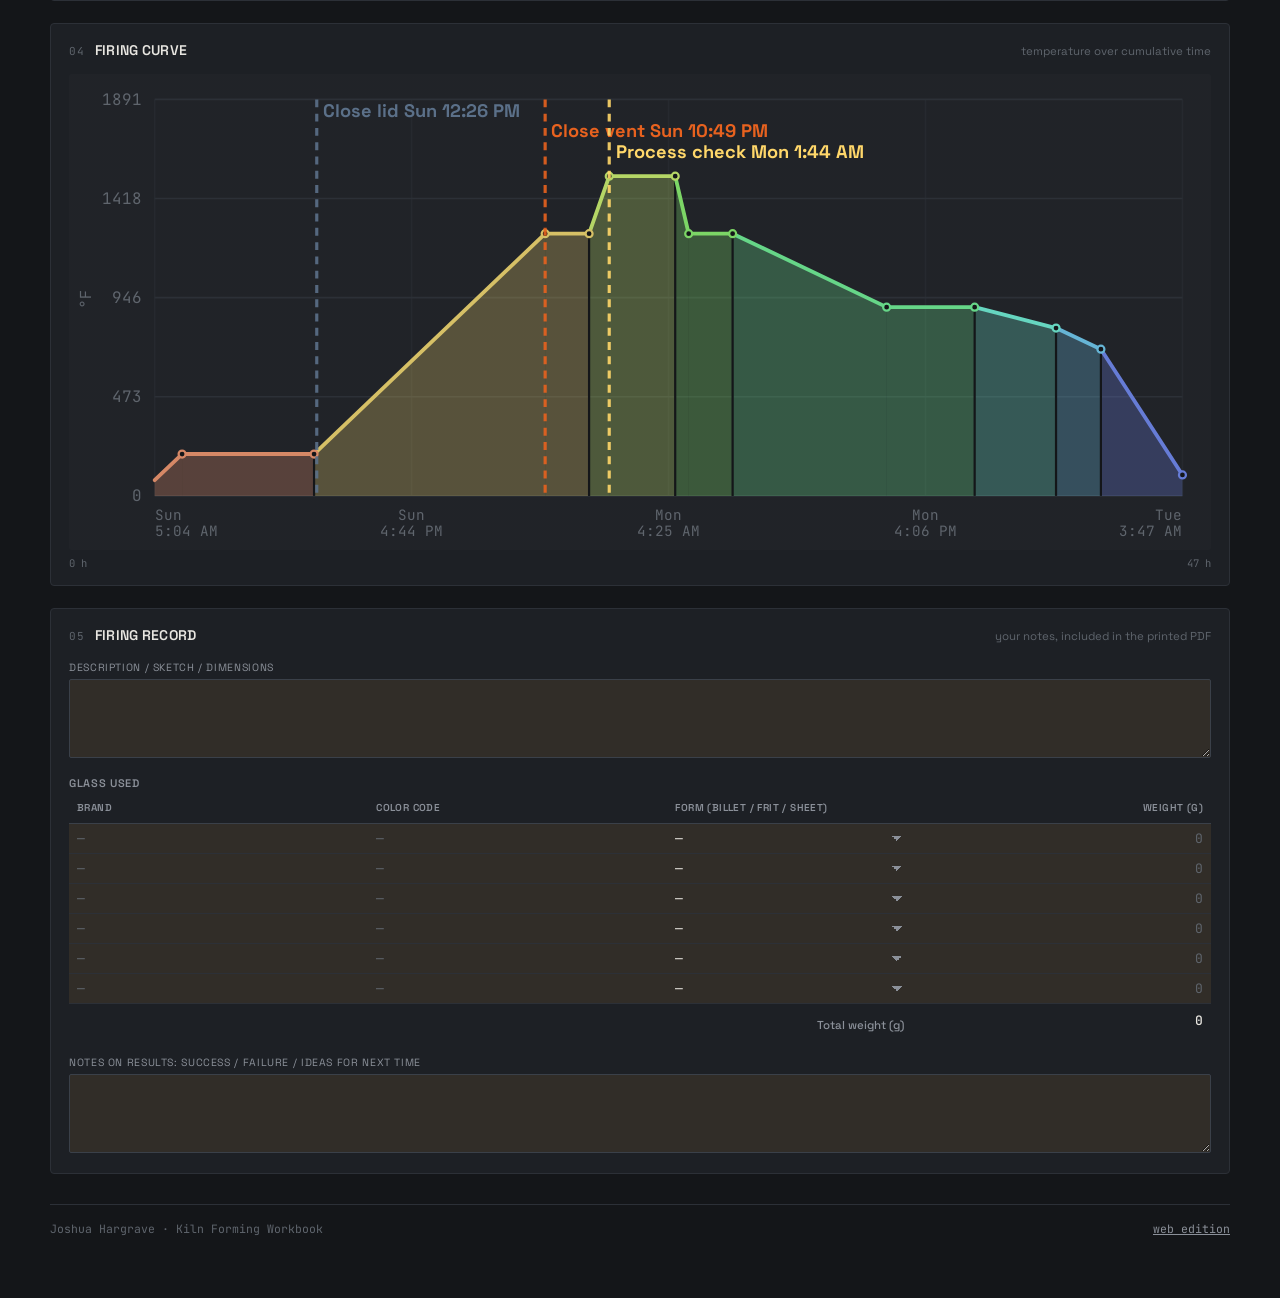
==== commit a9dd09ad: "Add files via upload" ====
--- a/firing-schedule.html
+++ b/firing-schedule.html
@@ -376,10 +376,10 @@
       <span class="hint">clock times below are figured from this</span></div>
     <div class="start-row">
       <div class="field"><label for="s_date">Start date</label><input id="s_date" type="date"></div>
-      <div class="field"><label for="s_hour">Hour (1–12)</label><input id="s_hour" type="number" inputmode="numeric" min="1" max="12" value="8"></div>
-      <div class="field"><label for="s_min">Minute</label><input id="s_min" type="number" inputmode="numeric" min="0" max="59" value="0"></div>
+      <div class="field"><label for="s_hour">Hour (1–12)</label><input id="s_hour" type="text" inputmode="numeric" min="1" max="12" value="8"></div>
+      <div class="field"><label for="s_min">Minute</label><input id="s_min" type="text" inputmode="numeric" min="0" max="59" value="0"></div>
       <div class="field"><label for="s_ampm">AM / PM</label><select id="s_ampm"><option>AM</option><option selected>PM</option></select></div>
-      <div class="field"><label for="s_delay">Delay (hrs)</label><input id="s_delay" type="number" inputmode="decimal" min="0" step="0.5" value="0"></div>
+      <div class="field"><label for="s_delay">Delay (hrs)</label><input id="s_delay" type="text" inputmode="decimal" min="0" step="0.5" value="0"></div>
     </div>
   </div>
 
@@ -394,12 +394,12 @@
 
     <div class="check-list">
       <div class="chk chk-cold" id="chk_lid">
-        <div class="chk-temp"><input id="cfg_lid" data-k="target" type="number" value="212" min="0"><span class="u-lbl">F</span></div>
+        <div class="chk-temp"><input id="cfg_lid" data-k="target" type="text" inputmode="decimal" value="212" min="0"><span class="u-lbl">F</span></div>
         <div class="chk-lbl">Close lid · vents stay open</div>
         <div class="chk-clock" id="chk_lid_time">—</div>
       </div>
       <div class="chk chk-orange" id="chk_vent">
-        <div class="chk-temp"><input id="cfg_vent" data-k="target" type="number" value="1250" min="0"><span class="u-lbl">F</span></div>
+        <div class="chk-temp"><input id="cfg_vent" data-k="target" type="text" inputmode="decimal" value="1250" min="0"><span class="u-lbl">F</span></div>
         <div class="chk-lbl">Close vents · check mold</div>
         <div class="chk-clock" id="chk_vent_time">—</div>
       </div>
@@ -414,7 +414,7 @@
       <div class="field field-check"><label for="cfg_afap">Anti-sucker step</label>
         <label class="chk-toggle"><input id="cfg_anti" type="checkbox" checked><span>Hold at 1250°F on cool</span></label></div>
       <div class="field"><label for="cfg_afap">AFAP est. rate °<span class="u-lbl">F</span>/hr</label>
-        <input id="cfg_afap" data-k="rate" type="number" value="450" min="1" aria-label="AFAP estimate rate (degrees per hour)"></div>
+        <input id="cfg_afap" data-k="rate" type="text" inputmode="decimal" value="450" min="1" aria-label="AFAP estimate rate (degrees per hour)"></div>
     </div>
   </div>
 
@@ -1431,7 +1431,7 @@
       `<td><input type="text" data-g="brand" placeholder="—"></td>
        <td><input type="text" data-g="code" placeholder="—"></td>
        <td><select data-g="form"><option value="" selected>—</option><option>Billet</option><option>Cullet</option><option>Frit</option><option>Powder</option><option>Sheet</option><option>Other</option></select></td>
-       <td class="r"><input class="gw" type="number" inputmode="decimal" min="0" step="any" placeholder="0"></td>`;
+       <td class="r"><input class="gw" type="text" inputmode="decimal" min="0" step="any" placeholder="0"></td>`;
     tb.appendChild(tr);
   }
   tb.querySelectorAll("input.gw").forEach(inp=>inp.addEventListener("input",sumGlass));
@@ -1763,5 +1763,36 @@
 }
 document.addEventListener("DOMContentLoaded",init);
 </script>
+<script>
+/* ---------------- tap-to-replace ----------------
+   Focusing a field selects its whole contents, so typing overwrites the old
+   value instead of appending to it. Tap a second time to place a caret and
+   edit in place as usual. */
+(function(){
+  var SKIP = {checkbox:1,radio:1,date:1,file:1,button:1,submit:1,reset:1,range:1,color:1,image:1,hidden:1};
+  var armed = null;
+  function eligible(el){
+    return !!el && el.tagName === "INPUT" && !SKIP[el.type] && !el.readOnly && !el.disabled;
+  }
+  function selectAll(el){
+    try{ el.select(); }catch(e){}
+  }
+  document.addEventListener("focusin", function(e){
+    var el = e.target;
+    if(!eligible(el)) return;
+    armed = el;
+    selectAll(el);
+    setTimeout(function(){ if(document.activeElement === el) selectAll(el); }, 0);
+  });
+  /* desktop: the mouseup that completes the click would otherwise collapse
+     the fresh selection down to a caret */
+  document.addEventListener("mouseup", function(e){
+    if(armed && e.target === armed){ armed = null; e.preventDefault(); }
+  });
+  document.addEventListener("focusout", function(e){
+    if(armed === e.target) armed = null;
+  });
+})();
+</script>
 </body>
 </html>
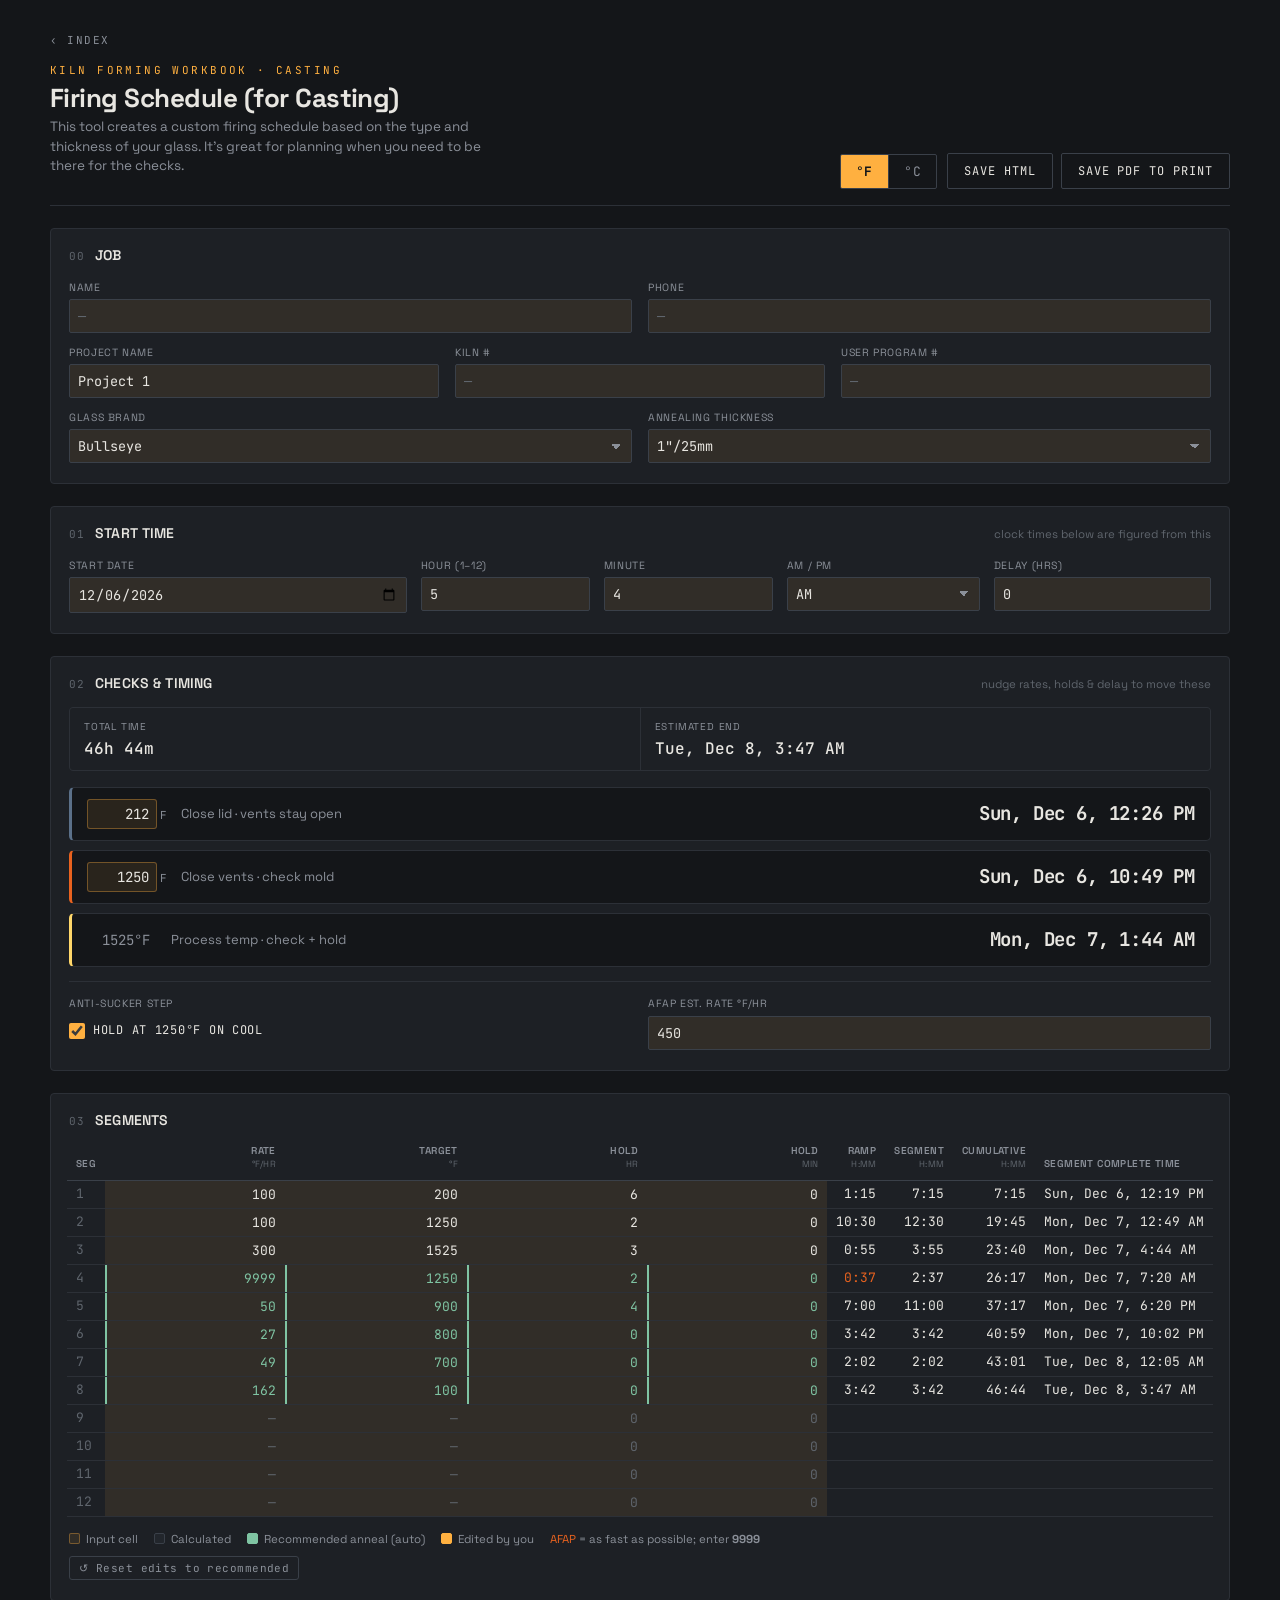
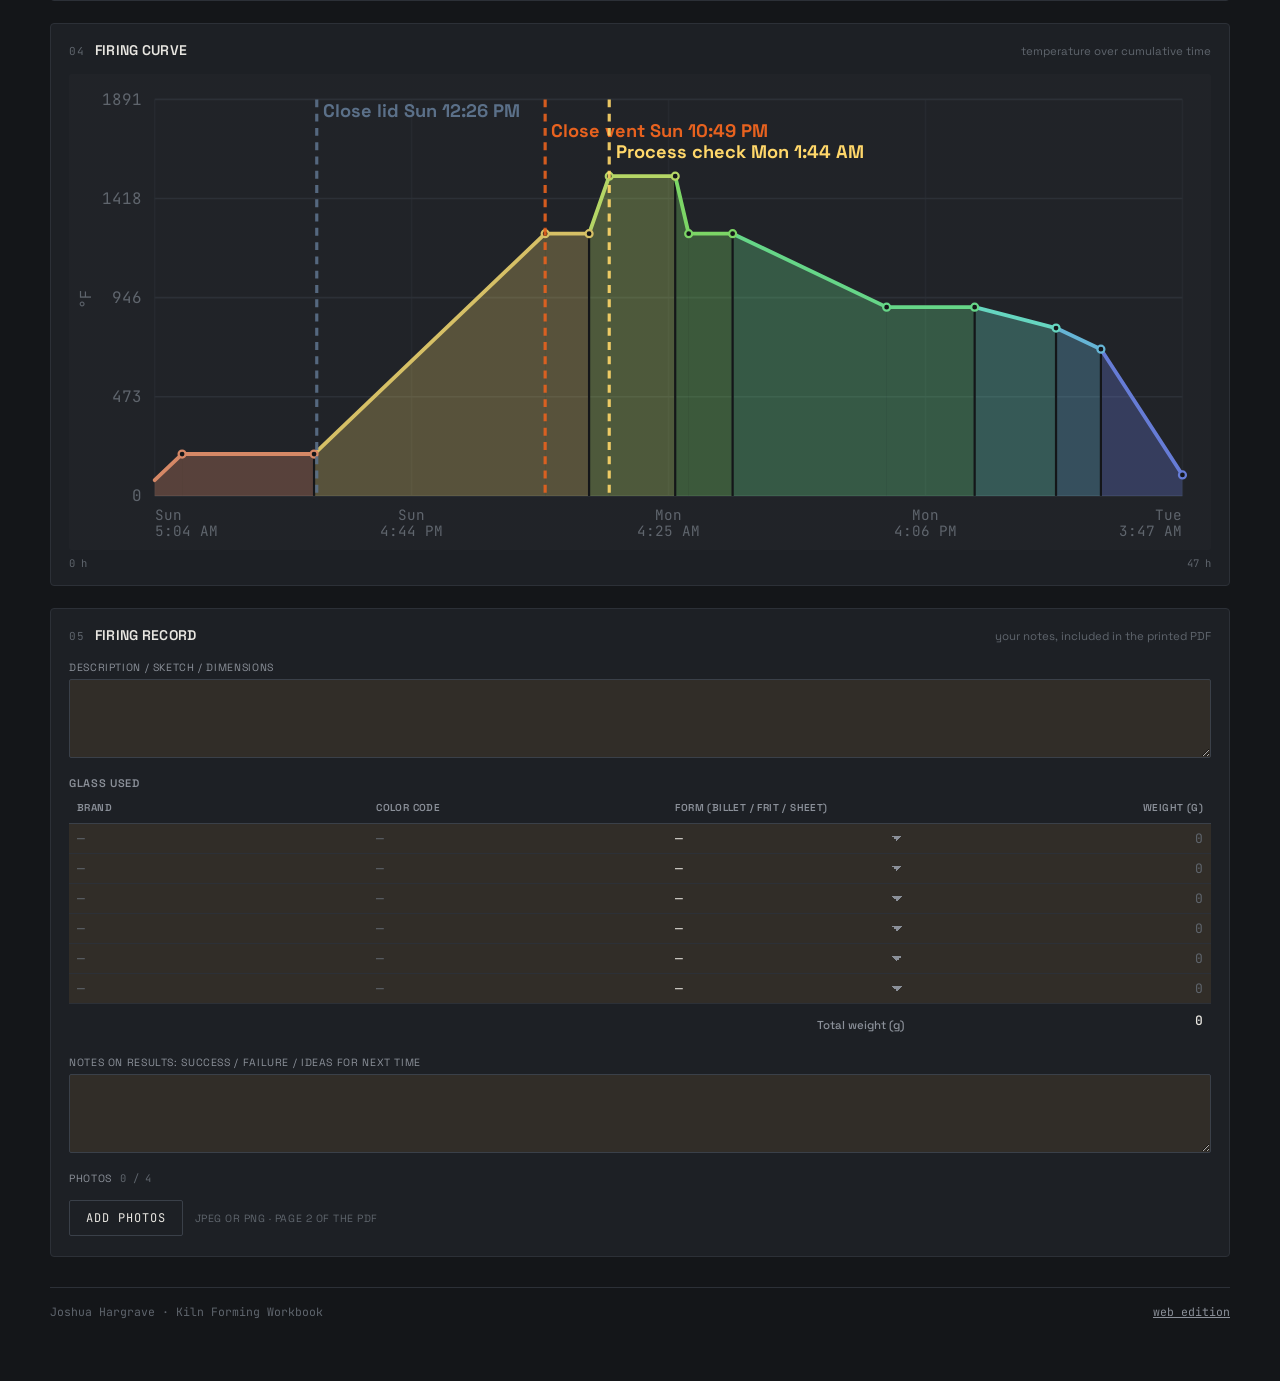
==== commit 527a72b5: "Add files via upload" ====
--- a/firing-schedule.html
+++ b/firing-schedule.html
@@ -324,6 +324,23 @@
     .chk-lbl{color:#333;font-size:9px}
     .chk-clock{color:#000;font-size:11px;font-weight:700;text-align:left}
   }
+  /* ---- photos ---- */
+  .photo-field{margin-top:18px}
+  .photo-count{font-family:"JetBrains Mono",monospace;color:var(--ink-faint);margin-left:8px;letter-spacing:0.04em}
+  .photo-strip{display:grid;grid-template-columns:repeat(4,1fr);gap:8px;margin-top:2px}
+  .photo-strip:empty{display:none}
+  .photo-thumb{position:relative;aspect-ratio:1/1;border:1px solid var(--hairline);border-radius:4px;
+    overflow:hidden;background:var(--raised-2)}
+  .photo-thumb img{width:100%;height:100%;object-fit:cover;display:block}
+  .photo-del{position:absolute;top:4px;right:4px;width:24px;height:24px;padding:0;border:none;border-radius:50%;
+    background:rgba(0,0,0,0.62);color:#fff;font-size:15px;line-height:24px;text-align:center;cursor:pointer}
+  .photo-del:hover{background:var(--amber);color:var(--void)}
+  .photo-actions{display:flex;align-items:center;gap:12px;margin-top:10px;flex-wrap:wrap}
+  .photo-hint{font-size:10.5px;letter-spacing:0.05em;text-transform:uppercase;color:var(--ink-faint)}
+  .print-btn:disabled{opacity:0.35;cursor:default}
+  @media(max-width:640px){ .photo-strip{grid-template-columns:repeat(2,1fr)} }
+  @media print{ .photo-del,.photo-actions{display:none !important}
+    .photo-strip{grid-template-columns:repeat(2,1fr)} }
 </style>
 </head>
 <body>
@@ -474,6 +491,17 @@
 
     <div class="field"><label for="lg_notes">Notes on results: success / failure / ideas for next time</label>
       <textarea id="lg_notes" rows="3" placeholder=""></textarea></div>
+      <div class="field photo-field">
+        <label>Photos<span class="photo-count" id="ph_count">0 / 4</span></label>
+        <div class="photo-strip" id="ph_strip"></div>
+        <div class="photo-actions">
+          <input type="file" id="ph_file" accept="image/jpeg,image/png" multiple
+                 style="display:none" onchange="phPick(this)">
+          <button type="button" class="print-btn" id="ph_add"
+                  onclick="document.getElementById('ph_file').click()">Add photos</button>
+          <span class="photo-hint">jpeg or png &middot; page 2 of the pdf</span>
+        </div>
+      </div>
   </div>
 
   <footer>
@@ -1454,7 +1482,7 @@
   "cfg_lid","cfg_vent","cfg_afap","cfg_anti","lg_desc","lg_notes"];
 
 function captureState(){
-  const st = {unit:UNIT, fields:{}, segs:[], glass:[]};
+  const st = {unit:UNIT, fields:{}, segs:[], glass:[], photos:PHOTOS.slice()};
   SNAP_FIELDS.forEach(id=>{
     const el=$(id); if(!el) return;
     const rec = { v: el.type==="checkbox" ? el.checked : el.value };
@@ -1515,6 +1543,8 @@
   });
   sumGlass();
   recalc();   // recomputes times, book/mod colours, and the curve from restored state
+  PHOTOS = Array.isArray(st.photos) ? st.photos.filter(p=>p&&p.src).slice(0,PH_MAX) : [];
+  phRender();
 }
 
 function restoreSnapshot(){
@@ -1546,6 +1576,7 @@
   // Snapshots don't carry the ~450KB PDF engine — drop it and its button so saved
   // files stay small. (Reopened snapshots keep Save HTML + Print; use those.)
   clone.querySelectorAll("#pdflib-core,#pdflib-autotable,#btn-pdf").forEach(n=>n.remove());
+  clone.querySelectorAll("#ph_strip").forEach(n=>{ n.innerHTML=""; });  // photos ride in the JSON state, not twice
   const s=document.createElement("script");
   s.type="application/json"; s.id="snapshot-state";
   // \u003c keeps any "<" in notes from prematurely closing the script tag
@@ -1574,6 +1605,103 @@
   document.body.appendChild(a); a.click(); a.remove();
   setTimeout(()=>URL.revokeObjectURL(url),1500);
   toast("Saved  "+filename);
+}
+
+
+/* ---------------- photos ----------------
+   Files are read locally, shrunk through a canvas and held as JPEG data URLs.
+   Nothing is uploaded anywhere. They ride along in the saved HTML snapshot and
+   print on their own page at the end of the PDF. */
+const PH_MAX = 4, PH_EDGE = 1600, PH_QUALITY = 0.82;
+let PHOTOS = [];   // [{src, w, h}]
+
+function phIsHeic(file){
+  return /\.hei[cf]$/i.test(file.name || "") || /hei[cf]/i.test(file.type || "");
+}
+
+function phShrink(file){
+  return new Promise((resolve, reject) => {
+    const fr = new FileReader();
+    fr.onerror = () => reject(new Error("read"));
+    fr.onload = () => {
+      const img = new Image();
+      img.onerror = () => reject(new Error("decode"));
+      img.onload = () => {
+        try{
+          const s = Math.min(1, PH_EDGE / Math.max(img.width, img.height));
+          const c = document.createElement("canvas");
+          c.width  = Math.max(1, Math.round(img.width  * s));
+          c.height = Math.max(1, Math.round(img.height * s));
+          c.getContext("2d").drawImage(img, 0, 0, c.width, c.height);
+          resolve({src: c.toDataURL("image/jpeg", PH_QUALITY), w: c.width, h: c.height});
+        }catch(e){ reject(new Error("decode")); }
+      };
+      img.src = fr.result;
+    };
+    fr.readAsDataURL(file);
+  });
+}
+
+function phRender(){
+  const strip = $("ph_strip"); if(!strip) return;
+  strip.innerHTML = PHOTOS.map((p, i) =>
+    `<div class="photo-thumb"><img src="${p.src}" alt="Photo ${i+1}">` +
+    `<button type="button" class="photo-del" data-ph="${i}" aria-label="Remove photo ${i+1}">&times;</button></div>`
+  ).join("");
+  const c = $("ph_count"); if(c) c.textContent = PHOTOS.length + " / " + PH_MAX;
+  const b = $("ph_add");   if(b) b.disabled = PHOTOS.length >= PH_MAX;
+}
+
+async function phPick(input){
+  const files = [...(input.files || [])];
+  input.value = "";                       // so the same file can be re-picked
+  let heic = 0, bad = 0, full = false;
+  for(const file of files){
+    if(PHOTOS.length >= PH_MAX){ full = true; break; }
+    if(phIsHeic(file)){ heic++; continue; }
+    try{ PHOTOS.push(await phShrink(file)); }
+    catch(e){ bad++; }
+  }
+  phRender();
+  if(heic)      toast(".heic photos aren't supported \u2014 use jpeg or png");
+  else if(bad)  toast(bad === 1 ? "Couldn't read that image" : "Couldn't read " + bad + " images");
+  else if(full) toast(PH_MAX + " photos max");
+}
+
+document.addEventListener("click", function(e){
+  const b = e.target.closest && e.target.closest(".photo-del");
+  if(!b) return;
+  const i = Number(b.dataset.ph);
+  if(Number.isInteger(i)){ PHOTOS.splice(i, 1); phRender(); }
+});
+
+/* page 2 of the PDF: up to four photos, sized to fill without distorting */
+function pdfPhotoPage(doc, photos, L, R, CX, FOOT, filename){
+  const list = (photos || []).filter(p => p && p.src).slice(0, PH_MAX);
+  if(!list.length) return;
+  doc.addPage();
+  doc.setFont("helvetica","bold"); doc.setFontSize(15); doc.setTextColor(20);
+  doc.text("Photos", L, 50);
+  let y = 59; doc.setDrawColor(20); doc.setLineWidth(0.8); doc.line(L, y, R, y); y += 19;
+
+  const BOT = 752, W = R - L, H = BOT - y, GAP = 16;
+  const cols = list.length <= 2 ? 1 : 2;
+  const rows = list.length <= 1 ? 1 : 2;
+  const cw = (W - GAP*(cols-1)) / cols, ch = (H - GAP*(rows-1)) / rows;
+
+  list.forEach((p, i) => {
+    const cx = L + (i % cols) * (cw + GAP);
+    const cy = y + Math.floor(i / cols) * (ch + GAP);
+    const pw = p.w || 4, ph = p.h || 3;
+    const s = Math.min(cw / pw, ch / ph);
+    const w = pw * s, h = ph * s;
+    doc.addImage(p.src, "JPEG", cx + (cw - w)/2, cy + (ch - h)/2, w, h);
+  });
+
+  doc.setFont("helvetica","normal"); doc.setFontSize(8); doc.setTextColor(140);
+  doc.text("Joshua Hargrave \u00b7 Kiln Forming Workbook 2026", CX, FOOT, {align:"center"});
+  if(filename){ doc.setFontSize(7); doc.setTextColor(165);
+    doc.text(String(filename), CX, FOOT+11, {align:"center"}); }
 }
 
 /* ---------------- PDF export ----------------
@@ -1617,7 +1745,8 @@
     vent:{t:val("cfg_vent"),clock:($("chk_vent_time")||{}).textContent||""},
     proc:{t:($("chk_proc_temp")||{}).textContent||"",clock:($("chk_proc_time")||{}).textContent||""},
     rows, glass, gtotal:($("gw_total")||{}).textContent||"0",
-    desc:val("lg_desc"), notes:val("lg_notes")
+    desc:val("lg_desc"), notes:val("lg_notes"),
+    photos: PHOTOS.slice()
   };
 }
 
@@ -1709,6 +1838,7 @@
   doc.text("Joshua Hargrave · Kiln Forming Workbook 2026", CX, FOOT, {align:"center"});
   if(data.filename){ doc.setFontSize(7); doc.setTextColor(165);
     doc.text(String(data.filename), CX, FOOT+11, {align:"center"}); }
+  pdfPhotoPage(doc, data.photos, L, R, CX, FOOT, data.filename);
   return doc;
 }
 
